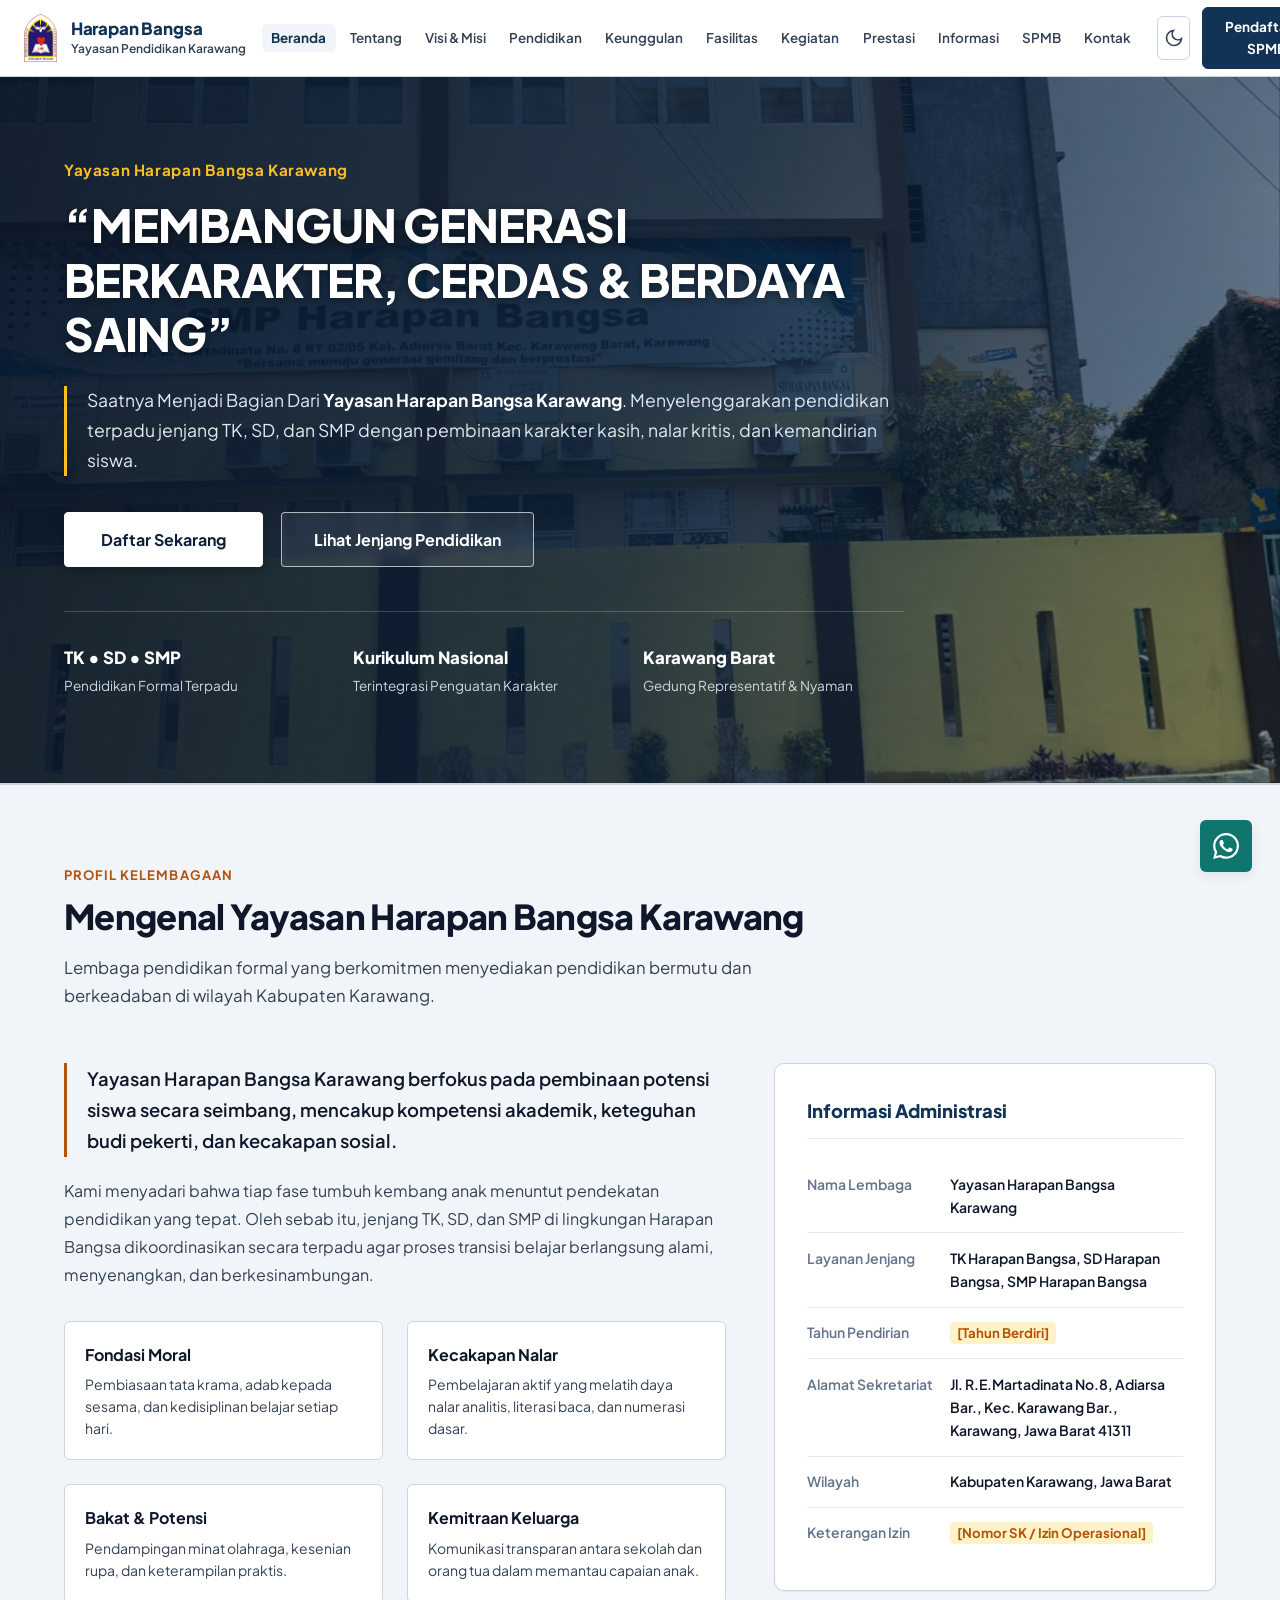
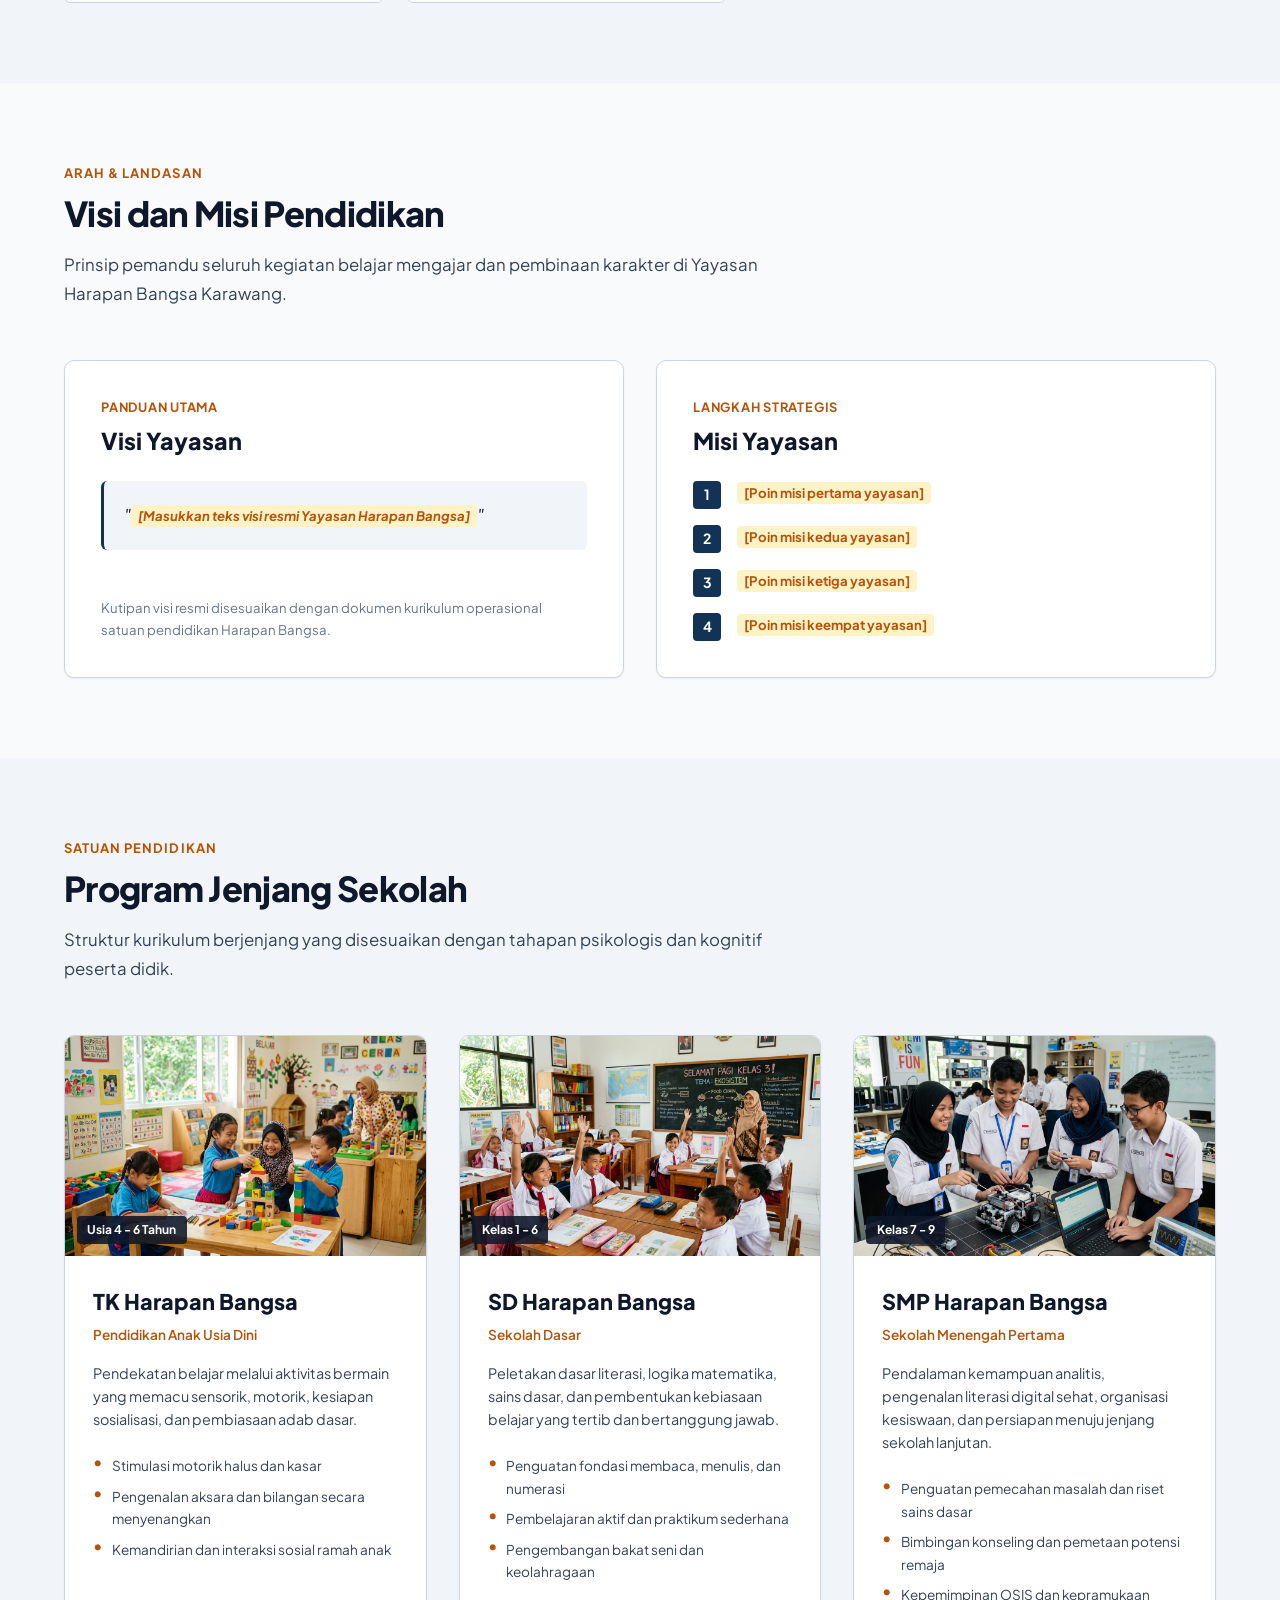
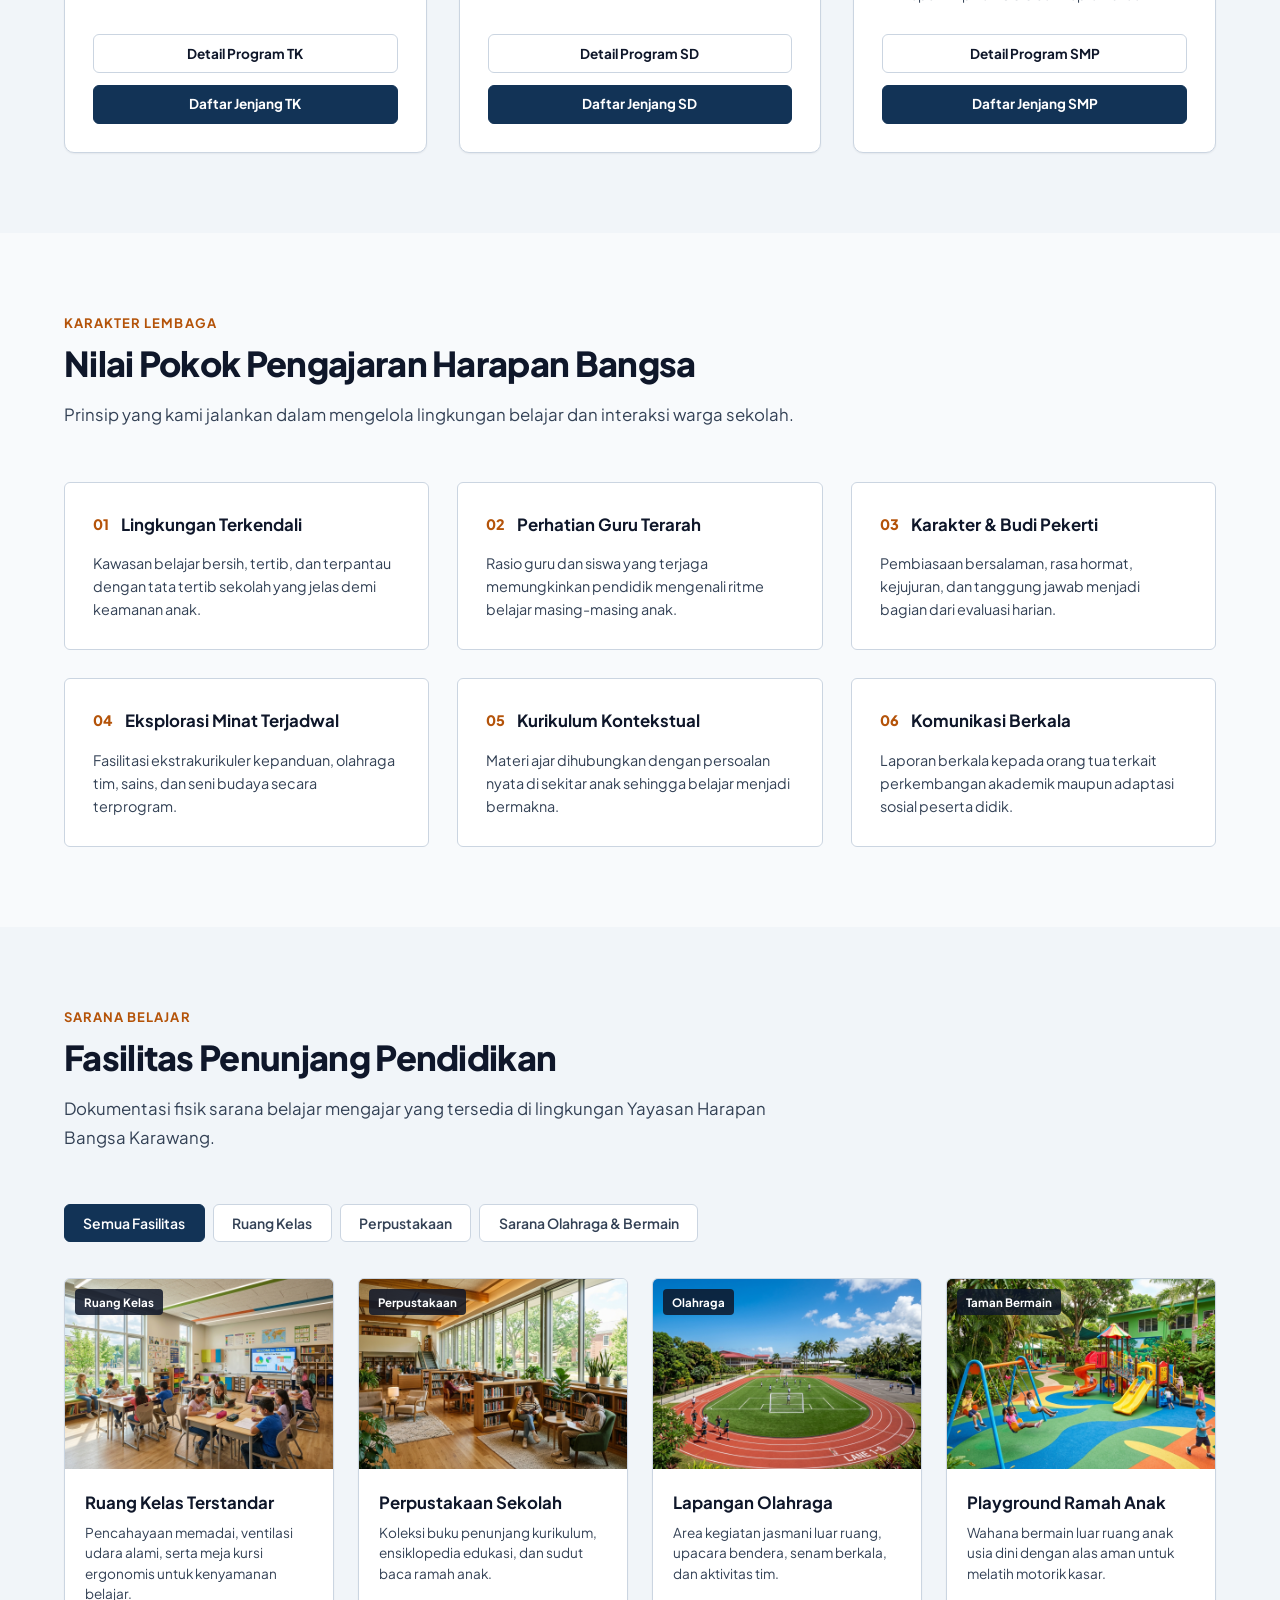
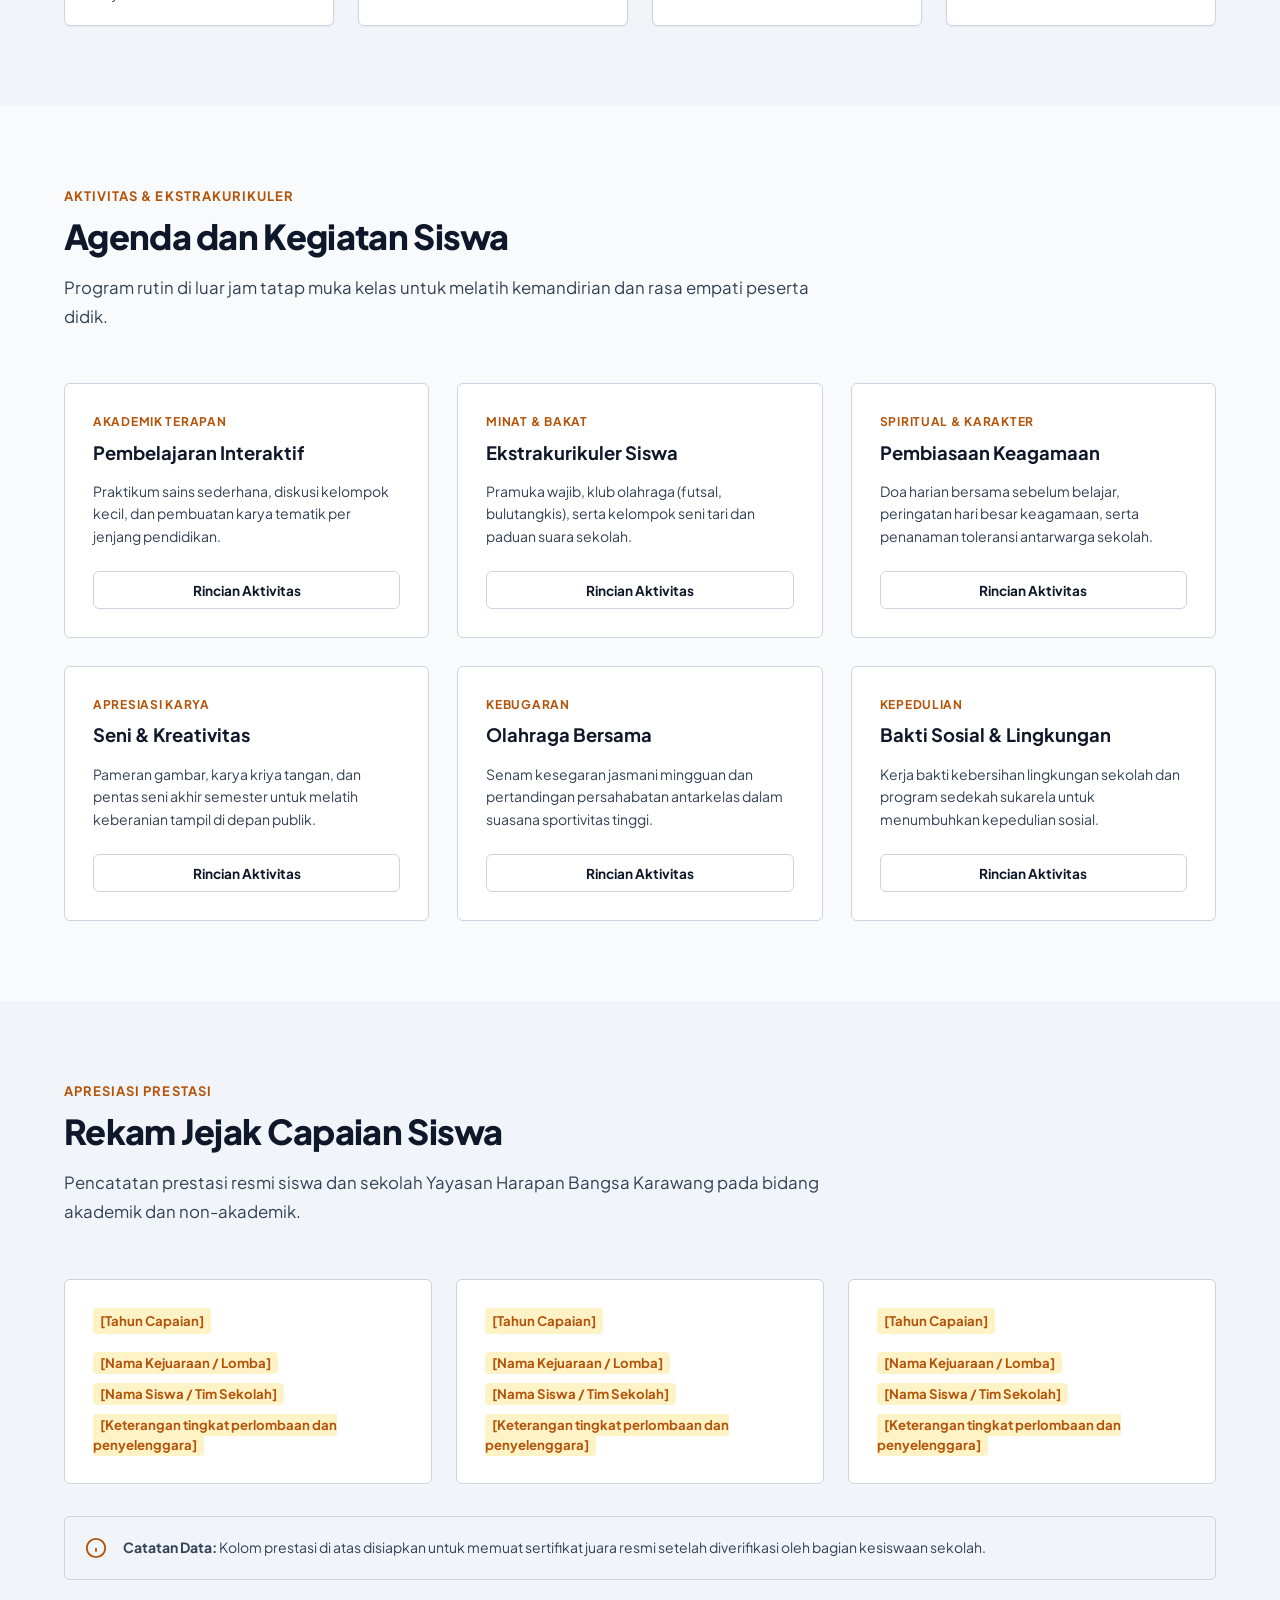
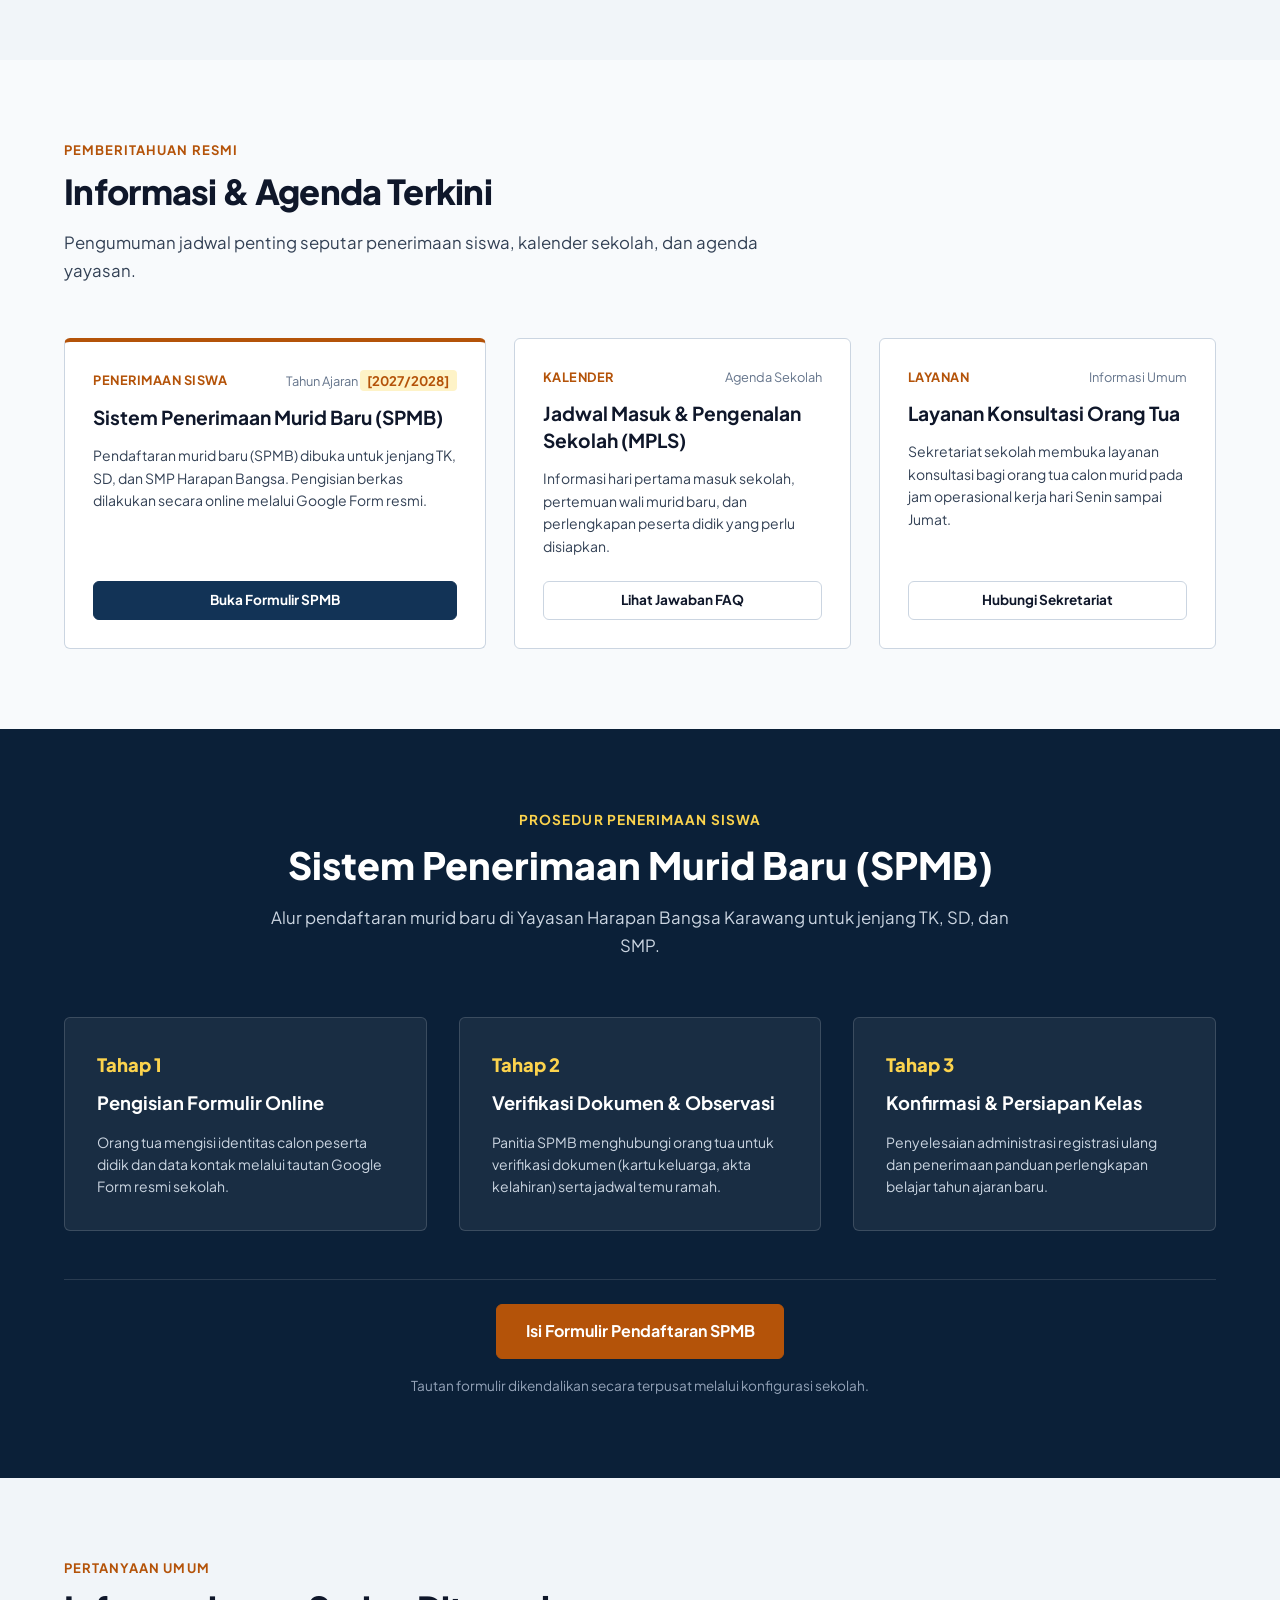
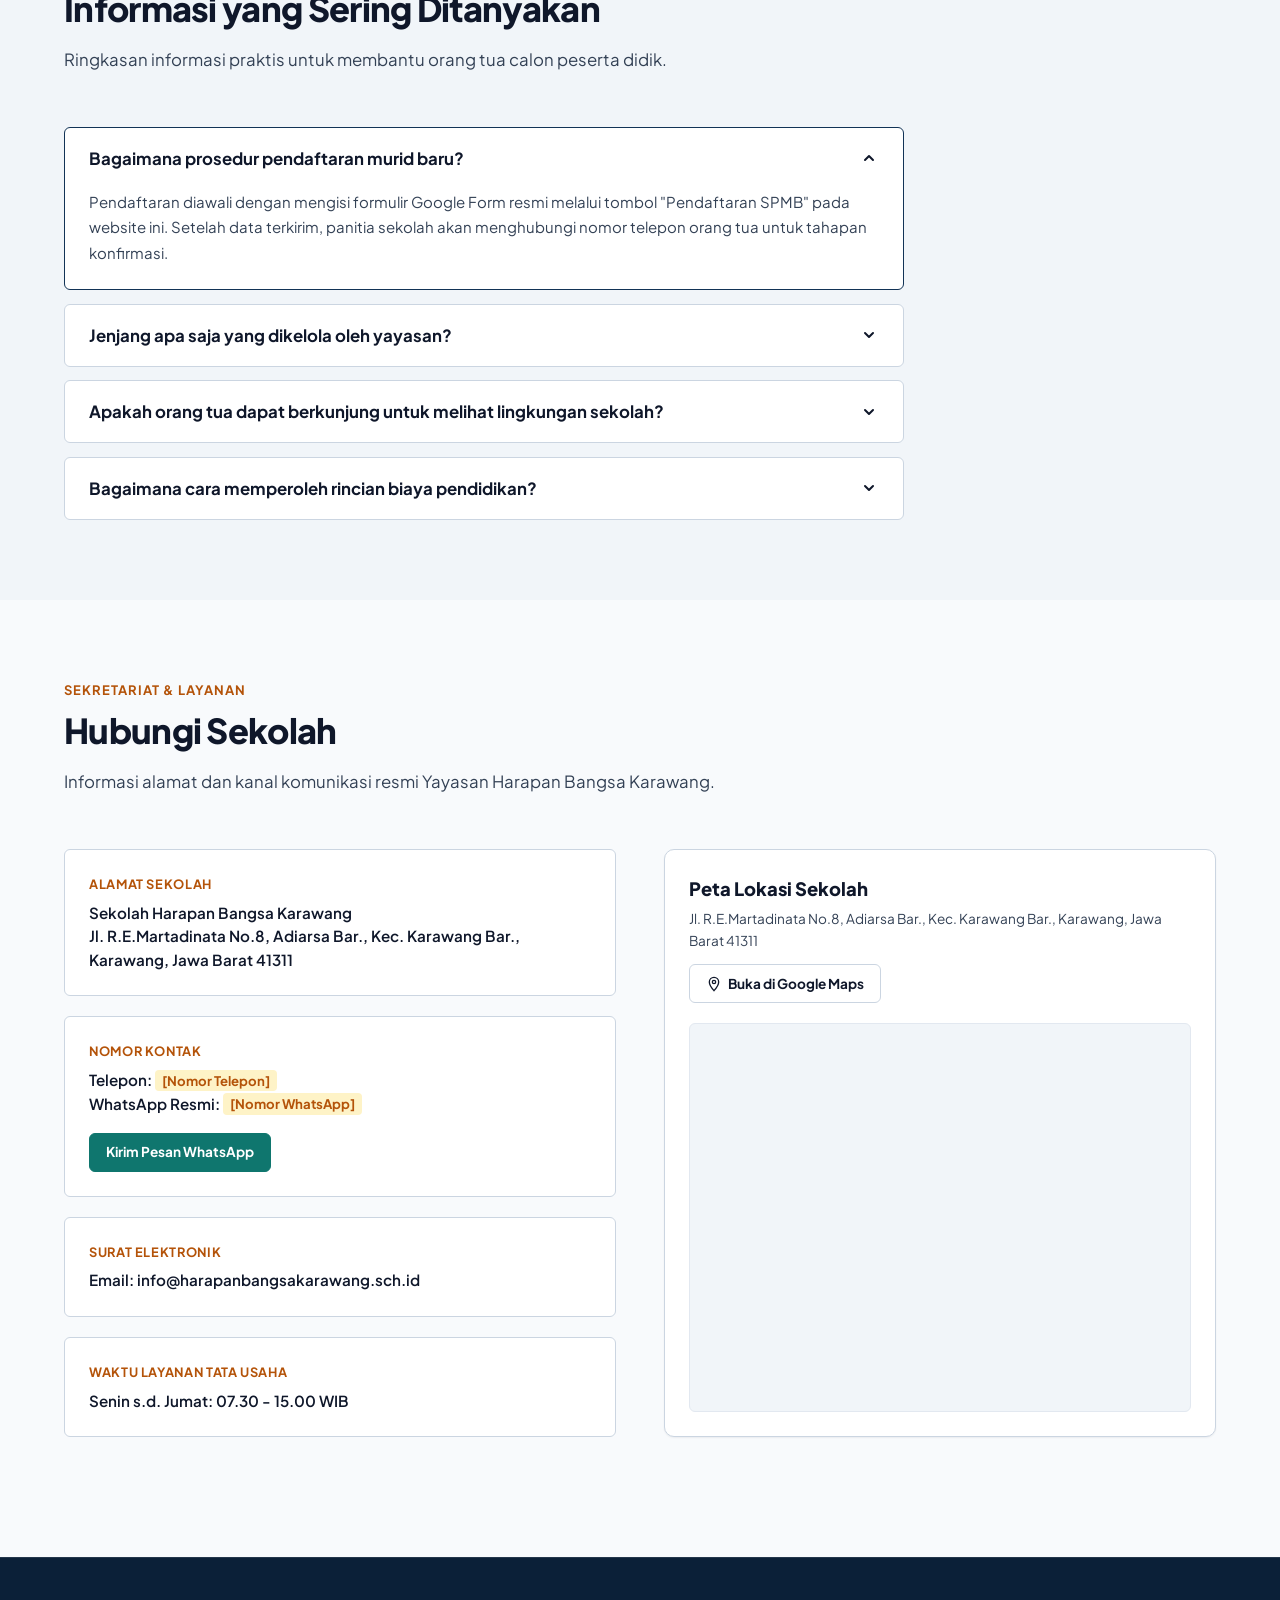
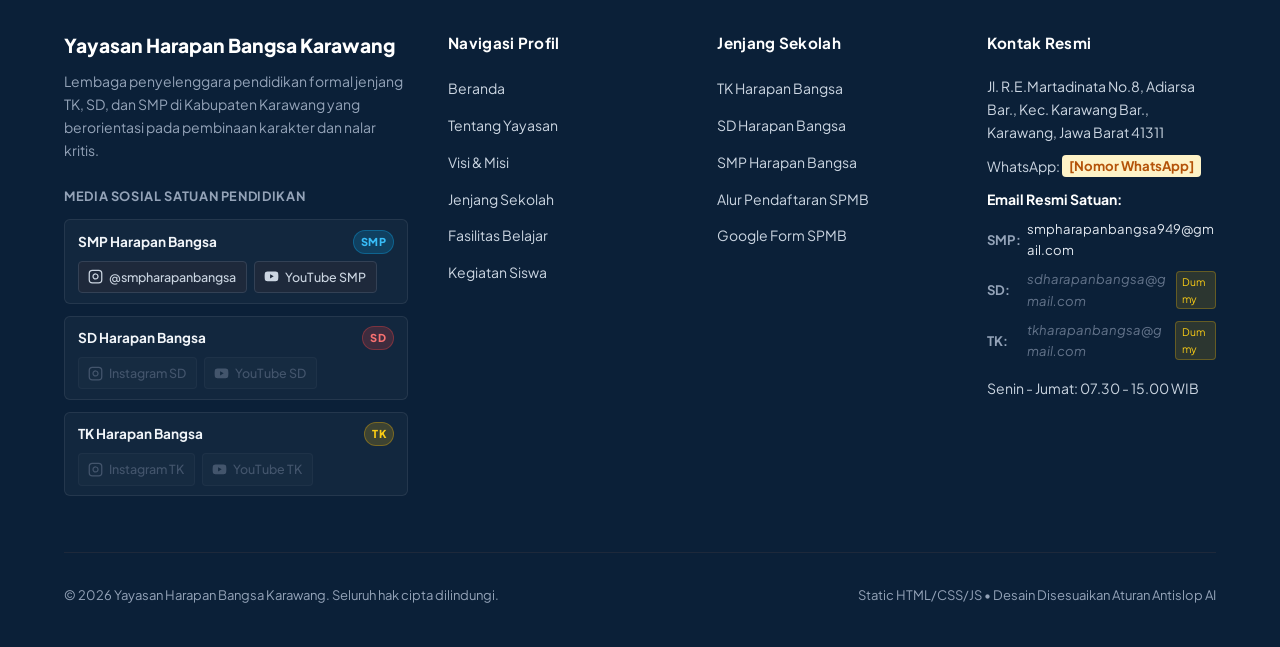
==== index.html @ 88052714 "apdet ui/ux" ====
<!DOCTYPE html>
<html lang="id" data-theme="light">
<head>
  <meta charset="UTF-8">
  <meta name="viewport" content="width=device-width, initial-scale=1.0">
  
  <!-- Primary Meta Tags -->
  <title>Yayasan Harapan Bangsa Karawang | TK, SD &amp; SMP</title>
  <meta name="title" content="Yayasan Harapan Bangsa Karawang | TK, SD &amp; SMP">
  <meta name="description" content="Website resmi Yayasan Harapan Bangsa Karawang yang menaungi pendidikan jenjang TK, SD, dan SMP. Informasi profil sekolah, kurikulum, fasilitas, dan pendaftaran murid baru (SPMB).">
  <meta name="keywords" content="Yayasan Harapan Bangsa Karawang, TK Harapan Bangsa, SD Harapan Bangsa, SMP Harapan Bangsa, Sekolah Karawang, SPMB Karawang">
  <meta name="author" content="Yayasan Harapan Bangsa Karawang">
  <meta name="robots" content="index, follow">

  <!-- Open Graph / Facebook -->
  <meta property="og:type" content="website">
  <meta property="og:url" content="./">
  <meta property="og:title" content="Yayasan Harapan Bangsa Karawang | TK, SD &amp; SMP">
  <meta property="og:description" content="Website resmi Yayasan Harapan Bangsa Karawang yang menaungi pendidikan jenjang TK, SD, dan SMP.">
  <meta property="og:image" content="https://res.cloudinary.com/niixqrky/image/upload/v1790816269/Gedung.jpg">

  <!-- Favicon (Cache Busting) -->
  <link rel="icon" type="image/svg+xml" href="favicon.svg?v=20261001c">
  <link rel="icon" type="image/png" href="favicon.png?v=20261001c">
  <link rel="shortcut icon" type="image/x-icon" href="favicon.ico?v=20261001c">
  <script>
    // Memaksa browser me-refresh favicon tab tanpa tertahan cache lama
    (function() {
      try {
        var t = new Date().getTime();
        var favicons = document.querySelectorAll("link[rel*='icon']");
        favicons.forEach(function(link) {
          var cleanHref = link.getAttribute("href").split("?")[0];
          link.setAttribute("href", cleanHref + "?v=" + t);
        });
      } catch (e) {}
    })();
  </script>

  <!-- Google Fonts: Plus Jakarta Sans -->
  <link rel="preconnect" href="https://fonts.googleapis.com">
  <link rel="preconnect" href="https://fonts.gstatic.com" crossorigin>
  <link href="https://fonts.googleapis.com/css2?family=Plus+Jakarta+Sans:wght@400;500;600;700;800&display=swap" rel="stylesheet">

  <!-- Stylesheet -->
  <link rel="stylesheet" href="css/style.css">
</head>
<body>


  <!-- Header / Navigation Bar -->
  <header class="header" id="header">
    <div class="container header-container">
      <!-- School Brand -->
      <a href="#beranda" class="brand-link" aria-label="Beranda Yayasan Harapan Bangsa Karawang">
        <img src="assets/images/logo-smp-harapan-bangsa.jpeg" alt="Logo SMP Harapan Bangsa" class="brand-logo-img">
        <div class="brand-title-group">
          <span class="brand-name">Harapan Bangsa</span>
          <span class="brand-sub">Yayasan Pendidikan Karawang</span>
        </div>
      </a>

      <!-- Navigation Menu -->
      <nav class="nav-menu" id="navMenu" aria-label="Menu Utama">
        <div class="nav-menu-links">
          <a href="#beranda" class="nav-link active">Beranda</a>
          <a href="#tentang" class="nav-link">Tentang</a>
          <a href="#visimisi" class="nav-link">Visi &amp; Misi</a>
          <a href="#pendidikan" class="nav-link">Pendidikan</a>
          <a href="#keunggulan" class="nav-link">Keunggulan</a>
          <a href="#fasilitas" class="nav-link">Fasilitas</a>
          <a href="#kegiatan" class="nav-link">Kegiatan</a>
          <a href="#prestasi" class="nav-link">Prestasi</a>
          <a href="#informasi" class="nav-link">Informasi</a>
          <a href="#pendaftaran" class="nav-link">SPMB</a>
          <a href="#kontak" class="nav-link">Kontak</a>
        </div>
        <div class="nav-menu-mobile-footer">
          <a href="https://forms.google.com/FORM-URL-DI-SINI" class="btn btn-primary btn-block" data-action="register">
            Pendaftaran SPMB Online
          </a>
          <a href="https://wa.me/XXXXXXXXXXXX" class="btn btn-whatsapp btn-block" data-action="whatsapp">
            Hubungi WhatsApp Sekolah
          </a>
        </div>
      </nav>

      <!-- Utilities & Mobile Toggle -->
      <div class="header-utilities">
        <!-- Dual Theme Toggle (R-21 & R-34) -->
        <button class="theme-toggle-btn" id="themeToggleBtn" aria-label="Ganti tema tampilan terang atau gelap" title="Ganti Tema">
          <svg class="theme-icon-light" viewBox="0 0 24 24" fill="none" stroke="currentColor" stroke-width="2" aria-hidden="true">
            <circle cx="12" cy="12" r="5"></circle>
            <line x1="12" y1="1" x2="12" y2="3"></line>
            <line x1="12" y1="21" x2="12" y2="23"></line>
            <line x1="4.22" y1="4.22" x2="5.64" y2="5.64"></line>
            <line x1="18.36" y1="18.36" x2="19.78" y2="19.78"></line>
            <line x1="1" y1="12" x2="3" y2="12"></line>
            <line x1="21" y1="12" x2="23" y2="12"></line>
            <line x1="4.22" y1="19.78" x2="5.64" y2="18.36"></line>
            <line x1="18.36" y1="5.64" x2="19.78" y2="4.22"></line>
          </svg>
          <svg class="theme-icon-dark" viewBox="0 0 24 24" fill="none" stroke="currentColor" stroke-width="2" aria-hidden="true">
            <path d="M21 12.79A9 9 0 1 1 11.21 3 7 7 0 0 0 21 12.79z"></path>
          </svg>
        </button>

        <!-- Header Registration CTA -->
        <a href="https://forms.google.com/FORM-URL-DI-SINI" class="btn btn-primary btn-sm header-cta-btn" data-action="register">
          Pendaftaran SPMB
        </a>

        <!-- Mobile Menu Toggle Button -->
        <button class="nav-toggle" id="navToggle" aria-label="Buka menu navigasi" aria-expanded="false" aria-controls="navMenu">
          <span class="nav-toggle-bar"></span>
          <span class="nav-toggle-bar"></span>
          <span class="nav-toggle-bar"></span>
        </button>
      </div>
    </div>
  </header>

  <main>
    <!-- Hero Section (Full-width Background Architecture, UBP Style) -->
    <section class="hero" id="beranda">
      <!-- Background Image Slideshow (Auto-slides every 2-3s) -->
      <div class="hero-bg-slider" id="heroBgSlider" aria-hidden="true">
        <div class="hero-bg-slide active" style="background-image: url('https://res.cloudinary.com/niixqrky/image/upload/v1790816269/Gedung.jpg'), url('assets/images/gedung.jpg');"></div>
        <div class="hero-bg-slide" style="background-image: url('https://res.cloudinary.com/niixqrky/image/upload/v1790818906/Gedung2.jpg'), url('assets/images/gedung2.jpg');"></div>
        <div class="hero-bg-slide" style="background-image: url('https://res.cloudinary.com/niixqrky/image/upload/v1790818906/Gedung3.jpg'), url('assets/images/gedung3.jpg');"></div>
      </div>
      <div class="hero-backdrop-overlay"></div>

      <div class="container">
        <div class="hero-content-wrapper">
          <div class="hero-tagline">Yayasan Harapan Bangsa Karawang</div>
          <h1 class="hero-headline">
            &ldquo;MEMBANGUN GENERASI BERKARAKTER, CERDAS &amp; BERDAYA SAING&rdquo;
          </h1>
          <div class="hero-subheadline-bar">
            <p class="hero-subheadline">
              Saatnya Menjadi Bagian Dari <strong>Yayasan Harapan Bangsa Karawang</strong>. Menyelenggarakan pendidikan terpadu jenjang TK, SD, dan SMP dengan pembinaan karakter kasih, nalar kritis, dan kemandirian siswa.
            </p>
          </div>

          <div class="hero-cta-group">
            <a href="https://forms.google.com/FORM-URL-DI-SINI" class="btn btn-hero-primary btn-lg" data-action="register">
              Daftar Sekarang
            </a>
            <a href="#pendidikan" class="btn btn-hero-secondary btn-lg">
              Lihat Jenjang Pendidikan
            </a>
          </div>

          <div class="hero-key-facts">
            <div class="key-fact-item">
              <span class="key-fact-title">TK &bull; SD &bull; SMP</span>
              <span class="key-fact-subtitle">Pendidikan Formal Terpadu</span>
            </div>
            <div class="key-fact-item">
              <span class="key-fact-title">Kurikulum Nasional</span>
              <span class="key-fact-subtitle">Terintegrasi Penguatan Karakter</span>
            </div>
            <div class="key-fact-item">
              <span class="key-fact-title">Karawang Barat</span>
              <span class="key-fact-subtitle">Gedung Representatif &amp; Nyaman</span>
            </div>
          </div>
        </div>
      </div>
    </section>

    <!-- Section 2: Tentang Yayasan -->
    <section class="section section-alt" id="tentang">
      <div class="container">
        <div class="section-header">
          <span class="section-label">Profil Kelembagaan</span>
          <h2 class="section-title">Mengenal Yayasan Harapan Bangsa Karawang</h2>
          <p class="section-desc">
            Lembaga pendidikan formal yang berkomitmen menyediakan pendidikan bermutu dan berkeadaban di wilayah Kabupaten Karawang.
          </p>
        </div>

        <div class="about-grid">
          <div class="about-narrative">
            <div class="lead-text">
              Yayasan Harapan Bangsa Karawang berfokus pada pembinaan potensi siswa secara seimbang, mencakup kompetensi akademik, keteguhan budi pekerti, dan kecakapan sosial.
            </div>
            <p class="about-body-text">
              Kami menyadari bahwa tiap fase tumbuh kembang anak menuntut pendekatan pendidikan yang tepat. Oleh sebab itu, jenjang TK, SD, dan SMP di lingkungan Harapan Bangsa dikoordinasikan secara terpadu agar proses transisi belajar berlangsung alami, menyenangkan, dan berkesinambungan.
            </p>

            <div class="about-pillars">
              <div class="pillar-item">
                <h3 class="pillar-title">Fondasi Moral</h3>
                <p class="pillar-desc">Pembiasaan tata krama, adab kepada sesama, dan kedisiplinan belajar setiap hari.</p>
              </div>
              <div class="pillar-item">
                <h3 class="pillar-title">Kecakapan Nalar</h3>
                <p class="pillar-desc">Pembelajaran aktif yang melatih daya nalar analitis, literasi baca, dan numerasi dasar.</p>
              </div>
              <div class="pillar-item">
                <h3 class="pillar-title">Bakat &amp; Potensi</h3>
                <p class="pillar-desc">Pendampingan minat olahraga, kesenian rupa, dan keterampilan praktis.</p>
              </div>
              <div class="pillar-item">
                <h3 class="pillar-title">Kemitraan Keluarga</h3>
                <p class="pillar-desc">Komunikasi transparan antara sekolah dan orang tua dalam memantau capaian anak.</p>
              </div>
            </div>
          </div>

          <!-- Official Data Card (Genuine Placeholders, R-38) -->
          <div class="official-info-card">
            <h3 class="official-card-title">Informasi Administrasi</h3>
            <table class="info-table">
              <tbody>
                <tr>
                  <th>Nama Lembaga</th>
                  <td>Yayasan Harapan Bangsa Karawang</td>
                </tr>
                <tr>
                  <th>Layanan Jenjang</th>
                  <td>TK Harapan Bangsa, SD Harapan Bangsa, SMP Harapan Bangsa</td>
                </tr>
                <tr>
                  <th>Tahun Pendirian</th>
                  <td><span class="admin-placeholder-tag">[Tahun Berdiri]</span></td>
                </tr>
                <tr>
                  <th>Alamat Sekretariat</th>
                  <td>Jl. R.E.Martadinata No.8, Adiarsa Bar., Kec. Karawang Bar., Karawang, Jawa Barat 41311</td>
                </tr>
                <tr>
                  <th>Wilayah</th>
                  <td>Kabupaten Karawang, Jawa Barat</td>
                </tr>
                <tr>
                  <th>Keterangan Izin</th>
                  <td><span class="admin-placeholder-tag">[Nomor SK / Izin Operasional]</span></td>
                </tr>
              </tbody>
            </table>
          </div>
        </div>
      </div>
    </section>

    <!-- Section 3: Visi & Misi -->
    <section class="section" id="visimisi">
      <div class="container">
        <div class="section-header">
          <span class="section-label">Arah &amp; Landasan</span>
          <h2 class="section-title">Visi dan Misi Pendidikan</h2>
          <p class="section-desc">
            Prinsip pemandu seluruh kegiatan belajar mengajar dan pembinaan karakter di Yayasan Harapan Bangsa Karawang.
          </p>
        </div>

        <div class="visi-misi-grid">
          <div class="visi-card">
            <span class="card-header-label">Panduan Utama</span>
            <h3 class="card-main-title">Visi Yayasan</h3>
            <div class="visi-content-quote">
              "<span class="admin-placeholder-tag">[Masukkan teks visi resmi Yayasan Harapan Bangsa]</span>"
            </div>
            <p class="notice-caption">
              Kutipan visi resmi disesuaikan dengan dokumen kurikulum operasional satuan pendidikan Harapan Bangsa.
            </p>
          </div>

          <div class="misi-card">
            <span class="card-header-label">Langkah Strategis</span>
            <h3 class="card-main-title">Misi Yayasan</h3>
            <div class="misi-ordered-list">
              <div class="misi-item-row">
                <span class="misi-idx">1</span>
                <span class="misi-txt"><span class="admin-placeholder-tag">[Poin misi pertama yayasan]</span></span>
              </div>
              <div class="misi-item-row">
                <span class="misi-idx">2</span>
                <span class="misi-txt"><span class="admin-placeholder-tag">[Poin misi kedua yayasan]</span></span>
              </div>
              <div class="misi-item-row">
                <span class="misi-idx">3</span>
                <span class="misi-txt"><span class="admin-placeholder-tag">[Poin misi ketiga yayasan]</span></span>
              </div>
              <div class="misi-item-row">
                <span class="misi-idx">4</span>
                <span class="misi-txt"><span class="admin-placeholder-tag">[Poin misi keempat yayasan]</span></span>
              </div>
            </div>
          </div>
        </div>
      </div>
    </section>

    <!-- Section 4: Jenjang Pendidikan -->
    <section class="section section-alt" id="pendidikan">
      <div class="container">
        <div class="section-header">
          <span class="section-label">Satuan Pendidikan</span>
          <h2 class="section-title">Program Jenjang Sekolah</h2>
          <p class="section-desc">
            Struktur kurikulum berjenjang yang disesuaikan dengan tahapan psikologis dan kognitif peserta didik.
          </p>
        </div>

        <div class="education-cards-grid">
          <!-- TK -->
          <article class="edu-card">
            <div class="edu-card-media">
              <img src="assets/images/jenjang-tk.jpg" alt="Siswa TK Harapan Bangsa" class="edu-card-img">
              <span class="edu-card-scope-badge">Usia 4 - 6 Tahun</span>
            </div>
            <div class="edu-card-body">
              <h3 class="edu-card-title">TK Harapan Bangsa</h3>
              <div class="edu-card-subtitle">Pendidikan Anak Usia Dini</div>
              <p class="edu-card-desc">
                Pendekatan belajar melalui aktivitas bermain yang memacu sensorik, motorik, kesiapan sosialisasi, dan pembiasaan adab dasar.
              </p>
              <div class="edu-card-highlights">
                <div class="edu-highlight-item">
                  <span class="edu-highlight-bullet">&bull;</span>
                  <span>Stimulasi motorik halus dan kasar</span>
                </div>
                <div class="edu-highlight-item">
                  <span class="edu-highlight-bullet">&bull;</span>
                  <span>Pengenalan aksara dan bilangan secara menyenangkan</span>
                </div>
                <div class="edu-highlight-item">
                  <span class="edu-highlight-bullet">&bull;</span>
                  <span>Kemandirian dan interaksi sosial ramah anak</span>
                </div>
              </div>
              <div class="edu-card-actions">
                <a href="jenjang/tk.html" class="btn btn-secondary btn-sm" aria-label="Lihat halaman lengkap profil dan program TK Harapan Bangsa">
                  Detail Program TK
                </a>
                <a href="https://forms.google.com/FORM-URL-DI-SINI" class="btn btn-primary btn-sm" data-action="register">
                  Daftar Jenjang TK
                </a>
              </div>
            </div>
          </article>

          <!-- SD -->
          <article class="edu-card">
            <div class="edu-card-media">
              <img src="assets/images/jenjang-sd.jpg" alt="Siswa SD Harapan Bangsa" class="edu-card-img">
              <span class="edu-card-scope-badge">Kelas 1 - 6</span>
            </div>
            <div class="edu-card-body">
              <h3 class="edu-card-title">SD Harapan Bangsa</h3>
              <div class="edu-card-subtitle">Sekolah Dasar</div>
              <p class="edu-card-desc">
                Peletakan dasar literasi, logika matematika, sains dasar, dan pembentukan kebiasaan belajar yang tertib dan bertanggung jawab.
              </p>
              <div class="edu-card-highlights">
                <div class="edu-highlight-item">
                  <span class="edu-highlight-bullet">&bull;</span>
                  <span>Penguatan fondasi membaca, menulis, dan numerasi</span>
                </div>
                <div class="edu-highlight-item">
                  <span class="edu-highlight-bullet">&bull;</span>
                  <span>Pembelajaran aktif dan praktikum sederhana</span>
                </div>
                <div class="edu-highlight-item">
                  <span class="edu-highlight-bullet">&bull;</span>
                  <span>Pengembangan bakat seni dan keolahragaan</span>
                </div>
              </div>
              <div class="edu-card-actions">
                <a href="jenjang/sd.html" class="btn btn-secondary btn-sm" aria-label="Lihat halaman lengkap profil dan program SD Harapan Bangsa">
                  Detail Program SD
                </a>
                <a href="https://forms.google.com/FORM-URL-DI-SINI" class="btn btn-primary btn-sm" data-action="register">
                  Daftar Jenjang SD
                </a>
              </div>
            </div>
          </article>

          <!-- SMP -->
          <article class="edu-card">
            <div class="edu-card-media">
              <img src="assets/images/jenjang-smp.jpg" alt="Siswa SMP Harapan Bangsa" class="edu-card-img">
              <span class="edu-card-scope-badge">Kelas 7 - 9</span>
            </div>
            <div class="edu-card-body">
              <h3 class="edu-card-title">SMP Harapan Bangsa</h3>
              <div class="edu-card-subtitle">Sekolah Menengah Pertama</div>
              <p class="edu-card-desc">
                Pendalaman kemampuan analitis, pengenalan literasi digital sehat, organisasi kesiswaan, dan persiapan menuju jenjang sekolah lanjutan.
              </p>
              <div class="edu-card-highlights">
                <div class="edu-highlight-item">
                  <span class="edu-highlight-bullet">&bull;</span>
                  <span>Penguatan pemecahan masalah dan riset sains dasar</span>
                </div>
                <div class="edu-highlight-item">
                  <span class="edu-highlight-bullet">&bull;</span>
                  <span>Bimbingan konseling dan pemetaan potensi remaja</span>
                </div>
                <div class="edu-highlight-item">
                  <span class="edu-highlight-bullet">&bull;</span>
                  <span>Kepemimpinan OSIS dan kepramukaan</span>
                </div>
              </div>
              <div class="edu-card-actions">
                <a href="jenjang/smp.html" class="btn btn-secondary btn-sm" aria-label="Lihat halaman lengkap profil dan program SMP Harapan Bangsa">
                  Detail Program SMP
                </a>
                <a href="https://forms.google.com/FORM-URL-DI-SINI" class="btn btn-primary btn-sm" data-action="register">
                  Daftar Jenjang SMP
                </a>
              </div>
            </div>
          </article>
        </div>
      </div>
    </section>

    <!-- Section 5: Keunggulan -->
    <section class="section" id="keunggulan">
      <div class="container">
        <div class="section-header">
          <span class="section-label">Karakter Lembaga</span>
          <h2 class="section-title">Nilai Pokok Pengajaran Harapan Bangsa</h2>
          <p class="section-desc">
            Prinsip yang kami jalankan dalam mengelola lingkungan belajar dan interaksi warga sekolah.
          </p>
        </div>

        <div class="values-grid">
          <div class="value-card">
            <div class="value-header">
              <span class="value-num">01</span>
              <h3 class="value-card-title">Lingkungan Terkendali</h3>
            </div>
            <p class="value-card-desc">
              Kawasan belajar bersih, tertib, dan terpantau dengan tata tertib sekolah yang jelas demi keamanan anak.
            </p>
          </div>

          <div class="value-card">
            <div class="value-header">
              <span class="value-num">02</span>
              <h3 class="value-card-title">Perhatian Guru Terarah</h3>
            </div>
            <p class="value-card-desc">
              Rasio guru dan siswa yang terjaga memungkinkan pendidik mengenali ritme belajar masing-masing anak.
            </p>
          </div>

          <div class="value-card">
            <div class="value-header">
              <span class="value-num">03</span>
              <h3 class="value-card-title">Karakter &amp; Budi Pekerti</h3>
            </div>
            <p class="value-card-desc">
              Pembiasaan bersalaman, rasa hormat, kejujuran, dan tanggung jawab menjadi bagian dari evaluasi harian.
            </p>
          </div>

          <div class="value-card">
            <div class="value-header">
              <span class="value-num">04</span>
              <h3 class="value-card-title">Eksplorasi Minat Terjadwal</h3>
            </div>
            <p class="value-card-desc">
              Fasilitasi ekstrakurikuler kepanduan, olahraga tim, sains, dan seni budaya secara terprogram.
            </p>
          </div>

          <div class="value-card">
            <div class="value-header">
              <span class="value-num">05</span>
              <h3 class="value-card-title">Kurikulum Kontekstual</h3>
            </div>
            <p class="value-card-desc">
              Materi ajar dihubungkan dengan persoalan nyata di sekitar anak sehingga belajar menjadi bermakna.
            </p>
          </div>

          <div class="value-card">
            <div class="value-header">
              <span class="value-num">06</span>
              <h3 class="value-card-title">Komunikasi Berkala</h3>
            </div>
            <p class="value-card-desc">
              Laporan berkala kepada orang tua terkait perkembangan akademik maupun adaptasi sosial peserta didik.
            </p>
          </div>
        </div>
      </div>
    </section>

    <!-- Section 6: Fasilitas Sekolah -->
    <section class="section section-alt" id="fasilitas">
      <div class="container">
        <div class="section-header">
          <span class="section-label">Sarana Belajar</span>
          <h2 class="section-title">Fasilitas Penunjang Pendidikan</h2>
          <p class="section-desc">
            Dokumentasi fisik sarana belajar mengajar yang tersedia di lingkungan Yayasan Harapan Bangsa Karawang.
          </p>
        </div>

        <div class="facilities-filter" role="tablist" aria-label="Kategori Fasilitas">
          <button class="facility-filter-btn active" data-filter="all" role="tab" aria-selected="true">Semua Fasilitas</button>
          <button class="facility-filter-btn" data-filter="kelas" role="tab" aria-selected="false">Ruang Kelas</button>
          <button class="facility-filter-btn" data-filter="perpustakaan" role="tab" aria-selected="false">Perpustakaan</button>
          <button class="facility-filter-btn" data-filter="olahraga" role="tab" aria-selected="false">Sarana Olahraga &amp; Bermain</button>
        </div>

        <div class="facilities-grid">
          <div class="facility-card" data-category="kelas">
            <div class="facility-img-wrapper">
              <img src="assets/images/fasilitas-kelas.jpg" alt="Ruang kelas Yayasan Harapan Bangsa" class="facility-img">
              <span class="facility-category-badge">Ruang Kelas</span>
            </div>
            <div class="facility-info">
              <h3 class="facility-name">Ruang Kelas Terstandar</h3>
              <p class="facility-caption">Pencahayaan memadai, ventilasi udara alami, serta meja kursi ergonomis untuk kenyamanan belajar.</p>
            </div>
          </div>

          <div class="facility-card" data-category="perpustakaan">
            <div class="facility-img-wrapper">
              <img src="assets/images/fasilitas-perpustakaan.jpg" alt="Perpustakaan sekolah" class="facility-img">
              <span class="facility-category-badge">Perpustakaan</span>
            </div>
            <div class="facility-info">
              <h3 class="facility-name">Perpustakaan Sekolah</h3>
              <p class="facility-caption">Koleksi buku penunjang kurikulum, ensiklopedia edukasi, dan sudut baca ramah anak.</p>
            </div>
          </div>

          <div class="facility-card" data-category="olahraga">
            <div class="facility-img-wrapper">
              <img src="assets/images/fasilitas-lapangan.jpg" alt="Lapangan olahraga sekolah" class="facility-img">
              <span class="facility-category-badge">Olahraga</span>
            </div>
            <div class="facility-info">
              <h3 class="facility-name">Lapangan Olahraga</h3>
              <p class="facility-caption">Area kegiatan jasmani luar ruang, upacara bendera, senam berkala, dan aktivitas tim.</p>
            </div>
          </div>

          <div class="facility-card" data-category="olahraga">
            <div class="facility-img-wrapper">
              <img src="assets/images/fasilitas-playground.jpg" alt="Area bermain anak TK" class="facility-img">
              <span class="facility-category-badge">Taman Bermain</span>
            </div>
            <div class="facility-info">
              <h3 class="facility-name">Playground Ramah Anak</h3>
              <p class="facility-caption">Wahana bermain luar ruang anak usia dini dengan alas aman untuk melatih motorik kasar.</p>
            </div>
          </div>
        </div>
      </div>
    </section>

    <!-- Section 7: Kegiatan Sekolah -->
    <section class="section" id="kegiatan">
      <div class="container">
        <div class="section-header">
          <span class="section-label">Aktivitas &amp; Ekstrakurikuler</span>
          <h2 class="section-title">Agenda dan Kegiatan Siswa</h2>
          <p class="section-desc">
            Program rutin di luar jam tatap muka kelas untuk melatih kemandirian dan rasa empati peserta didik.
          </p>
        </div>

        <div class="activities-grid">
          <div class="activity-card">
            <span class="activity-card-category">Akademik Terapan</span>
            <h3 class="activity-card-title">Pembelajaran Interaktif</h3>
            <p class="activity-card-desc">
              Praktikum sains sederhana, diskusi kelompok kecil, dan pembuatan karya tematik per jenjang pendidikan.
            </p>
            <button class="btn btn-secondary btn-sm" data-activity-info="pembelajaran" aria-label="Buka rincian kegiatan pembelajaran interaktif">
              Rincian Aktivitas
            </button>
          </div>

          <div class="activity-card">
            <span class="activity-card-category">Minat &amp; Bakat</span>
            <h3 class="activity-card-title">Ekstrakurikuler Siswa</h3>
            <p class="activity-card-desc">
              Pramuka wajib, klub olahraga (futsal, bulutangkis), serta kelompok seni tari dan paduan suara sekolah.
            </p>
            <button class="btn btn-secondary btn-sm" data-activity-info="ekskul" aria-label="Buka rincian kegiatan ekstrakurikuler">
              Rincian Aktivitas
            </button>
          </div>

          <div class="activity-card">
            <span class="activity-card-category">Spiritual &amp; Karakter</span>
            <h3 class="activity-card-title">Pembiasaan Keagamaan</h3>
            <p class="activity-card-desc">
              Doa harian bersama sebelum belajar, peringatan hari besar keagamaan, serta penanaman toleransi antarwarga sekolah.
            </p>
            <button class="btn btn-secondary btn-sm" data-activity-info="keagamaan" aria-label="Buka rincian kegiatan keagamaan">
              Rincian Aktivitas
            </button>
          </div>

          <div class="activity-card">
            <span class="activity-card-category">Apresiasi Karya</span>
            <h3 class="activity-card-title">Seni &amp; Kreativitas</h3>
            <p class="activity-card-desc">
              Pameran gambar, karya kriya tangan, dan pentas seni akhir semester untuk melatih keberanian tampil di depan publik.
            </p>
            <button class="btn btn-secondary btn-sm" data-activity-info="seni" aria-label="Buka rincian kegiatan seni dan kreativitas">
              Rincian Aktivitas
            </button>
          </div>

          <div class="activity-card">
            <span class="activity-card-category">Kebugaran</span>
            <h3 class="activity-card-title">Olahraga Bersama</h3>
            <p class="activity-card-desc">
              Senam kesegaran jasmani mingguan dan pertandingan persahabatan antarkelas dalam suasana sportivitas tinggi.
            </p>
            <button class="btn btn-secondary btn-sm" data-activity-info="olahraga" aria-label="Buka rincian kegiatan olahraga">
              Rincian Aktivitas
            </button>
          </div>

          <div class="activity-card">
            <span class="activity-card-category">Kepedulian</span>
            <h3 class="activity-card-title">Bakti Sosial &amp; Lingkungan</h3>
            <p class="activity-card-desc">
              Kerja bakti kebersihan lingkungan sekolah dan program sedekah sukarela untuk menumbuhkan kepedulian sosial.
            </p>
            <button class="btn btn-secondary btn-sm" data-activity-info="sosial" aria-label="Buka rincian kegiatan sosial">
              Rincian Aktivitas
            </button>
          </div>
        </div>
      </div>
    </section>

    <!-- Section 8: Prestasi -->
    <section class="section section-alt" id="prestasi">
      <div class="container">
        <div class="section-header">
          <span class="section-label">Apresiasi Prestasi</span>
          <h2 class="section-title">Rekam Jejak Capaian Siswa</h2>
          <p class="section-desc">
            Pencatatan prestasi resmi siswa dan sekolah Yayasan Harapan Bangsa Karawang pada bidang akademik dan non-akademik.
          </p>
        </div>

        <div class="achievements-grid">
          <div class="achievement-card">
            <span class="achievement-year-badge admin-placeholder-tag">[Tahun Capaian]</span>
            <h3 class="achievement-title"><span class="admin-placeholder-tag">[Nama Kejuaraan / Lomba]</span></h3>
            <div class="achievement-winner"><span class="admin-placeholder-tag">[Nama Siswa / Tim Sekolah]</span></div>
            <p class="achievement-notes">
              <span class="admin-placeholder-tag">[Keterangan tingkat perlombaan dan penyelenggara]</span>
            </p>
          </div>

          <div class="achievement-card">
            <span class="achievement-year-badge admin-placeholder-tag">[Tahun Capaian]</span>
            <h3 class="achievement-title"><span class="admin-placeholder-tag">[Nama Kejuaraan / Lomba]</span></h3>
            <div class="achievement-winner"><span class="admin-placeholder-tag">[Nama Siswa / Tim Sekolah]</span></div>
            <p class="achievement-notes">
              <span class="admin-placeholder-tag">[Keterangan tingkat perlombaan dan penyelenggara]</span>
            </p>
          </div>

          <div class="achievement-card">
            <span class="achievement-year-badge admin-placeholder-tag">[Tahun Capaian]</span>
            <h3 class="achievement-title"><span class="admin-placeholder-tag">[Nama Kejuaraan / Lomba]</span></h3>
            <div class="achievement-winner"><span class="admin-placeholder-tag">[Nama Siswa / Tim Sekolah]</span></div>
            <p class="achievement-notes">
              <span class="admin-placeholder-tag">[Keterangan tingkat perlombaan dan penyelenggara]</span>
            </p>
          </div>
        </div>

        <div class="admin-tip-box">
          <svg class="admin-tip-icon" width="22" height="22" viewBox="0 0 24 24" fill="none" stroke="currentColor" stroke-width="2" aria-hidden="true">
            <circle cx="12" cy="12" r="10"></circle>
            <line x1="12" y1="16" x2="12" y2="12"></line>
            <line x1="12" y1="8" x2="12.01" y2="8"></line>
          </svg>
          <div class="admin-tip-text">
            <strong>Catatan Data:</strong> Kolom prestasi di atas disiapkan untuk memuat sertifikat juara resmi setelah diverifikasi oleh bagian kesiswaan sekolah.
          </div>
        </div>
      </div>
    </section>

    <!-- Section 9: Informasi & Pengumuman -->
    <section class="section" id="informasi">
      <div class="container">
        <div class="section-header">
          <span class="section-label">Pemberitahuan Resmi</span>
          <h2 class="section-title">Informasi &amp; Agenda Terkini</h2>
          <p class="section-desc">
            Pengumuman jadwal penting seputar penerimaan siswa, kalender sekolah, dan agenda yayasan.
          </p>
        </div>

        <div class="news-grid">
          <article class="news-card news-card-featured">
            <div class="news-meta-row">
              <span class="news-category-label">Penerimaan Siswa</span>
              <span>Tahun Ajaran <span class="admin-placeholder-tag">[2027/2028]</span></span>
            </div>
            <h3 class="news-title">Sistem Penerimaan Murid Baru (SPMB)</h3>
            <p class="news-desc">
              Pendaftaran murid baru (SPMB) dibuka untuk jenjang TK, SD, dan SMP Harapan Bangsa. Pengisian berkas dilakukan secara online melalui Google Form resmi.
            </p>
            <a href="https://forms.google.com/FORM-URL-DI-SINI" class="btn btn-primary btn-sm" data-action="register">
              Buka Formulir SPMB
            </a>
          </article>

          <article class="news-card">
            <div class="news-meta-row">
              <span class="news-category-label">Kalender</span>
              <span>Agenda Sekolah</span>
            </div>
            <h3 class="news-title">Jadwal Masuk &amp; Pengenalan Sekolah (MPLS)</h3>
            <p class="news-desc">
              Informasi hari pertama masuk sekolah, pertemuan wali murid baru, dan perlengkapan peserta didik yang perlu disiapkan.
            </p>
            <a href="#faq" class="btn btn-secondary btn-sm">
              Lihat Jawaban FAQ
            </a>
          </article>

          <article class="news-card">
            <div class="news-meta-row">
              <span class="news-category-label">Layanan</span>
              <span>Informasi Umum</span>
            </div>
            <h3 class="news-title">Layanan Konsultasi Orang Tua</h3>
            <p class="news-desc">
              Sekretariat sekolah membuka layanan konsultasi bagi orang tua calon murid pada jam operasional kerja hari Senin sampai Jumat.
            </p>
            <a href="#kontak" class="btn btn-secondary btn-sm">
              Hubungi Sekretariat
            </a>
          </article>
        </div>
      </div>
    </section>

    <!-- Section 10: SPMB Roadmap -->
    <section class="ppdb-section" id="pendaftaran">
      <div class="container">
        <div class="ppdb-header">
          <div class="ppdb-tagline">Prosedur Penerimaan Siswa</div>
          <h2 class="ppdb-title">Sistem Penerimaan Murid Baru (SPMB)</h2>
          <p class="ppdb-subtitle">
            Alur pendaftaran murid baru di Yayasan Harapan Bangsa Karawang untuk jenjang TK, SD, dan SMP.
          </p>
        </div>

        <div class="ppdb-procedure-grid">
          <div class="procedure-card">
            <div class="procedure-step-num">Tahap 1</div>
            <h3 class="procedure-step-title">Pengisian Formulir Online</h3>
            <p class="procedure-step-desc">
              Orang tua mengisi identitas calon peserta didik dan data kontak melalui tautan Google Form resmi sekolah.
            </p>
          </div>

          <div class="procedure-card">
            <div class="procedure-step-num">Tahap 2</div>
            <h3 class="procedure-step-title">Verifikasi Dokumen &amp; Observasi</h3>
            <p class="procedure-step-desc">
              Panitia SPMB menghubungi orang tua untuk verifikasi dokumen (kartu keluarga, akta kelahiran) serta jadwal temu ramah.
            </p>
          </div>

          <div class="procedure-card">
            <div class="procedure-step-num">Tahap 3</div>
            <h3 class="procedure-step-title">Konfirmasi &amp; Persiapan Kelas</h3>
            <p class="procedure-step-desc">
              Penyelesaian administrasi registrasi ulang dan penerimaan panduan perlengkapan belajar tahun ajaran baru.
            </p>
          </div>
        </div>

        <div class="ppdb-cta-box">
          <a href="https://forms.google.com/FORM-URL-DI-SINI" class="btn btn-accent btn-lg" data-action="register">
            Isi Formulir Pendaftaran SPMB
          </a>
          <p class="ppdb-note-text">
            Tautan formulir dikendalikan secara terpusat melalui konfigurasi sekolah.
          </p>
        </div>
      </div>
    </section>

    <!-- Section 11: FAQ -->
    <section class="section section-alt" id="faq">
      <div class="container">
        <div class="section-header">
          <span class="section-label">Pertanyaan Umum</span>
          <h2 class="section-title">Informasi yang Sering Ditanyakan</h2>
          <p class="section-desc">
            Ringkasan informasi praktis untuk membantu orang tua calon peserta didik.
          </p>
        </div>

        <div class="faq-wrapper">
          <div class="faq-item">
            <button class="faq-question" aria-expanded="false">
              <span>Bagaimana prosedur pendaftaran murid baru?</span>
              <svg class="faq-chevron" viewBox="0 0 20 20" fill="currentColor" aria-hidden="true">
                <path fill-rule="evenodd" d="M5.293 7.293a1 1 0 011.414 0L10 10.586l3.293-3.293a1 1 0 111.414 1.414l-4 4a1 1 0 01-1.414 0l-4-4a1 1 0 010-1.414z" clip-rule="evenodd" />
              </svg>
            </button>
            <div class="faq-answer">
              <div class="faq-answer-inner">
                Pendaftaran diawali dengan mengisi formulir Google Form resmi melalui tombol "Pendaftaran SPMB" pada website ini. Setelah data terkirim, panitia sekolah akan menghubungi nomor telepon orang tua untuk tahapan konfirmasi.
              </div>
            </div>
          </div>

          <div class="faq-item">
            <button class="faq-question" aria-expanded="false">
              <span>Jenjang apa saja yang dikelola oleh yayasan?</span>
              <svg class="faq-chevron" viewBox="0 0 20 20" fill="currentColor" aria-hidden="true">
                <path fill-rule="evenodd" d="M5.293 7.293a1 1 0 011.414 0L10 10.586l3.293-3.293a1 1 0 111.414 1.414l-4 4a1 1 0 01-1.414 0l-4-4a1 1 0 010-1.414z" clip-rule="evenodd" />
              </svg>
            </button>
            <div class="faq-answer">
              <div class="faq-answer-inner">
                Yayasan Harapan Bangsa Karawang menaungi tiga satuan pendidikan: TK Harapan Bangsa (PAUD/TK usia 4-6 tahun), SD Harapan Bangsa (kelas 1-6), dan SMP Harapan Bangsa (kelas 7-9).
              </div>
            </div>
          </div>

          <div class="faq-item">
            <button class="faq-question" aria-expanded="false">
              <span>Apakah orang tua dapat berkunjung untuk melihat lingkungan sekolah?</span>
              <svg class="faq-chevron" viewBox="0 0 20 20" fill="currentColor" aria-hidden="true">
                <path fill-rule="evenodd" d="M5.293 7.293a1 1 0 011.414 0L10 10.586l3.293-3.293a1 1 0 111.414 1.414l-4 4a1 1 0 01-1.414 0l-4-4a1 1 0 010-1.414z" clip-rule="evenodd" />
              </svg>
            </button>
            <div class="faq-answer">
              <div class="faq-answer-inner">
                Ya, orang tua diperkenankan berkunjung pada hari kerja (Senin sampai Jumat) dengan mengonfirmasi terlebih dahulu kepada staf tata usaha melalui kontak WhatsApp resmi agar kunjungan tidak mengganggu jam belajar siswa.
              </div>
            </div>
          </div>

          <div class="faq-item">
            <button class="faq-question" aria-expanded="false">
              <span>Bagaimana cara memperoleh rincian biaya pendidikan?</span>
              <svg class="faq-chevron" viewBox="0 0 20 20" fill="currentColor" aria-hidden="true">
                <path fill-rule="evenodd" d="M5.293 7.293a1 1 0 011.414 0L10 10.586l3.293-3.293a1 1 0 111.414 1.414l-4 4a1 1 0 01-1.414 0l-4-4a1 1 0 010-1.414z" clip-rule="evenodd" />
              </svg>
            </button>
            <div class="faq-answer">
              <div class="faq-answer-inner">
                Rincian biaya formulir, SPP, dan seragam dapat diminta langsung kepada panitia pendaftaran melalui kontak WhatsApp resmi sekolah atau berkunjung langsung ke sekretariat tata usaha.
              </div>
            </div>
          </div>
        </div>
      </div>
    </section>

    <!-- Section 12: Kontak -->
    <section class="section" id="kontak">
      <div class="container">
        <div class="section-header">
          <span class="section-label">Sekretariat &amp; Layanan</span>
          <h2 class="section-title">Hubungi Sekolah</h2>
          <p class="section-desc">
            Informasi alamat dan kanal komunikasi resmi Yayasan Harapan Bangsa Karawang.
          </p>
        </div>

        <div class="contact-grid">
          <div class="contact-info-list">
            <div class="contact-card-box">
              <span class="contact-label-title">Alamat Sekolah</span>
              <div class="contact-value-text">
                Sekolah Harapan Bangsa Karawang<br>
                Jl. R.E.Martadinata No.8, Adiarsa Bar., Kec. Karawang Bar., Karawang, Jawa Barat 41311
              </div>
            </div>

            <div class="contact-card-box">
              <span class="contact-label-title">Nomor Kontak</span>
              <div class="contact-value-text">
                Telepon: <span class="admin-placeholder-tag">[Nomor Telepon]</span><br>
                WhatsApp Resmi: <span class="admin-placeholder-tag">[Nomor WhatsApp]</span>
              </div>
              <div style="margin-top: 0.75rem;">
                <a href="https://wa.me/XXXXXXXXXXXX" class="btn btn-whatsapp btn-sm" data-action="whatsapp">
                  Kirim Pesan WhatsApp
                </a>
              </div>
            </div>

            <div class="contact-card-box">
              <span class="contact-label-title">Surat Elektronik</span>
              <div class="contact-value-text">
                Email: info@harapanbangsakarawang.sch.id
              </div>
            </div>

            <div class="contact-card-box">
              <span class="contact-label-title">Waktu Layanan Tata Usaha</span>
              <div class="contact-value-text">
                Senin s.d. Jumat: 07.30 - 15.00 WIB
              </div>
            </div>
          </div>

          <!-- Interactive Google Maps Embed -->
          <div class="map-card-box">
            <div class="map-header">
              <div>
                <h3 class="map-title">Peta Lokasi Sekolah</h3>
                <p class="map-subtitle">
                  Jl. R.E.Martadinata No.8, Adiarsa Bar., Kec. Karawang Bar., Karawang, Jawa Barat 41311
                </p>
              </div>
              <a href="https://maps.app.goo.gl/98xcAMzhfpuxMYzk7" target="_blank" rel="noopener noreferrer" class="btn btn-secondary btn-sm map-directions-btn">
                <svg width="16" height="16" viewBox="0 0 24 24" fill="none" stroke="currentColor" stroke-width="2" aria-hidden="true">
                  <path d="M12 2C8.13 2 5 5.13 5 9c0 5.25 7 13 7 13s7-7.75 7-13c0-3.87-3.13-7-7-7z"/>
                  <circle cx="12" cy="9" r="2.5"/>
                </svg>
                Buka di Google Maps
              </a>
            </div>
            <div class="map-frame-wrapper">
              <iframe 
                src="https://maps.google.com/maps?q=-6.3155209,107.304646&amp;hl=id&amp;z=16&amp;output=embed" 
                width="100%" 
                height="100%" 
                style="border:0;" 
                allowfullscreen="" 
                loading="lazy" 
                referrerpolicy="no-referrer-when-downgrade"
                title="Peta Lokasi Sekolah Harapan Bangsa Karawang">
              </iframe>
            </div>
          </div>
        </div>
      </div>
    </section>
  </main>

  <!-- Institutional Footer -->
  <footer class="footer">
    <div class="container">
      <div class="footer-top-grid">
        <div>
          <div class="footer-brand-title">Yayasan Harapan Bangsa Karawang</div>
          <p class="footer-brand-desc">
            Lembaga penyelenggara pendidikan formal jenjang TK, SD, dan SMP di Kabupaten Karawang yang berorientasi pada pembinaan karakter dan nalar kritis.
          </p>
          <div class="footer-jenjang-socials">
            <div class="footer-subheading">Media Sosial Satuan Pendidikan</div>

            <!-- SMP Social Links (Active) -->
            <div class="jenjang-social-block">
              <div class="jenjang-social-header">
                <span class="jenjang-social-title">SMP Harapan Bangsa</span>
                <span class="jenjang-badge-tag badge-tag-smp">SMP</span>
              </div>
              <div class="jenjang-social-chips">
                <a href="https://www.instagram.com/smpharapanbangsa?stkn=Z285eXR5M2R0OXFt" target="_blank" rel="noopener noreferrer" class="social-chip chip-instagram" aria-label="Instagram SMP Harapan Bangsa">
                  <svg width="15" height="15" viewBox="0 0 24 24" fill="none" stroke="currentColor" stroke-width="2" aria-hidden="true">
                    <rect x="2" y="2" width="20" height="20" rx="5" ry="5"></rect>
                    <path d="M16 11.37A4 4 0 1 1 12.63 8 4 4 0 0 1 16 11.37z"></path>
                    <line x1="17.5" y1="6.5" x2="17.51" y2="6.5"></line>
                  </svg>
                  <span>@smpharapanbangsa</span>
                </a>
                <a href="https://youtube.com/@smpharapanbangsakarawang?si=vL2m-ycrEEQayYVH" target="_blank" rel="noopener noreferrer" class="social-chip chip-youtube" aria-label="YouTube SMP Harapan Bangsa">
                  <svg width="15" height="15" viewBox="0 0 24 24" fill="currentColor" aria-hidden="true">
                    <path d="M22.54 6.42a2.78 2.78 0 0 0-1.94-2C18.88 4 12 4 12 4s-6.88 0-8.6.46a2.78 2.78 0 0 0-1.94 2A29 29 0 0 0 1 11.75a29 29 0 0 0 .46 5.33A2.78 2.78 0 0 0 3.4 19c1.72.46 8.6.46 8.6.46s6.88 0 8.6-.46a2.78 2.78 0 0 0 1.94-2 29 29 0 0 0 .46-5.25 29 29 0 0 0-.46-5.33zM9.75 15.02l.01-6.54 5.75 3.27-5.76 3.27z"></path>
                  </svg>
                  <span>YouTube SMP</span>
                </a>
              </div>
            </div>

            <!-- SD Social Links (Placeholder) -->
            <div class="jenjang-social-block">
              <div class="jenjang-social-header">
                <span class="jenjang-social-title">SD Harapan Bangsa</span>
                <span class="jenjang-badge-tag badge-tag-sd">SD</span>
              </div>
              <div class="jenjang-social-chips">
                <span class="social-chip is-disabled" title="Akun resmi segera hadir">
                  <svg width="15" height="15" viewBox="0 0 24 24" fill="none" stroke="currentColor" stroke-width="2" aria-hidden="true">
                    <rect x="2" y="2" width="20" height="20" rx="5" ry="5"></rect>
                    <path d="M16 11.37A4 4 0 1 1 12.63 8 4 4 0 0 1 16 11.37z"></path>
                    <line x1="17.5" y1="6.5" x2="17.51" y2="6.5"></line>
                  </svg>
                  <span>Instagram SD</span>
                </span>
                <span class="social-chip is-disabled" title="Kanal resmi segera hadir">
                  <svg width="15" height="15" viewBox="0 0 24 24" fill="currentColor" aria-hidden="true">
                    <path d="M22.54 6.42a2.78 2.78 0 0 0-1.94-2C18.88 4 12 4 12 4s-6.88 0-8.6.46a2.78 2.78 0 0 0-1.94 2A29 29 0 0 0 1 11.75a29 29 0 0 0 .46 5.33A2.78 2.78 0 0 0 3.4 19c1.72.46 8.6.46 8.6.46s6.88 0 8.6-.46a2.78 2.78 0 0 0 1.94-2 29 29 0 0 0 .46-5.25 29 29 0 0 0-.46-5.33zM9.75 15.02l.01-6.54 5.75 3.27-5.76 3.27z"></path>
                  </svg>
                  <span>YouTube SD</span>
                </span>
              </div>
            </div>

            <!-- TK Social Links (Placeholder) -->
            <div class="jenjang-social-block">
              <div class="jenjang-social-header">
                <span class="jenjang-social-title">TK Harapan Bangsa</span>
                <span class="jenjang-badge-tag badge-tag-tk">TK</span>
              </div>
              <div class="jenjang-social-chips">
                <span class="social-chip is-disabled" title="Akun resmi segera hadir">
                  <svg width="15" height="15" viewBox="0 0 24 24" fill="none" stroke="currentColor" stroke-width="2" aria-hidden="true">
                    <rect x="2" y="2" width="20" height="20" rx="5" ry="5"></rect>
                    <path d="M16 11.37A4 4 0 1 1 12.63 8 4 4 0 0 1 16 11.37z"></path>
                    <line x1="17.5" y1="6.5" x2="17.51" y2="6.5"></line>
                  </svg>
                  <span>Instagram TK</span>
                </span>
                <span class="social-chip is-disabled" title="Kanal resmi segera hadir">
                  <svg width="15" height="15" viewBox="0 0 24 24" fill="currentColor" aria-hidden="true">
                    <path d="M22.54 6.42a2.78 2.78 0 0 0-1.94-2C18.88 4 12 4 12 4s-6.88 0-8.6.46a2.78 2.78 0 0 0-1.94 2A29 29 0 0 0 1 11.75a29 29 0 0 0 .46 5.33A2.78 2.78 0 0 0 3.4 19c1.72.46 8.6.46 8.6.46s6.88 0 8.6-.46a2.78 2.78 0 0 0 1.94-2 29 29 0 0 0 .46-5.25 29 29 0 0 0-.46-5.33zM9.75 15.02l.01-6.54 5.75 3.27-5.76 3.27z"></path>
                  </svg>
                  <span>YouTube TK</span>
                </span>
              </div>
            </div>
          </div>
        </div>

        <div>
          <div class="footer-column-heading">Navigasi Profil</div>
          <ul class="footer-nav-list">
            <li><a href="#beranda" class="footer-nav-link">Beranda</a></li>
            <li><a href="#tentang" class="footer-nav-link">Tentang Yayasan</a></li>
            <li><a href="#visimisi" class="footer-nav-link">Visi &amp; Misi</a></li>
            <li><a href="#pendidikan" class="footer-nav-link">Jenjang Sekolah</a></li>
            <li><a href="#fasilitas" class="footer-nav-link">Fasilitas Belajar</a></li>
            <li><a href="#kegiatan" class="footer-nav-link">Kegiatan Siswa</a></li>
          </ul>
        </div>

        <div>
          <div class="footer-column-heading">Jenjang Sekolah</div>
          <ul class="footer-nav-list">
            <li><a href="jenjang/tk.html" class="footer-nav-link">TK Harapan Bangsa</a></li>
            <li><a href="jenjang/sd.html" class="footer-nav-link">SD Harapan Bangsa</a></li>
            <li><a href="jenjang/smp.html" class="footer-nav-link">SMP Harapan Bangsa</a></li>
            <li><a href="#pendaftaran" class="footer-nav-link">Alur Pendaftaran SPMB</a></li>
            <li><a href="https://forms.google.com/FORM-URL-DI-SINI" class="footer-nav-link" data-action="register">Google Form SPMB</a></li>
          </ul>
        </div>

        <div>
          <div class="footer-column-heading">Kontak Resmi</div>
          <ul class="footer-nav-list">
            <li class="footer-nav-link">Jl. R.E.Martadinata No.8, Adiarsa Bar., Kec. Karawang Bar., Karawang, Jawa Barat 41311</li>
            <li class="footer-nav-link">WhatsApp: <span class="admin-placeholder-tag">[Nomor WhatsApp]</span></li>
            <li class="footer-nav-link">
              <span style="font-weight: 700; color: #ffffff; display: block; margin-bottom: 0.35rem;">Email Resmi Satuan:</span>
              <div class="footer-emails-list">
                <div class="footer-email-row">
                  <span class="email-unit-label">SMP:</span>
                  <a href="mailto:smpharapanbangsa949@gmail.com" class="email-val-link">smpharapanbangsa949@gmail.com</a>
                </div>
                <div class="footer-email-row">
                  <span class="email-unit-label">SD:</span>
                  <span class="email-val-link is-muted">sdharapanbangsa@gmail.com</span>
                  <span class="admin-tag-mini">Dummy</span>
                </div>
                <div class="footer-email-row">
                  <span class="email-unit-label">TK:</span>
                  <span class="email-val-link is-muted">tkharapanbangsa@gmail.com</span>
                  <span class="admin-tag-mini">Dummy</span>
                </div>
              </div>
            </li>
            <li class="footer-nav-link" style="margin-top: 0.25rem;">Senin - Jumat: 07.30 - 15.00 WIB</li>
          </ul>
        </div>
      </div>

      <div class="footer-bottom-bar">
        <div>
          &copy; 2026 Yayasan Harapan Bangsa Karawang. Seluruh hak cipta dilindungi.
        </div>
        <div>
          Static HTML/CSS/JS &bull; Desain Disesuaikan Aturan Antislop AI
        </div>
      </div>
    </div>
  </footer>

  <!-- Floating Utilities (WhatsApp & Back To Top) -->
  <div class="floating-actions">
    <button class="back-to-top-btn" id="backToTop" aria-label="Kembali ke atas halaman">
      <svg width="20" height="20" viewBox="0 0 20 20" fill="currentColor" aria-hidden="true">
        <path fill-rule="evenodd" d="M14.707 12.707a1 1 0 01-1.414 0L10 9.414l-3.293 3.293a1 1 0 01-1.414-1.414l4-4a1 1 0 011.414 0l4 4a1 1 0 010 1.414z" clip-rule="evenodd" />
      </svg>
    </button>
    <a href="https://wa.me/XXXXXXXXXXXX" class="floating-wa-btn" data-action="whatsapp" aria-label="Konsultasi sekolah via WhatsApp">
      <svg width="26" height="26" viewBox="0 0 24 24" fill="currentColor" aria-hidden="true">
        <path d="M17.472 14.382c-.297-.149-1.758-.867-2.03-.967-.273-.099-.471-.148-.67.15-.197.297-.767.966-.94 1.164-.173.199-.347.223-.644.075-.297-.15-1.255-.463-2.39-1.475-.883-.788-1.48-1.761-1.653-2.059-.173-.297-.018-.458.13-.606.134-.133.298-.347.446-.52.149-.174.198-.298.298-.497.099-.198.05-.371-.025-.52-.075-.149-.669-1.612-.916-2.207-.242-.579-.487-.5-.669-.51-.173-.008-.371-.01-.57-.01-.198 0-.52.074-.792.372-.272.297-1.04 1.016-1.04 2.479 0 1.462 1.065 2.875 1.213 3.074.149.198 2.096 3.2 5.077 4.487.709.306 1.262.489 1.694.625.712.227 1.36.195 1.871.118.571-.085 1.758-.719 2.006-1.413.248-.694.248-1.289.173-1.413-.074-.124-.272-.198-.57-.347m-5.421 7.403h-.004a9.87 9.87 0 01-5.031-1.378l-.361-.214-3.741.982.998-3.648-.235-.374a9.86 9.86 0 01-1.51-5.26c.001-5.45 4.436-9.884 9.888-9.884 2.64 0 5.122 1.03 6.988 2.898a9.825 9.825 0 012.893 6.994c-.003 5.45-4.437 9.884-9.888 9.884m8.413-18.297A11.815 11.815 0 0012.05 0C5.495 0 .16 5.335.157 11.892c0 2.096.547 4.142 1.588 5.945L.057 24l6.305-1.654a11.882 11.882 0 005.683 1.448h.005c6.554 0 11.89-5.335 11.893-11.893a11.821 11.821 0 00-3.48-8.413z"/>
      </svg>
    </a>
  </div>



  <!-- Modal 2: Detail Kegiatan Sekolah -->
  <div class="modal-overlay" id="activityModal" role="dialog" aria-modal="true" aria-labelledby="actModalTitle">
    <div class="modal-backdrop"></div>
    <div class="modal-container">
      <button class="modal-close-btn" aria-label="Tutup jendela modal">
        <svg width="20" height="20" viewBox="0 0 20 20" fill="currentColor" aria-hidden="true">
          <path fill-rule="evenodd" d="M4.293 4.293a1 1 0 011.414 0L10 8.586l4.293-4.293a1 1 0 111.414 1.414L11.414 10l4.293 4.293a1 1 0 01-1.414 1.414L10 11.414l-4.293 4.293a1 1 0 01-1.414-1.414L8.586 10 4.293 5.707a1 1 0 010-1.414z" clip-rule="evenodd" />
        </svg>
      </button>

      <div class="modal-content-body" style="padding-top: 2.5rem;">
        <span class="modal-label-badge" id="actModalCategory">Kategori Kegiatan</span>
        <h3 class="modal-header-title" id="actModalTitle">Judul Kegiatan</h3>

        <p class="modal-text-desc" id="actModalDesc">
          Deskripsi kegiatan sekolah.
        </p>

        <h4 style="font-size: 1rem; font-weight: 700; margin-bottom: 0.75rem;">Agenda Pelaksanaan Utama</h4>
        <ul class="modal-bullets-list" id="actModalPoints">
          <!-- Populated by JS -->
        </ul>

        <div>
          <a href="https://wa.me/XXXXXXXXXXXX" class="btn btn-primary" data-action="whatsapp">
            Tanyakan Rincian ke WhatsApp Sekolah
          </a>
        </div>
      </div>
    </div>
  </div>

  <!-- JavaScript -->
  <script src="js/script.js"></script>
</body>
</html>
---- css/style.css ----
/* 
 * Website Resmi Yayasan Harapan Bangsa Karawang
 * Stylesheet Utama - Institutional Education Theme (Draft without direction)
 * Dials: ENERGY 1 / RHYTHM 1 / MOTION 1
 */

:root {
  /* Core Brand Colors (2 core + 1 accent, R-29) */
  --color-primary: #123356;
  --color-primary-dark: #0b2038;
  --color-primary-light: #1b497a;
  
  --color-surface-subtle: #f1f5f9;
  --color-surface-card: #ffffff;
  --color-surface-elevated: #ffffff;
  
  --color-accent: #b45309;
  --color-accent-hover: #92400e;
  --color-accent-soft: #fef3c7;
  
  /* Text & Contrast (WCAG AA compliant, R-25) */
  --color-text-main: #0f172a;
  --color-text-muted: #334155;
  --color-text-light: #64748b;
  --color-text-inverse: #ffffff;
  
  /* Borders & Dividers */
  --color-border: #cbd5e1;
  --color-border-light: #e2e8f0;
  
  /* Backgrounds */
  --color-bg-body: #f8fafc;
  --color-bg-section-alt: #f1f5f9;
  --color-bg-footer: #0b2038;
  
  /* Focus Indicator (R-32) */
  --focus-ring: 2px solid #b45309;
  --focus-offset: 3px;
  
  /* Typography */
  --font-family: 'Plus Jakarta Sans', system-ui, -apple-system, sans-serif;
  
  /* Radius scale (Deliberate, not all pills, R-11) */
  --radius-xs: 4px;
  --radius-sm: 6px;
  --radius-md: 10px;
  --radius-lg: 14px;
  
  /* Shadows (Selective elevation, R-12) */
  --shadow-sm: 0 1px 2px rgba(15, 23, 42, 0.06);
  --shadow-md: 0 4px 12px rgba(15, 23, 42, 0.08);
  --shadow-lg: 0 12px 24px -4px rgba(15, 23, 42, 0.12);
  
  /* Spacing */
  --header-height: 76px;
  --container-max: 1200px;
  --section-padding-y: 5rem;
  
  /* Motion dial 1: hover and focus transitions only, no endless loops (R-19) */
  --transition-speed: 0.18s;
  --transition-timing: ease;
}

/* Dark Theme Variables (Fully verified dual mode, R-21 & R-34) */
[data-theme="dark"] {
  --color-primary: #38bdf8;
  --color-primary-dark: #0284c7;
  --color-primary-light: #7dd3fc;
  
  --color-surface-subtle: #0f172a;
  --color-surface-card: #1e293b;
  --color-surface-elevated: #334155;
  
  --color-accent: #f59e0b;
  --color-accent-hover: #fbbf24;
  --color-accent-soft: rgba(245, 158, 11, 0.15);
  
  --color-text-main: #f8fafc;
  --color-text-muted: #cbd5e1;
  --color-text-light: #94a3b8;
  --color-text-inverse: #0f172a;
  
  --color-border: #334155;
  --color-border-light: #1e293b;
  
  --color-bg-body: #090e17;
  --color-bg-section-alt: #0d1522;
  --color-bg-footer: #05080e;
  
  --focus-ring: 2px solid #38bdf8;
  --shadow-sm: 0 1px 3px rgba(0, 0, 0, 0.35);
  --shadow-md: 0 4px 14px rgba(0, 0, 0, 0.45);
  --shadow-lg: 0 12px 28px rgba(0, 0, 0, 0.6);
}

/* Base Reset */
*, *::before, *::after {
  box-sizing: border-box;
  margin: 0;
  padding: 0;
}

html {
  scroll-behavior: smooth;
  scroll-padding-top: calc(var(--header-height) + 16px);
  font-size: 16px;
}

body {
  font-family: var(--font-family);
  background-color: var(--color-bg-body);
  color: var(--color-text-main);
  line-height: 1.65;
  -webkit-font-smoothing: antialiased;
  overflow-x: hidden;
  transition: background-color var(--transition-speed) var(--transition-timing), color var(--transition-speed) var(--transition-timing);
}

body.body-scroll-lock {
  overflow: hidden;
}

/* Accessible focus visible (R-32) */
:focus-visible {
  outline: var(--focus-ring);
  outline-offset: var(--focus-offset);
}

a {
  color: inherit;
  text-decoration: none;
  transition: color var(--transition-speed) var(--transition-timing);
}

img, svg {
  display: block;
  max-width: 100%;
  height: auto;
}

button, input, select, textarea {
  font-family: inherit;
  font-size: inherit;
  color: inherit;
  border: none;
  background: none;
}

button {
  cursor: pointer;
}

ul, ol {
  list-style: none;
}

/* Layout Container */
.container {
  width: 100%;
  max-width: var(--container-max);
  margin-left: auto;
  margin-right: auto;
  padding-left: 1.5rem;
  padding-right: 1.5rem;
}

/* Navigation Header */
.header {
  position: sticky;
  top: 0;
  z-index: 100;
  background-color: var(--color-surface-card);
  border-bottom: 1px solid var(--color-border);
  transition: background-color var(--transition-speed) var(--transition-timing), border-color var(--transition-speed) var(--transition-timing);
}

.container.header-container {
  max-width: 1440px;
  display: grid;
  grid-template-columns: minmax(auto, 1fr) auto minmax(auto, 1fr);
  align-items: center;
  height: var(--header-height);
  gap: 1rem;
}

.brand-link {
  display: flex;
  align-items: center;
  gap: 0.85rem;
  justify-self: start;
  flex-shrink: 0;
}

.brand-logo-img {
  width: auto;
  height: 48px;
  max-width: 48px;
  object-fit: contain;
  flex-shrink: 0;
  display: block;
}

.brand-title-group {
  display: flex;
  flex-direction: column;
}

.brand-name {
  font-size: 1.05rem;
  font-weight: 800;
  color: var(--color-primary);
  line-height: 1.25;
  letter-spacing: -0.01em;
  white-space: nowrap;
}

[data-theme="dark"] .brand-name {
  color: var(--color-text-main);
}

.brand-sub {
  font-size: 0.75rem;
  font-weight: 600;
  color: var(--color-text-muted);
  white-space: nowrap;
}

/* Nav Menu (Centered in Header) */
.nav-menu {
  display: flex;
  align-items: center;
  justify-content: center;
  justify-self: center;
}

.nav-menu-links {
  display: flex;
  align-items: center;
  justify-content: center;
  gap: 0.25rem;
}

.nav-menu-mobile-footer {
  display: none;
}

.nav-link {
  font-size: 0.84rem;
  font-weight: 600;
  color: var(--color-text-muted);
  padding: 0.45rem 0.6rem;
  border-radius: var(--radius-sm);
  white-space: nowrap;
  display: inline-flex;
  align-items: center;
  line-height: 1;
  transition: color var(--transition-speed) var(--transition-timing), background-color var(--transition-speed) var(--transition-timing);
}

.nav-link:hover {
  color: var(--color-primary);
  background-color: var(--color-surface-subtle);
}

.nav-link.active {
  color: var(--color-primary);
  background-color: var(--color-surface-subtle);
  font-weight: 700;
}

[data-theme="dark"] .nav-link.active,
[data-theme="dark"] .nav-link:hover {
  color: var(--color-primary-light);
}

/* Header Utilities */
.header-utilities {
  display: flex;
  align-items: center;
  justify-content: flex-end;
  justify-self: end;
  gap: 0.75rem;
}

/* Theme Toggle Button (R-21 & R-34) */
.theme-toggle-btn {
  display: flex;
  align-items: center;
  justify-content: center;
  width: 44px;
  height: 44px;
  border: 1px solid var(--color-border);
  border-radius: var(--radius-sm);
  color: var(--color-text-muted);
  background-color: var(--color-surface-card);
  transition: background-color var(--transition-speed) var(--transition-timing), border-color var(--transition-speed) var(--transition-timing), color var(--transition-speed) var(--transition-timing);
}

.theme-toggle-btn:hover {
  color: var(--color-primary);
  border-color: var(--color-primary);
  background-color: var(--color-surface-subtle);
}

.theme-icon-light,
.theme-icon-dark {
  width: 20px;
  height: 20px;
}

[data-theme="light"] .theme-icon-light {
  display: none;
}

[data-theme="light"] .theme-icon-dark {
  display: block;
}

[data-theme="dark"] .theme-icon-light {
  display: block;
}

[data-theme="dark"] .theme-icon-dark {
  display: none;
}

/* Mobile Toggle (Accessible Animated Hamburger) */
.nav-toggle {
  display: none;
  flex-direction: column;
  justify-content: center;
  align-items: center;
  width: 44px;
  height: 44px;
  border: 1px solid var(--color-border);
  border-radius: var(--radius-sm);
  background-color: var(--color-surface-card);
  gap: 5px;
  cursor: pointer;
  padding: 0;
  transition: all var(--transition-speed) var(--transition-timing);
}

.nav-toggle-bar {
  width: 20px;
  height: 2px;
  background-color: var(--color-text-main);
  border-radius: 2px;
  transition: transform var(--transition-speed) var(--transition-timing), opacity var(--transition-speed) var(--transition-timing);
  transform-origin: center;
}

.nav-toggle[aria-expanded="true"] .nav-toggle-bar:nth-child(1) {
  transform: translateY(7px) rotate(45deg);
}

.nav-toggle[aria-expanded="true"] .nav-toggle-bar:nth-child(2) {
  opacity: 0;
  transform: scaleX(0);
}

.nav-toggle[aria-expanded="true"] .nav-toggle-bar:nth-child(3) {
  transform: translateY(-7px) rotate(-45deg);
}

/* Buttons (Contextual, no decorative arrows on everything, R-08 & R-15) */
.btn {
  display: inline-flex;
  align-items: center;
  justify-content: center;
  gap: 0.5rem;
  font-weight: 700;
  font-size: 0.9375rem;
  padding: 0.7rem 1.4rem;
  border-radius: var(--radius-sm);
  min-height: 44px;
  min-width: 44px;
  border: 1px solid transparent;
  text-align: center;
  transition: background-color var(--transition-speed) var(--transition-timing), border-color var(--transition-speed) var(--transition-timing), color var(--transition-speed) var(--transition-timing);
}

.btn-primary {
  background-color: var(--color-primary);
  color: #ffffff;
  border-color: var(--color-primary);
}

.btn-primary:hover {
  background-color: var(--color-primary-light);
  border-color: var(--color-primary-light);
  color: #ffffff;
}

[data-theme="dark"] .btn-primary {
  background-color: var(--color-primary);
  color: #090e17;
  border-color: var(--color-primary);
}

[data-theme="dark"] .btn-primary:hover {
  background-color: var(--color-primary-light);
  border-color: var(--color-primary-light);
  color: #090e17;
}

.btn-secondary {
  background-color: transparent;
  color: var(--color-text-main);
  border-color: var(--color-border);
}

.btn-secondary:hover {
  background-color: var(--color-surface-subtle);
  border-color: var(--color-text-muted);
}

.btn-accent {
  background-color: var(--color-accent);
  color: #ffffff;
  border-color: var(--color-accent);
}

.btn-accent:hover {
  background-color: var(--color-accent-hover);
  border-color: var(--color-accent-hover);
}

.btn-whatsapp {
  background-color: #0f766e;
  color: #ffffff;
  border-color: #0f766e;
}

.btn-whatsapp:hover {
  background-color: #115e59;
  border-color: #115e59;
}

.btn-sm {
  font-size: 0.85rem;
  padding: 0.45rem 1rem;
  min-height: 38px;
}

.btn-lg {
  font-size: 1rem;
  padding: 0.85rem 1.8rem;
}

.btn-block {
  width: 100%;
}

/* Sections */
.section {
  padding-top: var(--section-padding-y);
  padding-bottom: var(--section-padding-y);
}

.section-alt {
  background-color: var(--color-bg-section-alt);
}

.section-header {
  max-width: 760px;
  margin-bottom: 3.25rem;
}

.section-label {
  font-size: 0.8125rem;
  font-weight: 700;
  text-transform: uppercase;
  letter-spacing: 0.08em;
  color: var(--color-accent);
  margin-bottom: 0.5rem;
  display: block;
}

.section-title {
  font-size: 2.15rem;
  font-weight: 800;
  line-height: 1.25;
  letter-spacing: -0.02em;
  color: var(--color-text-main);
  margin-bottom: 1rem;
}

.section-desc {
  font-size: 1.05rem;
  color: var(--color-text-muted);
  line-height: 1.7;
}

/* Hero Section (UBP Karawang Architectural Style with Background Slideshow) */
.hero {
  position: relative;
  min-height: 580px;
  display: flex;
  align-items: center;
  padding-top: 5rem;
  padding-bottom: 5.5rem;
  background-color: #0b2038;
  border-bottom: 2px solid var(--color-border);
  color: #ffffff;
  overflow: hidden;
}

.hero-bg-slider {
  position: absolute;
  top: 0;
  left: 0;
  width: 100%;
  height: 100%;
  z-index: 1;
  pointer-events: none;
  overflow: hidden;
}

.hero-bg-slide {
  position: absolute;
  top: 0;
  left: 0;
  width: 100%;
  height: 100%;
  background-size: cover;
  background-position: center right;
  background-repeat: no-repeat;
  opacity: 0;
  transform: scale(1.03);
  transition: opacity 1.2s ease-in-out, transform 3.5s ease-out;
  will-change: opacity, transform;
}

.hero-bg-slide.active {
  opacity: 1;
  transform: scale(1);
}

.hero-backdrop-overlay {
  position: absolute;
  top: 0;
  left: 0;
  width: 100%;
  height: 100%;
  z-index: 2;
  background: linear-gradient(105deg, rgba(8, 22, 40, 0.95) 0%, rgba(11, 32, 56, 0.86) 52%, rgba(11, 32, 56, 0.48) 100%);
  pointer-events: none;
}

.hero-content-wrapper {
  max-width: 840px;
  position: relative;
  z-index: 3;
}

.hero-tagline {
  font-size: 0.95rem;
  font-weight: 700;
  color: #fbbf24;
  letter-spacing: 0.04em;
  margin-bottom: 1rem;
  display: inline-block;
}

.hero-headline {
  font-size: 2.85rem;
  font-weight: 800;
  line-height: 1.2;
  letter-spacing: -0.02em;
  color: #ffffff;
  margin-bottom: 1.5rem;
  text-shadow: 0 2px 10px rgba(0, 0, 0, 0.45);
}

.hero-subheadline-bar {
  border-left: 3.5px solid #fbbf24;
  padding-left: 1.25rem;
  margin-bottom: 2.25rem;
}

.hero-subheadline {
  font-size: 1.1rem;
  color: #e2e8f0;
  line-height: 1.7;
  margin-bottom: 0;
}

.hero-subheadline strong {
  color: #ffffff;
  font-weight: 700;
}

.hero-cta-group {
  display: flex;
  align-items: center;
  gap: 1.15rem;
  flex-wrap: wrap;
  margin-bottom: 2.75rem;
}

/* UBP-style Clean Hero Buttons */
.btn-hero-primary {
  background-color: #ffffff;
  color: #0b2038;
  border-color: #ffffff;
  font-weight: 700;
  padding: 0.85rem 2.25rem;
  border-radius: var(--radius-xs);
  box-shadow: 0 4px 14px rgba(0, 0, 0, 0.25);
  transition: transform var(--transition-speed) var(--transition-timing), background-color var(--transition-speed) var(--transition-timing), color var(--transition-speed) var(--transition-timing);
}

.btn-hero-primary:hover {
  background-color: #f8fafc;
  color: var(--color-accent);
  transform: translateY(-2px);
  box-shadow: 0 6px 20px rgba(0, 0, 0, 0.3);
}

.btn-hero-secondary {
  background-color: rgba(255, 255, 255, 0.08);
  color: #ffffff;
  border: 1.5px solid rgba(255, 255, 255, 0.65);
  border-radius: var(--radius-xs);
  font-weight: 700;
  padding: 0.85rem 2rem;
  backdrop-filter: blur(4px);
  transition: background-color var(--transition-speed) var(--transition-timing), border-color var(--transition-speed) var(--transition-timing), transform var(--transition-speed) var(--transition-timing);
}

.btn-hero-secondary:hover {
  background-color: rgba(255, 255, 255, 0.2);
  border-color: #ffffff;
  color: #ffffff;
  transform: translateY(-2px);
}

.hero-key-facts {
  display: grid;
  grid-template-columns: repeat(3, 1fr);
  gap: 1.75rem;
  padding-top: 2rem;
  border-top: 1px solid rgba(255, 255, 255, 0.2);
}

.hero .key-fact-item {
  display: flex;
  flex-direction: column;
}

.hero .key-fact-title {
  font-size: 1.05rem;
  font-weight: 800;
  color: #ffffff;
  margin-bottom: 0.25rem;
}

.hero .key-fact-subtitle {
  font-size: 0.85rem;
  color: #cbd5e1;
  line-height: 1.4;
}

/* About Section */
.about-grid {
  display: grid;
  grid-template-columns: 1.2fr 0.8fr;
  gap: 3rem;
  align-items: start;
}

.lead-text {
  font-size: 1.15rem;
  font-weight: 600;
  color: var(--color-text-main);
  line-height: 1.7;
  margin-bottom: 1.25rem;
  padding-left: 1.25rem;
  border-left: 3px solid var(--color-accent);
}

.about-body-text {
  color: var(--color-text-muted);
  line-height: 1.75;
  margin-bottom: 2rem;
}

.about-pillars {
  display: grid;
  grid-template-columns: repeat(2, 1fr);
  gap: 1.5rem;
}

.pillar-item {
  padding: 1.25rem;
  background-color: var(--color-surface-card);
  border: 1px solid var(--color-border);
  border-radius: var(--radius-sm);
}

.pillar-title {
  font-size: 1rem;
  font-weight: 700;
  color: var(--color-text-main);
  margin-bottom: 0.4rem;
}

.pillar-desc {
  font-size: 0.875rem;
  color: var(--color-text-muted);
  line-height: 1.55;
}

/* Official Information Box */
.official-info-card {
  background-color: var(--color-surface-card);
  border: 1px solid var(--color-border);
  border-radius: var(--radius-md);
  padding: 2rem;
  box-shadow: var(--shadow-sm);
}

.official-card-title {
  font-size: 1.15rem;
  font-weight: 800;
  color: var(--color-primary);
  margin-bottom: 1.25rem;
  padding-bottom: 0.75rem;
  border-bottom: 1px solid var(--color-border-light);
}

[data-theme="dark"] .official-card-title {
  color: var(--color-primary-light);
}

.info-table {
  width: 100%;
  border-collapse: collapse;
}

.info-table tr {
  border-bottom: 1px solid var(--color-border-light);
}

.info-table tr:last-child {
  border-bottom: none;
}

.info-table th,
.info-table td {
  padding: 0.85rem 0;
  text-align: left;
  vertical-align: top;
  font-size: 0.875rem;
}

.info-table th {
  width: 38%;
  color: var(--color-text-light);
  font-weight: 600;
}

.info-table td {
  color: var(--color-text-main);
  font-weight: 600;
}

.admin-placeholder-tag {
  background-color: var(--color-accent-soft);
  color: var(--color-accent);
  padding: 0.15rem 0.45rem;
  border-radius: var(--radius-xs);
  font-size: 0.825rem;
  font-weight: 700;
}

/* Visi & Misi Section */
.visi-misi-grid {
  display: grid;
  grid-template-columns: 1fr 1fr;
  gap: 2rem;
}

.visi-card,
.misi-card {
  background-color: var(--color-surface-card);
  border: 1px solid var(--color-border);
  border-radius: var(--radius-md);
  padding: 2.25rem;
  box-shadow: var(--shadow-sm);
  display: flex;
  flex-direction: column;
}

.card-header-label {
  font-size: 0.8rem;
  font-weight: 700;
  color: var(--color-accent);
  text-transform: uppercase;
  letter-spacing: 0.06em;
  margin-bottom: 0.25rem;
}

.card-main-title {
  font-size: 1.45rem;
  font-weight: 800;
  color: var(--color-text-main);
  margin-bottom: 1.25rem;
}

.visi-content-quote {
  font-size: 1.1rem;
  font-style: italic;
  color: var(--color-text-main);
  line-height: 1.7;
  padding: 1.25rem;
  background-color: var(--color-surface-subtle);
  border-radius: var(--radius-sm);
  border-left: 3px solid var(--color-primary);
  margin-bottom: 1.25rem;
}

.notice-caption {
  font-size: 0.825rem;
  color: var(--color-text-light);
  margin-top: auto;
}

.misi-ordered-list {
  display: flex;
  flex-direction: column;
  gap: 1rem;
}

.misi-item-row {
  display: flex;
  gap: 1rem;
  align-items: flex-start;
}

.misi-idx {
  flex-shrink: 0;
  width: 28px;
  height: 28px;
  border-radius: var(--radius-xs);
  background-color: var(--color-primary);
  color: #ffffff;
  display: flex;
  align-items: center;
  justify-content: center;
  font-size: 0.875rem;
  font-weight: 700;
}

[data-theme="dark"] .misi-idx {
  background-color: var(--color-primary);
  color: #090e17;
}

.misi-txt {
  font-size: 0.9375rem;
  color: var(--color-text-muted);
  line-height: 1.6;
}

/* Jenjang Pendidikan Section */
.education-cards-grid {
  display: grid;
  grid-template-columns: repeat(3, 1fr);
  gap: 2rem;
}

.edu-card {
  background-color: var(--color-surface-card);
  border: 1px solid var(--color-border);
  border-radius: var(--radius-md);
  overflow: hidden;
  box-shadow: var(--shadow-sm);
  display: flex;
  flex-direction: column;
  transition: border-color var(--transition-speed) var(--transition-timing);
}

.edu-card:hover {
  border-color: var(--color-primary);
}

.edu-card-media {
  position: relative;
  height: 220px;
  background-color: var(--color-surface-subtle);
}

.edu-card-img {
  width: 100%;
  height: 100%;
  object-fit: cover;
}

.edu-card-scope-badge {
  position: absolute;
  bottom: 0.75rem;
  left: 0.75rem;
  background-color: rgba(15, 23, 42, 0.88);
  color: #ffffff;
  font-size: 0.75rem;
  font-weight: 700;
  padding: 0.25rem 0.65rem;
  border-radius: var(--radius-xs);
}

.edu-card-body {
  padding: 1.75rem;
  display: flex;
  flex-direction: column;
  flex-grow: 1;
}

.edu-card-title {
  font-size: 1.35rem;
  font-weight: 800;
  color: var(--color-text-main);
  margin-bottom: 0.25rem;
}

.edu-card-subtitle {
  font-size: 0.85rem;
  font-weight: 600;
  color: var(--color-accent);
  margin-bottom: 1rem;
}

.edu-card-desc {
  font-size: 0.9rem;
  color: var(--color-text-muted);
  line-height: 1.6;
  margin-bottom: 1.5rem;
}

.edu-card-highlights {
  margin-bottom: 1.75rem;
  display: flex;
  flex-direction: column;
  gap: 0.5rem;
}

.edu-highlight-item {
  display: flex;
  align-items: flex-start;
  gap: 0.6rem;
  font-size: 0.85rem;
  color: var(--color-text-muted);
}

.edu-highlight-bullet {
  color: var(--color-accent);
  font-weight: 800;
  line-height: 1;
}

.edu-card-actions {
  margin-top: auto;
  display: flex;
  gap: 0.75rem;
  flex-direction: column;
}

/* Values & Keunggulan Section (Institutional table/cards, R-14 variation) */
.values-grid {
  display: grid;
  grid-template-columns: repeat(3, 1fr);
  gap: 1.75rem;
}

.value-card {
  background-color: var(--color-surface-card);
  border: 1px solid var(--color-border);
  border-radius: var(--radius-sm);
  padding: 1.75rem;
}

.value-header {
  display: flex;
  align-items: center;
  gap: 0.75rem;
  margin-bottom: 0.85rem;
}

.value-num {
  font-size: 0.9rem;
  font-weight: 800;
  color: var(--color-accent);
}

.value-card-title {
  font-size: 1.05rem;
  font-weight: 700;
  color: var(--color-text-main);
}

.value-card-desc {
  font-size: 0.9rem;
  color: var(--color-text-muted);
  line-height: 1.6;
}

/* Fasilitas Section */
.facilities-filter {
  display: flex;
  gap: 0.5rem;
  margin-bottom: 2.25rem;
  flex-wrap: wrap;
}

.facility-filter-btn {
  font-size: 0.875rem;
  font-weight: 600;
  padding: 0.55rem 1.15rem;
  border-radius: var(--radius-sm);
  border: 1px solid var(--color-border);
  background-color: var(--color-surface-card);
  color: var(--color-text-muted);
  transition: all var(--transition-speed) var(--transition-timing);
}

.facility-filter-btn:hover {
  border-color: var(--color-primary);
  color: var(--color-primary);
}

.facility-filter-btn.active {
  background-color: var(--color-primary);
  color: #ffffff;
  border-color: var(--color-primary);
}

[data-theme="dark"] .facility-filter-btn.active {
  background-color: var(--color-primary);
  color: #090e17;
  border-color: var(--color-primary);
}

.facilities-grid {
  display: grid;
  grid-template-columns: repeat(4, 1fr);
  gap: 1.5rem;
}

.facility-card {
  background-color: var(--color-surface-card);
  border: 1px solid var(--color-border);
  border-radius: var(--radius-sm);
  overflow: hidden;
  box-shadow: var(--shadow-sm);
}

.facility-img-wrapper {
  position: relative;
  height: 190px;
  background-color: var(--color-surface-subtle);
}

.facility-img {
  width: 100%;
  height: 100%;
  object-fit: cover;
}

.facility-category-badge {
  position: absolute;
  top: 0.65rem;
  left: 0.65rem;
  background-color: rgba(15, 23, 42, 0.85);
  color: #ffffff;
  font-size: 0.72rem;
  font-weight: 700;
  padding: 0.2rem 0.55rem;
  border-radius: var(--radius-xs);
}

.facility-info {
  padding: 1.25rem;
}

.facility-name {
  font-size: 1.05rem;
  font-weight: 700;
  color: var(--color-text-main);
  margin-bottom: 0.4rem;
}

.facility-caption {
  font-size: 0.85rem;
  color: var(--color-text-muted);
  line-height: 1.5;
}

/* Kegiatan Section */
.activities-grid {
  display: grid;
  grid-template-columns: repeat(3, 1fr);
  gap: 1.75rem;
}

.activity-card {
  background-color: var(--color-surface-card);
  border: 1px solid var(--color-border);
  border-radius: var(--radius-sm);
  padding: 1.75rem;
  display: flex;
  flex-direction: column;
}

.activity-card-category {
  font-size: 0.75rem;
  font-weight: 700;
  color: var(--color-accent);
  text-transform: uppercase;
  letter-spacing: 0.06em;
  margin-bottom: 0.35rem;
}

.activity-card-title {
  font-size: 1.15rem;
  font-weight: 700;
  color: var(--color-text-main);
  margin-bottom: 0.75rem;
}

.activity-card-desc {
  font-size: 0.875rem;
  color: var(--color-text-muted);
  line-height: 1.6;
  margin-bottom: 1.5rem;
  flex-grow: 1;
}

/* Prestasi Section */
.achievements-grid {
  display: grid;
  grid-template-columns: repeat(3, 1fr);
  gap: 1.5rem;
  margin-bottom: 2rem;
}

.achievement-card {
  background-color: var(--color-surface-card);
  border: 1px solid var(--color-border);
  border-radius: var(--radius-sm);
  padding: 1.75rem;
  display: flex;
  flex-direction: column;
}

.achievement-year-badge {
  align-self: flex-start;
  margin-bottom: 0.85rem;
}

.achievement-title {
  font-size: 1.1rem;
  font-weight: 700;
  color: var(--color-text-main);
  margin-bottom: 0.35rem;
}

.achievement-winner {
  font-size: 0.875rem;
  font-weight: 600;
  color: var(--color-primary);
  margin-bottom: 0.65rem;
}

[data-theme="dark"] .achievement-winner {
  color: var(--color-primary-light);
}

.achievement-notes {
  font-size: 0.825rem;
  color: var(--color-text-muted);
  line-height: 1.5;
}

.admin-tip-box {
  display: flex;
  align-items: flex-start;
  gap: 1rem;
  padding: 1.25rem;
  background-color: var(--color-surface-subtle);
  border: 1px solid var(--color-border);
  border-radius: var(--radius-sm);
}

.admin-tip-icon {
  flex-shrink: 0;
  color: var(--color-accent);
}

.admin-tip-text {
  font-size: 0.875rem;
  color: var(--color-text-muted);
  line-height: 1.55;
}

/* Informasi & Berita Section */
.news-grid {
  display: grid;
  grid-template-columns: 1.25fr 1fr 1fr;
  gap: 1.75rem;
}

.news-card {
  background-color: var(--color-surface-card);
  border: 1px solid var(--color-border);
  border-radius: var(--radius-sm);
  padding: 1.75rem;
  display: flex;
  flex-direction: column;
}

.news-card-featured {
  border-top: 4px solid var(--color-accent);
}

.news-meta-row {
  display: flex;
  align-items: center;
  justify-content: space-between;
  margin-bottom: 0.75rem;
  font-size: 0.8rem;
  color: var(--color-text-light);
}

.news-category-label {
  font-weight: 700;
  color: var(--color-accent);
  text-transform: uppercase;
  letter-spacing: 0.04em;
}

.news-title {
  font-size: 1.2rem;
  font-weight: 700;
  color: var(--color-text-main);
  margin-bottom: 0.85rem;
  line-height: 1.4;
}

.news-desc {
  font-size: 0.875rem;
  color: var(--color-text-muted);
  line-height: 1.6;
  margin-bottom: 1.5rem;
  flex-grow: 1;
}

/* PPDB Section (Roadmap pendaftaran resmi) */
.ppdb-section {
  background-color: var(--color-primary-dark);
  color: #ffffff;
  padding-top: 5rem;
  padding-bottom: 5rem;
}

.ppdb-header {
  text-align: center;
  max-width: 780px;
  margin-left: auto;
  margin-right: auto;
  margin-bottom: 3.5rem;
}

.ppdb-tagline {
  font-size: 0.85rem;
  font-weight: 700;
  color: #fcd34d;
  text-transform: uppercase;
  letter-spacing: 0.08em;
  margin-bottom: 0.6rem;
}

.ppdb-title {
  font-size: 2.35rem;
  font-weight: 800;
  line-height: 1.25;
  margin-bottom: 1rem;
}

.ppdb-subtitle {
  font-size: 1.05rem;
  color: #cbd5e1;
  line-height: 1.7;
}

.ppdb-procedure-grid {
  display: grid;
  grid-template-columns: repeat(3, 1fr);
  gap: 2rem;
  margin-bottom: 3rem;
}

.procedure-card {
  background-color: rgba(255, 255, 255, 0.06);
  border: 1px solid rgba(255, 255, 255, 0.15);
  border-radius: var(--radius-sm);
  padding: 2rem;
}

.procedure-step-num {
  font-size: 1.15rem;
  font-weight: 800;
  color: #fcd34d;
  margin-bottom: 0.5rem;
}

.procedure-step-title {
  font-size: 1.15rem;
  font-weight: 700;
  margin-bottom: 0.75rem;
  color: #ffffff;
}

.procedure-step-desc {
  font-size: 0.875rem;
  color: #cbd5e1;
  line-height: 1.6;
}

.ppdb-cta-box {
  text-align: center;
  padding-top: 1.5rem;
  border-top: 1px solid rgba(255, 255, 255, 0.12);
}

.ppdb-note-text {
  font-size: 0.85rem;
  color: #94a3b8;
  margin-top: 1rem;
}

/* FAQ Section */
.faq-wrapper {
  max-width: 840px;
  display: flex;
  flex-direction: column;
  gap: 0.85rem;
}

.faq-item {
  background-color: var(--color-surface-card);
  border: 1px solid var(--color-border);
  border-radius: var(--radius-sm);
  overflow: hidden;
  transition: border-color var(--transition-speed) var(--transition-timing);
}

.faq-item.active {
  border-color: var(--color-primary);
}

.faq-question {
  width: 100%;
  padding: 1.25rem 1.5rem;
  text-align: left;
  display: flex;
  align-items: center;
  justify-content: space-between;
  gap: 1rem;
  font-size: 1.05rem;
  font-weight: 700;
  color: var(--color-text-main);
}

.faq-question:hover {
  color: var(--color-primary);
}

.faq-chevron {
  width: 20px;
  height: 20px;
  flex-shrink: 0;
  transition: transform var(--transition-speed) var(--transition-timing);
}

.faq-item.active .faq-chevron {
  transform: rotate(180deg);
}

.faq-answer {
  max-height: 0;
  overflow: hidden;
  transition: max-height 0.25s var(--transition-timing);
}

.faq-answer-inner {
  padding: 0 1.5rem 1.5rem 1.5rem;
  font-size: 0.9375rem;
  color: var(--color-text-muted);
  line-height: 1.7;
}

/* Contact Section */
.contact-grid {
  display: grid;
  grid-template-columns: 1fr 1fr;
  gap: 3rem;
  margin-bottom: 2.5rem;
}

.contact-info-list {
  display: flex;
  flex-direction: column;
  gap: 1.25rem;
}

.contact-card-box {
  background-color: var(--color-surface-card);
  border: 1px solid var(--color-border);
  border-radius: var(--radius-sm);
  padding: 1.5rem;
  display: flex;
  flex-direction: column;
  gap: 0.35rem;
}

.contact-label-title {
  font-size: 0.8rem;
  font-weight: 700;
  text-transform: uppercase;
  letter-spacing: 0.05em;
  color: var(--color-accent);
}

.contact-value-text {
  font-size: 0.95rem;
  font-weight: 600;
  color: var(--color-text-main);
  line-height: 1.55;
}

.map-card-box {
  background-color: var(--color-surface-card);
  border: 1px solid var(--color-border);
  border-radius: var(--radius-md);
  padding: 1.5rem;
  display: flex;
  flex-direction: column;
  box-shadow: var(--shadow-sm);
  min-height: 480px;
}

.map-header {
  display: flex;
  justify-content: space-between;
  align-items: center;
  flex-wrap: wrap;
  gap: 0.75rem;
  margin-bottom: 1.25rem;
}

.map-title {
  font-size: 1.15rem;
  font-weight: 800;
  color: var(--color-text-main);
  margin-bottom: 0.2rem;
}

.map-subtitle {
  font-size: 0.85rem;
  color: var(--color-text-muted);
}

.map-directions-btn {
  display: inline-flex;
  align-items: center;
  gap: 0.4rem;
  white-space: nowrap;
}

.map-frame-wrapper {
  flex: 1;
  width: 100%;
  min-height: 360px;
  border-radius: var(--radius-sm);
  overflow: hidden;
  border: 1px solid var(--color-border-light);
  background-color: var(--color-surface-subtle);
}

.map-frame-wrapper iframe {
  width: 100%;
  height: 100%;
  min-height: 360px;
  border: 0;
  display: block;
}

/* Footer (Institutional & Informative) */
.footer {
  background-color: var(--color-bg-footer);
  color: #e2e8f0;
  padding-top: 4.5rem;
  padding-bottom: 2.5rem;
  border-top: 1px solid rgba(255, 255, 255, 0.1);
}

.footer-top-grid {
  display: grid;
  grid-template-columns: 1.5fr 1fr 1fr 1fr;
  gap: 2.5rem;
  margin-bottom: 3.5rem;
}

.footer-brand-title {
  font-size: 1.2rem;
  font-weight: 800;
  color: #ffffff;
  margin-bottom: 0.5rem;
}

.footer-brand-desc {
  font-size: 0.875rem;
  color: #94a3b8;
  line-height: 1.65;
  margin-bottom: 1.5rem;
}

.footer-social-row {
  display: flex;
  gap: 0.75rem;
}

.social-link-btn {
  display: flex;
  align-items: center;
  justify-content: center;
  width: 40px;
  height: 40px;
  border: 1px solid #334155;
  border-radius: var(--radius-xs);
  color: #cbd5e1;
  transition: all var(--transition-speed) var(--transition-timing);
}

.social-link-btn:hover {
  color: #ffffff;
  background-color: #1e293b;
  border-color: #64748b;
}

.footer-column-heading {
  font-size: 0.95rem;
  font-weight: 700;
  color: #ffffff;
  margin-bottom: 1.25rem;
  letter-spacing: 0.02em;
}

.footer-nav-list {
  display: flex;
  flex-direction: column;
  gap: 0.65rem;
}

.footer-nav-link {
  font-size: 0.875rem;
  color: #cbd5e1;
  transition: color var(--transition-speed) var(--transition-timing);
}

.footer-nav-link:hover {
  color: #ffffff;
}

.footer-bottom-bar {
  padding-top: 2rem;
  border-top: 1px solid #1e293b;
  display: flex;
  justify-content: space-between;
  align-items: center;
  flex-wrap: wrap;
  gap: 1rem;
  font-size: 0.8125rem;
  color: #94a3b8;
}

/* Modals (Accessible Dialogs, R-26 & R-32) */
.modal-overlay {
  display: none;
  position: fixed;
  inset: 0;
  z-index: 1000;
  align-items: center;
  justify-content: center;
  padding: 1.5rem;
}

.modal-overlay.modal-open {
  display: flex;
}

.modal-backdrop {
  position: absolute;
  inset: 0;
  background-color: rgba(15, 23, 42, 0.75);
}

.modal-container {
  position: relative;
  z-index: 1;
  background-color: var(--color-surface-card);
  border: 1px solid var(--color-border);
  border-radius: var(--radius-md);
  max-width: 680px;
  width: 100%;
  max-height: 90vh;
  overflow-y: auto;
  box-shadow: var(--shadow-lg);
}

.modal-close-btn {
  position: absolute;
  top: 1rem;
  right: 1rem;
  width: 40px;
  height: 40px;
  border-radius: var(--radius-xs);
  display: flex;
  align-items: center;
  justify-content: center;
  background-color: var(--color-surface-subtle);
  color: var(--color-text-main);
  border: 1px solid var(--color-border);
  z-index: 2;
}

.modal-close-btn:hover {
  background-color: var(--color-border);
}

.modal-media-header {
  height: 240px;
  background-color: var(--color-surface-subtle);
}

.modal-media-img {
  width: 100%;
  height: 100%;
  object-fit: cover;
}

.modal-content-body {
  padding: 2rem;
}

.modal-label-badge {
  font-size: 0.75rem;
  font-weight: 700;
  color: var(--color-accent);
  text-transform: uppercase;
  letter-spacing: 0.06em;
  margin-bottom: 0.35rem;
  display: block;
}

.modal-header-title {
  font-size: 1.5rem;
  font-weight: 800;
  color: var(--color-text-main);
  margin-bottom: 0.25rem;
}

.modal-header-subtitle {
  font-size: 0.9rem;
  color: var(--color-text-light);
  margin-bottom: 1.25rem;
}

.modal-text-desc {
  font-size: 0.95rem;
  color: var(--color-text-muted);
  line-height: 1.7;
  margin-bottom: 1.5rem;
}

.modal-meta-grid {
  display: grid;
  grid-template-columns: 1fr 1fr;
  gap: 1rem;
  padding: 1.25rem;
  background-color: var(--color-surface-subtle);
  border-radius: var(--radius-sm);
  margin-bottom: 1.5rem;
}

.modal-meta-cell {
  display: flex;
  flex-direction: column;
}

.modal-meta-tag {
  font-size: 0.75rem;
  color: var(--color-text-light);
  font-weight: 600;
  margin-bottom: 0.2rem;
}

.modal-meta-val {
  font-size: 0.9rem;
  font-weight: 700;
  color: var(--color-text-main);
}

.modal-bullets-list {
  display: flex;
  flex-direction: column;
  gap: 0.6rem;
  margin-bottom: 2rem;
}

.modal-bullet-item {
  display: flex;
  align-items: flex-start;
  gap: 0.65rem;
  font-size: 0.9rem;
  color: var(--color-text-muted);
}

.modal-bullet-symbol {
  color: var(--color-accent);
  font-weight: 800;
}

/* Floating Action (R-03 & R-26) */
.floating-actions {
  position: fixed;
  bottom: 1.75rem;
  right: 1.75rem;
  z-index: 90;
  display: flex;
  flex-direction: column;
  gap: 0.75rem;
}

.floating-wa-btn {
  display: flex;
  align-items: center;
  justify-content: center;
  width: 52px;
  height: 52px;
  border-radius: var(--radius-sm);
  background-color: #0f766e;
  color: #ffffff;
  box-shadow: var(--shadow-md);
  transition: background-color var(--transition-speed) var(--transition-timing);
}

.floating-wa-btn:hover {
  background-color: #115e59;
}

.back-to-top-btn {
  display: none;
  align-items: center;
  justify-content: center;
  width: 44px;
  height: 44px;
  border-radius: var(--radius-sm);
  background-color: var(--color-surface-card);
  color: var(--color-text-main);
  border: 1px solid var(--color-border);
  box-shadow: var(--shadow-sm);
  transition: background-color var(--transition-speed) var(--transition-timing);
}

.back-to-top-btn.is-visible {
  display: flex;
}

.back-to-top-btn:hover {
  background-color: var(--color-surface-subtle);
}

/* Responsive Layout (R-03 & antislop-layoutmobile) */

/* 1. Large Tablet / Narrow Desktop (<= 1120px) */
@media (max-width: 1120px) {
  .container.header-container {
    display: flex;
    justify-content: space-between;
    align-items: center;
  }
  
  .nav-toggle {
    display: flex;
  }
  
  .nav-menu {
    position: fixed;
    top: var(--header-height);
    left: 0;
    right: 0;
    bottom: 0;
    background-color: var(--color-surface-card);
    border-top: 1px solid var(--color-border);
    flex-direction: column;
    align-items: stretch;
    padding: 1.25rem 1.5rem 2.5rem 1.5rem;
    overflow-y: auto;
    -webkit-overflow-scrolling: touch;
    display: none;
    z-index: 99;
    box-shadow: var(--shadow-lg);
  }
  
  .nav-menu.nav-menu-open {
    display: flex;
    animation: mobileMenuSlide 0.22s ease-out forwards;
  }

  @keyframes mobileMenuSlide {
    from {
      opacity: 0;
      transform: translateY(-8px);
    }
    to {
      opacity: 1;
      transform: translateY(0);
    }
  }

  .nav-menu-links {
    display: flex;
    flex-direction: column;
    gap: 0.35rem;
  }
  
  .nav-link {
    padding: 0.8rem 1rem;
    font-size: 0.95rem;
    font-weight: 600;
    border-radius: var(--radius-sm);
    white-space: normal;
    display: flex;
    align-items: center;
  }

  .nav-link:hover,
  .nav-link:active {
    background-color: var(--color-surface-subtle);
    color: var(--color-primary);
  }

  .nav-link.active {
    background-color: var(--color-surface-subtle);
    color: var(--color-primary);
    border-left: 3px solid var(--color-accent);
  }

  .nav-menu-mobile-footer {
    display: flex;
    flex-direction: column;
    gap: 0.75rem;
    margin-top: 1.5rem;
    padding-top: 1.25rem;
    border-top: 1px solid var(--color-border-light);
  }
}

/* 2. Standard Tablet (<= 1024px) */
@media (max-width: 1024px) {
  :root {
    --section-padding-y: 3.5rem;
  }
  
  .hero-headline {
    font-size: 2.35rem;
  }
  
  .education-cards-grid {
    grid-template-columns: repeat(2, 1fr);
  }
  
  .values-grid {
    grid-template-columns: repeat(2, 1fr);
  }
  
  .facilities-grid {
    grid-template-columns: repeat(2, 1fr);
  }
  
  .activities-grid {
    grid-template-columns: repeat(2, 1fr);
  }

  .achievements-grid {
    grid-template-columns: repeat(2, 1fr);
  }

  .news-grid {
    grid-template-columns: 1fr 1fr;
  }
  
  .footer-top-grid {
    grid-template-columns: 1fr 1fr;
    gap: 2rem;
  }
}

/* 3. Small Tablet & Mobile Phone (<= 768px) */
@media (max-width: 768px) {
  :root {
    --section-padding-y: 2.75rem;
    --header-height: 66px;
  }
  
  .header-cta-btn {
    display: none;
  }

  .section-header {
    margin-bottom: 2rem;
  }

  .section-title {
    font-size: 1.65rem;
    line-height: 1.3;
  }

  .section-desc {
    font-size: 0.95rem;
    line-height: 1.6;
  }
  
  /* Hero Mobile */
  .hero {
    min-height: auto;
    padding-top: 3.5rem;
    padding-bottom: 3.5rem;
    background-position: center;
  }

  .hero-headline {
    font-size: 1.85rem;
    line-height: 1.25;
    letter-spacing: -0.02em;
    margin-bottom: 1.15rem;
  }

  .hero-subheadline-bar {
    padding-left: 1rem;
    margin-bottom: 1.75rem;
  }

  .hero-subheadline {
    font-size: 0.95rem;
    line-height: 1.6;
    margin-bottom: 0;
  }

  .hero-cta-group {
    flex-direction: column;
    align-items: stretch;
    gap: 0.75rem;
    margin-bottom: 2rem;
  }

  .hero-cta-group .btn {
    width: 100%;
    justify-content: center;
  }

  .hero-key-facts {
    grid-template-columns: 1fr;
    gap: 0.75rem;
    padding-top: 1.5rem;
  }

  .hero .key-fact-item {
    background-color: rgba(7, 21, 38, 0.75);
    padding: 0.85rem 1rem;
    border-radius: var(--radius-sm);
    border: 1px solid rgba(255, 255, 255, 0.15);
  }
  
  /* About Mobile */
  .about-grid,
  .visi-misi-grid,
  .contact-grid,
  .education-cards-grid,
  .values-grid,
  .activities-grid,
  .achievements-grid,
  .news-grid,
  .ppdb-procedure-grid,
  .footer-top-grid {
    grid-template-columns: 1fr;
    gap: 1.5rem;
  }
  
  .about-pillars {
    grid-template-columns: 1fr;
    gap: 0.85rem;
  }

  .official-info-card {
    padding: 1.25rem;
  }

  .info-table th,
  .info-table td {
    padding: 0.65rem 0;
    font-size: 0.85rem;
  }

  /* Visi Misi Mobile */
  .visi-card,
  .misi-card {
    padding: 1.35rem;
  }

  .card-main-title {
    font-size: 1.25rem;
    margin-bottom: 0.85rem;
  }

  .visi-content-quote {
    font-size: 0.95rem;
    padding: 0.85rem;
  }

  /* Education Mobile */
  .edu-card-media {
    height: 190px;
  }

  .edu-card-body {
    padding: 1.25rem;
  }

  .edu-card-title {
    font-size: 1.2rem;
  }

  .edu-card-actions {
    gap: 0.5rem;
  }

  /* Values Mobile */
  .value-card {
    padding: 1.25rem;
  }
  
  /* Facilities Mobile - Swipeable Filter */
  .facilities-filter {
    flex-wrap: nowrap;
    overflow-x: auto;
    -webkit-overflow-scrolling: touch;
    padding-bottom: 0.65rem;
    margin-bottom: 1.5rem;
    gap: 0.5rem;
    scrollbar-width: none;
  }

  .facilities-filter::-webkit-scrollbar {
    display: none;
  }

  .facility-filter-btn {
    flex-shrink: 0;
    white-space: nowrap;
    font-size: 0.82rem;
    padding: 0.45rem 0.85rem;
  }

  .facilities-grid {
    grid-template-columns: 1fr;
    gap: 1.25rem;
  }

  .facility-img-wrapper {
    height: 190px;
  }

  /* Activities & Prestasi & News Mobile */
  .activity-card,
  .achievement-card,
  .news-card {
    padding: 1.25rem;
  }

  .news-title {
    font-size: 1.1rem;
  }

  /* PPDB Mobile */
  .ppdb-section {
    padding-top: 3rem;
    padding-bottom: 3rem;
  }

  .ppdb-header {
    margin-bottom: 2rem;
  }

  .ppdb-title {
    font-size: 1.65rem;
    line-height: 1.3;
  }

  .ppdb-subtitle {
    font-size: 0.95rem;
  }

  .procedure-card {
    padding: 1.25rem;
  }

  .ppdb-cta-box .btn {
    width: 100%;
    justify-content: center;
  }

  /* FAQ Mobile */
  .faq-question {
    padding: 1rem 1.25rem;
    font-size: 0.95rem;
    gap: 0.75rem;
  }

  .faq-answer-inner {
    padding: 0 1.25rem 1.25rem 1.25rem;
    font-size: 0.875rem;
    line-height: 1.6;
  }

  /* Contact & Map Mobile */
  .contact-card-box {
    padding: 1.25rem;
  }

  .map-card-box {
    min-height: auto;
    padding: 1.25rem;
  }

  .map-header {
    flex-direction: column;
    align-items: flex-start;
    gap: 0.75rem;
  }

  .map-directions-btn {
    width: 100%;
    justify-content: center;
  }

  .map-frame-wrapper {
    min-height: 260px;
    height: 260px;
  }
  
  /* Footer Mobile */
  .footer {
    padding-top: 3.5rem;
    padding-bottom: 2rem;
  }

  .footer-bottom-bar {
    flex-direction: column;
    text-align: center;
    gap: 0.75rem;
  }
}

/* 4. Compact Smartphone (<= 600px) */
@media (max-width: 600px) {
  :root {
    --header-height: 62px;
    --section-padding-y: 2.25rem;
  }

  .container {
    padding-left: 1rem;
    padding-right: 1rem;
  }

  .header-container {
    gap: 0.5rem;
  }

  .brand-link {
    gap: 0.65rem;
    max-width: calc(100% - 95px);
  }

  .brand-logo-img {
    width: auto;
    height: 38px;
    max-width: 38px;
    object-fit: contain;
    flex-shrink: 0;
    display: block;
  }

  .brand-name {
    font-size: 0.95rem;
    white-space: nowrap;
    overflow: hidden;
    text-overflow: ellipsis;
  }

  .brand-sub {
    font-size: 0.68rem;
    white-space: nowrap;
    overflow: hidden;
    text-overflow: ellipsis;
  }

  .header-utilities {
    gap: 0.5rem;
    flex-shrink: 0;
  }

  .theme-toggle-btn {
    width: 38px;
    height: 38px;
  }

  .nav-toggle {
    width: 38px;
    height: 38px;
  }

  /* Modals on Small Screen */
  .modal-overlay {
    padding: 0.75rem;
  }

  .modal-container {
    max-height: 85vh;
  }

  .modal-media-header {
    height: 180px;
  }

  .modal-content-body {
    padding: 1.25rem;
  }

  .modal-header-title {
    font-size: 1.25rem;
  }

  .modal-meta-grid {
    grid-template-columns: 1fr;
    gap: 0.75rem;
    padding: 1rem;
  }

  /* Floating Actions on Small Screen */
  .floating-actions {
    bottom: 1rem;
    right: 1rem;
    gap: 0.5rem;
  }

  .floating-wa-btn {
    width: 46px;
    height: 46px;
  }

  .back-to-top-btn {
    width: 40px;
    height: 40px;
  }
}

/* ==========================================================================
   DETAIL JENJANG STANDALONE PAGES (TK, SD, SMP)
   ========================================================================== */
.page-hero {
  padding-top: 3.5rem;
  padding-bottom: 3.5rem;
  background-color: var(--color-surface-subtle);
  border-bottom: 1px solid var(--color-border);
}

.breadcrumb-nav {
  margin-bottom: 1.25rem;
}

.breadcrumb-list {
  display: flex;
  align-items: center;
  flex-wrap: wrap;
  gap: 0.5rem;
  list-style: none;
  font-size: 0.875rem;
  color: var(--color-text-light);
}

.breadcrumb-link {
  color: var(--color-text-muted);
  font-weight: 600;
  display: inline-flex;
  align-items: center;
  gap: 0.35rem;
  transition: color var(--transition-speed) var(--transition-timing);
}

.breadcrumb-link:hover {
  color: var(--color-primary);
}

.breadcrumb-separator {
  color: var(--color-border);
}

.breadcrumb-current {
  color: var(--color-primary);
  font-weight: 700;
}

[data-theme="dark"] .breadcrumb-current {
  color: var(--color-primary-light);
}

.page-hero-grid {
  display: grid;
  grid-template-columns: 1.15fr 0.85fr;
  gap: 3rem;
  align-items: center;
}

.page-hero-badge {
  display: inline-block;
  font-size: 0.8125rem;
  font-weight: 700;
  text-transform: uppercase;
  letter-spacing: 0.08em;
  color: var(--color-accent);
  background-color: var(--color-surface-card);
  border: 1px solid var(--color-border);
  padding: 0.35rem 0.85rem;
  border-radius: var(--radius-xs);
  margin-bottom: 1rem;
}

.page-hero-title {
  font-size: 2.5rem;
  font-weight: 800;
  line-height: 1.2;
  letter-spacing: -0.02em;
  color: var(--color-text-main);
  margin-bottom: 1rem;
}

.page-hero-lead {
  font-size: 1.125rem;
  color: var(--color-text-muted);
  line-height: 1.7;
  margin-bottom: 1.75rem;
}

.page-hero-media {
  border-radius: var(--radius-md);
  overflow: hidden;
  box-shadow: var(--shadow-md);
  border: 1px solid var(--color-border);
}

.page-hero-img {
  width: 100%;
  height: 380px;
  object-fit: cover;
  display: block;
}

.meta-spec-grid {
  display: grid;
  grid-template-columns: repeat(auto-fit, minmax(200px, 1fr));
  gap: 1rem;
  margin-bottom: 2rem;
  padding: 1.25rem;
  background-color: var(--color-surface-card);
  border: 1px solid var(--color-border);
  border-radius: var(--radius-sm);
}

.meta-spec-item {
  display: flex;
  flex-direction: column;
}

.meta-spec-label {
  font-size: 0.75rem;
  font-weight: 700;
  text-transform: uppercase;
  color: var(--color-text-light);
  letter-spacing: 0.05em;
  margin-bottom: 0.25rem;
}

.meta-spec-val {
  font-size: 0.95rem;
  font-weight: 700;
  color: var(--color-primary);
}

[data-theme="dark"] .meta-spec-val {
  color: var(--color-primary-light);
}

.curriculum-cards-grid {
  display: grid;
  grid-template-columns: repeat(3, 1fr);
  gap: 1.5rem;
  margin-top: 2rem;
}

.curriculum-card {
  background-color: var(--color-surface-card);
  border: 1px solid var(--color-border);
  border-radius: var(--radius-md);
  padding: 2rem;
  box-shadow: var(--shadow-sm);
  display: flex;
  flex-direction: column;
  transition: border-color var(--transition-speed) var(--transition-timing);
}

.curriculum-card:hover {
  border-color: var(--color-primary);
}

.curriculum-icon-box {
  width: 44px;
  height: 44px;
  border-radius: var(--radius-sm);
  background-color: var(--color-surface-subtle);
  color: var(--color-primary);
  display: flex;
  align-items: center;
  justify-content: center;
  margin-bottom: 1.25rem;
  border: 1px solid var(--color-border-light);
}

[data-theme="dark"] .curriculum-icon-box {
  color: var(--color-primary-light);
}

.curriculum-card-title {
  font-size: 1.15rem;
  font-weight: 800;
  color: var(--color-text-main);
  margin-bottom: 0.75rem;
}

.curriculum-card-desc {
  font-size: 0.95rem;
  color: var(--color-text-muted);
  line-height: 1.6;
}

.program-list-box {
  background-color: var(--color-surface-card);
  border: 1px solid var(--color-border);
  border-radius: var(--radius-md);
  padding: 2.25rem;
}

.program-grid-items {
  display: grid;
  grid-template-columns: repeat(2, 1fr);
  gap: 1.5rem;
  margin-top: 1.5rem;
}

.program-highlight-item {
  display: flex;
  gap: 1rem;
  align-items: flex-start;
}

.program-highlight-num {
  width: 32px;
  height: 32px;
  border-radius: 50%;
  background-color: var(--color-surface-subtle);
  border: 1.5px solid var(--color-primary);
  color: var(--color-primary);
  font-weight: 800;
  font-size: 0.875rem;
  display: flex;
  align-items: center;
  justify-content: center;
  flex-shrink: 0;
}

[data-theme="dark"] .program-highlight-num {
  border-color: var(--color-primary-light);
  color: var(--color-primary-light);
}

.program-highlight-title {
  font-size: 1rem;
  font-weight: 700;
  color: var(--color-text-main);
  margin-bottom: 0.25rem;
}

.program-highlight-desc {
  font-size: 0.9rem;
  color: var(--color-text-muted);
  line-height: 1.55;
}

.spmb-cta-banner {
  background-color: var(--color-primary-dark);
  border-radius: var(--radius-md);
  padding: 3rem;
  color: #ffffff;
  display: grid;
  grid-template-columns: 1.3fr 0.7fr;
  gap: 2rem;
  align-items: center;
}

.spmb-cta-title {
  font-size: 1.85rem;
  font-weight: 800;
  line-height: 1.25;
  margin-bottom: 0.75rem;
  color: #ffffff;
}

.spmb-cta-desc {
  font-size: 1.05rem;
  color: #cbd5e1;
  line-height: 1.6;
}

.spmb-cta-actions {
  display: flex;
  flex-direction: column;
  gap: 0.85rem;
}

@media (max-width: 1024px) {
  .page-hero-grid {
    grid-template-columns: 1fr;
    gap: 2rem;
  }

  .curriculum-cards-grid {
    grid-template-columns: repeat(2, 1fr);
  }

  .spmb-cta-banner {
    grid-template-columns: 1fr;
  }
}

@media (max-width: 768px) {
  .page-hero {
    padding-top: 2.25rem;
    padding-bottom: 2.25rem;
  }

  .page-hero-title {
    font-size: 1.85rem;
  }

  .page-hero-img {
    height: 230px;
  }

  .curriculum-cards-grid {
    grid-template-columns: 1fr;
  }

  .program-grid-items {
    grid-template-columns: 1fr;
    gap: 1rem;
  }

  .spmb-cta-banner {
    padding: 1.75rem;
  }

  .spmb-cta-title {
    font-size: 1.45rem;
  }
}

/* Footer Unit Social Media & Multi-Email Styles */
.footer-jenjang-socials {
  margin-top: 1.25rem;
  display: flex;
  flex-direction: column;
  gap: 0.75rem;
}

.footer-subheading {
  font-size: 0.8rem;
  font-weight: 700;
  text-transform: uppercase;
  letter-spacing: 0.05em;
  color: #94a3b8;
}

.jenjang-social-block {
  background: rgba(255, 255, 255, 0.03);
  border: 1px solid rgba(255, 255, 255, 0.08);
  border-radius: var(--radius-sm);
  padding: 0.6rem 0.8rem;
  transition: all var(--transition-speed) var(--transition-timing);
}

.jenjang-social-block:hover {
  background: rgba(255, 255, 255, 0.06);
  border-color: rgba(255, 255, 255, 0.15);
}

.jenjang-social-header {
  display: flex;
  align-items: center;
  justify-content: space-between;
  margin-bottom: 0.45rem;
}

.jenjang-badge-tag {
  font-size: 0.68rem;
  font-weight: 800;
  padding: 0.12rem 0.45rem;
  border-radius: 9999px;
  text-transform: uppercase;
  letter-spacing: 0.04em;
}

.badge-tag-smp {
  background-color: rgba(14, 165, 233, 0.2);
  color: #38bdf8;
  border: 1px solid rgba(14, 165, 233, 0.35);
}

.badge-tag-sd {
  background-color: rgba(239, 68, 68, 0.2);
  color: #f87171;
  border: 1px solid rgba(239, 68, 68, 0.35);
}

.badge-tag-tk {
  background-color: rgba(234, 179, 8, 0.2);
  color: #facc15;
  border: 1px solid rgba(234, 179, 8, 0.35);
}

.jenjang-social-title {
  font-size: 0.85rem;
  font-weight: 700;
  color: #f1f5f9;
}

.jenjang-social-chips {
  display: flex;
  flex-wrap: wrap;
  gap: 0.45rem;
}

.social-chip {
  display: inline-flex;
  align-items: center;
  gap: 0.35rem;
  padding: 0.3rem 0.6rem;
  border-radius: var(--radius-xs);
  font-size: 0.78rem;
  font-weight: 500;
  color: #cbd5e1;
  background-color: #1e293b;
  border: 1px solid #334155;
  text-decoration: none;
  transition: all var(--transition-speed) var(--transition-timing);
}

.social-chip:hover:not(.is-disabled) {
  color: #ffffff;
  transform: translateY(-1px);
}

.social-chip.chip-instagram:hover {
  background: linear-gradient(45deg, #f09433, #e6683c, #dc2743, #cc2366, #bc1888);
  border-color: transparent;
}

.social-chip.chip-youtube:hover {
  background-color: #dc2626;
  border-color: #dc2626;
}

.social-chip.is-disabled {
  opacity: 0.6;
  cursor: not-allowed;
  background-color: rgba(255, 255, 255, 0.03);
  border-color: rgba(255, 255, 255, 0.06);
  color: #64748b;
}

/* Multi-Email List */
.footer-emails-list {
  display: flex;
  flex-direction: column;
  gap: 0.45rem;
  margin-top: 0.4rem;
}

.footer-email-row {
  display: flex;
  align-items: center;
  gap: 0.4rem;
  font-size: 0.82rem;
  word-break: break-all;
}

.email-unit-label {
  font-weight: 700;
  color: #94a3b8;
  min-width: 34px;
}

.email-val-link {
  color: #e2e8f0;
  text-decoration: none;
  transition: color var(--transition-speed) var(--transition-timing);
}

.email-val-link:hover {
  color: var(--color-accent-light);
  text-decoration: underline;
}

.email-val-link.is-muted {
  color: #64748b;
  font-style: italic;
}

.admin-tag-mini {
  font-size: 0.65rem;
  padding: 0.08rem 0.35rem;
  background-color: rgba(234, 179, 8, 0.15);
  border: 1px solid rgba(234, 179, 8, 0.3);
  color: #facc15;
  border-radius: var(--radius-xs);
  font-style: normal;
}
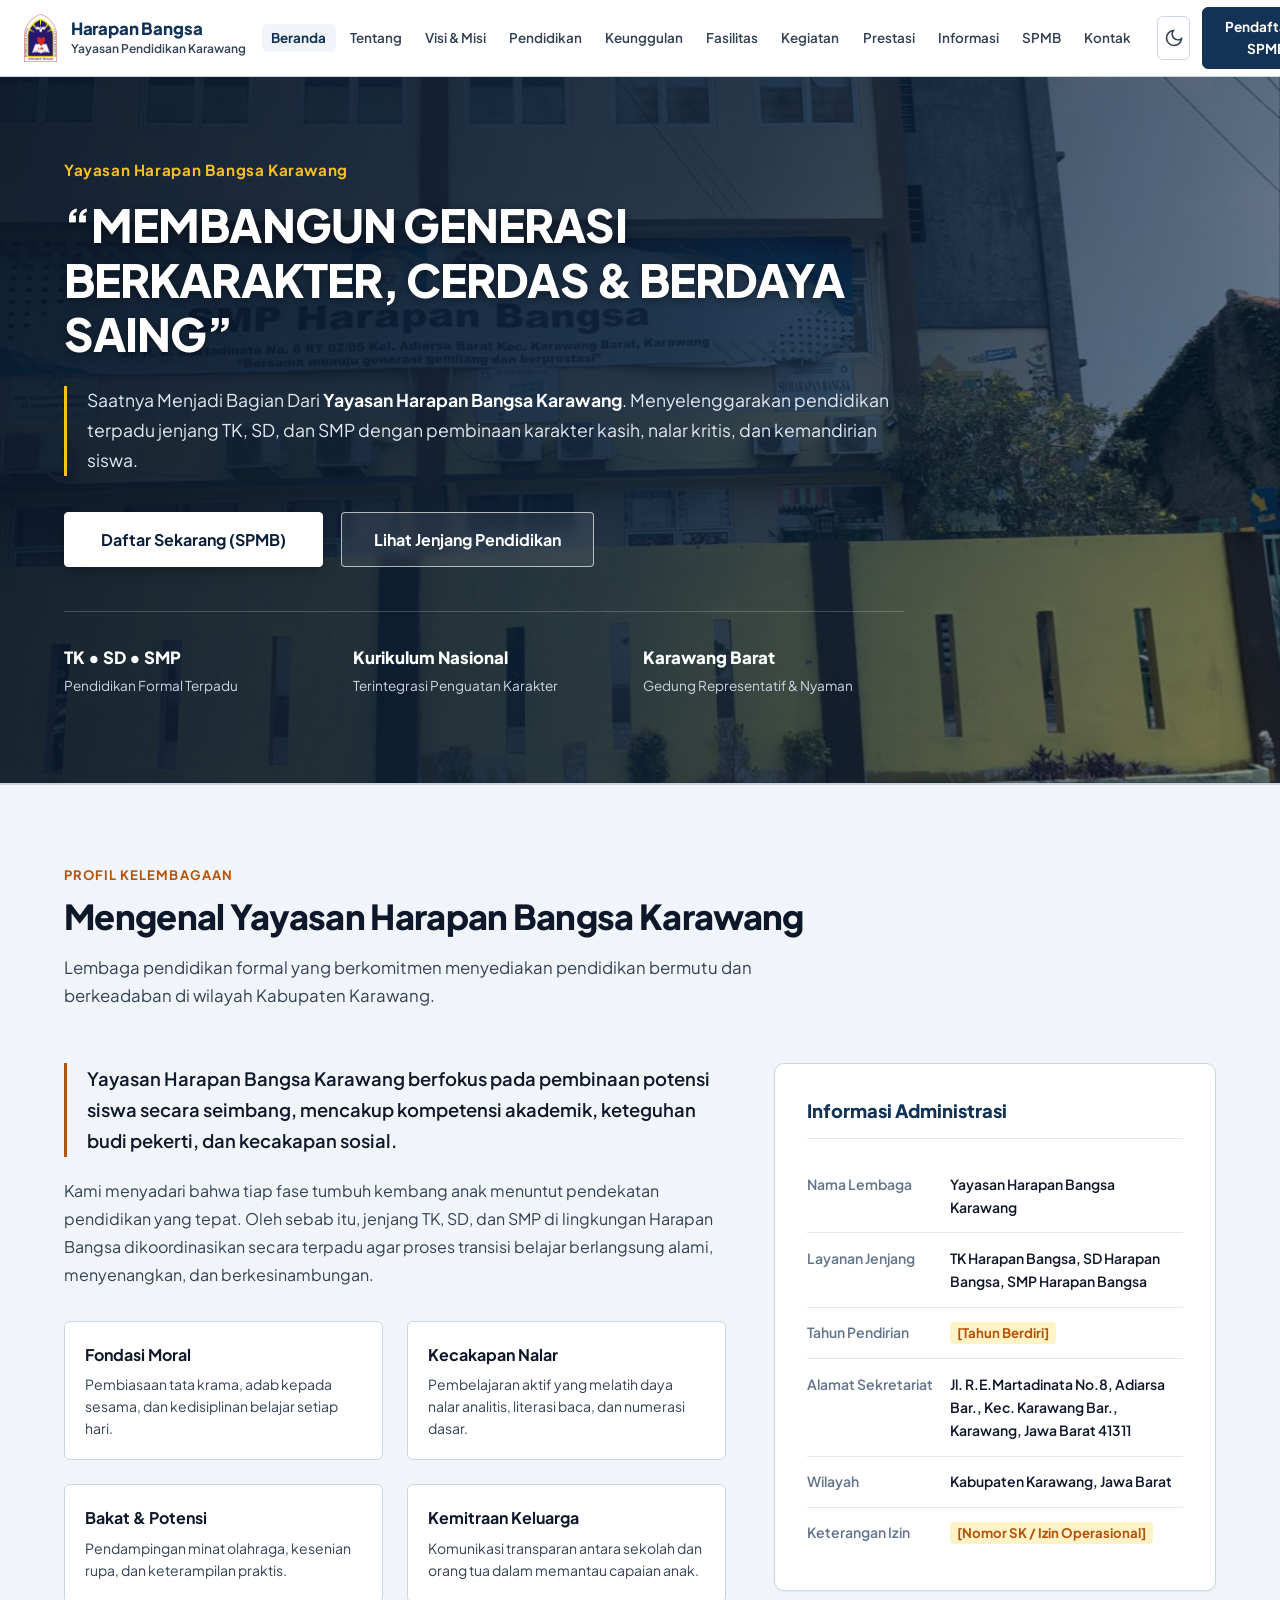
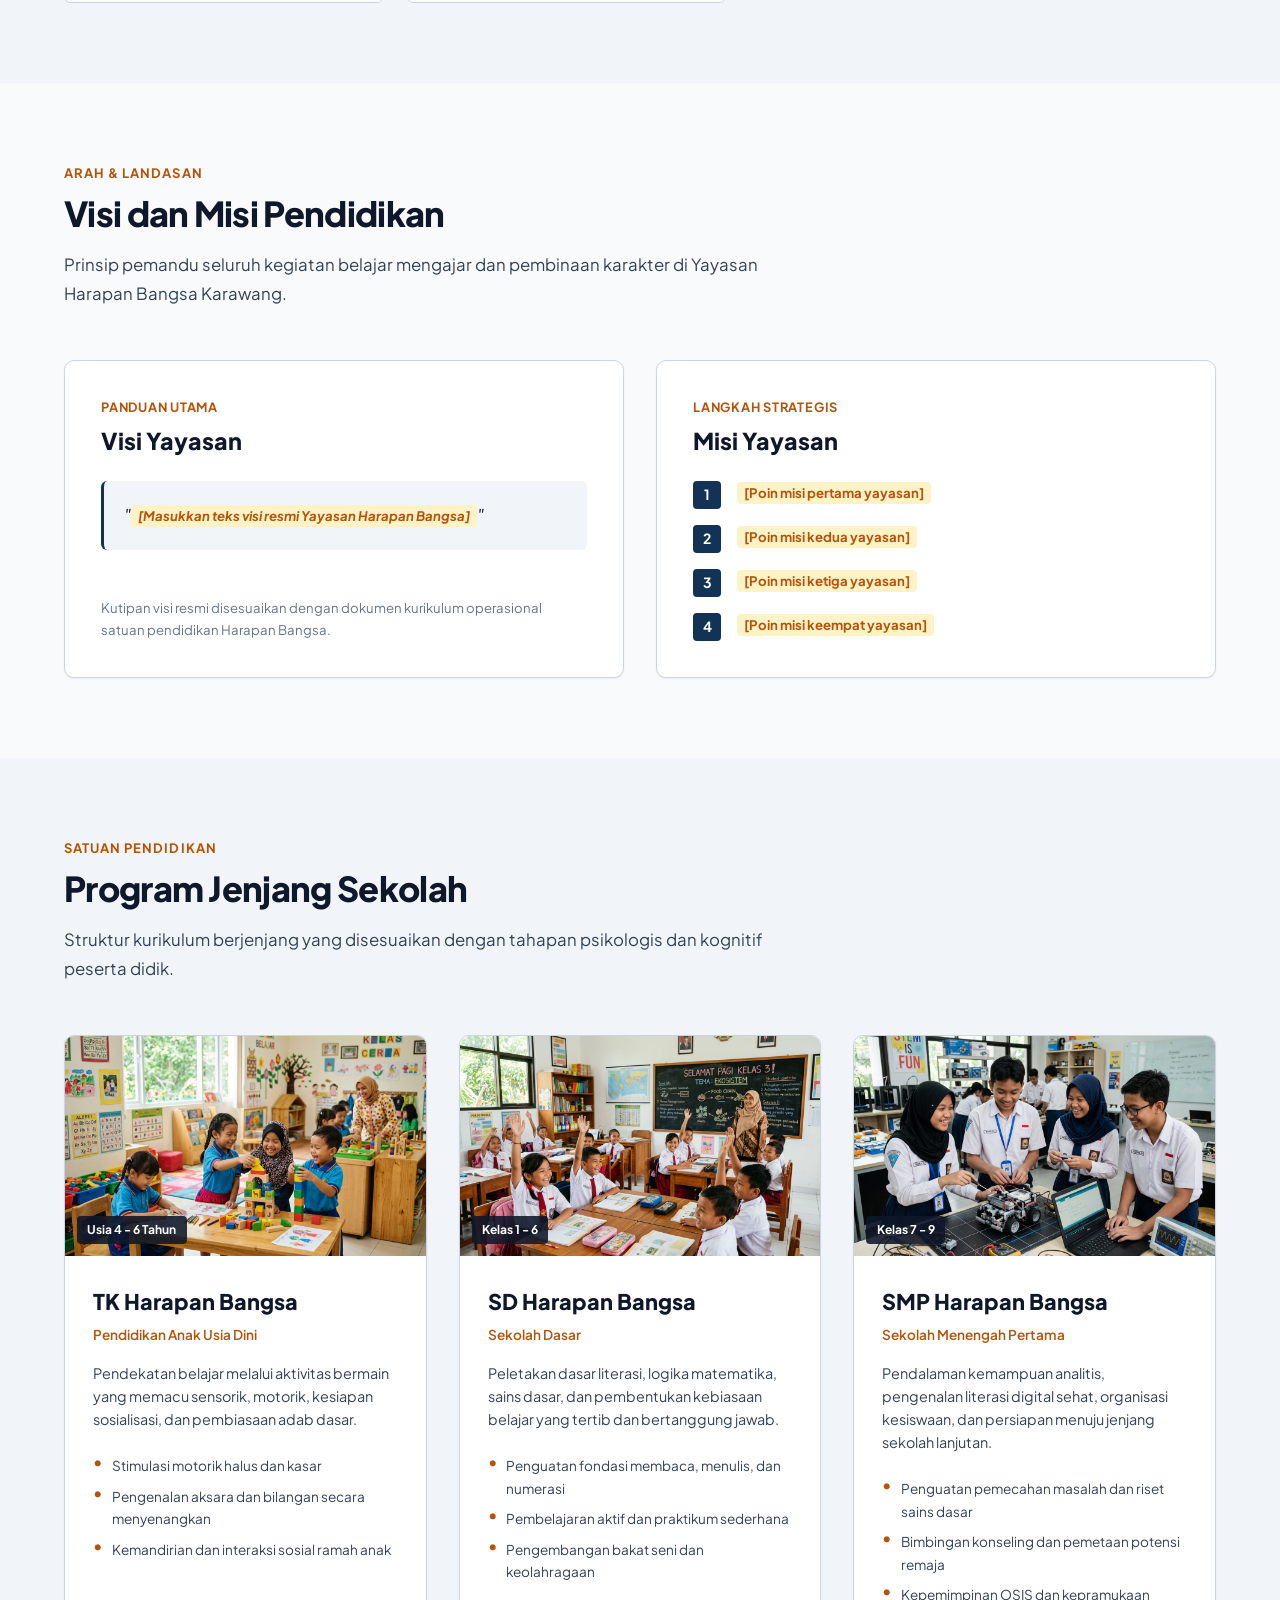
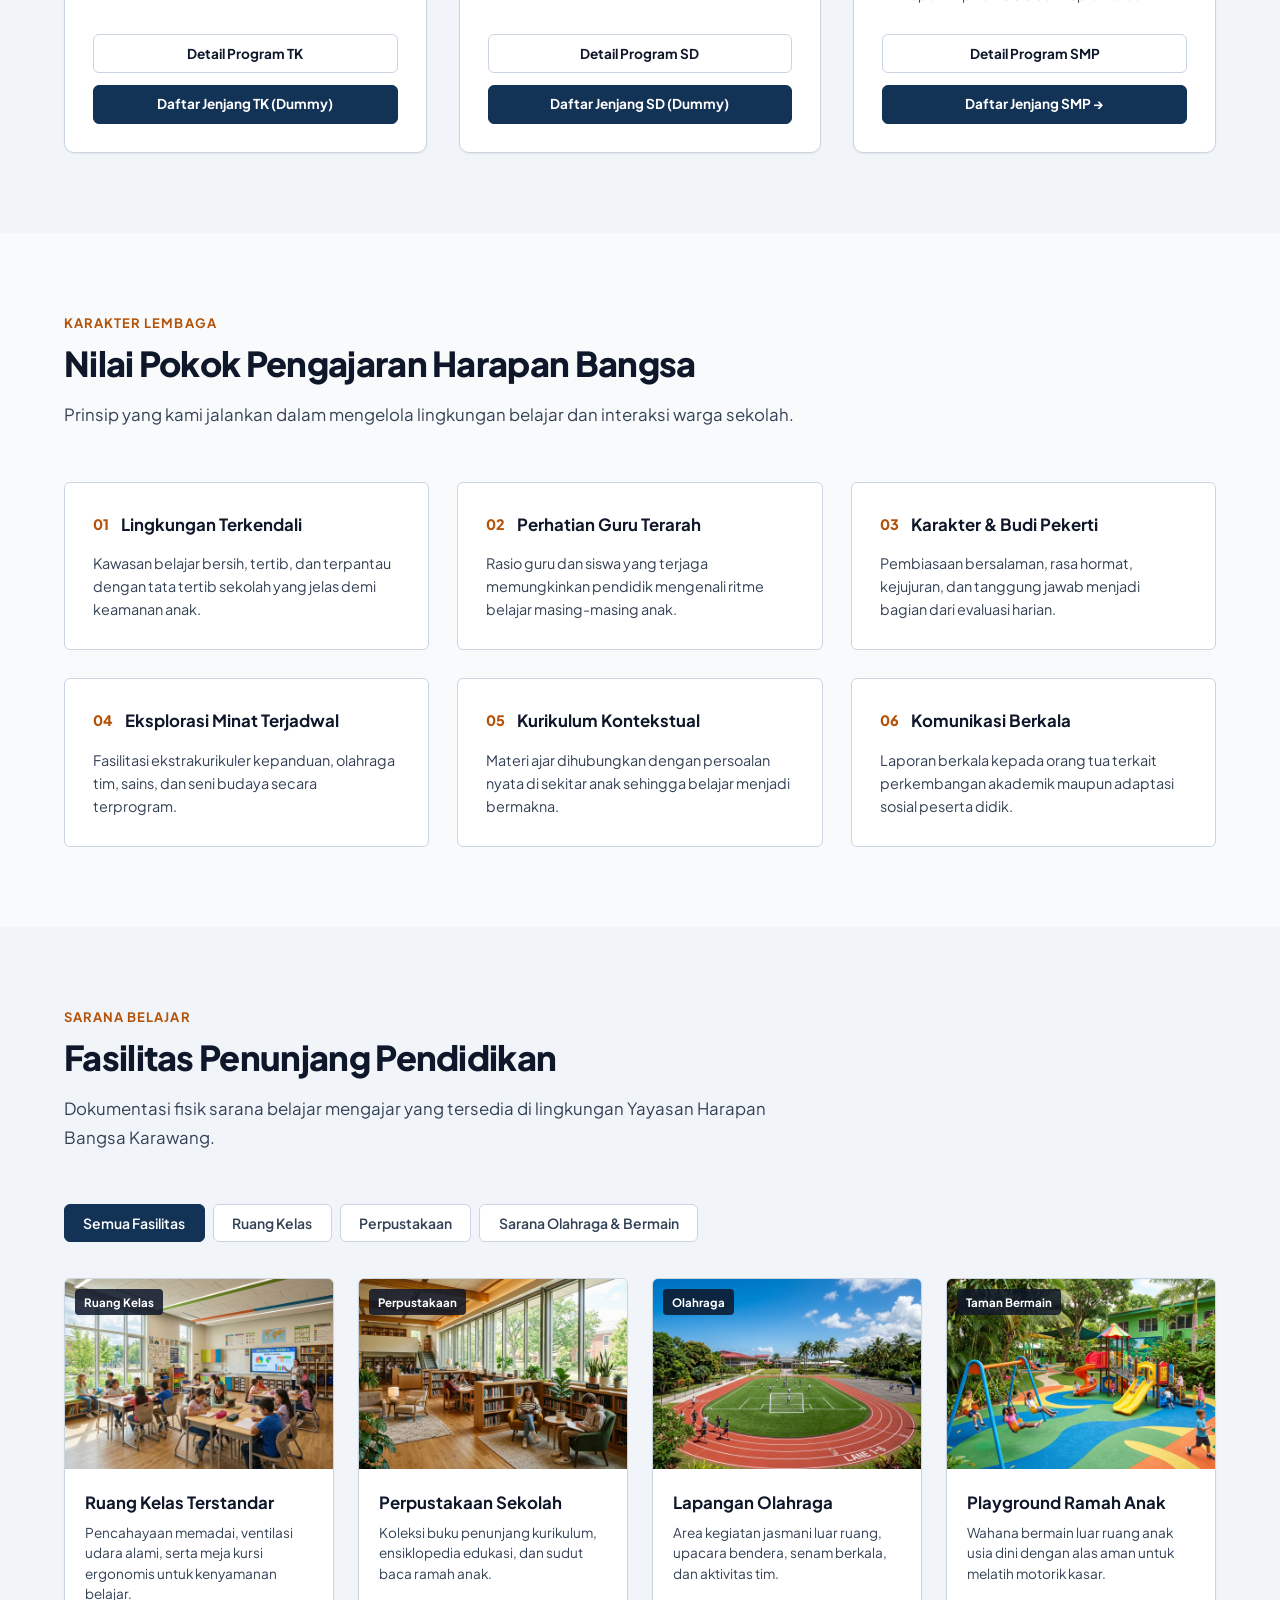
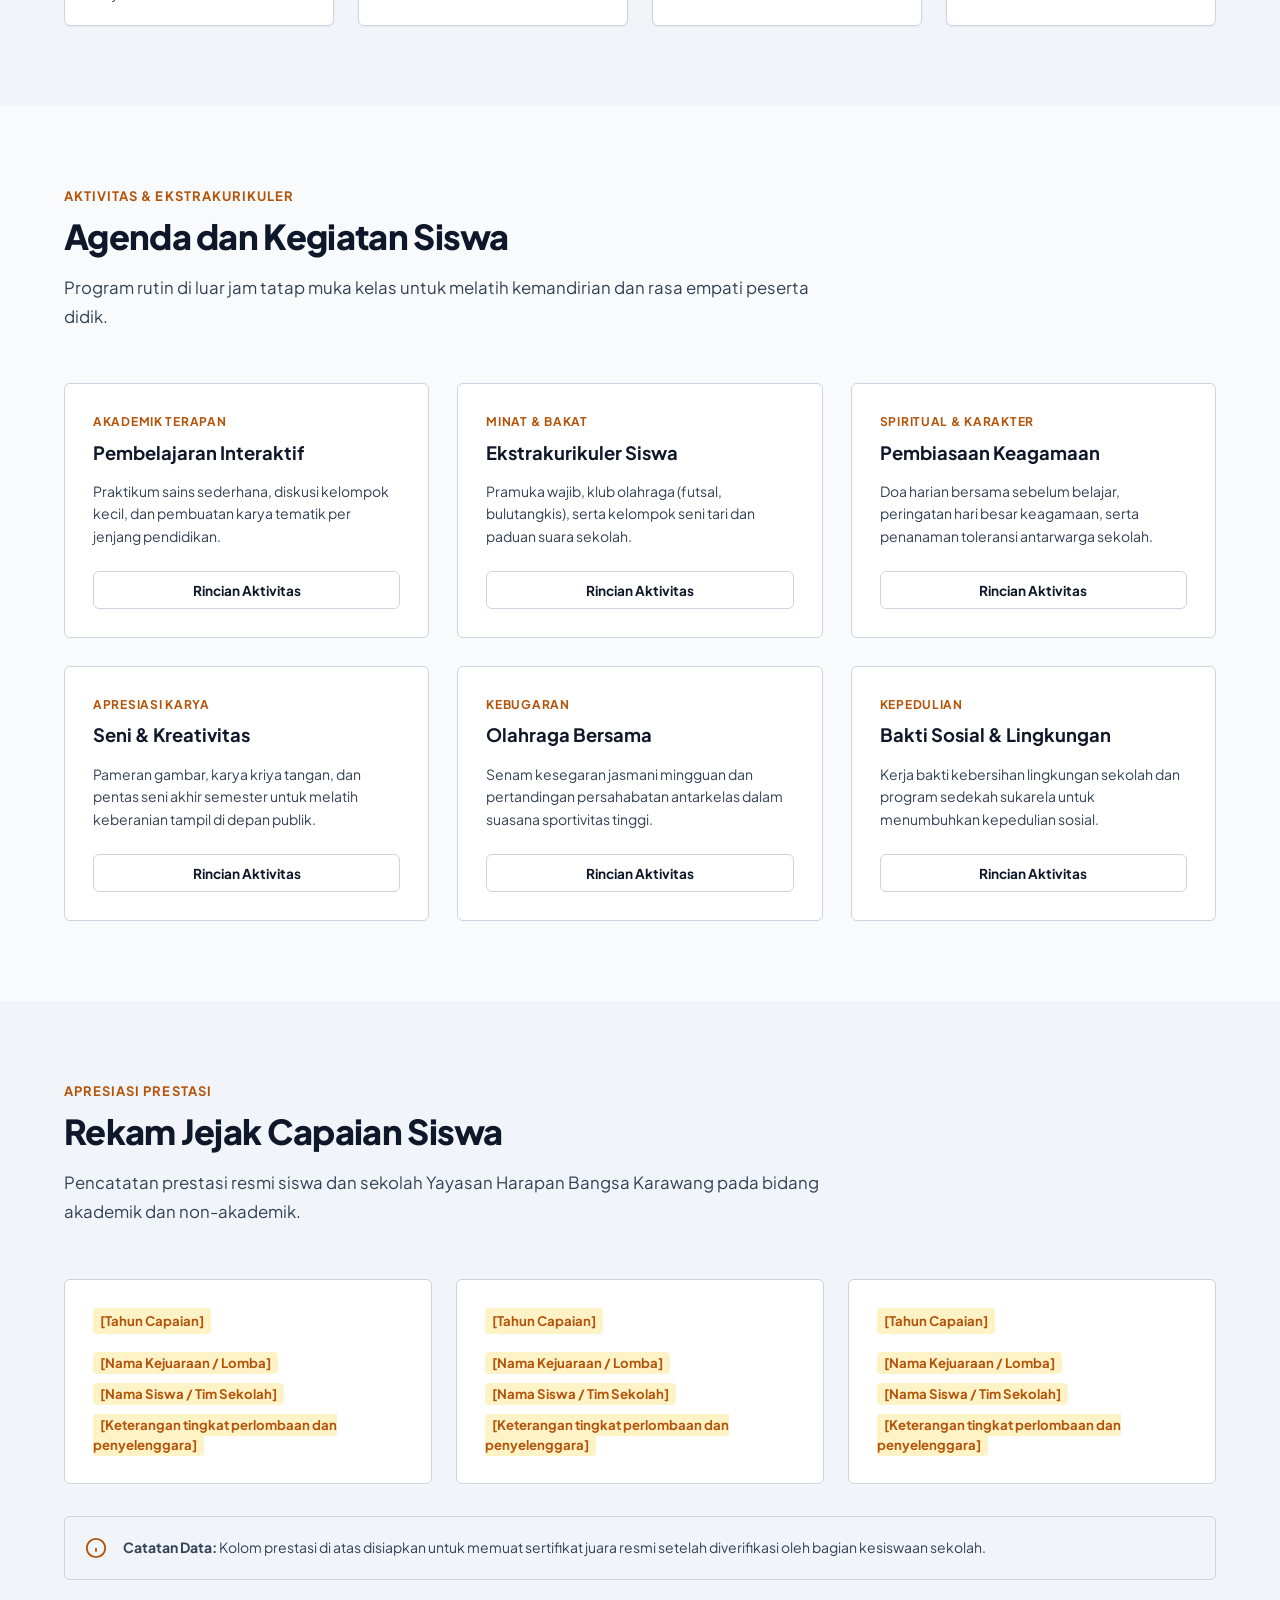
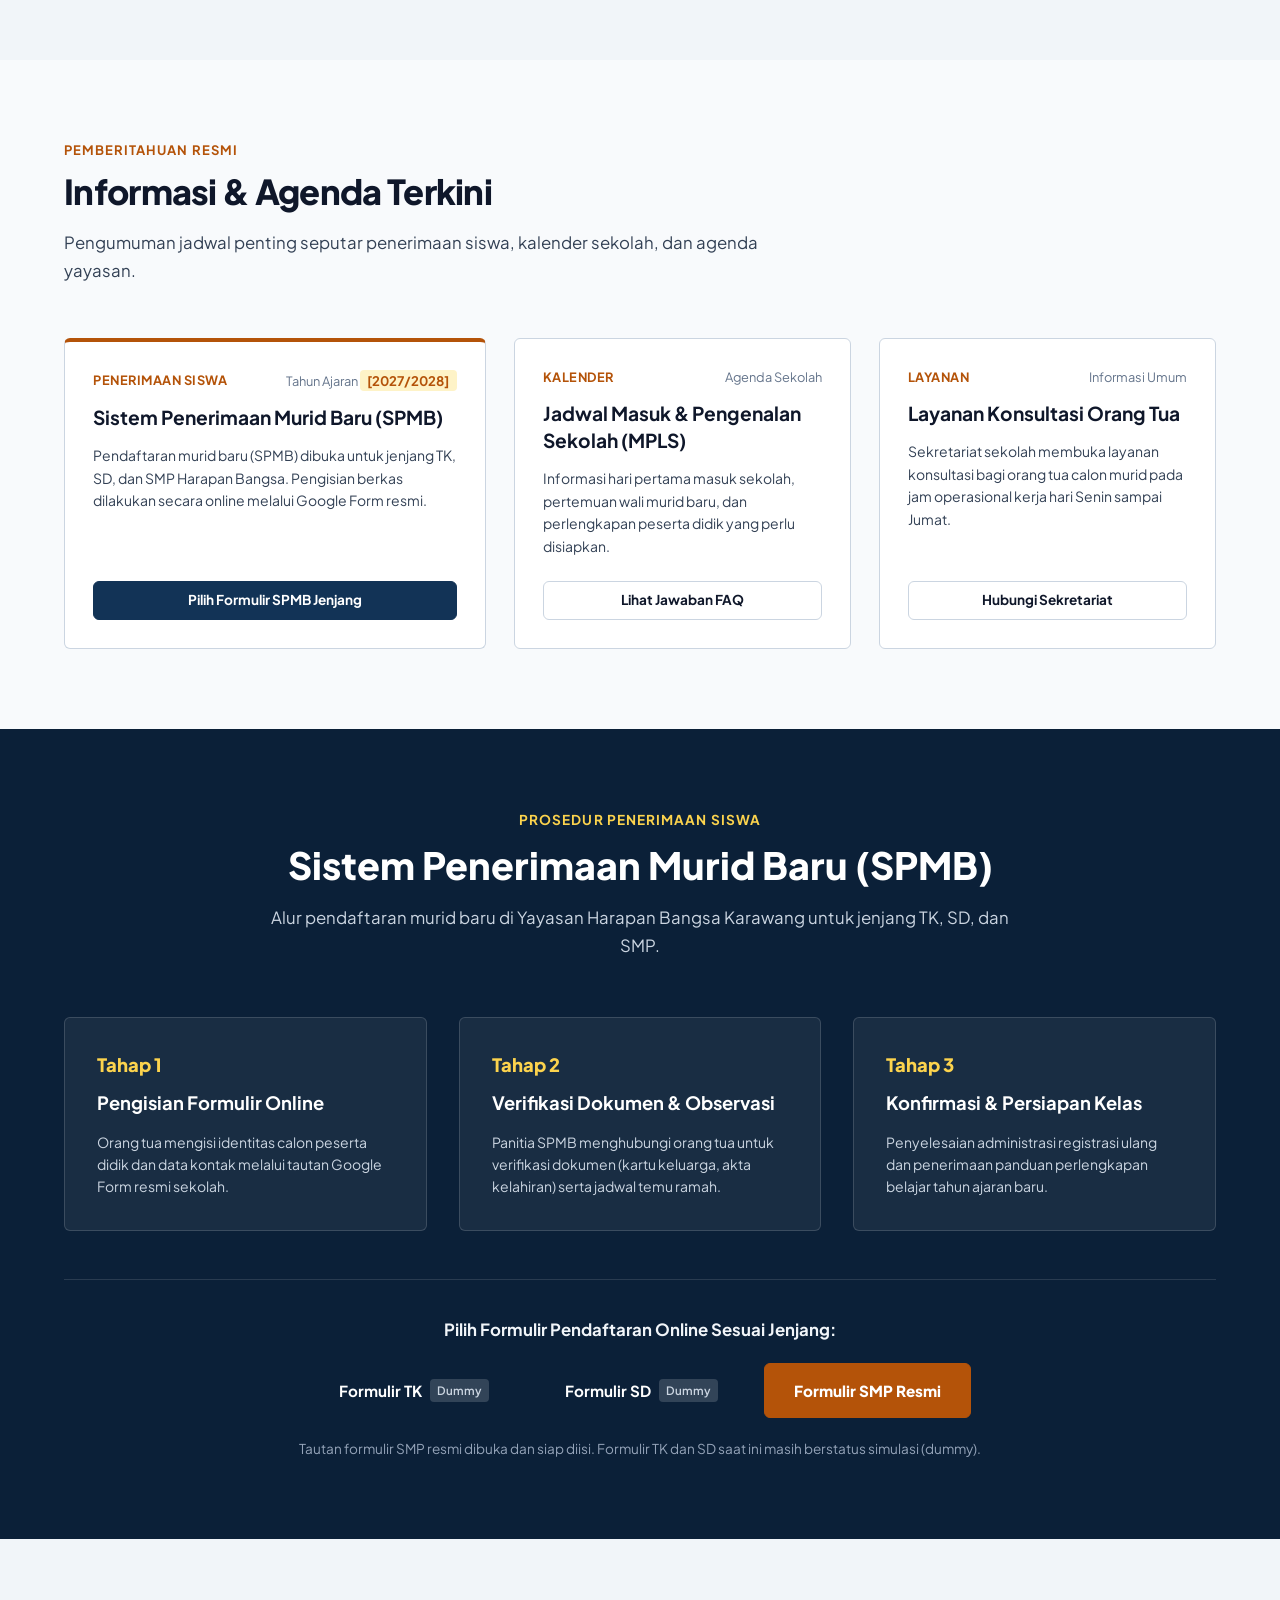
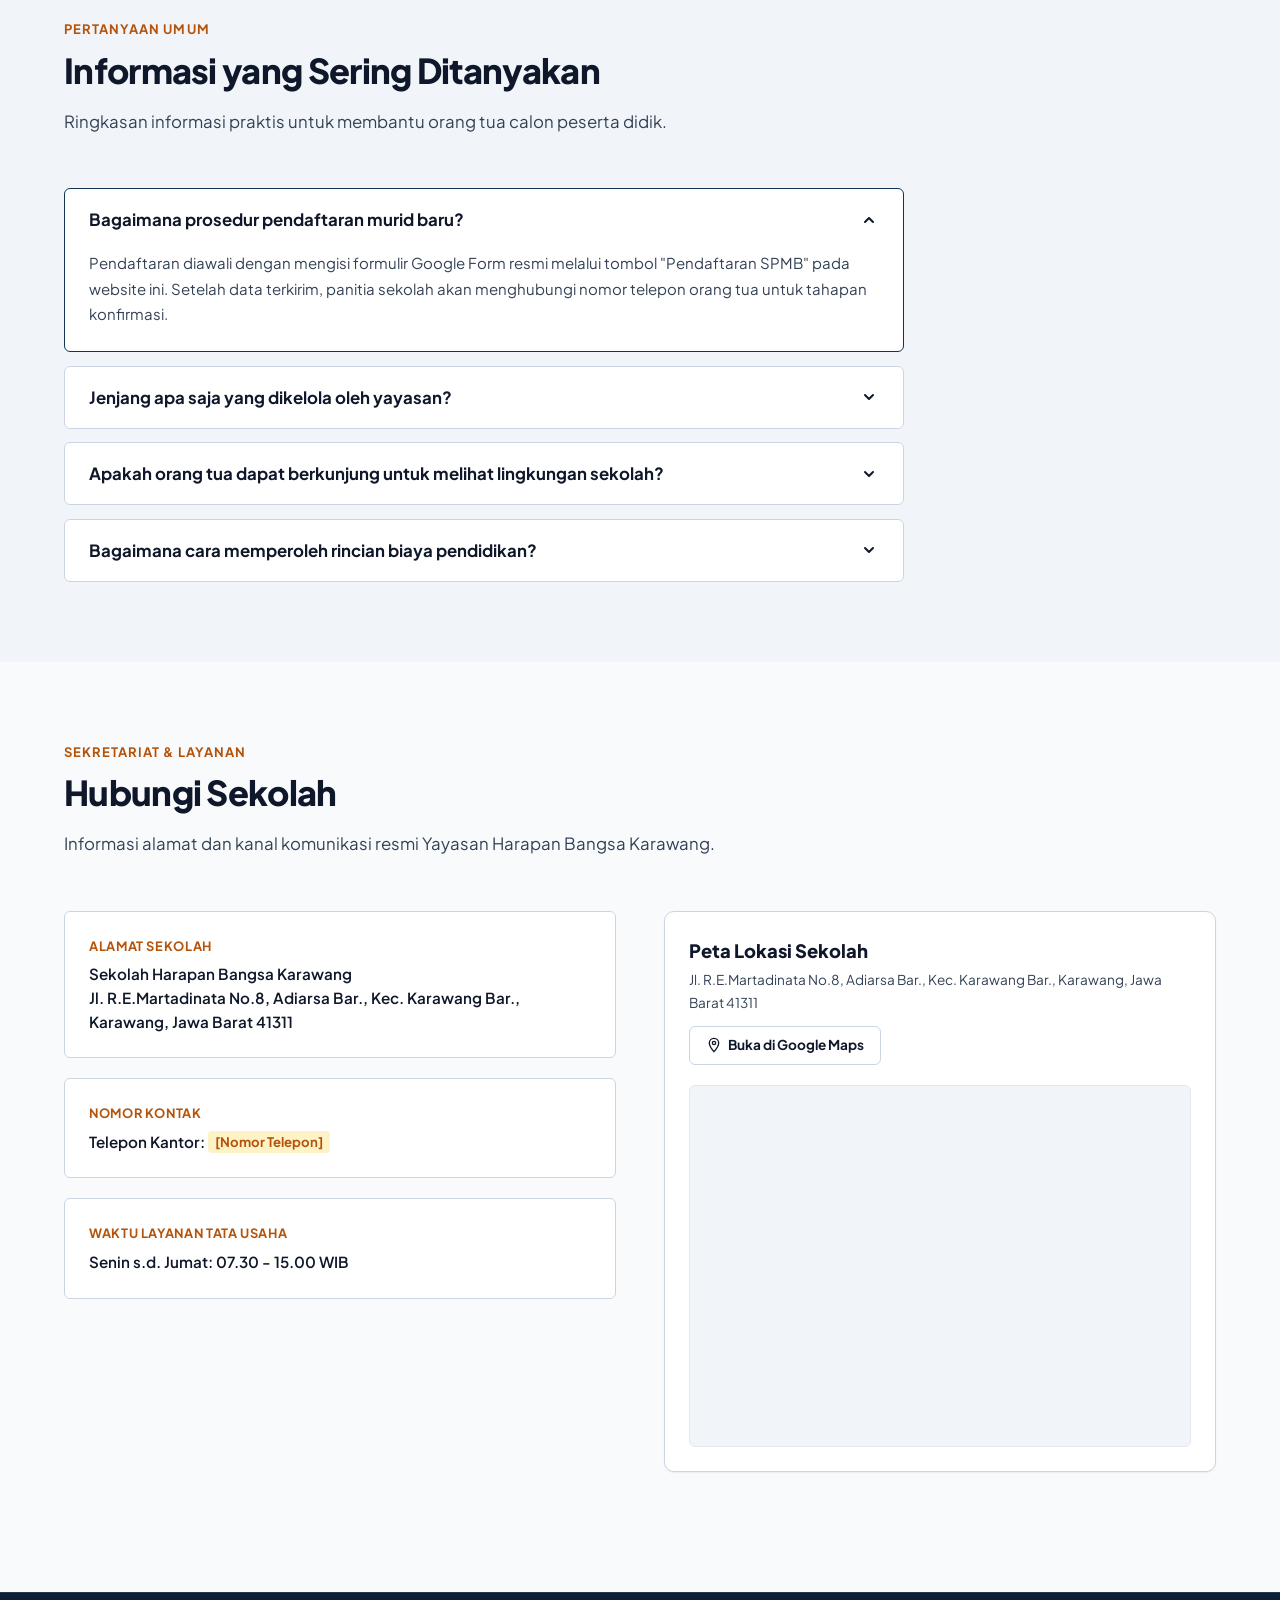
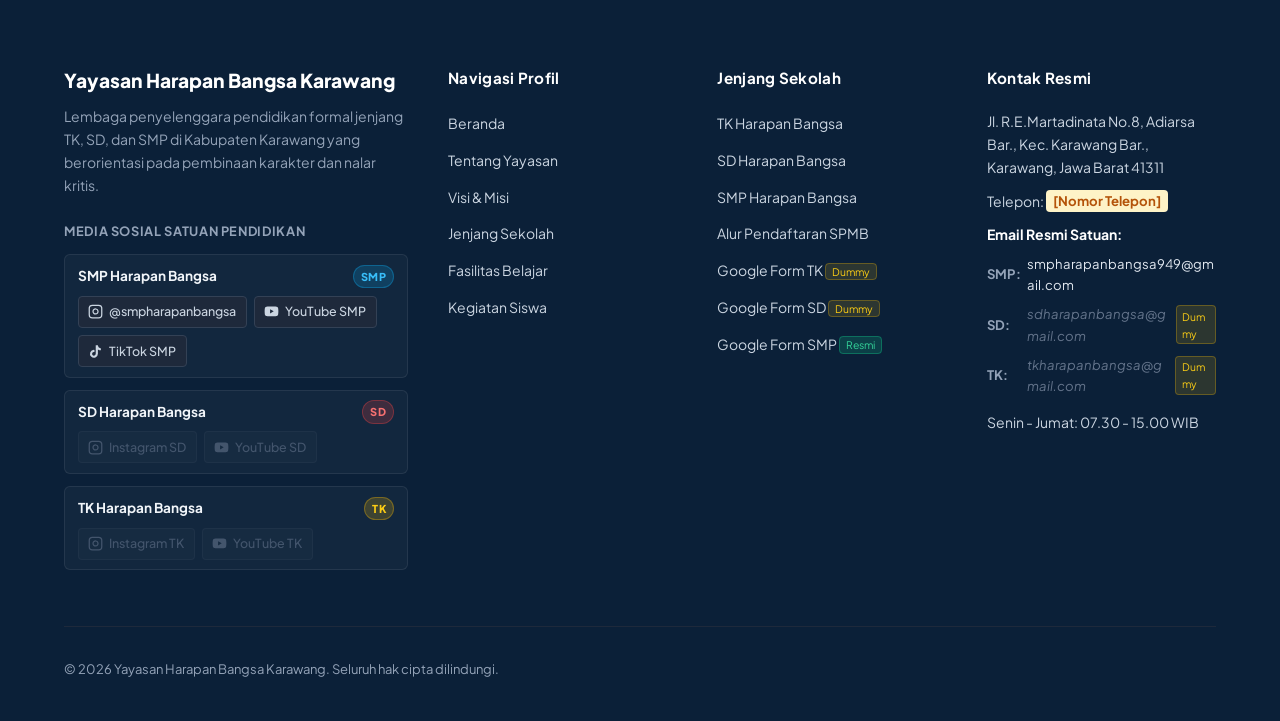
==== commit d7d96209: "apdet terbaru" ====
--- a/index.html
+++ b/index.html
@@ -76,11 +76,8 @@
           <a href="#kontak" class="nav-link">Kontak</a>
         </div>
         <div class="nav-menu-mobile-footer">
-          <a href="https://forms.google.com/FORM-URL-DI-SINI" class="btn btn-primary btn-block" data-action="register">
+          <a href="#pendaftaran" class="btn btn-primary btn-block">
             Pendaftaran SPMB Online
-          </a>
-          <a href="https://wa.me/XXXXXXXXXXXX" class="btn btn-whatsapp btn-block" data-action="whatsapp">
-            Hubungi WhatsApp Sekolah
           </a>
         </div>
       </nav>
@@ -106,7 +103,7 @@
         </button>
 
         <!-- Header Registration CTA -->
-        <a href="https://forms.google.com/FORM-URL-DI-SINI" class="btn btn-primary btn-sm header-cta-btn" data-action="register">
+        <a href="#pendaftaran" class="btn btn-primary btn-sm header-cta-btn">
           Pendaftaran SPMB
         </a>
 
@@ -144,8 +141,8 @@
           </div>
 
           <div class="hero-cta-group">
-            <a href="https://forms.google.com/FORM-URL-DI-SINI" class="btn btn-hero-primary btn-lg" data-action="register">
-              Daftar Sekarang
+            <a href="#pendaftaran" class="btn btn-hero-primary btn-lg">
+              Daftar Sekarang (SPMB)
             </a>
             <a href="#pendidikan" class="btn btn-hero-secondary btn-lg">
               Lihat Jenjang Pendidikan
@@ -337,8 +334,8 @@
                 <a href="jenjang/tk.html" class="btn btn-secondary btn-sm" aria-label="Lihat halaman lengkap profil dan program TK Harapan Bangsa">
                   Detail Program TK
                 </a>
-                <a href="https://forms.google.com/FORM-URL-DI-SINI" class="btn btn-primary btn-sm" data-action="register">
-                  Daftar Jenjang TK
+                <a href="https://docs.google.com/forms/d/e/dummy-form-tk-harapan-bangsa/viewform" class="btn btn-primary btn-sm" data-action="register-tk" data-dummy="true" data-jenjang="TK">
+                  Daftar Jenjang TK (Dummy)
                 </a>
               </div>
             </div>
@@ -374,8 +371,8 @@
                 <a href="jenjang/sd.html" class="btn btn-secondary btn-sm" aria-label="Lihat halaman lengkap profil dan program SD Harapan Bangsa">
                   Detail Program SD
                 </a>
-                <a href="https://forms.google.com/FORM-URL-DI-SINI" class="btn btn-primary btn-sm" data-action="register">
-                  Daftar Jenjang SD
+                <a href="https://docs.google.com/forms/d/e/dummy-form-sd-harapan-bangsa/viewform" class="btn btn-primary btn-sm" data-action="register-sd" data-dummy="true" data-jenjang="SD">
+                  Daftar Jenjang SD (Dummy)
                 </a>
               </div>
             </div>
@@ -411,8 +408,8 @@
                 <a href="jenjang/smp.html" class="btn btn-secondary btn-sm" aria-label="Lihat halaman lengkap profil dan program SMP Harapan Bangsa">
                   Detail Program SMP
                 </a>
-                <a href="https://forms.google.com/FORM-URL-DI-SINI" class="btn btn-primary btn-sm" data-action="register">
-                  Daftar Jenjang SMP
+                <a href="https://docs.google.com/forms/d/e/1FAIpQLSewWRQmo5NNYKYFYo50hCGS_VIiKhXM3bNNrOB65REKsDGXdQ/viewform?usp=header" class="btn btn-primary btn-sm" data-action="register-smp" data-jenjang="SMP">
+                  Daftar Jenjang SMP &rarr;
                 </a>
               </div>
             </div>
@@ -717,8 +714,8 @@
             <p class="news-desc">
               Pendaftaran murid baru (SPMB) dibuka untuk jenjang TK, SD, dan SMP Harapan Bangsa. Pengisian berkas dilakukan secara online melalui Google Form resmi.
             </p>
-            <a href="https://forms.google.com/FORM-URL-DI-SINI" class="btn btn-primary btn-sm" data-action="register">
-              Buka Formulir SPMB
+            <a href="#pendaftaran" class="btn btn-primary btn-sm">
+              Pilih Formulir SPMB Jenjang
             </a>
           </article>
 
@@ -790,12 +787,22 @@
           </div>
         </div>
 
+        <!-- Pilihan Formulir Pendaftaran SPMB Online (TK, SD, SMP) -->
         <div class="ppdb-cta-box">
-          <a href="https://forms.google.com/FORM-URL-DI-SINI" class="btn btn-accent btn-lg" data-action="register">
-            Isi Formulir Pendaftaran SPMB
-          </a>
+          <p class="ppdb-cta-prompt">Pilih Formulir Pendaftaran Online Sesuai Jenjang:</p>
+          <div class="spmb-links-row">
+            <a href="https://docs.google.com/forms/d/e/dummy-form-tk-harapan-bangsa/viewform" class="btn btn-outline-light btn-lg spmb-tier-btn" data-action="register-tk" data-dummy="true" data-jenjang="TK">
+              Formulir TK <span class="tier-tag">Dummy</span>
+            </a>
+            <a href="https://docs.google.com/forms/d/e/dummy-form-sd-harapan-bangsa/viewform" class="btn btn-outline-light btn-lg spmb-tier-btn" data-action="register-sd" data-dummy="true" data-jenjang="SD">
+              Formulir SD <span class="tier-tag">Dummy</span>
+            </a>
+            <a href="https://docs.google.com/forms/d/e/1FAIpQLSewWRQmo5NNYKYFYo50hCGS_VIiKhXM3bNNrOB65REKsDGXdQ/viewform?usp=header" class="btn btn-accent btn-lg spmb-tier-btn spmb-tier-active" data-action="register-smp" data-jenjang="SMP">
+              Formulir SMP Resmi
+            </a>
+          </div>
           <p class="ppdb-note-text">
-            Tautan formulir dikendalikan secara terpusat melalui konfigurasi sekolah.
+            Tautan formulir SMP resmi dibuka dan siap diisi. Formulir TK dan SD saat ini masih berstatus simulasi (dummy).
           </p>
         </div>
       </div>
@@ -850,7 +857,7 @@
             </button>
             <div class="faq-answer">
               <div class="faq-answer-inner">
-                Ya, orang tua diperkenankan berkunjung pada hari kerja (Senin sampai Jumat) dengan mengonfirmasi terlebih dahulu kepada staf tata usaha melalui kontak WhatsApp resmi agar kunjungan tidak mengganggu jam belajar siswa.
+                Ya, orang tua diperkenankan berkunjung pada hari kerja (Senin sampai Jumat) dengan mengonfirmasi terlebih dahulu kepada staf tata usaha agar kunjungan tidak mengganggu jam belajar siswa.
               </div>
             </div>
           </div>
@@ -864,7 +871,7 @@
             </button>
             <div class="faq-answer">
               <div class="faq-answer-inner">
-                Rincian biaya formulir, SPP, dan seragam dapat diminta langsung kepada panitia pendaftaran melalui kontak WhatsApp resmi sekolah atau berkunjung langsung ke sekretariat tata usaha.
+                Rincian biaya formulir, SPP, dan seragam dapat diminta langsung kepada panitia pendaftaran langsung ke sekretariat tata usaha sekolah pada jam operasional kerja.
               </div>
             </div>
           </div>
@@ -896,20 +903,7 @@
             <div class="contact-card-box">
               <span class="contact-label-title">Nomor Kontak</span>
               <div class="contact-value-text">
-                Telepon: <span class="admin-placeholder-tag">[Nomor Telepon]</span><br>
-                WhatsApp Resmi: <span class="admin-placeholder-tag">[Nomor WhatsApp]</span>
-              </div>
-              <div style="margin-top: 0.75rem;">
-                <a href="https://wa.me/XXXXXXXXXXXX" class="btn btn-whatsapp btn-sm" data-action="whatsapp">
-                  Kirim Pesan WhatsApp
-                </a>
-              </div>
-            </div>
-
-            <div class="contact-card-box">
-              <span class="contact-label-title">Surat Elektronik</span>
-              <div class="contact-value-text">
-                Email: info@harapanbangsakarawang.sch.id
+                Telepon Kantor: <span class="admin-placeholder-tag">[Nomor Telepon]</span>
               </div>
             </div>
 
@@ -989,6 +983,12 @@
                   </svg>
                   <span>YouTube SMP</span>
                 </a>
+                <a href="https://www.tiktok.com/@smp.harapanbangsa?is_from_webapp=1&sender_device=pc" target="_blank" rel="noopener noreferrer" class="social-chip chip-tiktok" aria-label="TikTok SMP Harapan Bangsa">
+                  <svg width="15" height="15" viewBox="0 0 24 24" fill="currentColor" aria-hidden="true">
+                    <path d="M19.59 6.69a4.83 4.83 0 0 1-3.77-4.25V2h-3.45v13.67a2.89 2.89 0 0 1-5.2 1.74 2.89 2.89 0 0 1 2.31-4.64 2.93 2.93 0 0 1 .88.13V9.4a6.84 6.84 0 0 0-1-.05A6.33 6.33 0 0 0 5 20.1a6.34 6.34 0 0 0 10.86-4.43v-7a8.16 8.16 0 0 0 4.77 1.52v-3.4a4.85 4.85 0 0 1-1.04-.1z"/>
+                  </svg>
+                  <span>TikTok SMP</span>
+                </a>
               </div>
             </div>
 
@@ -1061,7 +1061,9 @@
             <li><a href="jenjang/sd.html" class="footer-nav-link">SD Harapan Bangsa</a></li>
             <li><a href="jenjang/smp.html" class="footer-nav-link">SMP Harapan Bangsa</a></li>
             <li><a href="#pendaftaran" class="footer-nav-link">Alur Pendaftaran SPMB</a></li>
-            <li><a href="https://forms.google.com/FORM-URL-DI-SINI" class="footer-nav-link" data-action="register">Google Form SPMB</a></li>
+            <li><a href="https://docs.google.com/forms/d/e/dummy-form-tk-harapan-bangsa/viewform" class="footer-nav-link" data-action="register-tk" data-dummy="true" data-jenjang="TK">Google Form TK <span class="admin-tag-mini">Dummy</span></a></li>
+            <li><a href="https://docs.google.com/forms/d/e/dummy-form-sd-harapan-bangsa/viewform" class="footer-nav-link" data-action="register-sd" data-dummy="true" data-jenjang="SD">Google Form SD <span class="admin-tag-mini">Dummy</span></a></li>
+            <li><a href="https://docs.google.com/forms/d/e/1FAIpQLSewWRQmo5NNYKYFYo50hCGS_VIiKhXM3bNNrOB65REKsDGXdQ/viewform?usp=header" class="footer-nav-link" data-action="register-smp" data-jenjang="SMP">Google Form SMP <span class="admin-tag-mini" style="background-color: rgba(16,185,129,0.2); color: #34d399; border-color: rgba(16,185,129,0.4);">Resmi</span></a></li>
           </ul>
         </div>
 
@@ -1069,7 +1071,7 @@
           <div class="footer-column-heading">Kontak Resmi</div>
           <ul class="footer-nav-list">
             <li class="footer-nav-link">Jl. R.E.Martadinata No.8, Adiarsa Bar., Kec. Karawang Bar., Karawang, Jawa Barat 41311</li>
-            <li class="footer-nav-link">WhatsApp: <span class="admin-placeholder-tag">[Nomor WhatsApp]</span></li>
+            <li class="footer-nav-link">Telepon: <span class="admin-placeholder-tag">[Nomor Telepon]</span></li>
             <li class="footer-nav-link">
               <span style="font-weight: 700; color: #ffffff; display: block; margin-bottom: 0.35rem;">Email Resmi Satuan:</span>
               <div class="footer-emails-list">
@@ -1098,25 +1100,17 @@
         <div>
           &copy; 2026 Yayasan Harapan Bangsa Karawang. Seluruh hak cipta dilindungi.
         </div>
-        <div>
-          Static HTML/CSS/JS &bull; Desain Disesuaikan Aturan Antislop AI
-        </div>
       </div>
     </div>
   </footer>
 
-  <!-- Floating Utilities (WhatsApp & Back To Top) -->
+  <!-- Floating Utilities (Back To Top) -->
   <div class="floating-actions">
     <button class="back-to-top-btn" id="backToTop" aria-label="Kembali ke atas halaman">
       <svg width="20" height="20" viewBox="0 0 20 20" fill="currentColor" aria-hidden="true">
         <path fill-rule="evenodd" d="M14.707 12.707a1 1 0 01-1.414 0L10 9.414l-3.293 3.293a1 1 0 01-1.414-1.414l4-4a1 1 0 011.414 0l4 4a1 1 0 010 1.414z" clip-rule="evenodd" />
       </svg>
     </button>
-    <a href="https://wa.me/XXXXXXXXXXXX" class="floating-wa-btn" data-action="whatsapp" aria-label="Konsultasi sekolah via WhatsApp">
-      <svg width="26" height="26" viewBox="0 0 24 24" fill="currentColor" aria-hidden="true">
-        <path d="M17.472 14.382c-.297-.149-1.758-.867-2.03-.967-.273-.099-.471-.148-.67.15-.197.297-.767.966-.94 1.164-.173.199-.347.223-.644.075-.297-.15-1.255-.463-2.39-1.475-.883-.788-1.48-1.761-1.653-2.059-.173-.297-.018-.458.13-.606.134-.133.298-.347.446-.52.149-.174.198-.298.298-.497.099-.198.05-.371-.025-.52-.075-.149-.669-1.612-.916-2.207-.242-.579-.487-.5-.669-.51-.173-.008-.371-.01-.57-.01-.198 0-.52.074-.792.372-.272.297-1.04 1.016-1.04 2.479 0 1.462 1.065 2.875 1.213 3.074.149.198 2.096 3.2 5.077 4.487.709.306 1.262.489 1.694.625.712.227 1.36.195 1.871.118.571-.085 1.758-.719 2.006-1.413.248-.694.248-1.289.173-1.413-.074-.124-.272-.198-.57-.347m-5.421 7.403h-.004a9.87 9.87 0 01-5.031-1.378l-.361-.214-3.741.982.998-3.648-.235-.374a9.86 9.86 0 01-1.51-5.26c.001-5.45 4.436-9.884 9.888-9.884 2.64 0 5.122 1.03 6.988 2.898a9.825 9.825 0 012.893 6.994c-.003 5.45-4.437 9.884-9.888 9.884m8.413-18.297A11.815 11.815 0 0012.05 0C5.495 0 .16 5.335.157 11.892c0 2.096.547 4.142 1.588 5.945L.057 24l6.305-1.654a11.882 11.882 0 005.683 1.448h.005c6.554 0 11.89-5.335 11.893-11.893a11.821 11.821 0 00-3.48-8.413z"/>
-      </svg>
-    </a>
   </div>
 
 
@@ -1145,8 +1139,8 @@
         </ul>
 
         <div>
-          <a href="https://wa.me/XXXXXXXXXXXX" class="btn btn-primary" data-action="whatsapp">
-            Tanyakan Rincian ke WhatsApp Sekolah
+          <a href="#kontak" class="btn btn-primary" onclick="document.getElementById('activityModal').classList.remove('modal-open');document.body.classList.remove('body-scroll-lock');">
+            Hubungi Kontak Sekretariat Sekolah
           </a>
         </div>
       </div>
--- a/css/style.css
+++ b/css/style.css
@@ -424,17 +424,6 @@
 .btn-accent:hover {
   background-color: var(--color-accent-hover);
   border-color: var(--color-accent-hover);
-}
-
-.btn-whatsapp {
-  background-color: #0f766e;
-  color: #ffffff;
-  border-color: #0f766e;
-}
-
-.btn-whatsapp:hover {
-  background-color: #115e59;
-  border-color: #115e59;
 }
 
 .btn-sm {
@@ -1327,16 +1316,104 @@
   line-height: 1.6;
 }
 
+/* SPMB CTA & Links Selection */
 .ppdb-cta-box {
   text-align: center;
-  padding-top: 1.5rem;
+  padding-top: 2.25rem;
+  margin-top: 1rem;
   border-top: 1px solid rgba(255, 255, 255, 0.12);
+}
+
+.ppdb-cta-prompt {
+  font-size: 1.05rem;
+  font-weight: 700;
+  color: #f1f5f9;
+  margin-bottom: 1.25rem;
+}
+
+.spmb-links-row {
+  display: flex;
+  justify-content: center;
+  align-items: center;
+  gap: 1rem;
+  flex-wrap: wrap;
+}
+
+.spmb-tier-btn {
+  display: inline-flex;
+  align-items: center;
+  gap: 0.5rem;
+  font-size: 0.95rem;
+}
+
+.spmb-tier-btn .tier-tag {
+  font-size: 0.72rem;
+  font-weight: 600;
+  padding: 0.15rem 0.45rem;
+  border-radius: var(--radius-xs);
+  background-color: rgba(255, 255, 255, 0.16);
+  color: #cbd5e1;
+}
+
+.spmb-tier-active {
+  font-weight: 800;
 }
 
 .ppdb-note-text {
   font-size: 0.85rem;
   color: #94a3b8;
-  margin-top: 1rem;
+  margin-top: 1.25rem;
+  line-height: 1.6;
+}
+
+/* SPMB Dummy Notice Modal */
+.spmb-dummy-modal-body {
+  padding-top: 2.25rem;
+  text-align: center;
+}
+
+.spmb-modal-subtext {
+  font-size: 0.95rem;
+  color: var(--color-text-muted);
+  line-height: 1.6;
+  margin-bottom: 1.5rem;
+}
+
+.spmb-dummy-notice-box {
+  background-color: var(--color-surface);
+  border: 1px solid var(--color-border);
+  border-radius: var(--radius-sm);
+  padding: 1rem 1.25rem;
+  text-align: left;
+  font-size: 0.875rem;
+  color: var(--color-text-main);
+  line-height: 1.6;
+  margin: 1.25rem 0;
+}
+
+.spmb-dummy-notice-box strong {
+  display: block;
+  color: var(--color-primary);
+  margin-bottom: 0.35rem;
+}
+
+.spmb-dummy-notice-box p {
+  margin-bottom: 0;
+  color: var(--color-text-muted);
+}
+
+.spmb-dummy-modal-actions {
+  display: flex;
+  flex-direction: column;
+  gap: 0.75rem;
+  margin-top: 1.25rem;
+}
+
+@media (min-width: 576px) {
+  .spmb-dummy-modal-actions {
+    flex-direction: row;
+    justify-content: center;
+  }
 }
 
 /* FAQ Section */
@@ -1741,23 +1818,6 @@
   display: flex;
   flex-direction: column;
   gap: 0.75rem;
-}
-
-.floating-wa-btn {
-  display: flex;
-  align-items: center;
-  justify-content: center;
-  width: 52px;
-  height: 52px;
-  border-radius: var(--radius-sm);
-  background-color: #0f766e;
-  color: #ffffff;
-  box-shadow: var(--shadow-md);
-  transition: background-color var(--transition-speed) var(--transition-timing);
-}
-
-.floating-wa-btn:hover {
-  background-color: #115e59;
 }
 
 .back-to-top-btn {
@@ -2702,6 +2762,12 @@
   border-color: #dc2626;
 }
 
+.social-chip.chip-tiktok:hover {
+  background-color: #010101;
+  border-color: #00f2fe;
+  color: #ffffff;
+}
+
 .social-chip.is-disabled {
   opacity: 0.6;
   cursor: not-allowed;
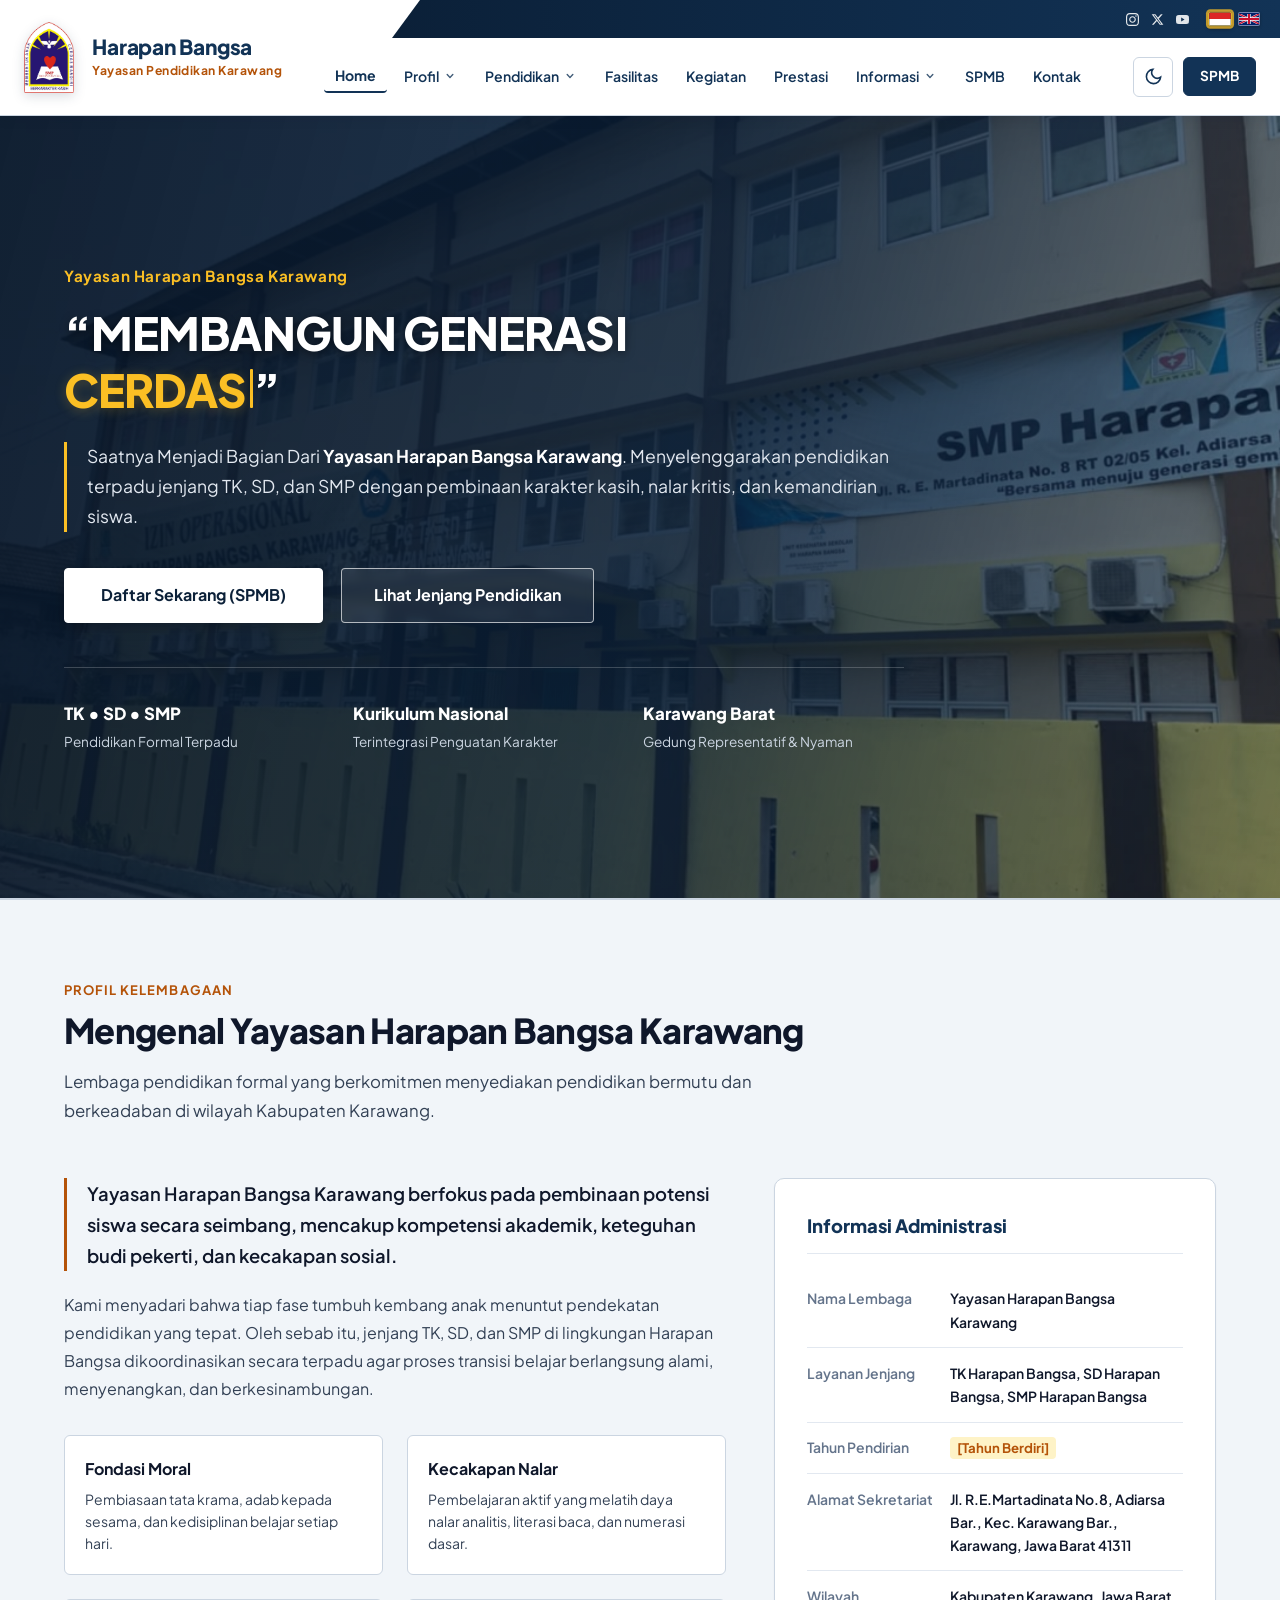
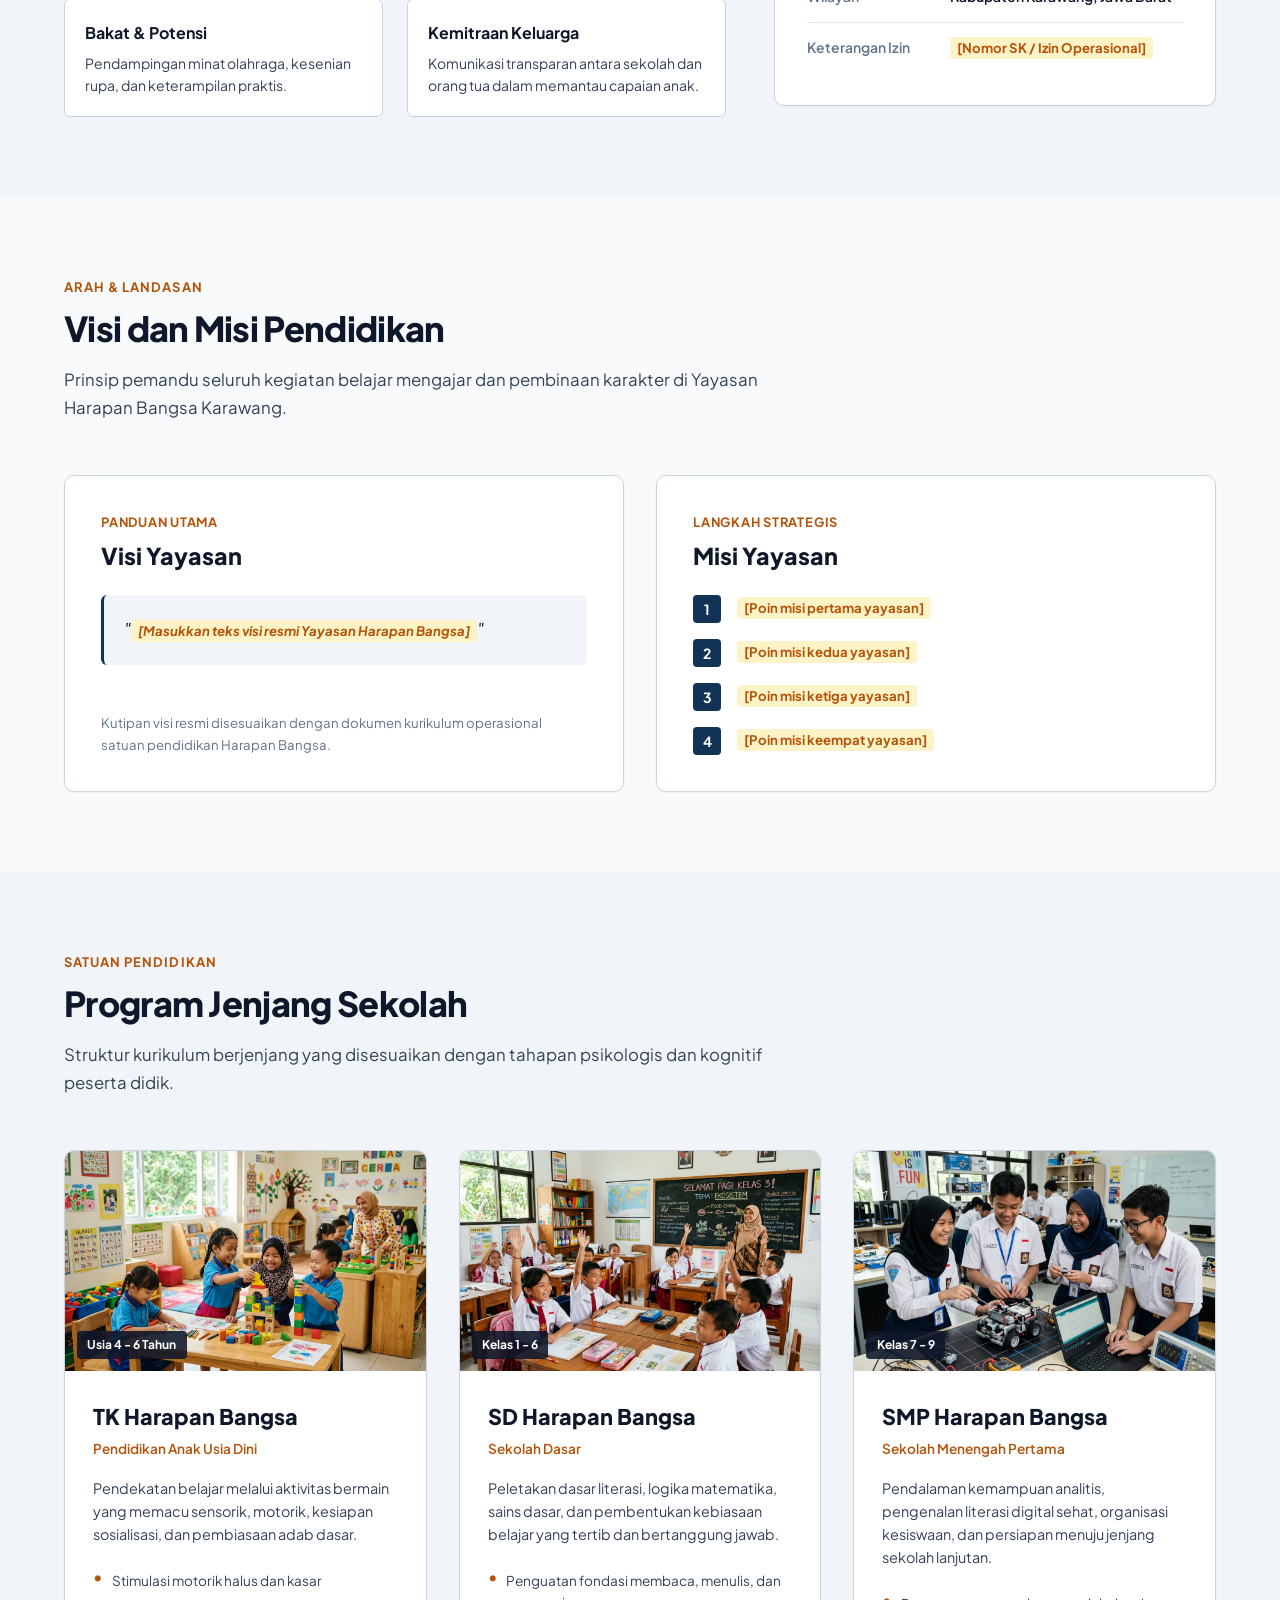
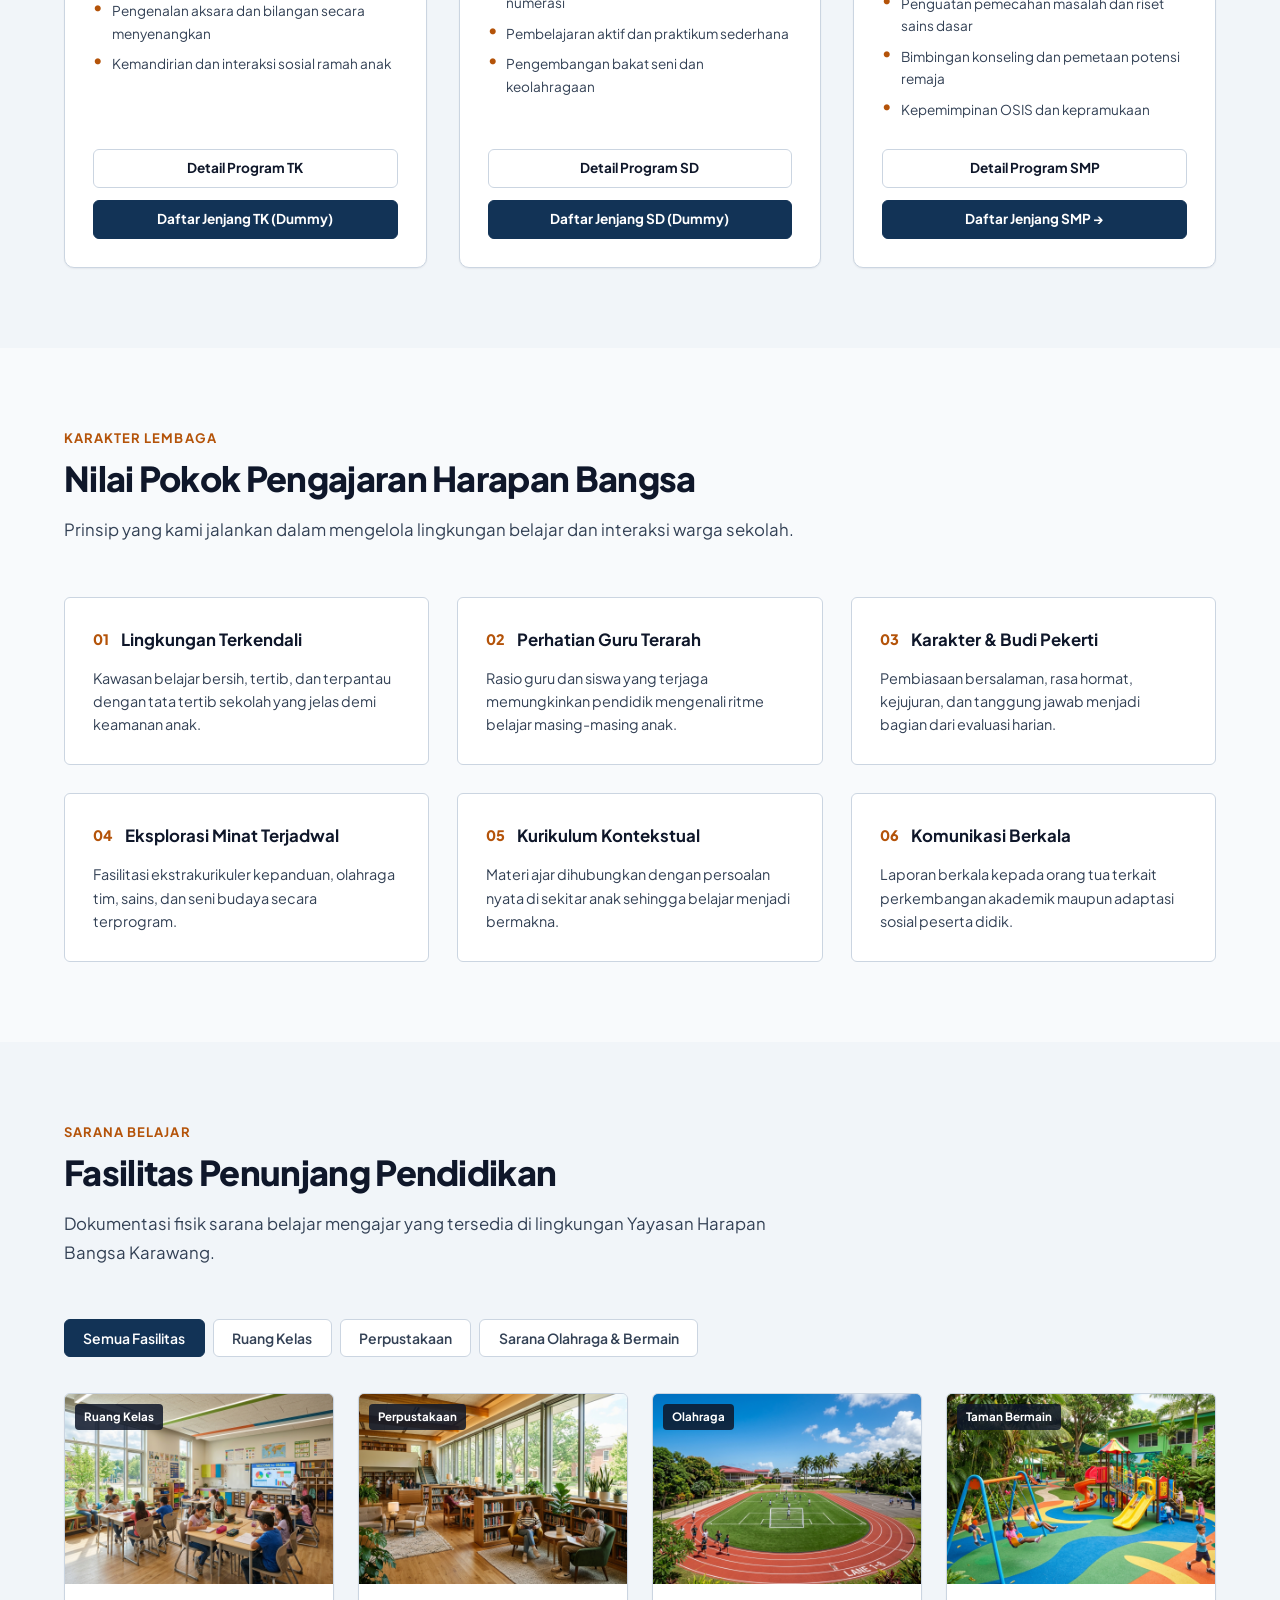
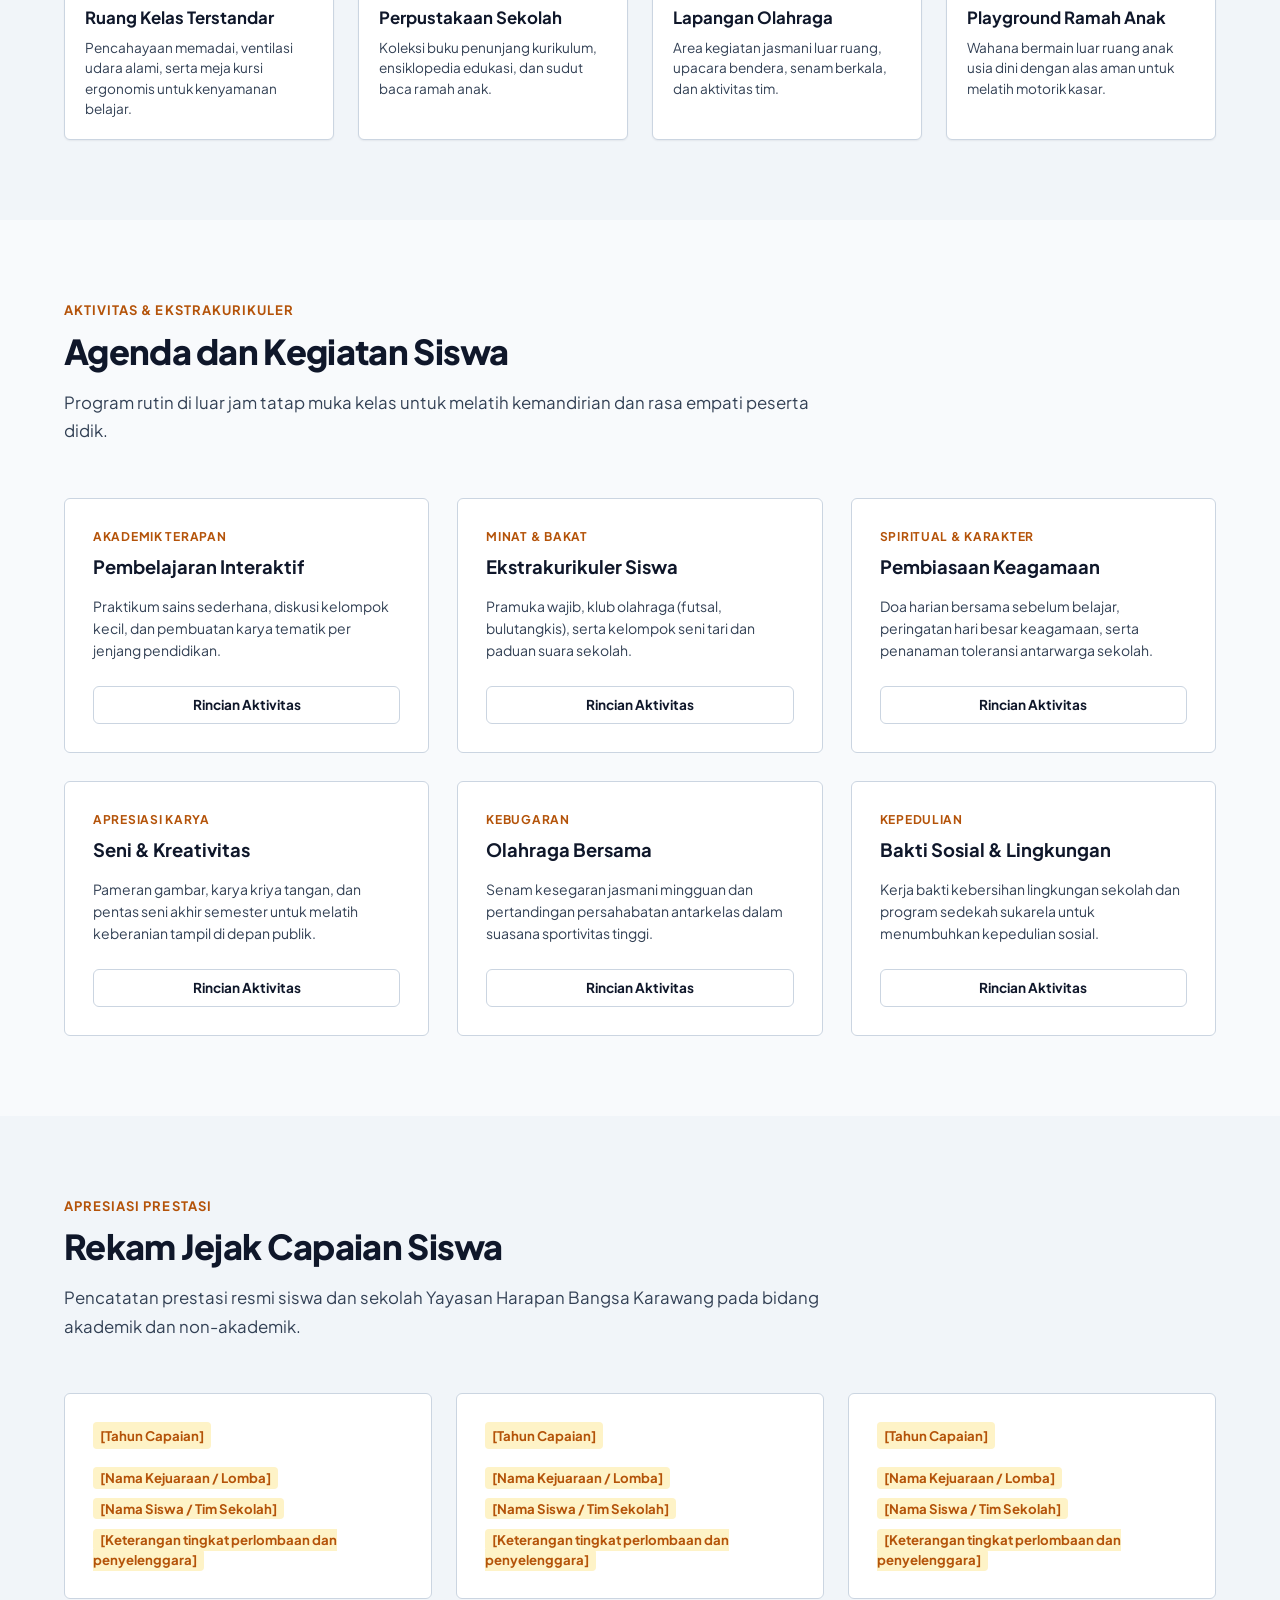
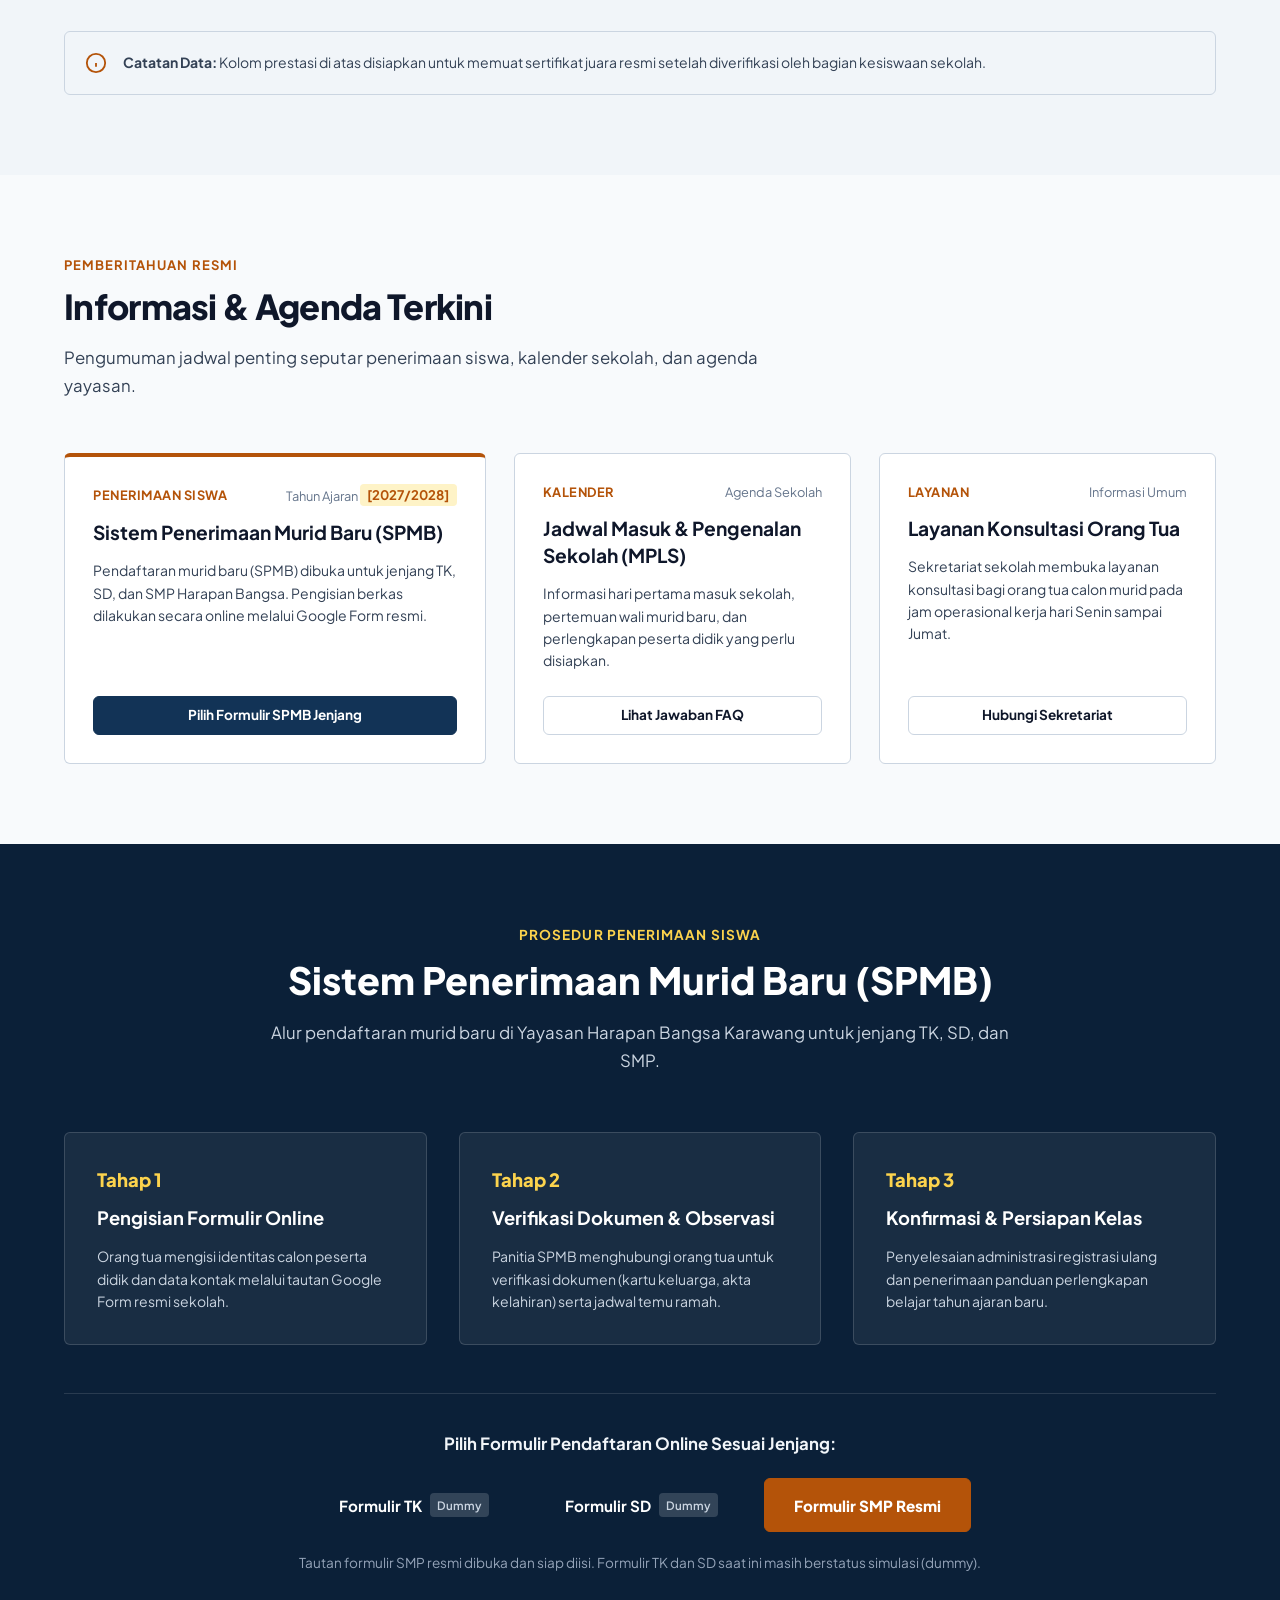
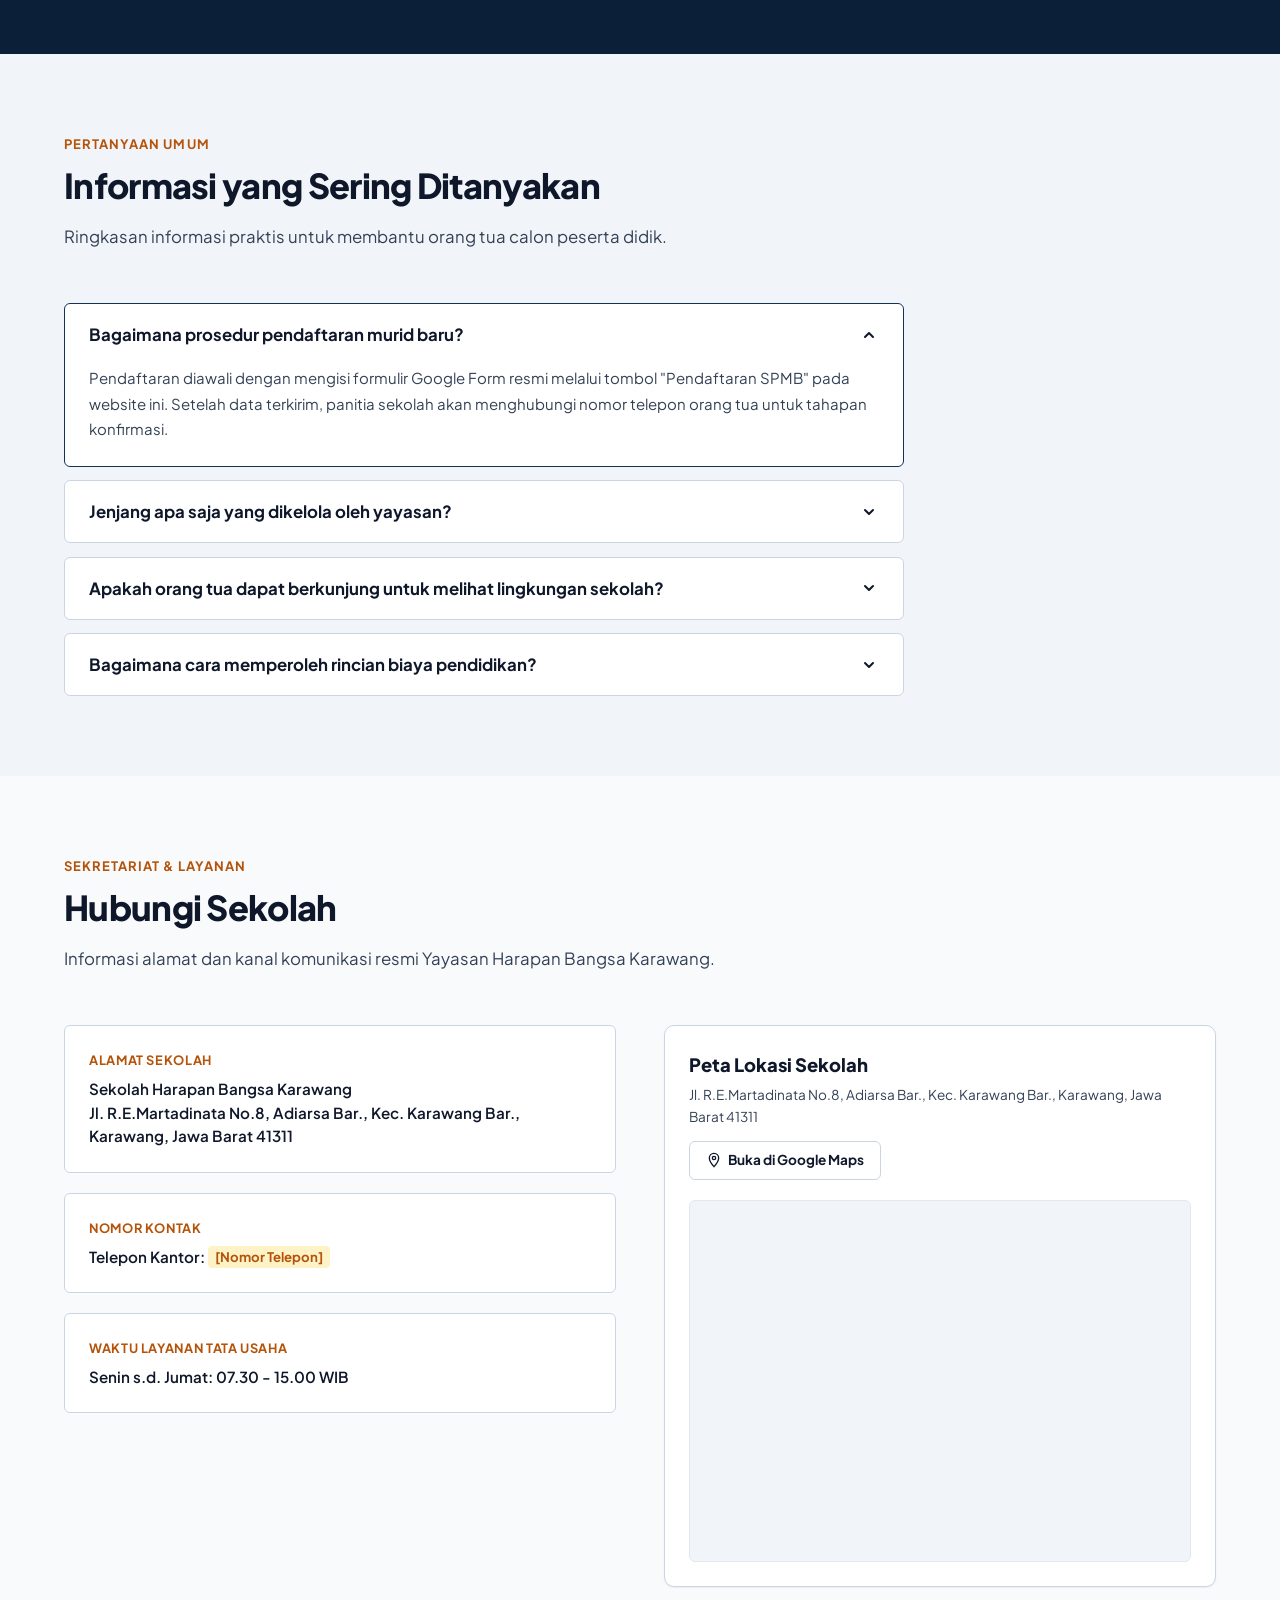
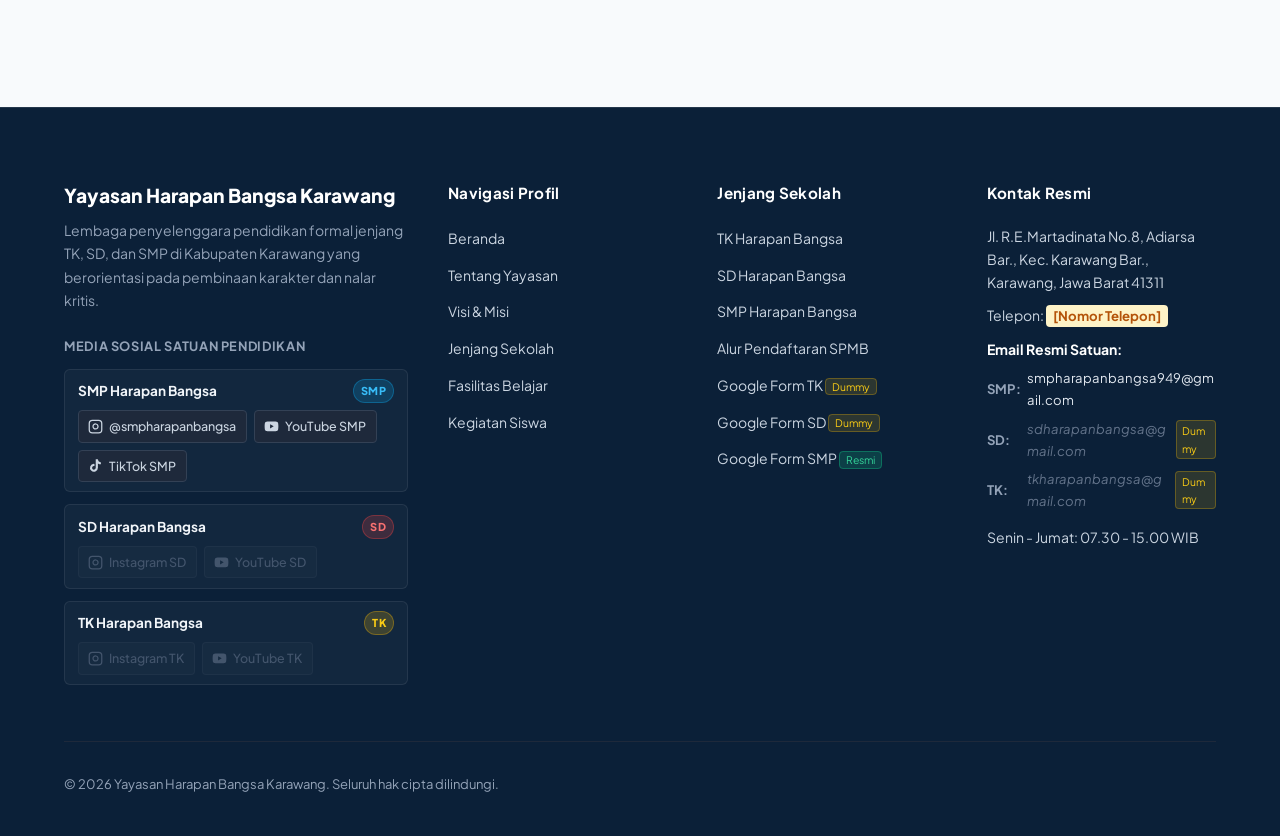
==== commit ad77c80a: "update" ====
--- a/index.html
+++ b/index.html
@@ -48,71 +48,151 @@
 <body>
 
 
-  <!-- Header / Navigation Bar -->
+  <!-- Header / Navigation Bar (UNSIKA Architectural Style) -->
   <header class="header" id="header">
-    <div class="container header-container">
-      <!-- School Brand -->
-      <a href="#beranda" class="brand-link" aria-label="Beranda Yayasan Harapan Bangsa Karawang">
-        <img src="assets/images/logo-smp-harapan-bangsa.jpeg" alt="Logo SMP Harapan Bangsa" class="brand-logo-img">
-        <div class="brand-title-group">
-          <span class="brand-name">Harapan Bangsa</span>
-          <span class="brand-sub">Yayasan Pendidikan Karawang</span>
-        </div>
-      </a>
-
-      <!-- Navigation Menu -->
-      <nav class="nav-menu" id="navMenu" aria-label="Menu Utama">
-        <div class="nav-menu-links">
-          <a href="#beranda" class="nav-link active">Beranda</a>
-          <a href="#tentang" class="nav-link">Tentang</a>
-          <a href="#visimisi" class="nav-link">Visi &amp; Misi</a>
-          <a href="#pendidikan" class="nav-link">Pendidikan</a>
-          <a href="#keunggulan" class="nav-link">Keunggulan</a>
-          <a href="#fasilitas" class="nav-link">Fasilitas</a>
-          <a href="#kegiatan" class="nav-link">Kegiatan</a>
-          <a href="#prestasi" class="nav-link">Prestasi</a>
-          <a href="#informasi" class="nav-link">Informasi</a>
-          <a href="#pendaftaran" class="nav-link">SPMB</a>
-          <a href="#kontak" class="nav-link">Kontak</a>
-        </div>
-        <div class="nav-menu-mobile-footer">
-          <a href="#pendaftaran" class="btn btn-primary btn-block">
-            Pendaftaran SPMB Online
+    <!-- Top Bar (Maroon Banner with Slanted Cut) -->
+    <div class="header-topbar">
+      <div class="topbar-wrapper">
+        <div class="topbar-left-spacer"></div>
+        <div class="topbar-slanted-banner">
+          <div class="topbar-marquee-wrap">
+            <div class="topbar-marquee-track">
+              <span class="topbar-welcome-text" data-i18n="topbar_welcome">
+                SELAMAT DATANG DI WEBSITE RESMI YAYASAN HARAPAN BANGSA KARAWANG
+              </span>
+            </div>
+          </div>
+          <div class="topbar-right-group">
+            <div class="topbar-socials" aria-label="Media Sosial Resmi">
+              <a href="https://instagram.com/[username]" target="_blank" rel="noopener noreferrer" class="topbar-social-link" title="Instagram" aria-label="Instagram">
+                <svg width="13" height="13" viewBox="0 0 24 24" fill="currentColor"><path d="M12 2.163c3.204 0 3.584.012 4.85.07 3.252.148 4.771 1.691 4.919 4.919.058 1.265.069 1.645.069 4.849 0 3.205-.012 3.584-.069 4.849-.149 3.225-1.664 4.771-4.919 4.919-1.266.058-1.644.07-4.85.07-3.204 0-3.584-.012-4.849-.07-3.26-.149-4.771-1.699-4.919-4.92-.058-1.265-.07-1.644-.07-4.849 0-3.204.013-3.583.07-4.849.149-3.227 1.664-4.771 4.919-4.919 1.266-.057 1.645-.069 4.849-.069zm0-2.163c-3.259 0-3.667.014-4.947.072-4.358.2-6.78 2.618-6.98 6.98-.059 1.281-.073 1.689-.073 4.948 0 3.259.014 3.668.072 4.948.2 4.358 2.618 6.78 6.98 6.98 1.281.058 1.689.072 4.948.072 3.259 0 3.668-.014 4.948-.072 4.354-.2 6.782-2.618 6.979-6.98.059-1.28.073-1.689.073-4.948 0-3.259-.014-3.667-.072-4.947-.196-4.354-2.617-6.78-6.979-6.98-1.281-.059-1.69-.073-4.949-.073zm0 5.838c-3.403 0-6.162 2.759-6.162 6.162s2.759 6.163 6.162 6.163 6.162-2.759 6.162-6.163c0-3.403-2.759-6.162-6.162-6.162zm0 10.162c-2.209 0-4-1.79-4-4 0-2.209 1.791-4 4-4s4 1.791 4 4c0 2.21-1.791 4-4 4zm6.406-11.845c-.796 0-1.441.645-1.441 1.44s.645 1.44 1.441 1.44c.795 0 1.439-.645 1.439-1.44s-.644-1.44-1.439-1.44z"/></svg>
+              </a>
+              <a href="https://twitter.com/[username]" target="_blank" rel="noopener noreferrer" class="topbar-social-link" title="Twitter / X" aria-label="Twitter">
+                <svg width="13" height="13" viewBox="0 0 24 24" fill="currentColor"><path d="M18.244 2.25h3.308l-7.227 8.26 8.502 11.24H16.17l-5.214-6.817L4.99 21.75H1.68l7.73-8.835L1.254 2.25H8.08l4.713 6.231zm-1.161 17.52h1.833L7.084 4.126H5.117z"/></svg>
+              </a>
+              <a href="https://youtube.com/[username]" target="_blank" rel="noopener noreferrer" class="topbar-social-link" title="YouTube" aria-label="YouTube">
+                <svg width="13" height="13" viewBox="0 0 24 24" fill="currentColor"><path d="M23.498 6.186a3.016 3.016 0 0 0-2.122-2.136C19.505 3.545 12 3.545 12 3.545s-7.505 0-9.377.505A3.017 3.017 0 0 0 .502 6.186C0 8.07 0 12 0 12s0 3.93.502 5.814a3.016 3.016 0 0 0 2.122 2.136c1.871.505 9.376.505 9.376.505s7.505 0 9.377-.505a3.015 3.015 0 0 0 2.122-2.136C24 15.93 24 12 24 12s0-3.93-.502-5.814zM9.545 15.568V8.432L15.818 12l-6.273 3.568z"/></svg>
+              </a>
+            </div>
+            <!-- Language Flags (Indonesia / English) -->
+            <div class="topbar-flags" title="Pilihan Bahasa / Select Language">
+              <button type="button" class="flag-badge flag-id active" data-lang="id" title="Bahasa Indonesia" aria-label="Bahasa Indonesia">
+                <span class="flag-stripe-red"></span>
+                <span class="flag-stripe-white"></span>
+              </button>
+              <button type="button" class="flag-badge flag-en" data-lang="en" title="English" aria-label="English">
+                <svg viewBox="0 0 60 30" width="20" height="12" class="flag-svg-en">
+                  <clipPath id="uk-clip"><path d="M0,0 v30 h60 v-30 z"/></clipPath>
+                  <g clip-path="url(#uk-clip)">
+                    <path d="M0,0 v30 h60 v-30 z" fill="#012169"/>
+                    <path d="M0,0 L60,30 M60,0 L0,30" stroke="#fff" stroke-width="6"/>
+                    <path d="M0,0 L60,30 M60,0 L0,30" stroke="#C8102E" stroke-width="4"/>
+                    <path d="M30,0 v30 M0,15 h60" stroke="#fff" stroke-width="10"/>
+                    <path d="M30,0 v30 M0,15 h60" stroke="#C8102E" stroke-width="6"/>
+                  </g>
+                </svg>
+              </button>
+            </div>
+          </div>
+        </div>
+      </div>
+    </div>
+
+    <!-- Main Navigation Bar -->
+    <div class="header-main">
+      <div class="container header-container">
+        <!-- School Brand -->
+        <a href="#beranda" class="brand-link" aria-label="Beranda Yayasan Harapan Bangsa Karawang">
+          <img src="assets/images/logo-smp-harapan-bangsa.png" alt="Logo SMP Harapan Bangsa" class="brand-logo-img">
+          <div class="brand-title-group">
+            <span class="brand-name">Harapan Bangsa</span>
+            <span class="brand-sub" data-i18n="brand_sub">Yayasan Pendidikan Karawang</span>
+          </div>
+        </a>
+
+        <!-- Navigation Menu -->
+        <nav class="nav-menu" id="navMenu" aria-label="Menu Utama">
+          <div class="nav-menu-links">
+            <a href="#beranda" class="nav-link active" data-i18n="nav_home">Home</a>
+            
+            <div class="nav-item-dropdown">
+              <a href="#tentang" class="nav-link nav-dropdown-trigger">
+                <span data-i18n="nav_profile">Profil</span> <svg class="nav-chevron" viewBox="0 0 20 20" fill="currentColor" aria-hidden="true"><path fill-rule="evenodd" d="M5.293 7.293a1 1 0 011.414 0L10 10.586l3.293-3.293a1 1 0 111.414 1.414l-4 4a1 1 0 01-1.414 0l-4-4a1 1 0 010-1.414z" clip-rule="evenodd"/></svg>
+              </a>
+              <div class="nav-dropdown-menu">
+                <a href="#tentang" class="nav-dropdown-item" data-i18n="nav_about">Tentang Sekolah</a>
+                <a href="#visimisi" class="nav-dropdown-item" data-i18n="nav_vision">Visi &amp; Misi</a>
+                <a href="#keunggulan" class="nav-dropdown-item" data-i18n="nav_advantages">Keunggulan Lembaga</a>
+              </div>
+            </div>
+
+            <div class="nav-item-dropdown">
+              <a href="#pendidikan" class="nav-link nav-dropdown-trigger">
+                <span data-i18n="nav_education">Pendidikan</span> <svg class="nav-chevron" viewBox="0 0 20 20" fill="currentColor" aria-hidden="true"><path fill-rule="evenodd" d="M5.293 7.293a1 1 0 011.414 0L10 10.586l3.293-3.293a1 1 0 111.414 1.414l-4 4a1 1 0 01-1.414 0l-4-4a1 1 0 010-1.414z" clip-rule="evenodd"/></svg>
+              </a>
+              <div class="nav-dropdown-menu">
+                <a href="jenjang/tk.html" class="nav-dropdown-item" data-i18n="nav_tk">TK Harapan Bangsa</a>
+                <a href="jenjang/sd.html" class="nav-dropdown-item" data-i18n="nav_sd">SD Harapan Bangsa</a>
+                <a href="jenjang/smp.html" class="nav-dropdown-item" data-i18n="nav_smp">SMP Harapan Bangsa</a>
+              </div>
+            </div>
+
+            <a href="#fasilitas" class="nav-link" data-i18n="nav_facilities">Fasilitas</a>
+            <a href="#kegiatan" class="nav-link" data-i18n="nav_activities">Kegiatan</a>
+            <a href="#prestasi" class="nav-link" data-i18n="nav_achievements">Prestasi</a>
+
+            <div class="nav-item-dropdown">
+              <a href="#informasi" class="nav-link nav-dropdown-trigger">
+                <span data-i18n="nav_information">Informasi</span> <svg class="nav-chevron" viewBox="0 0 20 20" fill="currentColor" aria-hidden="true"><path fill-rule="evenodd" d="M5.293 7.293a1 1 0 011.414 0L10 10.586l3.293-3.293a1 1 0 111.414 1.414l-4 4a1 1 0 01-1.414 0l-4-4a1 1 0 010-1.414z" clip-rule="evenodd"/></svg>
+              </a>
+              <div class="nav-dropdown-menu">
+                <a href="#informasi" class="nav-dropdown-item" data-i18n="nav_news">Agenda &amp; Berita</a>
+                <a href="#faq" class="nav-dropdown-item" data-i18n="nav_faq">Tanya Jawab (FAQ)</a>
+              </div>
+            </div>
+
+            <a href="#pendaftaran" class="nav-link" data-i18n="nav_spmb">SPMB</a>
+            <a href="#kontak" class="nav-link" data-i18n="nav_contact">Kontak</a>
+          </div>
+          <div class="nav-menu-mobile-footer">
+            <a href="#pendaftaran" class="btn btn-primary btn-block" data-i18n="nav_spmb_mobile">
+              Pendaftaran SPMB Online
+            </a>
+          </div>
+        </nav>
+
+        <!-- Utilities & Mobile Toggle -->
+        <div class="header-utilities">
+          <!-- Dual Theme Toggle (R-21 & R-34) -->
+          <button class="header-icon-btn theme-toggle-btn" id="themeToggleBtn" aria-label="Ganti tema tampilan terang atau gelap" title="Ganti Tema">
+            <svg class="theme-icon-light" viewBox="0 0 24 24" fill="none" stroke="currentColor" stroke-width="2" aria-hidden="true">
+              <circle cx="12" cy="12" r="5"></circle>
+              <line x1="12" y1="1" x2="12" y2="3"></line>
+              <line x1="12" y1="21" x2="12" y2="23"></line>
+              <line x1="4.22" y1="4.22" x2="5.64" y2="5.64"></line>
+              <line x1="18.36" y1="18.36" x2="19.78" y2="19.78"></line>
+              <line x1="1" y1="12" x2="3" y2="12"></line>
+              <line x1="21" y1="12" x2="23" y2="12"></line>
+              <line x1="4.22" y1="19.78" x2="5.64" y2="18.36"></line>
+              <line x1="18.36" y1="5.64" x2="19.78" y2="4.22"></line>
+            </svg>
+            <svg class="theme-icon-dark" viewBox="0 0 24 24" fill="none" stroke="currentColor" stroke-width="2" aria-hidden="true">
+              <path d="M21 12.79A9 9 0 1 1 11.21 3 7 7 0 0 0 21 12.79z"></path>
+            </svg>
+          </button>
+
+          <!-- Header Registration CTA Button -->
+          <a href="#pendaftaran" class="btn btn-primary btn-sm header-cta-btn" data-i18n="header_cta_spmb">
+            SPMB
           </a>
-        </div>
-      </nav>
-
-      <!-- Utilities & Mobile Toggle -->
-      <div class="header-utilities">
-        <!-- Dual Theme Toggle (R-21 & R-34) -->
-        <button class="theme-toggle-btn" id="themeToggleBtn" aria-label="Ganti tema tampilan terang atau gelap" title="Ganti Tema">
-          <svg class="theme-icon-light" viewBox="0 0 24 24" fill="none" stroke="currentColor" stroke-width="2" aria-hidden="true">
-            <circle cx="12" cy="12" r="5"></circle>
-            <line x1="12" y1="1" x2="12" y2="3"></line>
-            <line x1="12" y1="21" x2="12" y2="23"></line>
-            <line x1="4.22" y1="4.22" x2="5.64" y2="5.64"></line>
-            <line x1="18.36" y1="18.36" x2="19.78" y2="19.78"></line>
-            <line x1="1" y1="12" x2="3" y2="12"></line>
-            <line x1="21" y1="12" x2="23" y2="12"></line>
-            <line x1="4.22" y1="19.78" x2="5.64" y2="18.36"></line>
-            <line x1="18.36" y1="5.64" x2="19.78" y2="4.22"></line>
-          </svg>
-          <svg class="theme-icon-dark" viewBox="0 0 24 24" fill="none" stroke="currentColor" stroke-width="2" aria-hidden="true">
-            <path d="M21 12.79A9 9 0 1 1 11.21 3 7 7 0 0 0 21 12.79z"></path>
-          </svg>
-        </button>
-
-        <!-- Header Registration CTA -->
-        <a href="#pendaftaran" class="btn btn-primary btn-sm header-cta-btn">
-          Pendaftaran SPMB
-        </a>
-
-        <!-- Mobile Menu Toggle Button -->
-        <button class="nav-toggle" id="navToggle" aria-label="Buka menu navigasi" aria-expanded="false" aria-controls="navMenu">
-          <span class="nav-toggle-bar"></span>
-          <span class="nav-toggle-bar"></span>
-          <span class="nav-toggle-bar"></span>
-        </button>
+
+          <!-- Mobile Menu Toggle Button -->
+          <button class="nav-toggle" id="navToggle" aria-label="Buka menu navigasi" aria-expanded="false" aria-controls="navMenu">
+            <span class="nav-toggle-bar"></span>
+            <span class="nav-toggle-bar"></span>
+            <span class="nav-toggle-bar"></span>
+          </button>
+        </div>
       </div>
     </div>
   </header>
@@ -120,31 +200,42 @@
   <main>
     <!-- Hero Section (Full-width Background Architecture, UBP Style) -->
     <section class="hero" id="beranda">
-      <!-- Background Image Slideshow (Auto-slides every 2-3s) -->
+      <!-- Background Image Slideshow (Ken Burns Zoom + Smooth Slide Transition) -->
       <div class="hero-bg-slider" id="heroBgSlider" aria-hidden="true">
-        <div class="hero-bg-slide active" style="background-image: url('https://res.cloudinary.com/niixqrky/image/upload/v1790816269/Gedung.jpg'), url('assets/images/gedung.jpg');"></div>
-        <div class="hero-bg-slide" style="background-image: url('https://res.cloudinary.com/niixqrky/image/upload/v1790818906/Gedung2.jpg'), url('assets/images/gedung2.jpg');"></div>
-        <div class="hero-bg-slide" style="background-image: url('https://res.cloudinary.com/niixqrky/image/upload/v1790818906/Gedung3.jpg'), url('assets/images/gedung3.jpg');"></div>
+        <div class="hero-bg-slide is-active">
+          <div class="hero-bg-slide-media" style="background-image: url('https://res.cloudinary.com/niixqrky/image/upload/v1790816269/Gedung.jpg'), url('assets/images/gedung.jpg');"></div>
+        </div>
+        <div class="hero-bg-slide">
+          <div class="hero-bg-slide-media" style="background-image: url('https://res.cloudinary.com/niixqrky/image/upload/v1790818906/Gedung2.jpg'), url('assets/images/gedung2.jpg');"></div>
+        </div>
+        <div class="hero-bg-slide">
+          <div class="hero-bg-slide-media" style="background-image: url('https://res.cloudinary.com/niixqrky/image/upload/v1790818906/Gedung3.jpg'), url('assets/images/gedung3.jpg');"></div>
+        </div>
       </div>
       <div class="hero-backdrop-overlay"></div>
 
       <div class="container">
         <div class="hero-content-wrapper">
-          <div class="hero-tagline">Yayasan Harapan Bangsa Karawang</div>
-          <h1 class="hero-headline">
-            &ldquo;MEMBANGUN GENERASI BERKARAKTER, CERDAS &amp; BERDAYA SAING&rdquo;
+          <div class="hero-tagline" data-i18n="hero_tagline">Yayasan Harapan Bangsa Karawang</div>
+          <h1 class="hero-headline" aria-label="Membangun Generasi Berkarakter, Cerdas, dan Berdaya Saing">
+            <span class="hero-headline-prefix" data-i18n="hero_prefix">&ldquo;MEMBANGUN GENERASI</span>
+            <span class="hero-headline-suffix">
+              <span class="hero-typing-wrapper">
+                <span class="hero-typing-word" id="heroTypingText">BERKARAKTER</span><span class="hero-typing-cursor" aria-hidden="true"></span>
+              </span>&rdquo;
+            </span>
           </h1>
           <div class="hero-subheadline-bar">
-            <p class="hero-subheadline">
+            <p class="hero-subheadline" data-i18n-html="hero_subheadline">
               Saatnya Menjadi Bagian Dari <strong>Yayasan Harapan Bangsa Karawang</strong>. Menyelenggarakan pendidikan terpadu jenjang TK, SD, dan SMP dengan pembinaan karakter kasih, nalar kritis, dan kemandirian siswa.
             </p>
           </div>
 
           <div class="hero-cta-group">
-            <a href="#pendaftaran" class="btn btn-hero-primary btn-lg">
+            <a href="#pendaftaran" class="btn btn-hero-primary btn-lg" data-i18n="hero_btn_register">
               Daftar Sekarang (SPMB)
             </a>
-            <a href="#pendidikan" class="btn btn-hero-secondary btn-lg">
+            <a href="#pendidikan" class="btn btn-hero-secondary btn-lg" data-i18n="hero_btn_explore">
               Lihat Jenjang Pendidikan
             </a>
           </div>
@@ -152,17 +243,20 @@
           <div class="hero-key-facts">
             <div class="key-fact-item">
               <span class="key-fact-title">TK &bull; SD &bull; SMP</span>
-              <span class="key-fact-subtitle">Pendidikan Formal Terpadu</span>
+              <span class="key-fact-subtitle" data-i18n="hero_fact1_sub">Pendidikan Formal Terpadu</span>
             </div>
             <div class="key-fact-item">
-              <span class="key-fact-title">Kurikulum Nasional</span>
-              <span class="key-fact-subtitle">Terintegrasi Penguatan Karakter</span>
+              <span class="key-fact-title" data-i18n="hero_fact2_title">Kurikulum Nasional</span>
+              <span class="key-fact-subtitle" data-i18n="hero_fact2_sub">Terintegrasi Penguatan Karakter</span>
             </div>
             <div class="key-fact-item">
-              <span class="key-fact-title">Karawang Barat</span>
-              <span class="key-fact-subtitle">Gedung Representatif &amp; Nyaman</span>
-            </div>
-          </div>
+              <span class="key-fact-title" data-i18n="hero_fact3_title">Karawang Barat</span>
+              <span class="key-fact-subtitle" data-i18n="hero_fact3_sub">Gedung Representatif &amp; Nyaman</span>
+            </div>
+          </div>
+        </div>
+      </div>
+    </section>
         </div>
       </div>
     </section>
@@ -171,9 +265,9 @@
     <section class="section section-alt" id="tentang">
       <div class="container">
         <div class="section-header">
-          <span class="section-label">Profil Kelembagaan</span>
-          <h2 class="section-title">Mengenal Yayasan Harapan Bangsa Karawang</h2>
-          <p class="section-desc">
+          <span class="section-label" data-i18n="sec_about_label">Profil Kelembagaan</span>
+          <h2 class="section-title" data-i18n="sec_about_title">Mengenal Yayasan Harapan Bangsa Karawang</h2>
+          <p class="section-desc" data-i18n="sec_about_desc">
             Lembaga pendidikan formal yang berkomitmen menyediakan pendidikan bermutu dan berkeadaban di wilayah Kabupaten Karawang.
           </p>
         </div>
@@ -247,9 +341,9 @@
     <section class="section" id="visimisi">
       <div class="container">
         <div class="section-header">
-          <span class="section-label">Arah &amp; Landasan</span>
-          <h2 class="section-title">Visi dan Misi Pendidikan</h2>
-          <p class="section-desc">
+          <span class="section-label" data-i18n="sec_visimisi_label">Arah &amp; Landasan</span>
+          <h2 class="section-title" data-i18n="sec_visimisi_title">Visi dan Misi Pendidikan</h2>
+          <p class="section-desc" data-i18n="sec_visimisi_desc">
             Prinsip pemandu seluruh kegiatan belajar mengajar dan pembinaan karakter di Yayasan Harapan Bangsa Karawang.
           </p>
         </div>
@@ -296,9 +390,9 @@
     <section class="section section-alt" id="pendidikan">
       <div class="container">
         <div class="section-header">
-          <span class="section-label">Satuan Pendidikan</span>
-          <h2 class="section-title">Program Jenjang Sekolah</h2>
-          <p class="section-desc">
+          <span class="section-label" data-i18n="sec_edu_label">Satuan Pendidikan</span>
+          <h2 class="section-title" data-i18n="sec_edu_title">Program Jenjang Sekolah</h2>
+          <p class="section-desc" data-i18n="sec_edu_desc">
             Struktur kurikulum berjenjang yang disesuaikan dengan tahapan psikologis dan kognitif peserta didik.
           </p>
         </div>
@@ -1145,6 +1239,35 @@
         </div>
       </div>
     </div>
+  <!-- Quick Search Modal (UNSIKA-Style Search Feature) -->
+  <div class="modal-overlay" id="searchModal" role="dialog" aria-modal="true" aria-labelledby="searchModalTitle">
+    <div class="modal-backdrop"></div>
+    <div class="modal-container search-modal-container">
+      <button class="modal-close-btn" id="searchModalClose" aria-label="Tutup pencarian">
+        <svg width="20" height="20" viewBox="0 0 20 20" fill="currentColor" aria-hidden="true">
+          <path fill-rule="evenodd" d="M4.293 4.293a1 1 0 011.414 0L10 8.586l4.293-4.293a1 1 0 111.414 1.414L10 8.586l4.293-4.293a1 1 0 111.414 1.414L11.414 10l4.293 4.293a1 1 0 01-1.414 1.414L10 11.414l-4.293 4.293a1 1 0 01-1.414-1.414L8.586 10 4.293 5.707a1 1 0 010-1.414z" clip-rule="evenodd" />
+        </svg>
+      </button>
+      <div class="modal-content-body search-modal-body">
+        <h3 class="modal-header-title" id="searchModalTitle">Pencarian Website</h3>
+        <p class="modal-text-desc">Temukan informasi jenjang pendidikan, agenda, fasilitas, dan pendaftaran SPMB.</p>
+        <div class="search-input-wrapper">
+          <svg viewBox="0 0 24 24" fill="none" stroke="currentColor" stroke-width="2" class="search-input-icon">
+            <circle cx="11" cy="11" r="8"></circle>
+            <line x1="21" y1="21" x2="16.65" y2="16.65"></line>
+          </svg>
+          <input type="text" id="quickSearchInput" class="search-input-field" placeholder="Ketik kata kunci (misal: SMP, SPMB, Fasilitas)..." autocomplete="off">
+        </div>
+        <div class="search-quick-tags">
+          <span class="search-tag-label">Tautan Cepat:</span>
+          <a href="#pendidikan" class="search-quick-chip">Jenjang TK, SD, SMP</a>
+          <a href="#pendaftaran" class="search-quick-chip">Alur SPMB</a>
+          <a href="#fasilitas" class="search-quick-chip">Fasilitas</a>
+          <a href="#visimisi" class="search-quick-chip">Visi Misi</a>
+          <a href="#kontak" class="search-quick-chip">Kontak</a>
+        </div>
+      </div>
+    </div>
   </div>
 
   <!-- JavaScript -->
--- a/css/style.css
+++ b/css/style.css
@@ -52,7 +52,9 @@
   --shadow-lg: 0 12px 24px -4px rgba(15, 23, 42, 0.12);
   
   /* Spacing */
-  --header-height: 76px;
+  --header-height: 116px;
+  --header-topbar-height: 38px;
+  --header-main-height: 78px;
   --container-max: 1200px;
   --section-padding-y: 5rem;
   
@@ -164,80 +166,287 @@
   padding-right: 1.5rem;
 }
 
-/* Navigation Header */
+/* ========================================================
+   Navigation Header (UNSIKA Architectural Theme)
+   Top Maroon Slanted Bar + Main White Navigation
+   ======================================================== */
 .header {
   position: sticky;
   top: 0;
   z-index: 100;
   background-color: var(--color-surface-card);
+  box-shadow: 0 3px 12px rgba(15, 23, 42, 0.08);
+  transition: background-color var(--transition-speed) var(--transition-timing);
+}
+
+/* 1. Top Bar (Slanted Navy Banner - Full Width) */
+.header-topbar {
+  height: var(--header-topbar-height);
+  background-color: var(--color-surface-card);
+  overflow: hidden;
+  position: relative;
+  z-index: 2;
+  width: 100%;
+}
+
+.topbar-wrapper {
+  width: 100%;
+  max-width: 100%;
+  margin: 0;
+  display: flex;
+  align-items: stretch;
+  height: 100%;
+  padding-left: 0;
+  padding-right: 0;
+}
+
+.topbar-left-spacer {
+  width: clamp(380px, calc((100vw - 1440px) / 2 + 500px), 640px);
+  flex-shrink: 0;
+  background-color: var(--color-surface-card);
+}
+
+.topbar-slanted-banner {
+  flex: 1;
+  background: linear-gradient(90deg, #0b2038 0%, #123356 100%);
+  clip-path: polygon(28px 0%, 100% 0%, 100% 100%, 0% 100%);
+  margin-left: -28px;
+  display: flex;
+  align-items: center;
+  justify-content: space-between;
+  padding-left: 42px;
+  padding-right: clamp(1.25rem, calc((100vw - 1440px) / 2 + 1.5rem), 3.5rem);
+  color: #ffffff;
+}
+
+.topbar-marquee-wrap {
+  overflow: hidden;
+  white-space: nowrap;
+  flex: 1;
+  min-width: 0;
+  display: flex;
+  align-items: center;
+  position: relative;
+  mask-image: linear-gradient(90deg, transparent, #000 14px, #000 calc(100% - 14px), transparent);
+  -webkit-mask-image: linear-gradient(90deg, transparent, #000 14px, #000 calc(100% - 14px), transparent);
+}
+
+.topbar-marquee-track {
+  display: inline-flex;
+  align-items: center;
+  white-space: nowrap;
+  padding-left: 100%;
+  animation: topbarMarquee 24s linear infinite;
+  will-change: transform;
+}
+
+.topbar-marquee-wrap:hover .topbar-marquee-track {
+  animation-play-state: paused;
+}
+
+@keyframes topbarMarquee {
+  0% {
+    transform: translateX(0);
+  }
+  100% {
+    transform: translateX(-100%);
+  }
+}
+
+.topbar-welcome-text {
+  font-size: 0.74rem;
+  font-weight: 700;
+  color: #fbbf24;
+  letter-spacing: 0.05em;
+  text-transform: uppercase;
+  display: inline-block;
+  white-space: nowrap;
+  transition: opacity 0.25s ease;
+}
+
+@media (prefers-reduced-motion: reduce) {
+  .topbar-marquee-track {
+    animation: none !important;
+    padding-left: 0 !important;
+    transform: none !important;
+  }
+}
+
+.topbar-right-group {
+  display: flex;
+  align-items: center;
+  gap: 1.25rem;
+  flex-shrink: 0;
+}
+
+.topbar-socials {
+  display: flex;
+  align-items: center;
+  gap: 0.75rem;
+}
+
+.topbar-social-link {
+  color: rgba(255, 255, 255, 0.88);
+  display: flex;
+  align-items: center;
+  justify-content: center;
+  transition: color var(--transition-speed) var(--transition-timing), transform var(--transition-speed) var(--transition-timing);
+}
+
+.topbar-social-link:hover {
+  color: #fbbf24;
+  transform: translateY(-1px);
+}
+
+/* Flag Selector Badges (ID & EN) */
+.topbar-flags {
+  display: flex;
+  align-items: center;
+  gap: 0.45rem;
+}
+
+.flag-badge {
+  display: inline-flex;
+  width: 22px;
+  height: 14px;
+  border-radius: 2px;
+  overflow: hidden;
+  box-shadow: 0 1px 3px rgba(0, 0, 0, 0.3);
+  border: 1.5px solid rgba(255, 255, 255, 0.45);
+  cursor: pointer;
+  background: transparent;
+  padding: 0;
+  position: relative;
+  transition: transform var(--transition-speed) var(--transition-timing),
+              border-color var(--transition-speed) var(--transition-timing),
+              box-shadow var(--transition-speed) var(--transition-timing);
+}
+
+.flag-badge:hover {
+  transform: scale(1.15);
+  border-color: #fbbf24;
+}
+
+.flag-badge:focus-visible {
+  outline: 2px solid #fbbf24;
+  outline-offset: 2px;
+}
+
+.flag-badge.active {
+  border-color: #fbbf24;
+  box-shadow: 0 0 0 2px rgba(251, 191, 36, 0.75), 0 2px 4px rgba(0, 0, 0, 0.4);
+  transform: scale(1.08);
+}
+
+.flag-id {
+  flex-direction: column;
+}
+
+.flag-stripe-red {
+  height: 50%;
+  background-color: #dc2626;
+  width: 100%;
+}
+
+.flag-stripe-white {
+  height: 50%;
+  background-color: #ffffff;
+  width: 100%;
+}
+
+.flag-en {
+  background-color: #012169;
+}
+
+.flag-svg-en {
+  width: 100%;
+  height: 100%;
+  display: block;
+}
+
+/* 2. Main Navigation Bar */
+.header-main {
+  height: var(--header-main-height);
+  background-color: var(--color-surface-card);
   border-bottom: 1px solid var(--color-border);
-  transition: background-color var(--transition-speed) var(--transition-timing), border-color var(--transition-speed) var(--transition-timing);
+  display: flex;
+  align-items: center;
 }
 
 .container.header-container {
   max-width: 1440px;
-  display: grid;
-  grid-template-columns: minmax(auto, 1fr) auto minmax(auto, 1fr);
-  align-items: center;
-  height: var(--header-height);
-  gap: 1rem;
+  display: flex;
+  align-items: center;
+  justify-content: space-between;
+  width: 100%;
+  gap: 1.5rem;
 }
 
 .brand-link {
   display: flex;
   align-items: center;
-  gap: 0.85rem;
-  justify-self: start;
+  gap: 1.15rem;
   flex-shrink: 0;
+  position: relative;
+  z-index: 10;
+  margin-top: calc(-1 * var(--header-topbar-height));
+  height: calc(var(--header-main-height) + var(--header-topbar-height));
 }
 
 .brand-logo-img {
   width: auto;
-  height: 48px;
-  max-width: 48px;
+  height: 72px;
+  max-width: 72px;
   object-fit: contain;
   flex-shrink: 0;
   display: block;
+  border-radius: var(--radius-xs);
+  filter: drop-shadow(0 3px 6px rgba(11, 32, 56, 0.16));
+}
+
+[data-theme="dark"] .brand-logo-img {
+  filter: drop-shadow(0 3px 8px rgba(0, 0, 0, 0.55));
 }
 
 .brand-title-group {
   display: flex;
   flex-direction: column;
+  justify-content: center;
 }
 
 .brand-name {
-  font-size: 1.05rem;
+  font-size: 1.3rem;
   font-weight: 800;
-  color: var(--color-primary);
-  line-height: 1.25;
+  color: #123356;
+  line-height: 1.15;
   letter-spacing: -0.01em;
   white-space: nowrap;
 }
 
 [data-theme="dark"] .brand-name {
-  color: var(--color-text-main);
+  color: #f8fafc;
 }
 
 .brand-sub {
-  font-size: 0.75rem;
-  font-weight: 600;
-  color: var(--color-text-muted);
+  font-size: 0.76rem;
+  font-weight: 700;
+  color: #b45309;
+  letter-spacing: 0.04em;
   white-space: nowrap;
-}
-
-/* Nav Menu (Centered in Header) */
+  margin-top: 2px;
+}
+
+/* Navigation Menu */
 .nav-menu {
   display: flex;
   align-items: center;
   justify-content: center;
-  justify-self: center;
 }
 
 .nav-menu-links {
   display: flex;
   align-items: center;
-  justify-content: center;
-  gap: 0.25rem;
+  gap: 0.35rem;
 }
 
 .nav-menu-mobile-footer {
@@ -245,32 +454,108 @@
 }
 
 .nav-link {
+  font-size: 0.88rem;
+  font-weight: 600;
+  color: #123356;
+  padding: 0.5rem 0.7rem;
+  border-radius: var(--radius-xs);
+  white-space: nowrap;
+  display: inline-flex;
+  align-items: center;
+  gap: 0.25rem;
+  line-height: 1;
+  transition: color var(--transition-speed) var(--transition-timing), background-color var(--transition-speed) var(--transition-timing);
+}
+
+.nav-link:hover {
+  color: #b45309;
+  background-color: rgba(18, 51, 86, 0.05);
+}
+
+.nav-link.active {
+  color: #123356;
+  font-weight: 700;
+  border-bottom: 2px solid #123356;
+}
+
+[data-theme="dark"] .nav-link {
+  color: #cbd5e1;
+}
+
+[data-theme="dark"] .nav-link:hover {
+  color: #fbbf24;
+  background-color: rgba(255, 255, 255, 0.05);
+}
+
+[data-theme="dark"] .nav-link.active {
+  color: #38bdf8;
+  border-bottom-color: #38bdf8;
+}
+
+/* Nav Item Dropdown */
+.nav-item-dropdown {
+  position: relative;
+  display: inline-flex;
+  align-items: center;
+}
+
+.nav-chevron {
+  width: 14px;
+  height: 14px;
+  transition: transform var(--transition-speed) var(--transition-timing);
+  opacity: 0.8;
+}
+
+.nav-item-dropdown:hover .nav-chevron {
+  transform: rotate(180deg);
+}
+
+.nav-dropdown-menu {
+  position: absolute;
+  top: 100%;
+  left: 0;
+  min-width: 220px;
+  background-color: var(--color-surface-card);
+  border: 1px solid var(--color-border);
+  border-top: 3px solid #123356;
+  border-radius: 0 0 var(--radius-sm) var(--radius-sm);
+  box-shadow: 0 8px 24px rgba(15, 23, 42, 0.12);
+  padding: 0.4rem 0;
+  opacity: 0;
+  visibility: hidden;
+  transform: translateY(8px);
+  transition: all 0.2s cubic-bezier(0.16, 1, 0.3, 1);
+  z-index: 110;
+}
+
+.nav-item-dropdown:hover .nav-dropdown-menu,
+.nav-item-dropdown:focus-within .nav-dropdown-menu {
+  opacity: 1;
+  visibility: visible;
+  transform: translateY(0);
+}
+
+.nav-dropdown-item {
+  display: block;
+  padding: 0.6rem 1.15rem;
   font-size: 0.84rem;
   font-weight: 600;
-  color: var(--color-text-muted);
-  padding: 0.45rem 0.6rem;
-  border-radius: var(--radius-sm);
-  white-space: nowrap;
-  display: inline-flex;
-  align-items: center;
-  line-height: 1;
-  transition: color var(--transition-speed) var(--transition-timing), background-color var(--transition-speed) var(--transition-timing);
-}
-
-.nav-link:hover {
-  color: var(--color-primary);
-  background-color: var(--color-surface-subtle);
-}
-
-.nav-link.active {
-  color: var(--color-primary);
-  background-color: var(--color-surface-subtle);
-  font-weight: 700;
-}
-
-[data-theme="dark"] .nav-link.active,
-[data-theme="dark"] .nav-link:hover {
-  color: var(--color-primary-light);
+  color: var(--color-text-main);
+  text-decoration: none;
+  transition: background-color var(--transition-speed) var(--transition-timing), color var(--transition-speed) var(--transition-timing);
+}
+
+.nav-dropdown-item:hover,
+.nav-dropdown-item.active {
+  background-color: rgba(18, 51, 86, 0.06);
+  color: #123356;
+  padding-left: 1.35rem;
+}
+
+[data-theme="dark"] .nav-dropdown-item:hover,
+[data-theme="dark"] .nav-dropdown-item.active {
+  background-color: rgba(255, 255, 255, 0.06);
+  color: #fbbf24;
 }
 
 /* Header Utilities */
@@ -278,34 +563,50 @@
   display: flex;
   align-items: center;
   justify-content: flex-end;
-  justify-self: end;
-  gap: 0.75rem;
-}
-
-/* Theme Toggle Button (R-21 & R-34) */
-.theme-toggle-btn {
+  gap: 0.6rem;
+  flex-shrink: 0;
+}
+
+.header-icon-btn {
   display: flex;
   align-items: center;
   justify-content: center;
-  width: 44px;
-  height: 44px;
+  width: 40px;
+  height: 40px;
   border: 1px solid var(--color-border);
   border-radius: var(--radius-sm);
-  color: var(--color-text-muted);
+  color: #123356;
   background-color: var(--color-surface-card);
-  transition: background-color var(--transition-speed) var(--transition-timing), border-color var(--transition-speed) var(--transition-timing), color var(--transition-speed) var(--transition-timing);
-}
-
-.theme-toggle-btn:hover {
-  color: var(--color-primary);
-  border-color: var(--color-primary);
+  cursor: pointer;
+  transition: background-color var(--transition-speed) var(--transition-timing), border-color var(--transition-speed) var(--transition-timing), color var(--transition-speed) var(--transition-timing), transform var(--transition-speed) var(--transition-timing);
+}
+
+.header-icon-btn:hover {
+  color: #123356;
+  border-color: #123356;
+  background-color: rgba(18, 51, 86, 0.05);
+  transform: translateY(-1px);
+}
+
+[data-theme="dark"] .header-icon-btn {
+  color: #cbd5e1;
+}
+
+[data-theme="dark"] .header-icon-btn:hover {
+  color: #38bdf8;
+  border-color: #38bdf8;
   background-color: var(--color-surface-subtle);
+}
+
+.header-icon-svg {
+  width: 18px;
+  height: 18px;
 }
 
 .theme-icon-light,
 .theme-icon-dark {
-  width: 20px;
-  height: 20px;
+  width: 19px;
+  height: 19px;
 }
 
 [data-theme="light"] .theme-icon-light {
@@ -324,14 +625,36 @@
   display: none;
 }
 
-/* Mobile Toggle (Accessible Animated Hamburger) */
+.header-cta-btn {
+  background-color: #123356;
+  border-color: #123356;
+  color: #ffffff;
+  font-weight: 700;
+  font-size: 0.85rem;
+  padding: 0.5rem 1.15rem;
+  border-radius: var(--radius-xs);
+  min-height: 40px;
+}
+
+.header-cta-btn:hover {
+  background-color: #0b2038;
+  border-color: #0b2038;
+  color: #ffffff;
+}
+
+[data-theme="dark"] .header-cta-btn {
+  background-color: #b45309;
+  border-color: #b45309;
+}
+
+/* Mobile Toggle */
 .nav-toggle {
   display: none;
   flex-direction: column;
   justify-content: center;
   align-items: center;
-  width: 44px;
-  height: 44px;
+  width: 40px;
+  height: 40px;
   border: 1px solid var(--color-border);
   border-radius: var(--radius-sm);
   background-color: var(--color-surface-card);
@@ -342,7 +665,7 @@
 }
 
 .nav-toggle-bar {
-  width: 20px;
+  width: 18px;
   height: 2px;
   background-color: var(--color-text-main);
   border-radius: 2px;
@@ -361,6 +684,80 @@
 
 .nav-toggle[aria-expanded="true"] .nav-toggle-bar:nth-child(3) {
   transform: translateY(-7px) rotate(-45deg);
+}
+
+/* Quick Search Dialog Styling */
+.search-modal-container {
+  max-width: 580px;
+  width: 90%;
+}
+
+.search-modal-body {
+  padding: 1.75rem;
+}
+
+.search-input-wrapper {
+  position: relative;
+  margin: 1.25rem 0;
+}
+
+.search-input-icon {
+  position: absolute;
+  left: 1rem;
+  top: 50%;
+  transform: translateY(-50%);
+  width: 20px;
+  height: 20px;
+  color: var(--color-text-muted);
+}
+
+.search-input-field {
+  width: 100%;
+  padding: 0.85rem 1rem 0.85rem 2.85rem;
+  border: 1.5px solid var(--color-border);
+  border-radius: var(--radius-sm);
+  font-family: inherit;
+  font-size: 1rem;
+  background-color: var(--color-surface-card);
+  color: var(--color-text-main);
+  outline: none;
+  transition: border-color var(--transition-speed) var(--transition-timing), box-shadow var(--transition-speed) var(--transition-timing);
+}
+
+.search-input-field:focus {
+  border-color: #123356;
+  box-shadow: 0 0 0 3px rgba(18, 51, 86, 0.15);
+}
+
+.search-quick-tags {
+  display: flex;
+  flex-wrap: wrap;
+  align-items: center;
+  gap: 0.5rem;
+}
+
+.search-tag-label {
+  font-size: 0.8rem;
+  font-weight: 700;
+  color: var(--color-text-light);
+}
+
+.search-quick-chip {
+  font-size: 0.8rem;
+  padding: 0.3rem 0.65rem;
+  background-color: var(--color-surface-subtle);
+  border: 1px solid var(--color-border);
+  border-radius: var(--radius-xs);
+  color: var(--color-text-main);
+  text-decoration: none;
+  font-weight: 600;
+  transition: all var(--transition-speed) var(--transition-timing);
+}
+
+.search-quick-chip:hover {
+  background-color: #123356;
+  border-color: #123356;
+  color: #ffffff;
 }
 
 /* Buttons (Contextual, no decorative arrows on everything, R-08 & R-15) */
@@ -484,11 +881,12 @@
 /* Hero Section (UBP Karawang Architectural Style with Background Slideshow) */
 .hero {
   position: relative;
-  min-height: 580px;
-  display: flex;
-  align-items: center;
-  padding-top: 5rem;
-  padding-bottom: 5.5rem;
+  min-height: calc(100vh - var(--header-height));
+  min-height: calc(100dvh - var(--header-height));
+  display: flex;
+  align-items: center;
+  padding-top: 3.5rem;
+  padding-bottom: 3.5rem;
   background-color: #0b2038;
   border-bottom: 2px solid var(--color-border);
   color: #ffffff;
@@ -512,18 +910,79 @@
   left: 0;
   width: 100%;
   height: 100%;
+  overflow: hidden;
+  opacity: 1;
+  transform: translateX(100%);
+  transition: transform 0.85s cubic-bezier(0.25, 1, 0.5, 1);
+  will-change: transform;
+  z-index: 1;
+}
+
+.hero-bg-slide.is-active {
+  transform: translateX(0);
+  z-index: 2;
+}
+
+.hero-bg-slide.is-leaving {
+  transform: translateX(-100%);
+  z-index: 2;
+  transition: transform 0.85s cubic-bezier(0.25, 1, 0.5, 1);
+}
+
+.hero-bg-slide.no-trans {
+  transition: none !important;
+}
+
+.hero-bg-slide-media {
+  position: absolute;
+  top: 0;
+  left: 0;
+  width: 100%;
+  height: 100%;
   background-size: cover;
   background-position: center right;
   background-repeat: no-repeat;
-  opacity: 0;
-  transform: scale(1.03);
-  transition: opacity 1.2s ease-in-out, transform 3.5s ease-out;
-  will-change: opacity, transform;
-}
-
-.hero-bg-slide.active {
-  opacity: 1;
   transform: scale(1);
+  will-change: transform;
+}
+
+/* Efek Ken Burns Zoom Halus saat slide aktif (tanpa kelap-kelip) */
+.hero-bg-slide.is-active .hero-bg-slide-media {
+  animation: heroKenBurnsZoom 5.5s cubic-bezier(0.25, 1, 0.5, 1) forwards;
+}
+
+.hero-bg-slide.is-leaving .hero-bg-slide-media {
+  transform: scale(1.08);
+}
+
+@keyframes heroKenBurnsZoom {
+  0% {
+    transform: scale(1);
+  }
+  100% {
+    transform: scale(1.08);
+  }
+}
+
+@media (prefers-reduced-motion: reduce) {
+  .hero-bg-slide {
+    transition: opacity 0.6s ease !important;
+    transform: none !important;
+  }
+  .hero-bg-slide:not(.is-active) {
+    opacity: 0 !important;
+  }
+  .hero-bg-slide.is-active {
+    opacity: 1 !important;
+  }
+  .hero-bg-slide.is-leaving {
+    opacity: 0 !important;
+  }
+  .hero-bg-slide.is-active .hero-bg-slide-media,
+  .hero-bg-slide.is-leaving .hero-bg-slide-media {
+    animation: none !important;
+    transform: none !important;
+  }
 }
 
 .hero-backdrop-overlay {
@@ -555,11 +1014,58 @@
 .hero-headline {
   font-size: 2.85rem;
   font-weight: 800;
-  line-height: 1.2;
+  line-height: 1.25;
   letter-spacing: -0.02em;
   color: #ffffff;
   margin-bottom: 1.5rem;
   text-shadow: 0 2px 10px rgba(0, 0, 0, 0.45);
+  min-height: 2.5em;
+}
+
+.hero-headline-prefix {
+  display: block;
+}
+
+.hero-headline-suffix {
+  display: block;
+  min-height: 1.25em;
+}
+
+.hero-typing-wrapper {
+  display: inline-flex;
+  align-items: baseline;
+  color: #fbbf24;
+  text-shadow: 0 2px 12px rgba(251, 191, 36, 0.25);
+}
+
+.hero-typing-word {
+  display: inline;
+}
+
+.hero-typing-cursor {
+  display: inline-block;
+  width: 3px;
+  height: 0.85em;
+  background-color: #fbbf24;
+  margin-left: 3px;
+  vertical-align: -0.05em;
+  animation: heroCursorBlink 0.9s infinite ease-in-out;
+  border-radius: 1px;
+}
+
+@keyframes heroCursorBlink {
+  0%, 100% {
+    opacity: 1;
+  }
+  50% {
+    opacity: 0;
+  }
+}
+
+@media (prefers-reduced-motion: reduce) {
+  .hero-typing-cursor {
+    display: none;
+  }
 }
 
 .hero-subheadline-bar {
@@ -1846,6 +2352,11 @@
 
 /* 1. Large Tablet / Narrow Desktop (<= 1120px) */
 @media (max-width: 1120px) {
+  .brand-link {
+    margin-top: 0;
+    height: auto;
+  }
+
   .container.header-container {
     display: flex;
     justify-content: space-between;
@@ -1893,38 +2404,213 @@
   .nav-menu-links {
     display: flex;
     flex-direction: column;
+    align-items: stretch;
+    width: 100%;
     gap: 0.35rem;
   }
   
   .nav-link {
-    padding: 0.8rem 1rem;
+    width: 100%;
+    padding: 0.85rem 1.1rem;
     font-size: 0.95rem;
     font-weight: 600;
+    color: var(--color-text-main);
     border-radius: var(--radius-sm);
     white-space: normal;
     display: flex;
     align-items: center;
+    justify-content: flex-start;
+    text-align: left;
+    border-left: 3px solid transparent;
+    transition: all var(--transition-speed) var(--transition-timing);
   }
 
   .nav-link:hover,
   .nav-link:active {
-    background-color: var(--color-surface-subtle);
+    background-color: rgba(18, 51, 86, 0.05);
     color: var(--color-primary);
   }
 
   .nav-link.active {
-    background-color: var(--color-surface-subtle);
+    background-color: rgba(18, 51, 86, 0.07);
     color: var(--color-primary);
+    font-weight: 700;
     border-left: 3px solid var(--color-accent);
-  }
-
+    border-top-left-radius: 0;
+    border-bottom-left-radius: 0;
+  }
+
+  [data-theme="dark"] .nav-link {
+    color: #cbd5e1;
+  }
+
+  [data-theme="dark"] .nav-link:hover,
+  [data-theme="dark"] .nav-link:active {
+    background-color: rgba(255, 255, 255, 0.06);
+    color: #f8fafc;
+  }
+
+  [data-theme="dark"] .nav-link.active {
+    background-color: rgba(56, 189, 248, 0.12);
+    color: #38bdf8;
+    border-left: 3px solid var(--color-accent);
+  }
+
+  /* Mobile Dropdown Accordion Structure */
+  .nav-item-dropdown {
+    width: 100%;
+    display: flex;
+    flex-direction: column;
+    align-items: stretch;
+  }
+
+  .nav-item-dropdown:hover .nav-chevron {
+    transform: none; /* Matikan rotasi saat hanya hover di touch screen */
+  }
+
+  .nav-dropdown-trigger {
+    width: 100%;
+    display: flex;
+    align-items: center;
+    justify-content: space-between;
+    padding: 0.85rem 1.1rem;
+    cursor: pointer;
+  }
+
+  .nav-dropdown-trigger .nav-chevron {
+    width: 18px;
+    height: 18px;
+    opacity: 0.65;
+    transition: transform 0.22s cubic-bezier(0.16, 1, 0.3, 1), opacity 0.18s ease;
+  }
+
+  .nav-item-dropdown.is-open > .nav-dropdown-trigger {
+    background-color: rgba(18, 51, 86, 0.04);
+    color: var(--color-primary);
+    font-weight: 700;
+  }
+
+  .nav-item-dropdown.is-open > .nav-dropdown-trigger .nav-chevron {
+    transform: rotate(180deg);
+    opacity: 1;
+    color: var(--color-primary);
+  }
+
+  [data-theme="dark"] .nav-item-dropdown.is-open > .nav-dropdown-trigger {
+    background-color: rgba(255, 255, 255, 0.05);
+    color: #38bdf8;
+  }
+
+  [data-theme="dark"] .nav-item-dropdown.is-open > .nav-dropdown-trigger .nav-chevron {
+    color: #38bdf8;
+  }
+
+  .nav-dropdown-menu {
+    position: static;
+    width: calc(100% - 1.25rem);
+    box-shadow: none;
+    border: none;
+    border-left: 2px solid rgba(18, 51, 86, 0.16);
+    border-radius: 0;
+    background-color: transparent;
+    padding: 0.35rem 0 0.35rem 0.85rem;
+    margin: 0.2rem 0 0.5rem 1.1rem;
+    display: none;
+    flex-direction: column;
+    gap: 0.2rem;
+    opacity: 1;
+    visibility: visible;
+    transform: none;
+  }
+
+  [data-theme="dark"] .nav-dropdown-menu {
+    border-left-color: rgba(56, 189, 248, 0.25);
+  }
+
+  .nav-item-dropdown.is-open .nav-dropdown-menu {
+    display: flex;
+    animation: submenuExpand 0.2s cubic-bezier(0.16, 1, 0.3, 1) forwards;
+  }
+
+  @keyframes submenuExpand {
+    from {
+      opacity: 0;
+      transform: translateY(-5px);
+    }
+    to {
+      opacity: 1;
+      transform: translateY(0);
+    }
+  }
+
+  .nav-dropdown-item {
+    display: flex;
+    align-items: center;
+    width: 100%;
+    padding: 0.65rem 0.85rem;
+    font-size: 0.88rem;
+    font-weight: 500;
+    color: var(--color-text-muted);
+    border-radius: var(--radius-xs);
+    text-decoration: none;
+    transition: all var(--transition-speed) var(--transition-timing);
+  }
+
+  .nav-dropdown-item::before {
+    content: "";
+    display: inline-block;
+    width: 4px;
+    height: 4px;
+    border-radius: 50%;
+    background-color: var(--color-border);
+    margin-right: 0.6rem;
+    flex-shrink: 0;
+    transition: background-color var(--transition-speed) var(--transition-timing);
+  }
+
+  .nav-dropdown-item:hover,
+  .nav-dropdown-item:active,
+  .nav-dropdown-item.active {
+    background-color: rgba(18, 51, 86, 0.06);
+    color: var(--color-primary);
+    padding-left: 1.05rem;
+  }
+
+  .nav-dropdown-item:hover::before,
+  .nav-dropdown-item:active::before,
+  .nav-dropdown-item.active::before {
+    background-color: var(--color-accent);
+  }
+
+  [data-theme="dark"] .nav-dropdown-item {
+    color: #94a3b8;
+  }
+
+  [data-theme="dark"] .nav-dropdown-item:hover,
+  [data-theme="dark"] .nav-dropdown-item:active,
+  [data-theme="dark"] .nav-dropdown-item.active {
+    background-color: rgba(255, 255, 255, 0.06);
+    color: #38bdf8;
+  }
+
+  /* Mobile menu footer */
   .nav-menu-mobile-footer {
     display: flex;
     flex-direction: column;
     gap: 0.75rem;
-    margin-top: 1.5rem;
+    margin-top: 1.75rem;
     padding-top: 1.25rem;
     border-top: 1px solid var(--color-border-light);
+  }
+
+  .nav-menu-mobile-footer .btn {
+    width: 100%;
+    min-height: 48px;
+    font-size: 0.95rem;
+    font-weight: 700;
+    border-radius: var(--radius-sm);
+    justify-content: center;
+    box-shadow: 0 4px 14px rgba(18, 51, 86, 0.2);
   }
 }
 
@@ -1972,13 +2658,85 @@
 @media (max-width: 768px) {
   :root {
     --section-padding-y: 2.75rem;
-    --header-height: 66px;
+    --header-topbar-height: 34px;
+    --header-main-height: 66px;
+    --header-height: 100px;
   }
   
   .header-cta-btn {
     display: none;
   }
 
+  .topbar-left-spacer {
+    display: none;
+  }
+
+  .topbar-slanted-banner {
+    clip-path: none;
+    margin-left: 0;
+    padding-left: 1rem;
+    padding-right: 1rem;
+    gap: 0.75rem;
+  }
+
+  .topbar-marquee-wrap {
+    flex: 1;
+    min-width: 0;
+  }
+
+  .topbar-marquee-track {
+    animation-duration: 18s;
+  }
+
+  .topbar-welcome-text {
+    font-size: 0.68rem;
+    white-space: nowrap;
+  }
+
+  .topbar-socials {
+    display: none;
+  }
+
+  .topbar-right-group {
+    flex-shrink: 0;
+    gap: 0.5rem;
+  }
+
+  .brand-link {
+    flex: 1 1 auto;
+    min-width: 0;
+    gap: 0.85rem;
+  }
+
+  .brand-title-group {
+    min-width: 0;
+    overflow: hidden;
+  }
+
+  .brand-name {
+    font-size: 1.05rem;
+    white-space: nowrap;
+    overflow: hidden;
+    text-overflow: ellipsis;
+  }
+
+  .brand-sub {
+    font-size: 0.68rem;
+    white-space: nowrap;
+    overflow: hidden;
+    text-overflow: ellipsis;
+  }
+
+  .brand-logo-img {
+    height: 48px;
+    max-width: 48px;
+  }
+
+  .header-utilities {
+    flex-shrink: 0;
+    gap: 0.5rem;
+  }
+
   .section-header {
     margin-bottom: 2rem;
   }
@@ -1995,9 +2753,10 @@
   
   /* Hero Mobile */
   .hero {
-    min-height: auto;
-    padding-top: 3.5rem;
-    padding-bottom: 3.5rem;
+    min-height: calc(100vh - var(--header-height));
+    min-height: calc(100dvh - var(--header-height));
+    padding-top: 2.5rem;
+    padding-bottom: 2.5rem;
     background-position: center;
   }
 
@@ -2006,6 +2765,7 @@
     line-height: 1.25;
     letter-spacing: -0.02em;
     margin-bottom: 1.15rem;
+    min-height: 2.5em;
   }
 
   .hero-subheadline-bar {
@@ -2237,31 +2997,58 @@
 /* 4. Compact Smartphone (<= 600px) */
 @media (max-width: 600px) {
   :root {
-    --header-height: 62px;
+    --header-topbar-height: 32px;
+    --header-main-height: 60px;
+    --header-height: 92px;
     --section-padding-y: 2.25rem;
   }
 
   .container {
-    padding-left: 1rem;
-    padding-right: 1rem;
+    padding-left: 0.85rem;
+    padding-right: 0.85rem;
   }
 
   .header-container {
+    padding-left: 0.75rem;
+    padding-right: 0.75rem;
     gap: 0.5rem;
   }
 
+  .topbar-slanted-banner {
+    padding-left: 0.75rem;
+    padding-right: 0.75rem;
+    gap: 0.5rem;
+  }
+
+  .topbar-welcome-text {
+    font-size: 0.64rem;
+    letter-spacing: 0.03em;
+  }
+
+  .flag-badge {
+    width: 20px;
+    height: 13px;
+  }
+
   .brand-link {
-    gap: 0.65rem;
-    max-width: calc(100% - 95px);
+    gap: 0.6rem;
+    flex: 1 1 auto;
+    min-width: 0;
+    max-width: none;
   }
 
   .brand-logo-img {
-    width: auto;
-    height: 38px;
-    max-width: 38px;
+    width: 36px;
+    height: 36px;
+    max-width: 36px;
     object-fit: contain;
     flex-shrink: 0;
     display: block;
+  }
+
+  .brand-title-group {
+    min-width: 0;
+    overflow: hidden;
   }
 
   .brand-name {
@@ -2272,25 +3059,60 @@
   }
 
   .brand-sub {
-    font-size: 0.68rem;
+    font-size: 0.64rem;
     white-space: nowrap;
     overflow: hidden;
     text-overflow: ellipsis;
   }
 
   .header-utilities {
-    gap: 0.5rem;
+    gap: 0.4rem;
     flex-shrink: 0;
   }
 
-  .theme-toggle-btn {
-    width: 38px;
-    height: 38px;
-  }
-
+  .header-icon-btn,
+  .search-toggle-btn,
+  .theme-toggle-btn,
   .nav-toggle {
     width: 38px;
     height: 38px;
+    min-width: 38px;
+    min-height: 38px;
+    border-radius: var(--radius-sm);
+  }
+
+  .header-icon-btn:active,
+  .nav-toggle:active {
+    transform: scale(0.95);
+  }
+
+  .header-icon-svg {
+    width: 17px;
+    height: 17px;
+  }
+
+  .theme-icon-light,
+  .theme-icon-dark {
+    width: 17px;
+    height: 17px;
+  }
+
+  .nav-toggle-bar {
+    width: 17px;
+    height: 2px;
+  }
+
+  .nav-menu {
+    padding: 1rem 1rem 2.5rem 1rem;
+  }
+
+  .nav-link {
+    padding: 0.8rem 0.95rem;
+    font-size: 0.92rem;
+  }
+
+  .nav-dropdown-trigger {
+    padding: 0.8rem 0.95rem;
   }
 
   /* Modals on Small Screen */
@@ -2335,6 +3157,103 @@
   .back-to-top-btn {
     width: 40px;
     height: 40px;
+  }
+}
+
+/* 5. Ultra-Compact Smartphone (<= 380px, e.g. Samsung Galaxy A55 / 360px & iPhone SE) */
+@media (max-width: 380px) {
+  :root {
+    --header-topbar-height: 30px;
+    --header-main-height: 56px;
+    --header-height: 86px;
+  }
+
+  .header-container {
+    padding-left: 0.5rem;
+    padding-right: 0.5rem;
+    gap: 0.35rem;
+  }
+
+  .topbar-slanted-banner {
+    padding-left: 0.5rem;
+    padding-right: 0.5rem;
+    gap: 0.35rem;
+  }
+
+  .topbar-welcome-text {
+    font-size: 0.58rem;
+  }
+
+  .flag-badge {
+    width: 18px;
+    height: 12px;
+  }
+
+  .brand-link {
+    gap: 0.45rem;
+  }
+
+  .brand-logo-img {
+    width: 32px;
+    height: 32px;
+    max-width: 32px;
+  }
+
+  .brand-name {
+    font-size: 0.88rem;
+  }
+
+  .brand-sub {
+    font-size: 0.58rem;
+  }
+
+  .header-utilities {
+    gap: 0.3rem;
+  }
+
+  .header-icon-btn,
+  .search-toggle-btn,
+  .theme-toggle-btn,
+  .nav-toggle {
+    width: 34px;
+    height: 34px;
+    min-width: 34px;
+    min-height: 34px;
+  }
+
+  .header-icon-svg,
+  .theme-icon-light,
+  .theme-icon-dark {
+    width: 15px;
+    height: 15px;
+  }
+
+  .nav-toggle-bar {
+    width: 15px;
+    height: 2px;
+  }
+
+  .nav-menu {
+    padding: 0.85rem 0.75rem 2.5rem 0.75rem;
+  }
+
+  .nav-link {
+    padding: 0.75rem 0.85rem;
+    font-size: 0.9rem;
+  }
+
+  .nav-dropdown-trigger {
+    padding: 0.75rem 0.85rem;
+  }
+
+  .nav-dropdown-menu {
+    margin: 0.15rem 0 0.4rem 0.85rem;
+    padding: 0.25rem 0 0.25rem 0.75rem;
+  }
+
+  .nav-dropdown-item {
+    padding: 0.55rem 0.75rem;
+    font-size: 0.85rem;
   }
 }
 
@@ -2824,3 +3743,36 @@
   font-style: normal;
 }
 
+/* Language Switcher Notification Toast */
+.lang-toast {
+  position: fixed;
+  bottom: 2rem;
+  right: 2rem;
+  background-color: #0b2038;
+  color: #ffffff;
+  padding: 0.85rem 1.35rem;
+  border-radius: var(--radius-md);
+  font-size: 0.88rem;
+  font-weight: 600;
+  box-shadow: 0 10px 25px rgba(0, 0, 0, 0.28);
+  border-left: 4px solid #fbbf24;
+  z-index: 10000;
+  display: flex;
+  align-items: center;
+  gap: 0.65rem;
+  opacity: 0;
+  transform: translateY(20px);
+  pointer-events: none;
+  transition: opacity 0.3s ease, transform 0.3s ease;
+}
+
+[data-theme="dark"] .lang-toast {
+  background-color: #123356;
+  box-shadow: 0 10px 25px rgba(0, 0, 0, 0.45);
+}
+
+.lang-toast.show {
+  opacity: 1;
+  transform: translateY(0);
+}
+
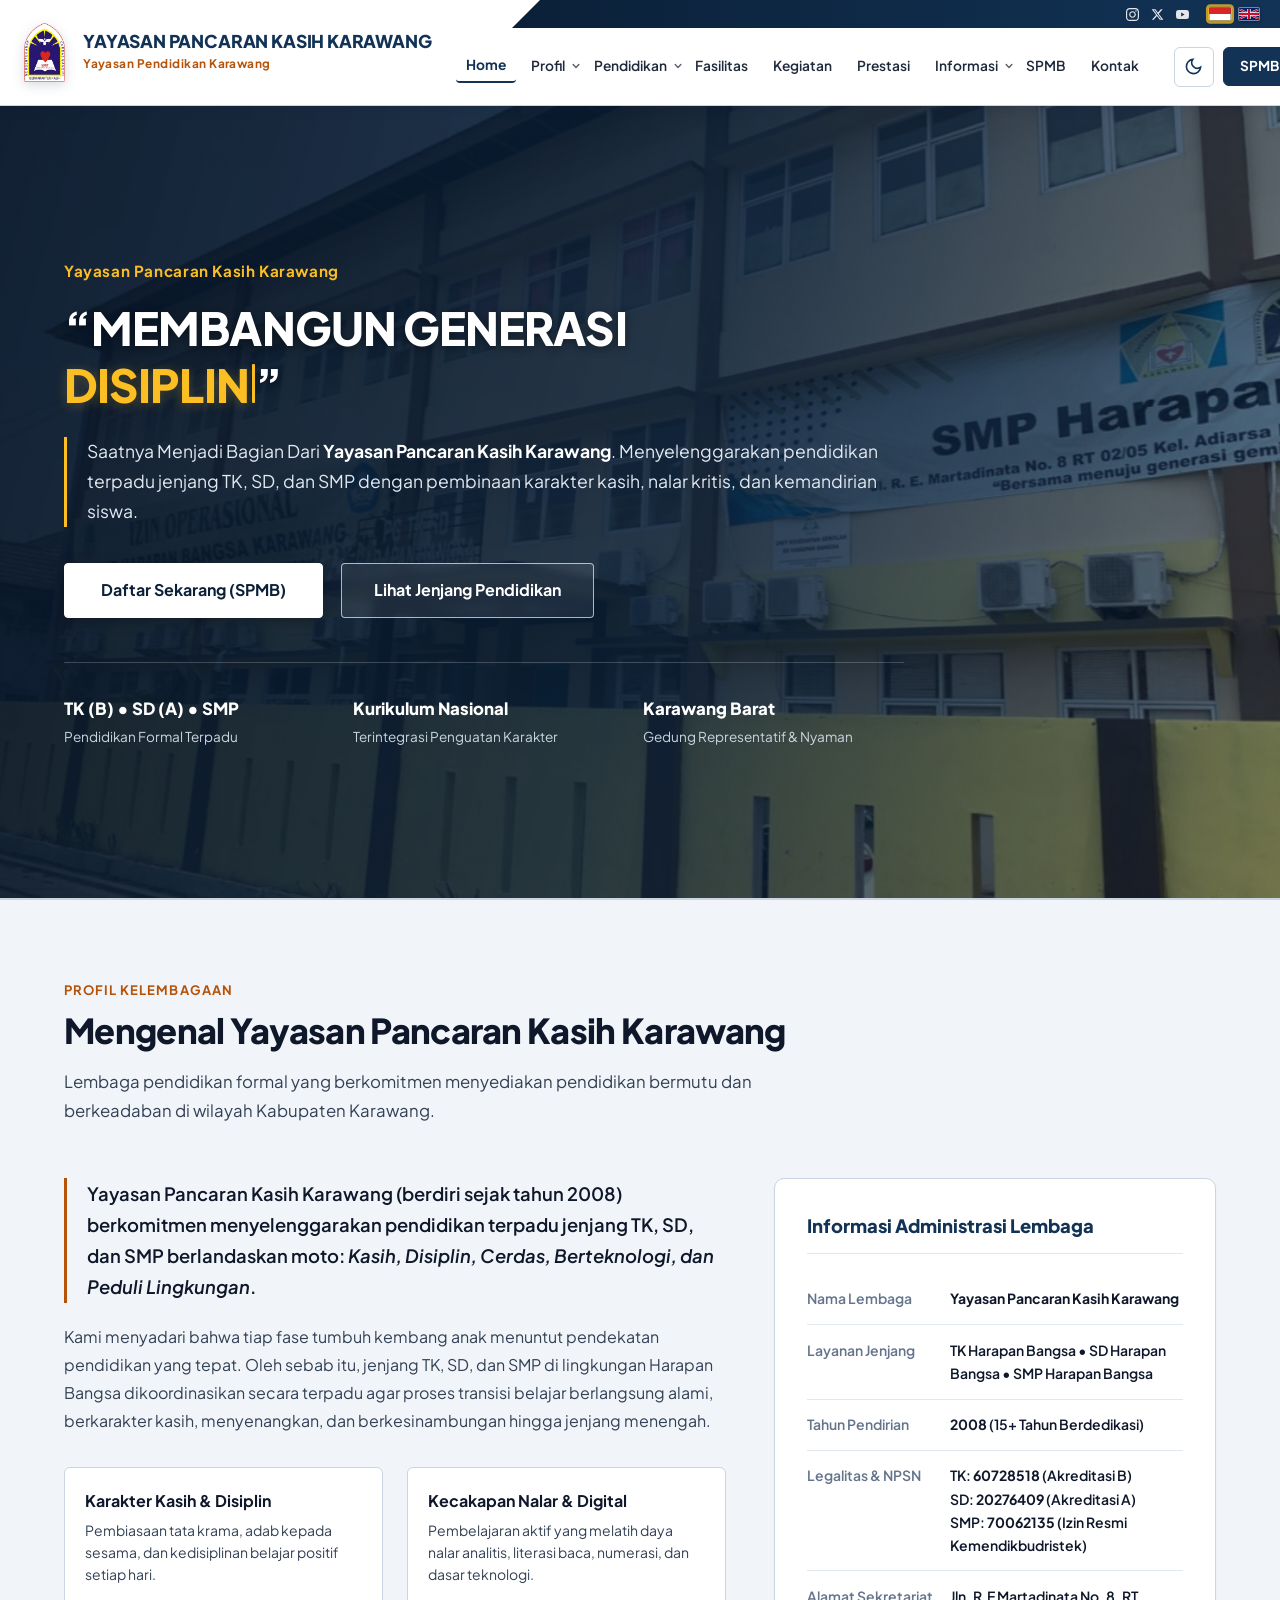
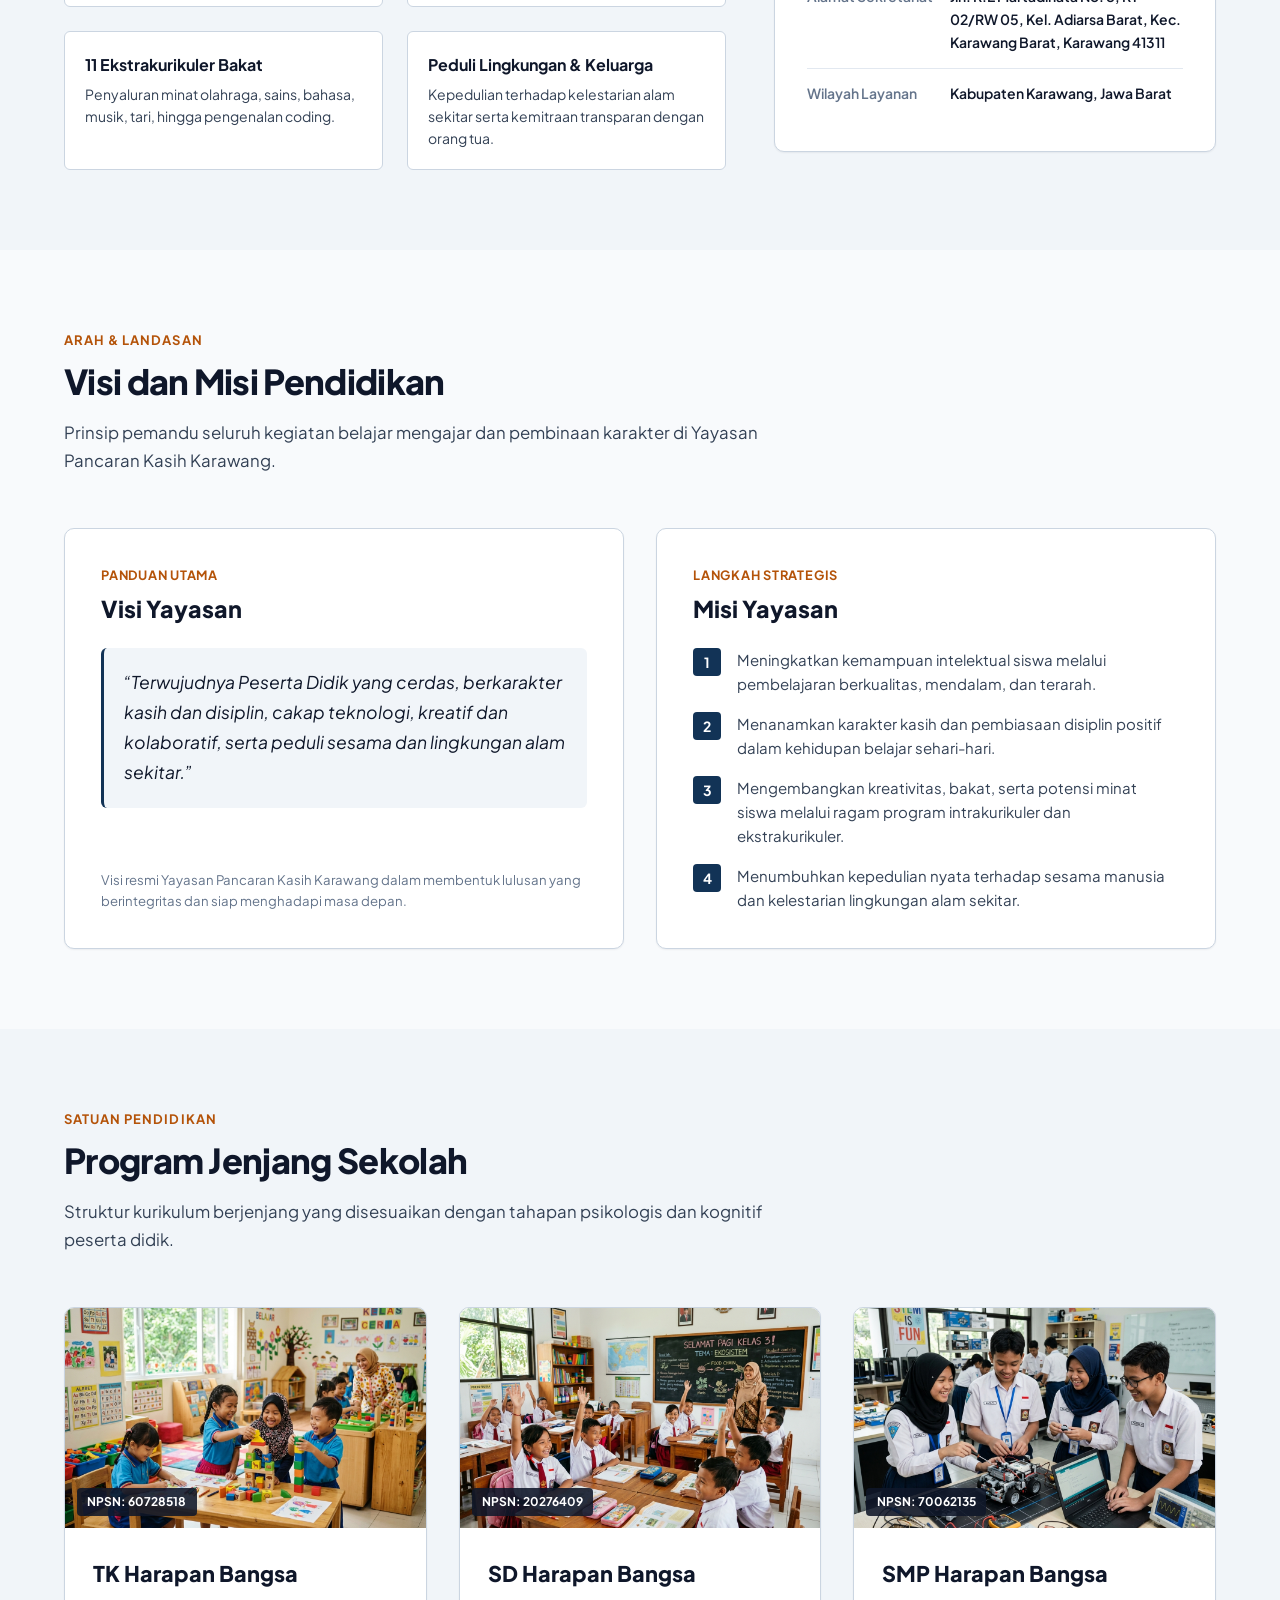
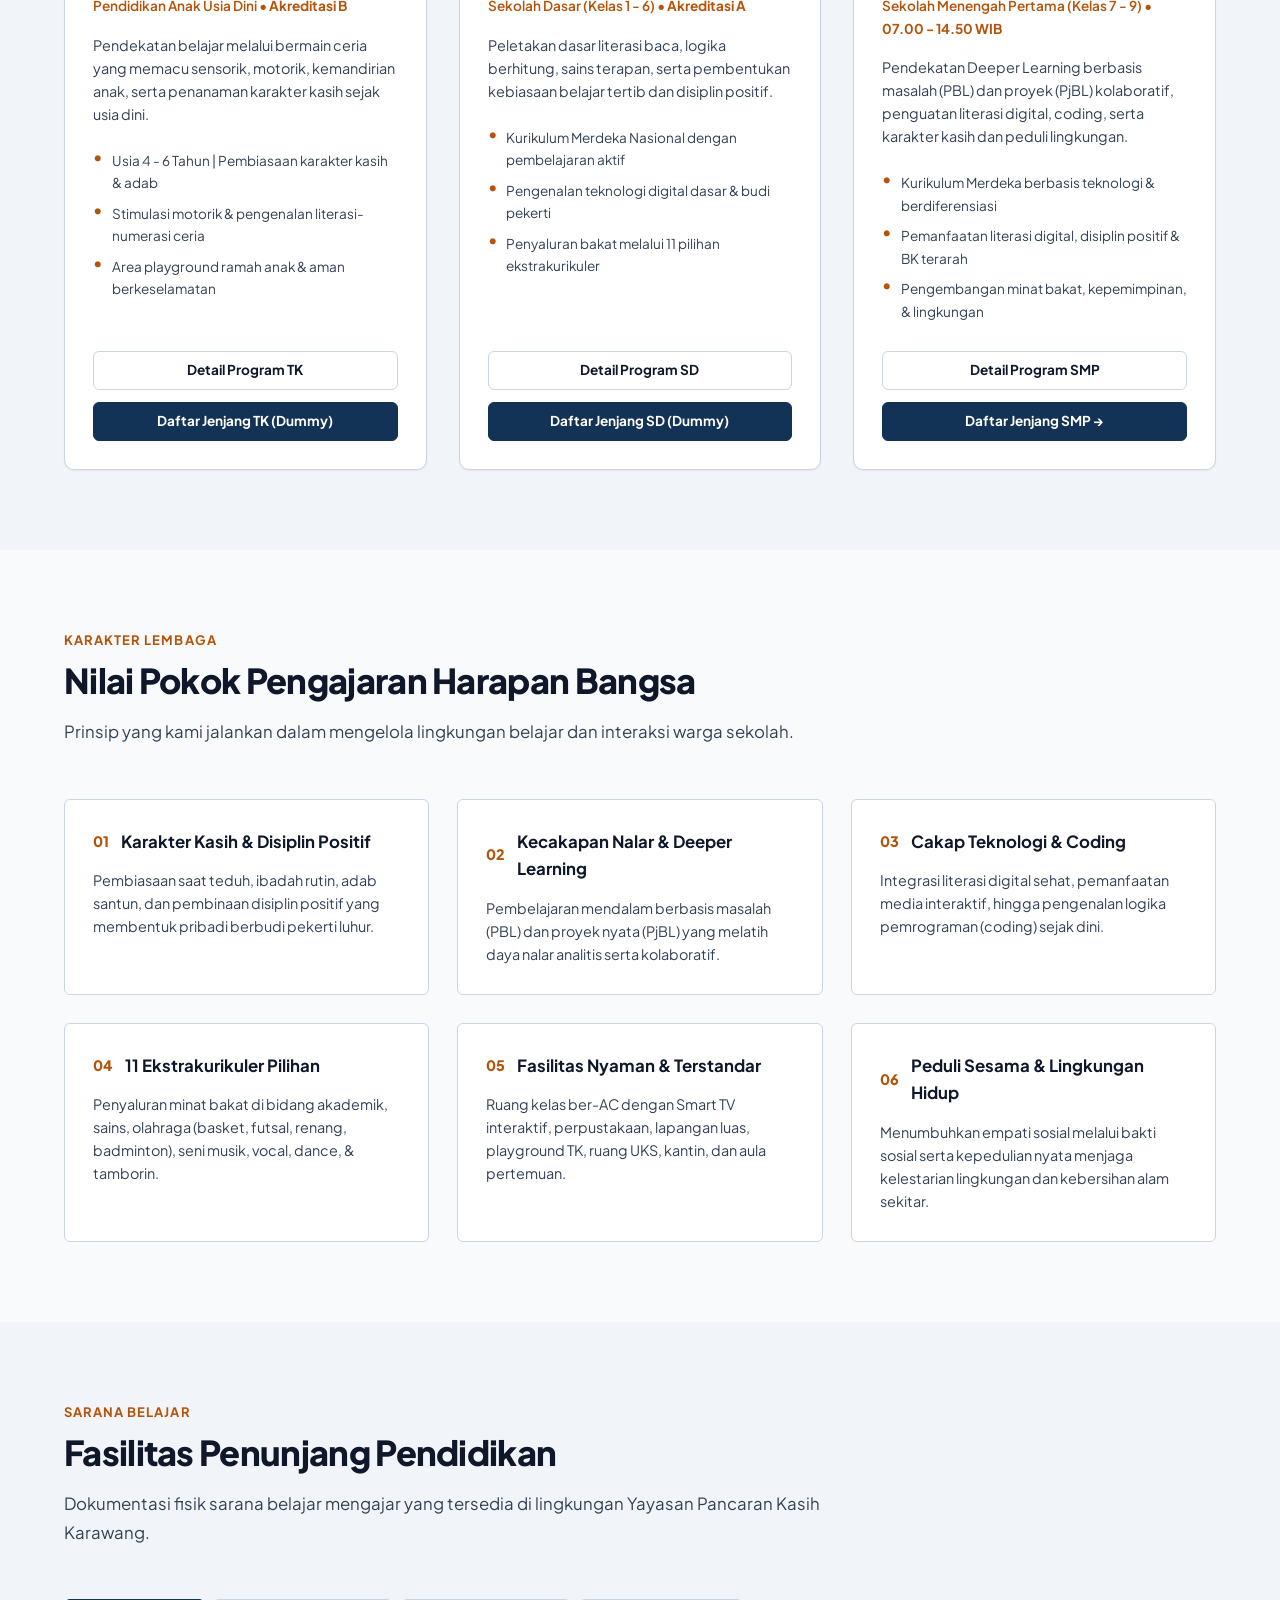
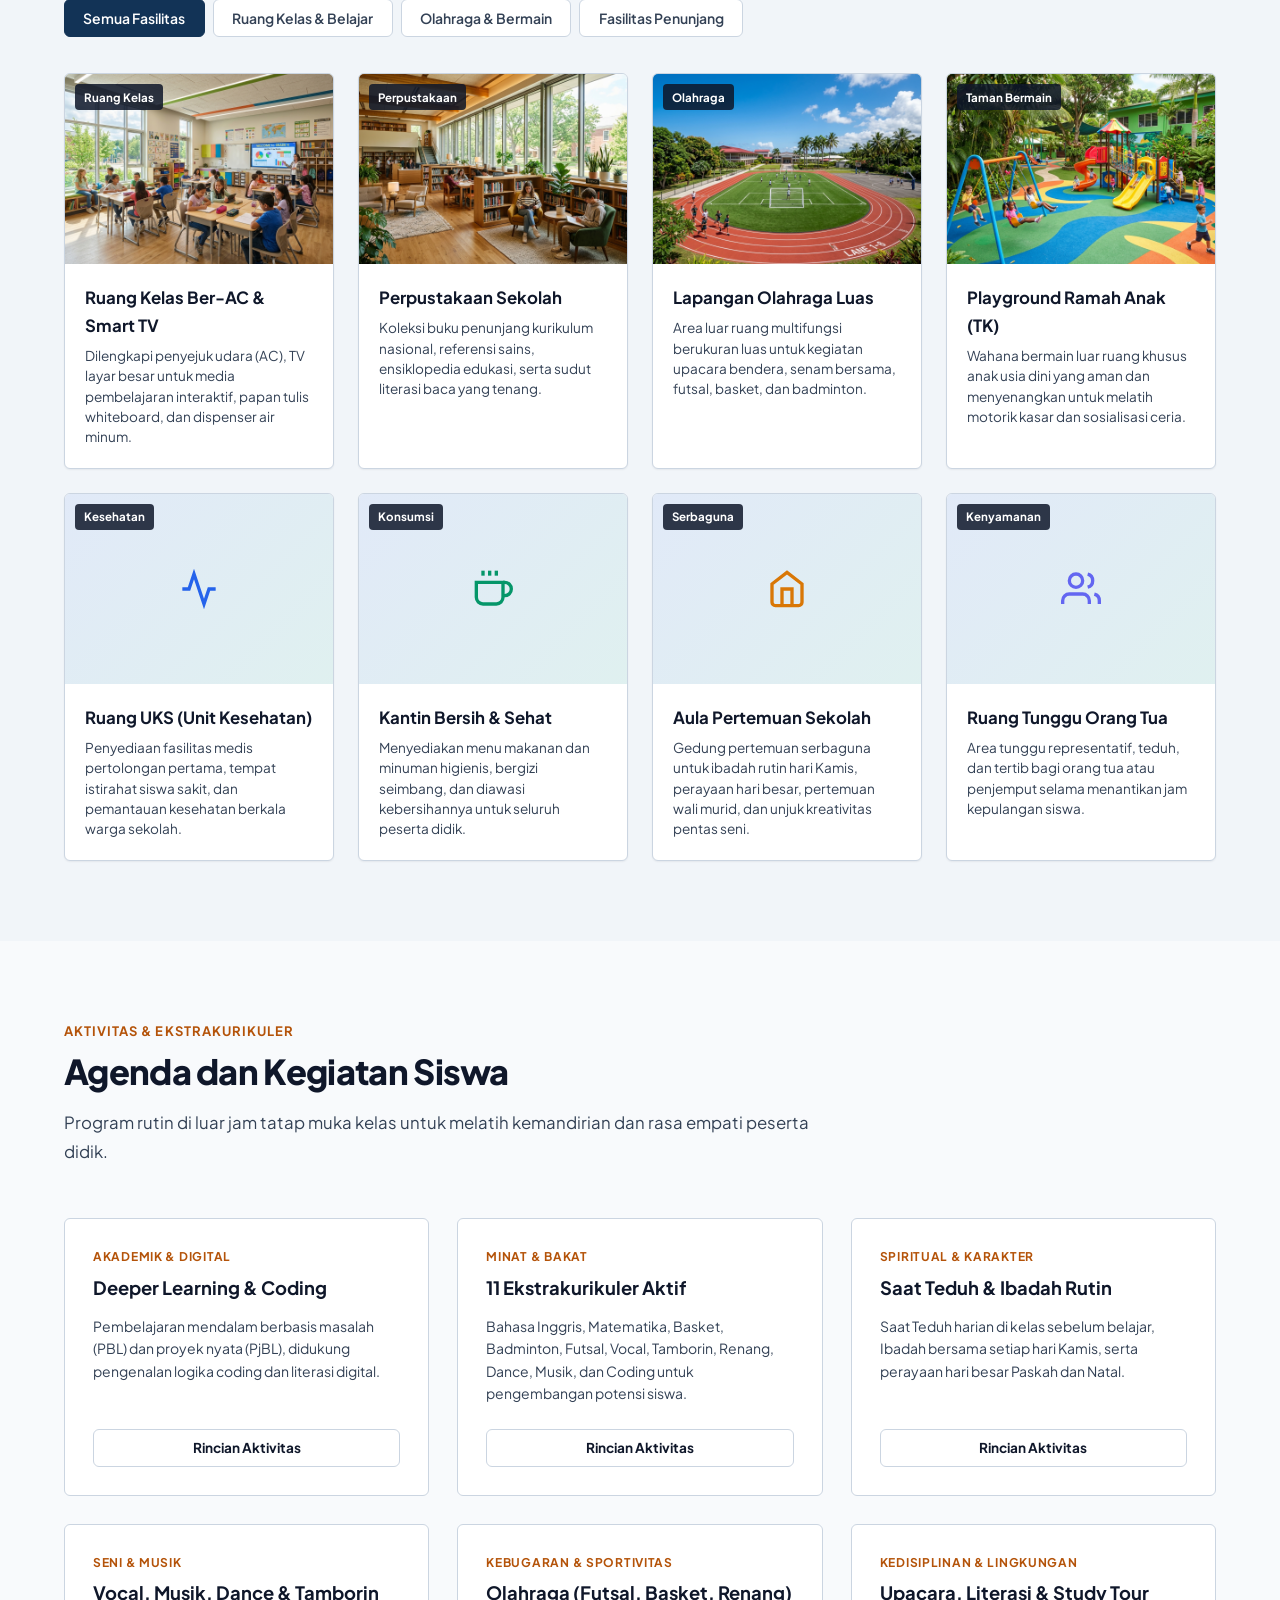
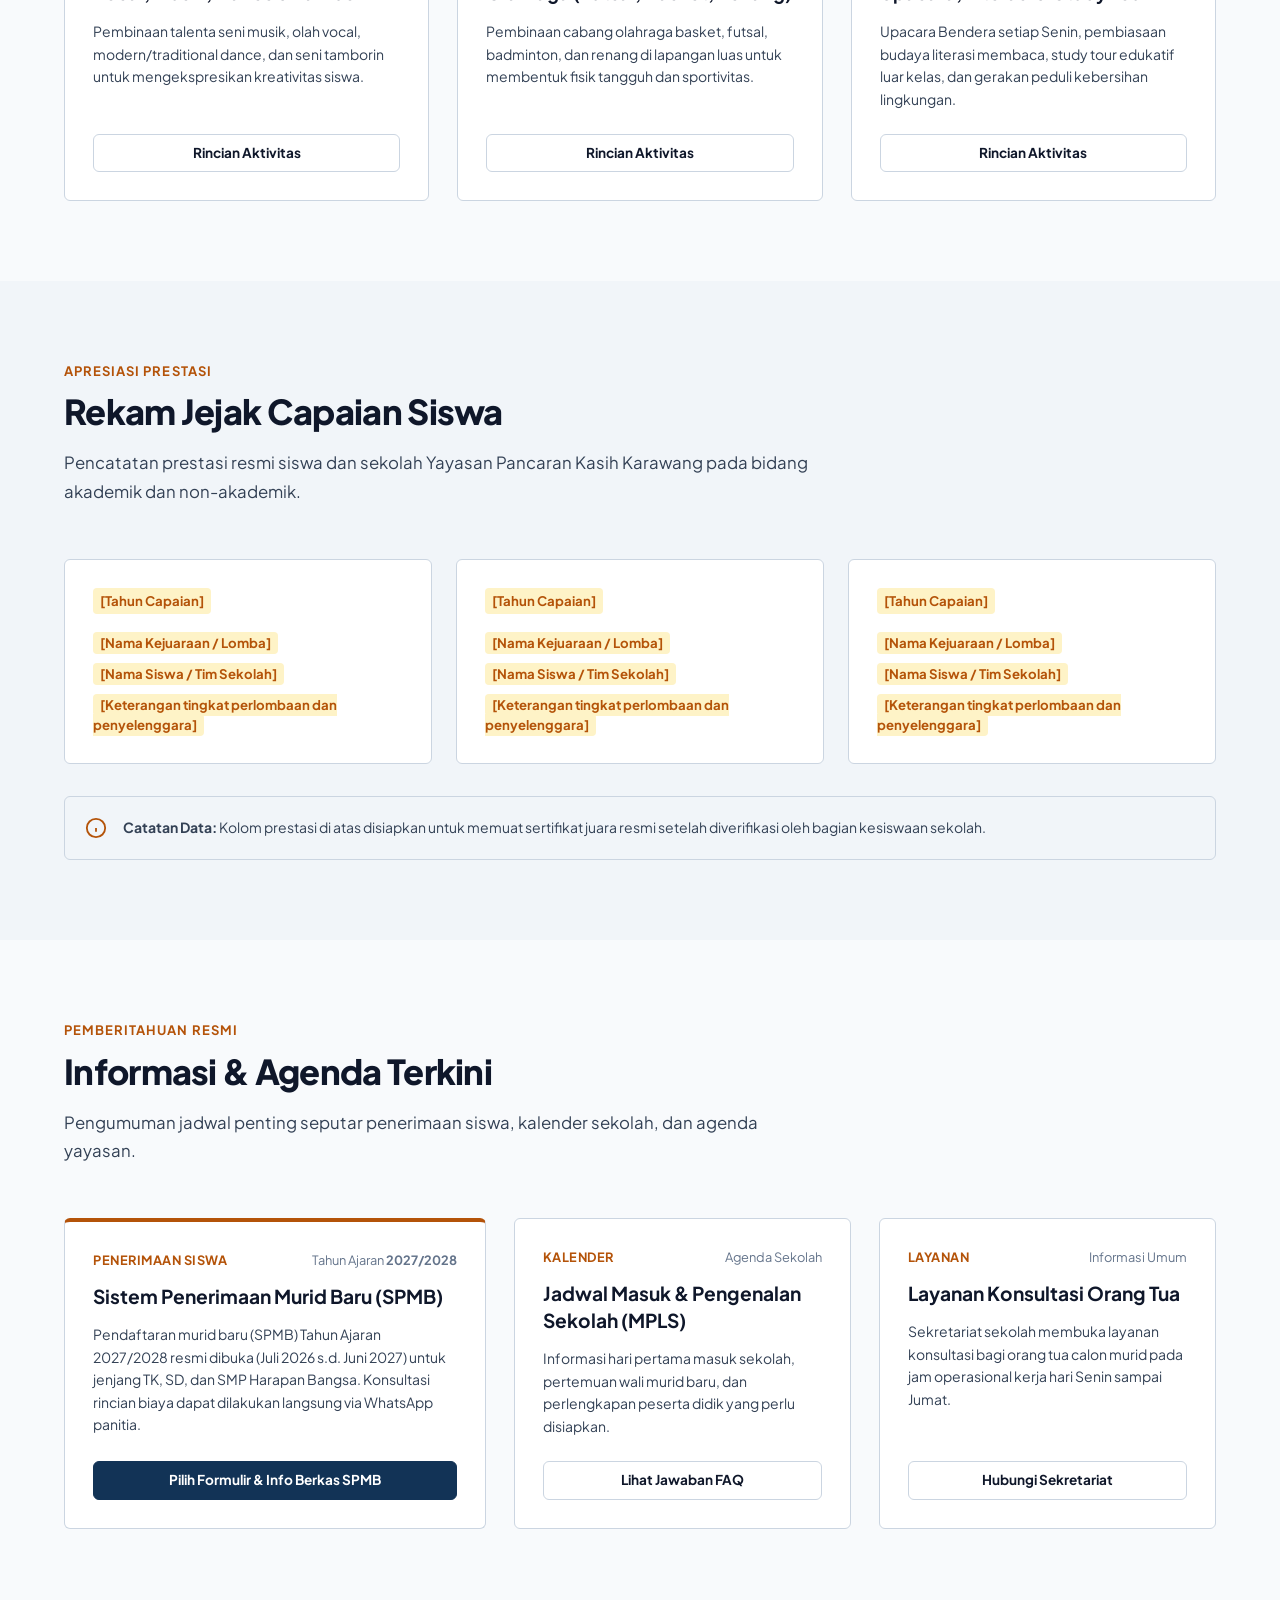
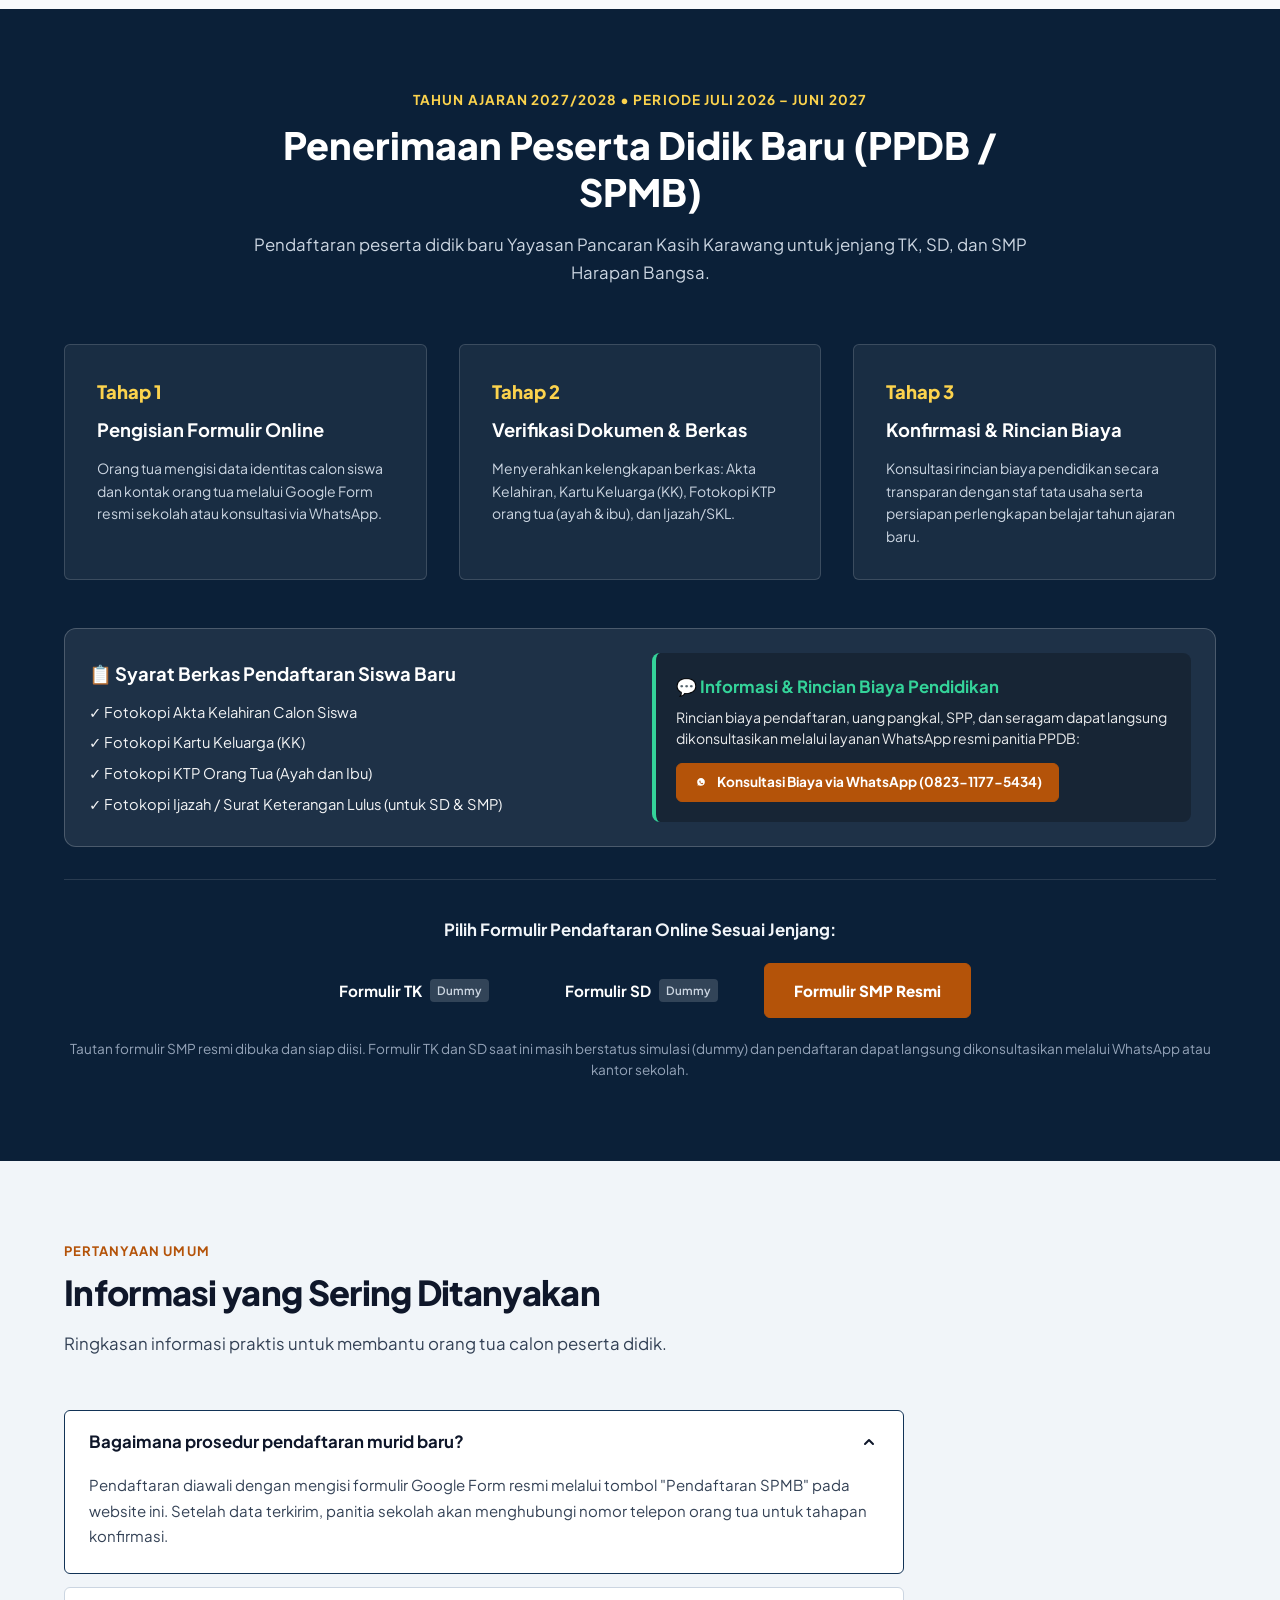
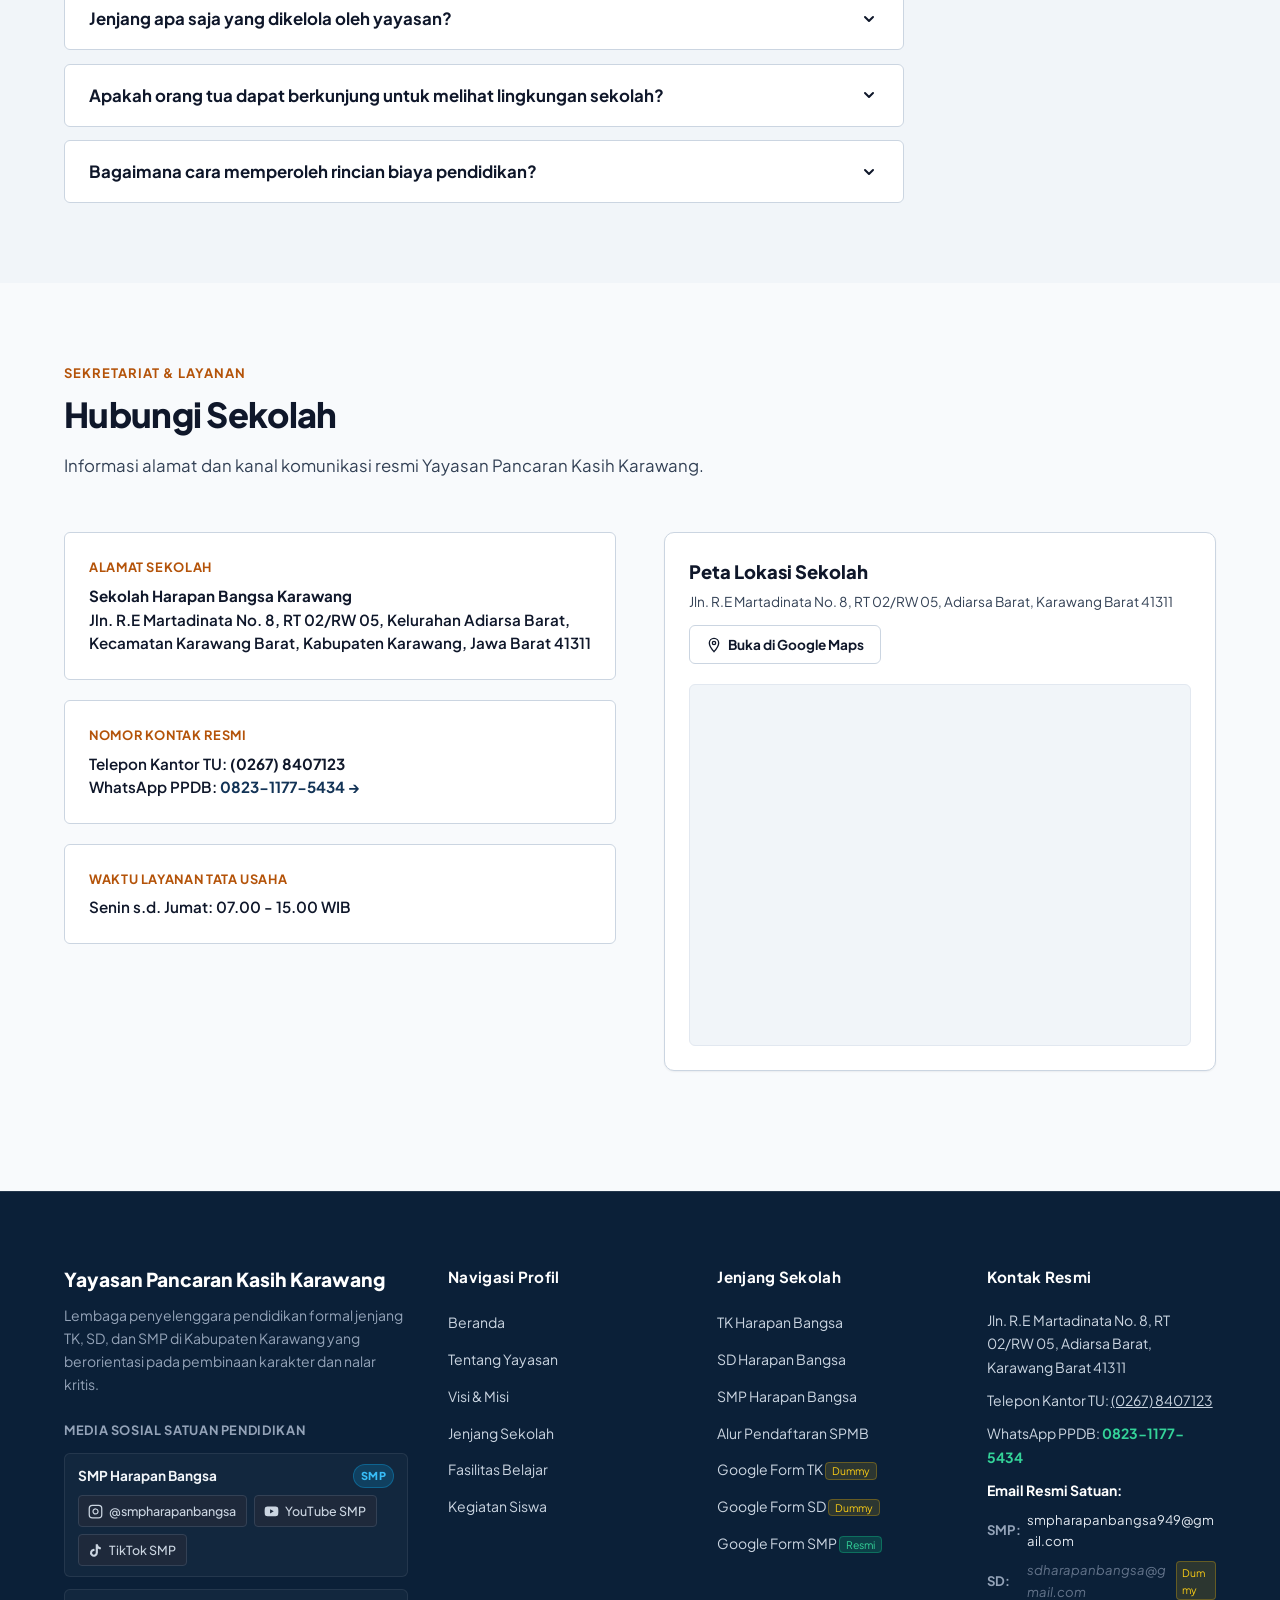
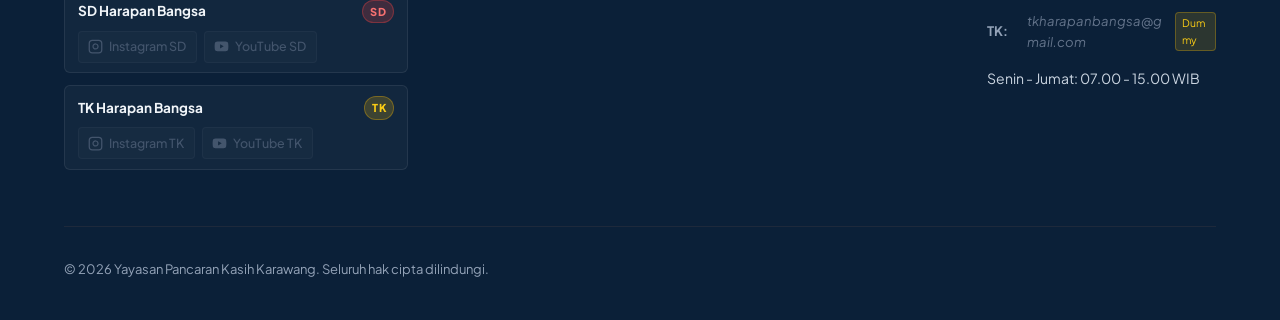
==== commit b82b4e17: "update terakhir" ====
--- a/index.html
+++ b/index.html
@@ -1,22 +1,26 @@
 <!DOCTYPE html>
 <html lang="id" data-theme="light">
+
 <head>
   <meta charset="UTF-8">
   <meta name="viewport" content="width=device-width, initial-scale=1.0">
-  
+
   <!-- Primary Meta Tags -->
-  <title>Yayasan Harapan Bangsa Karawang | TK, SD &amp; SMP</title>
-  <meta name="title" content="Yayasan Harapan Bangsa Karawang | TK, SD &amp; SMP">
-  <meta name="description" content="Website resmi Yayasan Harapan Bangsa Karawang yang menaungi pendidikan jenjang TK, SD, dan SMP. Informasi profil sekolah, kurikulum, fasilitas, dan pendaftaran murid baru (SPMB).">
-  <meta name="keywords" content="Yayasan Harapan Bangsa Karawang, TK Harapan Bangsa, SD Harapan Bangsa, SMP Harapan Bangsa, Sekolah Karawang, SPMB Karawang">
-  <meta name="author" content="Yayasan Harapan Bangsa Karawang">
+  <title>Yayasan Pancaran Kasih Karawang | TK, SD &amp; SMP</title>
+  <meta name="title" content="Yayasan Pancaran Kasih Karawang | TK, SD &amp; SMP">
+  <meta name="description"
+    content="Website resmi Yayasan Pancaran Kasih Karawang yang menaungi pendidikan jenjang TK, SD, dan SMP. Informasi profil sekolah, kurikulum, fasilitas, dan pendaftaran murid baru (SPMB).">
+  <meta name="keywords"
+    content="Yayasan Pancaran Kasih Karawang, TK Harapan Bangsa, SD Harapan Bangsa, SMP Harapan Bangsa, Sekolah Karawang, SPMB Karawang">
+  <meta name="author" content="Yayasan Pancaran Kasih Karawang">
   <meta name="robots" content="index, follow">
 
   <!-- Open Graph / Facebook -->
   <meta property="og:type" content="website">
   <meta property="og:url" content="./">
-  <meta property="og:title" content="Yayasan Harapan Bangsa Karawang | TK, SD &amp; SMP">
-  <meta property="og:description" content="Website resmi Yayasan Harapan Bangsa Karawang yang menaungi pendidikan jenjang TK, SD, dan SMP.">
+  <meta property="og:title" content="Yayasan Pancaran Kasih Karawang | TK, SD &amp; SMP">
+  <meta property="og:description"
+    content="Website resmi Yayasan Pancaran Kasih Karawang yang menaungi pendidikan jenjang TK, SD, dan SMP.">
   <meta property="og:image" content="https://res.cloudinary.com/niixqrky/image/upload/v1790816269/Gedung.jpg">
 
   <!-- Favicon (Cache Busting) -->
@@ -25,30 +29,32 @@
   <link rel="shortcut icon" type="image/x-icon" href="favicon.ico?v=20261001c">
   <script>
     // Memaksa browser me-refresh favicon tab tanpa tertahan cache lama
-    (function() {
+    (function () {
       try {
         var t = new Date().getTime();
         var favicons = document.querySelectorAll("link[rel*='icon']");
-        favicons.forEach(function(link) {
+        favicons.forEach(function (link) {
           var cleanHref = link.getAttribute("href").split("?")[0];
           link.setAttribute("href", cleanHref + "?v=" + t);
         });
-      } catch (e) {}
+      } catch (e) { }
     })();
   </script>
 
   <!-- Google Fonts: Plus Jakarta Sans -->
   <link rel="preconnect" href="https://fonts.googleapis.com">
   <link rel="preconnect" href="https://fonts.gstatic.com" crossorigin>
-  <link href="https://fonts.googleapis.com/css2?family=Plus+Jakarta+Sans:wght@400;500;600;700;800&display=swap" rel="stylesheet">
+  <link href="https://fonts.googleapis.com/css2?family=Plus+Jakarta+Sans:wght@400;500;600;700;800&display=swap"
+    rel="stylesheet">
 
   <!-- Stylesheet -->
   <link rel="stylesheet" href="css/style.css">
 </head>
+
 <body>
 
 
-  <!-- Header / Navigation Bar (UNSIKA Architectural Style) -->
+  <!-- Header / Navigation Bar -->
   <header class="header" id="header">
     <!-- Top Bar (Maroon Banner with Slanted Cut) -->
     <div class="header-topbar">
@@ -58,37 +64,52 @@
           <div class="topbar-marquee-wrap">
             <div class="topbar-marquee-track">
               <span class="topbar-welcome-text" data-i18n="topbar_welcome">
-                SELAMAT DATANG DI WEBSITE RESMI YAYASAN HARAPAN BANGSA KARAWANG
+                SELAMAT DATANG DI YAYASAN PANCARAN KASIH KARAWANG
               </span>
             </div>
           </div>
           <div class="topbar-right-group">
             <div class="topbar-socials" aria-label="Media Sosial Resmi">
-              <a href="https://instagram.com/[username]" target="_blank" rel="noopener noreferrer" class="topbar-social-link" title="Instagram" aria-label="Instagram">
-                <svg width="13" height="13" viewBox="0 0 24 24" fill="currentColor"><path d="M12 2.163c3.204 0 3.584.012 4.85.07 3.252.148 4.771 1.691 4.919 4.919.058 1.265.069 1.645.069 4.849 0 3.205-.012 3.584-.069 4.849-.149 3.225-1.664 4.771-4.919 4.919-1.266.058-1.644.07-4.85.07-3.204 0-3.584-.012-4.849-.07-3.26-.149-4.771-1.699-4.919-4.92-.058-1.265-.07-1.644-.07-4.849 0-3.204.013-3.583.07-4.849.149-3.227 1.664-4.771 4.919-4.919 1.266-.057 1.645-.069 4.849-.069zm0-2.163c-3.259 0-3.667.014-4.947.072-4.358.2-6.78 2.618-6.98 6.98-.059 1.281-.073 1.689-.073 4.948 0 3.259.014 3.668.072 4.948.2 4.358 2.618 6.78 6.98 6.98 1.281.058 1.689.072 4.948.072 3.259 0 3.668-.014 4.948-.072 4.354-.2 6.782-2.618 6.979-6.98.059-1.28.073-1.689.073-4.948 0-3.259-.014-3.667-.072-4.947-.196-4.354-2.617-6.78-6.979-6.98-1.281-.059-1.69-.073-4.949-.073zm0 5.838c-3.403 0-6.162 2.759-6.162 6.162s2.759 6.163 6.162 6.163 6.162-2.759 6.162-6.163c0-3.403-2.759-6.162-6.162-6.162zm0 10.162c-2.209 0-4-1.79-4-4 0-2.209 1.791-4 4-4s4 1.791 4 4c0 2.21-1.791 4-4 4zm6.406-11.845c-.796 0-1.441.645-1.441 1.44s.645 1.44 1.441 1.44c.795 0 1.439-.645 1.439-1.44s-.644-1.44-1.439-1.44z"/></svg>
+              <a href="https://instagram.com/[username]" target="_blank" rel="noopener noreferrer"
+                class="topbar-social-link" title="Instagram" aria-label="Instagram">
+                <svg width="13" height="13" viewBox="0 0 24 24" fill="currentColor">
+                  <path
+                    d="M12 2.163c3.204 0 3.584.012 4.85.07 3.252.148 4.771 1.691 4.919 4.919.058 1.265.069 1.645.069 4.849 0 3.205-.012 3.584-.069 4.849-.149 3.225-1.664 4.771-4.919 4.919-1.266.058-1.644.07-4.85.07-3.204 0-3.584-.012-4.849-.07-3.26-.149-4.771-1.699-4.919-4.92-.058-1.265-.07-1.644-.07-4.849 0-3.204.013-3.583.07-4.849.149-3.227 1.664-4.771 4.919-4.919 1.266-.057 1.645-.069 4.849-.069zm0-2.163c-3.259 0-3.667.014-4.947.072-4.358.2-6.78 2.618-6.98 6.98-.059 1.281-.073 1.689-.073 4.948 0 3.259.014 3.668.072 4.948.2 4.358 2.618 6.78 6.98 6.98 1.281.058 1.689.072 4.948.072 3.259 0 3.668-.014 4.948-.072 4.354-.2 6.782-2.618 6.979-6.98.059-1.28.073-1.689.073-4.948 0-3.259-.014-3.667-.072-4.947-.196-4.354-2.617-6.78-6.979-6.98-1.281-.059-1.69-.073-4.949-.073zm0 5.838c-3.403 0-6.162 2.759-6.162 6.162s2.759 6.163 6.162 6.163 6.162-2.759 6.162-6.163c0-3.403-2.759-6.162-6.162-6.162zm0 10.162c-2.209 0-4-1.79-4-4 0-2.209 1.791-4 4-4s4 1.791 4 4c0 2.21-1.791 4-4 4zm6.406-11.845c-.796 0-1.441.645-1.441 1.44s.645 1.44 1.441 1.44c.795 0 1.439-.645 1.439-1.44s-.644-1.44-1.439-1.44z" />
+                </svg>
               </a>
-              <a href="https://twitter.com/[username]" target="_blank" rel="noopener noreferrer" class="topbar-social-link" title="Twitter / X" aria-label="Twitter">
-                <svg width="13" height="13" viewBox="0 0 24 24" fill="currentColor"><path d="M18.244 2.25h3.308l-7.227 8.26 8.502 11.24H16.17l-5.214-6.817L4.99 21.75H1.68l7.73-8.835L1.254 2.25H8.08l4.713 6.231zm-1.161 17.52h1.833L7.084 4.126H5.117z"/></svg>
+              <a href="https://twitter.com/[username]" target="_blank" rel="noopener noreferrer"
+                class="topbar-social-link" title="Twitter / X" aria-label="Twitter">
+                <svg width="13" height="13" viewBox="0 0 24 24" fill="currentColor">
+                  <path
+                    d="M18.244 2.25h3.308l-7.227 8.26 8.502 11.24H16.17l-5.214-6.817L4.99 21.75H1.68l7.73-8.835L1.254 2.25H8.08l4.713 6.231zm-1.161 17.52h1.833L7.084 4.126H5.117z" />
+                </svg>
               </a>
-              <a href="https://youtube.com/[username]" target="_blank" rel="noopener noreferrer" class="topbar-social-link" title="YouTube" aria-label="YouTube">
-                <svg width="13" height="13" viewBox="0 0 24 24" fill="currentColor"><path d="M23.498 6.186a3.016 3.016 0 0 0-2.122-2.136C19.505 3.545 12 3.545 12 3.545s-7.505 0-9.377.505A3.017 3.017 0 0 0 .502 6.186C0 8.07 0 12 0 12s0 3.93.502 5.814a3.016 3.016 0 0 0 2.122 2.136c1.871.505 9.376.505 9.376.505s7.505 0 9.377-.505a3.015 3.015 0 0 0 2.122-2.136C24 15.93 24 12 24 12s0-3.93-.502-5.814zM9.545 15.568V8.432L15.818 12l-6.273 3.568z"/></svg>
+              <a href="https://youtube.com/[username]" target="_blank" rel="noopener noreferrer"
+                class="topbar-social-link" title="YouTube" aria-label="YouTube">
+                <svg width="13" height="13" viewBox="0 0 24 24" fill="currentColor">
+                  <path
+                    d="M23.498 6.186a3.016 3.016 0 0 0-2.122-2.136C19.505 3.545 12 3.545 12 3.545s-7.505 0-9.377.505A3.017 3.017 0 0 0 .502 6.186C0 8.07 0 12 0 12s0 3.93.502 5.814a3.016 3.016 0 0 0 2.122 2.136c1.871.505 9.376.505 9.376.505s7.505 0 9.377-.505a3.015 3.015 0 0 0 2.122-2.136C24 15.93 24 12 24 12s0-3.93-.502-5.814zM9.545 15.568V8.432L15.818 12l-6.273 3.568z" />
+                </svg>
               </a>
             </div>
             <!-- Language Flags (Indonesia / English) -->
             <div class="topbar-flags" title="Pilihan Bahasa / Select Language">
-              <button type="button" class="flag-badge flag-id active" data-lang="id" title="Bahasa Indonesia" aria-label="Bahasa Indonesia">
+              <button type="button" class="flag-badge flag-id active" data-lang="id" title="Bahasa Indonesia"
+                aria-label="Bahasa Indonesia">
                 <span class="flag-stripe-red"></span>
                 <span class="flag-stripe-white"></span>
               </button>
               <button type="button" class="flag-badge flag-en" data-lang="en" title="English" aria-label="English">
                 <svg viewBox="0 0 60 30" width="20" height="12" class="flag-svg-en">
-                  <clipPath id="uk-clip"><path d="M0,0 v30 h60 v-30 z"/></clipPath>
+                  <clipPath id="uk-clip">
+                    <path d="M0,0 v30 h60 v-30 z" />
+                  </clipPath>
                   <g clip-path="url(#uk-clip)">
-                    <path d="M0,0 v30 h60 v-30 z" fill="#012169"/>
-                    <path d="M0,0 L60,30 M60,0 L0,30" stroke="#fff" stroke-width="6"/>
-                    <path d="M0,0 L60,30 M60,0 L0,30" stroke="#C8102E" stroke-width="4"/>
-                    <path d="M30,0 v30 M0,15 h60" stroke="#fff" stroke-width="10"/>
-                    <path d="M30,0 v30 M0,15 h60" stroke="#C8102E" stroke-width="6"/>
+                    <path d="M0,0 v30 h60 v-30 z" fill="#012169" />
+                    <path d="M0,0 L60,30 M60,0 L0,30" stroke="#fff" stroke-width="6" />
+                    <path d="M0,0 L60,30 M60,0 L0,30" stroke="#C8102E" stroke-width="4" />
+                    <path d="M30,0 v30 M0,15 h60" stroke="#fff" stroke-width="10" />
+                    <path d="M30,0 v30 M0,15 h60" stroke="#C8102E" stroke-width="6" />
                   </g>
                 </svg>
               </button>
@@ -102,10 +123,10 @@
     <div class="header-main">
       <div class="container header-container">
         <!-- School Brand -->
-        <a href="#beranda" class="brand-link" aria-label="Beranda Yayasan Harapan Bangsa Karawang">
+        <a href="#beranda" class="brand-link" aria-label="Beranda Yayasan Pancaran Kasih Karawang">
           <img src="assets/images/logo-smp-harapan-bangsa.png" alt="Logo SMP Harapan Bangsa" class="brand-logo-img">
           <div class="brand-title-group">
-            <span class="brand-name">Harapan Bangsa</span>
+            <span class="brand-name">YAYASAN PANCARAN KASIH KARAWANG</span>
             <span class="brand-sub" data-i18n="brand_sub">Yayasan Pendidikan Karawang</span>
           </div>
         </a>
@@ -114,10 +135,15 @@
         <nav class="nav-menu" id="navMenu" aria-label="Menu Utama">
           <div class="nav-menu-links">
             <a href="#beranda" class="nav-link active" data-i18n="nav_home">Home</a>
-            
+
             <div class="nav-item-dropdown">
               <a href="#tentang" class="nav-link nav-dropdown-trigger">
-                <span data-i18n="nav_profile">Profil</span> <svg class="nav-chevron" viewBox="0 0 20 20" fill="currentColor" aria-hidden="true"><path fill-rule="evenodd" d="M5.293 7.293a1 1 0 011.414 0L10 10.586l3.293-3.293a1 1 0 111.414 1.414l-4 4a1 1 0 01-1.414 0l-4-4a1 1 0 010-1.414z" clip-rule="evenodd"/></svg>
+                <span data-i18n="nav_profile">Profil</span> <svg class="nav-chevron" viewBox="0 0 20 20"
+                  fill="currentColor" aria-hidden="true">
+                  <path fill-rule="evenodd"
+                    d="M5.293 7.293a1 1 0 011.414 0L10 10.586l3.293-3.293a1 1 0 111.414 1.414l-4 4a1 1 0 01-1.414 0l-4-4a1 1 0 010-1.414z"
+                    clip-rule="evenodd" />
+                </svg>
               </a>
               <div class="nav-dropdown-menu">
                 <a href="#tentang" class="nav-dropdown-item" data-i18n="nav_about">Tentang Sekolah</a>
@@ -128,7 +154,12 @@
 
             <div class="nav-item-dropdown">
               <a href="#pendidikan" class="nav-link nav-dropdown-trigger">
-                <span data-i18n="nav_education">Pendidikan</span> <svg class="nav-chevron" viewBox="0 0 20 20" fill="currentColor" aria-hidden="true"><path fill-rule="evenodd" d="M5.293 7.293a1 1 0 011.414 0L10 10.586l3.293-3.293a1 1 0 111.414 1.414l-4 4a1 1 0 01-1.414 0l-4-4a1 1 0 010-1.414z" clip-rule="evenodd"/></svg>
+                <span data-i18n="nav_education">Pendidikan</span> <svg class="nav-chevron" viewBox="0 0 20 20"
+                  fill="currentColor" aria-hidden="true">
+                  <path fill-rule="evenodd"
+                    d="M5.293 7.293a1 1 0 011.414 0L10 10.586l3.293-3.293a1 1 0 111.414 1.414l-4 4a1 1 0 01-1.414 0l-4-4a1 1 0 010-1.414z"
+                    clip-rule="evenodd" />
+                </svg>
               </a>
               <div class="nav-dropdown-menu">
                 <a href="jenjang/tk.html" class="nav-dropdown-item" data-i18n="nav_tk">TK Harapan Bangsa</a>
@@ -143,7 +174,12 @@
 
             <div class="nav-item-dropdown">
               <a href="#informasi" class="nav-link nav-dropdown-trigger">
-                <span data-i18n="nav_information">Informasi</span> <svg class="nav-chevron" viewBox="0 0 20 20" fill="currentColor" aria-hidden="true"><path fill-rule="evenodd" d="M5.293 7.293a1 1 0 011.414 0L10 10.586l3.293-3.293a1 1 0 111.414 1.414l-4 4a1 1 0 01-1.414 0l-4-4a1 1 0 010-1.414z" clip-rule="evenodd"/></svg>
+                <span data-i18n="nav_information">Informasi</span> <svg class="nav-chevron" viewBox="0 0 20 20"
+                  fill="currentColor" aria-hidden="true">
+                  <path fill-rule="evenodd"
+                    d="M5.293 7.293a1 1 0 011.414 0L10 10.586l3.293-3.293a1 1 0 111.414 1.414l-4 4a1 1 0 01-1.414 0l-4-4a1 1 0 010-1.414z"
+                    clip-rule="evenodd" />
+                </svg>
               </a>
               <div class="nav-dropdown-menu">
                 <a href="#informasi" class="nav-dropdown-item" data-i18n="nav_news">Agenda &amp; Berita</a>
@@ -163,9 +199,12 @@
 
         <!-- Utilities & Mobile Toggle -->
         <div class="header-utilities">
+
           <!-- Dual Theme Toggle (R-21 & R-34) -->
-          <button class="header-icon-btn theme-toggle-btn" id="themeToggleBtn" aria-label="Ganti tema tampilan terang atau gelap" title="Ganti Tema">
-            <svg class="theme-icon-light" viewBox="0 0 24 24" fill="none" stroke="currentColor" stroke-width="2" aria-hidden="true">
+          <button class="header-icon-btn theme-toggle-btn" id="themeToggleBtn"
+            aria-label="Ganti tema tampilan terang atau gelap" title="Ganti Tema">
+            <svg class="theme-icon-light" viewBox="0 0 24 24" fill="none" stroke="currentColor" stroke-width="2"
+              aria-hidden="true">
               <circle cx="12" cy="12" r="5"></circle>
               <line x1="12" y1="1" x2="12" y2="3"></line>
               <line x1="12" y1="21" x2="12" y2="23"></line>
@@ -176,7 +215,8 @@
               <line x1="4.22" y1="19.78" x2="5.64" y2="18.36"></line>
               <line x1="18.36" y1="5.64" x2="19.78" y2="4.22"></line>
             </svg>
-            <svg class="theme-icon-dark" viewBox="0 0 24 24" fill="none" stroke="currentColor" stroke-width="2" aria-hidden="true">
+            <svg class="theme-icon-dark" viewBox="0 0 24 24" fill="none" stroke="currentColor" stroke-width="2"
+              aria-hidden="true">
               <path d="M21 12.79A9 9 0 1 1 11.21 3 7 7 0 0 0 21 12.79z"></path>
             </svg>
           </button>
@@ -187,7 +227,8 @@
           </a>
 
           <!-- Mobile Menu Toggle Button -->
-          <button class="nav-toggle" id="navToggle" aria-label="Buka menu navigasi" aria-expanded="false" aria-controls="navMenu">
+          <button class="nav-toggle" id="navToggle" aria-label="Buka menu navigasi" aria-expanded="false"
+            aria-controls="navMenu">
             <span class="nav-toggle-bar"></span>
             <span class="nav-toggle-bar"></span>
             <span class="nav-toggle-bar"></span>
@@ -203,31 +244,39 @@
       <!-- Background Image Slideshow (Ken Burns Zoom + Smooth Slide Transition) -->
       <div class="hero-bg-slider" id="heroBgSlider" aria-hidden="true">
         <div class="hero-bg-slide is-active">
-          <div class="hero-bg-slide-media" style="background-image: url('https://res.cloudinary.com/niixqrky/image/upload/v1790816269/Gedung.jpg'), url('assets/images/gedung.jpg');"></div>
+          <div class="hero-bg-slide-media"
+            style="background-image: url('https://res.cloudinary.com/niixqrky/image/upload/v1790816269/Gedung.jpg'), url('assets/images/gedung.jpg');">
+          </div>
         </div>
         <div class="hero-bg-slide">
-          <div class="hero-bg-slide-media" style="background-image: url('https://res.cloudinary.com/niixqrky/image/upload/v1790818906/Gedung2.jpg'), url('assets/images/gedung2.jpg');"></div>
+          <div class="hero-bg-slide-media"
+            style="background-image: url('https://res.cloudinary.com/niixqrky/image/upload/v1790818906/Gedung2.jpg'), url('assets/images/gedung2.jpg');">
+          </div>
         </div>
         <div class="hero-bg-slide">
-          <div class="hero-bg-slide-media" style="background-image: url('https://res.cloudinary.com/niixqrky/image/upload/v1790818906/Gedung3.jpg'), url('assets/images/gedung3.jpg');"></div>
+          <div class="hero-bg-slide-media"
+            style="background-image: url('https://res.cloudinary.com/niixqrky/image/upload/v1790818906/Gedung3.jpg'), url('assets/images/gedung3.jpg');">
+          </div>
         </div>
       </div>
       <div class="hero-backdrop-overlay"></div>
 
       <div class="container">
         <div class="hero-content-wrapper">
-          <div class="hero-tagline" data-i18n="hero_tagline">Yayasan Harapan Bangsa Karawang</div>
+          <div class="hero-tagline" data-i18n="hero_tagline">Yayasan Pancaran Kasih Karawang</div>
           <h1 class="hero-headline" aria-label="Membangun Generasi Berkarakter, Cerdas, dan Berdaya Saing">
             <span class="hero-headline-prefix" data-i18n="hero_prefix">&ldquo;MEMBANGUN GENERASI</span>
             <span class="hero-headline-suffix">
               <span class="hero-typing-wrapper">
-                <span class="hero-typing-word" id="heroTypingText">BERKARAKTER</span><span class="hero-typing-cursor" aria-hidden="true"></span>
+                <span class="hero-typing-word" id="heroTypingText">BERKARAKTER</span><span class="hero-typing-cursor"
+                  aria-hidden="true"></span>
               </span>&rdquo;
             </span>
           </h1>
           <div class="hero-subheadline-bar">
             <p class="hero-subheadline" data-i18n-html="hero_subheadline">
-              Saatnya Menjadi Bagian Dari <strong>Yayasan Harapan Bangsa Karawang</strong>. Menyelenggarakan pendidikan terpadu jenjang TK, SD, dan SMP dengan pembinaan karakter kasih, nalar kritis, dan kemandirian siswa.
+              Saatnya Menjadi Bagian Dari <strong>Yayasan Pancaran Kasih Karawang</strong>. Menyelenggarakan pendidikan
+              terpadu jenjang TK, SD, dan SMP dengan pembinaan karakter kasih, nalar kritis, dan kemandirian siswa.
             </p>
           </div>
 
@@ -242,21 +291,18 @@
 
           <div class="hero-key-facts">
             <div class="key-fact-item">
-              <span class="key-fact-title">TK &bull; SD &bull; SMP</span>
+              <span class="key-fact-title">TK (B) &bull; SD (A) &bull; SMP</span>
               <span class="key-fact-subtitle" data-i18n="hero_fact1_sub">Pendidikan Formal Terpadu</span>
             </div>
             <div class="key-fact-item">
-              <span class="key-fact-title" data-i18n="hero_fact2_title">Kurikulum Nasional</span>
-              <span class="key-fact-subtitle" data-i18n="hero_fact2_sub">Terintegrasi Penguatan Karakter</span>
+              <span class="key-fact-title" data-i18n="hero_fact2_title">Kurikulum Merdeka</span>
+              <span class="key-fact-subtitle" data-i18n="hero_fact2_sub">Karakter Kasih &amp; Teknologi</span>
             </div>
             <div class="key-fact-item">
               <span class="key-fact-title" data-i18n="hero_fact3_title">Karawang Barat</span>
-              <span class="key-fact-subtitle" data-i18n="hero_fact3_sub">Gedung Representatif &amp; Nyaman</span>
-            </div>
-          </div>
-        </div>
-      </div>
-    </section>
+              <span class="key-fact-subtitle" data-i18n="hero_fact3_sub">Kelas AC &amp; Smart TV Interaktif</span>
+            </div>
+          </div>
         </div>
       </div>
     </section>
@@ -266,69 +312,79 @@
       <div class="container">
         <div class="section-header">
           <span class="section-label" data-i18n="sec_about_label">Profil Kelembagaan</span>
-          <h2 class="section-title" data-i18n="sec_about_title">Mengenal Yayasan Harapan Bangsa Karawang</h2>
+          <h2 class="section-title" data-i18n="sec_about_title">Mengenal Yayasan Pancaran Kasih Karawang</h2>
           <p class="section-desc" data-i18n="sec_about_desc">
-            Lembaga pendidikan formal yang berkomitmen menyediakan pendidikan bermutu dan berkeadaban di wilayah Kabupaten Karawang.
+            Lembaga pendidikan formal yang berkomitmen menyediakan pendidikan bermutu dan berkeadaban di wilayah
+            Kabupaten Karawang.
           </p>
         </div>
 
         <div class="about-grid">
           <div class="about-narrative">
             <div class="lead-text">
-              Yayasan Harapan Bangsa Karawang berfokus pada pembinaan potensi siswa secara seimbang, mencakup kompetensi akademik, keteguhan budi pekerti, dan kecakapan sosial.
+              Yayasan Pancaran Kasih Karawang (berdiri sejak tahun 2008) berkomitmen menyelenggarakan pendidikan terpadu
+              jenjang TK, SD, dan SMP berlandaskan moto: <em>Kasih, Disiplin, Cerdas, Berteknologi, dan Peduli Lingkungan</em>.
             </div>
             <p class="about-body-text">
-              Kami menyadari bahwa tiap fase tumbuh kembang anak menuntut pendekatan pendidikan yang tepat. Oleh sebab itu, jenjang TK, SD, dan SMP di lingkungan Harapan Bangsa dikoordinasikan secara terpadu agar proses transisi belajar berlangsung alami, menyenangkan, dan berkesinambungan.
+              Kami menyadari bahwa tiap fase tumbuh kembang anak menuntut pendekatan pendidikan yang tepat. Oleh sebab
+              itu, jenjang TK, SD, dan SMP di lingkungan Harapan Bangsa dikoordinasikan secara terpadu agar proses
+              transisi belajar berlangsung alami, berkarakter kasih, menyenangkan, dan berkesinambungan hingga jenjang menengah.
             </p>
 
             <div class="about-pillars">
               <div class="pillar-item">
-                <h3 class="pillar-title">Fondasi Moral</h3>
-                <p class="pillar-desc">Pembiasaan tata krama, adab kepada sesama, dan kedisiplinan belajar setiap hari.</p>
+                <h3 class="pillar-title">Karakter Kasih &amp; Disiplin</h3>
+                <p class="pillar-desc">Pembiasaan tata krama, adab kepada sesama, dan kedisiplinan belajar positif setiap hari.
+                </p>
               </div>
               <div class="pillar-item">
-                <h3 class="pillar-title">Kecakapan Nalar</h3>
-                <p class="pillar-desc">Pembelajaran aktif yang melatih daya nalar analitis, literasi baca, dan numerasi dasar.</p>
+                <h3 class="pillar-title">Kecakapan Nalar &amp; Digital</h3>
+                <p class="pillar-desc">Pembelajaran aktif yang melatih daya nalar analitis, literasi baca, numerasi, dan dasar teknologi.</p>
               </div>
               <div class="pillar-item">
-                <h3 class="pillar-title">Bakat &amp; Potensi</h3>
-                <p class="pillar-desc">Pendampingan minat olahraga, kesenian rupa, dan keterampilan praktis.</p>
+                <h3 class="pillar-title">11 Ekstrakurikuler Bakat</h3>
+                <p class="pillar-desc">Penyaluran minat olahraga, sains, bahasa, musik, tari, hingga pengenalan coding.</p>
               </div>
               <div class="pillar-item">
-                <h3 class="pillar-title">Kemitraan Keluarga</h3>
-                <p class="pillar-desc">Komunikasi transparan antara sekolah dan orang tua dalam memantau capaian anak.</p>
-              </div>
-            </div>
-          </div>
-
-          <!-- Official Data Card (Genuine Placeholders, R-38) -->
+                <h3 class="pillar-title">Peduli Lingkungan &amp; Keluarga</h3>
+                <p class="pillar-desc">Kepedulian terhadap kelestarian alam sekitar serta kemitraan transparan dengan orang tua.
+                </p>
+              </div>
+            </div>
+          </div>
+
+          <!-- Official Data Card -->
           <div class="official-info-card">
-            <h3 class="official-card-title">Informasi Administrasi</h3>
+            <h3 class="official-card-title">Informasi Administrasi Lembaga</h3>
             <table class="info-table">
               <tbody>
                 <tr>
                   <th>Nama Lembaga</th>
-                  <td>Yayasan Harapan Bangsa Karawang</td>
+                  <td><strong>Yayasan Pancaran Kasih Karawang</strong></td>
                 </tr>
                 <tr>
                   <th>Layanan Jenjang</th>
-                  <td>TK Harapan Bangsa, SD Harapan Bangsa, SMP Harapan Bangsa</td>
+                  <td>TK Harapan Bangsa &bull; SD Harapan Bangsa &bull; SMP Harapan Bangsa</td>
                 </tr>
                 <tr>
                   <th>Tahun Pendirian</th>
-                  <td><span class="admin-placeholder-tag">[Tahun Berdiri]</span></td>
+                  <td><strong>2008</strong> (15+ Tahun Berdedikasi)</td>
+                </tr>
+                <tr>
+                  <th>Legalitas &amp; NPSN</th>
+                  <td>
+                    TK: <strong>60728518</strong> (Akreditasi B)<br>
+                    SD: <strong>20276409</strong> (Akreditasi A)<br>
+                    SMP: <strong>70062135</strong> (Izin Resmi Kemendikbudristek)
+                  </td>
                 </tr>
                 <tr>
                   <th>Alamat Sekretariat</th>
-                  <td>Jl. R.E.Martadinata No.8, Adiarsa Bar., Kec. Karawang Bar., Karawang, Jawa Barat 41311</td>
+                  <td>Jln. R.E Martadinata No. 8, RT 02/RW 05, Kel. Adiarsa Barat, Kec. Karawang Barat, Karawang 41311</td>
                 </tr>
                 <tr>
-                  <th>Wilayah</th>
+                  <th>Wilayah Layanan</th>
                   <td>Kabupaten Karawang, Jawa Barat</td>
-                </tr>
-                <tr>
-                  <th>Keterangan Izin</th>
-                  <td><span class="admin-placeholder-tag">[Nomor SK / Izin Operasional]</span></td>
                 </tr>
               </tbody>
             </table>
@@ -344,7 +400,7 @@
           <span class="section-label" data-i18n="sec_visimisi_label">Arah &amp; Landasan</span>
           <h2 class="section-title" data-i18n="sec_visimisi_title">Visi dan Misi Pendidikan</h2>
           <p class="section-desc" data-i18n="sec_visimisi_desc">
-            Prinsip pemandu seluruh kegiatan belajar mengajar dan pembinaan karakter di Yayasan Harapan Bangsa Karawang.
+            Prinsip pemandu seluruh kegiatan belajar mengajar dan pembinaan karakter di Yayasan Pancaran Kasih Karawang.
           </p>
         </div>
 
@@ -353,10 +409,10 @@
             <span class="card-header-label">Panduan Utama</span>
             <h3 class="card-main-title">Visi Yayasan</h3>
             <div class="visi-content-quote">
-              "<span class="admin-placeholder-tag">[Masukkan teks visi resmi Yayasan Harapan Bangsa]</span>"
+              &ldquo;Terwujudnya Peserta Didik yang cerdas, berkarakter kasih dan disiplin, cakap teknologi, kreatif dan kolaboratif, serta peduli sesama dan lingkungan alam sekitar.&rdquo;
             </div>
             <p class="notice-caption">
-              Kutipan visi resmi disesuaikan dengan dokumen kurikulum operasional satuan pendidikan Harapan Bangsa.
+              Visi resmi Yayasan Pancaran Kasih Karawang dalam membentuk lulusan yang berintegritas dan siap menghadapi masa depan.
             </p>
           </div>
 
@@ -366,19 +422,19 @@
             <div class="misi-ordered-list">
               <div class="misi-item-row">
                 <span class="misi-idx">1</span>
-                <span class="misi-txt"><span class="admin-placeholder-tag">[Poin misi pertama yayasan]</span></span>
+                <span class="misi-txt">Meningkatkan kemampuan intelektual siswa melalui pembelajaran berkualitas, mendalam, dan terarah.</span>
               </div>
               <div class="misi-item-row">
                 <span class="misi-idx">2</span>
-                <span class="misi-txt"><span class="admin-placeholder-tag">[Poin misi kedua yayasan]</span></span>
+                <span class="misi-txt">Menanamkan karakter kasih dan pembiasaan disiplin positif dalam kehidupan belajar sehari-hari.</span>
               </div>
               <div class="misi-item-row">
                 <span class="misi-idx">3</span>
-                <span class="misi-txt"><span class="admin-placeholder-tag">[Poin misi ketiga yayasan]</span></span>
+                <span class="misi-txt">Mengembangkan kreativitas, bakat, serta potensi minat siswa melalui ragam program intrakurikuler dan ekstrakurikuler.</span>
               </div>
               <div class="misi-item-row">
                 <span class="misi-idx">4</span>
-                <span class="misi-txt"><span class="admin-placeholder-tag">[Poin misi keempat yayasan]</span></span>
+                <span class="misi-txt">Menumbuhkan kepedulian nyata terhadap sesama manusia dan kelestarian lingkungan alam sekitar.</span>
               </div>
             </div>
           </div>
@@ -402,33 +458,35 @@
           <article class="edu-card">
             <div class="edu-card-media">
               <img src="assets/images/jenjang-tk.jpg" alt="Siswa TK Harapan Bangsa" class="edu-card-img">
-              <span class="edu-card-scope-badge">Usia 4 - 6 Tahun</span>
+              <span class="edu-card-scope-badge">NPSN: 60728518</span>
             </div>
             <div class="edu-card-body">
               <h3 class="edu-card-title">TK Harapan Bangsa</h3>
-              <div class="edu-card-subtitle">Pendidikan Anak Usia Dini</div>
+              <div class="edu-card-subtitle">Pendidikan Anak Usia Dini &bull; <strong>Akreditasi B</strong></div>
               <p class="edu-card-desc">
-                Pendekatan belajar melalui aktivitas bermain yang memacu sensorik, motorik, kesiapan sosialisasi, dan pembiasaan adab dasar.
+                Pendekatan belajar melalui bermain ceria yang memacu sensorik, motorik, kemandirian anak, serta penanaman karakter kasih sejak usia dini.
               </p>
               <div class="edu-card-highlights">
                 <div class="edu-highlight-item">
                   <span class="edu-highlight-bullet">&bull;</span>
-                  <span>Stimulasi motorik halus dan kasar</span>
+                  <span>Usia 4 - 6 Tahun | Pembiasaan karakter kasih &amp; adab</span>
                 </div>
                 <div class="edu-highlight-item">
                   <span class="edu-highlight-bullet">&bull;</span>
-                  <span>Pengenalan aksara dan bilangan secara menyenangkan</span>
+                  <span>Stimulasi motorik &amp; pengenalan literasi-numerasi ceria</span>
                 </div>
                 <div class="edu-highlight-item">
                   <span class="edu-highlight-bullet">&bull;</span>
-                  <span>Kemandirian dan interaksi sosial ramah anak</span>
+                  <span>Area playground ramah anak &amp; aman berkeselamatan</span>
                 </div>
               </div>
               <div class="edu-card-actions">
-                <a href="jenjang/tk.html" class="btn btn-secondary btn-sm" aria-label="Lihat halaman lengkap profil dan program TK Harapan Bangsa">
+                <a href="jenjang/tk.html" class="btn btn-secondary btn-sm"
+                  aria-label="Lihat halaman lengkap profil dan program TK Harapan Bangsa">
                   Detail Program TK
                 </a>
-                <a href="https://docs.google.com/forms/d/e/dummy-form-tk-harapan-bangsa/viewform" class="btn btn-primary btn-sm" data-action="register-tk" data-dummy="true" data-jenjang="TK">
+                <a href="https://docs.google.com/forms/d/e/dummy-form-tk-harapan-bangsa/viewform"
+                  class="btn btn-primary btn-sm" data-action="register-tk" data-dummy="true" data-jenjang="TK">
                   Daftar Jenjang TK (Dummy)
                 </a>
               </div>
@@ -439,33 +497,35 @@
           <article class="edu-card">
             <div class="edu-card-media">
               <img src="assets/images/jenjang-sd.jpg" alt="Siswa SD Harapan Bangsa" class="edu-card-img">
-              <span class="edu-card-scope-badge">Kelas 1 - 6</span>
+              <span class="edu-card-scope-badge">NPSN: 20276409</span>
             </div>
             <div class="edu-card-body">
               <h3 class="edu-card-title">SD Harapan Bangsa</h3>
-              <div class="edu-card-subtitle">Sekolah Dasar</div>
+              <div class="edu-card-subtitle">Sekolah Dasar (Kelas 1 - 6) &bull; <strong>Akreditasi A</strong></div>
               <p class="edu-card-desc">
-                Peletakan dasar literasi, logika matematika, sains dasar, dan pembentukan kebiasaan belajar yang tertib dan bertanggung jawab.
+                Peletakan dasar literasi baca, logika berhitung, sains terapan, serta pembentukan kebiasaan belajar tertib dan disiplin positif.
               </p>
               <div class="edu-card-highlights">
                 <div class="edu-highlight-item">
                   <span class="edu-highlight-bullet">&bull;</span>
-                  <span>Penguatan fondasi membaca, menulis, dan numerasi</span>
+                  <span>Kurikulum Merdeka Nasional dengan pembelajaran aktif</span>
                 </div>
                 <div class="edu-highlight-item">
                   <span class="edu-highlight-bullet">&bull;</span>
-                  <span>Pembelajaran aktif dan praktikum sederhana</span>
+                  <span>Pengenalan teknologi digital dasar &amp; budi pekerti</span>
                 </div>
                 <div class="edu-highlight-item">
                   <span class="edu-highlight-bullet">&bull;</span>
-                  <span>Pengembangan bakat seni dan keolahragaan</span>
+                  <span>Penyaluran bakat melalui 11 pilihan ekstrakurikuler</span>
                 </div>
               </div>
               <div class="edu-card-actions">
-                <a href="jenjang/sd.html" class="btn btn-secondary btn-sm" aria-label="Lihat halaman lengkap profil dan program SD Harapan Bangsa">
+                <a href="jenjang/sd.html" class="btn btn-secondary btn-sm"
+                  aria-label="Lihat halaman lengkap profil dan program SD Harapan Bangsa">
                   Detail Program SD
                 </a>
-                <a href="https://docs.google.com/forms/d/e/dummy-form-sd-harapan-bangsa/viewform" class="btn btn-primary btn-sm" data-action="register-sd" data-dummy="true" data-jenjang="SD">
+                <a href="https://docs.google.com/forms/d/e/dummy-form-sd-harapan-bangsa/viewform"
+                  class="btn btn-primary btn-sm" data-action="register-sd" data-dummy="true" data-jenjang="SD">
                   Daftar Jenjang SD (Dummy)
                 </a>
               </div>
@@ -476,33 +536,35 @@
           <article class="edu-card">
             <div class="edu-card-media">
               <img src="assets/images/jenjang-smp.jpg" alt="Siswa SMP Harapan Bangsa" class="edu-card-img">
-              <span class="edu-card-scope-badge">Kelas 7 - 9</span>
+              <span class="edu-card-scope-badge">NPSN: 70062135</span>
             </div>
             <div class="edu-card-body">
               <h3 class="edu-card-title">SMP Harapan Bangsa</h3>
-              <div class="edu-card-subtitle">Sekolah Menengah Pertama</div>
+              <div class="edu-card-subtitle">Sekolah Menengah Pertama (Kelas 7 - 9) &bull; <strong>07.00 - 14.50 WIB</strong></div>
               <p class="edu-card-desc">
-                Pendalaman kemampuan analitis, pengenalan literasi digital sehat, organisasi kesiswaan, dan persiapan menuju jenjang sekolah lanjutan.
+                Pendekatan Deeper Learning berbasis masalah (PBL) dan proyek (PjBL) kolaboratif, penguatan literasi digital, coding, serta karakter kasih dan peduli lingkungan.
               </p>
               <div class="edu-card-highlights">
                 <div class="edu-highlight-item">
                   <span class="edu-highlight-bullet">&bull;</span>
-                  <span>Penguatan pemecahan masalah dan riset sains dasar</span>
+                  <span>Kurikulum Merdeka berbasis teknologi &amp; berdiferensiasi</span>
                 </div>
                 <div class="edu-highlight-item">
                   <span class="edu-highlight-bullet">&bull;</span>
-                  <span>Bimbingan konseling dan pemetaan potensi remaja</span>
+                  <span>Pemanfaatan literasi digital, disiplin positif &amp; BK terarah</span>
                 </div>
                 <div class="edu-highlight-item">
                   <span class="edu-highlight-bullet">&bull;</span>
-                  <span>Kepemimpinan OSIS dan kepramukaan</span>
+                  <span>Pengembangan minat bakat, kepemimpinan, &amp; lingkungan</span>
                 </div>
               </div>
               <div class="edu-card-actions">
-                <a href="jenjang/smp.html" class="btn btn-secondary btn-sm" aria-label="Lihat halaman lengkap profil dan program SMP Harapan Bangsa">
+                <a href="jenjang/smp.html" class="btn btn-secondary btn-sm"
+                  aria-label="Lihat halaman lengkap profil dan program SMP Harapan Bangsa">
                   Detail Program SMP
                 </a>
-                <a href="https://docs.google.com/forms/d/e/1FAIpQLSewWRQmo5NNYKYFYo50hCGS_VIiKhXM3bNNrOB65REKsDGXdQ/viewform?usp=header" class="btn btn-primary btn-sm" data-action="register-smp" data-jenjang="SMP">
+                <a href="https://docs.google.com/forms/d/e/1FAIpQLSewWRQmo5NNYKYFYo50hCGS_VIiKhXM3bNNrOB65REKsDGXdQ/viewform?usp=header"
+                  class="btn btn-primary btn-sm" data-action="register-smp" data-jenjang="SMP">
                   Daftar Jenjang SMP &rarr;
                 </a>
               </div>
@@ -527,60 +589,60 @@
           <div class="value-card">
             <div class="value-header">
               <span class="value-num">01</span>
-              <h3 class="value-card-title">Lingkungan Terkendali</h3>
+              <h3 class="value-card-title">Karakter Kasih &amp; Disiplin Positif</h3>
             </div>
             <p class="value-card-desc">
-              Kawasan belajar bersih, tertib, dan terpantau dengan tata tertib sekolah yang jelas demi keamanan anak.
+              Pembiasaan saat teduh, ibadah rutin, adab santun, dan pembinaan disiplin positif yang membentuk pribadi berbudi pekerti luhur.
             </p>
           </div>
 
           <div class="value-card">
             <div class="value-header">
               <span class="value-num">02</span>
-              <h3 class="value-card-title">Perhatian Guru Terarah</h3>
+              <h3 class="value-card-title">Kecakapan Nalar &amp; Deeper Learning</h3>
             </div>
             <p class="value-card-desc">
-              Rasio guru dan siswa yang terjaga memungkinkan pendidik mengenali ritme belajar masing-masing anak.
+              Pembelajaran mendalam berbasis masalah (PBL) dan proyek nyata (PjBL) yang melatih daya nalar analitis serta kolaboratif.
             </p>
           </div>
 
           <div class="value-card">
             <div class="value-header">
               <span class="value-num">03</span>
-              <h3 class="value-card-title">Karakter &amp; Budi Pekerti</h3>
+              <h3 class="value-card-title">Cakap Teknologi &amp; Coding</h3>
             </div>
             <p class="value-card-desc">
-              Pembiasaan bersalaman, rasa hormat, kejujuran, dan tanggung jawab menjadi bagian dari evaluasi harian.
+              Integrasi literasi digital sehat, pemanfaatan media interaktif, hingga pengenalan logika pemrograman (coding) sejak dini.
             </p>
           </div>
 
           <div class="value-card">
             <div class="value-header">
               <span class="value-num">04</span>
-              <h3 class="value-card-title">Eksplorasi Minat Terjadwal</h3>
+              <h3 class="value-card-title">11 Ekstrakurikuler Pilihan</h3>
             </div>
             <p class="value-card-desc">
-              Fasilitasi ekstrakurikuler kepanduan, olahraga tim, sains, dan seni budaya secara terprogram.
+              Penyaluran minat bakat di bidang akademik, sains, olahraga (basket, futsal, renang, badminton), seni musik, vocal, dance, &amp; tamborin.
             </p>
           </div>
 
           <div class="value-card">
             <div class="value-header">
               <span class="value-num">05</span>
-              <h3 class="value-card-title">Kurikulum Kontekstual</h3>
+              <h3 class="value-card-title">Fasilitas Nyaman &amp; Terstandar</h3>
             </div>
             <p class="value-card-desc">
-              Materi ajar dihubungkan dengan persoalan nyata di sekitar anak sehingga belajar menjadi bermakna.
+              Ruang kelas ber-AC dengan Smart TV interaktif, perpustakaan, lapangan luas, playground TK, ruang UKS, kantin, dan aula pertemuan.
             </p>
           </div>
 
           <div class="value-card">
             <div class="value-header">
               <span class="value-num">06</span>
-              <h3 class="value-card-title">Komunikasi Berkala</h3>
+              <h3 class="value-card-title">Peduli Sesama &amp; Lingkungan Hidup</h3>
             </div>
             <p class="value-card-desc">
-              Laporan berkala kepada orang tua terkait perkembangan akademik maupun adaptasi sosial peserta didik.
+              Menumbuhkan empati sosial melalui bakti sosial serta kepedulian nyata menjaga kelestarian lingkungan dan kebersihan alam sekitar.
             </p>
           </div>
         </div>
@@ -594,59 +656,120 @@
           <span class="section-label">Sarana Belajar</span>
           <h2 class="section-title">Fasilitas Penunjang Pendidikan</h2>
           <p class="section-desc">
-            Dokumentasi fisik sarana belajar mengajar yang tersedia di lingkungan Yayasan Harapan Bangsa Karawang.
+            Dokumentasi fisik sarana belajar mengajar yang tersedia di lingkungan Yayasan Pancaran Kasih Karawang.
           </p>
         </div>
 
         <div class="facilities-filter" role="tablist" aria-label="Kategori Fasilitas">
           <button class="facility-filter-btn active" data-filter="all" role="tab" aria-selected="true">Semua Fasilitas</button>
-          <button class="facility-filter-btn" data-filter="kelas" role="tab" aria-selected="false">Ruang Kelas</button>
-          <button class="facility-filter-btn" data-filter="perpustakaan" role="tab" aria-selected="false">Perpustakaan</button>
-          <button class="facility-filter-btn" data-filter="olahraga" role="tab" aria-selected="false">Sarana Olahraga &amp; Bermain</button>
+          <button class="facility-filter-btn" data-filter="kelas" role="tab" aria-selected="false">Ruang Kelas &amp; Belajar</button>
+          <button class="facility-filter-btn" data-filter="olahraga" role="tab" aria-selected="false">Olahraga &amp; Bermain</button>
+          <button class="facility-filter-btn" data-filter="penunjang" role="tab" aria-selected="false">Fasilitas Penunjang</button>
         </div>
 
         <div class="facilities-grid">
+          <!-- 1. Ruang Kelas -->
           <div class="facility-card" data-category="kelas">
             <div class="facility-img-wrapper">
-              <img src="assets/images/fasilitas-kelas.jpg" alt="Ruang kelas Yayasan Harapan Bangsa" class="facility-img">
+              <img src="assets/images/fasilitas-kelas.jpg" alt="Ruang kelas Yayasan Pancaran Kasih Karawang"
+                class="facility-img">
               <span class="facility-category-badge">Ruang Kelas</span>
             </div>
             <div class="facility-info">
-              <h3 class="facility-name">Ruang Kelas Terstandar</h3>
-              <p class="facility-caption">Pencahayaan memadai, ventilasi udara alami, serta meja kursi ergonomis untuk kenyamanan belajar.</p>
-            </div>
-          </div>
-
-          <div class="facility-card" data-category="perpustakaan">
+              <h3 class="facility-name">Ruang Kelas Ber-AC &amp; Smart TV</h3>
+              <p class="facility-caption">Dilengkapi penyejuk udara (AC), TV layar besar untuk media pembelajaran interaktif, papan tulis whiteboard, dan dispenser air minum.</p>
+            </div>
+          </div>
+
+          <!-- 2. Perpustakaan -->
+          <div class="facility-card" data-category="kelas">
             <div class="facility-img-wrapper">
               <img src="assets/images/fasilitas-perpustakaan.jpg" alt="Perpustakaan sekolah" class="facility-img">
               <span class="facility-category-badge">Perpustakaan</span>
             </div>
             <div class="facility-info">
               <h3 class="facility-name">Perpustakaan Sekolah</h3>
-              <p class="facility-caption">Koleksi buku penunjang kurikulum, ensiklopedia edukasi, dan sudut baca ramah anak.</p>
-            </div>
-          </div>
-
+              <p class="facility-caption">Koleksi buku penunjang kurikulum nasional, referensi sains, ensiklopedia edukasi, serta sudut literasi baca yang tenang.</p>
+            </div>
+          </div>
+
+          <!-- 3. Lapangan Olahraga -->
           <div class="facility-card" data-category="olahraga">
             <div class="facility-img-wrapper">
-              <img src="assets/images/fasilitas-lapangan.jpg" alt="Lapangan olahraga sekolah" class="facility-img">
+              <img src="assets/images/fasilitas-lapangan.jpg" alt="Lapangan olahraga sekolah luas" class="facility-img">
               <span class="facility-category-badge">Olahraga</span>
             </div>
             <div class="facility-info">
-              <h3 class="facility-name">Lapangan Olahraga</h3>
-              <p class="facility-caption">Area kegiatan jasmani luar ruang, upacara bendera, senam berkala, dan aktivitas tim.</p>
-            </div>
-          </div>
-
+              <h3 class="facility-name">Lapangan Olahraga Luas</h3>
+              <p class="facility-caption">Area luar ruang multifungsi berukuran luas untuk kegiatan upacara bendera, senam bersama, futsal, basket, dan badminton.</p>
+            </div>
+          </div>
+
+          <!-- 4. Playground -->
           <div class="facility-card" data-category="olahraga">
             <div class="facility-img-wrapper">
               <img src="assets/images/fasilitas-playground.jpg" alt="Area bermain anak TK" class="facility-img">
               <span class="facility-category-badge">Taman Bermain</span>
             </div>
             <div class="facility-info">
-              <h3 class="facility-name">Playground Ramah Anak</h3>
-              <p class="facility-caption">Wahana bermain luar ruang anak usia dini dengan alas aman untuk melatih motorik kasar.</p>
+              <h3 class="facility-name">Playground Ramah Anak (TK)</h3>
+              <p class="facility-caption">Wahana bermain luar ruang khusus anak usia dini yang aman dan menyenangkan untuk melatih motorik kasar dan sosialisasi ceria.</p>
+            </div>
+          </div>
+
+          <!-- 5. Ruang UKS -->
+          <div class="facility-card" data-category="penunjang">
+            <div class="facility-img-wrapper">
+              <div class="facility-img-fallback-badge">
+                <svg width="40" height="40" viewBox="0 0 24 24" fill="none" stroke="#2563eb" stroke-width="2" aria-hidden="true"><path d="M22 12h-4l-3 9L9 3l-3 9H2"/></svg>
+              </div>
+              <span class="facility-category-badge">Kesehatan</span>
+            </div>
+            <div class="facility-info">
+              <h3 class="facility-name">Ruang UKS (Unit Kesehatan)</h3>
+              <p class="facility-caption">Penyediaan fasilitas medis pertolongan pertama, tempat istirahat siswa sakit, dan pemantauan kesehatan berkala warga sekolah.</p>
+            </div>
+          </div>
+
+          <!-- 6. Kantin Sekolah -->
+          <div class="facility-card" data-category="penunjang">
+            <div class="facility-img-wrapper">
+              <div class="facility-img-fallback-badge">
+                <svg width="40" height="40" viewBox="0 0 24 24" fill="none" stroke="#059669" stroke-width="2" aria-hidden="true"><path d="M18 8h1a4 4 0 0 1 0 8h-1"/><path d="M2 8h16v9a4 4 0 0 1-4 4H6a4 4 0 0 1-4-4V8z"/><line x1="6" y1="1" x2="6" y2="4"/><line x1="10" y1="1" x2="10" y2="4"/><line x1="14" y1="1" x2="14" y2="4"/></svg>
+              </div>
+              <span class="facility-category-badge">Konsumsi</span>
+            </div>
+            <div class="facility-info">
+              <h3 class="facility-name">Kantin Bersih &amp; Sehat</h3>
+              <p class="facility-caption">Menyediakan menu makanan dan minuman higienis, bergizi seimbang, dan diawasi kebersihannya untuk seluruh peserta didik.</p>
+            </div>
+          </div>
+
+          <!-- 7. Aula Pertemuan -->
+          <div class="facility-card" data-category="penunjang">
+            <div class="facility-img-wrapper">
+              <div class="facility-img-fallback-badge">
+                <svg width="40" height="40" viewBox="0 0 24 24" fill="none" stroke="#d97706" stroke-width="2" aria-hidden="true"><path d="M3 9l9-7 9 7v11a2 2 0 0 1-2 2H5a2 2 0 0 1-2-2z"/><polyline points="9 22 9 12 15 12 15 22"/></svg>
+              </div>
+              <span class="facility-category-badge">Serbaguna</span>
+            </div>
+            <div class="facility-info">
+              <h3 class="facility-name">Aula Pertemuan Sekolah</h3>
+              <p class="facility-caption">Gedung pertemuan serbaguna untuk ibadah rutin hari Kamis, perayaan hari besar, pertemuan wali murid, dan unjuk kreativitas pentas seni.</p>
+            </div>
+          </div>
+
+          <!-- 8. Tempat Tunggu Orang Tua -->
+          <div class="facility-card" data-category="penunjang">
+            <div class="facility-img-wrapper">
+              <div class="facility-img-fallback-badge">
+                <svg width="40" height="40" viewBox="0 0 24 24" fill="none" stroke="#6366f1" stroke-width="2" aria-hidden="true"><path d="M17 21v-2a4 4 0 0 0-4-4H5a4 4 0 0 0-4 4v2"/><circle cx="9" cy="7" r="4"/><path d="M23 21v-2a4 4 0 0 0-3-3.87"/><path d="M16 3.13a4 4 0 0 1 0 7.75"/></svg>
+              </div>
+              <span class="facility-category-badge">Kenyamanan</span>
+            </div>
+            <div class="facility-info">
+              <h3 class="facility-name">Ruang Tunggu Orang Tua</h3>
+              <p class="facility-caption">Area tunggu representatif, teduh, dan tertib bagi orang tua atau penjemput selama menantikan jam kepulangan siswa.</p>
             </div>
           </div>
         </div>
@@ -666,67 +789,73 @@
 
         <div class="activities-grid">
           <div class="activity-card">
-            <span class="activity-card-category">Akademik Terapan</span>
-            <h3 class="activity-card-title">Pembelajaran Interaktif</h3>
+            <span class="activity-card-category">Akademik &amp; Digital</span>
+            <h3 class="activity-card-title">Deeper Learning &amp; Coding</h3>
             <p class="activity-card-desc">
-              Praktikum sains sederhana, diskusi kelompok kecil, dan pembuatan karya tematik per jenjang pendidikan.
-            </p>
-            <button class="btn btn-secondary btn-sm" data-activity-info="pembelajaran" aria-label="Buka rincian kegiatan pembelajaran interaktif">
+              Pembelajaran mendalam berbasis masalah (PBL) dan proyek nyata (PjBL), didukung pengenalan logika coding dan literasi digital.
+            </p>
+            <button class="btn btn-secondary btn-sm" data-activity-info="pembelajaran"
+              aria-label="Buka rincian kegiatan pembelajaran interaktif">
               Rincian Aktivitas
             </button>
           </div>
 
           <div class="activity-card">
             <span class="activity-card-category">Minat &amp; Bakat</span>
-            <h3 class="activity-card-title">Ekstrakurikuler Siswa</h3>
+            <h3 class="activity-card-title">11 Ekstrakurikuler Aktif</h3>
             <p class="activity-card-desc">
-              Pramuka wajib, klub olahraga (futsal, bulutangkis), serta kelompok seni tari dan paduan suara sekolah.
-            </p>
-            <button class="btn btn-secondary btn-sm" data-activity-info="ekskul" aria-label="Buka rincian kegiatan ekstrakurikuler">
+              Bahasa Inggris, Matematika, Basket, Badminton, Futsal, Vocal, Tamborin, Renang, Dance, Musik, dan Coding untuk pengembangan potensi siswa.
+            </p>
+            <button class="btn btn-secondary btn-sm" data-activity-info="ekskul"
+              aria-label="Buka rincian kegiatan ekstrakurikuler">
               Rincian Aktivitas
             </button>
           </div>
 
           <div class="activity-card">
             <span class="activity-card-category">Spiritual &amp; Karakter</span>
-            <h3 class="activity-card-title">Pembiasaan Keagamaan</h3>
+            <h3 class="activity-card-title">Saat Teduh &amp; Ibadah Rutin</h3>
             <p class="activity-card-desc">
-              Doa harian bersama sebelum belajar, peringatan hari besar keagamaan, serta penanaman toleransi antarwarga sekolah.
-            </p>
-            <button class="btn btn-secondary btn-sm" data-activity-info="keagamaan" aria-label="Buka rincian kegiatan keagamaan">
+              Saat Teduh harian di kelas sebelum belajar, Ibadah bersama setiap hari Kamis, serta perayaan hari besar Paskah dan Natal.
+            </p>
+            <button class="btn btn-secondary btn-sm" data-activity-info="keagamaan"
+              aria-label="Buka rincian kegiatan keagamaan">
               Rincian Aktivitas
             </button>
           </div>
 
           <div class="activity-card">
-            <span class="activity-card-category">Apresiasi Karya</span>
-            <h3 class="activity-card-title">Seni &amp; Kreativitas</h3>
+            <span class="activity-card-category">Seni &amp; Musik</span>
+            <h3 class="activity-card-title">Vocal, Musik, Dance &amp; Tamborin</h3>
             <p class="activity-card-desc">
-              Pameran gambar, karya kriya tangan, dan pentas seni akhir semester untuk melatih keberanian tampil di depan publik.
-            </p>
-            <button class="btn btn-secondary btn-sm" data-activity-info="seni" aria-label="Buka rincian kegiatan seni dan kreativitas">
+              Pembinaan talenta seni musik, olah vocal, modern/traditional dance, dan seni tamborin untuk mengekspresikan kreativitas siswa.
+            </p>
+            <button class="btn btn-secondary btn-sm" data-activity-info="seni"
+              aria-label="Buka rincian kegiatan seni dan kreativitas">
               Rincian Aktivitas
             </button>
           </div>
 
           <div class="activity-card">
-            <span class="activity-card-category">Kebugaran</span>
-            <h3 class="activity-card-title">Olahraga Bersama</h3>
+            <span class="activity-card-category">Kebugaran &amp; Sportivitas</span>
+            <h3 class="activity-card-title">Olahraga (Futsal, Basket, Renang)</h3>
             <p class="activity-card-desc">
-              Senam kesegaran jasmani mingguan dan pertandingan persahabatan antarkelas dalam suasana sportivitas tinggi.
-            </p>
-            <button class="btn btn-secondary btn-sm" data-activity-info="olahraga" aria-label="Buka rincian kegiatan olahraga">
+              Pembinaan cabang olahraga basket, futsal, badminton, dan renang di lapangan luas untuk membentuk fisik tangguh dan sportivitas.
+            </p>
+            <button class="btn btn-secondary btn-sm" data-activity-info="olahraga"
+              aria-label="Buka rincian kegiatan olahraga">
               Rincian Aktivitas
             </button>
           </div>
 
           <div class="activity-card">
-            <span class="activity-card-category">Kepedulian</span>
-            <h3 class="activity-card-title">Bakti Sosial &amp; Lingkungan</h3>
+            <span class="activity-card-category">Kedisiplinan &amp; Lingkungan</span>
+            <h3 class="activity-card-title">Upacara, Literasi &amp; Study Tour</h3>
             <p class="activity-card-desc">
-              Kerja bakti kebersihan lingkungan sekolah dan program sedekah sukarela untuk menumbuhkan kepedulian sosial.
-            </p>
-            <button class="btn btn-secondary btn-sm" data-activity-info="sosial" aria-label="Buka rincian kegiatan sosial">
+              Upacara Bendera setiap Senin, pembiasaan budaya literasi membaca, study tour edukatif luar kelas, dan gerakan peduli kebersihan lingkungan.
+            </p>
+            <button class="btn btn-secondary btn-sm" data-activity-info="sosial"
+              aria-label="Buka rincian kegiatan sosial">
               Rincian Aktivitas
             </button>
           </div>
@@ -741,7 +870,8 @@
           <span class="section-label">Apresiasi Prestasi</span>
           <h2 class="section-title">Rekam Jejak Capaian Siswa</h2>
           <p class="section-desc">
-            Pencatatan prestasi resmi siswa dan sekolah Yayasan Harapan Bangsa Karawang pada bidang akademik dan non-akademik.
+            Pencatatan prestasi resmi siswa dan sekolah Yayasan Pancaran Kasih Karawang pada bidang akademik dan
+            non-akademik.
           </p>
         </div>
 
@@ -775,13 +905,15 @@
         </div>
 
         <div class="admin-tip-box">
-          <svg class="admin-tip-icon" width="22" height="22" viewBox="0 0 24 24" fill="none" stroke="currentColor" stroke-width="2" aria-hidden="true">
+          <svg class="admin-tip-icon" width="22" height="22" viewBox="0 0 24 24" fill="none" stroke="currentColor"
+            stroke-width="2" aria-hidden="true">
             <circle cx="12" cy="12" r="10"></circle>
             <line x1="12" y1="16" x2="12" y2="12"></line>
             <line x1="12" y1="8" x2="12.01" y2="8"></line>
           </svg>
           <div class="admin-tip-text">
-            <strong>Catatan Data:</strong> Kolom prestasi di atas disiapkan untuk memuat sertifikat juara resmi setelah diverifikasi oleh bagian kesiswaan sekolah.
+            <strong>Catatan Data:</strong> Kolom prestasi di atas disiapkan untuk memuat sertifikat juara resmi setelah
+            diverifikasi oleh bagian kesiswaan sekolah.
           </div>
         </div>
       </div>
@@ -802,14 +934,14 @@
           <article class="news-card news-card-featured">
             <div class="news-meta-row">
               <span class="news-category-label">Penerimaan Siswa</span>
-              <span>Tahun Ajaran <span class="admin-placeholder-tag">[2027/2028]</span></span>
+              <span>Tahun Ajaran <strong>2027/2028</strong></span>
             </div>
             <h3 class="news-title">Sistem Penerimaan Murid Baru (SPMB)</h3>
             <p class="news-desc">
-              Pendaftaran murid baru (SPMB) dibuka untuk jenjang TK, SD, dan SMP Harapan Bangsa. Pengisian berkas dilakukan secara online melalui Google Form resmi.
+              Pendaftaran murid baru (SPMB) Tahun Ajaran 2027/2028 resmi dibuka (Juli 2026 s.d. Juni 2027) untuk jenjang TK, SD, dan SMP Harapan Bangsa. Konsultasi rincian biaya dapat dilakukan langsung via WhatsApp panitia.
             </p>
             <a href="#pendaftaran" class="btn btn-primary btn-sm">
-              Pilih Formulir SPMB Jenjang
+              Pilih Formulir &amp; Info Berkas SPMB
             </a>
           </article>
 
@@ -820,7 +952,8 @@
             </div>
             <h3 class="news-title">Jadwal Masuk &amp; Pengenalan Sekolah (MPLS)</h3>
             <p class="news-desc">
-              Informasi hari pertama masuk sekolah, pertemuan wali murid baru, dan perlengkapan peserta didik yang perlu disiapkan.
+              Informasi hari pertama masuk sekolah, pertemuan wali murid baru, dan perlengkapan peserta didik yang perlu
+              disiapkan.
             </p>
             <a href="#faq" class="btn btn-secondary btn-sm">
               Lihat Jawaban FAQ
@@ -834,7 +967,8 @@
             </div>
             <h3 class="news-title">Layanan Konsultasi Orang Tua</h3>
             <p class="news-desc">
-              Sekretariat sekolah membuka layanan konsultasi bagi orang tua calon murid pada jam operasional kerja hari Senin sampai Jumat.
+              Sekretariat sekolah membuka layanan konsultasi bagi orang tua calon murid pada jam operasional kerja hari
+              Senin sampai Jumat.
             </p>
             <a href="#kontak" class="btn btn-secondary btn-sm">
               Hubungi Sekretariat
@@ -848,10 +982,10 @@
     <section class="ppdb-section" id="pendaftaran">
       <div class="container">
         <div class="ppdb-header">
-          <div class="ppdb-tagline">Prosedur Penerimaan Siswa</div>
-          <h2 class="ppdb-title">Sistem Penerimaan Murid Baru (SPMB)</h2>
+          <div class="ppdb-tagline">Tahun Ajaran 2027/2028 &bull; Periode Juli 2026 &ndash; Juni 2027</div>
+          <h2 class="ppdb-title">Penerimaan Peserta Didik Baru (PPDB / SPMB)</h2>
           <p class="ppdb-subtitle">
-            Alur pendaftaran murid baru di Yayasan Harapan Bangsa Karawang untuk jenjang TK, SD, dan SMP.
+            Pendaftaran peserta didik baru Yayasan Pancaran Kasih Karawang untuk jenjang TK, SD, dan SMP Harapan Bangsa.
           </p>
         </div>
 
@@ -860,24 +994,54 @@
             <div class="procedure-step-num">Tahap 1</div>
             <h3 class="procedure-step-title">Pengisian Formulir Online</h3>
             <p class="procedure-step-desc">
-              Orang tua mengisi identitas calon peserta didik dan data kontak melalui tautan Google Form resmi sekolah.
+              Orang tua mengisi data identitas calon siswa dan kontak orang tua melalui Google Form resmi sekolah atau konsultasi via WhatsApp.
             </p>
           </div>
 
           <div class="procedure-card">
             <div class="procedure-step-num">Tahap 2</div>
-            <h3 class="procedure-step-title">Verifikasi Dokumen &amp; Observasi</h3>
+            <h3 class="procedure-step-title">Verifikasi Dokumen &amp; Berkas</h3>
             <p class="procedure-step-desc">
-              Panitia SPMB menghubungi orang tua untuk verifikasi dokumen (kartu keluarga, akta kelahiran) serta jadwal temu ramah.
+              Menyerahkan kelengkapan berkas: Akta Kelahiran, Kartu Keluarga (KK), Fotokopi KTP orang tua (ayah &amp; ibu), dan Ijazah/SKL.
             </p>
           </div>
 
           <div class="procedure-card">
             <div class="procedure-step-num">Tahap 3</div>
-            <h3 class="procedure-step-title">Konfirmasi &amp; Persiapan Kelas</h3>
+            <h3 class="procedure-step-title">Konfirmasi &amp; Rincian Biaya</h3>
             <p class="procedure-step-desc">
-              Penyelesaian administrasi registrasi ulang dan penerimaan panduan perlengkapan belajar tahun ajaran baru.
-            </p>
+              Konsultasi rincian biaya pendidikan secara transparan dengan staf tata usaha serta persiapan perlengkapan belajar tahun ajaran baru.
+            </p>
+          </div>
+        </div>
+
+        <!-- Persyaratan Berkas & Konsultasi Biaya Box -->
+        <div style="background: rgba(255, 255, 255, 0.08); border: 1px solid rgba(255, 255, 255, 0.2); border-radius: 12px; padding: 1.5rem; margin-bottom: 2rem; color: #ffffff;">
+          <div style="display: grid; grid-template-columns: repeat(auto-fit, minmax(280px, 1fr)); gap: 1.5rem; align-items: center;">
+            <div>
+              <h3 style="font-size: 1.15rem; font-weight: 700; color: #ffffff; margin-bottom: 0.65rem;">
+                📋 Syarat Berkas Pendaftaran Siswa Baru
+              </h3>
+              <ul style="list-style: none; padding: 0; margin: 0; display: flex; flex-direction: column; gap: 0.4rem; font-size: 0.92rem; opacity: 0.95;">
+                <li>✓ Fotokopi Akta Kelahiran Calon Siswa</li>
+                <li>✓ Fotokopi Kartu Keluarga (KK)</li>
+                <li>✓ Fotokopi KTP Orang Tua (Ayah dan Ibu)</li>
+                <li>✓ Fotokopi Ijazah / Surat Keterangan Lulus (untuk SD &amp; SMP)</li>
+              </ul>
+            </div>
+            <div style="background: rgba(0, 0, 0, 0.25); border-radius: 8px; padding: 1.25rem; border-left: 4px solid #34d399;">
+              <h4 style="font-size: 1.05rem; font-weight: 700; color: #34d399; margin-bottom: 0.4rem;">
+                💬 Informasi &amp; Rincian Biaya Pendidikan
+              </h4>
+              <p style="font-size: 0.88rem; line-height: 1.5; margin-bottom: 0.85rem; opacity: 0.9;">
+                Rincian biaya pendaftaran, uang pangkal, SPP, dan seragam dapat langsung dikonsultasikan melalui layanan WhatsApp resmi panitia PPDB:
+              </p>
+              <a href="https://wa.me/6282311775434?text=Halo%20Admin%20PPDB%20Yayasan%20Pancaran%20Kasih%20Karawang,%20saya%20ingin%20konsultasi%20mengenai%20rincian%20biaya%20dan%20pendaftaran%20siswa%20baru."
+                target="_blank" rel="noopener noreferrer" class="btn btn-accent btn-sm" style="display: inline-flex; align-items: center; gap: 0.5rem;">
+                <svg width="16" height="16" viewBox="0 0 24 24" fill="currentColor"><path d="M12.031 6.172c-3.181 0-5.767 2.586-5.768 5.766-.001 1.298.38 2.27 1.019 3.287l-.582 2.128 2.182-.573c.978.58 1.911.928 3.145.929 3.178 0 5.767-2.587 5.768-5.766.001-3.187-2.575-5.77-5.764-5.771zm3.392 8.244c-.144.405-.837.774-1.17.824-.312.045-.634.085-1.748-.378-1.425-.592-2.338-2.042-2.41-2.137-.071-.094-.572-.763-.572-1.455 0-.693.364-1.034.494-1.176.13-.143.286-.179.382-.179.096 0 .191.002.274.006.09.004.21.034.321.299.115.275.393.957.427 1.026.035.07.058.152.012.245-.047.093-.07.151-.139.233-.07.082-.147.183-.21.246-.07.07-.143.146-.062.285.082.139.363.6.782.973.541.482.996.632 1.136.702.139.07.221.058.303-.035.083-.094.353-.411.448-.553.094-.141.189-.118.318-.07.13.047.824.388.966.459.142.07.236.106.27.165.035.059.035.342-.109.747z"/></svg>
+                Konsultasi Biaya via WhatsApp (0823-1177-5434)
+              </a>
+            </div>
           </div>
         </div>
 
@@ -885,18 +1049,25 @@
         <div class="ppdb-cta-box">
           <p class="ppdb-cta-prompt">Pilih Formulir Pendaftaran Online Sesuai Jenjang:</p>
           <div class="spmb-links-row">
-            <a href="https://docs.google.com/forms/d/e/dummy-form-tk-harapan-bangsa/viewform" class="btn btn-outline-light btn-lg spmb-tier-btn" data-action="register-tk" data-dummy="true" data-jenjang="TK">
+            <a href="https://docs.google.com/forms/d/e/dummy-form-tk-harapan-bangsa/viewform"
+              class="btn btn-outline-light btn-lg spmb-tier-btn" data-action="register-tk" data-dummy="true"
+              data-jenjang="TK">
               Formulir TK <span class="tier-tag">Dummy</span>
             </a>
-            <a href="https://docs.google.com/forms/d/e/dummy-form-sd-harapan-bangsa/viewform" class="btn btn-outline-light btn-lg spmb-tier-btn" data-action="register-sd" data-dummy="true" data-jenjang="SD">
+            <a href="https://docs.google.com/forms/d/e/dummy-form-sd-harapan-bangsa/viewform"
+              class="btn btn-outline-light btn-lg spmb-tier-btn" data-action="register-sd" data-dummy="true"
+              data-jenjang="SD">
               Formulir SD <span class="tier-tag">Dummy</span>
             </a>
-            <a href="https://docs.google.com/forms/d/e/1FAIpQLSewWRQmo5NNYKYFYo50hCGS_VIiKhXM3bNNrOB65REKsDGXdQ/viewform?usp=header" class="btn btn-accent btn-lg spmb-tier-btn spmb-tier-active" data-action="register-smp" data-jenjang="SMP">
+            <a href="https://docs.google.com/forms/d/e/1FAIpQLSewWRQmo5NNYKYFYo50hCGS_VIiKhXM3bNNrOB65REKsDGXdQ/viewform?usp=header"
+              class="btn btn-accent btn-lg spmb-tier-btn spmb-tier-active" data-action="register-smp"
+              data-jenjang="SMP">
               Formulir SMP Resmi
             </a>
           </div>
           <p class="ppdb-note-text">
-            Tautan formulir SMP resmi dibuka dan siap diisi. Formulir TK dan SD saat ini masih berstatus simulasi (dummy).
+            Tautan formulir SMP resmi dibuka dan siap diisi. Formulir TK dan SD saat ini masih berstatus simulasi
+            (dummy) dan pendaftaran dapat langsung dikonsultasikan melalui WhatsApp atau kantor sekolah.
           </p>
         </div>
       </div>
@@ -918,12 +1089,16 @@
             <button class="faq-question" aria-expanded="false">
               <span>Bagaimana prosedur pendaftaran murid baru?</span>
               <svg class="faq-chevron" viewBox="0 0 20 20" fill="currentColor" aria-hidden="true">
-                <path fill-rule="evenodd" d="M5.293 7.293a1 1 0 011.414 0L10 10.586l3.293-3.293a1 1 0 111.414 1.414l-4 4a1 1 0 01-1.414 0l-4-4a1 1 0 010-1.414z" clip-rule="evenodd" />
+                <path fill-rule="evenodd"
+                  d="M5.293 7.293a1 1 0 011.414 0L10 10.586l3.293-3.293a1 1 0 111.414 1.414l-4 4a1 1 0 01-1.414 0l-4-4a1 1 0 010-1.414z"
+                  clip-rule="evenodd" />
               </svg>
             </button>
             <div class="faq-answer">
               <div class="faq-answer-inner">
-                Pendaftaran diawali dengan mengisi formulir Google Form resmi melalui tombol "Pendaftaran SPMB" pada website ini. Setelah data terkirim, panitia sekolah akan menghubungi nomor telepon orang tua untuk tahapan konfirmasi.
+                Pendaftaran diawali dengan mengisi formulir Google Form resmi melalui tombol "Pendaftaran SPMB" pada
+                website ini. Setelah data terkirim, panitia sekolah akan menghubungi nomor telepon orang tua untuk
+                tahapan konfirmasi.
               </div>
             </div>
           </div>
@@ -932,12 +1107,15 @@
             <button class="faq-question" aria-expanded="false">
               <span>Jenjang apa saja yang dikelola oleh yayasan?</span>
               <svg class="faq-chevron" viewBox="0 0 20 20" fill="currentColor" aria-hidden="true">
-                <path fill-rule="evenodd" d="M5.293 7.293a1 1 0 011.414 0L10 10.586l3.293-3.293a1 1 0 111.414 1.414l-4 4a1 1 0 01-1.414 0l-4-4a1 1 0 010-1.414z" clip-rule="evenodd" />
+                <path fill-rule="evenodd"
+                  d="M5.293 7.293a1 1 0 011.414 0L10 10.586l3.293-3.293a1 1 0 111.414 1.414l-4 4a1 1 0 01-1.414 0l-4-4a1 1 0 010-1.414z"
+                  clip-rule="evenodd" />
               </svg>
             </button>
             <div class="faq-answer">
               <div class="faq-answer-inner">
-                Yayasan Harapan Bangsa Karawang menaungi tiga satuan pendidikan: TK Harapan Bangsa (PAUD/TK usia 4-6 tahun), SD Harapan Bangsa (kelas 1-6), dan SMP Harapan Bangsa (kelas 7-9).
+                Yayasan Pancaran Kasih Karawang menaungi tiga satuan pendidikan: TK Harapan Bangsa (PAUD/TK usia 4-6
+                tahun), SD Harapan Bangsa (kelas 1-6), dan SMP Harapan Bangsa (kelas 7-9).
               </div>
             </div>
           </div>
@@ -946,12 +1124,15 @@
             <button class="faq-question" aria-expanded="false">
               <span>Apakah orang tua dapat berkunjung untuk melihat lingkungan sekolah?</span>
               <svg class="faq-chevron" viewBox="0 0 20 20" fill="currentColor" aria-hidden="true">
-                <path fill-rule="evenodd" d="M5.293 7.293a1 1 0 011.414 0L10 10.586l3.293-3.293a1 1 0 111.414 1.414l-4 4a1 1 0 01-1.414 0l-4-4a1 1 0 010-1.414z" clip-rule="evenodd" />
+                <path fill-rule="evenodd"
+                  d="M5.293 7.293a1 1 0 011.414 0L10 10.586l3.293-3.293a1 1 0 111.414 1.414l-4 4a1 1 0 01-1.414 0l-4-4a1 1 0 010-1.414z"
+                  clip-rule="evenodd" />
               </svg>
             </button>
             <div class="faq-answer">
               <div class="faq-answer-inner">
-                Ya, orang tua diperkenankan berkunjung pada hari kerja (Senin sampai Jumat) dengan mengonfirmasi terlebih dahulu kepada staf tata usaha agar kunjungan tidak mengganggu jam belajar siswa.
+                Ya, orang tua diperkenankan berkunjung pada hari kerja (Senin sampai Jumat) dengan mengonfirmasi
+                terlebih dahulu kepada staf tata usaha agar kunjungan tidak mengganggu jam belajar siswa.
               </div>
             </div>
           </div>
@@ -960,12 +1141,14 @@
             <button class="faq-question" aria-expanded="false">
               <span>Bagaimana cara memperoleh rincian biaya pendidikan?</span>
               <svg class="faq-chevron" viewBox="0 0 20 20" fill="currentColor" aria-hidden="true">
-                <path fill-rule="evenodd" d="M5.293 7.293a1 1 0 011.414 0L10 10.586l3.293-3.293a1 1 0 111.414 1.414l-4 4a1 1 0 01-1.414 0l-4-4a1 1 0 010-1.414z" clip-rule="evenodd" />
+                <path fill-rule="evenodd"
+                  d="M5.293 7.293a1 1 0 011.414 0L10 10.586l3.293-3.293a1 1 0 111.414 1.414l-4 4a1 1 0 01-1.414 0l-4-4a1 1 0 010-1.414z"
+                  clip-rule="evenodd" />
               </svg>
             </button>
             <div class="faq-answer">
               <div class="faq-answer-inner">
-                Rincian biaya formulir, SPP, dan seragam dapat diminta langsung kepada panitia pendaftaran langsung ke sekretariat tata usaha sekolah pada jam operasional kerja.
+                Rincian biaya formulir, uang pangkal, SPP, dan seragam dapat langsung dikonsultasikan melalui WhatsApp resmi panitia PPDB di <a href="https://wa.me/6282311775434" target="_blank" rel="noopener noreferrer" style="color: var(--color-primary); font-weight: 700; text-decoration: underline;">0823-1177-5434</a> atau dengan mengunjungi kantor sekretariat tata usaha sekolah pada jam operasional kerja (Senin &ndash; Jumat, 07.00 &ndash; 15.00 WIB).
               </div>
             </div>
           </div>
@@ -980,7 +1163,7 @@
           <span class="section-label">Sekretariat &amp; Layanan</span>
           <h2 class="section-title">Hubungi Sekolah</h2>
           <p class="section-desc">
-            Informasi alamat dan kanal komunikasi resmi Yayasan Harapan Bangsa Karawang.
+            Informasi alamat dan kanal komunikasi resmi Yayasan Pancaran Kasih Karawang.
           </p>
         </div>
 
@@ -989,22 +1172,23 @@
             <div class="contact-card-box">
               <span class="contact-label-title">Alamat Sekolah</span>
               <div class="contact-value-text">
-                Sekolah Harapan Bangsa Karawang<br>
-                Jl. R.E.Martadinata No.8, Adiarsa Bar., Kec. Karawang Bar., Karawang, Jawa Barat 41311
+                <strong>Sekolah Harapan Bangsa Karawang</strong><br>
+                Jln. R.E Martadinata No. 8, RT 02/RW 05, Kelurahan Adiarsa Barat, Kecamatan Karawang Barat, Kabupaten Karawang, Jawa Barat 41311
               </div>
             </div>
 
             <div class="contact-card-box">
-              <span class="contact-label-title">Nomor Kontak</span>
+              <span class="contact-label-title">Nomor Kontak Resmi</span>
               <div class="contact-value-text">
-                Telepon Kantor: <span class="admin-placeholder-tag">[Nomor Telepon]</span>
+                Telepon Kantor TU: <a href="tel:02678407123" style="color: inherit; font-weight: 700;">(0267) 8407123</a><br>
+                WhatsApp PPDB: <a href="https://wa.me/6282311775434" target="_blank" rel="noopener noreferrer" style="color: var(--color-primary); font-weight: 700;">0823-1177-5434 &rarr;</a>
               </div>
             </div>
 
             <div class="contact-card-box">
               <span class="contact-label-title">Waktu Layanan Tata Usaha</span>
               <div class="contact-value-text">
-                Senin s.d. Jumat: 07.30 - 15.00 WIB
+                Senin s.d. Jumat: 07.00 - 15.00 WIB
               </div>
             </div>
           </div>
@@ -1015,27 +1199,23 @@
               <div>
                 <h3 class="map-title">Peta Lokasi Sekolah</h3>
                 <p class="map-subtitle">
-                  Jl. R.E.Martadinata No.8, Adiarsa Bar., Kec. Karawang Bar., Karawang, Jawa Barat 41311
+                  Jln. R.E Martadinata No. 8, RT 02/RW 05, Adiarsa Barat, Karawang Barat 41311
                 </p>
               </div>
-              <a href="https://maps.app.goo.gl/98xcAMzhfpuxMYzk7" target="_blank" rel="noopener noreferrer" class="btn btn-secondary btn-sm map-directions-btn">
-                <svg width="16" height="16" viewBox="0 0 24 24" fill="none" stroke="currentColor" stroke-width="2" aria-hidden="true">
-                  <path d="M12 2C8.13 2 5 5.13 5 9c0 5.25 7 13 7 13s7-7.75 7-13c0-3.87-3.13-7-7-7z"/>
-                  <circle cx="12" cy="9" r="2.5"/>
+              <a href="https://maps.app.goo.gl/c3XeDPeuTpRbu6qq9" target="_blank" rel="noopener noreferrer"
+                class="btn btn-secondary btn-sm map-directions-btn">
+                <svg width="16" height="16" viewBox="0 0 24 24" fill="none" stroke="currentColor" stroke-width="2"
+                  aria-hidden="true">
+                  <path d="M12 2C8.13 2 5 5.13 5 9c0 5.25 7 13 7 13s7-7.75 7-13c0-3.87-3.13-7-7-7z" />
+                  <circle cx="12" cy="9" r="2.5" />
                 </svg>
                 Buka di Google Maps
               </a>
             </div>
             <div class="map-frame-wrapper">
-              <iframe 
-                src="https://maps.google.com/maps?q=-6.3155209,107.304646&amp;hl=id&amp;z=16&amp;output=embed" 
-                width="100%" 
-                height="100%" 
-                style="border:0;" 
-                allowfullscreen="" 
-                loading="lazy" 
-                referrerpolicy="no-referrer-when-downgrade"
-                title="Peta Lokasi Sekolah Harapan Bangsa Karawang">
+              <iframe src="https://maps.google.com/maps?q=-6.3155209,107.304646&amp;hl=id&amp;z=16&amp;output=embed"
+                width="100%" height="100%" style="border:0;" allowfullscreen="" loading="lazy"
+                referrerpolicy="no-referrer-when-downgrade" title="Peta Lokasi Sekolah Harapan Bangsa Karawang">
               </iframe>
             </div>
           </div>
@@ -1049,9 +1229,10 @@
     <div class="container">
       <div class="footer-top-grid">
         <div>
-          <div class="footer-brand-title">Yayasan Harapan Bangsa Karawang</div>
+          <div class="footer-brand-title">Yayasan Pancaran Kasih Karawang</div>
           <p class="footer-brand-desc">
-            Lembaga penyelenggara pendidikan formal jenjang TK, SD, dan SMP di Kabupaten Karawang yang berorientasi pada pembinaan karakter dan nalar kritis.
+            Lembaga penyelenggara pendidikan formal jenjang TK, SD, dan SMP di Kabupaten Karawang yang berorientasi pada
+            pembinaan karakter dan nalar kritis.
           </p>
           <div class="footer-jenjang-socials">
             <div class="footer-subheading">Media Sosial Satuan Pendidikan</div>
@@ -1063,23 +1244,31 @@
                 <span class="jenjang-badge-tag badge-tag-smp">SMP</span>
               </div>
               <div class="jenjang-social-chips">
-                <a href="https://www.instagram.com/smpharapanbangsa?stkn=Z285eXR5M2R0OXFt" target="_blank" rel="noopener noreferrer" class="social-chip chip-instagram" aria-label="Instagram SMP Harapan Bangsa">
-                  <svg width="15" height="15" viewBox="0 0 24 24" fill="none" stroke="currentColor" stroke-width="2" aria-hidden="true">
+                <a href="https://www.instagram.com/smpharapanbangsa?stkn=Z285eXR5M2R0OXFt" target="_blank"
+                  rel="noopener noreferrer" class="social-chip chip-instagram"
+                  aria-label="Instagram SMP Harapan Bangsa">
+                  <svg width="15" height="15" viewBox="0 0 24 24" fill="none" stroke="currentColor" stroke-width="2"
+                    aria-hidden="true">
                     <rect x="2" y="2" width="20" height="20" rx="5" ry="5"></rect>
                     <path d="M16 11.37A4 4 0 1 1 12.63 8 4 4 0 0 1 16 11.37z"></path>
                     <line x1="17.5" y1="6.5" x2="17.51" y2="6.5"></line>
                   </svg>
                   <span>@smpharapanbangsa</span>
                 </a>
-                <a href="https://youtube.com/@smpharapanbangsakarawang?si=vL2m-ycrEEQayYVH" target="_blank" rel="noopener noreferrer" class="social-chip chip-youtube" aria-label="YouTube SMP Harapan Bangsa">
+                <a href="https://youtube.com/@smpharapanbangsakarawang?si=vL2m-ycrEEQayYVH" target="_blank"
+                  rel="noopener noreferrer" class="social-chip chip-youtube" aria-label="YouTube SMP Harapan Bangsa">
                   <svg width="15" height="15" viewBox="0 0 24 24" fill="currentColor" aria-hidden="true">
-                    <path d="M22.54 6.42a2.78 2.78 0 0 0-1.94-2C18.88 4 12 4 12 4s-6.88 0-8.6.46a2.78 2.78 0 0 0-1.94 2A29 29 0 0 0 1 11.75a29 29 0 0 0 .46 5.33A2.78 2.78 0 0 0 3.4 19c1.72.46 8.6.46 8.6.46s6.88 0 8.6-.46a2.78 2.78 0 0 0 1.94-2 29 29 0 0 0 .46-5.25 29 29 0 0 0-.46-5.33zM9.75 15.02l.01-6.54 5.75 3.27-5.76 3.27z"></path>
+                    <path
+                      d="M22.54 6.42a2.78 2.78 0 0 0-1.94-2C18.88 4 12 4 12 4s-6.88 0-8.6.46a2.78 2.78 0 0 0-1.94 2A29 29 0 0 0 1 11.75a29 29 0 0 0 .46 5.33A2.78 2.78 0 0 0 3.4 19c1.72.46 8.6.46 8.6.46s6.88 0 8.6-.46a2.78 2.78 0 0 0 1.94-2 29 29 0 0 0 .46-5.25 29 29 0 0 0-.46-5.33zM9.75 15.02l.01-6.54 5.75 3.27-5.76 3.27z">
+                    </path>
                   </svg>
                   <span>YouTube SMP</span>
                 </a>
-                <a href="https://www.tiktok.com/@smp.harapanbangsa?is_from_webapp=1&sender_device=pc" target="_blank" rel="noopener noreferrer" class="social-chip chip-tiktok" aria-label="TikTok SMP Harapan Bangsa">
+                <a href="https://www.tiktok.com/@smp.harapanbangsa?is_from_webapp=1&sender_device=pc" target="_blank"
+                  rel="noopener noreferrer" class="social-chip chip-tiktok" aria-label="TikTok SMP Harapan Bangsa">
                   <svg width="15" height="15" viewBox="0 0 24 24" fill="currentColor" aria-hidden="true">
-                    <path d="M19.59 6.69a4.83 4.83 0 0 1-3.77-4.25V2h-3.45v13.67a2.89 2.89 0 0 1-5.2 1.74 2.89 2.89 0 0 1 2.31-4.64 2.93 2.93 0 0 1 .88.13V9.4a6.84 6.84 0 0 0-1-.05A6.33 6.33 0 0 0 5 20.1a6.34 6.34 0 0 0 10.86-4.43v-7a8.16 8.16 0 0 0 4.77 1.52v-3.4a4.85 4.85 0 0 1-1.04-.1z"/>
+                    <path
+                      d="M19.59 6.69a4.83 4.83 0 0 1-3.77-4.25V2h-3.45v13.67a2.89 2.89 0 0 1-5.2 1.74 2.89 2.89 0 0 1 2.31-4.64 2.93 2.93 0 0 1 .88.13V9.4a6.84 6.84 0 0 0-1-.05A6.33 6.33 0 0 0 5 20.1a6.34 6.34 0 0 0 10.86-4.43v-7a8.16 8.16 0 0 0 4.77 1.52v-3.4a4.85 4.85 0 0 1-1.04-.1z" />
                   </svg>
                   <span>TikTok SMP</span>
                 </a>
@@ -1094,7 +1283,8 @@
               </div>
               <div class="jenjang-social-chips">
                 <span class="social-chip is-disabled" title="Akun resmi segera hadir">
-                  <svg width="15" height="15" viewBox="0 0 24 24" fill="none" stroke="currentColor" stroke-width="2" aria-hidden="true">
+                  <svg width="15" height="15" viewBox="0 0 24 24" fill="none" stroke="currentColor" stroke-width="2"
+                    aria-hidden="true">
                     <rect x="2" y="2" width="20" height="20" rx="5" ry="5"></rect>
                     <path d="M16 11.37A4 4 0 1 1 12.63 8 4 4 0 0 1 16 11.37z"></path>
                     <line x1="17.5" y1="6.5" x2="17.51" y2="6.5"></line>
@@ -1103,7 +1293,9 @@
                 </span>
                 <span class="social-chip is-disabled" title="Kanal resmi segera hadir">
                   <svg width="15" height="15" viewBox="0 0 24 24" fill="currentColor" aria-hidden="true">
-                    <path d="M22.54 6.42a2.78 2.78 0 0 0-1.94-2C18.88 4 12 4 12 4s-6.88 0-8.6.46a2.78 2.78 0 0 0-1.94 2A29 29 0 0 0 1 11.75a29 29 0 0 0 .46 5.33A2.78 2.78 0 0 0 3.4 19c1.72.46 8.6.46 8.6.46s6.88 0 8.6-.46a2.78 2.78 0 0 0 1.94-2 29 29 0 0 0 .46-5.25 29 29 0 0 0-.46-5.33zM9.75 15.02l.01-6.54 5.75 3.27-5.76 3.27z"></path>
+                    <path
+                      d="M22.54 6.42a2.78 2.78 0 0 0-1.94-2C18.88 4 12 4 12 4s-6.88 0-8.6.46a2.78 2.78 0 0 0-1.94 2A29 29 0 0 0 1 11.75a29 29 0 0 0 .46 5.33A2.78 2.78 0 0 0 3.4 19c1.72.46 8.6.46 8.6.46s6.88 0 8.6-.46a2.78 2.78 0 0 0 1.94-2 29 29 0 0 0 .46-5.25 29 29 0 0 0-.46-5.33zM9.75 15.02l.01-6.54 5.75 3.27-5.76 3.27z">
+                    </path>
                   </svg>
                   <span>YouTube SD</span>
                 </span>
@@ -1118,7 +1310,8 @@
               </div>
               <div class="jenjang-social-chips">
                 <span class="social-chip is-disabled" title="Akun resmi segera hadir">
-                  <svg width="15" height="15" viewBox="0 0 24 24" fill="none" stroke="currentColor" stroke-width="2" aria-hidden="true">
+                  <svg width="15" height="15" viewBox="0 0 24 24" fill="none" stroke="currentColor" stroke-width="2"
+                    aria-hidden="true">
                     <rect x="2" y="2" width="20" height="20" rx="5" ry="5"></rect>
                     <path d="M16 11.37A4 4 0 1 1 12.63 8 4 4 0 0 1 16 11.37z"></path>
                     <line x1="17.5" y1="6.5" x2="17.51" y2="6.5"></line>
@@ -1127,7 +1320,9 @@
                 </span>
                 <span class="social-chip is-disabled" title="Kanal resmi segera hadir">
                   <svg width="15" height="15" viewBox="0 0 24 24" fill="currentColor" aria-hidden="true">
-                    <path d="M22.54 6.42a2.78 2.78 0 0 0-1.94-2C18.88 4 12 4 12 4s-6.88 0-8.6.46a2.78 2.78 0 0 0-1.94 2A29 29 0 0 0 1 11.75a29 29 0 0 0 .46 5.33A2.78 2.78 0 0 0 3.4 19c1.72.46 8.6.46 8.6.46s6.88 0 8.6-.46a2.78 2.78 0 0 0 1.94-2 29 29 0 0 0 .46-5.25 29 29 0 0 0-.46-5.33zM9.75 15.02l.01-6.54 5.75 3.27-5.76 3.27z"></path>
+                    <path
+                      d="M22.54 6.42a2.78 2.78 0 0 0-1.94-2C18.88 4 12 4 12 4s-6.88 0-8.6.46a2.78 2.78 0 0 0-1.94 2A29 29 0 0 0 1 11.75a29 29 0 0 0 .46 5.33A2.78 2.78 0 0 0 3.4 19c1.72.46 8.6.46 8.6.46s6.88 0 8.6-.46a2.78 2.78 0 0 0 1.94-2 29 29 0 0 0 .46-5.25 29 29 0 0 0-.46-5.33zM9.75 15.02l.01-6.54 5.75 3.27-5.76 3.27z">
+                    </path>
                   </svg>
                   <span>YouTube TK</span>
                 </span>
@@ -1155,23 +1350,34 @@
             <li><a href="jenjang/sd.html" class="footer-nav-link">SD Harapan Bangsa</a></li>
             <li><a href="jenjang/smp.html" class="footer-nav-link">SMP Harapan Bangsa</a></li>
             <li><a href="#pendaftaran" class="footer-nav-link">Alur Pendaftaran SPMB</a></li>
-            <li><a href="https://docs.google.com/forms/d/e/dummy-form-tk-harapan-bangsa/viewform" class="footer-nav-link" data-action="register-tk" data-dummy="true" data-jenjang="TK">Google Form TK <span class="admin-tag-mini">Dummy</span></a></li>
-            <li><a href="https://docs.google.com/forms/d/e/dummy-form-sd-harapan-bangsa/viewform" class="footer-nav-link" data-action="register-sd" data-dummy="true" data-jenjang="SD">Google Form SD <span class="admin-tag-mini">Dummy</span></a></li>
-            <li><a href="https://docs.google.com/forms/d/e/1FAIpQLSewWRQmo5NNYKYFYo50hCGS_VIiKhXM3bNNrOB65REKsDGXdQ/viewform?usp=header" class="footer-nav-link" data-action="register-smp" data-jenjang="SMP">Google Form SMP <span class="admin-tag-mini" style="background-color: rgba(16,185,129,0.2); color: #34d399; border-color: rgba(16,185,129,0.4);">Resmi</span></a></li>
+            <li><a href="https://docs.google.com/forms/d/e/dummy-form-tk-harapan-bangsa/viewform"
+                class="footer-nav-link" data-action="register-tk" data-dummy="true" data-jenjang="TK">Google Form TK
+                <span class="admin-tag-mini">Dummy</span></a></li>
+            <li><a href="https://docs.google.com/forms/d/e/dummy-form-sd-harapan-bangsa/viewform"
+                class="footer-nav-link" data-action="register-sd" data-dummy="true" data-jenjang="SD">Google Form SD
+                <span class="admin-tag-mini">Dummy</span></a></li>
+            <li><a
+                href="https://docs.google.com/forms/d/e/1FAIpQLSewWRQmo5NNYKYFYo50hCGS_VIiKhXM3bNNrOB65REKsDGXdQ/viewform?usp=header"
+                class="footer-nav-link" data-action="register-smp" data-jenjang="SMP">Google Form SMP <span
+                  class="admin-tag-mini"
+                  style="background-color: rgba(16,185,129,0.2); color: #34d399; border-color: rgba(16,185,129,0.4);">Resmi</span></a>
+            </li>
           </ul>
         </div>
 
         <div>
           <div class="footer-column-heading">Kontak Resmi</div>
           <ul class="footer-nav-list">
-            <li class="footer-nav-link">Jl. R.E.Martadinata No.8, Adiarsa Bar., Kec. Karawang Bar., Karawang, Jawa Barat 41311</li>
-            <li class="footer-nav-link">Telepon: <span class="admin-placeholder-tag">[Nomor Telepon]</span></li>
+            <li class="footer-nav-link">Jln. R.E Martadinata No. 8, RT 02/RW 05, Adiarsa Barat, Karawang Barat 41311</li>
+            <li class="footer-nav-link">Telepon Kantor TU: <a href="tel:02678407123" style="color: inherit; text-decoration: underline;">(0267) 8407123</a></li>
+            <li class="footer-nav-link">WhatsApp PPDB: <a href="https://wa.me/6282311775434" target="_blank" rel="noopener noreferrer" style="color: #34d399; font-weight: 700;">0823-1177-5434</a></li>
             <li class="footer-nav-link">
               <span style="font-weight: 700; color: #ffffff; display: block; margin-bottom: 0.35rem;">Email Resmi Satuan:</span>
               <div class="footer-emails-list">
                 <div class="footer-email-row">
                   <span class="email-unit-label">SMP:</span>
-                  <a href="mailto:smpharapanbangsa949@gmail.com" class="email-val-link">smpharapanbangsa949@gmail.com</a>
+                  <a href="mailto:smpharapanbangsa949@gmail.com"
+                    class="email-val-link">smpharapanbangsa949@gmail.com</a>
                 </div>
                 <div class="footer-email-row">
                   <span class="email-unit-label">SD:</span>
@@ -1185,14 +1391,14 @@
                 </div>
               </div>
             </li>
-            <li class="footer-nav-link" style="margin-top: 0.25rem;">Senin - Jumat: 07.30 - 15.00 WIB</li>
+            <li class="footer-nav-link" style="margin-top: 0.25rem;">Senin - Jumat: 07.00 - 15.00 WIB</li>
           </ul>
         </div>
       </div>
 
       <div class="footer-bottom-bar">
         <div>
-          &copy; 2026 Yayasan Harapan Bangsa Karawang. Seluruh hak cipta dilindungi.
+          &copy; 2026 Yayasan Pancaran Kasih Karawang. Seluruh hak cipta dilindungi.
         </div>
       </div>
     </div>
@@ -1202,7 +1408,9 @@
   <div class="floating-actions">
     <button class="back-to-top-btn" id="backToTop" aria-label="Kembali ke atas halaman">
       <svg width="20" height="20" viewBox="0 0 20 20" fill="currentColor" aria-hidden="true">
-        <path fill-rule="evenodd" d="M14.707 12.707a1 1 0 01-1.414 0L10 9.414l-3.293 3.293a1 1 0 01-1.414-1.414l4-4a1 1 0 011.414 0l4 4a1 1 0 010 1.414z" clip-rule="evenodd" />
+        <path fill-rule="evenodd"
+          d="M14.707 12.707a1 1 0 01-1.414 0L10 9.414l-3.293 3.293a1 1 0 01-1.414-1.414l4-4a1 1 0 011.414 0l4 4a1 1 0 010 1.414z"
+          clip-rule="evenodd" />
       </svg>
     </button>
   </div>
@@ -1215,7 +1423,9 @@
     <div class="modal-container">
       <button class="modal-close-btn" aria-label="Tutup jendela modal">
         <svg width="20" height="20" viewBox="0 0 20 20" fill="currentColor" aria-hidden="true">
-          <path fill-rule="evenodd" d="M4.293 4.293a1 1 0 011.414 0L10 8.586l4.293-4.293a1 1 0 111.414 1.414L11.414 10l4.293 4.293a1 1 0 01-1.414 1.414L10 11.414l-4.293 4.293a1 1 0 01-1.414-1.414L8.586 10 4.293 5.707a1 1 0 010-1.414z" clip-rule="evenodd" />
+          <path fill-rule="evenodd"
+            d="M4.293 4.293a1 1 0 011.414 0L10 8.586l4.293-4.293a1 1 0 111.414 1.414L11.414 10l4.293 4.293a1 1 0 01-1.414 1.414L10 11.414l-4.293 4.293a1 1 0 01-1.414-1.414L8.586 10 4.293 5.707a1 1 0 010-1.414z"
+            clip-rule="evenodd" />
         </svg>
       </button>
 
@@ -1233,44 +1443,49 @@
         </ul>
 
         <div>
-          <a href="#kontak" class="btn btn-primary" onclick="document.getElementById('activityModal').classList.remove('modal-open');document.body.classList.remove('body-scroll-lock');">
+          <a href="#kontak" class="btn btn-primary"
+            onclick="document.getElementById('activityModal').classList.remove('modal-open');document.body.classList.remove('body-scroll-lock');">
             Hubungi Kontak Sekretariat Sekolah
           </a>
         </div>
       </div>
     </div>
-  <!-- Quick Search Modal (UNSIKA-Style Search Feature) -->
-  <div class="modal-overlay" id="searchModal" role="dialog" aria-modal="true" aria-labelledby="searchModalTitle">
-    <div class="modal-backdrop"></div>
-    <div class="modal-container search-modal-container">
-      <button class="modal-close-btn" id="searchModalClose" aria-label="Tutup pencarian">
-        <svg width="20" height="20" viewBox="0 0 20 20" fill="currentColor" aria-hidden="true">
-          <path fill-rule="evenodd" d="M4.293 4.293a1 1 0 011.414 0L10 8.586l4.293-4.293a1 1 0 111.414 1.414L10 8.586l4.293-4.293a1 1 0 111.414 1.414L11.414 10l4.293 4.293a1 1 0 01-1.414 1.414L10 11.414l-4.293 4.293a1 1 0 01-1.414-1.414L8.586 10 4.293 5.707a1 1 0 010-1.414z" clip-rule="evenodd" />
-        </svg>
-      </button>
-      <div class="modal-content-body search-modal-body">
-        <h3 class="modal-header-title" id="searchModalTitle">Pencarian Website</h3>
-        <p class="modal-text-desc">Temukan informasi jenjang pendidikan, agenda, fasilitas, dan pendaftaran SPMB.</p>
-        <div class="search-input-wrapper">
-          <svg viewBox="0 0 24 24" fill="none" stroke="currentColor" stroke-width="2" class="search-input-icon">
-            <circle cx="11" cy="11" r="8"></circle>
-            <line x1="21" y1="21" x2="16.65" y2="16.65"></line>
+    <!-- Quick Search Modal (UNSIKA-Style Search Feature) -->
+    <div class="modal-overlay" id="searchModal" role="dialog" aria-modal="true" aria-labelledby="searchModalTitle">
+      <div class="modal-backdrop"></div>
+      <div class="modal-container search-modal-container">
+        <button class="modal-close-btn" id="searchModalClose" aria-label="Tutup pencarian">
+          <svg width="20" height="20" viewBox="0 0 20 20" fill="currentColor" aria-hidden="true">
+            <path fill-rule="evenodd"
+              d="M4.293 4.293a1 1 0 011.414 0L10 8.586l4.293-4.293a1 1 0 111.414 1.414L10 8.586l4.293-4.293a1 1 0 111.414 1.414L11.414 10l4.293 4.293a1 1 0 01-1.414 1.414L10 11.414l-4.293 4.293a1 1 0 01-1.414-1.414L8.586 10 4.293 5.707a1 1 0 010-1.414z"
+              clip-rule="evenodd" />
           </svg>
-          <input type="text" id="quickSearchInput" class="search-input-field" placeholder="Ketik kata kunci (misal: SMP, SPMB, Fasilitas)..." autocomplete="off">
-        </div>
-        <div class="search-quick-tags">
-          <span class="search-tag-label">Tautan Cepat:</span>
-          <a href="#pendidikan" class="search-quick-chip">Jenjang TK, SD, SMP</a>
-          <a href="#pendaftaran" class="search-quick-chip">Alur SPMB</a>
-          <a href="#fasilitas" class="search-quick-chip">Fasilitas</a>
-          <a href="#visimisi" class="search-quick-chip">Visi Misi</a>
-          <a href="#kontak" class="search-quick-chip">Kontak</a>
+        </button>
+        <div class="modal-content-body search-modal-body">
+          <h3 class="modal-header-title" id="searchModalTitle">Pencarian Website</h3>
+          <p class="modal-text-desc">Temukan informasi jenjang pendidikan, agenda, fasilitas, dan pendaftaran SPMB.</p>
+          <div class="search-input-wrapper">
+            <svg viewBox="0 0 24 24" fill="none" stroke="currentColor" stroke-width="2" class="search-input-icon">
+              <circle cx="11" cy="11" r="8"></circle>
+              <line x1="21" y1="21" x2="16.65" y2="16.65"></line>
+            </svg>
+            <input type="text" id="quickSearchInput" class="search-input-field"
+              placeholder="Ketik kata kunci (misal: SMP, SPMB, Fasilitas)..." autocomplete="off">
+          </div>
+          <div class="search-quick-tags">
+            <span class="search-tag-label">Tautan Cepat:</span>
+            <a href="#pendidikan" class="search-quick-chip">Jenjang TK, SD, SMP</a>
+            <a href="#pendaftaran" class="search-quick-chip">Alur SPMB</a>
+            <a href="#fasilitas" class="search-quick-chip">Fasilitas</a>
+            <a href="#visimisi" class="search-quick-chip">Visi Misi</a>
+            <a href="#kontak" class="search-quick-chip">Kontak</a>
+          </div>
         </div>
       </div>
     </div>
-  </div>
-
-  <!-- JavaScript -->
-  <script src="js/script.js"></script>
+
+    <!-- JavaScript -->
+    <script src="js/script.js"></script>
 </body>
-</html>
+
+</html>
--- a/css/style.css
+++ b/css/style.css
@@ -1,5 +1,5 @@
 /* 
- * Website Resmi Yayasan Harapan Bangsa Karawang
+ * Website Resmi Yayasan Pancaran Kasih Karawang
  * Stylesheet Utama - Institutional Education Theme (Draft without direction)
  * Dials: ENERGY 1 / RHYTHM 1 / MOTION 1
  */
@@ -52,8 +52,8 @@
   --shadow-lg: 0 12px 24px -4px rgba(15, 23, 42, 0.12);
   
   /* Spacing */
-  --header-height: 116px;
-  --header-topbar-height: 38px;
+  --header-height: 106px;
+  --header-topbar-height: 28px;
   --header-main-height: 78px;
   --container-max: 1200px;
   --section-padding-y: 5rem;
@@ -179,7 +179,7 @@
   transition: background-color var(--transition-speed) var(--transition-timing);
 }
 
-/* 1. Top Bar (Slanted Navy Banner - Full Width) */
+/* 1. Top Bar (Architectural Style with Slanted Cut) */
 .header-topbar {
   height: var(--header-topbar-height);
   background-color: var(--color-surface-card);
@@ -201,7 +201,8 @@
 }
 
 .topbar-left-spacer {
-  width: clamp(380px, calc((100vw - 1440px) / 2 + 500px), 640px);
+  display: block;
+  width: clamp(540px, calc((100vw - 1440px) / 2 + 570px), 800px);
   flex-shrink: 0;
   background-color: var(--color-surface-card);
 }
@@ -254,10 +255,10 @@
 }
 
 .topbar-welcome-text {
-  font-size: 0.74rem;
+  font-size: 0.7rem;
   font-weight: 700;
   color: #fbbf24;
-  letter-spacing: 0.05em;
+  letter-spacing: 0.04em;
   text-transform: uppercase;
   display: inline-block;
   white-space: nowrap;
@@ -385,23 +386,29 @@
 .brand-link {
   display: flex;
   align-items: center;
-  gap: 1.15rem;
+  gap: 1.1rem;
   flex-shrink: 0;
   position: relative;
   z-index: 10;
   margin-top: calc(-1 * var(--header-topbar-height));
   height: calc(var(--header-main-height) + var(--header-topbar-height));
+  text-decoration: none;
 }
 
 .brand-logo-img {
   width: auto;
-  height: 72px;
-  max-width: 72px;
+  height: 60px;
+  max-width: 60px;
   object-fit: contain;
   flex-shrink: 0;
   display: block;
   border-radius: var(--radius-xs);
   filter: drop-shadow(0 3px 6px rgba(11, 32, 56, 0.16));
+  transition: transform var(--transition-speed) var(--transition-timing);
+}
+
+.brand-link:hover .brand-logo-img {
+  transform: scale(1.03);
 }
 
 [data-theme="dark"] .brand-logo-img {
@@ -415,10 +422,10 @@
 }
 
 .brand-name {
-  font-size: 1.3rem;
+  font-size: 1.1rem;
   font-weight: 800;
   color: #123356;
-  line-height: 1.15;
+  line-height: 1.2;
   letter-spacing: -0.01em;
   white-space: nowrap;
 }
@@ -428,7 +435,7 @@
 }
 
 .brand-sub {
-  font-size: 0.76rem;
+  font-size: 0.74rem;
   font-weight: 700;
   color: #b45309;
   letter-spacing: 0.04em;
@@ -441,12 +448,14 @@
   display: flex;
   align-items: center;
   justify-content: center;
+  flex: 1 1 auto;
 }
 
 .nav-menu-links {
   display: flex;
   align-items: center;
-  gap: 0.35rem;
+  justify-content: center;
+  gap: 0.25rem;
 }
 
 .nav-menu-mobile-footer {
@@ -454,16 +463,17 @@
 }
 
 .nav-link {
-  font-size: 0.88rem;
+  font-size: 0.86rem;
   font-weight: 600;
-  color: #123356;
-  padding: 0.5rem 0.7rem;
+  color: #1e293b;
+  padding: 0.45rem 0.65rem;
   border-radius: var(--radius-xs);
   white-space: nowrap;
   display: inline-flex;
   align-items: center;
   gap: 0.25rem;
-  line-height: 1;
+  line-height: 1.2;
+  position: relative;
   transition: color var(--transition-speed) var(--transition-timing), background-color var(--transition-speed) var(--transition-timing);
 }
 
@@ -502,8 +512,11 @@
 .nav-chevron {
   width: 14px;
   height: 14px;
+  display: inline-block;
+  vertical-align: middle;
+  flex-shrink: 0;
   transition: transform var(--transition-speed) var(--transition-timing);
-  opacity: 0.8;
+  opacity: 0.75;
 }
 
 .nav-item-dropdown:hover .nav-chevron {
@@ -1560,6 +1573,15 @@
   width: 100%;
   height: 100%;
   object-fit: cover;
+}
+
+.facility-img-fallback-badge {
+  display: flex;
+  align-items: center;
+  justify-content: center;
+  width: 100%;
+  height: 100%;
+  background: linear-gradient(135deg, rgba(37, 99, 235, 0.08), rgba(16, 185, 129, 0.08));
 }
 
 .facility-category-badge {
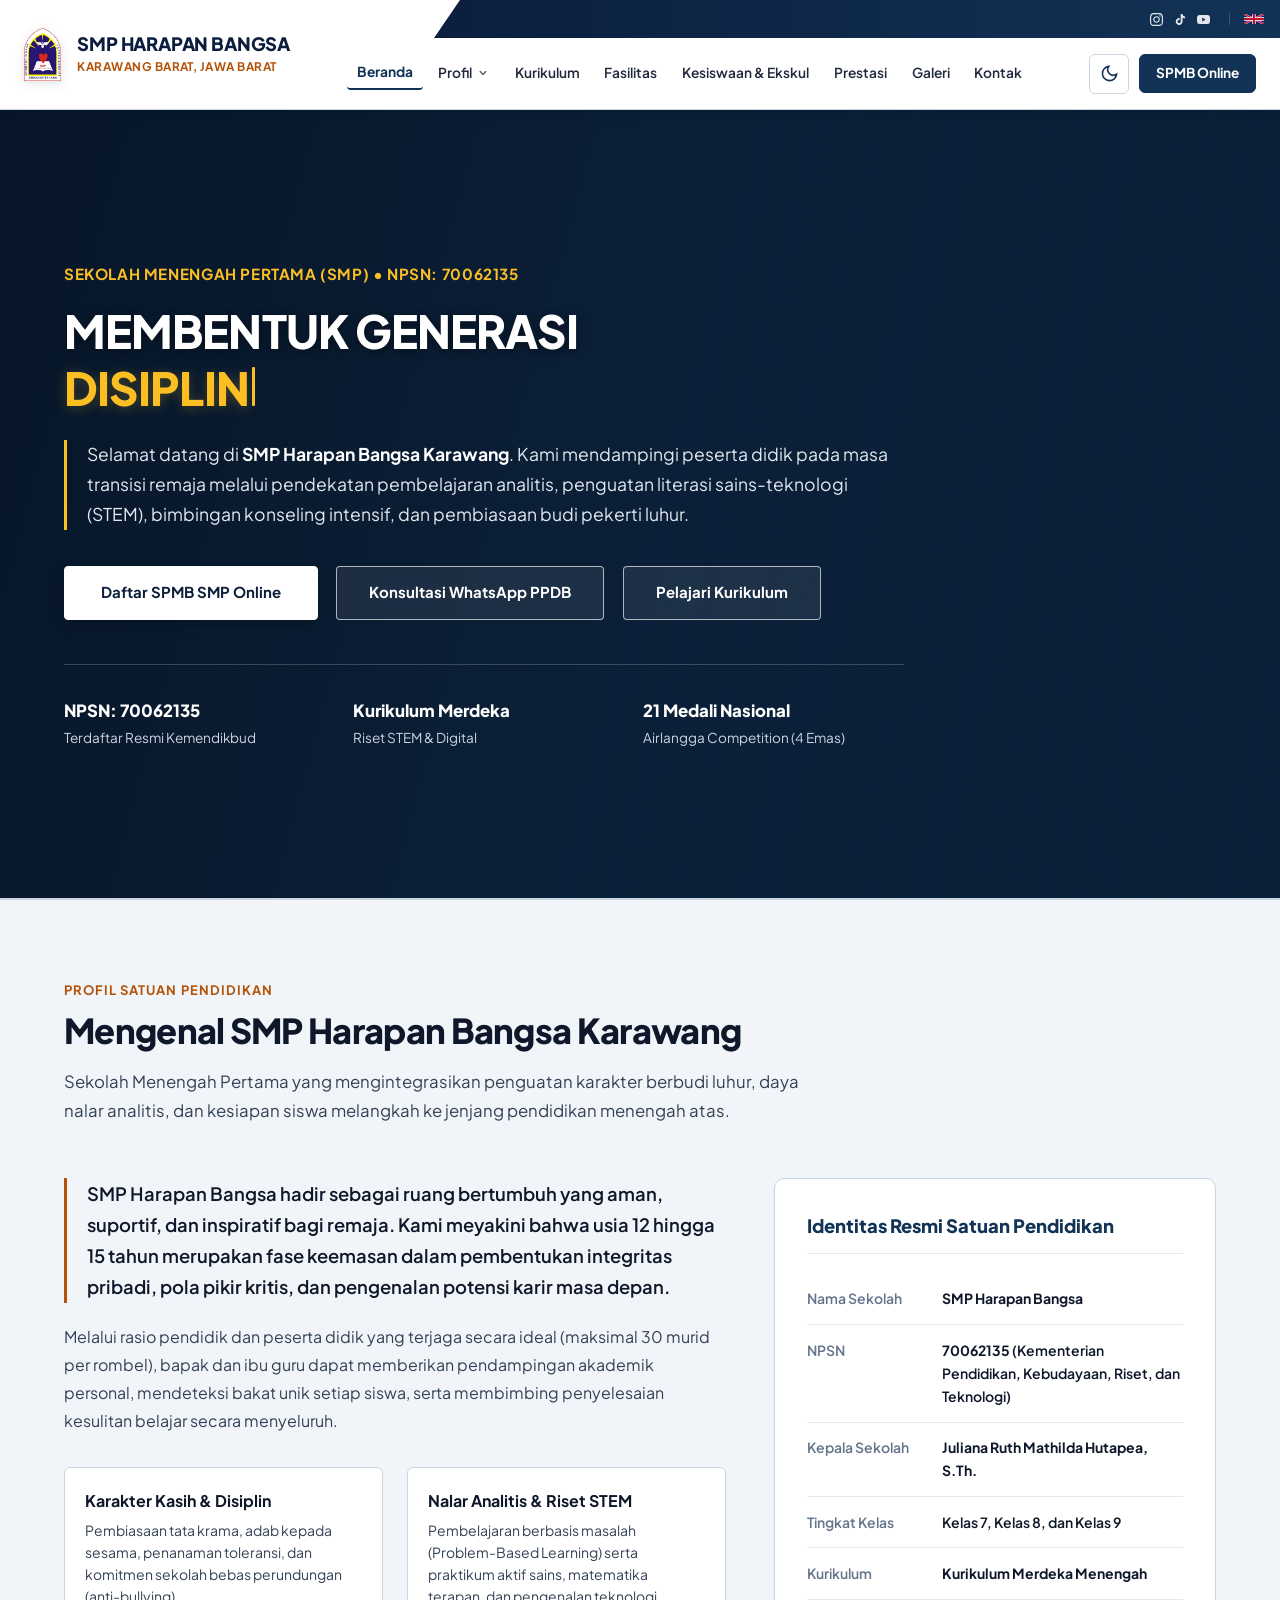
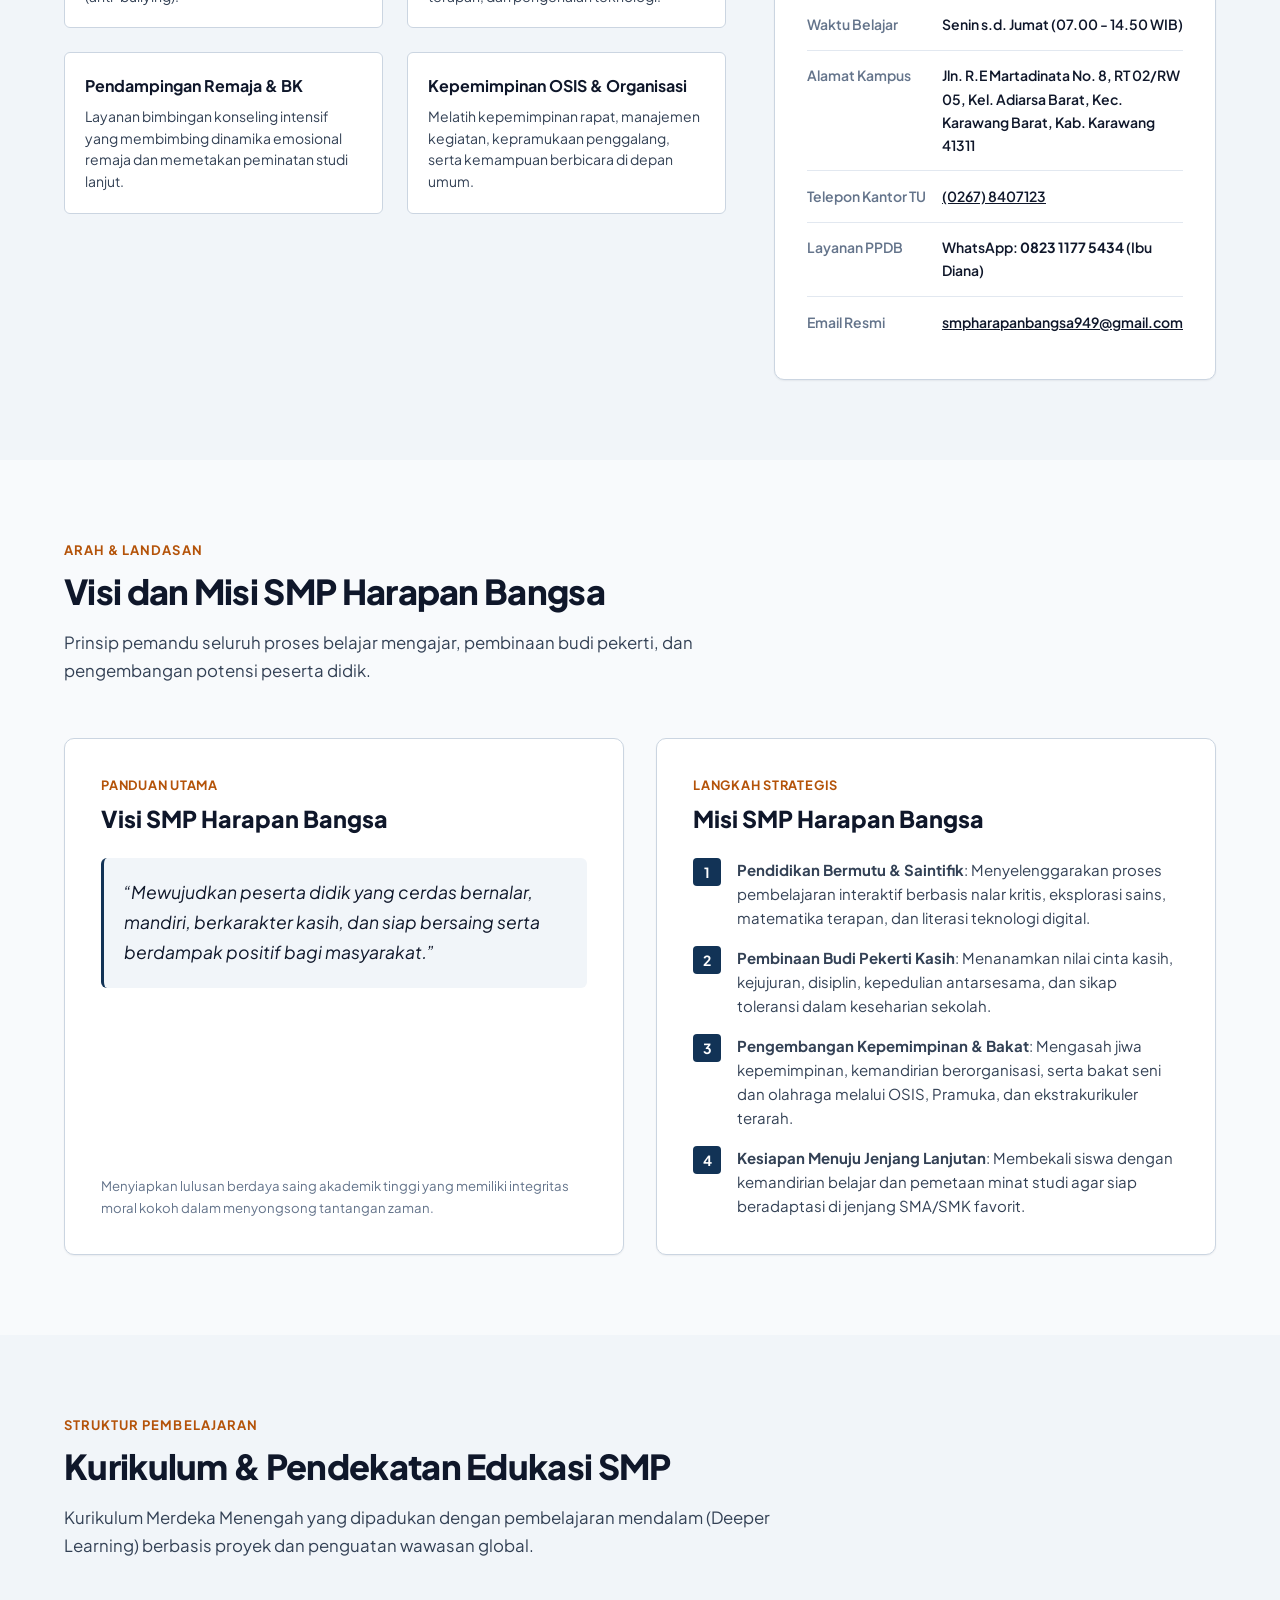
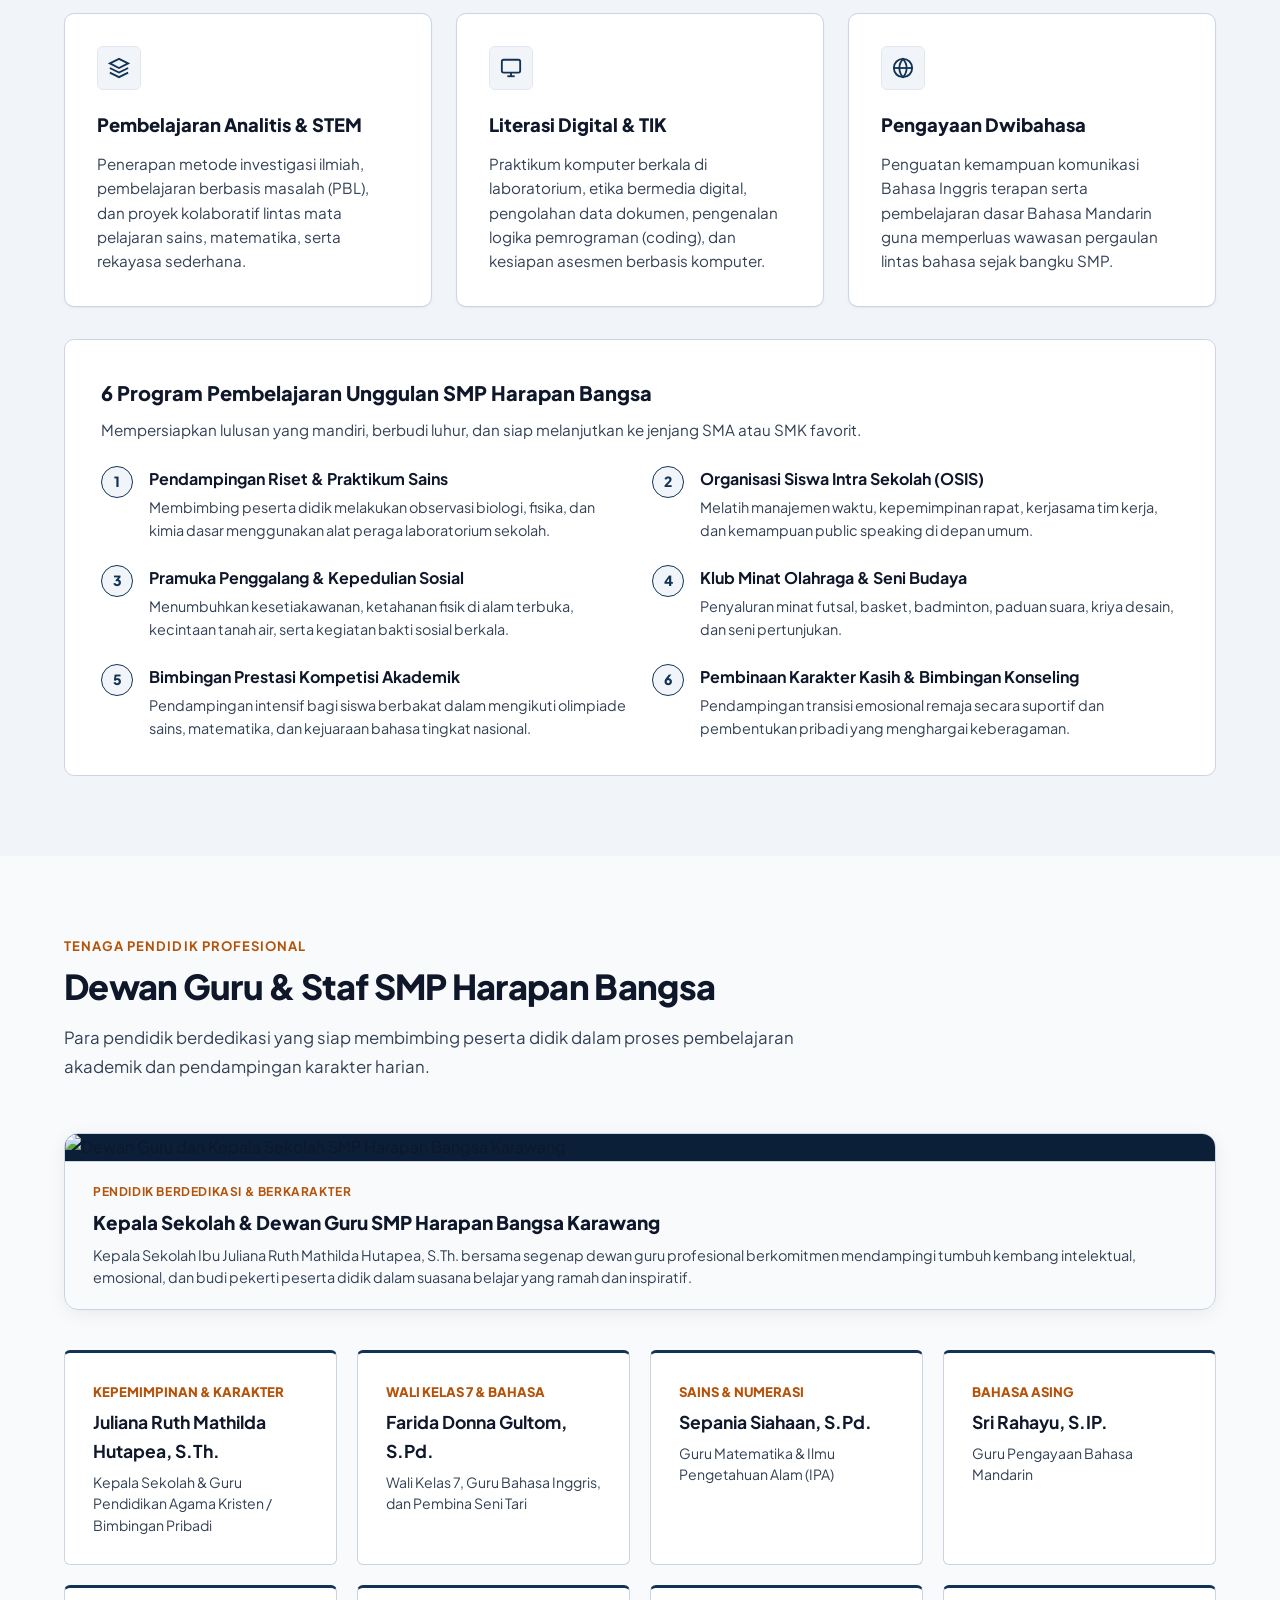
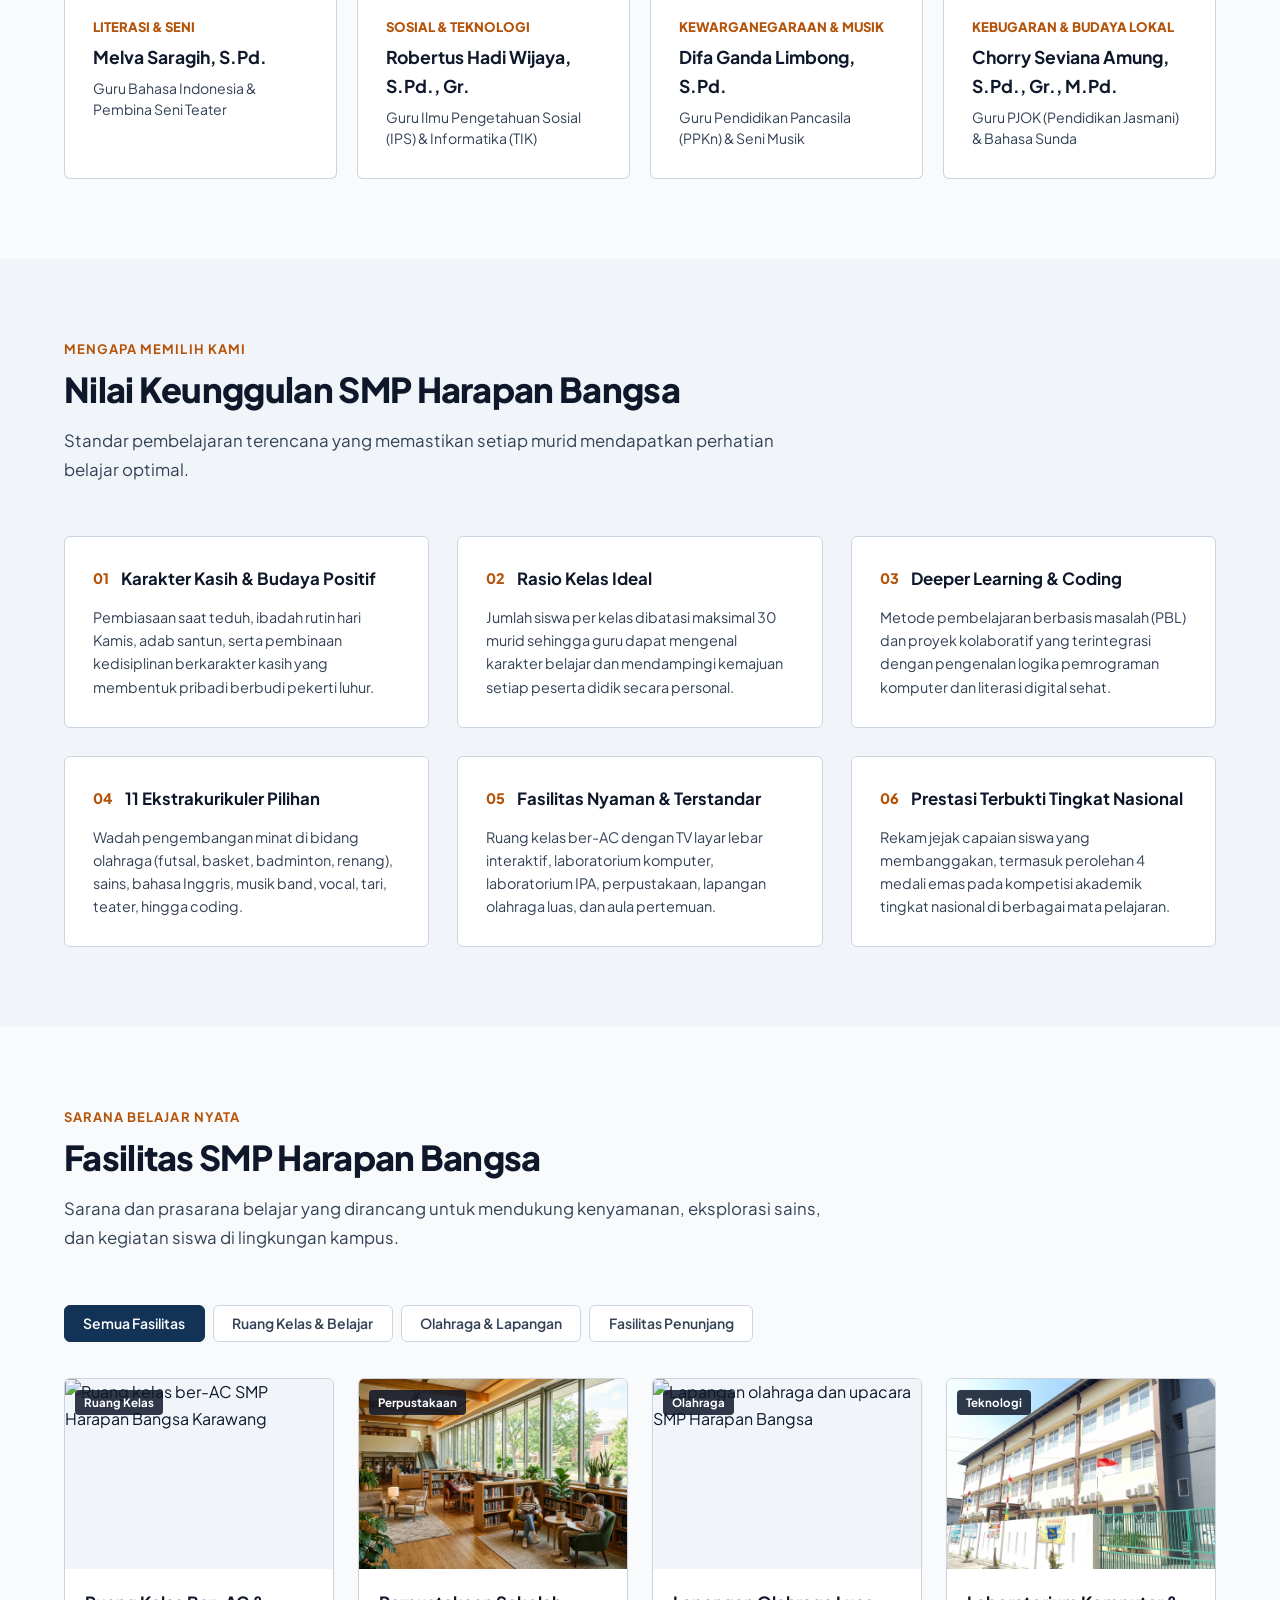
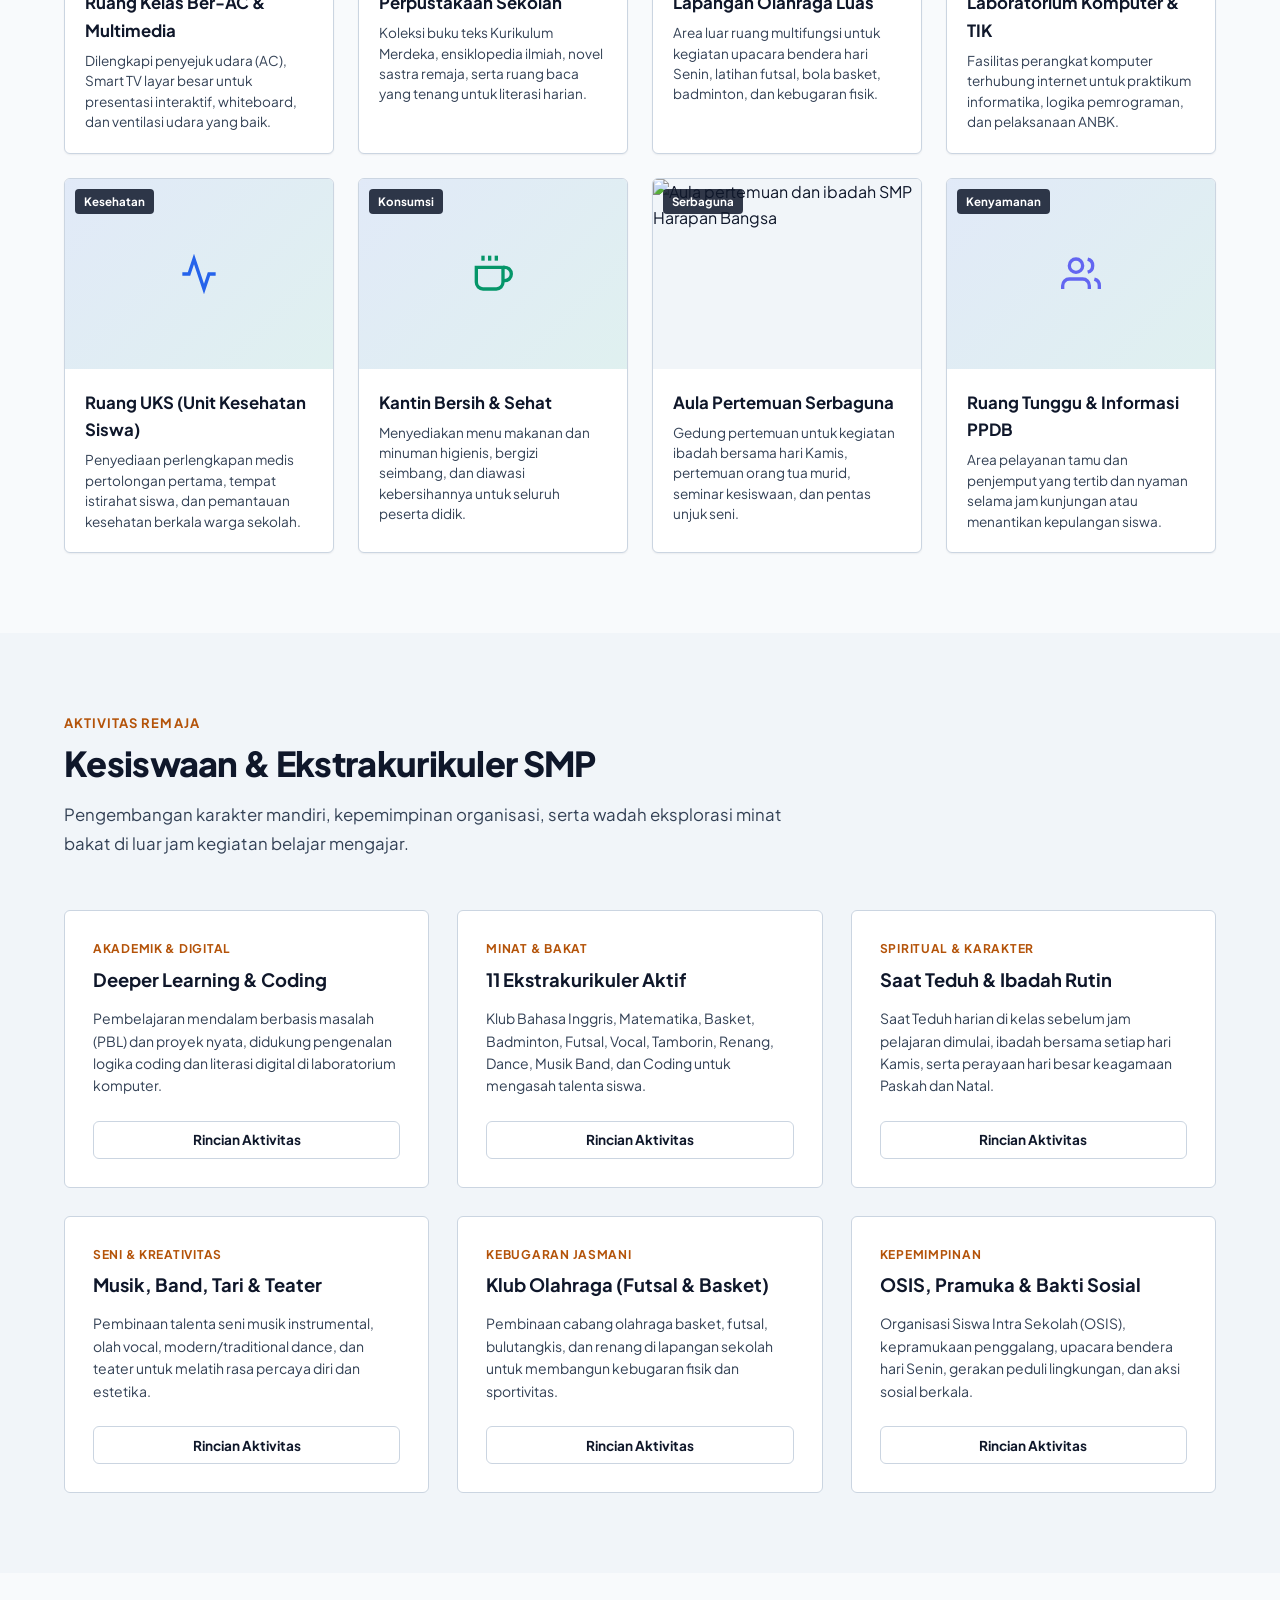
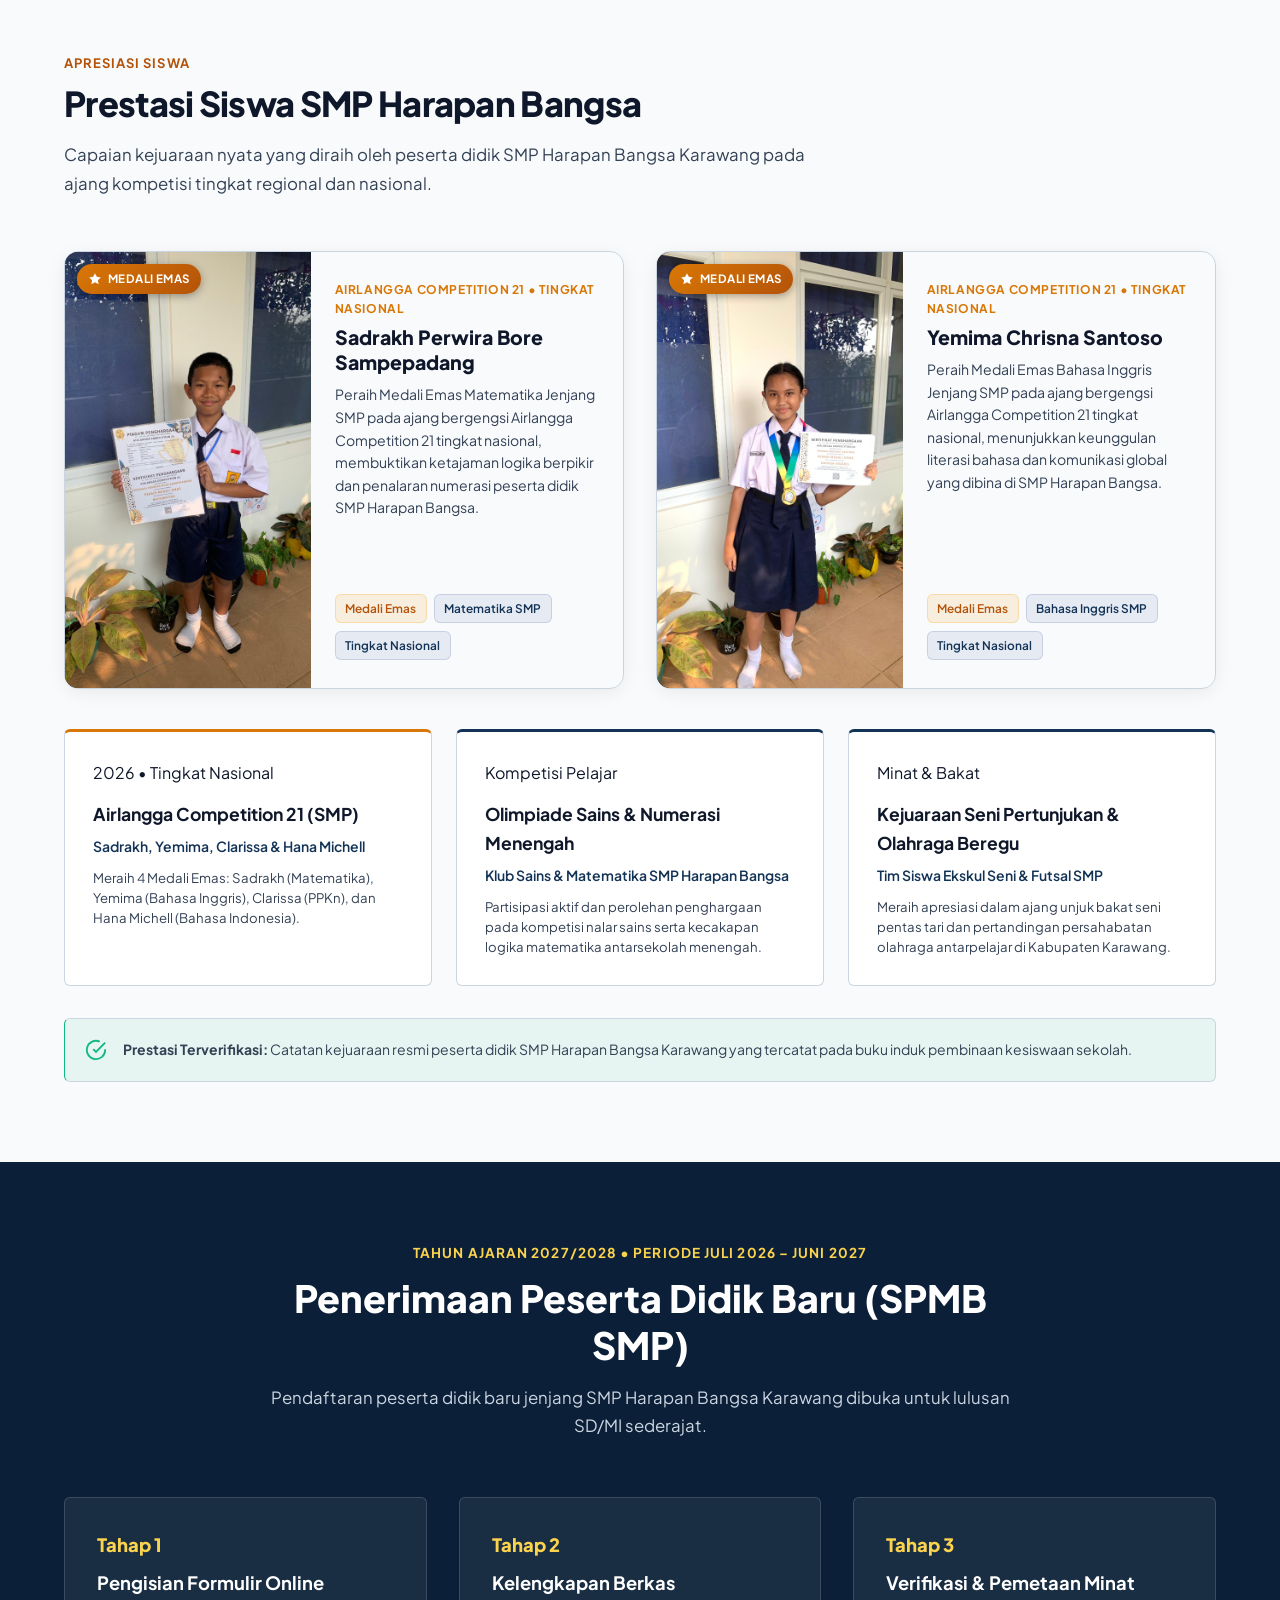
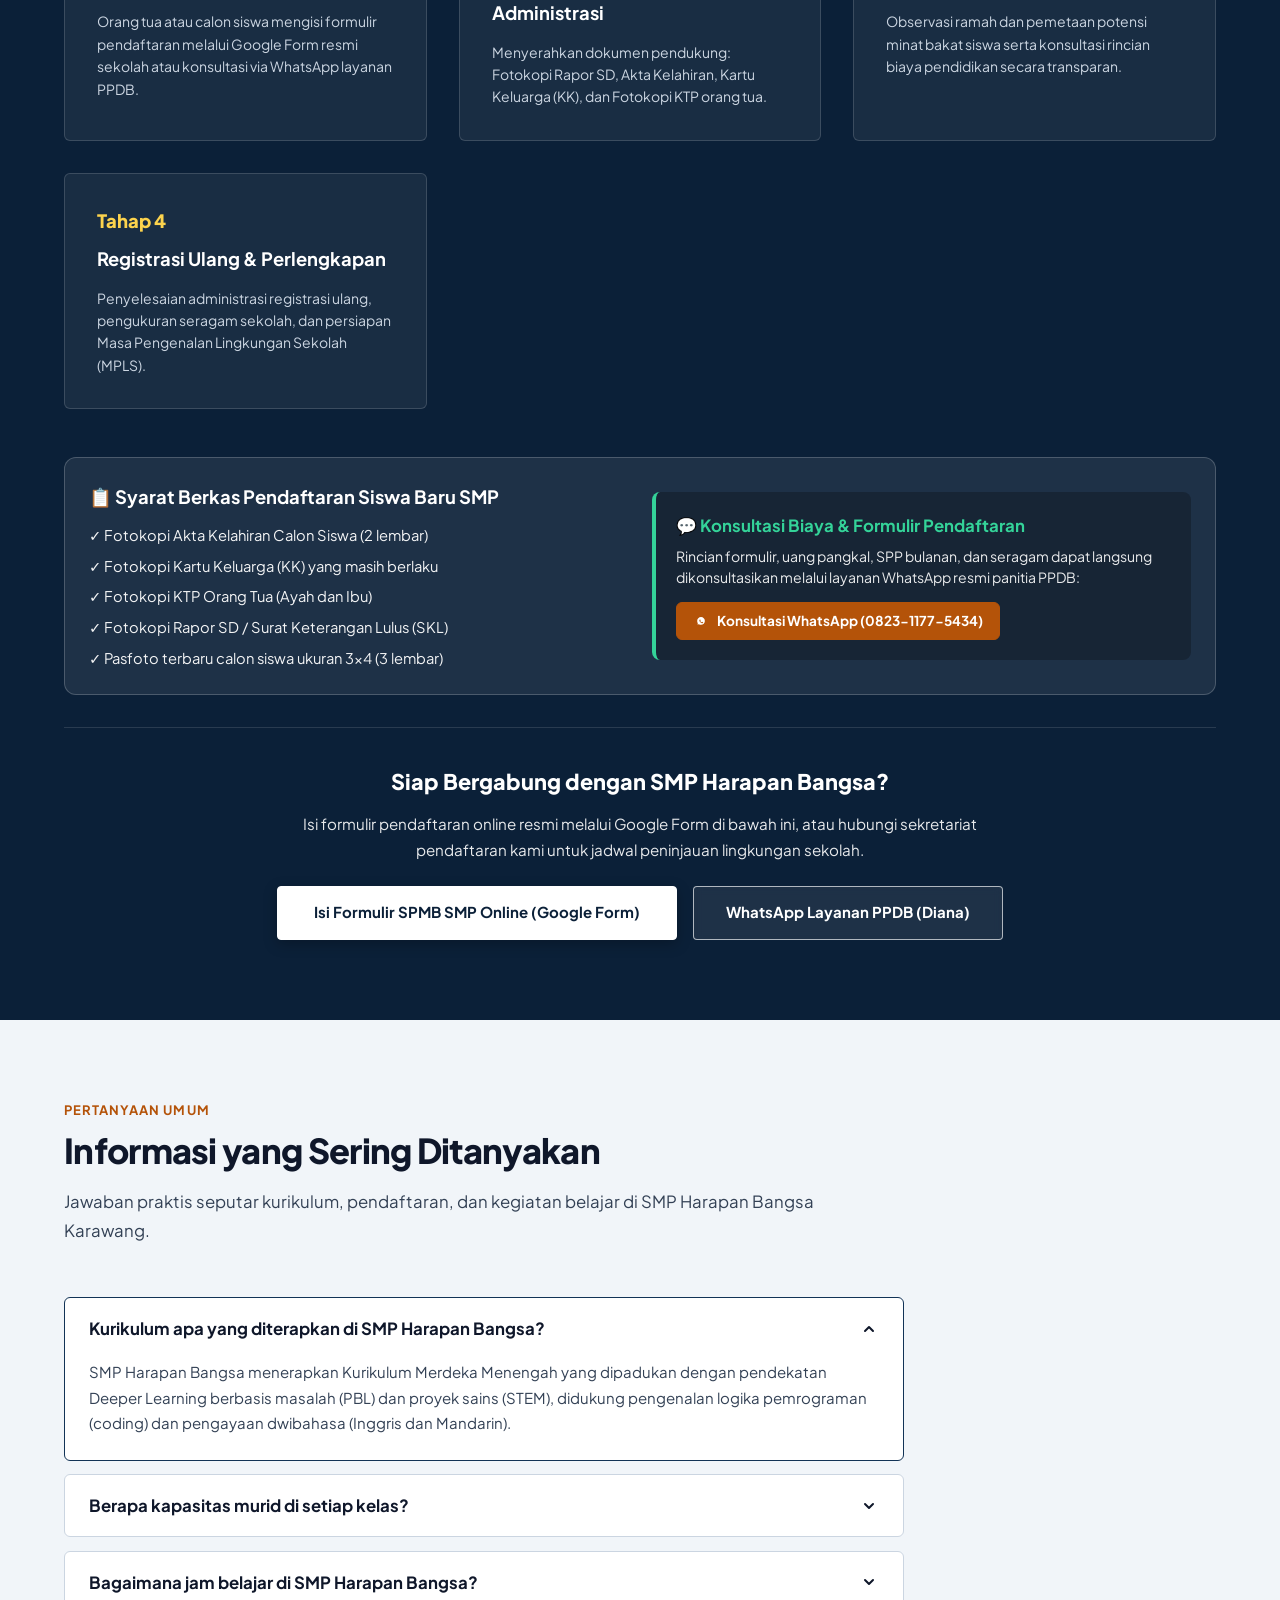
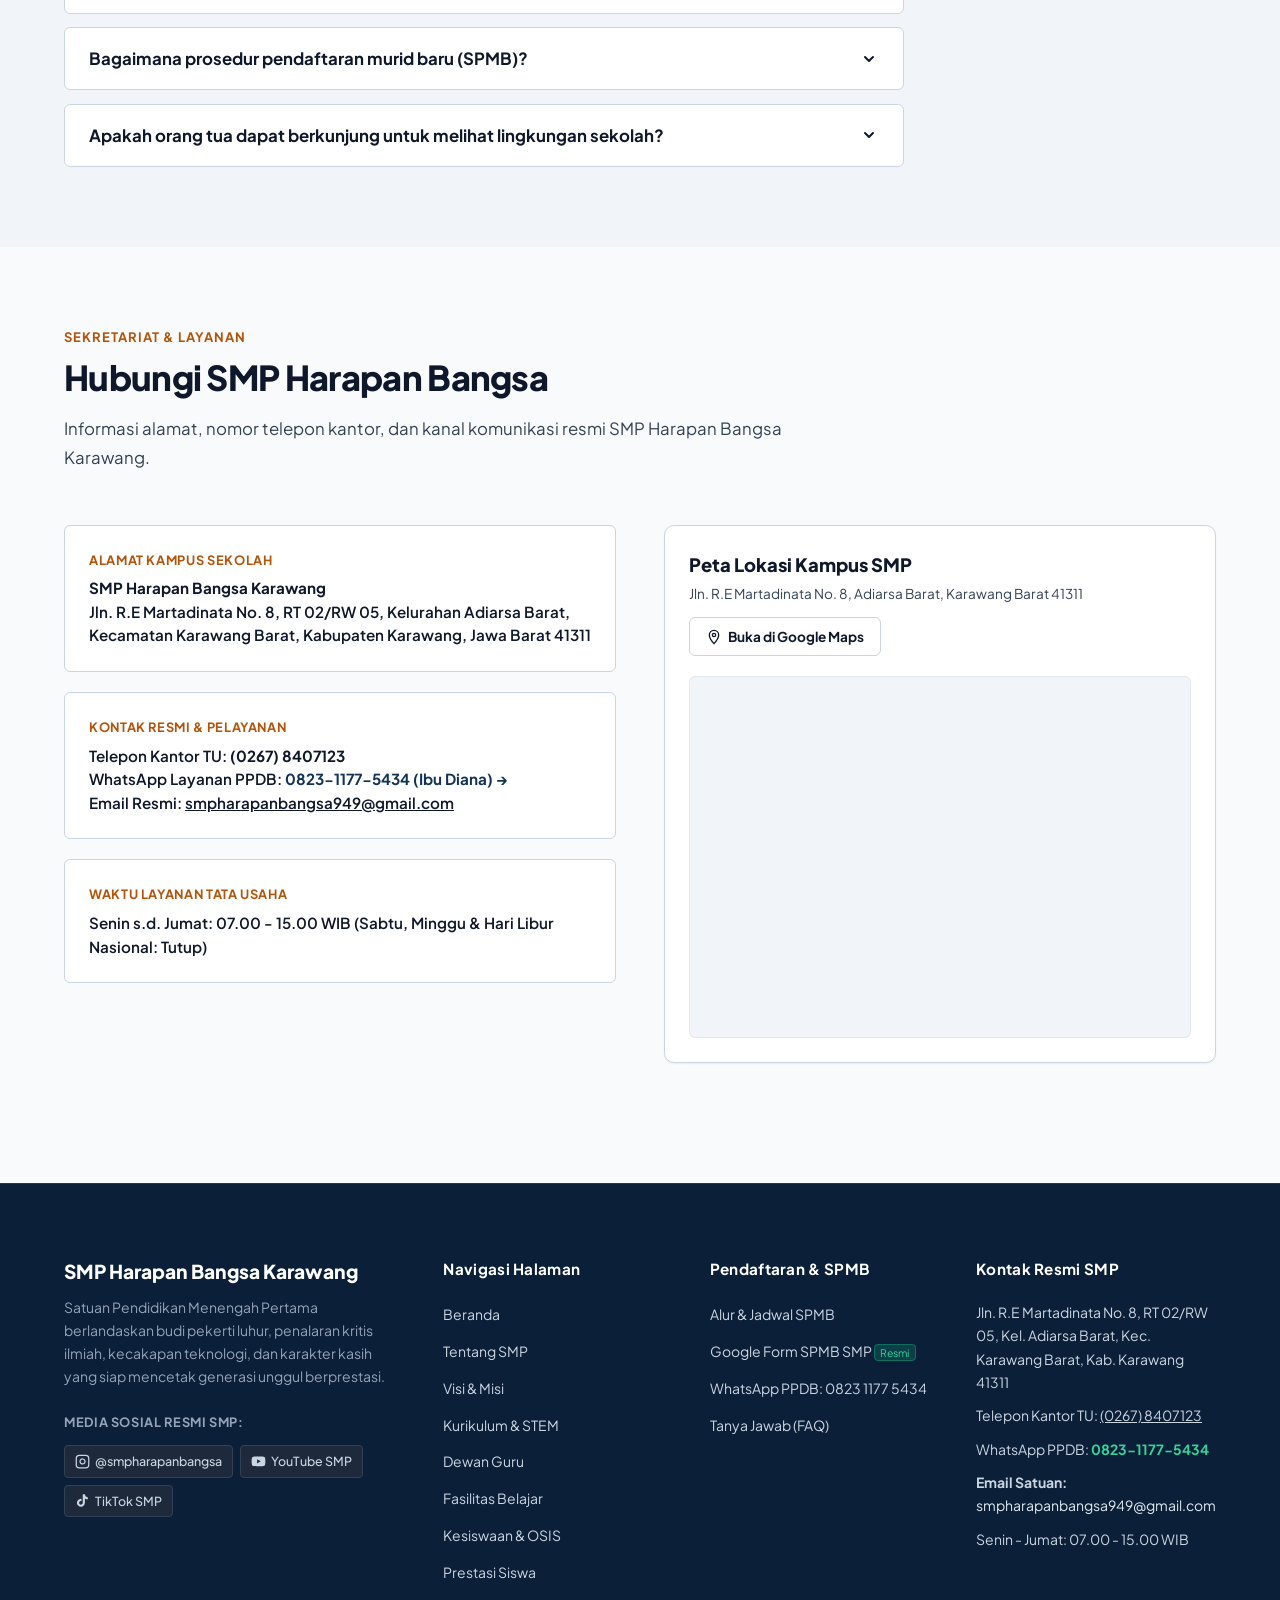
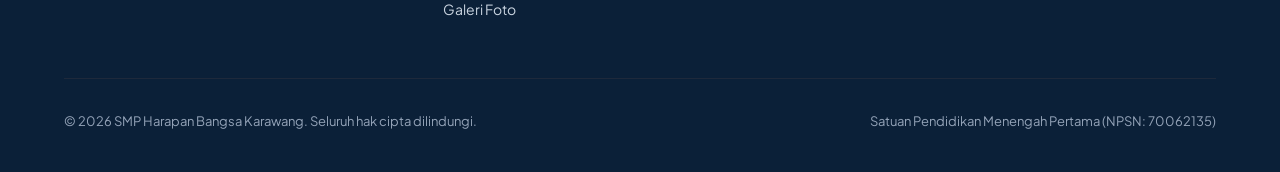
==== commit 7611717e: "SMP HARAPAN BANGSA" ====
--- a/index.html
+++ b/index.html
@@ -2,33 +2,41 @@
 <html lang="id" data-theme="light">
 
 <head>
+  <script>
+    // Prevent landing at Beranda and animating down when navigating via hash from another page
+    if (window.location.hash) {
+      if ('scrollRestoration' in history) {
+        history.scrollRestoration = 'manual';
+      }
+      document.documentElement.style.scrollBehavior = 'auto';
+    }
+  </script>
   <meta charset="UTF-8">
   <meta name="viewport" content="width=device-width, initial-scale=1.0">
 
   <!-- Primary Meta Tags -->
-  <title>Yayasan Pancaran Kasih Karawang | TK, SD &amp; SMP</title>
-  <meta name="title" content="Yayasan Pancaran Kasih Karawang | TK, SD &amp; SMP">
+  <title>SMP Harapan Bangsa Karawang | Sekolah Menengah Pertama Berkarakter Kasih &amp; Mandiri</title>
+  <meta name="title" content="SMP Harapan Bangsa Karawang | Sekolah Menengah Pertama Berkarakter Kasih &amp; Mandiri">
   <meta name="description"
-    content="Website resmi Yayasan Pancaran Kasih Karawang yang menaungi pendidikan jenjang TK, SD, dan SMP. Informasi profil sekolah, kurikulum, fasilitas, dan pendaftaran murid baru (SPMB).">
+    content="Website resmi SMP Harapan Bangsa Karawang. Informasi profil sekolah, kurikulum Merdeka Menengah, penguatan riset STEM, kepemimpinan OSIS, ekstrakurikuler, dan pendaftaran murid baru (SPMB).">
   <meta name="keywords"
-    content="Yayasan Pancaran Kasih Karawang, TK Harapan Bangsa, SD Harapan Bangsa, SMP Harapan Bangsa, Sekolah Karawang, SPMB Karawang">
-  <meta name="author" content="Yayasan Pancaran Kasih Karawang">
+    content="SMP Harapan Bangsa Karawang, SMP Karawang Barat, Sekolah Menengah Pertama Karawang, SPMB SMP Karawang, PPDB SMP Harapan Bangsa, Kurikulum Merdeka Karawang">
+  <meta name="author" content="SMP Harapan Bangsa Karawang">
   <meta name="robots" content="index, follow">
 
   <!-- Open Graph / Facebook -->
   <meta property="og:type" content="website">
   <meta property="og:url" content="./">
-  <meta property="og:title" content="Yayasan Pancaran Kasih Karawang | TK, SD &amp; SMP">
+  <meta property="og:title" content="SMP Harapan Bangsa Karawang | Membentuk Generasi Mandiri Berkarakter Kasih">
   <meta property="og:description"
-    content="Website resmi Yayasan Pancaran Kasih Karawang yang menaungi pendidikan jenjang TK, SD, dan SMP.">
-  <meta property="og:image" content="https://res.cloudinary.com/niixqrky/image/upload/v1790816269/Gedung.jpg">
+    content="Website resmi SMP Harapan Bangsa Karawang. Pendalaman kemampuan analitis, literasi sains-teknologi, kepemimpinan, dan persiapan menuju jenjang sekolah lanjutan.">
+  <meta property="og:image" content="assets/images/gedung.jpg">
 
   <!-- Favicon (Cache Busting) -->
   <link rel="icon" type="image/svg+xml" href="favicon.svg?v=20261001c">
   <link rel="icon" type="image/png" href="favicon.png?v=20261001c">
   <link rel="shortcut icon" type="image/x-icon" href="favicon.ico?v=20261001c">
   <script>
-    // Memaksa browser me-refresh favicon tab tanpa tertahan cache lama
     (function () {
       try {
         var t = new Date().getTime();
@@ -53,10 +61,9 @@
 
 <body>
 
-
-  <!-- Header / Navigation Bar -->
+    <!-- Header / Navigation Bar -->
   <header class="header" id="header">
-    <!-- Top Bar (Maroon Banner with Slanted Cut) -->
+        <!-- Top Bar (Slanted Navy Banner with Running Text) -->
     <div class="header-topbar">
       <div class="topbar-wrapper">
         <div class="topbar-left-spacer"></div>
@@ -64,28 +71,28 @@
           <div class="topbar-marquee-wrap">
             <div class="topbar-marquee-track">
               <span class="topbar-welcome-text" data-i18n="topbar_welcome">
-                SELAMAT DATANG DI YAYASAN PANCARAN KASIH KARAWANG
+                SELAMAT DATANG DI SMP HARAPAN BANGSA KARAWANG
               </span>
             </div>
           </div>
           <div class="topbar-right-group">
-            <div class="topbar-socials" aria-label="Media Sosial Resmi">
-              <a href="https://instagram.com/[username]" target="_blank" rel="noopener noreferrer"
-                class="topbar-social-link" title="Instagram" aria-label="Instagram">
+            <div class="topbar-socials" aria-label="Media Sosial Resmi SMP Harapan Bangsa">
+              <a href="https://www.instagram.com/smpharapanbangsa?stkn=Z285eXR5M2R0OXFt" target="_blank" rel="noopener noreferrer"
+                class="topbar-social-link" title="Instagram Resmi @smpharapanbangsa" aria-label="Instagram Resmi SMP Harapan Bangsa">
                 <svg width="13" height="13" viewBox="0 0 24 24" fill="currentColor">
                   <path
                     d="M12 2.163c3.204 0 3.584.012 4.85.07 3.252.148 4.771 1.691 4.919 4.919.058 1.265.069 1.645.069 4.849 0 3.205-.012 3.584-.069 4.849-.149 3.225-1.664 4.771-4.919 4.919-1.266.058-1.644.07-4.85.07-3.204 0-3.584-.012-4.849-.07-3.26-.149-4.771-1.699-4.919-4.92-.058-1.265-.07-1.644-.07-4.849 0-3.204.013-3.583.07-4.849.149-3.227 1.664-4.771 4.919-4.919 1.266-.057 1.645-.069 4.849-.069zm0-2.163c-3.259 0-3.667.014-4.947.072-4.358.2-6.78 2.618-6.98 6.98-.059 1.281-.073 1.689-.073 4.948 0 3.259.014 3.668.072 4.948.2 4.358 2.618 6.78 6.98 6.98 1.281.058 1.689.072 4.948.072 3.259 0 3.668-.014 4.948-.072 4.354-.2 6.782-2.618 6.979-6.98.059-1.28.073-1.689.073-4.948 0-3.259-.014-3.667-.072-4.947-.196-4.354-2.617-6.78-6.979-6.98-1.281-.059-1.69-.073-4.949-.073zm0 5.838c-3.403 0-6.162 2.759-6.162 6.162s2.759 6.163 6.162 6.163 6.162-2.759 6.162-6.163c0-3.403-2.759-6.162-6.162-6.162zm0 10.162c-2.209 0-4-1.79-4-4 0-2.209 1.791-4 4-4s4 1.791 4 4c0 2.21-1.791 4-4 4zm6.406-11.845c-.796 0-1.441.645-1.441 1.44s.645 1.44 1.441 1.44c.795 0 1.439-.645 1.439-1.44s-.644-1.44-1.439-1.44z" />
                 </svg>
               </a>
-              <a href="https://twitter.com/[username]" target="_blank" rel="noopener noreferrer"
-                class="topbar-social-link" title="Twitter / X" aria-label="Twitter">
+              <a href="https://www.tiktok.com/@smp.harapanbangsa?is_from_webapp=1&sender_device=pc" target="_blank" rel="noopener noreferrer"
+                class="topbar-social-link" title="TikTok Resmi @smp.harapanbangsa" aria-label="TikTok Resmi SMP Harapan Bangsa">
                 <svg width="13" height="13" viewBox="0 0 24 24" fill="currentColor">
                   <path
-                    d="M18.244 2.25h3.308l-7.227 8.26 8.502 11.24H16.17l-5.214-6.817L4.99 21.75H1.68l7.73-8.835L1.254 2.25H8.08l4.713 6.231zm-1.161 17.52h1.833L7.084 4.126H5.117z" />
+                    d="M19.59 6.69a4.83 4.83 0 0 1-3.77-4.25V2h-3.45v13.67a2.89 2.89 0 0 1-5.2 1.74 2.89 2.89 0 0 1 2.31-4.64 2.93 2.93 0 0 1 .88.13V9.4a6.84 6.84 0 0 0-1-.05A6.33 6.33 0 0 0 5 20.1a6.34 6.34 0 0 0 10.86-4.43v-7a8.16 8.16 0 0 0 4.77 1.52v-3.4a4.85 4.85 0 0 1-1.04-.1z" />
                 </svg>
               </a>
-              <a href="https://youtube.com/[username]" target="_blank" rel="noopener noreferrer"
-                class="topbar-social-link" title="YouTube" aria-label="YouTube">
+              <a href="https://youtube.com/@smpharapanbangsakarawang?si=vL2m-ycrEEQayYVH" target="_blank" rel="noopener noreferrer"
+                class="topbar-social-link" title="YouTube Resmi SMP Harapan Bangsa" aria-label="YouTube Resmi SMP Harapan Bangsa">
                 <svg width="13" height="13" viewBox="0 0 24 24" fill="currentColor">
                   <path
                     d="M23.498 6.186a3.016 3.016 0 0 0-2.122-2.136C19.505 3.545 12 3.545 12 3.545s-7.505 0-9.377.505A3.017 3.017 0 0 0 .502 6.186C0 8.07 0 12 0 12s0 3.93.502 5.814a3.016 3.016 0 0 0 2.122 2.136c1.871.505 9.376.505 9.376.505s7.505 0 9.377-.505a3.015 3.015 0 0 0 2.122-2.136C24 15.93 24 12 24 12s0-3.93-.502-5.814zM9.545 15.568V8.432L15.818 12l-6.273 3.568z" />
@@ -94,17 +101,16 @@
             </div>
             <!-- Language Flags (Indonesia / English) -->
             <div class="topbar-flags" title="Pilihan Bahasa / Select Language">
-              <button type="button" class="flag-badge flag-id active" data-lang="id" title="Bahasa Indonesia"
-                aria-label="Bahasa Indonesia">
+              <button type="button" class="flag-badge flag-id active" data-lang="id" title="Bahasa Indonesia" aria-label="Bahasa Indonesia">
                 <span class="flag-stripe-red"></span>
                 <span class="flag-stripe-white"></span>
               </button>
               <button type="button" class="flag-badge flag-en" data-lang="en" title="English" aria-label="English">
                 <svg viewBox="0 0 60 30" width="20" height="12" class="flag-svg-en">
-                  <clipPath id="uk-clip">
+                  <clipPath id="uk-clip-topbar">
                     <path d="M0,0 v30 h60 v-30 z" />
                   </clipPath>
-                  <g clip-path="url(#uk-clip)">
+                  <g clip-path="url(#uk-clip-topbar)">
                     <path d="M0,0 v30 h60 v-30 z" fill="#012169" />
                     <path d="M0,0 L60,30 M60,0 L0,30" stroke="#fff" stroke-width="6" />
                     <path d="M0,0 L60,30 M60,0 L0,30" stroke="#C8102E" stroke-width="4" />
@@ -123,75 +129,46 @@
     <div class="header-main">
       <div class="container header-container">
         <!-- School Brand -->
-        <a href="#beranda" class="brand-link" aria-label="Beranda Yayasan Pancaran Kasih Karawang">
-          <img src="assets/images/logo-smp-harapan-bangsa.png" alt="Logo SMP Harapan Bangsa" class="brand-logo-img">
+        <a href="#beranda" class="brand-link" aria-label="Beranda SMP Harapan Bangsa Karawang">
+          <img src="assets/images/logo-smp-harapan-bangsa.png" alt="Logo Resmi SMP Harapan Bangsa Karawang" class="brand-logo-img">
           <div class="brand-title-group">
-            <span class="brand-name">YAYASAN PANCARAN KASIH KARAWANG</span>
-            <span class="brand-sub" data-i18n="brand_sub">Yayasan Pendidikan Karawang</span>
+            <span class="brand-name">SMP HARAPAN BANGSA</span>
+            <span class="brand-sub" data-i18n="brand_sub">Karawang Barat, Jawa Barat</span>
           </div>
         </a>
 
         <!-- Navigation Menu -->
         <nav class="nav-menu" id="navMenu" aria-label="Menu Utama">
           <div class="nav-menu-links">
-            <a href="#beranda" class="nav-link active" data-i18n="nav_home">Home</a>
+            <a href="#beranda" class="nav-link" data-i18n="nav_home">Beranda</a>
 
             <div class="nav-item-dropdown">
               <a href="#tentang" class="nav-link nav-dropdown-trigger">
-                <span data-i18n="nav_profile">Profil</span> <svg class="nav-chevron" viewBox="0 0 20 20"
-                  fill="currentColor" aria-hidden="true">
+                <span data-i18n="nav_profile">Profil</span>
+                <svg class="nav-chevron" viewBox="0 0 20 20" fill="currentColor" aria-hidden="true">
                   <path fill-rule="evenodd"
                     d="M5.293 7.293a1 1 0 011.414 0L10 10.586l3.293-3.293a1 1 0 111.414 1.414l-4 4a1 1 0 01-1.414 0l-4-4a1 1 0 010-1.414z"
                     clip-rule="evenodd" />
                 </svg>
               </a>
               <div class="nav-dropdown-menu">
-                <a href="#tentang" class="nav-dropdown-item" data-i18n="nav_about">Tentang Sekolah</a>
+                <a href="#tentang" class="nav-dropdown-item" data-i18n="nav_about">Tentang SMP</a>
                 <a href="#visimisi" class="nav-dropdown-item" data-i18n="nav_vision">Visi &amp; Misi</a>
-                <a href="#keunggulan" class="nav-dropdown-item" data-i18n="nav_advantages">Keunggulan Lembaga</a>
-              </div>
-            </div>
-
-            <div class="nav-item-dropdown">
-              <a href="#pendidikan" class="nav-link nav-dropdown-trigger">
-                <span data-i18n="nav_education">Pendidikan</span> <svg class="nav-chevron" viewBox="0 0 20 20"
-                  fill="currentColor" aria-hidden="true">
-                  <path fill-rule="evenodd"
-                    d="M5.293 7.293a1 1 0 011.414 0L10 10.586l3.293-3.293a1 1 0 111.414 1.414l-4 4a1 1 0 01-1.414 0l-4-4a1 1 0 010-1.414z"
-                    clip-rule="evenodd" />
-                </svg>
-              </a>
-              <div class="nav-dropdown-menu">
-                <a href="jenjang/tk.html" class="nav-dropdown-item" data-i18n="nav_tk">TK Harapan Bangsa</a>
-                <a href="jenjang/sd.html" class="nav-dropdown-item" data-i18n="nav_sd">SD Harapan Bangsa</a>
-                <a href="jenjang/smp.html" class="nav-dropdown-item" data-i18n="nav_smp">SMP Harapan Bangsa</a>
-              </div>
-            </div>
-
+                <a href="#guru" class="nav-dropdown-item" data-i18n="nav_teachers">Dewan Guru &amp; Staf</a>
+              </div>
+            </div>
+
+            <a href="#akademik" class="nav-link" data-i18n="nav_academic">Kurikulum</a>
             <a href="#fasilitas" class="nav-link" data-i18n="nav_facilities">Fasilitas</a>
-            <a href="#kegiatan" class="nav-link" data-i18n="nav_activities">Kegiatan</a>
+            <a href="#kegiatan" class="nav-link" data-i18n="nav_activities">Kesiswaan</a>
             <a href="#prestasi" class="nav-link" data-i18n="nav_achievements">Prestasi</a>
-
-            <div class="nav-item-dropdown">
-              <a href="#informasi" class="nav-link nav-dropdown-trigger">
-                <span data-i18n="nav_information">Informasi</span> <svg class="nav-chevron" viewBox="0 0 20 20"
-                  fill="currentColor" aria-hidden="true">
-                  <path fill-rule="evenodd"
-                    d="M5.293 7.293a1 1 0 011.414 0L10 10.586l3.293-3.293a1 1 0 111.414 1.414l-4 4a1 1 0 01-1.414 0l-4-4a1 1 0 010-1.414z"
-                    clip-rule="evenodd" />
-                </svg>
-              </a>
-              <div class="nav-dropdown-menu">
-                <a href="#informasi" class="nav-dropdown-item" data-i18n="nav_news">Agenda &amp; Berita</a>
-                <a href="#faq" class="nav-dropdown-item" data-i18n="nav_faq">Tanya Jawab (FAQ)</a>
-              </div>
-            </div>
-
-            <a href="#pendaftaran" class="nav-link" data-i18n="nav_spmb">SPMB</a>
+            <a href="galeri.html" class="nav-link" data-i18n="nav_gallery">Galeri</a>
             <a href="#kontak" class="nav-link" data-i18n="nav_contact">Kontak</a>
           </div>
           <div class="nav-menu-mobile-footer">
-            <a href="#pendaftaran" class="btn btn-primary btn-block" data-i18n="nav_spmb_mobile">
+            <a href="https://docs.google.com/forms/d/e/1FAIpQLSewWRQmo5NNYKYFYo50hCGS_VIiKhXM3bNNrOB65REKsDGXdQ/viewform?usp=dialog"
+              target="_blank" rel="noopener noreferrer" class="btn btn-primary btn-block" data-action="register-smp"
+              data-jenjang="SMP" data-i18n="nav_spmb_mobile">
               Pendaftaran SPMB Online
             </a>
           </div>
@@ -199,8 +176,7 @@
 
         <!-- Utilities & Mobile Toggle -->
         <div class="header-utilities">
-
-          <!-- Dual Theme Toggle (R-21 & R-34) -->
+          <!-- Dual Theme Toggle -->
           <button class="header-icon-btn theme-toggle-btn" id="themeToggleBtn"
             aria-label="Ganti tema tampilan terang atau gelap" title="Ganti Tema">
             <svg class="theme-icon-light" viewBox="0 0 24 24" fill="none" stroke="currentColor" stroke-width="2"
@@ -222,8 +198,10 @@
           </button>
 
           <!-- Header Registration CTA Button -->
-          <a href="#pendaftaran" class="btn btn-primary btn-sm header-cta-btn" data-i18n="header_cta_spmb">
-            SPMB
+          <a href="https://docs.google.com/forms/d/e/1FAIpQLSewWRQmo5NNYKYFYo50hCGS_VIiKhXM3bNNrOB65REKsDGXdQ/viewform?usp=dialog"
+            target="_blank" rel="noopener noreferrer" class="btn btn-primary btn-sm header-cta-btn"
+            data-action="register-smp" data-jenjang="SMP" data-i18n="header_cta_spmb">
+            SPMB Online
           </a>
 
           <!-- Mobile Menu Toggle Button -->
@@ -238,153 +216,172 @@
     </div>
   </header>
 
+  
+
   <main>
-    <!-- Hero Section (Full-width Background Architecture, UBP Style) -->
+    <!-- Section 1: Hero Section -->
     <section class="hero" id="beranda">
-      <!-- Background Image Slideshow (Ken Burns Zoom + Smooth Slide Transition) -->
-      <div class="hero-bg-slider" id="heroBgSlider" aria-hidden="true">
+      <!-- Background Image Slideshow (Hanya Bangunan Sekolah & Lapangan Kampus) -->
+      <div class="hero-bg-slider" id="heroSlider" aria-hidden="true">
         <div class="hero-bg-slide is-active">
-          <div class="hero-bg-slide-media"
-            style="background-image: url('https://res.cloudinary.com/niixqrky/image/upload/v1790816269/Gedung.jpg'), url('assets/images/gedung.jpg');">
-          </div>
+          <div class="hero-bg-slide-media" style="background-image: url('https://res.cloudinary.com/tj778flw/image/upload/v1793326288/WhatsApp_Image_2026-10-30_at_08.16.54.jpg');"></div>
         </div>
         <div class="hero-bg-slide">
-          <div class="hero-bg-slide-media"
-            style="background-image: url('https://res.cloudinary.com/niixqrky/image/upload/v1790818906/Gedung2.jpg'), url('assets/images/gedung2.jpg');">
-          </div>
+          <div class="hero-bg-slide-media" style="background-image: url('assets/images/gedung.jpg');"></div>
         </div>
         <div class="hero-bg-slide">
-          <div class="hero-bg-slide-media"
-            style="background-image: url('https://res.cloudinary.com/niixqrky/image/upload/v1790818906/Gedung3.jpg'), url('assets/images/gedung3.jpg');">
-          </div>
+          <div class="hero-bg-slide-media" style="background-image: url('assets/images/gedung2.jpg');"></div>
+        </div>
+        <div class="hero-bg-slide">
+          <div class="hero-bg-slide-media" style="background-image: url('assets/images/gedung3.jpg');"></div>
         </div>
       </div>
       <div class="hero-backdrop-overlay"></div>
 
       <div class="container">
         <div class="hero-content-wrapper">
-          <div class="hero-tagline" data-i18n="hero_tagline">Yayasan Pancaran Kasih Karawang</div>
-          <h1 class="hero-headline" aria-label="Membangun Generasi Berkarakter, Cerdas, dan Berdaya Saing">
-            <span class="hero-headline-prefix" data-i18n="hero_prefix">&ldquo;MEMBANGUN GENERASI</span>
+          <!-- Institutional Tagline -->
+          <span class="hero-tagline">
+            SEKOLAH MENENGAH PERTAMA (SMP) &bull; NPSN: 70062135
+          </span>
+
+          <!-- Main Headline with Smooth Animated Typing Text -->
+          <h1 class="hero-headline">
+            <span class="hero-headline-prefix" data-i18n="hero_prefix">MEMBENTUK GENERASI</span>
             <span class="hero-headline-suffix">
               <span class="hero-typing-wrapper">
-                <span class="hero-typing-word" id="heroTypingText">BERKARAKTER</span><span class="hero-typing-cursor"
-                  aria-hidden="true"></span>
-              </span>&rdquo;
+                <span class="hero-typing-word" id="heroTypingText">BERKARAKTER KASIH</span>
+                <span class="hero-typing-cursor" aria-hidden="true"></span>
+              </span>
             </span>
           </h1>
+
+          <!-- Lead Subheadline with Accent Bar -->
           <div class="hero-subheadline-bar">
             <p class="hero-subheadline" data-i18n-html="hero_subheadline">
-              Saatnya Menjadi Bagian Dari <strong>Yayasan Pancaran Kasih Karawang</strong>. Menyelenggarakan pendidikan
-              terpadu jenjang TK, SD, dan SMP dengan pembinaan karakter kasih, nalar kritis, dan kemandirian siswa.
-            </p>
-          </div>
-
+              Selamat datang di <strong>SMP Harapan Bangsa Karawang</strong>. Kami mendampingi peserta didik pada masa transisi remaja melalui pendekatan pembelajaran analitis, penguatan literasi sains-teknologi (STEM), bimbingan konseling intensif, dan pembiasaan budi pekerti luhur.
+            </p>
+          </div>
+
+          <!-- Call to Action Buttons -->
           <div class="hero-cta-group">
-            <a href="#pendaftaran" class="btn btn-hero-primary btn-lg" data-i18n="hero_btn_register">
-              Daftar Sekarang (SPMB)
+            <a href="https://docs.google.com/forms/d/e/1FAIpQLSewWRQmo5NNYKYFYo50hCGS_VIiKhXM3bNNrOB65REKsDGXdQ/viewform?usp=dialog"
+              target="_blank" rel="noopener noreferrer" class="btn btn-hero-primary" data-action="register-smp"
+              data-jenjang="SMP" data-i18n="hero_btn_register">
+              Daftar SPMB SMP Online
             </a>
-            <a href="#pendidikan" class="btn btn-hero-secondary btn-lg" data-i18n="hero_btn_explore">
-              Lihat Jenjang Pendidikan
+            <a href="https://wa.me/6282311775434?text=Halo%20SMP%20Harapan%20Bangsa,%20saya%20ingin%20konsultasi%20pendaftaran%20siswa%20baru"
+              target="_blank" rel="noopener noreferrer" class="btn btn-hero-secondary">
+              Konsultasi WhatsApp PPDB
             </a>
-          </div>
-
+            <a href="#akademik" class="btn btn-hero-secondary" data-i18n="hero_btn_explore">
+              Pelajari Kurikulum
+            </a>
+          </div>
+
+          <!-- Fact Summary Grid -->
           <div class="hero-key-facts">
             <div class="key-fact-item">
-              <span class="key-fact-title">TK (B) &bull; SD (A) &bull; SMP</span>
-              <span class="key-fact-subtitle" data-i18n="hero_fact1_sub">Pendidikan Formal Terpadu</span>
+              <span class="key-fact-title">NPSN: 70062135</span>
+              <span class="key-fact-subtitle">Terdaftar Resmi Kemendikbud</span>
             </div>
             <div class="key-fact-item">
               <span class="key-fact-title" data-i18n="hero_fact2_title">Kurikulum Merdeka</span>
-              <span class="key-fact-subtitle" data-i18n="hero_fact2_sub">Karakter Kasih &amp; Teknologi</span>
+              <span class="key-fact-subtitle" data-i18n="hero_fact2_sub">Riset STEM &amp; Digital</span>
             </div>
             <div class="key-fact-item">
-              <span class="key-fact-title" data-i18n="hero_fact3_title">Karawang Barat</span>
-              <span class="key-fact-subtitle" data-i18n="hero_fact3_sub">Kelas AC &amp; Smart TV Interaktif</span>
+              <span class="key-fact-title">21 Medali Nasional</span>
+              <span class="key-fact-subtitle">Airlangga Competition (4 Emas)</span>
             </div>
           </div>
         </div>
       </div>
     </section>
 
-    <!-- Section 2: Tentang Yayasan -->
+    <!-- Section 2: Profil SMP Harapan Bangsa -->
     <section class="section section-alt" id="tentang">
       <div class="container">
         <div class="section-header">
-          <span class="section-label" data-i18n="sec_about_label">Profil Kelembagaan</span>
-          <h2 class="section-title" data-i18n="sec_about_title">Mengenal Yayasan Pancaran Kasih Karawang</h2>
+          <span class="section-label" data-i18n="sec_about_label">Profil Satuan Pendidikan</span>
+          <h2 class="section-title" data-i18n="sec_about_title">Mengenal SMP Harapan Bangsa Karawang</h2>
           <p class="section-desc" data-i18n="sec_about_desc">
-            Lembaga pendidikan formal yang berkomitmen menyediakan pendidikan bermutu dan berkeadaban di wilayah
-            Kabupaten Karawang.
+            Sekolah Menengah Pertama yang mengintegrasikan penguatan karakter berbudi luhur, daya nalar analitis, dan kesiapan siswa melangkah ke jenjang pendidikan menengah atas.
           </p>
         </div>
 
         <div class="about-grid">
           <div class="about-narrative">
             <div class="lead-text">
-              Yayasan Pancaran Kasih Karawang (berdiri sejak tahun 2008) berkomitmen menyelenggarakan pendidikan terpadu
-              jenjang TK, SD, dan SMP berlandaskan moto: <em>Kasih, Disiplin, Cerdas, Berteknologi, dan Peduli Lingkungan</em>.
+              SMP Harapan Bangsa hadir sebagai ruang bertumbuh yang aman, suportif, dan inspiratif bagi remaja. Kami meyakini bahwa usia 12 hingga 15 tahun merupakan fase keemasan dalam pembentukan integritas pribadi, pola pikir kritis, dan pengenalan potensi karir masa depan.
             </div>
             <p class="about-body-text">
-              Kami menyadari bahwa tiap fase tumbuh kembang anak menuntut pendekatan pendidikan yang tepat. Oleh sebab
-              itu, jenjang TK, SD, dan SMP di lingkungan Harapan Bangsa dikoordinasikan secara terpadu agar proses
-              transisi belajar berlangsung alami, berkarakter kasih, menyenangkan, dan berkesinambungan hingga jenjang menengah.
+              Melalui rasio pendidik dan peserta didik yang terjaga secara ideal (maksimal 30 murid per rombel), bapak dan ibu guru dapat memberikan pendampingan akademik personal, mendeteksi bakat unik setiap siswa, serta membimbing penyelesaian kesulitan belajar secara menyeluruh.
             </p>
 
             <div class="about-pillars">
               <div class="pillar-item">
                 <h3 class="pillar-title">Karakter Kasih &amp; Disiplin</h3>
-                <p class="pillar-desc">Pembiasaan tata krama, adab kepada sesama, dan kedisiplinan belajar positif setiap hari.
-                </p>
+                <p class="pillar-desc">Pembiasaan tata krama, adab kepada sesama, penanaman toleransi, dan komitmen sekolah bebas perundungan (anti-bullying).</p>
               </div>
               <div class="pillar-item">
-                <h3 class="pillar-title">Kecakapan Nalar &amp; Digital</h3>
-                <p class="pillar-desc">Pembelajaran aktif yang melatih daya nalar analitis, literasi baca, numerasi, dan dasar teknologi.</p>
+                <h3 class="pillar-title">Nalar Analitis &amp; Riset STEM</h3>
+                <p class="pillar-desc">Pembelajaran berbasis masalah (Problem-Based Learning) serta praktikum aktif sains, matematika terapan, dan pengenalan teknologi.</p>
               </div>
               <div class="pillar-item">
-                <h3 class="pillar-title">11 Ekstrakurikuler Bakat</h3>
-                <p class="pillar-desc">Penyaluran minat olahraga, sains, bahasa, musik, tari, hingga pengenalan coding.</p>
+                <h3 class="pillar-title">Pendampingan Remaja &amp; BK</h3>
+                <p class="pillar-desc">Layanan bimbingan konseling intensif yang membimbing dinamika emosional remaja dan memetakan peminatan studi lanjut.</p>
               </div>
               <div class="pillar-item">
-                <h3 class="pillar-title">Peduli Lingkungan &amp; Keluarga</h3>
-                <p class="pillar-desc">Kepedulian terhadap kelestarian alam sekitar serta kemitraan transparan dengan orang tua.
-                </p>
+                <h3 class="pillar-title">Kepemimpinan OSIS &amp; Organisasi</h3>
+                <p class="pillar-desc">Melatih kepemimpinan rapat, manajemen kegiatan, kepramukaan penggalang, serta kemampuan berbicara di depan umum.</p>
               </div>
             </div>
           </div>
 
           <!-- Official Data Card -->
           <div class="official-info-card">
-            <h3 class="official-card-title">Informasi Administrasi Lembaga</h3>
+            <h3 class="official-card-title">Identitas Resmi Satuan Pendidikan</h3>
             <table class="info-table">
               <tbody>
                 <tr>
-                  <th>Nama Lembaga</th>
-                  <td><strong>Yayasan Pancaran Kasih Karawang</strong></td>
+                  <th>Nama Sekolah</th>
+                  <td><strong>SMP Harapan Bangsa</strong></td>
                 </tr>
                 <tr>
-                  <th>Layanan Jenjang</th>
-                  <td>TK Harapan Bangsa &bull; SD Harapan Bangsa &bull; SMP Harapan Bangsa</td>
+                  <th>NPSN</th>
+                  <td><strong>70062135</strong> (Kementerian Pendidikan, Kebudayaan, Riset, dan Teknologi)</td>
                 </tr>
                 <tr>
-                  <th>Tahun Pendirian</th>
-                  <td><strong>2008</strong> (15+ Tahun Berdedikasi)</td>
+                  <th>Kepala Sekolah</th>
+                  <td><strong>Juliana Ruth Mathilda Hutapea, S.Th.</strong></td>
                 </tr>
                 <tr>
-                  <th>Legalitas &amp; NPSN</th>
-                  <td>
-                    TK: <strong>60728518</strong> (Akreditasi B)<br>
-                    SD: <strong>20276409</strong> (Akreditasi A)<br>
-                    SMP: <strong>70062135</strong> (Izin Resmi Kemendikbudristek)
-                  </td>
+                  <th>Tingkat Kelas</th>
+                  <td>Kelas 7, Kelas 8, dan Kelas 9</td>
                 </tr>
                 <tr>
-                  <th>Alamat Sekretariat</th>
-                  <td>Jln. R.E Martadinata No. 8, RT 02/RW 05, Kel. Adiarsa Barat, Kec. Karawang Barat, Karawang 41311</td>
+                  <th>Kurikulum</th>
+                  <td><strong>Kurikulum Merdeka Menengah</strong></td>
                 </tr>
                 <tr>
-                  <th>Wilayah Layanan</th>
-                  <td>Kabupaten Karawang, Jawa Barat</td>
+                  <th>Waktu Belajar</th>
+                  <td>Senin s.d. Jumat (07.00 - 14.50 WIB)</td>
+                </tr>
+                <tr>
+                  <th>Alamat Kampus</th>
+                  <td>Jln. R.E Martadinata No. 8, RT 02/RW 05, Kel. Adiarsa Barat, Kec. Karawang Barat, Kab. Karawang 41311</td>
+                </tr>
+                <tr>
+                  <th>Telepon Kantor TU</th>
+                  <td><a href="tel:02678407123" style="color: inherit; text-decoration: underline;">(0267) 8407123</a></td>
+                </tr>
+                <tr>
+                  <th>Layanan PPDB</th>
+                  <td>WhatsApp: <strong>0823 1177 5434</strong> (Ibu Diana)</td>
+                </tr>
+                <tr>
+                  <th>Email Resmi</th>
+                  <td><a href="mailto:smpharapanbangsa949@gmail.com" style="color: inherit; text-decoration: underline;">smpharapanbangsa949@gmail.com</a></td>
                 </tr>
               </tbody>
             </table>
@@ -393,48 +390,48 @@
       </div>
     </section>
 
-    <!-- Section 3: Visi & Misi -->
+    <!-- Section 3: Visi & Misi SMP -->
     <section class="section" id="visimisi">
       <div class="container">
         <div class="section-header">
           <span class="section-label" data-i18n="sec_visimisi_label">Arah &amp; Landasan</span>
-          <h2 class="section-title" data-i18n="sec_visimisi_title">Visi dan Misi Pendidikan</h2>
+          <h2 class="section-title" data-i18n="sec_visimisi_title">Visi dan Misi SMP Harapan Bangsa</h2>
           <p class="section-desc" data-i18n="sec_visimisi_desc">
-            Prinsip pemandu seluruh kegiatan belajar mengajar dan pembinaan karakter di Yayasan Pancaran Kasih Karawang.
+            Prinsip pemandu seluruh proses belajar mengajar, pembinaan budi pekerti, dan pengembangan potensi peserta didik.
           </p>
         </div>
 
         <div class="visi-misi-grid">
           <div class="visi-card">
             <span class="card-header-label">Panduan Utama</span>
-            <h3 class="card-main-title">Visi Yayasan</h3>
+            <h3 class="card-main-title">Visi SMP Harapan Bangsa</h3>
             <div class="visi-content-quote">
-              &ldquo;Terwujudnya Peserta Didik yang cerdas, berkarakter kasih dan disiplin, cakap teknologi, kreatif dan kolaboratif, serta peduli sesama dan lingkungan alam sekitar.&rdquo;
+              &ldquo;Mewujudkan peserta didik yang cerdas bernalar, mandiri, berkarakter kasih, dan siap bersaing serta berdampak positif bagi masyarakat.&rdquo;
             </div>
             <p class="notice-caption">
-              Visi resmi Yayasan Pancaran Kasih Karawang dalam membentuk lulusan yang berintegritas dan siap menghadapi masa depan.
+              Menyiapkan lulusan berdaya saing akademik tinggi yang memiliki integritas moral kokoh dalam menyongsong tantangan zaman.
             </p>
           </div>
 
           <div class="misi-card">
             <span class="card-header-label">Langkah Strategis</span>
-            <h3 class="card-main-title">Misi Yayasan</h3>
+            <h3 class="card-main-title">Misi SMP Harapan Bangsa</h3>
             <div class="misi-ordered-list">
               <div class="misi-item-row">
                 <span class="misi-idx">1</span>
-                <span class="misi-txt">Meningkatkan kemampuan intelektual siswa melalui pembelajaran berkualitas, mendalam, dan terarah.</span>
+                <span class="misi-txt"><strong>Pendidikan Bermutu &amp; Saintifik</strong>: Menyelenggarakan proses pembelajaran interaktif berbasis nalar kritis, eksplorasi sains, matematika terapan, dan literasi teknologi digital.</span>
               </div>
               <div class="misi-item-row">
                 <span class="misi-idx">2</span>
-                <span class="misi-txt">Menanamkan karakter kasih dan pembiasaan disiplin positif dalam kehidupan belajar sehari-hari.</span>
+                <span class="misi-txt"><strong>Pembinaan Budi Pekerti Kasih</strong>: Menanamkan nilai cinta kasih, kejujuran, disiplin, kepedulian antarsesama, dan sikap toleransi dalam keseharian sekolah.</span>
               </div>
               <div class="misi-item-row">
                 <span class="misi-idx">3</span>
-                <span class="misi-txt">Mengembangkan kreativitas, bakat, serta potensi minat siswa melalui ragam program intrakurikuler dan ekstrakurikuler.</span>
+                <span class="misi-txt"><strong>Pengembangan Kepemimpinan &amp; Bakat</strong>: Mengasah jiwa kepemimpinan, kemandirian berorganisasi, serta bakat seni dan olahraga melalui OSIS, Pramuka, dan ekstrakurikuler terarah.</span>
               </div>
               <div class="misi-item-row">
                 <span class="misi-idx">4</span>
-                <span class="misi-txt">Menumbuhkan kepedulian nyata terhadap sesama manusia dan kelestarian lingkungan alam sekitar.</span>
+                <span class="misi-txt"><strong>Kesiapan Menuju Jenjang Lanjutan</strong>: Membekali siswa dengan kemandirian belajar dan pemetaan minat studi agar siap beradaptasi di jenjang SMA/SMK favorit.</span>
               </div>
             </div>
           </div>
@@ -442,146 +439,209 @@
       </div>
     </section>
 
-    <!-- Section 4: Jenjang Pendidikan -->
-    <section class="section section-alt" id="pendidikan">
+    <!-- Section 4: Kurikulum & Pendekatan Edukasi SMP -->
+    <section class="section section-alt" id="akademik">
       <div class="container">
         <div class="section-header">
-          <span class="section-label" data-i18n="sec_edu_label">Satuan Pendidikan</span>
-          <h2 class="section-title" data-i18n="sec_edu_title">Program Jenjang Sekolah</h2>
-          <p class="section-desc" data-i18n="sec_edu_desc">
-            Struktur kurikulum berjenjang yang disesuaikan dengan tahapan psikologis dan kognitif peserta didik.
+          <span class="section-label">Struktur Pembelajaran</span>
+          <h2 class="section-title">Kurikulum &amp; Pendekatan Edukasi SMP</h2>
+          <p class="section-desc">
+            Kurikulum Merdeka Menengah yang dipadukan dengan pembelajaran mendalam (Deeper Learning) berbasis proyek dan penguatan wawasan global.
           </p>
         </div>
 
-        <div class="education-cards-grid">
-          <!-- TK -->
-          <article class="edu-card">
-            <div class="edu-card-media">
-              <img src="assets/images/jenjang-tk.jpg" alt="Siswa TK Harapan Bangsa" class="edu-card-img">
-              <span class="edu-card-scope-badge">NPSN: 60728518</span>
-            </div>
-            <div class="edu-card-body">
-              <h3 class="edu-card-title">TK Harapan Bangsa</h3>
-              <div class="edu-card-subtitle">Pendidikan Anak Usia Dini &bull; <strong>Akreditasi B</strong></div>
-              <p class="edu-card-desc">
-                Pendekatan belajar melalui bermain ceria yang memacu sensorik, motorik, kemandirian anak, serta penanaman karakter kasih sejak usia dini.
-              </p>
-              <div class="edu-card-highlights">
-                <div class="edu-highlight-item">
-                  <span class="edu-highlight-bullet">&bull;</span>
-                  <span>Usia 4 - 6 Tahun | Pembiasaan karakter kasih &amp; adab</span>
-                </div>
-                <div class="edu-highlight-item">
-                  <span class="edu-highlight-bullet">&bull;</span>
-                  <span>Stimulasi motorik &amp; pengenalan literasi-numerasi ceria</span>
-                </div>
-                <div class="edu-highlight-item">
-                  <span class="edu-highlight-bullet">&bull;</span>
-                  <span>Area playground ramah anak &amp; aman berkeselamatan</span>
-                </div>
-              </div>
-              <div class="edu-card-actions">
-                <a href="jenjang/tk.html" class="btn btn-secondary btn-sm"
-                  aria-label="Lihat halaman lengkap profil dan program TK Harapan Bangsa">
-                  Detail Program TK
-                </a>
-                <a href="https://docs.google.com/forms/d/e/dummy-form-tk-harapan-bangsa/viewform"
-                  class="btn btn-primary btn-sm" data-action="register-tk" data-dummy="true" data-jenjang="TK">
-                  Daftar Jenjang TK (Dummy)
-                </a>
-              </div>
-            </div>
-          </article>
-
-          <!-- SD -->
-          <article class="edu-card">
-            <div class="edu-card-media">
-              <img src="assets/images/jenjang-sd.jpg" alt="Siswa SD Harapan Bangsa" class="edu-card-img">
-              <span class="edu-card-scope-badge">NPSN: 20276409</span>
-            </div>
-            <div class="edu-card-body">
-              <h3 class="edu-card-title">SD Harapan Bangsa</h3>
-              <div class="edu-card-subtitle">Sekolah Dasar (Kelas 1 - 6) &bull; <strong>Akreditasi A</strong></div>
-              <p class="edu-card-desc">
-                Peletakan dasar literasi baca, logika berhitung, sains terapan, serta pembentukan kebiasaan belajar tertib dan disiplin positif.
-              </p>
-              <div class="edu-card-highlights">
-                <div class="edu-highlight-item">
-                  <span class="edu-highlight-bullet">&bull;</span>
-                  <span>Kurikulum Merdeka Nasional dengan pembelajaran aktif</span>
-                </div>
-                <div class="edu-highlight-item">
-                  <span class="edu-highlight-bullet">&bull;</span>
-                  <span>Pengenalan teknologi digital dasar &amp; budi pekerti</span>
-                </div>
-                <div class="edu-highlight-item">
-                  <span class="edu-highlight-bullet">&bull;</span>
-                  <span>Penyaluran bakat melalui 11 pilihan ekstrakurikuler</span>
-                </div>
-              </div>
-              <div class="edu-card-actions">
-                <a href="jenjang/sd.html" class="btn btn-secondary btn-sm"
-                  aria-label="Lihat halaman lengkap profil dan program SD Harapan Bangsa">
-                  Detail Program SD
-                </a>
-                <a href="https://docs.google.com/forms/d/e/dummy-form-sd-harapan-bangsa/viewform"
-                  class="btn btn-primary btn-sm" data-action="register-sd" data-dummy="true" data-jenjang="SD">
-                  Daftar Jenjang SD (Dummy)
-                </a>
-              </div>
-            </div>
-          </article>
-
-          <!-- SMP -->
-          <article class="edu-card">
-            <div class="edu-card-media">
-              <img src="assets/images/jenjang-smp.jpg" alt="Siswa SMP Harapan Bangsa" class="edu-card-img">
-              <span class="edu-card-scope-badge">NPSN: 70062135</span>
-            </div>
-            <div class="edu-card-body">
-              <h3 class="edu-card-title">SMP Harapan Bangsa</h3>
-              <div class="edu-card-subtitle">Sekolah Menengah Pertama (Kelas 7 - 9) &bull; <strong>07.00 - 14.50 WIB</strong></div>
-              <p class="edu-card-desc">
-                Pendekatan Deeper Learning berbasis masalah (PBL) dan proyek (PjBL) kolaboratif, penguatan literasi digital, coding, serta karakter kasih dan peduli lingkungan.
-              </p>
-              <div class="edu-card-highlights">
-                <div class="edu-highlight-item">
-                  <span class="edu-highlight-bullet">&bull;</span>
-                  <span>Kurikulum Merdeka berbasis teknologi &amp; berdiferensiasi</span>
-                </div>
-                <div class="edu-highlight-item">
-                  <span class="edu-highlight-bullet">&bull;</span>
-                  <span>Pemanfaatan literasi digital, disiplin positif &amp; BK terarah</span>
-                </div>
-                <div class="edu-highlight-item">
-                  <span class="edu-highlight-bullet">&bull;</span>
-                  <span>Pengembangan minat bakat, kepemimpinan, &amp; lingkungan</span>
-                </div>
-              </div>
-              <div class="edu-card-actions">
-                <a href="jenjang/smp.html" class="btn btn-secondary btn-sm"
-                  aria-label="Lihat halaman lengkap profil dan program SMP Harapan Bangsa">
-                  Detail Program SMP
-                </a>
-                <a href="https://docs.google.com/forms/d/e/1FAIpQLSewWRQmo5NNYKYFYo50hCGS_VIiKhXM3bNNrOB65REKsDGXdQ/viewform?usp=header"
-                  class="btn btn-primary btn-sm" data-action="register-smp" data-jenjang="SMP">
-                  Daftar Jenjang SMP &rarr;
-                </a>
-              </div>
-            </div>
-          </article>
+        <div class="curriculum-cards-grid">
+          <div class="curriculum-card">
+            <div class="curriculum-icon-box">
+              <svg width="22" height="22" viewBox="0 0 24 24" fill="none" stroke="currentColor" stroke-width="2" aria-hidden="true">
+                <polygon points="12 2 2 7 12 12 22 7 12 2"></polygon>
+                <polyline points="2 17 12 22 22 17"></polyline>
+                <polyline points="2 12 12 17 22 12"></polyline>
+              </svg>
+            </div>
+            <h3 class="curriculum-card-title">Pembelajaran Analitis &amp; STEM</h3>
+            <p class="curriculum-card-desc">
+              Penerapan metode investigasi ilmiah, pembelajaran berbasis masalah (PBL), dan proyek kolaboratif lintas mata pelajaran sains, matematika, serta rekayasa sederhana.
+            </p>
+          </div>
+
+          <div class="curriculum-card">
+            <div class="curriculum-icon-box">
+              <svg width="22" height="22" viewBox="0 0 24 24" fill="none" stroke="currentColor" stroke-width="2" aria-hidden="true">
+                <rect x="2" y="3" width="20" height="14" rx="2" ry="2"></rect>
+                <line x1="8" y1="21" x2="16" y2="21"></line>
+                <line x1="12" y1="17" x2="12" y2="21"></line>
+              </svg>
+            </div>
+            <h3 class="curriculum-card-title">Literasi Digital &amp; TIK</h3>
+            <p class="curriculum-card-desc">
+              Praktikum komputer berkala di laboratorium, etika bermedia digital, pengolahan data dokumen, pengenalan logika pemrograman (coding), dan kesiapan asesmen berbasis komputer.
+            </p>
+          </div>
+
+          <div class="curriculum-card">
+            <div class="curriculum-icon-box">
+              <svg width="22" height="22" viewBox="0 0 24 24" fill="none" stroke="currentColor" stroke-width="2" aria-hidden="true">
+                <circle cx="12" cy="12" r="10"></circle>
+                <line x1="2" y1="12" x2="22" y2="12"></line>
+                <path d="M12 2a15.3 15.3 0 0 1 4 10 15.3 15.3 0 0 1-4 10 15.3 15.3 0 0 1-4-10 15.3 15.3 0 0 1 4-10z"></path>
+              </svg>
+            </div>
+            <h3 class="curriculum-card-title">Pengayaan Dwibahasa</h3>
+            <p class="curriculum-card-desc">
+              Penguatan kemampuan komunikasi Bahasa Inggris terapan serta pembelajaran dasar Bahasa Mandarin guna memperluas wawasan pergaulan lintas bahasa sejak bangku SMP.
+            </p>
+          </div>
+        </div>
+
+        <div class="program-list-box" style="margin-top: 2rem;">
+          <h3 style="font-size: 1.25rem; font-weight: 800; color: var(--color-text-main); margin-bottom: 0.5rem;">
+            6 Program Pembelajaran Unggulan SMP Harapan Bangsa
+          </h3>
+          <p style="font-size: 0.95rem; color: var(--color-text-muted); margin-bottom: 1.5rem;">
+            Mempersiapkan lulusan yang mandiri, berbudi luhur, dan siap melanjutkan ke jenjang SMA atau SMK favorit.
+          </p>
+
+          <div class="program-grid-items">
+            <div class="program-highlight-item">
+              <span class="program-highlight-num">1</span>
+              <div>
+                <h4 class="program-highlight-title">Pendampingan Riset &amp; Praktikum Sains</h4>
+                <p class="program-highlight-desc">Membimbing peserta didik melakukan observasi biologi, fisika, dan kimia dasar menggunakan alat peraga laboratorium sekolah.</p>
+              </div>
+            </div>
+
+            <div class="program-highlight-item">
+              <span class="program-highlight-num">2</span>
+              <div>
+                <h4 class="program-highlight-title">Organisasi Siswa Intra Sekolah (OSIS)</h4>
+                <p class="program-highlight-desc">Melatih manajemen waktu, kepemimpinan rapat, kerjasama tim kerja, dan kemampuan public speaking di depan umum.</p>
+              </div>
+            </div>
+
+            <div class="program-highlight-item">
+              <span class="program-highlight-num">3</span>
+              <div>
+                <h4 class="program-highlight-title">Pramuka Penggalang &amp; Kepedulian Sosial</h4>
+                <p class="program-highlight-desc">Menumbuhkan kesetiakawanan, ketahanan fisik di alam terbuka, kecintaan tanah air, serta kegiatan bakti sosial berkala.</p>
+              </div>
+            </div>
+
+            <div class="program-highlight-item">
+              <span class="program-highlight-num">4</span>
+              <div>
+                <h4 class="program-highlight-title">Klub Minat Olahraga &amp; Seni Budaya</h4>
+                <p class="program-highlight-desc">Penyaluran minat futsal, basket, badminton, paduan suara, kriya desain, dan seni pertunjukan.</p>
+              </div>
+            </div>
+
+            <div class="program-highlight-item">
+              <span class="program-highlight-num">5</span>
+              <div>
+                <h4 class="program-highlight-title">Bimbingan Prestasi Kompetisi Akademik</h4>
+                <p class="program-highlight-desc">Pendampingan intensif bagi siswa berbakat dalam mengikuti olimpiade sains, matematika, dan kejuaraan bahasa tingkat nasional.</p>
+              </div>
+            </div>
+
+            <div class="program-highlight-item">
+              <span class="program-highlight-num">6</span>
+              <div>
+                <h4 class="program-highlight-title">Pembinaan Karakter Kasih &amp; Bimbingan Konseling</h4>
+                <p class="program-highlight-desc">Pendampingan transisi emosional remaja secara suportif dan pembentukan pribadi yang menghargai keberagaman.</p>
+              </div>
+            </div>
+          </div>
         </div>
       </div>
     </section>
 
-    <!-- Section 5: Keunggulan -->
-    <section class="section" id="keunggulan">
+    <!-- Section 5: Dewan Guru & Tenaga Kependidikan SMP -->
+    <section class="section" id="guru">
       <div class="container">
         <div class="section-header">
-          <span class="section-label">Karakter Lembaga</span>
-          <h2 class="section-title">Nilai Pokok Pengajaran Harapan Bangsa</h2>
+          <span class="section-label">Tenaga Pendidik Profesional</span>
+          <h2 class="section-title">Dewan Guru &amp; Staf SMP Harapan Bangsa</h2>
           <p class="section-desc">
-            Prinsip yang kami jalankan dalam mengelola lingkungan belajar dan interaksi warga sekolah.
+            Para pendidik berdedikasi yang siap membimbing peserta didik dalam proses pembelajaran akademik dan pendampingan karakter harian.
+          </p>
+        </div>
+
+        <!-- Banner Foto Resmi Dewan Guru (Cloudinary CDN) -->
+        <div class="guru-hero-banner">
+          <div class="guru-hero-img-wrap">
+            <img src="https://res.cloudinary.com/tj778flw/image/upload/v1793326283/WhatsApp_Image_2026-10-30_at_08.16.52_1.jpg"
+              alt="Dewan Guru dan Kepala Sekolah SMP Harapan Bangsa Karawang"
+              class="guru-hero-img" loading="lazy">
+          </div>
+          <div class="guru-hero-caption">
+            <span class="guru-hero-badge">Pendidik Berdedikasi &amp; Berkarakter</span>
+            <h3 class="guru-hero-title">Kepala Sekolah &amp; Dewan Guru SMP Harapan Bangsa Karawang</h3>
+            <p class="guru-hero-desc">
+              Kepala Sekolah Ibu Juliana Ruth Mathilda Hutapea, S.Th. bersama segenap dewan guru profesional berkomitmen mendampingi tumbuh kembang intelektual, emosional, dan budi pekerti peserta didik dalam suasana belajar yang ramah dan inspiratif.
+            </p>
+          </div>
+        </div>
+
+        <div style="display: grid; grid-template-columns: repeat(auto-fit, minmax(260px, 1fr)); gap: 1.25rem;">
+          <div class="value-card" style="border-top: 3px solid var(--color-primary);">
+            <div style="font-size: 0.82rem; font-weight: 800; color: var(--color-accent); text-transform: uppercase; margin-bottom: 0.35rem;">Kepemimpinan &amp; Karakter</div>
+            <h3 style="font-size: 1.1rem; font-weight: 700; color: var(--color-text-main); margin-bottom: 0.4rem;">Juliana Ruth Mathilda Hutapea, S.Th.</h3>
+            <p style="font-size: 0.88rem; color: var(--color-text-muted); line-height: 1.5; margin-bottom: 0;">Kepala Sekolah &amp; Guru Pendidikan Agama Kristen / Bimbingan Pribadi</p>
+          </div>
+
+          <div class="value-card" style="border-top: 3px solid var(--color-primary);">
+            <div style="font-size: 0.82rem; font-weight: 800; color: var(--color-accent); text-transform: uppercase; margin-bottom: 0.35rem;">Wali Kelas 7 &amp; Bahasa</div>
+            <h3 style="font-size: 1.1rem; font-weight: 700; color: var(--color-text-main); margin-bottom: 0.4rem;">Farida Donna Gultom, S.Pd.</h3>
+            <p style="font-size: 0.88rem; color: var(--color-text-muted); line-height: 1.5; margin-bottom: 0;">Wali Kelas 7, Guru Bahasa Inggris, dan Pembina Seni Tari</p>
+          </div>
+
+          <div class="value-card" style="border-top: 3px solid var(--color-primary);">
+            <div style="font-size: 0.82rem; font-weight: 800; color: var(--color-accent); text-transform: uppercase; margin-bottom: 0.35rem;">Sains &amp; Numerasi</div>
+            <h3 style="font-size: 1.1rem; font-weight: 700; color: var(--color-text-main); margin-bottom: 0.4rem;">Sepania Siahaan, S.Pd.</h3>
+            <p style="font-size: 0.88rem; color: var(--color-text-muted); line-height: 1.5; margin-bottom: 0;">Guru Matematika &amp; Ilmu Pengetahuan Alam (IPA)</p>
+          </div>
+
+          <div class="value-card" style="border-top: 3px solid var(--color-primary);">
+            <div style="font-size: 0.82rem; font-weight: 800; color: var(--color-accent); text-transform: uppercase; margin-bottom: 0.35rem;">Bahasa Asing</div>
+            <h3 style="font-size: 1.1rem; font-weight: 700; color: var(--color-text-main); margin-bottom: 0.4rem;">Sri Rahayu, S.IP.</h3>
+            <p style="font-size: 0.88rem; color: var(--color-text-muted); line-height: 1.5; margin-bottom: 0;">Guru Pengayaan Bahasa Mandarin</p>
+          </div>
+
+          <div class="value-card" style="border-top: 3px solid var(--color-primary);">
+            <div style="font-size: 0.82rem; font-weight: 800; color: var(--color-accent); text-transform: uppercase; margin-bottom: 0.35rem;">Literasi &amp; Seni</div>
+            <h3 style="font-size: 1.1rem; font-weight: 700; color: var(--color-text-main); margin-bottom: 0.4rem;">Melva Saragih, S.Pd.</h3>
+            <p style="font-size: 0.88rem; color: var(--color-text-muted); line-height: 1.5; margin-bottom: 0;">Guru Bahasa Indonesia &amp; Pembina Seni Teater</p>
+          </div>
+
+          <div class="value-card" style="border-top: 3px solid var(--color-primary);">
+            <div style="font-size: 0.82rem; font-weight: 800; color: var(--color-accent); text-transform: uppercase; margin-bottom: 0.35rem;">Sosial &amp; Teknologi</div>
+            <h3 style="font-size: 1.1rem; font-weight: 700; color: var(--color-text-main); margin-bottom: 0.4rem;">Robertus Hadi Wijaya, S.Pd., Gr.</h3>
+            <p style="font-size: 0.88rem; color: var(--color-text-muted); line-height: 1.5; margin-bottom: 0;">Guru Ilmu Pengetahuan Sosial (IPS) &amp; Informatika (TIK)</p>
+          </div>
+
+          <div class="value-card" style="border-top: 3px solid var(--color-primary);">
+            <div style="font-size: 0.82rem; font-weight: 800; color: var(--color-accent); text-transform: uppercase; margin-bottom: 0.35rem;">Kewarganegaraan &amp; Musik</div>
+            <h3 style="font-size: 1.1rem; font-weight: 700; color: var(--color-text-main); margin-bottom: 0.4rem;">Difa Ganda Limbong, S.Pd.</h3>
+            <p style="font-size: 0.88rem; color: var(--color-text-muted); line-height: 1.5; margin-bottom: 0;">Guru Pendidikan Pancasila (PPKn) &amp; Seni Musik</p>
+          </div>
+
+          <div class="value-card" style="border-top: 3px solid var(--color-primary);">
+            <div style="font-size: 0.82rem; font-weight: 800; color: var(--color-accent); text-transform: uppercase; margin-bottom: 0.35rem;">Kebugaran &amp; Budaya Lokal</div>
+            <h3 style="font-size: 1.1rem; font-weight: 700; color: var(--color-text-main); margin-bottom: 0.4rem;">Chorry Seviana Amung, S.Pd., Gr., M.Pd.</h3>
+            <p style="font-size: 0.88rem; color: var(--color-text-muted); line-height: 1.5; margin-bottom: 0;">Guru PJOK (Pendidikan Jasmani) &amp; Bahasa Sunda</p>
+          </div>
+        </div>
+      </div>
+    </section>
+
+    <!-- Section 6: Keunggulan SMP Harapan Bangsa -->
+    <section class="section section-alt" id="keunggulan">
+      <div class="container">
+        <div class="section-header">
+          <span class="section-label">Mengapa Memilih Kami</span>
+          <h2 class="section-title">Nilai Keunggulan SMP Harapan Bangsa</h2>
+          <p class="section-desc">
+            Standar pembelajaran terencana yang memastikan setiap murid mendapatkan perhatian belajar optimal.
           </p>
         </div>
 
@@ -589,30 +649,30 @@
           <div class="value-card">
             <div class="value-header">
               <span class="value-num">01</span>
-              <h3 class="value-card-title">Karakter Kasih &amp; Disiplin Positif</h3>
+              <h3 class="value-card-title">Karakter Kasih &amp; Budaya Positif</h3>
             </div>
             <p class="value-card-desc">
-              Pembiasaan saat teduh, ibadah rutin, adab santun, dan pembinaan disiplin positif yang membentuk pribadi berbudi pekerti luhur.
+              Pembiasaan saat teduh, ibadah rutin hari Kamis, adab santun, serta pembinaan kedisiplinan berkarakter kasih yang membentuk pribadi berbudi pekerti luhur.
             </p>
           </div>
 
           <div class="value-card">
             <div class="value-header">
               <span class="value-num">02</span>
-              <h3 class="value-card-title">Kecakapan Nalar &amp; Deeper Learning</h3>
+              <h3 class="value-card-title">Rasio Kelas Ideal</h3>
             </div>
             <p class="value-card-desc">
-              Pembelajaran mendalam berbasis masalah (PBL) dan proyek nyata (PjBL) yang melatih daya nalar analitis serta kolaboratif.
+              Jumlah siswa per kelas dibatasi maksimal 30 murid sehingga guru dapat mengenal karakter belajar dan mendampingi kemajuan setiap peserta didik secara personal.
             </p>
           </div>
 
           <div class="value-card">
             <div class="value-header">
               <span class="value-num">03</span>
-              <h3 class="value-card-title">Cakap Teknologi &amp; Coding</h3>
+              <h3 class="value-card-title">Deeper Learning &amp; Coding</h3>
             </div>
             <p class="value-card-desc">
-              Integrasi literasi digital sehat, pemanfaatan media interaktif, hingga pengenalan logika pemrograman (coding) sejak dini.
+              Metode pembelajaran berbasis masalah (PBL) dan proyek kolaboratif yang terintegrasi dengan pengenalan logika pemrograman komputer dan literasi digital sehat.
             </p>
           </div>
 
@@ -622,7 +682,7 @@
               <h3 class="value-card-title">11 Ekstrakurikuler Pilihan</h3>
             </div>
             <p class="value-card-desc">
-              Penyaluran minat bakat di bidang akademik, sains, olahraga (basket, futsal, renang, badminton), seni musik, vocal, dance, &amp; tamborin.
+              Wadah pengembangan minat di bidang olahraga (futsal, basket, badminton, renang), sains, bahasa Inggris, musik band, vocal, tari, teater, hingga coding.
             </p>
           </div>
 
@@ -632,88 +692,88 @@
               <h3 class="value-card-title">Fasilitas Nyaman &amp; Terstandar</h3>
             </div>
             <p class="value-card-desc">
-              Ruang kelas ber-AC dengan Smart TV interaktif, perpustakaan, lapangan luas, playground TK, ruang UKS, kantin, dan aula pertemuan.
+              Ruang kelas ber-AC dengan TV layar lebar interaktif, laboratorium komputer, laboratorium IPA, perpustakaan, lapangan olahraga luas, dan aula pertemuan.
             </p>
           </div>
 
           <div class="value-card">
             <div class="value-header">
               <span class="value-num">06</span>
-              <h3 class="value-card-title">Peduli Sesama &amp; Lingkungan Hidup</h3>
+              <h3 class="value-card-title">Prestasi Terbukti Tingkat Nasional</h3>
             </div>
             <p class="value-card-desc">
-              Menumbuhkan empati sosial melalui bakti sosial serta kepedulian nyata menjaga kelestarian lingkungan dan kebersihan alam sekitar.
+              Rekam jejak capaian siswa yang membanggakan, termasuk perolehan 4 medali emas pada kompetisi akademik tingkat nasional di berbagai mata pelajaran.
             </p>
           </div>
         </div>
       </div>
     </section>
 
-    <!-- Section 6: Fasilitas Sekolah -->
-    <section class="section section-alt" id="fasilitas">
+    <!-- Section 7: Fasilitas Belajar SMP -->
+    <section class="section" id="fasilitas">
       <div class="container">
         <div class="section-header">
-          <span class="section-label">Sarana Belajar</span>
-          <h2 class="section-title">Fasilitas Penunjang Pendidikan</h2>
+          <span class="section-label">Sarana Belajar Nyata</span>
+          <h2 class="section-title">Fasilitas SMP Harapan Bangsa</h2>
           <p class="section-desc">
-            Dokumentasi fisik sarana belajar mengajar yang tersedia di lingkungan Yayasan Pancaran Kasih Karawang.
+            Sarana dan prasarana belajar yang dirancang untuk mendukung kenyamanan, eksplorasi sains, dan kegiatan siswa di lingkungan kampus.
           </p>
         </div>
 
         <div class="facilities-filter" role="tablist" aria-label="Kategori Fasilitas">
           <button class="facility-filter-btn active" data-filter="all" role="tab" aria-selected="true">Semua Fasilitas</button>
           <button class="facility-filter-btn" data-filter="kelas" role="tab" aria-selected="false">Ruang Kelas &amp; Belajar</button>
-          <button class="facility-filter-btn" data-filter="olahraga" role="tab" aria-selected="false">Olahraga &amp; Bermain</button>
+          <button class="facility-filter-btn" data-filter="olahraga" role="tab" aria-selected="false">Olahraga &amp; Lapangan</button>
           <button class="facility-filter-btn" data-filter="penunjang" role="tab" aria-selected="false">Fasilitas Penunjang</button>
         </div>
 
         <div class="facilities-grid">
-          <!-- 1. Ruang Kelas -->
+          <!-- 1. Ruang Kelas Ber-AC (Cloudinary CDN) -->
           <div class="facility-card" data-category="kelas">
             <div class="facility-img-wrapper">
-              <img src="assets/images/fasilitas-kelas.jpg" alt="Ruang kelas Yayasan Pancaran Kasih Karawang"
-                class="facility-img">
+              <img src="https://res.cloudinary.com/tj778flw/image/upload/v1793326287/WhatsApp_Image_2026-10-30_at_08.16.50.jpg" alt="Ruang kelas ber-AC SMP Harapan Bangsa Karawang"
+                class="facility-img" loading="lazy">
               <span class="facility-category-badge">Ruang Kelas</span>
             </div>
             <div class="facility-info">
-              <h3 class="facility-name">Ruang Kelas Ber-AC &amp; Smart TV</h3>
-              <p class="facility-caption">Dilengkapi penyejuk udara (AC), TV layar besar untuk media pembelajaran interaktif, papan tulis whiteboard, dan dispenser air minum.</p>
+              <h3 class="facility-name">Ruang Kelas Ber-AC &amp; Multimedia</h3>
+              <p class="facility-caption">Dilengkapi penyejuk udara (AC), Smart TV layar besar untuk presentasi interaktif, whiteboard, dan ventilasi udara yang baik.</p>
             </div>
           </div>
 
           <!-- 2. Perpustakaan -->
           <div class="facility-card" data-category="kelas">
             <div class="facility-img-wrapper">
-              <img src="assets/images/fasilitas-perpustakaan.jpg" alt="Perpustakaan sekolah" class="facility-img">
+              <img src="assets/images/fasilitas-perpustakaan.jpg" alt="Perpustakaan sekolah SMP Harapan Bangsa" class="facility-img">
               <span class="facility-category-badge">Perpustakaan</span>
             </div>
             <div class="facility-info">
               <h3 class="facility-name">Perpustakaan Sekolah</h3>
-              <p class="facility-caption">Koleksi buku penunjang kurikulum nasional, referensi sains, ensiklopedia edukasi, serta sudut literasi baca yang tenang.</p>
-            </div>
-          </div>
-
-          <!-- 3. Lapangan Olahraga -->
+              <p class="facility-caption">Koleksi buku teks Kurikulum Merdeka, ensiklopedia ilmiah, novel sastra remaja, serta ruang baca yang tenang untuk literasi harian.</p>
+            </div>
+          </div>
+
+          <!-- 3. Lapangan Olahraga (Cloudinary CDN) -->
           <div class="facility-card" data-category="olahraga">
             <div class="facility-img-wrapper">
-              <img src="assets/images/fasilitas-lapangan.jpg" alt="Lapangan olahraga sekolah luas" class="facility-img">
+              <img src="https://res.cloudinary.com/tj778flw/image/upload/v1793326288/WhatsApp_Image_2026-10-30_at_08.16.54.jpg" alt="Lapangan olahraga dan upacara SMP Harapan Bangsa" class="facility-img" loading="lazy">
               <span class="facility-category-badge">Olahraga</span>
             </div>
             <div class="facility-info">
               <h3 class="facility-name">Lapangan Olahraga Luas</h3>
-              <p class="facility-caption">Area luar ruang multifungsi berukuran luas untuk kegiatan upacara bendera, senam bersama, futsal, basket, dan badminton.</p>
-            </div>
-          </div>
-
-          <!-- 4. Playground -->
-          <div class="facility-card" data-category="olahraga">
+              <p class="facility-caption">Area luar ruang multifungsi untuk kegiatan upacara bendera hari Senin, latihan futsal, bola basket, badminton, dan kebugaran fisik.</p>
+            </div>
+          </div>
+
+          <!-- 4. Laboratorium Komputer -->
+          <div class="facility-card" data-category="kelas">
             <div class="facility-img-wrapper">
-              <img src="assets/images/fasilitas-playground.jpg" alt="Area bermain anak TK" class="facility-img">
-              <span class="facility-category-badge">Taman Bermain</span>
+              <img src="assets/images/gallery/gallery-books.jpg" alt="Gedung ruang belajar dan laboratorium SMP" class="facility-img">
+              <span class="facility-category-badge">Teknologi</span>
             </div>
             <div class="facility-info">
-              <h3 class="facility-name">Playground Ramah Anak (TK)</h3>
-              <p class="facility-caption">Wahana bermain luar ruang khusus anak usia dini yang aman dan menyenangkan untuk melatih motorik kasar dan sosialisasi ceria.</p>
+              <h3 class="facility-name">Laboratorium Komputer &amp; TIK</h3>
+              <p class="facility-caption">Fasilitas perangkat komputer terhubung internet untuk praktikum informatika, logika pemrograman, dan pelaksanaan ANBK.</p>
             </div>
           </div>
 
@@ -726,8 +786,8 @@
               <span class="facility-category-badge">Kesehatan</span>
             </div>
             <div class="facility-info">
-              <h3 class="facility-name">Ruang UKS (Unit Kesehatan)</h3>
-              <p class="facility-caption">Penyediaan fasilitas medis pertolongan pertama, tempat istirahat siswa sakit, dan pemantauan kesehatan berkala warga sekolah.</p>
+              <h3 class="facility-name">Ruang UKS (Unit Kesehatan Siswa)</h3>
+              <p class="facility-caption">Penyediaan perlengkapan medis pertolongan pertama, tempat istirahat siswa, dan pemantauan kesehatan berkala warga sekolah.</p>
             </div>
           </div>
 
@@ -745,21 +805,19 @@
             </div>
           </div>
 
-          <!-- 7. Aula Pertemuan -->
+          <!-- 7. Aula Pertemuan (Cloudinary CDN) -->
           <div class="facility-card" data-category="penunjang">
             <div class="facility-img-wrapper">
-              <div class="facility-img-fallback-badge">
-                <svg width="40" height="40" viewBox="0 0 24 24" fill="none" stroke="#d97706" stroke-width="2" aria-hidden="true"><path d="M3 9l9-7 9 7v11a2 2 0 0 1-2 2H5a2 2 0 0 1-2-2z"/><polyline points="9 22 9 12 15 12 15 22"/></svg>
-              </div>
+              <img src="https://res.cloudinary.com/tj778flw/image/upload/v1793326283/WhatsApp_Image_2026-10-30_at_08.16.53.jpg" alt="Aula pertemuan dan ibadah SMP Harapan Bangsa" class="facility-img" loading="lazy">
               <span class="facility-category-badge">Serbaguna</span>
             </div>
             <div class="facility-info">
-              <h3 class="facility-name">Aula Pertemuan Sekolah</h3>
-              <p class="facility-caption">Gedung pertemuan serbaguna untuk ibadah rutin hari Kamis, perayaan hari besar, pertemuan wali murid, dan unjuk kreativitas pentas seni.</p>
-            </div>
-          </div>
-
-          <!-- 8. Tempat Tunggu Orang Tua -->
+              <h3 class="facility-name">Aula Pertemuan Serbaguna</h3>
+              <p class="facility-caption">Gedung pertemuan untuk kegiatan ibadah bersama hari Kamis, pertemuan orang tua murid, seminar kesiswaan, dan pentas unjuk seni.</p>
+            </div>
+          </div>
+
+          <!-- 8. Ruang Tunggu Orang Tua -->
           <div class="facility-card" data-category="penunjang">
             <div class="facility-img-wrapper">
               <div class="facility-img-fallback-badge">
@@ -768,22 +826,22 @@
               <span class="facility-category-badge">Kenyamanan</span>
             </div>
             <div class="facility-info">
-              <h3 class="facility-name">Ruang Tunggu Orang Tua</h3>
-              <p class="facility-caption">Area tunggu representatif, teduh, dan tertib bagi orang tua atau penjemput selama menantikan jam kepulangan siswa.</p>
+              <h3 class="facility-name">Ruang Tunggu &amp; Informasi PPDB</h3>
+              <p class="facility-caption">Area pelayanan tamu dan penjemput yang tertib dan nyaman selama jam kunjungan atau menantikan kepulangan siswa.</p>
             </div>
           </div>
         </div>
       </div>
     </section>
 
-    <!-- Section 7: Kegiatan Sekolah -->
-    <section class="section" id="kegiatan">
+    <!-- Section 8: Kesiswaan & Ekstrakurikuler -->
+    <section class="section section-alt" id="kegiatan">
       <div class="container">
         <div class="section-header">
-          <span class="section-label">Aktivitas &amp; Ekstrakurikuler</span>
-          <h2 class="section-title">Agenda dan Kegiatan Siswa</h2>
+          <span class="section-label">Aktivitas Remaja</span>
+          <h2 class="section-title">Kesiswaan &amp; Ekstrakurikuler SMP</h2>
           <p class="section-desc">
-            Program rutin di luar jam tatap muka kelas untuk melatih kemandirian dan rasa empati peserta didik.
+            Pengembangan karakter mandiri, kepemimpinan organisasi, serta wadah eksplorasi minat bakat di luar jam kegiatan belajar mengajar.
           </p>
         </div>
 
@@ -792,7 +850,7 @@
             <span class="activity-card-category">Akademik &amp; Digital</span>
             <h3 class="activity-card-title">Deeper Learning &amp; Coding</h3>
             <p class="activity-card-desc">
-              Pembelajaran mendalam berbasis masalah (PBL) dan proyek nyata (PjBL), didukung pengenalan logika coding dan literasi digital.
+              Pembelajaran mendalam berbasis masalah (PBL) dan proyek nyata, didukung pengenalan logika coding dan literasi digital di laboratorium komputer.
             </p>
             <button class="btn btn-secondary btn-sm" data-activity-info="pembelajaran"
               aria-label="Buka rincian kegiatan pembelajaran interaktif">
@@ -804,7 +862,7 @@
             <span class="activity-card-category">Minat &amp; Bakat</span>
             <h3 class="activity-card-title">11 Ekstrakurikuler Aktif</h3>
             <p class="activity-card-desc">
-              Bahasa Inggris, Matematika, Basket, Badminton, Futsal, Vocal, Tamborin, Renang, Dance, Musik, dan Coding untuk pengembangan potensi siswa.
+              Klub Bahasa Inggris, Matematika, Basket, Badminton, Futsal, Vocal, Tamborin, Renang, Dance, Musik Band, dan Coding untuk mengasah talenta siswa.
             </p>
             <button class="btn btn-secondary btn-sm" data-activity-info="ekskul"
               aria-label="Buka rincian kegiatan ekstrakurikuler">
@@ -816,7 +874,7 @@
             <span class="activity-card-category">Spiritual &amp; Karakter</span>
             <h3 class="activity-card-title">Saat Teduh &amp; Ibadah Rutin</h3>
             <p class="activity-card-desc">
-              Saat Teduh harian di kelas sebelum belajar, Ibadah bersama setiap hari Kamis, serta perayaan hari besar Paskah dan Natal.
+              Saat Teduh harian di kelas sebelum jam pelajaran dimulai, ibadah bersama setiap hari Kamis, serta perayaan hari besar keagamaan Paskah dan Natal.
             </p>
             <button class="btn btn-secondary btn-sm" data-activity-info="keagamaan"
               aria-label="Buka rincian kegiatan keagamaan">
@@ -825,10 +883,10 @@
           </div>
 
           <div class="activity-card">
-            <span class="activity-card-category">Seni &amp; Musik</span>
-            <h3 class="activity-card-title">Vocal, Musik, Dance &amp; Tamborin</h3>
+            <span class="activity-card-category">Seni &amp; Kreativitas</span>
+            <h3 class="activity-card-title">Musik, Band, Tari &amp; Teater</h3>
             <p class="activity-card-desc">
-              Pembinaan talenta seni musik, olah vocal, modern/traditional dance, dan seni tamborin untuk mengekspresikan kreativitas siswa.
+              Pembinaan talenta seni musik instrumental, olah vocal, modern/traditional dance, dan teater untuk melatih rasa percaya diri dan estetika.
             </p>
             <button class="btn btn-secondary btn-sm" data-activity-info="seni"
               aria-label="Buka rincian kegiatan seni dan kreativitas">
@@ -837,10 +895,10 @@
           </div>
 
           <div class="activity-card">
-            <span class="activity-card-category">Kebugaran &amp; Sportivitas</span>
-            <h3 class="activity-card-title">Olahraga (Futsal, Basket, Renang)</h3>
+            <span class="activity-card-category">Kebugaran Jasmani</span>
+            <h3 class="activity-card-title">Klub Olahraga (Futsal &amp; Basket)</h3>
             <p class="activity-card-desc">
-              Pembinaan cabang olahraga basket, futsal, badminton, dan renang di lapangan luas untuk membentuk fisik tangguh dan sportivitas.
+              Pembinaan cabang olahraga basket, futsal, bulutangkis, dan renang di lapangan sekolah untuk membangun kebugaran fisik dan sportivitas.
             </p>
             <button class="btn btn-secondary btn-sm" data-activity-info="olahraga"
               aria-label="Buka rincian kegiatan olahraga">
@@ -849,10 +907,10 @@
           </div>
 
           <div class="activity-card">
-            <span class="activity-card-category">Kedisiplinan &amp; Lingkungan</span>
-            <h3 class="activity-card-title">Upacara, Literasi &amp; Study Tour</h3>
+            <span class="activity-card-category">Kepemimpinan</span>
+            <h3 class="activity-card-title">OSIS, Pramuka &amp; Bakti Sosial</h3>
             <p class="activity-card-desc">
-              Upacara Bendera setiap Senin, pembiasaan budaya literasi membaca, study tour edukatif luar kelas, dan gerakan peduli kebersihan lingkungan.
+              Organisasi Siswa Intra Sekolah (OSIS), kepramukaan penggalang, upacara bendera hari Senin, gerakan peduli lingkungan, dan aksi sosial berkala.
             </p>
             <button class="btn btn-secondary btn-sm" data-activity-info="sosial"
               aria-label="Buka rincian kegiatan sosial">
@@ -863,129 +921,118 @@
       </div>
     </section>
 
-    <!-- Section 8: Prestasi -->
-    <section class="section section-alt" id="prestasi">
+    <!-- Section 9: Rekam Jejak Prestasi SMP -->
+    <section class="section" id="prestasi">
       <div class="container">
         <div class="section-header">
-          <span class="section-label">Apresiasi Prestasi</span>
-          <h2 class="section-title">Rekam Jejak Capaian Siswa</h2>
+          <span class="section-label">Apresiasi Siswa</span>
+          <h2 class="section-title">Prestasi Siswa SMP Harapan Bangsa</h2>
           <p class="section-desc">
-            Pencatatan prestasi resmi siswa dan sekolah Yayasan Pancaran Kasih Karawang pada bidang akademik dan
-            non-akademik.
+            Capaian kejuaraan nyata yang diraih oleh peserta didik SMP Harapan Bangsa Karawang pada ajang kompetisi tingkat regional dan nasional.
           </p>
         </div>
 
+        <!-- Spotlight Siswa Berprestasi (Dokumentasi Nyata) -->
+        <div class="achievers-spotlight-grid">
+          <!-- Card 1: Sadrakh Perwira Bore Sampepadang -->
+          <div class="achiever-card">
+            <div class="achiever-photo-wrap">
+              <img src="assets/images/prestasi/prestasi-sadrakh-matematika.jpg" alt="Sadrakh Perwira Bore Sampepadang peraih Medali Emas Matematika Airlangga Competition 21" class="achiever-photo" loading="lazy">
+              <div class="achiever-medal-ribbon">
+                <svg width="14" height="14" viewBox="0 0 24 24" fill="currentColor"><path d="M12 2l3.09 6.26L22 9.27l-5 4.87 1.18 6.88L12 17.77l-6.18 3.25L7 14.14 2 9.27l6.91-1.01L12 2z"/></svg>
+                <span>Medali Emas</span>
+              </div>
+            </div>
+            <div class="achiever-info">
+              <span class="achiever-comp-badge">Airlangga Competition 21 &bull; Tingkat Nasional</span>
+              <h3 class="achiever-name">Sadrakh Perwira Bore Sampepadang</h3>
+              <p class="achiever-desc">
+                Peraih Medali Emas Matematika Jenjang SMP pada ajang bergengsi Airlangga Competition 21 tingkat nasional, membuktikan ketajaman logika berpikir dan penalaran numerasi peserta didik SMP Harapan Bangsa.
+              </p>
+              <div class="achiever-tags">
+                <span class="achiever-tag gold">Medali Emas</span>
+                <span class="achiever-tag">Matematika SMP</span>
+                <span class="achiever-tag">Tingkat Nasional</span>
+              </div>
+            </div>
+          </div>
+
+          <!-- Card 2: Yemima Chrisna Santoso -->
+          <div class="achiever-card">
+            <div class="achiever-photo-wrap">
+              <img src="assets/images/prestasi/prestasi-yemima-bahasa-inggris.jpg" alt="Yemima Chrisna Santoso peraih Medali Emas Bahasa Inggris Airlangga Competition 21" class="achiever-photo" loading="lazy">
+              <div class="achiever-medal-ribbon">
+                <svg width="14" height="14" viewBox="0 0 24 24" fill="currentColor"><path d="M12 2l3.09 6.26L22 9.27l-5 4.87 1.18 6.88L12 17.77l-6.18 3.25L7 14.14 2 9.27l6.91-1.01L12 2z"/></svg>
+                <span>Medali Emas</span>
+              </div>
+            </div>
+            <div class="achiever-info">
+              <span class="achiever-comp-badge">Airlangga Competition 21 &bull; Tingkat Nasional</span>
+              <h3 class="achiever-name">Yemima Chrisna Santoso</h3>
+              <p class="achiever-desc">
+                Peraih Medali Emas Bahasa Inggris Jenjang SMP pada ajang bergengsi Airlangga Competition 21 tingkat nasional, menunjukkan keunggulan literasi bahasa dan komunikasi global yang dibina di SMP Harapan Bangsa.
+              </p>
+              <div class="achiever-tags">
+                <span class="achiever-tag gold">Medali Emas</span>
+                <span class="achiever-tag">Bahasa Inggris SMP</span>
+                <span class="achiever-tag">Tingkat Nasional</span>
+              </div>
+            </div>
+          </div>
+        </div>
+
         <div class="achievements-grid">
-          <div class="achievement-card">
-            <span class="achievement-year-badge admin-placeholder-tag">[Tahun Capaian]</span>
-            <h3 class="achievement-title"><span class="admin-placeholder-tag">[Nama Kejuaraan / Lomba]</span></h3>
-            <div class="achievement-winner"><span class="admin-placeholder-tag">[Nama Siswa / Tim Sekolah]</span></div>
+          <div class="achievement-card" style="border-top: 3px solid #d97706;">
+            <span class="achievement-year-badge">2026 &bull; Tingkat Nasional</span>
+            <h3 class="achievement-title">Airlangga Competition 21 (SMP)</h3>
+            <div class="achievement-winner">Sadrakh, Yemima, Clarissa &amp; Hana Michell</div>
             <p class="achievement-notes">
-              <span class="admin-placeholder-tag">[Keterangan tingkat perlombaan dan penyelenggara]</span>
-            </p>
-          </div>
-
-          <div class="achievement-card">
-            <span class="achievement-year-badge admin-placeholder-tag">[Tahun Capaian]</span>
-            <h3 class="achievement-title"><span class="admin-placeholder-tag">[Nama Kejuaraan / Lomba]</span></h3>
-            <div class="achievement-winner"><span class="admin-placeholder-tag">[Nama Siswa / Tim Sekolah]</span></div>
+              Meraih 4 Medali Emas: Sadrakh (Matematika), Yemima (Bahasa Inggris), Clarissa (PPKn), dan Hana Michell (Bahasa Indonesia).
+            </p>
+          </div>
+
+          <div class="achievement-card" style="border-top: 3px solid var(--color-primary);">
+            <span class="achievement-year-badge">Kompetisi Pelajar</span>
+            <h3 class="achievement-title">Olimpiade Sains &amp; Numerasi Menengah</h3>
+            <div class="achievement-winner">Klub Sains &amp; Matematika SMP Harapan Bangsa</div>
             <p class="achievement-notes">
-              <span class="admin-placeholder-tag">[Keterangan tingkat perlombaan dan penyelenggara]</span>
-            </p>
-          </div>
-
-          <div class="achievement-card">
-            <span class="achievement-year-badge admin-placeholder-tag">[Tahun Capaian]</span>
-            <h3 class="achievement-title"><span class="admin-placeholder-tag">[Nama Kejuaraan / Lomba]</span></h3>
-            <div class="achievement-winner"><span class="admin-placeholder-tag">[Nama Siswa / Tim Sekolah]</span></div>
+              Partisipasi aktif dan perolehan penghargaan pada kompetisi nalar sains serta kecakapan logika matematika antarsekolah menengah.
+            </p>
+          </div>
+
+          <div class="achievement-card" style="border-top: 3px solid var(--color-primary);">
+            <span class="achievement-year-badge">Minat &amp; Bakat</span>
+            <h3 class="achievement-title">Kejuaraan Seni Pertunjukan &amp; Olahraga Beregu</h3>
+            <div class="achievement-winner">Tim Siswa Ekskul Seni &amp; Futsal SMP</div>
             <p class="achievement-notes">
-              <span class="admin-placeholder-tag">[Keterangan tingkat perlombaan dan penyelenggara]</span>
-            </p>
-          </div>
-        </div>
-
-        <div class="admin-tip-box">
-          <svg class="admin-tip-icon" width="22" height="22" viewBox="0 0 24 24" fill="none" stroke="currentColor"
+              Meraih apresiasi dalam ajang unjuk bakat seni pentas tari dan pertandingan persahabatan olahraga antarpelajar di Kabupaten Karawang.
+            </p>
+          </div>
+        </div>
+
+        <div class="admin-tip-box" style="border-left-color: #10b981; background: rgba(16, 185, 129, 0.08); margin-top: 2rem;">
+          <svg class="admin-tip-icon" width="22" height="22" viewBox="0 0 24 24" fill="none" stroke="#10b981"
             stroke-width="2" aria-hidden="true">
-            <circle cx="12" cy="12" r="10"></circle>
-            <line x1="12" y1="16" x2="12" y2="12"></line>
-            <line x1="12" y1="8" x2="12.01" y2="8"></line>
+            <path d="M22 11.08V12a10 10 0 1 1-5.93-9.14"></path>
+            <polyline points="22 4 12 14.01 9 11.01"></polyline>
           </svg>
           <div class="admin-tip-text">
-            <strong>Catatan Data:</strong> Kolom prestasi di atas disiapkan untuk memuat sertifikat juara resmi setelah
-            diverifikasi oleh bagian kesiswaan sekolah.
+            <strong>Prestasi Terverifikasi:</strong> Catatan kejuaraan resmi peserta didik SMP Harapan Bangsa Karawang yang tercatat pada buku induk pembinaan kesiswaan sekolah.
           </div>
         </div>
       </div>
     </section>
 
-    <!-- Section 9: Informasi & Pengumuman -->
-    <section class="section" id="informasi">
-      <div class="container">
-        <div class="section-header">
-          <span class="section-label">Pemberitahuan Resmi</span>
-          <h2 class="section-title">Informasi &amp; Agenda Terkini</h2>
-          <p class="section-desc">
-            Pengumuman jadwal penting seputar penerimaan siswa, kalender sekolah, dan agenda yayasan.
-          </p>
-        </div>
-
-        <div class="news-grid">
-          <article class="news-card news-card-featured">
-            <div class="news-meta-row">
-              <span class="news-category-label">Penerimaan Siswa</span>
-              <span>Tahun Ajaran <strong>2027/2028</strong></span>
-            </div>
-            <h3 class="news-title">Sistem Penerimaan Murid Baru (SPMB)</h3>
-            <p class="news-desc">
-              Pendaftaran murid baru (SPMB) Tahun Ajaran 2027/2028 resmi dibuka (Juli 2026 s.d. Juni 2027) untuk jenjang TK, SD, dan SMP Harapan Bangsa. Konsultasi rincian biaya dapat dilakukan langsung via WhatsApp panitia.
-            </p>
-            <a href="#pendaftaran" class="btn btn-primary btn-sm">
-              Pilih Formulir &amp; Info Berkas SPMB
-            </a>
-          </article>
-
-          <article class="news-card">
-            <div class="news-meta-row">
-              <span class="news-category-label">Kalender</span>
-              <span>Agenda Sekolah</span>
-            </div>
-            <h3 class="news-title">Jadwal Masuk &amp; Pengenalan Sekolah (MPLS)</h3>
-            <p class="news-desc">
-              Informasi hari pertama masuk sekolah, pertemuan wali murid baru, dan perlengkapan peserta didik yang perlu
-              disiapkan.
-            </p>
-            <a href="#faq" class="btn btn-secondary btn-sm">
-              Lihat Jawaban FAQ
-            </a>
-          </article>
-
-          <article class="news-card">
-            <div class="news-meta-row">
-              <span class="news-category-label">Layanan</span>
-              <span>Informasi Umum</span>
-            </div>
-            <h3 class="news-title">Layanan Konsultasi Orang Tua</h3>
-            <p class="news-desc">
-              Sekretariat sekolah membuka layanan konsultasi bagi orang tua calon murid pada jam operasional kerja hari
-              Senin sampai Jumat.
-            </p>
-            <a href="#kontak" class="btn btn-secondary btn-sm">
-              Hubungi Sekretariat
-            </a>
-          </article>
-        </div>
-      </div>
-    </section>
-
-    <!-- Section 10: SPMB Roadmap -->
+        
+
+    <!-- Section 11: SPMB Online SMP -->
     <section class="ppdb-section" id="pendaftaran">
       <div class="container">
         <div class="ppdb-header">
           <div class="ppdb-tagline">Tahun Ajaran 2027/2028 &bull; Periode Juli 2026 &ndash; Juni 2027</div>
-          <h2 class="ppdb-title">Penerimaan Peserta Didik Baru (PPDB / SPMB)</h2>
+          <h2 class="ppdb-title">Penerimaan Peserta Didik Baru (SPMB SMP)</h2>
           <p class="ppdb-subtitle">
-            Pendaftaran peserta didik baru Yayasan Pancaran Kasih Karawang untuk jenjang TK, SD, dan SMP Harapan Bangsa.
+            Pendaftaran peserta didik baru jenjang SMP Harapan Bangsa Karawang dibuka untuk lulusan SD/MI sederajat.
           </p>
         </div>
 
@@ -994,23 +1041,31 @@
             <div class="procedure-step-num">Tahap 1</div>
             <h3 class="procedure-step-title">Pengisian Formulir Online</h3>
             <p class="procedure-step-desc">
-              Orang tua mengisi data identitas calon siswa dan kontak orang tua melalui Google Form resmi sekolah atau konsultasi via WhatsApp.
+              Orang tua atau calon siswa mengisi formulir pendaftaran melalui Google Form resmi sekolah atau konsultasi via WhatsApp layanan PPDB.
             </p>
           </div>
 
           <div class="procedure-card">
             <div class="procedure-step-num">Tahap 2</div>
-            <h3 class="procedure-step-title">Verifikasi Dokumen &amp; Berkas</h3>
+            <h3 class="procedure-step-title">Kelengkapan Berkas Administrasi</h3>
             <p class="procedure-step-desc">
-              Menyerahkan kelengkapan berkas: Akta Kelahiran, Kartu Keluarga (KK), Fotokopi KTP orang tua (ayah &amp; ibu), dan Ijazah/SKL.
+              Menyerahkan dokumen pendukung: Fotokopi Rapor SD, Akta Kelahiran, Kartu Keluarga (KK), dan Fotokopi KTP orang tua.
             </p>
           </div>
 
           <div class="procedure-card">
             <div class="procedure-step-num">Tahap 3</div>
-            <h3 class="procedure-step-title">Konfirmasi &amp; Rincian Biaya</h3>
+            <h3 class="procedure-step-title">Verifikasi &amp; Pemetaan Minat</h3>
             <p class="procedure-step-desc">
-              Konsultasi rincian biaya pendidikan secara transparan dengan staf tata usaha serta persiapan perlengkapan belajar tahun ajaran baru.
+              Observasi ramah dan pemetaan potensi minat bakat siswa serta konsultasi rincian biaya pendidikan secara transparan.
+            </p>
+          </div>
+
+          <div class="procedure-card">
+            <div class="procedure-step-num">Tahap 4</div>
+            <h3 class="procedure-step-title">Registrasi Ulang &amp; Perlengkapan</h3>
+            <p class="procedure-step-desc">
+              Penyelesaian administrasi registrasi ulang, pengukuran seragam sekolah, dan persiapan Masa Pengenalan Lingkungan Sekolah (MPLS).
             </p>
           </div>
         </div>
@@ -1020,74 +1075,70 @@
           <div style="display: grid; grid-template-columns: repeat(auto-fit, minmax(280px, 1fr)); gap: 1.5rem; align-items: center;">
             <div>
               <h3 style="font-size: 1.15rem; font-weight: 700; color: #ffffff; margin-bottom: 0.65rem;">
-                📋 Syarat Berkas Pendaftaran Siswa Baru
+                📋 Syarat Berkas Pendaftaran Siswa Baru SMP
               </h3>
               <ul style="list-style: none; padding: 0; margin: 0; display: flex; flex-direction: column; gap: 0.4rem; font-size: 0.92rem; opacity: 0.95;">
-                <li>✓ Fotokopi Akta Kelahiran Calon Siswa</li>
-                <li>✓ Fotokopi Kartu Keluarga (KK)</li>
+                <li>✓ Fotokopi Akta Kelahiran Calon Siswa (2 lembar)</li>
+                <li>✓ Fotokopi Kartu Keluarga (KK) yang masih berlaku</li>
                 <li>✓ Fotokopi KTP Orang Tua (Ayah dan Ibu)</li>
-                <li>✓ Fotokopi Ijazah / Surat Keterangan Lulus (untuk SD &amp; SMP)</li>
+                <li>✓ Fotokopi Rapor SD / Surat Keterangan Lulus (SKL)</li>
+                <li>✓ Pasfoto terbaru calon siswa ukuran 3x4 (3 lembar)</li>
               </ul>
             </div>
             <div style="background: rgba(0, 0, 0, 0.25); border-radius: 8px; padding: 1.25rem; border-left: 4px solid #34d399;">
               <h4 style="font-size: 1.05rem; font-weight: 700; color: #34d399; margin-bottom: 0.4rem;">
-                💬 Informasi &amp; Rincian Biaya Pendidikan
+                💬 Konsultasi Biaya &amp; Formulir Pendaftaran
               </h4>
               <p style="font-size: 0.88rem; line-height: 1.5; margin-bottom: 0.85rem; opacity: 0.9;">
-                Rincian biaya pendaftaran, uang pangkal, SPP, dan seragam dapat langsung dikonsultasikan melalui layanan WhatsApp resmi panitia PPDB:
+                Rincian formulir, uang pangkal, SPP bulanan, dan seragam dapat langsung dikonsultasikan melalui layanan WhatsApp resmi panitia PPDB:
               </p>
-              <a href="https://wa.me/6282311775434?text=Halo%20Admin%20PPDB%20Yayasan%20Pancaran%20Kasih%20Karawang,%20saya%20ingin%20konsultasi%20mengenai%20rincian%20biaya%20dan%20pendaftaran%20siswa%20baru."
+              <a href="https://wa.me/6282311775434?text=Halo%20Ibu%20Diana%20(Admin%20PPDB)%2C%20saya%20ingin%20konsultasi%20mengenai%20rincian%20biaya%20dan%20pendaftaran%20SMP%20Harapan%20Bangsa%20Karawang."
                 target="_blank" rel="noopener noreferrer" class="btn btn-accent btn-sm" style="display: inline-flex; align-items: center; gap: 0.5rem;">
                 <svg width="16" height="16" viewBox="0 0 24 24" fill="currentColor"><path d="M12.031 6.172c-3.181 0-5.767 2.586-5.768 5.766-.001 1.298.38 2.27 1.019 3.287l-.582 2.128 2.182-.573c.978.58 1.911.928 3.145.929 3.178 0 5.767-2.587 5.768-5.766.001-3.187-2.575-5.77-5.764-5.771zm3.392 8.244c-.144.405-.837.774-1.17.824-.312.045-.634.085-1.748-.378-1.425-.592-2.338-2.042-2.41-2.137-.071-.094-.572-.763-.572-1.455 0-.693.364-1.034.494-1.176.13-.143.286-.179.382-.179.096 0 .191.002.274.006.09.004.21.034.321.299.115.275.393.957.427 1.026.035.07.058.152.012.245-.047.093-.07.151-.139.233-.07.082-.147.183-.21.246-.07.07-.143.146-.062.285.082.139.363.6.782.973.541.482.996.632 1.136.702.139.07.221.058.303-.035.083-.094.353-.411.448-.553.094-.141.189-.118.318-.07.13.047.824.388.966.459.142.07.236.106.27.165.035.059.035.342-.109.747z"/></svg>
-                Konsultasi Biaya via WhatsApp (0823-1177-5434)
+                Konsultasi WhatsApp (0823-1177-5434)
               </a>
             </div>
           </div>
         </div>
 
-        <!-- Pilihan Formulir Pendaftaran SPMB Online (TK, SD, SMP) -->
-        <div class="ppdb-cta-box">
-          <p class="ppdb-cta-prompt">Pilih Formulir Pendaftaran Online Sesuai Jenjang:</p>
-          <div class="spmb-links-row">
-            <a href="https://docs.google.com/forms/d/e/dummy-form-tk-harapan-bangsa/viewform"
-              class="btn btn-outline-light btn-lg spmb-tier-btn" data-action="register-tk" data-dummy="true"
-              data-jenjang="TK">
-              Formulir TK <span class="tier-tag">Dummy</span>
+        <!-- Tombol Aksi SPMB Online Langsung -->
+        <div class="ppdb-cta-box" style="text-align: center;">
+          <h3 style="font-size: 1.35rem; font-weight: 800; color: #ffffff; margin-bottom: 0.75rem;">
+            Siap Bergabung dengan SMP Harapan Bangsa?
+          </h3>
+          <p style="font-size: 0.95rem; opacity: 0.9; margin-bottom: 1.5rem; max-width: 680px; margin-left: auto; margin-right: auto;">
+            Isi formulir pendaftaran online resmi melalui Google Form di bawah ini, atau hubungi sekretariat pendaftaran kami untuk jadwal peninjauan lingkungan sekolah.
+          </p>
+          <div style="display: flex; gap: 1rem; justify-content: center; flex-wrap: wrap;">
+            <a href="https://docs.google.com/forms/d/e/1FAIpQLSewWRQmo5NNYKYFYo50hCGS_VIiKhXM3bNNrOB65REKsDGXdQ/viewform?usp=dialog"
+              target="_blank" rel="noopener noreferrer" class="btn btn-hero-primary" data-action="register-smp"
+              data-jenjang="SMP">
+              Isi Formulir SPMB SMP Online (Google Form)
             </a>
-            <a href="https://docs.google.com/forms/d/e/dummy-form-sd-harapan-bangsa/viewform"
-              class="btn btn-outline-light btn-lg spmb-tier-btn" data-action="register-sd" data-dummy="true"
-              data-jenjang="SD">
-              Formulir SD <span class="tier-tag">Dummy</span>
+            <a href="https://wa.me/6282311775434?text=Halo%20Ibu%20Diana%20(Admin%20PPDB)%2C%20saya%20ingin%20konsultasi%20pendaftaran%20SMP%20Harapan%20Bangsa%20Karawang"
+              target="_blank" rel="noopener noreferrer" class="btn btn-hero-secondary">
+              WhatsApp Layanan PPDB (Diana)
             </a>
-            <a href="https://docs.google.com/forms/d/e/1FAIpQLSewWRQmo5NNYKYFYo50hCGS_VIiKhXM3bNNrOB65REKsDGXdQ/viewform?usp=header"
-              class="btn btn-accent btn-lg spmb-tier-btn spmb-tier-active" data-action="register-smp"
-              data-jenjang="SMP">
-              Formulir SMP Resmi
-            </a>
-          </div>
-          <p class="ppdb-note-text">
-            Tautan formulir SMP resmi dibuka dan siap diisi. Formulir TK dan SD saat ini masih berstatus simulasi
-            (dummy) dan pendaftaran dapat langsung dikonsultasikan melalui WhatsApp atau kantor sekolah.
-          </p>
+          </div>
         </div>
       </div>
     </section>
 
-    <!-- Section 11: FAQ -->
+    <!-- Section 12: FAQ -->
     <section class="section section-alt" id="faq">
       <div class="container">
         <div class="section-header">
           <span class="section-label">Pertanyaan Umum</span>
           <h2 class="section-title">Informasi yang Sering Ditanyakan</h2>
           <p class="section-desc">
-            Ringkasan informasi praktis untuk membantu orang tua calon peserta didik.
+            Jawaban praktis seputar kurikulum, pendaftaran, dan kegiatan belajar di SMP Harapan Bangsa Karawang.
           </p>
         </div>
 
         <div class="faq-wrapper">
           <div class="faq-item">
             <button class="faq-question" aria-expanded="false">
-              <span>Bagaimana prosedur pendaftaran murid baru?</span>
+              <span>Kurikulum apa yang diterapkan di SMP Harapan Bangsa?</span>
               <svg class="faq-chevron" viewBox="0 0 20 20" fill="currentColor" aria-hidden="true">
                 <path fill-rule="evenodd"
                   d="M5.293 7.293a1 1 0 011.414 0L10 10.586l3.293-3.293a1 1 0 111.414 1.414l-4 4a1 1 0 01-1.414 0l-4-4a1 1 0 010-1.414z"
@@ -1096,16 +1147,14 @@
             </button>
             <div class="faq-answer">
               <div class="faq-answer-inner">
-                Pendaftaran diawali dengan mengisi formulir Google Form resmi melalui tombol "Pendaftaran SPMB" pada
-                website ini. Setelah data terkirim, panitia sekolah akan menghubungi nomor telepon orang tua untuk
-                tahapan konfirmasi.
+                SMP Harapan Bangsa menerapkan Kurikulum Merdeka Menengah yang dipadukan dengan pendekatan Deeper Learning berbasis masalah (PBL) dan proyek sains (STEM), didukung pengenalan logika pemrograman (coding) dan pengayaan dwibahasa (Inggris dan Mandarin).
               </div>
             </div>
           </div>
 
           <div class="faq-item">
             <button class="faq-question" aria-expanded="false">
-              <span>Jenjang apa saja yang dikelola oleh yayasan?</span>
+              <span>Berapa kapasitas murid di setiap kelas?</span>
               <svg class="faq-chevron" viewBox="0 0 20 20" fill="currentColor" aria-hidden="true">
                 <path fill-rule="evenodd"
                   d="M5.293 7.293a1 1 0 011.414 0L10 10.586l3.293-3.293a1 1 0 111.414 1.414l-4 4a1 1 0 01-1.414 0l-4-4a1 1 0 010-1.414z"
@@ -1114,8 +1163,39 @@
             </button>
             <div class="faq-answer">
               <div class="faq-answer-inner">
-                Yayasan Pancaran Kasih Karawang menaungi tiga satuan pendidikan: TK Harapan Bangsa (PAUD/TK usia 4-6
-                tahun), SD Harapan Bangsa (kelas 1-6), dan SMP Harapan Bangsa (kelas 7-9).
+                Kapasitas kelas dijaga maksimal 30 murid per rombongan belajar. Rasio kelas yang ideal ini bertujuan agar guru dapat memantau perkembangan akademik dan mendampingi karakter setiap peserta didik secara mendalam.
+              </div>
+            </div>
+          </div>
+
+          <div class="faq-item">
+            <button class="faq-question" aria-expanded="false">
+              <span>Bagaimana jam belajar di SMP Harapan Bangsa?</span>
+              <svg class="faq-chevron" viewBox="0 0 20 20" fill="currentColor" aria-hidden="true">
+                <path fill-rule="evenodd"
+                  d="M5.293 7.293a1 1 0 011.414 0L10 10.586l3.293-3.293a1 1 0 111.414 1.414l-4 4a1 1 0 01-1.414 0l-4-4a1 1 0 010-1.414z"
+                  clip-rule="evenodd" />
+              </svg>
+            </button>
+            <div class="faq-answer">
+              <div class="faq-answer-inner">
+                Kegiatan belajar mengajar berlangsung dari hari Senin sampai Jumat, dimulai pukul 07.00 WIB dan berakhir pukul 14.50 WIB. Sebelum KBM dimulai, diadakan saat teduh harian di masing-masing kelas.
+              </div>
+            </div>
+          </div>
+
+          <div class="faq-item">
+            <button class="faq-question" aria-expanded="false">
+              <span>Bagaimana prosedur pendaftaran murid baru (SPMB)?</span>
+              <svg class="faq-chevron" viewBox="0 0 20 20" fill="currentColor" aria-hidden="true">
+                <path fill-rule="evenodd"
+                  d="M5.293 7.293a1 1 0 011.414 0L10 10.586l3.293-3.293a1 1 0 111.414 1.414l-4 4a1 1 0 01-1.414 0l-4-4a1 1 0 010-1.414z"
+                  clip-rule="evenodd" />
+              </svg>
+            </button>
+            <div class="faq-answer">
+              <div class="faq-answer-inner">
+                Pendaftaran diawali dengan mengisi formulir Google Form resmi melalui tombol "SPMB Online" pada website ini. Setelah formulir masuk, panitia penerimaan akan menghubungi nomor WhatsApp orang tua untuk verifikasi berkas dan jadwal konsultasi.
               </div>
             </div>
           </div>
@@ -1131,24 +1211,7 @@
             </button>
             <div class="faq-answer">
               <div class="faq-answer-inner">
-                Ya, orang tua diperkenankan berkunjung pada hari kerja (Senin sampai Jumat) dengan mengonfirmasi
-                terlebih dahulu kepada staf tata usaha agar kunjungan tidak mengganggu jam belajar siswa.
-              </div>
-            </div>
-          </div>
-
-          <div class="faq-item">
-            <button class="faq-question" aria-expanded="false">
-              <span>Bagaimana cara memperoleh rincian biaya pendidikan?</span>
-              <svg class="faq-chevron" viewBox="0 0 20 20" fill="currentColor" aria-hidden="true">
-                <path fill-rule="evenodd"
-                  d="M5.293 7.293a1 1 0 011.414 0L10 10.586l3.293-3.293a1 1 0 111.414 1.414l-4 4a1 1 0 01-1.414 0l-4-4a1 1 0 010-1.414z"
-                  clip-rule="evenodd" />
-              </svg>
-            </button>
-            <div class="faq-answer">
-              <div class="faq-answer-inner">
-                Rincian biaya formulir, uang pangkal, SPP, dan seragam dapat langsung dikonsultasikan melalui WhatsApp resmi panitia PPDB di <a href="https://wa.me/6282311775434" target="_blank" rel="noopener noreferrer" style="color: var(--color-primary); font-weight: 700; text-decoration: underline;">0823-1177-5434</a> atau dengan mengunjungi kantor sekretariat tata usaha sekolah pada jam operasional kerja (Senin &ndash; Jumat, 07.00 &ndash; 15.00 WIB).
+                Tentu. Orang tua calon siswa sangat dipersilakan berkunjung pada hari kerja (Senin sampai Jumat, 08.00 s.d. 14.00 WIB) dengan menghubungi panitia PPDB terlebih dahulu melalui WhatsApp agar dapat dipandu berkeliling kampus.
               </div>
             </div>
           </div>
@@ -1156,39 +1219,40 @@
       </div>
     </section>
 
-    <!-- Section 12: Kontak -->
+    <!-- Section 13: Kontak Resmi -->
     <section class="section" id="kontak">
       <div class="container">
         <div class="section-header">
           <span class="section-label">Sekretariat &amp; Layanan</span>
-          <h2 class="section-title">Hubungi Sekolah</h2>
+          <h2 class="section-title">Hubungi SMP Harapan Bangsa</h2>
           <p class="section-desc">
-            Informasi alamat dan kanal komunikasi resmi Yayasan Pancaran Kasih Karawang.
+            Informasi alamat, nomor telepon kantor, dan kanal komunikasi resmi SMP Harapan Bangsa Karawang.
           </p>
         </div>
 
         <div class="contact-grid">
           <div class="contact-info-list">
             <div class="contact-card-box">
-              <span class="contact-label-title">Alamat Sekolah</span>
+              <span class="contact-label-title">Alamat Kampus Sekolah</span>
               <div class="contact-value-text">
-                <strong>Sekolah Harapan Bangsa Karawang</strong><br>
+                <strong>SMP Harapan Bangsa Karawang</strong><br>
                 Jln. R.E Martadinata No. 8, RT 02/RW 05, Kelurahan Adiarsa Barat, Kecamatan Karawang Barat, Kabupaten Karawang, Jawa Barat 41311
               </div>
             </div>
 
             <div class="contact-card-box">
-              <span class="contact-label-title">Nomor Kontak Resmi</span>
+              <span class="contact-label-title">Kontak Resmi &amp; Pelayanan</span>
               <div class="contact-value-text">
                 Telepon Kantor TU: <a href="tel:02678407123" style="color: inherit; font-weight: 700;">(0267) 8407123</a><br>
-                WhatsApp PPDB: <a href="https://wa.me/6282311775434" target="_blank" rel="noopener noreferrer" style="color: var(--color-primary); font-weight: 700;">0823-1177-5434 &rarr;</a>
+                WhatsApp Layanan PPDB: <a href="https://wa.me/6282311775434" target="_blank" rel="noopener noreferrer" style="color: var(--color-primary); font-weight: 700;">0823-1177-5434 (Ibu Diana) &rarr;</a><br>
+                Email Resmi: <a href="mailto:smpharapanbangsa949@gmail.com" style="color: inherit; text-decoration: underline;">smpharapanbangsa949@gmail.com</a>
               </div>
             </div>
 
             <div class="contact-card-box">
               <span class="contact-label-title">Waktu Layanan Tata Usaha</span>
               <div class="contact-value-text">
-                Senin s.d. Jumat: 07.00 - 15.00 WIB
+                Senin s.d. Jumat: 07.00 - 15.00 WIB (Sabtu, Minggu &amp; Hari Libur Nasional: Tutup)
               </div>
             </div>
           </div>
@@ -1197,9 +1261,9 @@
           <div class="map-card-box">
             <div class="map-header">
               <div>
-                <h3 class="map-title">Peta Lokasi Sekolah</h3>
+                <h3 class="map-title">Peta Lokasi Kampus SMP</h3>
                 <p class="map-subtitle">
-                  Jln. R.E Martadinata No. 8, RT 02/RW 05, Adiarsa Barat, Karawang Barat 41311
+                  Jln. R.E Martadinata No. 8, Adiarsa Barat, Karawang Barat 41311
                 </p>
               </div>
               <a href="https://maps.app.goo.gl/c3XeDPeuTpRbu6qq9" target="_blank" rel="noopener noreferrer"
@@ -1215,7 +1279,7 @@
             <div class="map-frame-wrapper">
               <iframe src="https://maps.google.com/maps?q=-6.3155209,107.304646&amp;hl=id&amp;z=16&amp;output=embed"
                 width="100%" height="100%" style="border:0;" allowfullscreen="" loading="lazy"
-                referrerpolicy="no-referrer-when-downgrade" title="Peta Lokasi Sekolah Harapan Bangsa Karawang">
+                referrerpolicy="no-referrer-when-downgrade" title="Peta Lokasi SMP Harapan Bangsa Karawang">
               </iframe>
             </div>
           </div>
@@ -1229,176 +1293,94 @@
     <div class="container">
       <div class="footer-top-grid">
         <div>
-          <div class="footer-brand-title">Yayasan Pancaran Kasih Karawang</div>
+          <div class="footer-brand-title">SMP Harapan Bangsa Karawang</div>
           <p class="footer-brand-desc">
-            Lembaga penyelenggara pendidikan formal jenjang TK, SD, dan SMP di Kabupaten Karawang yang berorientasi pada
-            pembinaan karakter dan nalar kritis.
+            Satuan Pendidikan Menengah Pertama berlandaskan budi pekerti luhur, penalaran kritis ilmiah, kecakapan teknologi, dan karakter kasih yang siap mencetak generasi unggul berprestasi.
           </p>
           <div class="footer-jenjang-socials">
-            <div class="footer-subheading">Media Sosial Satuan Pendidikan</div>
-
-            <!-- SMP Social Links (Active) -->
-            <div class="jenjang-social-block">
-              <div class="jenjang-social-header">
-                <span class="jenjang-social-title">SMP Harapan Bangsa</span>
-                <span class="jenjang-badge-tag badge-tag-smp">SMP</span>
-              </div>
-              <div class="jenjang-social-chips">
-                <a href="https://www.instagram.com/smpharapanbangsa?stkn=Z285eXR5M2R0OXFt" target="_blank"
-                  rel="noopener noreferrer" class="social-chip chip-instagram"
-                  aria-label="Instagram SMP Harapan Bangsa">
-                  <svg width="15" height="15" viewBox="0 0 24 24" fill="none" stroke="currentColor" stroke-width="2"
-                    aria-hidden="true">
-                    <rect x="2" y="2" width="20" height="20" rx="5" ry="5"></rect>
-                    <path d="M16 11.37A4 4 0 1 1 12.63 8 4 4 0 0 1 16 11.37z"></path>
-                    <line x1="17.5" y1="6.5" x2="17.51" y2="6.5"></line>
-                  </svg>
-                  <span>@smpharapanbangsa</span>
-                </a>
-                <a href="https://youtube.com/@smpharapanbangsakarawang?si=vL2m-ycrEEQayYVH" target="_blank"
-                  rel="noopener noreferrer" class="social-chip chip-youtube" aria-label="YouTube SMP Harapan Bangsa">
-                  <svg width="15" height="15" viewBox="0 0 24 24" fill="currentColor" aria-hidden="true">
-                    <path
-                      d="M22.54 6.42a2.78 2.78 0 0 0-1.94-2C18.88 4 12 4 12 4s-6.88 0-8.6.46a2.78 2.78 0 0 0-1.94 2A29 29 0 0 0 1 11.75a29 29 0 0 0 .46 5.33A2.78 2.78 0 0 0 3.4 19c1.72.46 8.6.46 8.6.46s6.88 0 8.6-.46a2.78 2.78 0 0 0 1.94-2 29 29 0 0 0 .46-5.25 29 29 0 0 0-.46-5.33zM9.75 15.02l.01-6.54 5.75 3.27-5.76 3.27z">
-                    </path>
-                  </svg>
-                  <span>YouTube SMP</span>
-                </a>
-                <a href="https://www.tiktok.com/@smp.harapanbangsa?is_from_webapp=1&sender_device=pc" target="_blank"
-                  rel="noopener noreferrer" class="social-chip chip-tiktok" aria-label="TikTok SMP Harapan Bangsa">
-                  <svg width="15" height="15" viewBox="0 0 24 24" fill="currentColor" aria-hidden="true">
-                    <path
-                      d="M19.59 6.69a4.83 4.83 0 0 1-3.77-4.25V2h-3.45v13.67a2.89 2.89 0 0 1-5.2 1.74 2.89 2.89 0 0 1 2.31-4.64 2.93 2.93 0 0 1 .88.13V9.4a6.84 6.84 0 0 0-1-.05A6.33 6.33 0 0 0 5 20.1a6.34 6.34 0 0 0 10.86-4.43v-7a8.16 8.16 0 0 0 4.77 1.52v-3.4a4.85 4.85 0 0 1-1.04-.1z" />
-                  </svg>
-                  <span>TikTok SMP</span>
-                </a>
-              </div>
-            </div>
-
-            <!-- SD Social Links (Placeholder) -->
-            <div class="jenjang-social-block">
-              <div class="jenjang-social-header">
-                <span class="jenjang-social-title">SD Harapan Bangsa</span>
-                <span class="jenjang-badge-tag badge-tag-sd">SD</span>
-              </div>
-              <div class="jenjang-social-chips">
-                <span class="social-chip is-disabled" title="Akun resmi segera hadir">
-                  <svg width="15" height="15" viewBox="0 0 24 24" fill="none" stroke="currentColor" stroke-width="2"
-                    aria-hidden="true">
-                    <rect x="2" y="2" width="20" height="20" rx="5" ry="5"></rect>
-                    <path d="M16 11.37A4 4 0 1 1 12.63 8 4 4 0 0 1 16 11.37z"></path>
-                    <line x1="17.5" y1="6.5" x2="17.51" y2="6.5"></line>
-                  </svg>
-                  <span>Instagram SD</span>
-                </span>
-                <span class="social-chip is-disabled" title="Kanal resmi segera hadir">
-                  <svg width="15" height="15" viewBox="0 0 24 24" fill="currentColor" aria-hidden="true">
-                    <path
-                      d="M22.54 6.42a2.78 2.78 0 0 0-1.94-2C18.88 4 12 4 12 4s-6.88 0-8.6.46a2.78 2.78 0 0 0-1.94 2A29 29 0 0 0 1 11.75a29 29 0 0 0 .46 5.33A2.78 2.78 0 0 0 3.4 19c1.72.46 8.6.46 8.6.46s6.88 0 8.6-.46a2.78 2.78 0 0 0 1.94-2 29 29 0 0 0 .46-5.25 29 29 0 0 0-.46-5.33zM9.75 15.02l.01-6.54 5.75 3.27-5.76 3.27z">
-                    </path>
-                  </svg>
-                  <span>YouTube SD</span>
-                </span>
-              </div>
-            </div>
-
-            <!-- TK Social Links (Placeholder) -->
-            <div class="jenjang-social-block">
-              <div class="jenjang-social-header">
-                <span class="jenjang-social-title">TK Harapan Bangsa</span>
-                <span class="jenjang-badge-tag badge-tag-tk">TK</span>
-              </div>
-              <div class="jenjang-social-chips">
-                <span class="social-chip is-disabled" title="Akun resmi segera hadir">
-                  <svg width="15" height="15" viewBox="0 0 24 24" fill="none" stroke="currentColor" stroke-width="2"
-                    aria-hidden="true">
-                    <rect x="2" y="2" width="20" height="20" rx="5" ry="5"></rect>
-                    <path d="M16 11.37A4 4 0 1 1 12.63 8 4 4 0 0 1 16 11.37z"></path>
-                    <line x1="17.5" y1="6.5" x2="17.51" y2="6.5"></line>
-                  </svg>
-                  <span>Instagram TK</span>
-                </span>
-                <span class="social-chip is-disabled" title="Kanal resmi segera hadir">
-                  <svg width="15" height="15" viewBox="0 0 24 24" fill="currentColor" aria-hidden="true">
-                    <path
-                      d="M22.54 6.42a2.78 2.78 0 0 0-1.94-2C18.88 4 12 4 12 4s-6.88 0-8.6.46a2.78 2.78 0 0 0-1.94 2A29 29 0 0 0 1 11.75a29 29 0 0 0 .46 5.33A2.78 2.78 0 0 0 3.4 19c1.72.46 8.6.46 8.6.46s6.88 0 8.6-.46a2.78 2.78 0 0 0 1.94-2 29 29 0 0 0 .46-5.25 29 29 0 0 0-.46-5.33zM9.75 15.02l.01-6.54 5.75 3.27-5.76 3.27z">
-                    </path>
-                  </svg>
-                  <span>YouTube TK</span>
-                </span>
-              </div>
+            <div class="footer-subheading">Media Sosial Resmi SMP:</div>
+            <div class="jenjang-social-chips">
+              <a href="https://www.instagram.com/smpharapanbangsa?stkn=Z285eXR5M2R0OXFt" target="_blank"
+                rel="noopener noreferrer" class="social-chip chip-instagram"
+                aria-label="Instagram Resmi SMP Harapan Bangsa">
+                <svg width="15" height="15" viewBox="0 0 24 24" fill="none" stroke="currentColor" stroke-width="2"
+                  aria-hidden="true">
+                  <rect x="2" y="2" width="20" height="20" rx="5" ry="5"></rect>
+                  <path d="M16 11.37A4 4 0 1 1 12.63 8 4 4 0 0 1 16 11.37z"></path>
+                  <line x1="17.5" y1="6.5" x2="17.51" y2="6.5"></line>
+                </svg>
+                <span>@smpharapanbangsa</span>
+              </a>
+              <a href="https://youtube.com/@smpharapanbangsakarawang?si=vL2m-ycrEEQayYVH" target="_blank"
+                rel="noopener noreferrer" class="social-chip chip-youtube" aria-label="YouTube Resmi SMP Harapan Bangsa">
+                <svg width="15" height="15" viewBox="0 0 24 24" fill="currentColor" aria-hidden="true">
+                  <path
+                    d="M22.54 6.42a2.78 2.78 0 0 0-1.94-2C18.88 4 12 4 12 4s-6.88 0-8.6.46a2.78 2.78 0 0 0-1.94 2A29 29 0 0 0 1 11.75a29 29 0 0 0 .46 5.33A2.78 2.78 0 0 0 3.4 19c1.72.46 8.6.46 8.6.46s6.88 0 8.6-.46a2.78 2.78 0 0 0 1.94-2 29 29 0 0 0 .46-5.25 29 29 0 0 0-.46-5.33zM9.75 15.02l.01-6.54 5.75 3.27-5.76 3.27z">
+                  </path>
+                </svg>
+                <span>YouTube SMP</span>
+              </a>
+              <a href="https://www.tiktok.com/@smp.harapanbangsa?is_from_webapp=1&sender_device=pc" target="_blank"
+                rel="noopener noreferrer" class="social-chip chip-tiktok" aria-label="TikTok Resmi SMP Harapan Bangsa">
+                <svg width="15" height="15" viewBox="0 0 24 24" fill="currentColor" aria-hidden="true">
+                  <path
+                    d="M19.59 6.69a4.83 4.83 0 0 1-3.77-4.25V2h-3.45v13.67a2.89 2.89 0 0 1-5.2 1.74 2.89 2.89 0 0 1 2.31-4.64 2.93 2.93 0 0 1 .88.13V9.4a6.84 6.84 0 0 0-1-.05A6.33 6.33 0 0 0 5 20.1a6.34 6.34 0 0 0 10.86-4.43v-7a8.16 8.16 0 0 0 4.77 1.52v-3.4a4.85 4.85 0 0 1-1.04-.1z" />
+                </svg>
+                <span>TikTok SMP</span>
+              </a>
             </div>
           </div>
         </div>
 
         <div>
-          <div class="footer-column-heading">Navigasi Profil</div>
+          <div class="footer-column-heading">Navigasi Halaman</div>
           <ul class="footer-nav-list">
             <li><a href="#beranda" class="footer-nav-link">Beranda</a></li>
-            <li><a href="#tentang" class="footer-nav-link">Tentang Yayasan</a></li>
+            <li><a href="#tentang" class="footer-nav-link">Tentang SMP</a></li>
             <li><a href="#visimisi" class="footer-nav-link">Visi &amp; Misi</a></li>
-            <li><a href="#pendidikan" class="footer-nav-link">Jenjang Sekolah</a></li>
+            <li><a href="#akademik" class="footer-nav-link">Kurikulum &amp; STEM</a></li>
+            <li><a href="#guru" class="footer-nav-link">Dewan Guru</a></li>
             <li><a href="#fasilitas" class="footer-nav-link">Fasilitas Belajar</a></li>
-            <li><a href="#kegiatan" class="footer-nav-link">Kegiatan Siswa</a></li>
+            <li><a href="#kegiatan" class="footer-nav-link">Kesiswaan &amp; OSIS</a></li>
+            <li><a href="#prestasi" class="footer-nav-link">Prestasi Siswa</a></li>
+            <li><a href="galeri.html" class="footer-nav-link">Galeri Foto</a></li>
           </ul>
         </div>
 
         <div>
-          <div class="footer-column-heading">Jenjang Sekolah</div>
+          <div class="footer-column-heading">Pendaftaran &amp; SPMB</div>
           <ul class="footer-nav-list">
-            <li><a href="jenjang/tk.html" class="footer-nav-link">TK Harapan Bangsa</a></li>
-            <li><a href="jenjang/sd.html" class="footer-nav-link">SD Harapan Bangsa</a></li>
-            <li><a href="jenjang/smp.html" class="footer-nav-link">SMP Harapan Bangsa</a></li>
-            <li><a href="#pendaftaran" class="footer-nav-link">Alur Pendaftaran SPMB</a></li>
-            <li><a href="https://docs.google.com/forms/d/e/dummy-form-tk-harapan-bangsa/viewform"
-                class="footer-nav-link" data-action="register-tk" data-dummy="true" data-jenjang="TK">Google Form TK
-                <span class="admin-tag-mini">Dummy</span></a></li>
-            <li><a href="https://docs.google.com/forms/d/e/dummy-form-sd-harapan-bangsa/viewform"
-                class="footer-nav-link" data-action="register-sd" data-dummy="true" data-jenjang="SD">Google Form SD
-                <span class="admin-tag-mini">Dummy</span></a></li>
-            <li><a
-                href="https://docs.google.com/forms/d/e/1FAIpQLSewWRQmo5NNYKYFYo50hCGS_VIiKhXM3bNNrOB65REKsDGXdQ/viewform?usp=header"
-                class="footer-nav-link" data-action="register-smp" data-jenjang="SMP">Google Form SMP <span
-                  class="admin-tag-mini"
-                  style="background-color: rgba(16,185,129,0.2); color: #34d399; border-color: rgba(16,185,129,0.4);">Resmi</span></a>
-            </li>
+            <li><a href="#pendaftaran" class="footer-nav-link">Alur &amp; Jadwal SPMB</a></li>
+            <li><a href="https://docs.google.com/forms/d/e/1FAIpQLSewWRQmo5NNYKYFYo50hCGS_VIiKhXM3bNNrOB65REKsDGXdQ/viewform?usp=dialog"
+                target="_blank" rel="noopener noreferrer" class="footer-nav-link" data-action="register-smp"
+                data-jenjang="SMP">Google Form SPMB SMP <span class="admin-tag-mini"
+                  style="background-color: rgba(16,185,129,0.2); color: #34d399; border-color: rgba(16,185,129,0.4);">Resmi</span></a></li>
+            <li><a href="https://wa.me/6282311775434" target="_blank" rel="noopener noreferrer" class="footer-nav-link">WhatsApp PPDB: 0823 1177 5434</a></li>
+            <li><a href="#faq" class="footer-nav-link">Tanya Jawab (FAQ)</a></li>
           </ul>
         </div>
 
         <div>
-          <div class="footer-column-heading">Kontak Resmi</div>
+          <div class="footer-column-heading">Kontak Resmi SMP</div>
           <ul class="footer-nav-list">
-            <li class="footer-nav-link">Jln. R.E Martadinata No. 8, RT 02/RW 05, Adiarsa Barat, Karawang Barat 41311</li>
+            <li class="footer-nav-link">Jln. R.E Martadinata No. 8, RT 02/RW 05, Kel. Adiarsa Barat, Kec. Karawang Barat, Kab. Karawang 41311</li>
             <li class="footer-nav-link">Telepon Kantor TU: <a href="tel:02678407123" style="color: inherit; text-decoration: underline;">(0267) 8407123</a></li>
             <li class="footer-nav-link">WhatsApp PPDB: <a href="https://wa.me/6282311775434" target="_blank" rel="noopener noreferrer" style="color: #34d399; font-weight: 700;">0823-1177-5434</a></li>
             <li class="footer-nav-link">
-              <span style="font-weight: 700; color: #ffffff; display: block; margin-bottom: 0.35rem;">Email Resmi Satuan:</span>
-              <div class="footer-emails-list">
-                <div class="footer-email-row">
-                  <span class="email-unit-label">SMP:</span>
-                  <a href="mailto:smpharapanbangsa949@gmail.com"
-                    class="email-val-link">smpharapanbangsa949@gmail.com</a>
-                </div>
-                <div class="footer-email-row">
-                  <span class="email-unit-label">SD:</span>
-                  <span class="email-val-link is-muted">sdharapanbangsa@gmail.com</span>
-                  <span class="admin-tag-mini">Dummy</span>
-                </div>
-                <div class="footer-email-row">
-                  <span class="email-unit-label">TK:</span>
-                  <span class="email-val-link is-muted">tkharapanbangsa@gmail.com</span>
-                  <span class="admin-tag-mini">Dummy</span>
-                </div>
-              </div>
+              <strong>Email Satuan:</strong><br>
+              <a href="mailto:smpharapanbangsa949@gmail.com" class="email-val-link">smpharapanbangsa949@gmail.com</a>
             </li>
-            <li class="footer-nav-link" style="margin-top: 0.25rem;">Senin - Jumat: 07.00 - 15.00 WIB</li>
+            <li class="footer-nav-link">Senin - Jumat: 07.00 - 15.00 WIB</li>
           </ul>
         </div>
       </div>
 
       <div class="footer-bottom-bar">
         <div>
-          &copy; 2026 Yayasan Pancaran Kasih Karawang. Seluruh hak cipta dilindungi.
+          &copy; 2026 SMP Harapan Bangsa Karawang. Seluruh hak cipta dilindungi.
+        </div>
+        <div>
+          Satuan Pendidikan Menengah Pertama (NPSN: 70062135)
         </div>
       </div>
     </div>
@@ -1415,77 +1397,50 @@
     </button>
   </div>
 
-
-
-  <!-- Modal 2: Detail Kegiatan Sekolah -->
-  <div class="modal-overlay" id="activityModal" role="dialog" aria-modal="true" aria-labelledby="actModalTitle">
+  <!-- Activity Detail Modal -->
+  <div class="modal" id="activityModal" role="dialog" aria-modal="true" aria-labelledby="activityModalTitle">
     <div class="modal-backdrop"></div>
-    <div class="modal-container">
-      <button class="modal-close-btn" aria-label="Tutup jendela modal">
-        <svg width="20" height="20" viewBox="0 0 20 20" fill="currentColor" aria-hidden="true">
-          <path fill-rule="evenodd"
-            d="M4.293 4.293a1 1 0 011.414 0L10 8.586l4.293-4.293a1 1 0 111.414 1.414L11.414 10l4.293 4.293a1 1 0 01-1.414 1.414L10 11.414l-4.293 4.293a1 1 0 01-1.414-1.414L8.586 10 4.293 5.707a1 1 0 010-1.414z"
-            clip-rule="evenodd" />
-        </svg>
-      </button>
-
-      <div class="modal-content-body" style="padding-top: 2.5rem;">
-        <span class="modal-label-badge" id="actModalCategory">Kategori Kegiatan</span>
-        <h3 class="modal-header-title" id="actModalTitle">Judul Kegiatan</h3>
-
-        <p class="modal-text-desc" id="actModalDesc">
-          Deskripsi kegiatan sekolah.
-        </p>
-
-        <h4 style="font-size: 1rem; font-weight: 700; margin-bottom: 0.75rem;">Agenda Pelaksanaan Utama</h4>
-        <ul class="modal-bullets-list" id="actModalPoints">
-          <!-- Populated by JS -->
-        </ul>
-
+    <div class="modal-content">
+      <div class="modal-header">
         <div>
-          <a href="#kontak" class="btn btn-primary"
-            onclick="document.getElementById('activityModal').classList.remove('modal-open');document.body.classList.remove('body-scroll-lock');">
-            Hubungi Kontak Sekretariat Sekolah
-          </a>
-        </div>
+          <span class="modal-category" id="activityModalCategory">Kategori Aktivitas</span>
+          <h3 class="modal-title" id="activityModalTitle">Judul Kegiatan Siswa</h3>
+        </div>
+        <button class="modal-close" id="activityModalClose" aria-label="Tutup jendela informasi">&times;</button>
+      </div>
+      <div class="modal-body">
+        <p class="modal-desc" id="activityModalDesc">Deskripsi kegiatan pembelajaran dan kesiswaan SMP Harapan Bangsa.</p>
+        <div class="modal-points-wrapper">
+          <h4 class="modal-points-title">Poin Utama Aktivitas:</h4>
+          <ul class="modal-points-list" id="activityModalPoints">
+            <li>Memuat informasi aktivitas siswa...</li>
+          </ul>
+        </div>
+      </div>
+      <div class="modal-footer">
+        <button class="btn btn-secondary btn-sm" id="activityModalDismiss">Tutup</button>
+        <a href="#pendaftaran" class="btn btn-primary btn-sm" id="activityModalCta">Daftar SPMB SMP</a>
       </div>
     </div>
-    <!-- Quick Search Modal (UNSIKA-Style Search Feature) -->
-    <div class="modal-overlay" id="searchModal" role="dialog" aria-modal="true" aria-labelledby="searchModalTitle">
-      <div class="modal-backdrop"></div>
-      <div class="modal-container search-modal-container">
-        <button class="modal-close-btn" id="searchModalClose" aria-label="Tutup pencarian">
-          <svg width="20" height="20" viewBox="0 0 20 20" fill="currentColor" aria-hidden="true">
-            <path fill-rule="evenodd"
-              d="M4.293 4.293a1 1 0 011.414 0L10 8.586l4.293-4.293a1 1 0 111.414 1.414L10 8.586l4.293-4.293a1 1 0 111.414 1.414L11.414 10l4.293 4.293a1 1 0 01-1.414 1.414L10 11.414l-4.293 4.293a1 1 0 01-1.414-1.414L8.586 10 4.293 5.707a1 1 0 010-1.414z"
-              clip-rule="evenodd" />
-          </svg>
-        </button>
-        <div class="modal-content-body search-modal-body">
-          <h3 class="modal-header-title" id="searchModalTitle">Pencarian Website</h3>
-          <p class="modal-text-desc">Temukan informasi jenjang pendidikan, agenda, fasilitas, dan pendaftaran SPMB.</p>
-          <div class="search-input-wrapper">
-            <svg viewBox="0 0 24 24" fill="none" stroke="currentColor" stroke-width="2" class="search-input-icon">
-              <circle cx="11" cy="11" r="8"></circle>
-              <line x1="21" y1="21" x2="16.65" y2="16.65"></line>
-            </svg>
-            <input type="text" id="quickSearchInput" class="search-input-field"
-              placeholder="Ketik kata kunci (misal: SMP, SPMB, Fasilitas)..." autocomplete="off">
-          </div>
-          <div class="search-quick-tags">
-            <span class="search-tag-label">Tautan Cepat:</span>
-            <a href="#pendidikan" class="search-quick-chip">Jenjang TK, SD, SMP</a>
-            <a href="#pendaftaran" class="search-quick-chip">Alur SPMB</a>
-            <a href="#fasilitas" class="search-quick-chip">Fasilitas</a>
-            <a href="#visimisi" class="search-quick-chip">Visi Misi</a>
-            <a href="#kontak" class="search-quick-chip">Kontak</a>
-          </div>
-        </div>
+  </div>
+
+  <!-- JavaScript -->
+  <script src="js/script.js"></script>
+  <!-- Lightbox Modal for Gallery Images -->
+  <div class="modal" id="galleryModal" role="dialog" aria-modal="true" aria-label="Penampil Foto Layar Penuh">
+    <div class="modal-backdrop"></div>
+    <div class="modal-content modal-content-media">
+      <button class="modal-close" id="galleryModalClose" aria-label="Tutup penampil foto">&times;</button>
+      <div class="modal-media-wrap">
+        <img src="" alt="" id="galleryModalImg" class="modal-media-img">
+      </div>
+      <div class="modal-caption-wrap">
+        <h3 id="galleryModalTitle" class="modal-caption-title">Judul Foto</h3>
+        <p id="galleryModalDesc" class="modal-caption-desc">Deskripsi foto</p>
       </div>
     </div>
-
-    <!-- JavaScript -->
-    <script src="js/script.js"></script>
+  </div>
+
 </body>
 
-</html>+</html>
--- a/css/style.css
+++ b/css/style.css
@@ -9,55 +9,55 @@
   --color-primary: #123356;
   --color-primary-dark: #0b2038;
   --color-primary-light: #1b497a;
-  
+
   --color-surface-subtle: #f1f5f9;
   --color-surface-card: #ffffff;
   --color-surface-elevated: #ffffff;
-  
+
   --color-accent: #b45309;
   --color-accent-hover: #92400e;
   --color-accent-soft: #fef3c7;
-  
+
   /* Text & Contrast (WCAG AA compliant, R-25) */
   --color-text-main: #0f172a;
   --color-text-muted: #334155;
   --color-text-light: #64748b;
   --color-text-inverse: #ffffff;
-  
+
   /* Borders & Dividers */
   --color-border: #cbd5e1;
   --color-border-light: #e2e8f0;
-  
+
   /* Backgrounds */
   --color-bg-body: #f8fafc;
   --color-bg-section-alt: #f1f5f9;
   --color-bg-footer: #0b2038;
-  
+
   /* Focus Indicator (R-32) */
   --focus-ring: 2px solid #b45309;
   --focus-offset: 3px;
-  
+
   /* Typography */
   --font-family: 'Plus Jakarta Sans', system-ui, -apple-system, sans-serif;
-  
+
   /* Radius scale (Deliberate, not all pills, R-11) */
   --radius-xs: 4px;
   --radius-sm: 6px;
   --radius-md: 10px;
   --radius-lg: 14px;
-  
+
   /* Shadows (Selective elevation, R-12) */
   --shadow-sm: 0 1px 2px rgba(15, 23, 42, 0.06);
   --shadow-md: 0 4px 12px rgba(15, 23, 42, 0.08);
   --shadow-lg: 0 12px 24px -4px rgba(15, 23, 42, 0.12);
-  
+
   /* Spacing */
-  --header-height: 106px;
-  --header-topbar-height: 28px;
-  --header-main-height: 78px;
+  --header-height: 110px;
+  --header-topbar-height: 38px;
+  --header-main-height: 72px;
   --container-max: 1200px;
   --section-padding-y: 5rem;
-  
+
   /* Motion dial 1: hover and focus transitions only, no endless loops (R-19) */
   --transition-speed: 0.18s;
   --transition-timing: ease;
@@ -68,27 +68,27 @@
   --color-primary: #38bdf8;
   --color-primary-dark: #0284c7;
   --color-primary-light: #7dd3fc;
-  
+
   --color-surface-subtle: #0f172a;
   --color-surface-card: #1e293b;
   --color-surface-elevated: #334155;
-  
+
   --color-accent: #f59e0b;
   --color-accent-hover: #fbbf24;
   --color-accent-soft: rgba(245, 158, 11, 0.15);
-  
+
   --color-text-main: #f8fafc;
   --color-text-muted: #cbd5e1;
   --color-text-light: #94a3b8;
   --color-text-inverse: #0f172a;
-  
+
   --color-border: #334155;
   --color-border-light: #1e293b;
-  
+
   --color-bg-body: #090e17;
   --color-bg-section-alt: #0d1522;
   --color-bg-footer: #05080e;
-  
+
   --focus-ring: 2px solid #38bdf8;
   --shadow-sm: 0 1px 3px rgba(0, 0, 0, 0.35);
   --shadow-md: 0 4px 14px rgba(0, 0, 0, 0.45);
@@ -96,7 +96,9 @@
 }
 
 /* Base Reset */
-*, *::before, *::after {
+*,
+*::before,
+*::after {
   box-sizing: border-box;
   margin: 0;
   padding: 0;
@@ -134,13 +136,17 @@
   transition: color var(--transition-speed) var(--transition-timing);
 }
 
-img, svg {
+img,
+svg {
   display: block;
   max-width: 100%;
   height: auto;
 }
 
-button, input, select, textarea {
+button,
+input,
+select,
+textarea {
   font-family: inherit;
   font-size: inherit;
   color: inherit;
@@ -152,7 +158,8 @@
   cursor: pointer;
 }
 
-ul, ol {
+ul,
+ol {
   list-style: none;
 }
 
@@ -167,26 +174,27 @@
 }
 
 /* ========================================================
-   Navigation Header (UNSIKA Architectural Theme)
-   Top Maroon Slanted Bar + Main White Navigation
+   Clean Navigation Header (SMP Harapan Bangsa)
+   Solid Navy Topbar + Crisp White Main Navigation
    ======================================================== */
 .header {
   position: sticky;
   top: 0;
   z-index: 100;
   background-color: var(--color-surface-card);
-  box-shadow: 0 3px 12px rgba(15, 23, 42, 0.08);
+  box-shadow: 0 2px 10px rgba(15, 23, 42, 0.08);
   transition: background-color var(--transition-speed) var(--transition-timing);
 }
 
-/* 1. Top Bar (Architectural Style with Slanted Cut) */
+/* 1. Top Bar: Architectural Style with Slanted Blue Banner & Running Text */
 .header-topbar {
   height: var(--header-topbar-height);
   background-color: var(--color-surface-card);
   overflow: hidden;
   position: relative;
-  z-index: 2;
+  z-index: 10;
   width: 100%;
+  border-bottom: none;
 }
 
 .topbar-wrapper {
@@ -196,28 +204,28 @@
   display: flex;
   align-items: stretch;
   height: 100%;
-  padding-left: 0;
-  padding-right: 0;
 }
 
 .topbar-left-spacer {
   display: block;
-  width: clamp(540px, calc((100vw - 1440px) / 2 + 570px), 800px);
+  /* Shortens running text track by placing the slant neatly to the right of the brand link with generous breathing room */
+  width: clamp(460px, calc((100vw - 1440px) / 2 + 510px), 720px);
   flex-shrink: 0;
   background-color: var(--color-surface-card);
 }
 
 .topbar-slanted-banner {
   flex: 1;
-  background: linear-gradient(90deg, #0b2038 0%, #123356 100%);
-  clip-path: polygon(28px 0%, 100% 0%, 100% 100%, 0% 100%);
-  margin-left: -28px;
+  background: linear-gradient(90deg, #0b1e3d 0%, #123356 100%);
+  clip-path: polygon(26px 0%, 100% 0%, 100% 100%, 0% 100%);
+  margin-left: -26px;
   display: flex;
   align-items: center;
   justify-content: space-between;
-  padding-left: 42px;
-  padding-right: clamp(1.25rem, calc((100vw - 1440px) / 2 + 1.5rem), 3.5rem);
+  padding-left: 38px;
+  padding-right: clamp(1rem, calc((100vw - 1440px) / 2 + 1.5rem), 3rem);
   color: #ffffff;
+  min-width: 0;
 }
 
 .topbar-marquee-wrap {
@@ -228,8 +236,8 @@
   display: flex;
   align-items: center;
   position: relative;
-  mask-image: linear-gradient(90deg, transparent, #000 14px, #000 calc(100% - 14px), transparent);
-  -webkit-mask-image: linear-gradient(90deg, transparent, #000 14px, #000 calc(100% - 14px), transparent);
+  mask-image: linear-gradient(90deg, transparent, #000 16px, #000 calc(100% - 16px), transparent);
+  -webkit-mask-image: linear-gradient(90deg, transparent, #000 16px, #000 calc(100% - 16px), transparent);
 }
 
 .topbar-marquee-track {
@@ -237,7 +245,7 @@
   align-items: center;
   white-space: nowrap;
   padding-left: 100%;
-  animation: topbarMarquee 24s linear infinite;
+  animation: topbarMarquee 22s linear infinite;
   will-change: transform;
 }
 
@@ -255,14 +263,13 @@
 }
 
 .topbar-welcome-text {
-  font-size: 0.7rem;
+  font-size: 0.72rem;
   font-weight: 700;
   color: #fbbf24;
-  letter-spacing: 0.04em;
+  letter-spacing: 0.05em;
   text-transform: uppercase;
   display: inline-block;
   white-space: nowrap;
-  transition: opacity 0.25s ease;
 }
 
 @media (prefers-reduced-motion: reduce) {
@@ -276,14 +283,14 @@
 .topbar-right-group {
   display: flex;
   align-items: center;
-  gap: 1.25rem;
+  gap: 1.15rem;
   flex-shrink: 0;
 }
 
 .topbar-socials {
   display: flex;
   align-items: center;
-  gap: 0.75rem;
+  gap: 0.65rem;
 }
 
 .topbar-social-link {
@@ -299,70 +306,12 @@
   transform: translateY(-1px);
 }
 
-/* Flag Selector Badges (ID & EN) */
 .topbar-flags {
   display: flex;
   align-items: center;
-  gap: 0.45rem;
-}
-
-.flag-badge {
-  display: inline-flex;
-  width: 22px;
-  height: 14px;
-  border-radius: 2px;
-  overflow: hidden;
-  box-shadow: 0 1px 3px rgba(0, 0, 0, 0.3);
-  border: 1.5px solid rgba(255, 255, 255, 0.45);
-  cursor: pointer;
-  background: transparent;
-  padding: 0;
-  position: relative;
-  transition: transform var(--transition-speed) var(--transition-timing),
-              border-color var(--transition-speed) var(--transition-timing),
-              box-shadow var(--transition-speed) var(--transition-timing);
-}
-
-.flag-badge:hover {
-  transform: scale(1.15);
-  border-color: #fbbf24;
-}
-
-.flag-badge:focus-visible {
-  outline: 2px solid #fbbf24;
-  outline-offset: 2px;
-}
-
-.flag-badge.active {
-  border-color: #fbbf24;
-  box-shadow: 0 0 0 2px rgba(251, 191, 36, 0.75), 0 2px 4px rgba(0, 0, 0, 0.4);
-  transform: scale(1.08);
-}
-
-.flag-id {
-  flex-direction: column;
-}
-
-.flag-stripe-red {
-  height: 50%;
-  background-color: #dc2626;
-  width: 100%;
-}
-
-.flag-stripe-white {
-  height: 50%;
-  background-color: #ffffff;
-  width: 100%;
-}
-
-.flag-en {
-  background-color: #012169;
-}
-
-.flag-svg-en {
-  width: 100%;
-  height: 100%;
-  display: block;
+  gap: 0.4rem;
+  padding-left: 0.5rem;
+  border-left: 1px solid rgba(255, 255, 255, 0.18);
 }
 
 /* 2. Main Navigation Bar */
@@ -380,16 +329,17 @@
   align-items: center;
   justify-content: space-between;
   width: 100%;
-  gap: 1.5rem;
+  gap: 1.25rem;
 }
 
 .brand-link {
   display: flex;
   align-items: center;
-  gap: 1.1rem;
+  gap: 1rem;
   flex-shrink: 0;
   position: relative;
-  z-index: 10;
+  z-index: 20;
+  /* Centered across the full combined height of the running text topbar and navbar */
   margin-top: calc(-1 * var(--header-topbar-height));
   height: calc(var(--header-main-height) + var(--header-topbar-height));
   text-decoration: none;
@@ -397,22 +347,21 @@
 
 .brand-logo-img {
   width: auto;
-  height: 60px;
-  max-width: 60px;
+  height: 54px;
+  max-width: 58px;
   object-fit: contain;
   flex-shrink: 0;
   display: block;
-  border-radius: var(--radius-xs);
-  filter: drop-shadow(0 3px 6px rgba(11, 32, 56, 0.16));
+  filter: drop-shadow(0 2px 5px rgba(11, 32, 56, 0.14));
   transition: transform var(--transition-speed) var(--transition-timing);
 }
 
 .brand-link:hover .brand-logo-img {
-  transform: scale(1.03);
+  transform: scale(1.04);
 }
 
 [data-theme="dark"] .brand-logo-img {
-  filter: drop-shadow(0 3px 8px rgba(0, 0, 0, 0.55));
+  filter: drop-shadow(0 2px 6px rgba(0, 0, 0, 0.5));
 }
 
 .brand-title-group {
@@ -422,9 +371,9 @@
 }
 
 .brand-name {
-  font-size: 1.1rem;
+  font-size: 1.15rem;
   font-weight: 800;
-  color: #123356;
+  color: #0b1e3d;
   line-height: 1.2;
   letter-spacing: -0.01em;
   white-space: nowrap;
@@ -441,6 +390,7 @@
   letter-spacing: 0.04em;
   white-space: nowrap;
   margin-top: 2px;
+  text-transform: uppercase;
 }
 
 /* Navigation Menu */
@@ -972,6 +922,7 @@
   0% {
     transform: scale(1);
   }
+
   100% {
     transform: scale(1.08);
   }
@@ -982,15 +933,19 @@
     transition: opacity 0.6s ease !important;
     transform: none !important;
   }
+
   .hero-bg-slide:not(.is-active) {
     opacity: 0 !important;
   }
+
   .hero-bg-slide.is-active {
     opacity: 1 !important;
   }
+
   .hero-bg-slide.is-leaving {
     opacity: 0 !important;
   }
+
   .hero-bg-slide.is-active .hero-bg-slide-media,
   .hero-bg-slide.is-leaving .hero-bg-slide-media {
     animation: none !important;
@@ -1067,9 +1022,12 @@
 }
 
 @keyframes heroCursorBlink {
-  0%, 100% {
+
+  0%,
+  100% {
     opacity: 1;
   }
+
   50% {
     opacity: 0;
   }
@@ -2379,16 +2337,27 @@
     height: auto;
   }
 
+  .topbar-left-spacer {
+    display: none;
+  }
+
+  .topbar-slanted-banner {
+    clip-path: none;
+    margin-left: 0;
+    padding-left: 1rem;
+    padding-right: 1rem;
+  }
+
   .container.header-container {
     display: flex;
     justify-content: space-between;
     align-items: center;
   }
-  
+
   .nav-toggle {
     display: flex;
   }
-  
+
   .nav-menu {
     position: fixed;
     top: var(--header-height);
@@ -2406,7 +2375,7 @@
     z-index: 99;
     box-shadow: var(--shadow-lg);
   }
-  
+
   .nav-menu.nav-menu-open {
     display: flex;
     animation: mobileMenuSlide 0.22s ease-out forwards;
@@ -2417,6 +2386,7 @@
       opacity: 0;
       transform: translateY(-8px);
     }
+
     to {
       opacity: 1;
       transform: translateY(0);
@@ -2430,7 +2400,7 @@
     width: 100%;
     gap: 0.35rem;
   }
-  
+
   .nav-link {
     width: 100%;
     padding: 0.85rem 1.1rem;
@@ -2487,7 +2457,8 @@
   }
 
   .nav-item-dropdown:hover .nav-chevron {
-    transform: none; /* Matikan rotasi saat hanya hover di touch screen */
+    transform: none;
+    /* Matikan rotasi saat hanya hover di touch screen */
   }
 
   .nav-dropdown-trigger {
@@ -2506,24 +2477,24 @@
     transition: transform 0.22s cubic-bezier(0.16, 1, 0.3, 1), opacity 0.18s ease;
   }
 
-  .nav-item-dropdown.is-open > .nav-dropdown-trigger {
+  .nav-item-dropdown.is-open>.nav-dropdown-trigger {
     background-color: rgba(18, 51, 86, 0.04);
     color: var(--color-primary);
     font-weight: 700;
   }
 
-  .nav-item-dropdown.is-open > .nav-dropdown-trigger .nav-chevron {
+  .nav-item-dropdown.is-open>.nav-dropdown-trigger .nav-chevron {
     transform: rotate(180deg);
     opacity: 1;
     color: var(--color-primary);
   }
 
-  [data-theme="dark"] .nav-item-dropdown.is-open > .nav-dropdown-trigger {
+  [data-theme="dark"] .nav-item-dropdown.is-open>.nav-dropdown-trigger {
     background-color: rgba(255, 255, 255, 0.05);
     color: #38bdf8;
   }
 
-  [data-theme="dark"] .nav-item-dropdown.is-open > .nav-dropdown-trigger .nav-chevron {
+  [data-theme="dark"] .nav-item-dropdown.is-open>.nav-dropdown-trigger .nav-chevron {
     color: #38bdf8;
   }
 
@@ -2559,6 +2530,7 @@
       opacity: 0;
       transform: translateY(-5px);
     }
+
     to {
       opacity: 1;
       transform: translateY(0);
@@ -2641,23 +2613,23 @@
   :root {
     --section-padding-y: 3.5rem;
   }
-  
+
   .hero-headline {
     font-size: 2.35rem;
   }
-  
+
   .education-cards-grid {
     grid-template-columns: repeat(2, 1fr);
   }
-  
+
   .values-grid {
     grid-template-columns: repeat(2, 1fr);
   }
-  
+
   .facilities-grid {
     grid-template-columns: repeat(2, 1fr);
   }
-  
+
   .activities-grid {
     grid-template-columns: repeat(2, 1fr);
   }
@@ -2669,7 +2641,7 @@
   .news-grid {
     grid-template-columns: 1fr 1fr;
   }
-  
+
   .footer-top-grid {
     grid-template-columns: 1fr 1fr;
     gap: 2rem;
@@ -2684,7 +2656,7 @@
     --header-main-height: 66px;
     --header-height: 100px;
   }
-  
+
   .header-cta-btn {
     display: none;
   }
@@ -2696,9 +2668,12 @@
   .topbar-slanted-banner {
     clip-path: none;
     margin-left: 0;
-    padding-left: 1rem;
-    padding-right: 1rem;
-    gap: 0.75rem;
+    padding-left: 0.85rem;
+    padding-right: 0.85rem;
+  }
+
+  .topbar-socials {
+    display: none;
   }
 
   .topbar-marquee-wrap {
@@ -2772,7 +2747,7 @@
     font-size: 0.95rem;
     line-height: 1.6;
   }
-  
+
   /* Hero Mobile */
   .hero {
     min-height: calc(100vh - var(--header-height));
@@ -2825,7 +2800,7 @@
     border-radius: var(--radius-sm);
     border: 1px solid rgba(255, 255, 255, 0.15);
   }
-  
+
   /* About Mobile */
   .about-grid,
   .visi-misi-grid,
@@ -2840,7 +2815,7 @@
     grid-template-columns: 1fr;
     gap: 1.5rem;
   }
-  
+
   .about-pillars {
     grid-template-columns: 1fr;
     gap: 0.85rem;
@@ -2893,7 +2868,7 @@
   .value-card {
     padding: 1.25rem;
   }
-  
+
   /* Facilities Mobile - Swipeable Filter */
   .facilities-filter {
     flex-wrap: nowrap;
@@ -3002,7 +2977,7 @@
     min-height: 260px;
     height: 260px;
   }
-  
+
   /* Footer Mobile */
   .footer {
     padding-top: 3.5rem;
@@ -3798,3 +3773,922 @@
   transform: translateY(0);
 }
 
+/* ==========================================================================
+   Gallery Section & Standalone Page (Dokumentasi Visual Sekolah)
+   ========================================================================== */
+.gallery-filter-bar {
+  display: flex;
+  flex-wrap: wrap;
+  gap: 0.5rem;
+  justify-content: center;
+  margin-bottom: 2.5rem;
+}
+
+.gallery-filter-btn {
+  padding: 0.55rem 1.15rem;
+  font-size: 0.88rem;
+  font-weight: 600;
+  border-radius: var(--radius-full, 9999px);
+  border: 1px solid var(--color-border);
+  background-color: var(--color-surface);
+  color: var(--color-text);
+  cursor: pointer;
+  transition: all 0.2s ease;
+  display: inline-flex;
+  align-items: center;
+  gap: 0.4rem;
+}
+
+.gallery-filter-btn:hover {
+  background-color: var(--color-surface-subtle);
+  border-color: var(--color-primary-light, #3b82f6);
+}
+
+.gallery-filter-btn.active {
+  background-color: var(--color-primary);
+  color: #ffffff;
+  border-color: var(--color-primary);
+  box-shadow: 0 4px 12px rgba(14, 53, 94, 0.25);
+}
+
+.gallery-grid {
+  display: grid;
+  grid-template-columns: repeat(2, 1fr);
+  gap: 2rem;
+}
+
+@media (max-width: 768px) {
+  .gallery-grid {
+    grid-template-columns: 1fr;
+    gap: 1.25rem;
+  }
+}
+
+.gallery-card {
+  background-color: var(--color-surface);
+  border-radius: var(--radius-md);
+  overflow: hidden;
+  border: 1px solid var(--color-border);
+  box-shadow: var(--shadow-sm);
+  transition: transform 0.25s ease, box-shadow 0.25s ease;
+  cursor: pointer;
+  display: flex;
+  flex-direction: column;
+}
+
+.gallery-card:hover {
+  transform: translateY(-4px);
+  box-shadow: 0 12px 24px -6px rgba(0, 0, 0, 0.12), 0 4px 8px -2px rgba(0, 0, 0, 0.06);
+}
+
+.gallery-card-thumb {
+  position: relative;
+  width: 100%;
+  aspect-ratio: 16 / 10;
+  overflow: hidden;
+  background-color: #0b2038;
+}
+
+.gallery-card-thumb img {
+  width: 100%;
+  height: 100%;
+  object-fit: cover;
+  transition: transform 0.4s ease;
+  display: block;
+}
+
+.gallery-card:hover .gallery-card-thumb img {
+  transform: scale(1.05);
+}
+
+.gallery-card-badge {
+  position: absolute;
+  top: 0.75rem;
+  left: 0.75rem;
+  padding: 0.25rem 0.65rem;
+  border-radius: var(--radius-xs);
+  font-size: 0.72rem;
+  font-weight: 700;
+  text-transform: uppercase;
+  letter-spacing: 0.04em;
+  backdrop-filter: blur(8px);
+  box-shadow: 0 2px 6px rgba(0, 0, 0, 0.25);
+}
+
+.gallery-badge-sd {
+  background-color: rgba(30, 64, 175, 0.9);
+  color: #ffffff;
+}
+
+.gallery-badge-tk {
+  background-color: rgba(217, 119, 6, 0.9);
+  color: #ffffff;
+}
+
+.gallery-badge-smp {
+  background-color: rgba(13, 148, 136, 0.9);
+  color: #ffffff;
+}
+
+.gallery-badge-yayasan {
+  background-color: rgba(15, 23, 42, 0.9);
+  color: #ffffff;
+}
+
+.gallery-card-body {
+  padding: 1.35rem 1.5rem;
+  flex: 1;
+  display: flex;
+  flex-direction: column;
+}
+
+.gallery-card-title {
+  font-size: 1.18rem;
+  font-weight: 700;
+  color: var(--color-text);
+  margin-bottom: 0.4rem;
+  line-height: 1.35;
+}
+
+.gallery-card-desc {
+  font-size: 0.88rem;
+  color: var(--color-text-muted);
+  line-height: 1.55;
+  margin-bottom: 0.85rem;
+  flex: 1;
+}
+
+.gallery-card-action {
+  display: inline-flex;
+  align-items: center;
+  gap: 0.35rem;
+  font-size: 0.8rem;
+  font-weight: 600;
+  color: var(--color-accent);
+  margin-top: auto;
+}
+
+/* Lightbox Modal */
+.gallery-lightbox {
+  position: fixed;
+  inset: 0;
+  background: rgba(4, 14, 25, 0.92);
+  backdrop-filter: blur(8px);
+  z-index: 99999;
+  display: flex;
+  align-items: center;
+  justify-content: center;
+  padding: 1.5rem;
+  opacity: 0;
+  pointer-events: none;
+  transition: opacity 0.25s ease;
+}
+
+.gallery-lightbox.active {
+  opacity: 1;
+  pointer-events: auto;
+}
+
+.gallery-lightbox-content {
+  position: relative;
+  max-width: 960px;
+  width: 100%;
+  display: flex;
+  flex-direction: column;
+  align-items: center;
+}
+
+.gallery-lightbox-img-wrap {
+  position: relative;
+  max-width: 100%;
+  display: flex;
+  justify-content: center;
+}
+
+.gallery-lightbox-img {
+  max-width: 100%;
+  max-height: 72vh;
+  object-fit: contain;
+  border-radius: var(--radius-sm);
+  box-shadow: 0 25px 50px -12px rgba(0, 0, 0, 0.6);
+  background-color: #0b1522;
+}
+
+.gallery-lightbox-caption {
+  color: #ffffff;
+  margin-top: 1rem;
+  text-align: center;
+  max-width: 800px;
+}
+
+.gallery-lightbox-title {
+  font-size: 1.15rem;
+  font-weight: 700;
+  margin-bottom: 0.25rem;
+}
+
+.gallery-lightbox-desc {
+  font-size: 0.88rem;
+  color: #cbd5e1;
+  line-height: 1.5;
+}
+
+.gallery-lightbox-meta {
+  font-size: 0.76rem;
+  color: #94a3b8;
+  margin-top: 0.35rem;
+}
+
+.gallery-lightbox-close {
+  position: absolute;
+  top: -2.75rem;
+  right: 0;
+  background: transparent;
+  border: 0;
+  color: #ffffff;
+  cursor: pointer;
+  padding: 0.5rem;
+  font-size: 1.75rem;
+  line-height: 1;
+  transition: color 0.2s ease, transform 0.2s ease;
+}
+
+.gallery-lightbox-close:hover {
+  color: #fbbf24;
+  transform: scale(1.15);
+}
+
+.gallery-lightbox-nav {
+  position: absolute;
+  top: 50%;
+  transform: translateY(-50%);
+  background: rgba(15, 23, 42, 0.7);
+  border: 1px solid rgba(255, 255, 255, 0.2);
+  color: #ffffff;
+  width: 44px;
+  height: 44px;
+  border-radius: 50%;
+  display: flex;
+  align-items: center;
+  justify-content: center;
+  cursor: pointer;
+  transition: all 0.2s ease;
+}
+
+.gallery-lightbox-nav:hover {
+  background: rgba(234, 179, 8, 0.9);
+  color: #0b2038;
+  border-color: #fbbf24;
+}
+
+.gallery-lightbox-prev {
+  left: -3.5rem;
+}
+
+.gallery-lightbox-next {
+  right: -3.5rem;
+}
+
+@media (max-width: 768px) {
+  .gallery-lightbox-prev {
+    left: 0.5rem;
+  }
+
+  .gallery-lightbox-next {
+    right: 0.5rem;
+  }
+
+  .gallery-lightbox-close {
+    top: 0.5rem;
+    right: 0.5rem;
+    background: rgba(15, 23, 42, 0.7);
+    border-radius: 50%;
+    width: 36px;
+    height: 36px;
+    display: flex;
+    align-items: center;
+    justify-content: center;
+  }
+}
+
+}
+
+100% {
+  transform: translate(9px, 14px) rotate(4deg);
+}
+}
+
+@keyframes textRunPanicking {
+  0% {
+    transform: translate(-25px, 18px) rotate(-8deg) scale(1.15);
+  }
+
+  50% {
+    transform: translate(28px, -20px) rotate(10deg) scale(0.95);
+  }
+
+  100% {
+    transform: translate(-20px, -15px) rotate(-6deg) scale(1.2);
+  }
+}
+
+.disco-floating-badge {
+  position: fixed;
+  bottom: 1.5rem;
+  left: 1.5rem;
+  z-index: 9999;
+  font-family: var(--font-family);
+}
+
+.disco-btn {
+  display: inline-flex;
+  align-items: center;
+  gap: 0.5rem;
+  padding: 0.55rem 0.95rem;
+  border-radius: 9999px;
+  background: rgba(15, 23, 42, 0.88);
+  backdrop-filter: blur(10px);
+  -webkit-backdrop-filter: blur(10px);
+  color: #ffffff;
+  border: 1.5px solid rgba(255, 255, 255, 0.2);
+  box-shadow: 0 8px 24px rgba(0, 0, 0, 0.35), 0 0 16px rgba(217, 70, 239, 0.45);
+  font-size: 0.825rem;
+  font-weight: 600;
+  cursor: pointer;
+  user-select: none;
+  transition: transform 0.2s ease, box-shadow 0.2s ease, border-color 0.2s ease;
+}
+
+.disco-btn:hover {
+  transform: translateY(-2px) scale(1.02);
+  box-shadow: 0 10px 28px rgba(0, 0, 0, 0.45), 0 0 22px rgba(6, 182, 212, 0.6);
+  border-color: rgba(255, 255, 255, 0.45);
+}
+
+.disco-btn:active {
+  transform: translateY(0) scale(0.98);
+}
+
+.disco-pulse-dot {
+  width: 9px;
+  height: 9px;
+  border-radius: 50%;
+  background-color: #22c55e;
+  box-shadow: 0 0 8px #22c55e;
+  display: inline-block;
+  animation: discoPulse 1s infinite alternate;
+}
+
+.disco-pulse-dot.is-paused {
+  background-color: #94a3b8;
+  box-shadow: none;
+  animation: none;
+}
+
+@keyframes discoPulse {
+  0% {
+    transform: scale(0.85);
+    opacity: 0.6;
+  }
+
+  100% {
+    transform: scale(1.25);
+    opacity: 1;
+  }
+}
+
+.disco-emoji {
+  font-size: 1.1rem;
+  line-height: 1;
+}
+
+.disco-label {
+  letter-spacing: 0.01em;
+}
+
+.disco-status-icon {
+  font-size: 0.9rem;
+  line-height: 1;
+  background: rgba(255, 255, 255, 0.15);
+  padding: 2px 6px;
+  border-radius: 6px;
+  margin-left: 0.2rem;
+}
+
+@media (max-width: 640px) {
+  .disco-floating-badge {
+    bottom: 1rem;
+    left: 1rem;
+  }
+
+  .disco-btn {
+    padding: 0.45rem 0.75rem;
+    font-size: 0.75rem;
+  }
+}
+
+/* ========================================================
+   Modals & Lightbox Universal Styles (Zero-Leak Guarantee)
+   ======================================================== */
+.modal,
+.modal-overlay,
+.gallery-lightbox,
+.search-modal {
+  display: none !important;
+  position: fixed !important;
+  inset: 0 !important;
+  z-index: 99999 !important;
+  width: 100vw !important;
+  height: 100vh !important;
+  background-color: rgba(11, 25, 48, 0.78) !important;
+  backdrop-filter: blur(6px) !important;
+  -webkit-backdrop-filter: blur(6px) !important;
+  align-items: center !important;
+  justify-content: center !important;
+  padding: 1.25rem !important;
+  margin: 0 !important;
+  box-sizing: border-box !important;
+}
+
+.modal.modal-open,
+.modal.active,
+.modal[aria-hidden="false"],
+.modal-overlay.modal-open,
+.gallery-lightbox.active,
+.search-modal.modal-open {
+  display: flex !important;
+}
+
+.modal-backdrop {
+  position: absolute;
+  inset: 0;
+  background: transparent;
+  cursor: pointer;
+}
+
+.modal-content,
+.modal-container {
+  position: relative;
+  z-index: 10;
+  background-color: var(--color-surface-card);
+  border: 1px solid var(--color-border);
+  border-radius: var(--radius-md);
+  max-width: 640px;
+  width: 100%;
+  max-height: 88vh;
+  overflow-y: auto;
+  box-shadow: 0 20px 40px -8px rgba(11, 30, 61, 0.35);
+  display: flex;
+  flex-direction: column;
+}
+
+.modal-header {
+  display: flex;
+  justify-content: space-between;
+  align-items: flex-start;
+  padding: 1.5rem 1.75rem 1rem 1.75rem;
+  border-bottom: 1px solid var(--color-border-light);
+}
+
+.modal-category {
+  font-size: 0.76rem;
+  font-weight: 700;
+  color: var(--color-accent);
+  text-transform: uppercase;
+  letter-spacing: 0.05em;
+  display: block;
+  margin-bottom: 0.25rem;
+}
+
+.modal-title {
+  font-size: 1.25rem;
+  font-weight: 800;
+  color: var(--color-text-main);
+  line-height: 1.3;
+}
+
+.modal-body {
+  padding: 1.5rem 1.75rem;
+  color: var(--color-text-main);
+  line-height: 1.7;
+}
+
+.modal-desc {
+  font-size: 0.95rem;
+  color: var(--color-text-muted);
+  margin-bottom: 1.25rem;
+}
+
+.modal-points-wrapper {
+  background-color: var(--color-surface-subtle);
+  border-radius: var(--radius-sm);
+  padding: 1rem 1.25rem;
+  border: 1px solid var(--color-border-light);
+}
+
+.modal-points-title {
+  font-size: 0.88rem;
+  font-weight: 700;
+  margin-bottom: 0.65rem;
+  color: var(--color-text-main);
+}
+
+.modal-points-list {
+  display: flex;
+  flex-direction: column;
+  gap: 0.5rem;
+  font-size: 0.88rem;
+  color: var(--color-text-muted);
+}
+
+.modal-bullet-item {
+  display: flex;
+  align-items: flex-start;
+  gap: 0.5rem;
+}
+
+.modal-footer {
+  display: flex;
+  justify-content: flex-end;
+  gap: 0.75rem;
+  padding: 1rem 1.75rem 1.5rem 1.75rem;
+  border-top: 1px solid var(--color-border-light);
+}
+
+.modal-close {
+  width: 36px;
+  height: 36px;
+  display: flex;
+  align-items: center;
+  justify-content: center;
+  font-size: 1.5rem;
+  line-height: 1;
+  border-radius: 50%;
+  background: rgba(15, 23, 42, 0.06);
+  color: var(--color-text-main);
+  border: 0;
+  cursor: pointer;
+  flex-shrink: 0;
+  transition: all 0.2s ease;
+}
+
+.modal-close:hover {
+  background: #dc2626;
+  color: #ffffff;
+}
+
+/* Modal for media lightbox */
+.modal-content-media {
+  max-width: 820px;
+  padding: 0;
+  overflow: hidden;
+  background-color: #0b1522;
+  color: #ffffff;
+}
+
+.modal-content-media .modal-close {
+  position: absolute;
+  top: 0.75rem;
+  right: 0.75rem;
+  background: rgba(15, 23, 42, 0.75);
+  color: #ffffff;
+  z-index: 20;
+}
+
+.modal-content-media .modal-close:hover {
+  background: #dc2626;
+}
+
+.modal-media-wrap {
+  width: 100%;
+  max-height: 65vh;
+  overflow: hidden;
+  display: flex;
+  align-items: center;
+  justify-content: center;
+  background-color: #040b13;
+}
+
+.modal-media-img {
+  max-height: 65vh;
+  max-width: 100%;
+  object-fit: contain;
+}
+
+.modal-caption-wrap {
+  padding: 1.25rem 1.5rem;
+  background: #0b1522;
+}
+
+.modal-caption-title {
+  font-size: 1.1rem;
+  font-weight: 700;
+  color: #ffffff;
+  margin-bottom: 0.35rem;
+}
+
+.modal-caption-desc {
+  font-size: 0.88rem;
+  color: #cbd5e1;
+  line-height: 1.5;
+}
+
+/* Gallery Curation Box Styles */
+.gallery-curation-box {
+  background-color: var(--color-surface-card);
+  border: 2px dashed var(--color-border);
+  border-radius: var(--radius-md);
+  padding: 3.5rem 2rem;
+  text-align: center;
+  max-width: 820px;
+  margin: 0 auto;
+  display: flex;
+  flex-direction: column;
+  align-items: center;
+  box-shadow: var(--shadow-sm);
+}
+
+.gallery-curation-icon {
+  width: 76px;
+  height: 76px;
+  border-radius: 50%;
+  background-color: rgba(11, 30, 61, 0.08);
+  color: #0b1e3d;
+  display: flex;
+  align-items: center;
+  justify-content: center;
+  margin-bottom: 1.25rem;
+}
+
+[data-theme="dark"] .gallery-curation-icon {
+  background-color: rgba(56, 189, 248, 0.12);
+  color: #38bdf8;
+}
+
+.badge-curation {
+  display: inline-block;
+  font-size: 0.75rem;
+  font-weight: 700;
+  text-transform: uppercase;
+  letter-spacing: 0.06em;
+  padding: 0.25rem 0.85rem;
+  border-radius: 9999px;
+  background-color: #fef3c7;
+  color: #92400e;
+  margin-bottom: 1rem;
+}
+
+[data-theme="dark"] .badge-curation {
+  background-color: rgba(245, 158, 11, 0.15);
+  color: #fbbf24;
+}
+
+.gallery-curation-title {
+  font-size: 1.65rem;
+  font-weight: 800;
+  color: var(--color-text-main);
+  line-height: 1.35;
+  margin-bottom: 1rem;
+  max-width: 640px;
+}
+
+.gallery-curation-desc {
+  font-size: 0.98rem;
+  color: var(--color-text-muted);
+  line-height: 1.7;
+  max-width: 620px;
+  margin-bottom: 2rem;
+}
+
+.gallery-curation-actions {
+  display: flex;
+  gap: 1rem;
+  flex-wrap: wrap;
+  justify-content: center;
+  margin-bottom: 1.5rem;
+}
+
+.gallery-curation-notice {
+  font-size: 0.85rem;
+  color: var(--color-text-light);
+  line-height: 1.6;
+  max-width: 580px;
+  border-top: 1px solid var(--color-border-light);
+  padding-top: 1.25rem;
+}
+
+
+/* ==========================================================================
+   ACHIEVERS SPOTLIGHT GRID (PRESTASI SISWA)
+   ========================================================================== */
+.achievers-spotlight-grid {
+  display: grid;
+  grid-template-columns: repeat(2, 1fr);
+  gap: 2rem;
+  margin-bottom: 2.5rem;
+}
+
+@media (max-width: 860px) {
+  .achievers-spotlight-grid {
+    grid-template-columns: 1fr;
+    gap: 1.5rem;
+  }
+}
+
+.achiever-card {
+  background-color: var(--color-surface);
+  border: 1px solid var(--color-border);
+  border-radius: var(--radius-lg, 16px);
+  overflow: hidden;
+  box-shadow: 0 4px 20px -2px rgba(0, 0, 0, 0.08);
+  display: flex;
+  flex-direction: row;
+  transition: transform 0.3s ease, box-shadow 0.3s ease, border-color 0.3s ease;
+}
+
+.achiever-card:hover {
+  transform: translateY(-4px);
+  box-shadow: 0 16px 32px -4px rgba(0, 0, 0, 0.14);
+  border-color: #f59e0b;
+}
+
+@media (max-width: 580px) {
+  .achiever-card {
+    flex-direction: column;
+  }
+}
+
+.achiever-photo-wrap {
+  position: relative;
+  width: 44%;
+  min-width: 175px;
+  max-width: 250px;
+  background: #0f172a;
+  overflow: hidden;
+}
+
+@media (max-width: 580px) {
+  .achiever-photo-wrap {
+    width: 100%;
+    max-width: 100%;
+    height: 340px;
+  }
+}
+
+.achiever-photo {
+  width: 100%;
+  height: 100%;
+  object-fit: cover;
+  object-position: top center;
+  transition: transform 0.4s ease;
+  display: block;
+}
+
+.achiever-card:hover .achiever-photo {
+  transform: scale(1.04);
+}
+
+.achiever-medal-ribbon {
+  position: absolute;
+  top: 12px;
+  left: 12px;
+  display: inline-flex;
+  align-items: center;
+  gap: 0.35rem;
+  background: linear-gradient(135deg, #d97706, #b45309);
+  color: #ffffff;
+  font-size: 0.72rem;
+  font-weight: 700;
+  padding: 0.35rem 0.7rem;
+  border-radius: 9999px;
+  box-shadow: 0 2px 8px rgba(0, 0, 0, 0.35);
+  text-transform: uppercase;
+  letter-spacing: 0.04em;
+}
+
+.achiever-info {
+  padding: 1.75rem 1.5rem;
+  flex: 1;
+  display: flex;
+  flex-direction: column;
+}
+
+.achiever-comp-badge {
+  font-size: 0.75rem;
+  font-weight: 700;
+  color: #d97706;
+  text-transform: uppercase;
+  letter-spacing: 0.05em;
+  margin-bottom: 0.35rem;
+}
+
+.achiever-name {
+  font-size: 1.22rem;
+  font-weight: 800;
+  color: var(--color-text);
+  line-height: 1.3;
+  margin-bottom: 0.5rem;
+}
+
+.achiever-desc {
+  font-size: 0.88rem;
+  color: var(--color-text-muted);
+  line-height: 1.6;
+  margin-bottom: 1.25rem;
+  flex: 1;
+}
+
+.achiever-tags {
+  display: flex;
+  flex-wrap: wrap;
+  gap: 0.45rem;
+}
+
+.achiever-tag {
+  font-size: 0.74rem;
+  font-weight: 600;
+  padding: 0.25rem 0.6rem;
+  border-radius: 6px;
+  background: rgba(30, 58, 138, 0.08);
+  color: var(--color-primary);
+  border: 1px solid rgba(30, 58, 138, 0.15);
+}
+
+[data-theme="dark"] .achiever-tag {
+  background: rgba(59, 130, 246, 0.15);
+  color: #93c5fd;
+  border-color: rgba(59, 130, 246, 0.3);
+}
+
+.achiever-tag.gold {
+  background: rgba(245, 158, 11, 0.12);
+  color: #b45309;
+  border-color: rgba(245, 158, 11, 0.25);
+}
+
+[data-theme="dark"] .achiever-tag.gold {
+  background: rgba(245, 158, 11, 0.2);
+  color: #fcd34d;
+  border-color: rgba(245, 158, 11, 0.4);
+}
+
+
+/* ==========================================================================
+   DEWAN GURU GROUP BANNER
+   ========================================================================== */
+.guru-hero-banner {
+  margin-bottom: 2.5rem;
+  border-radius: var(--radius-lg, 16px);
+  overflow: hidden;
+  border: 1px solid var(--color-border);
+  box-shadow: 0 4px 20px -2px rgba(0, 0, 0, 0.08);
+  background-color: var(--color-surface);
+}
+
+.guru-hero-img-wrap {
+  position: relative;
+  width: 100%;
+  max-height: 520px;
+  overflow: hidden;
+  background-color: #0b2038;
+}
+
+.guru-hero-img {
+  width: 100%;
+  height: auto;
+  max-height: 520px;
+  object-fit: cover;
+  object-position: center 25%;
+  display: block;
+}
+
+.guru-hero-caption {
+  padding: 1.25rem 1.75rem;
+  display: flex;
+  flex-direction: column;
+  gap: 0.35rem;
+  background-color: var(--color-surface);
+  border-top: 1px solid var(--color-border);
+}
+
+.guru-hero-badge {
+  font-size: 0.75rem;
+  font-weight: 700;
+  text-transform: uppercase;
+  letter-spacing: 0.05em;
+  color: var(--color-accent);
+}
+
+.guru-hero-title {
+  font-size: 1.18rem;
+  font-weight: 800;
+  color: var(--color-text-main);
+  margin: 0;
+}
+
+.guru-hero-desc {
+  font-size: 0.9rem;
+  color: var(--color-text-muted);
+  line-height: 1.55;
+  margin: 0;
+}
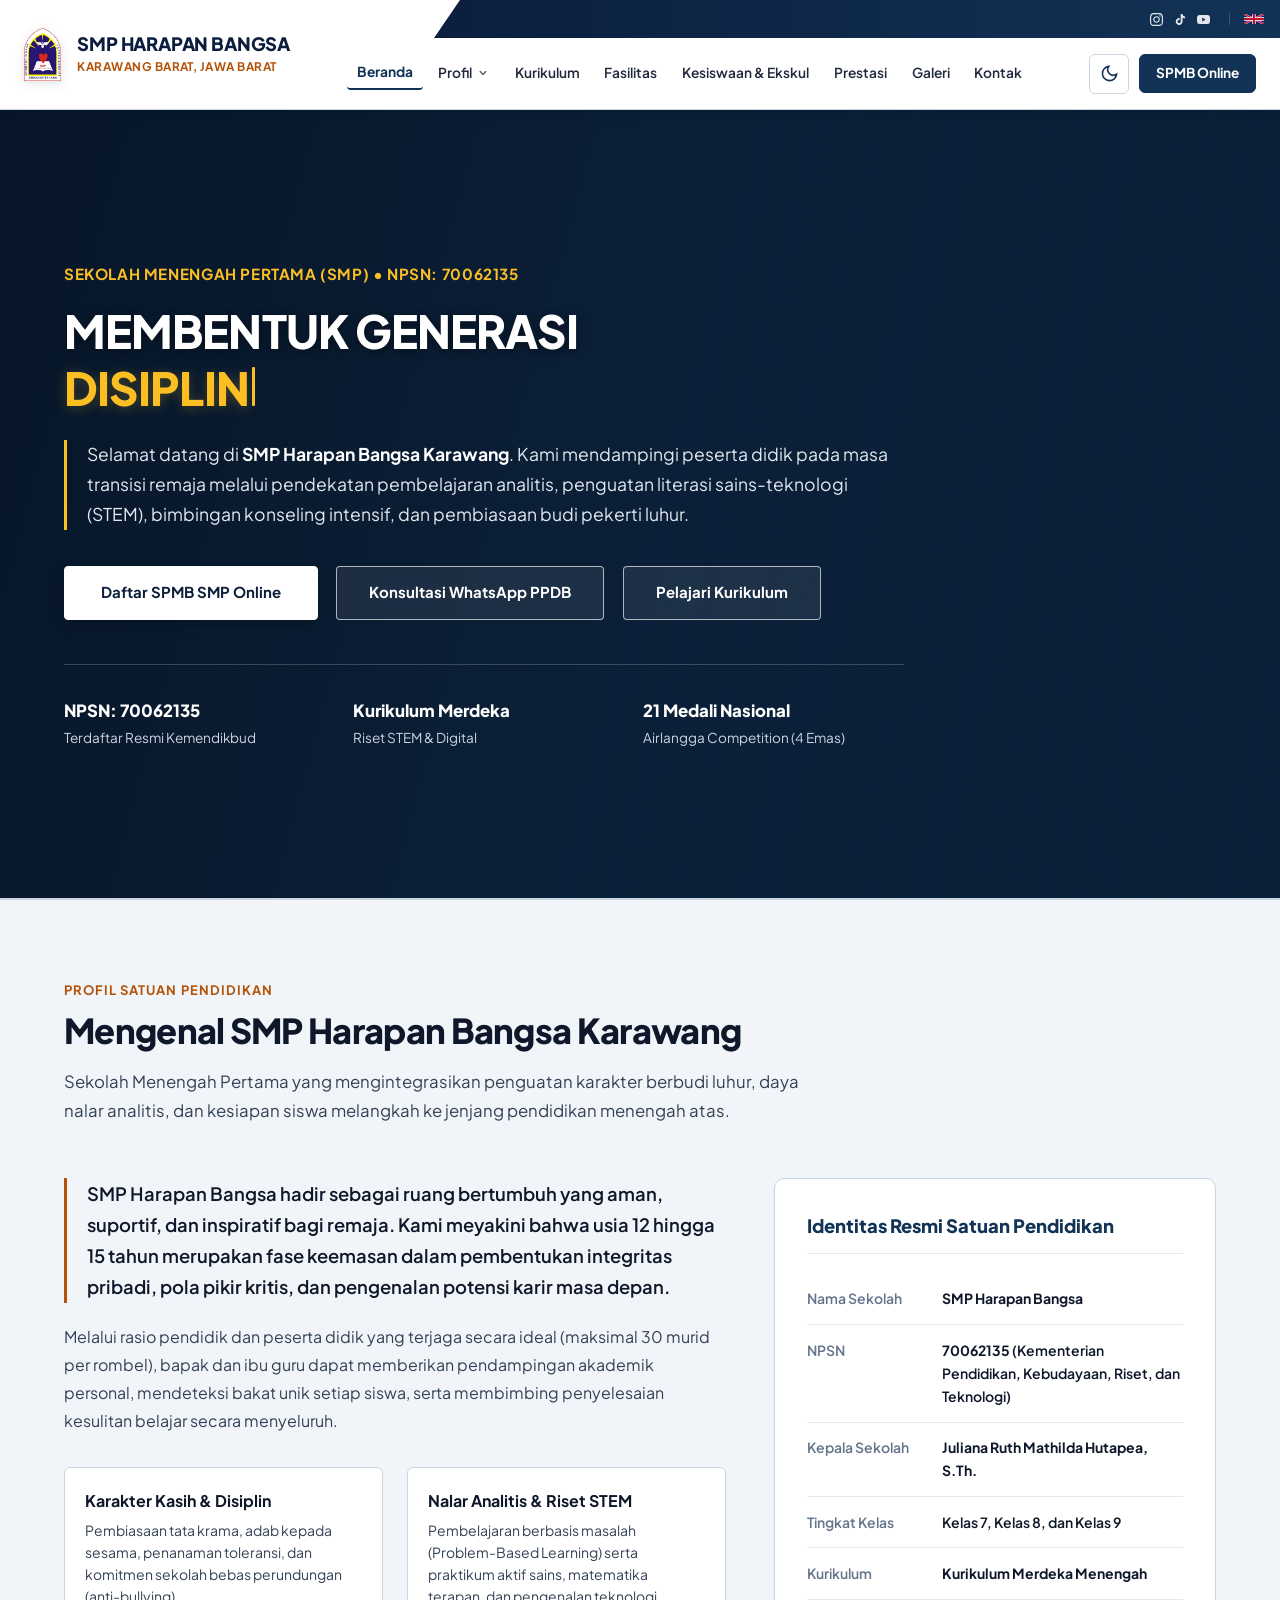
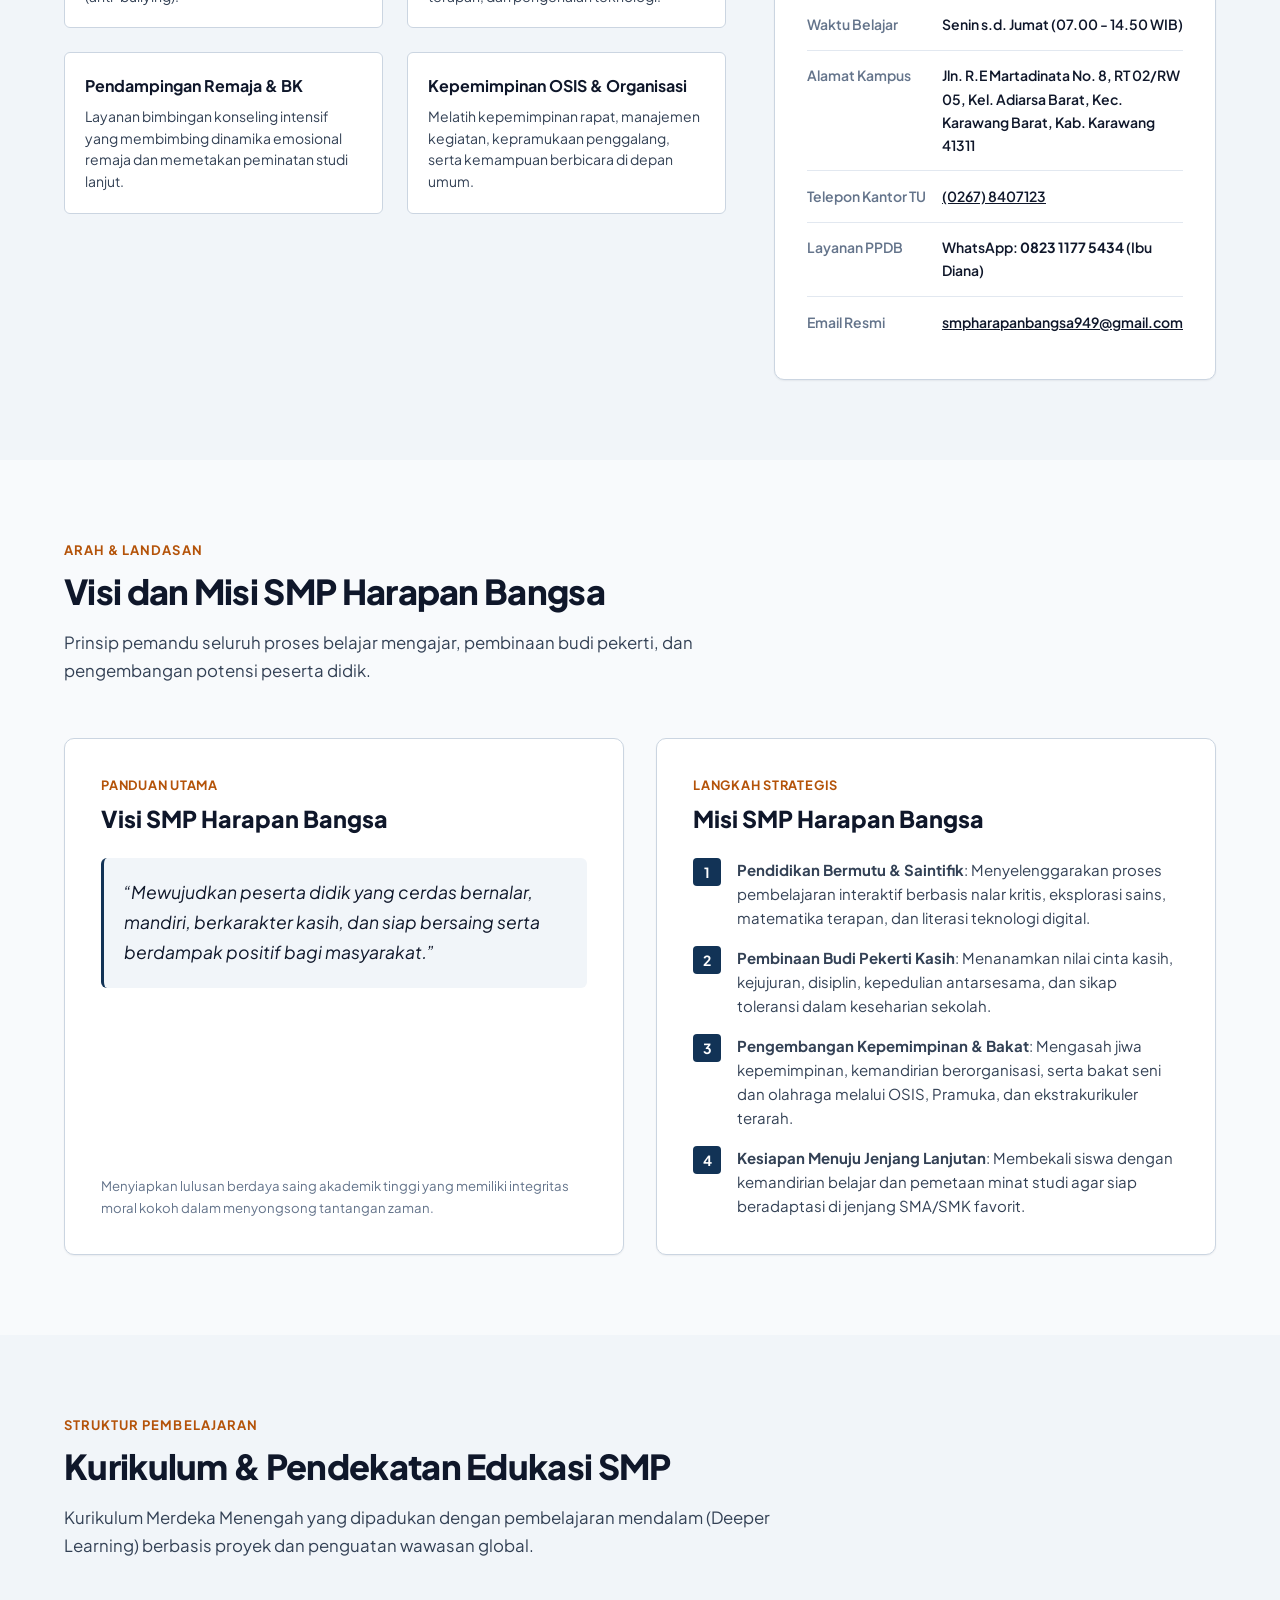
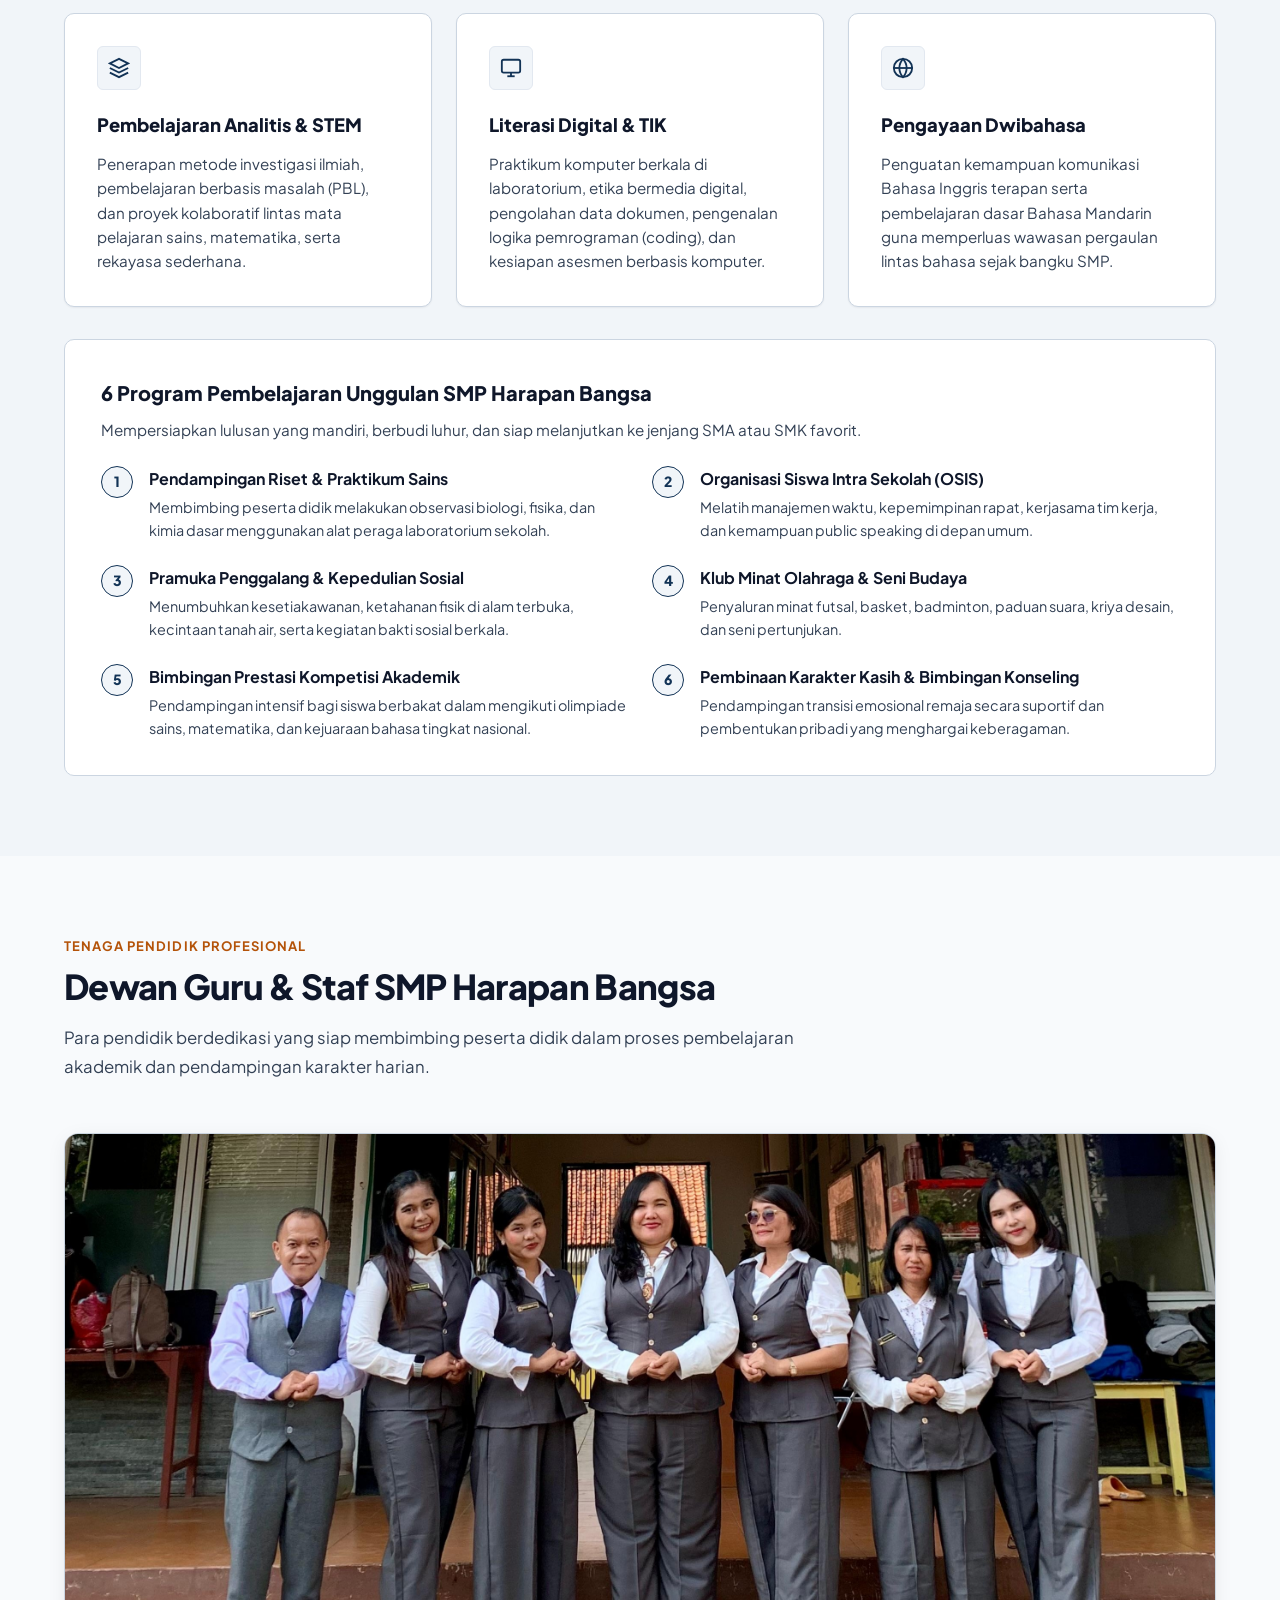
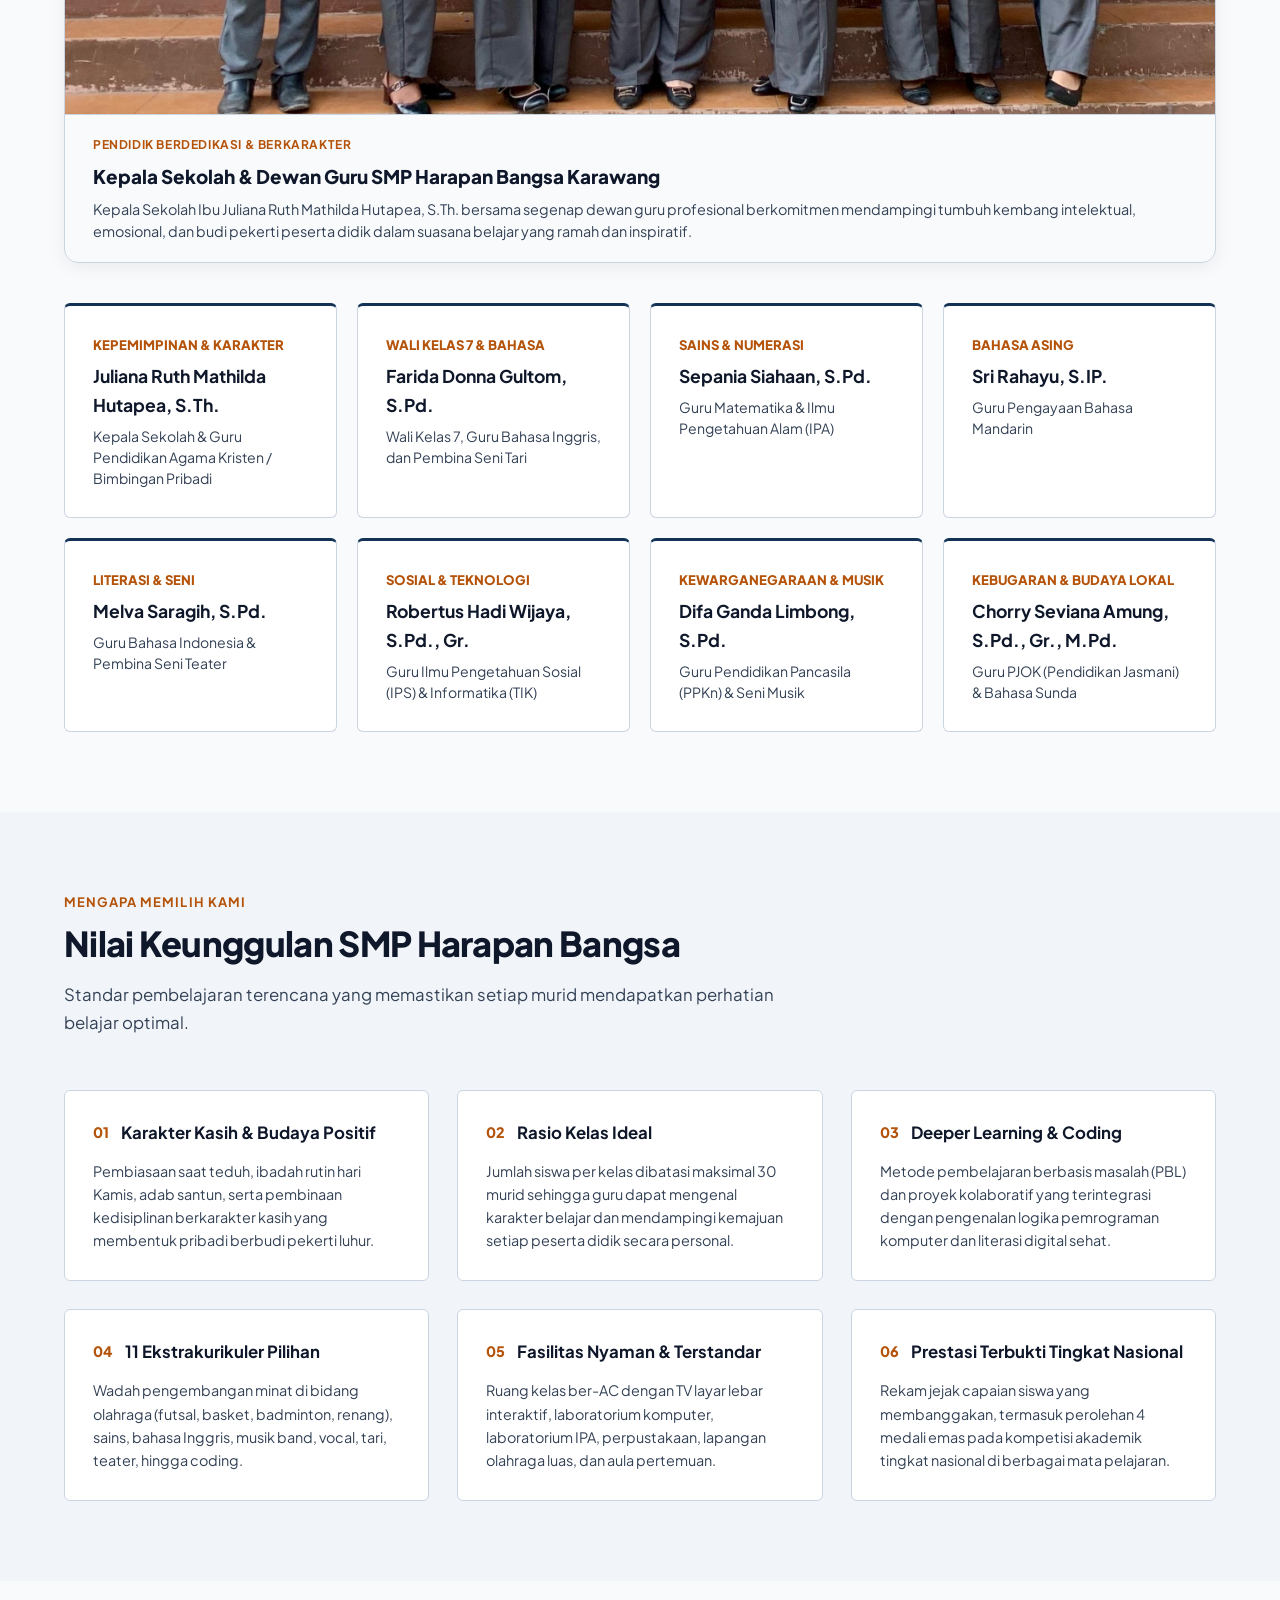
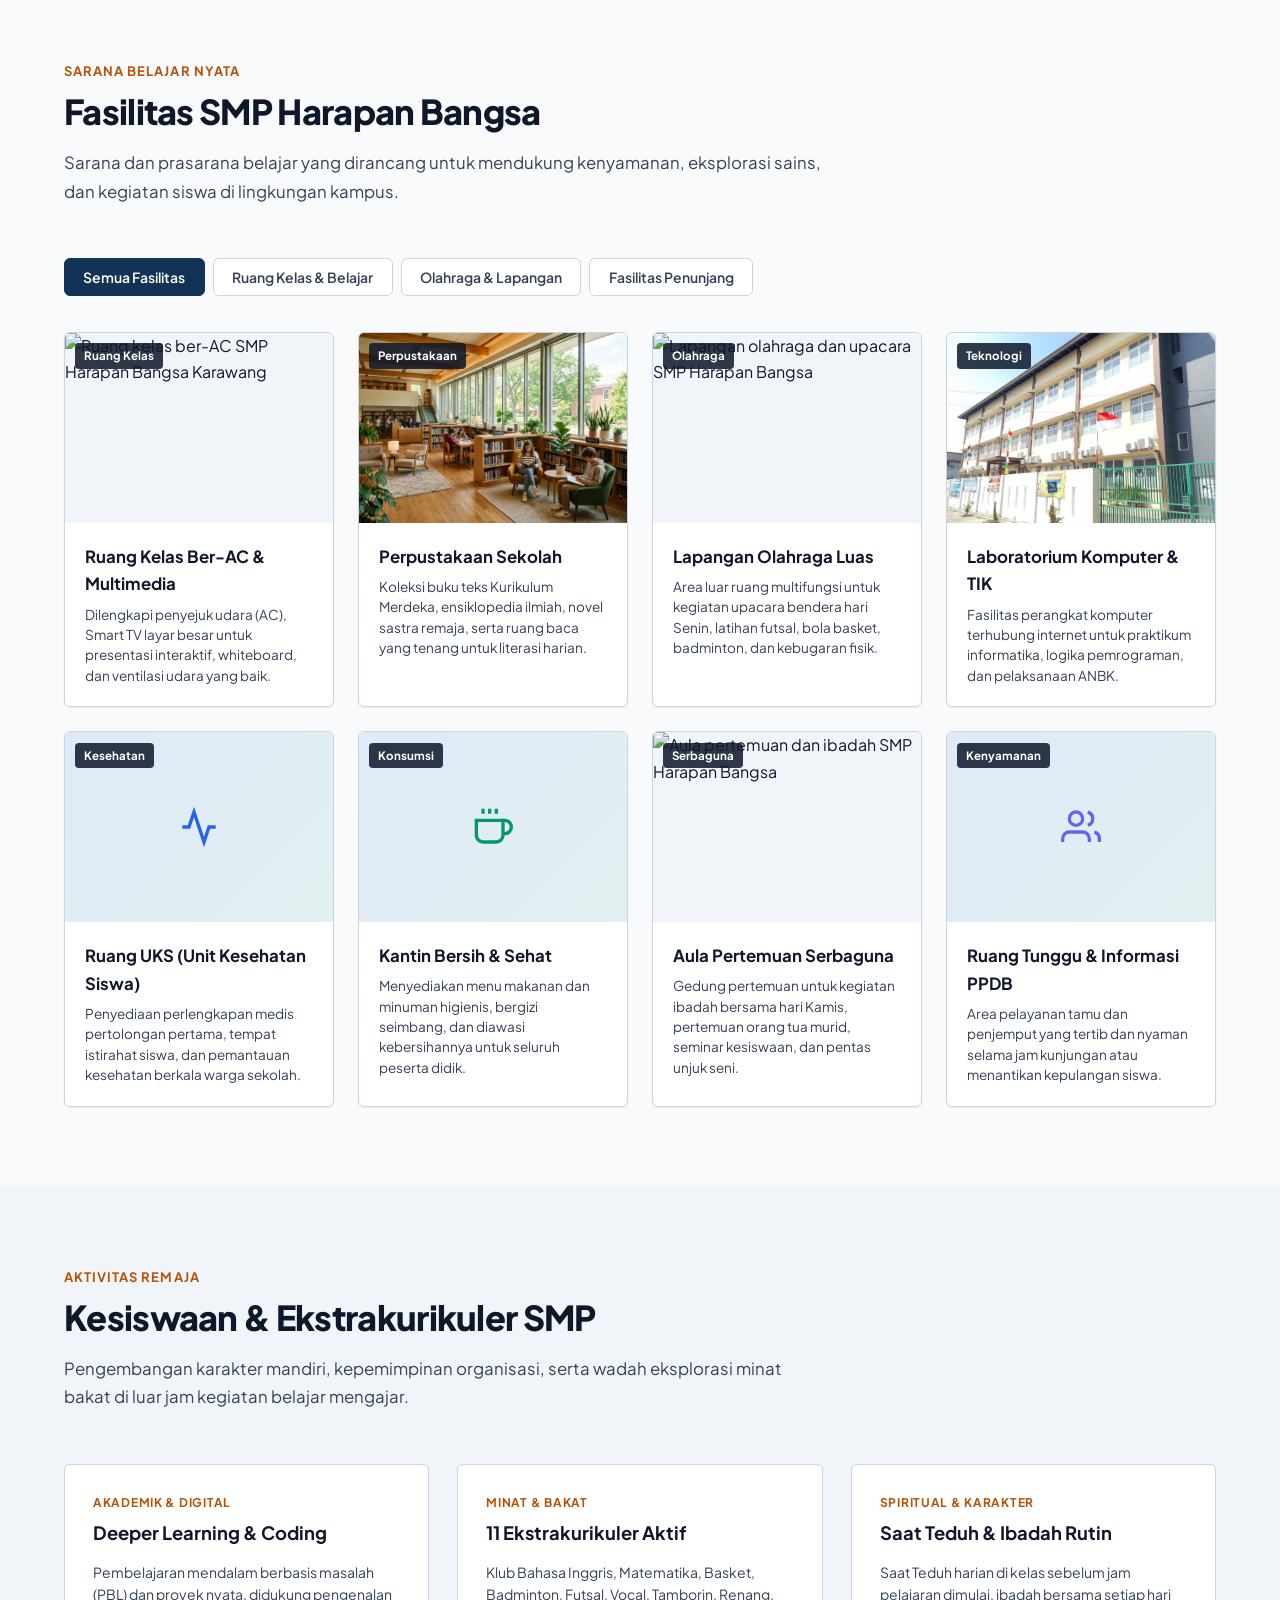
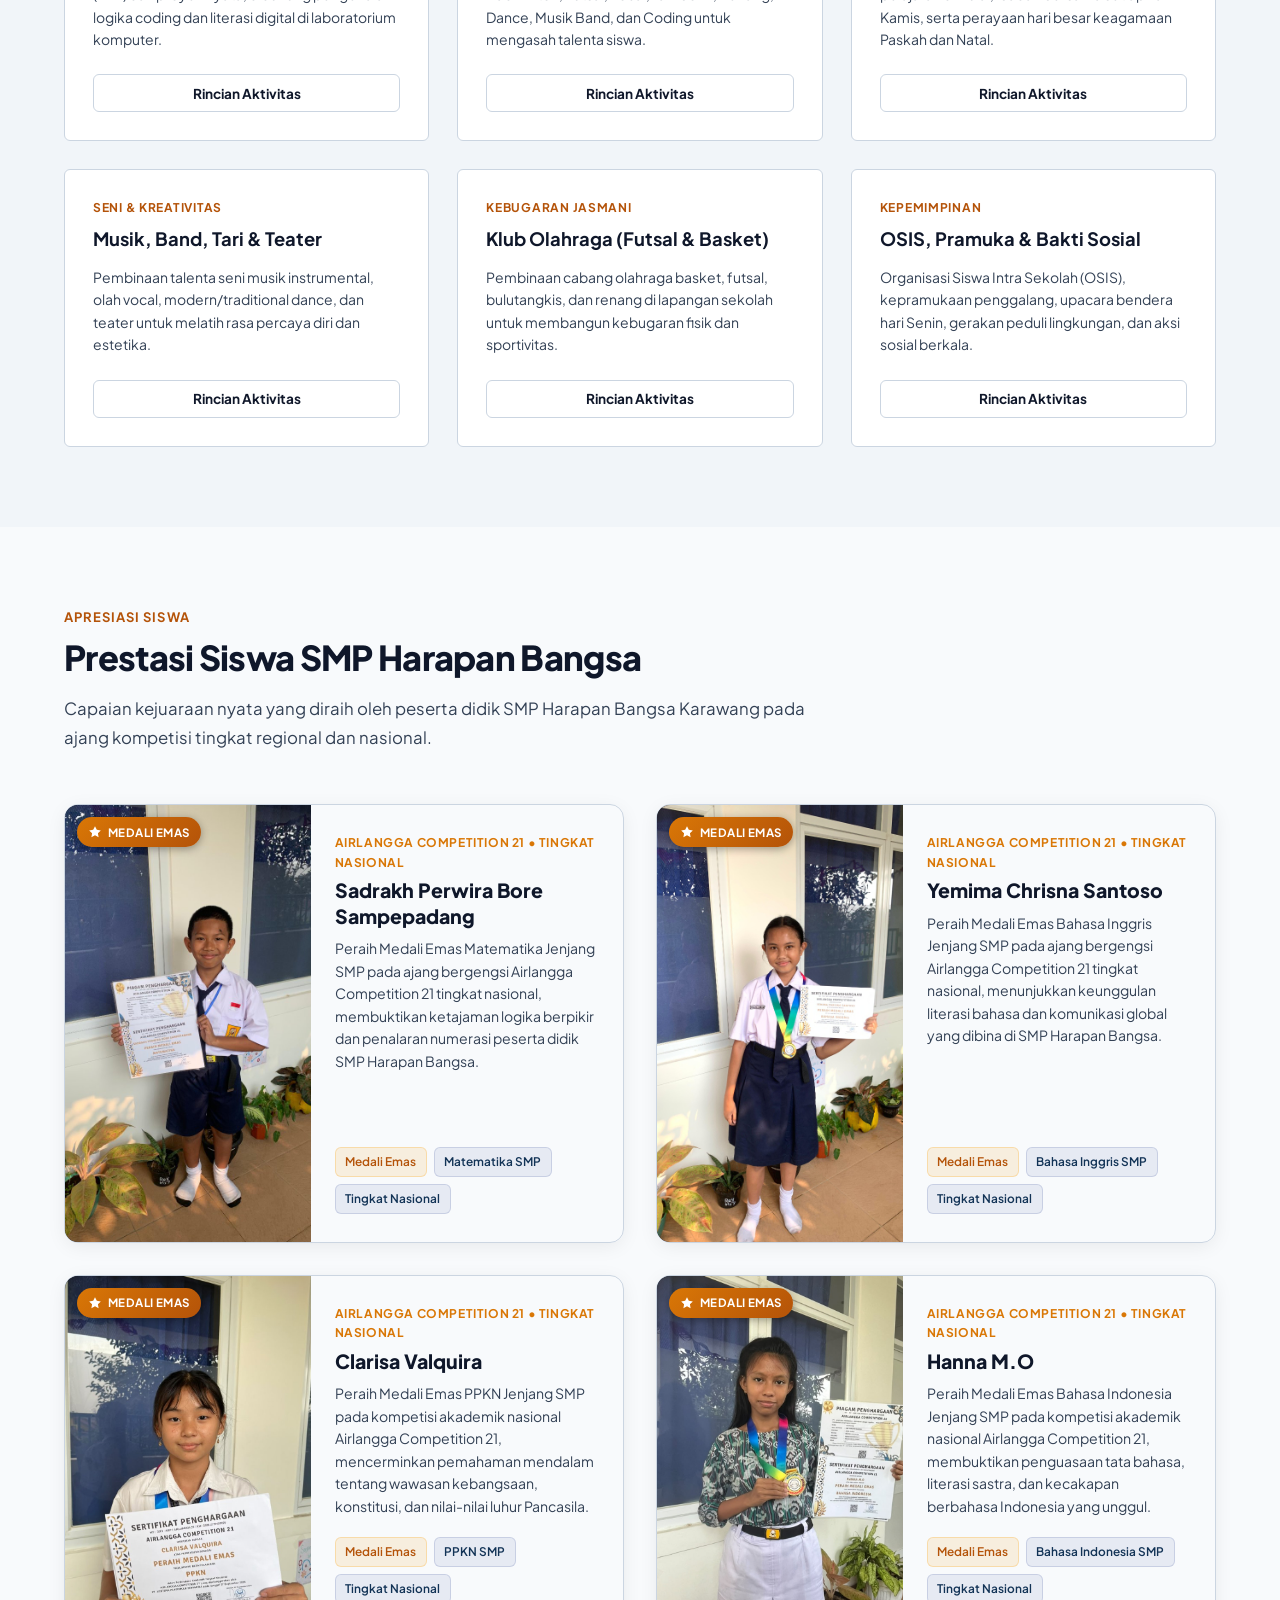
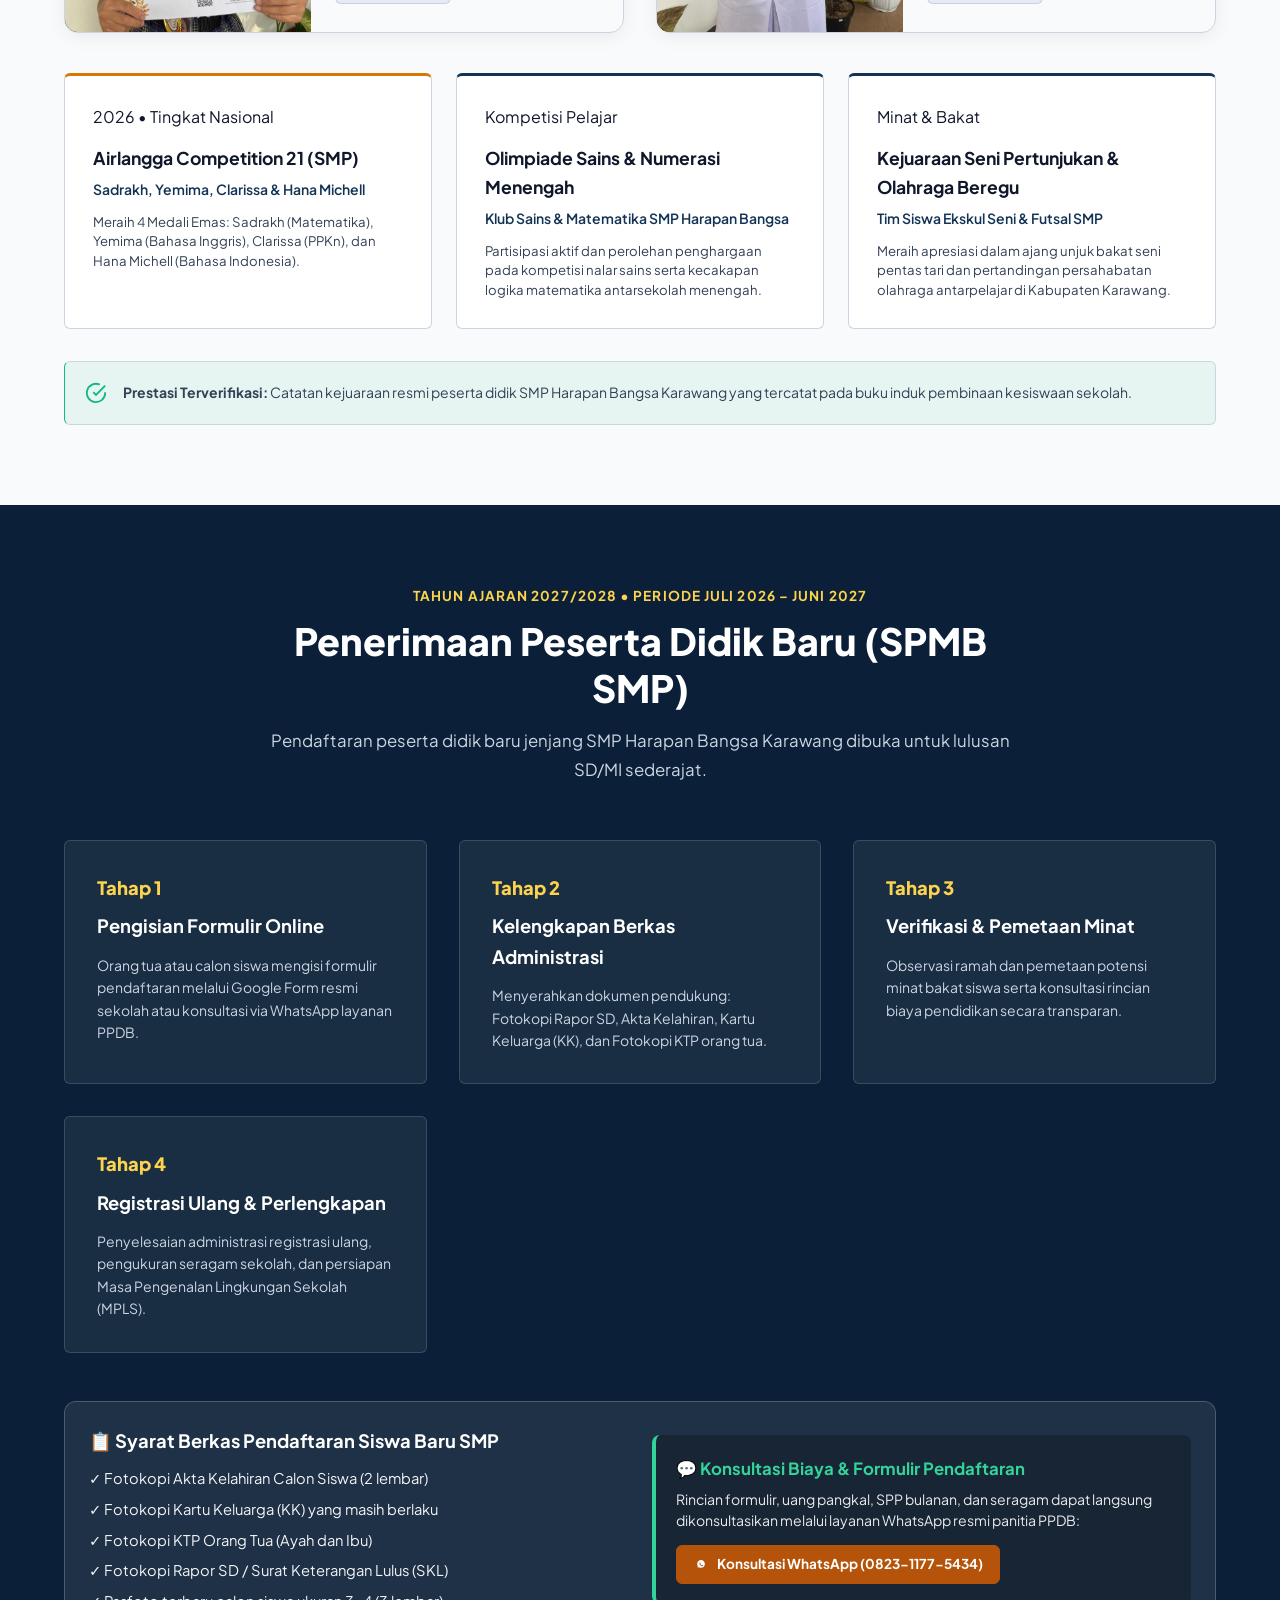
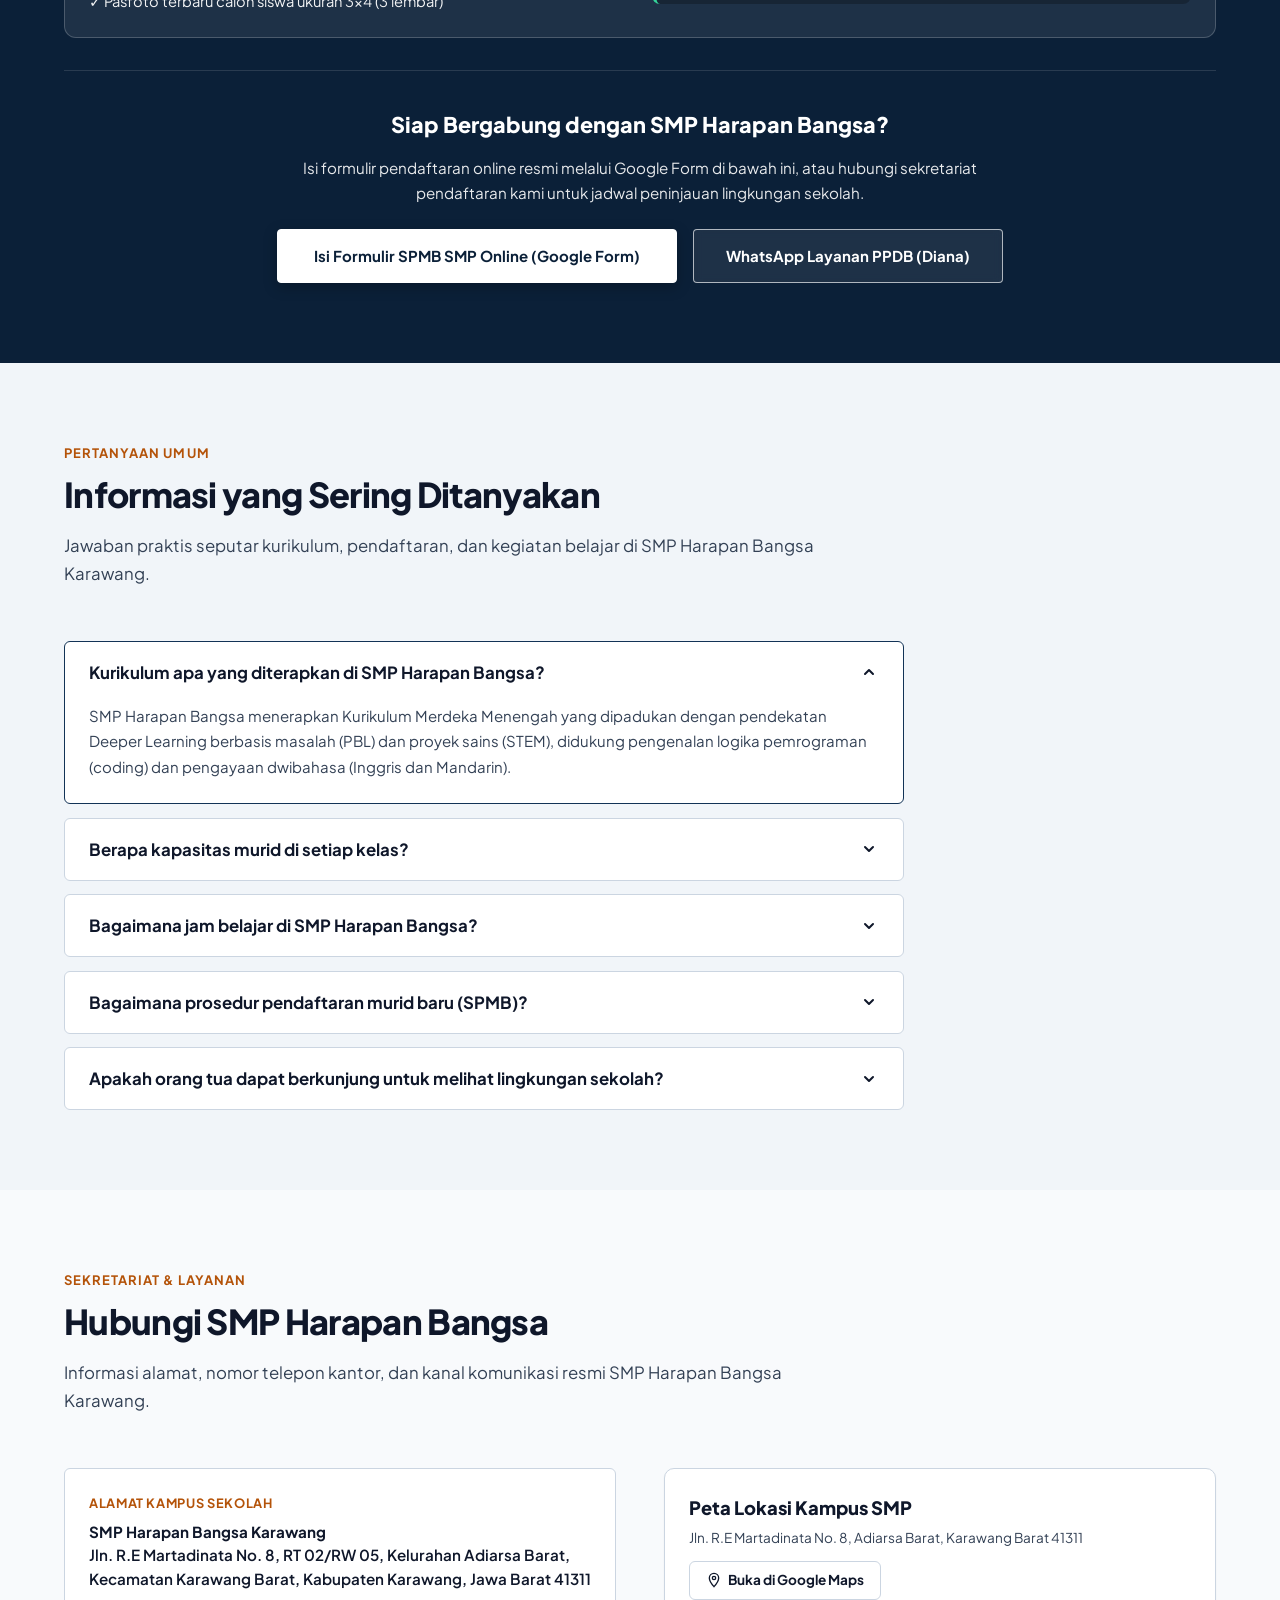
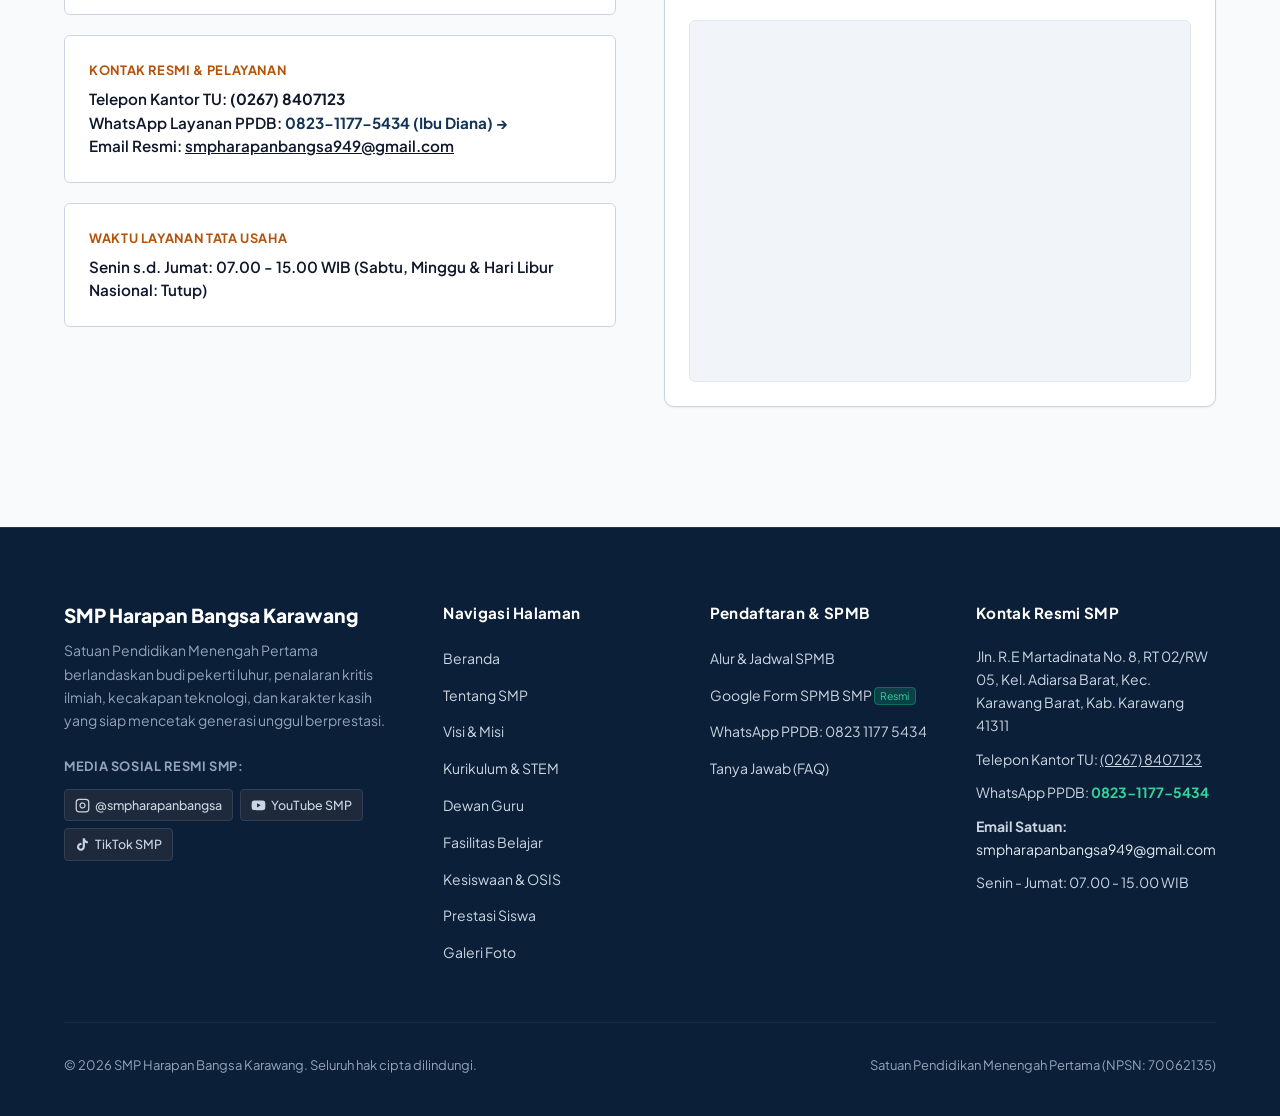
==== commit b6a7f9c3: "SMP HARAPAN BANGSA" ====
--- a/index.html
+++ b/index.html
@@ -569,7 +569,7 @@
         <!-- Banner Foto Resmi Dewan Guru (Cloudinary CDN) -->
         <div class="guru-hero-banner">
           <div class="guru-hero-img-wrap">
-            <img src="https://res.cloudinary.com/tj778flw/image/upload/v1793326283/WhatsApp_Image_2026-10-30_at_08.16.52_1.jpg"
+            <img src="assets/images/dewan-guru-smp.jpg"
               alt="Dewan Guru dan Kepala Sekolah SMP Harapan Bangsa Karawang"
               class="guru-hero-img" loading="lazy">
           </div>
@@ -975,6 +975,51 @@
               <div class="achiever-tags">
                 <span class="achiever-tag gold">Medali Emas</span>
                 <span class="achiever-tag">Bahasa Inggris SMP</span>
+                <span class="achiever-tag">Tingkat Nasional</span>
+              </div>
+            </div>
+          </div>
+          <!-- Card 3: Clarisa Valquira -->
+          <div class="achiever-card">
+            <div class="achiever-photo-wrap">
+              <img src="assets/images/prestasi/prestasi-clarisa-ppkn.jpg" alt="Clarisa Valquira peraih Medali Emas PPKN Airlangga Competition 21" class="achiever-photo" loading="lazy">
+              <div class="achiever-medal-ribbon">
+                <svg width="14" height="14" viewBox="0 0 24 24" fill="currentColor"><path d="M12 2l3.09 6.26L22 9.27l-5 4.87 1.18 6.88L12 17.77l-6.18 3.25L7 14.14 2 9.27l6.91-1.01L12 2z"/></svg>
+                <span>Medali Emas</span>
+              </div>
+            </div>
+            <div class="achiever-info">
+              <span class="achiever-comp-badge">Airlangga Competition 21 &bull; Tingkat Nasional</span>
+              <h3 class="achiever-name">Clarisa Valquira</h3>
+              <p class="achiever-desc">
+                Peraih Medali Emas PPKN Jenjang SMP pada kompetisi akademik nasional Airlangga Competition 21, mencerminkan pemahaman mendalam tentang wawasan kebangsaan, konstitusi, dan nilai-nilai luhur Pancasila.
+              </p>
+              <div class="achiever-tags">
+                <span class="achiever-tag gold">Medali Emas</span>
+                <span class="achiever-tag">PPKN SMP</span>
+                <span class="achiever-tag">Tingkat Nasional</span>
+              </div>
+            </div>
+          </div>
+
+          <!-- Card 4: Hanna M.O -->
+          <div class="achiever-card">
+            <div class="achiever-photo-wrap">
+              <img src="assets/images/prestasi/prestasi-hanna-bahasa-indonesia.jpg" alt="Hanna M.O peraih Medali Emas Bahasa Indonesia Airlangga Competition 21" class="achiever-photo" loading="lazy">
+              <div class="achiever-medal-ribbon">
+                <svg width="14" height="14" viewBox="0 0 24 24" fill="currentColor"><path d="M12 2l3.09 6.26L22 9.27l-5 4.87 1.18 6.88L12 17.77l-6.18 3.25L7 14.14 2 9.27l6.91-1.01L12 2z"/></svg>
+                <span>Medali Emas</span>
+              </div>
+            </div>
+            <div class="achiever-info">
+              <span class="achiever-comp-badge">Airlangga Competition 21 &bull; Tingkat Nasional</span>
+              <h3 class="achiever-name">Hanna M.O</h3>
+              <p class="achiever-desc">
+                Peraih Medali Emas Bahasa Indonesia Jenjang SMP pada kompetisi akademik nasional Airlangga Competition 21, membuktikan penguasaan tata bahasa, literasi sastra, dan kecakapan berbahasa Indonesia yang unggul.
+              </p>
+              <div class="achiever-tags">
+                <span class="achiever-tag gold">Medali Emas</span>
+                <span class="achiever-tag">Bahasa Indonesia SMP</span>
                 <span class="achiever-tag">Tingkat Nasional</span>
               </div>
             </div>
--- a/css/style.css
+++ b/css/style.css
@@ -4648,17 +4648,17 @@
 .guru-hero-img-wrap {
   position: relative;
   width: 100%;
-  max-height: 520px;
+  aspect-ratio: 16 / 10;
+  max-height: 580px;
   overflow: hidden;
   background-color: #0b2038;
 }
 
 .guru-hero-img {
   width: 100%;
-  height: auto;
-  max-height: 520px;
+  height: 100%;
   object-fit: cover;
-  object-position: center 25%;
+  object-position: center center;
   display: block;
 }
 
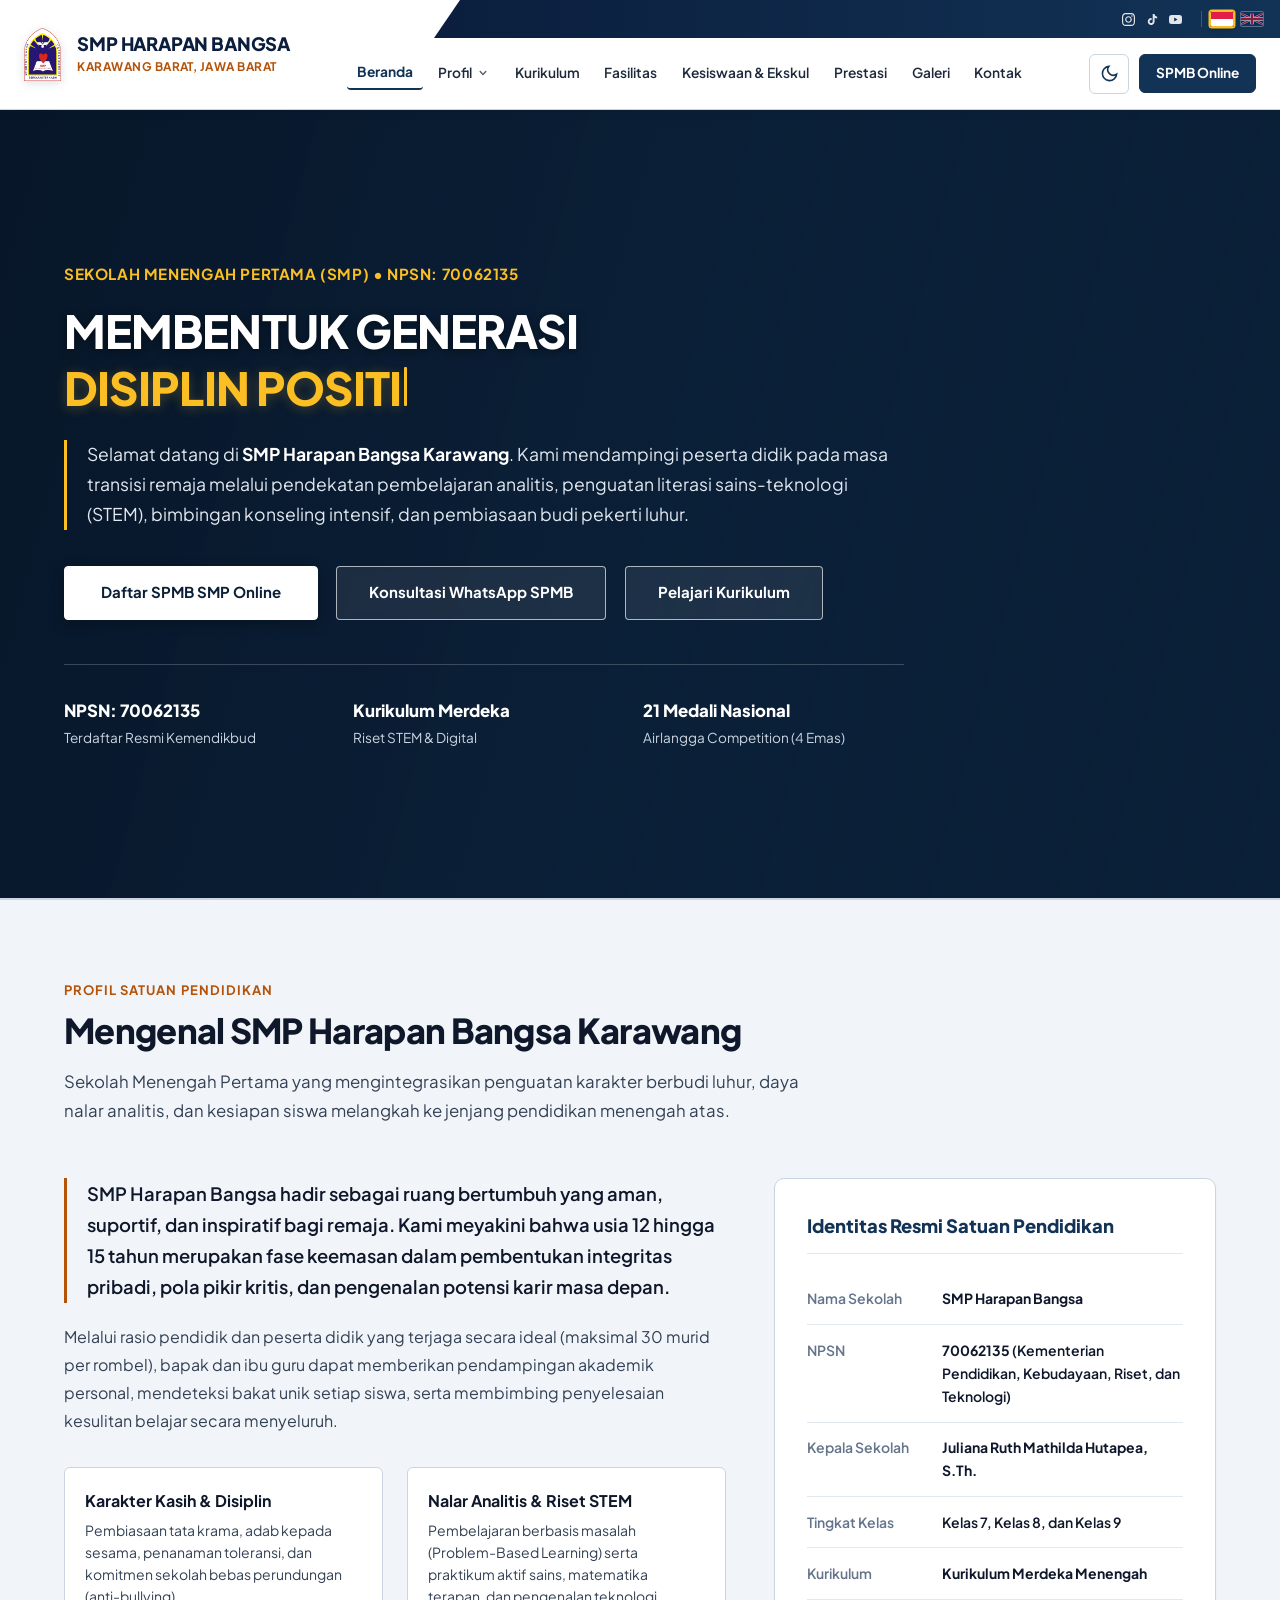
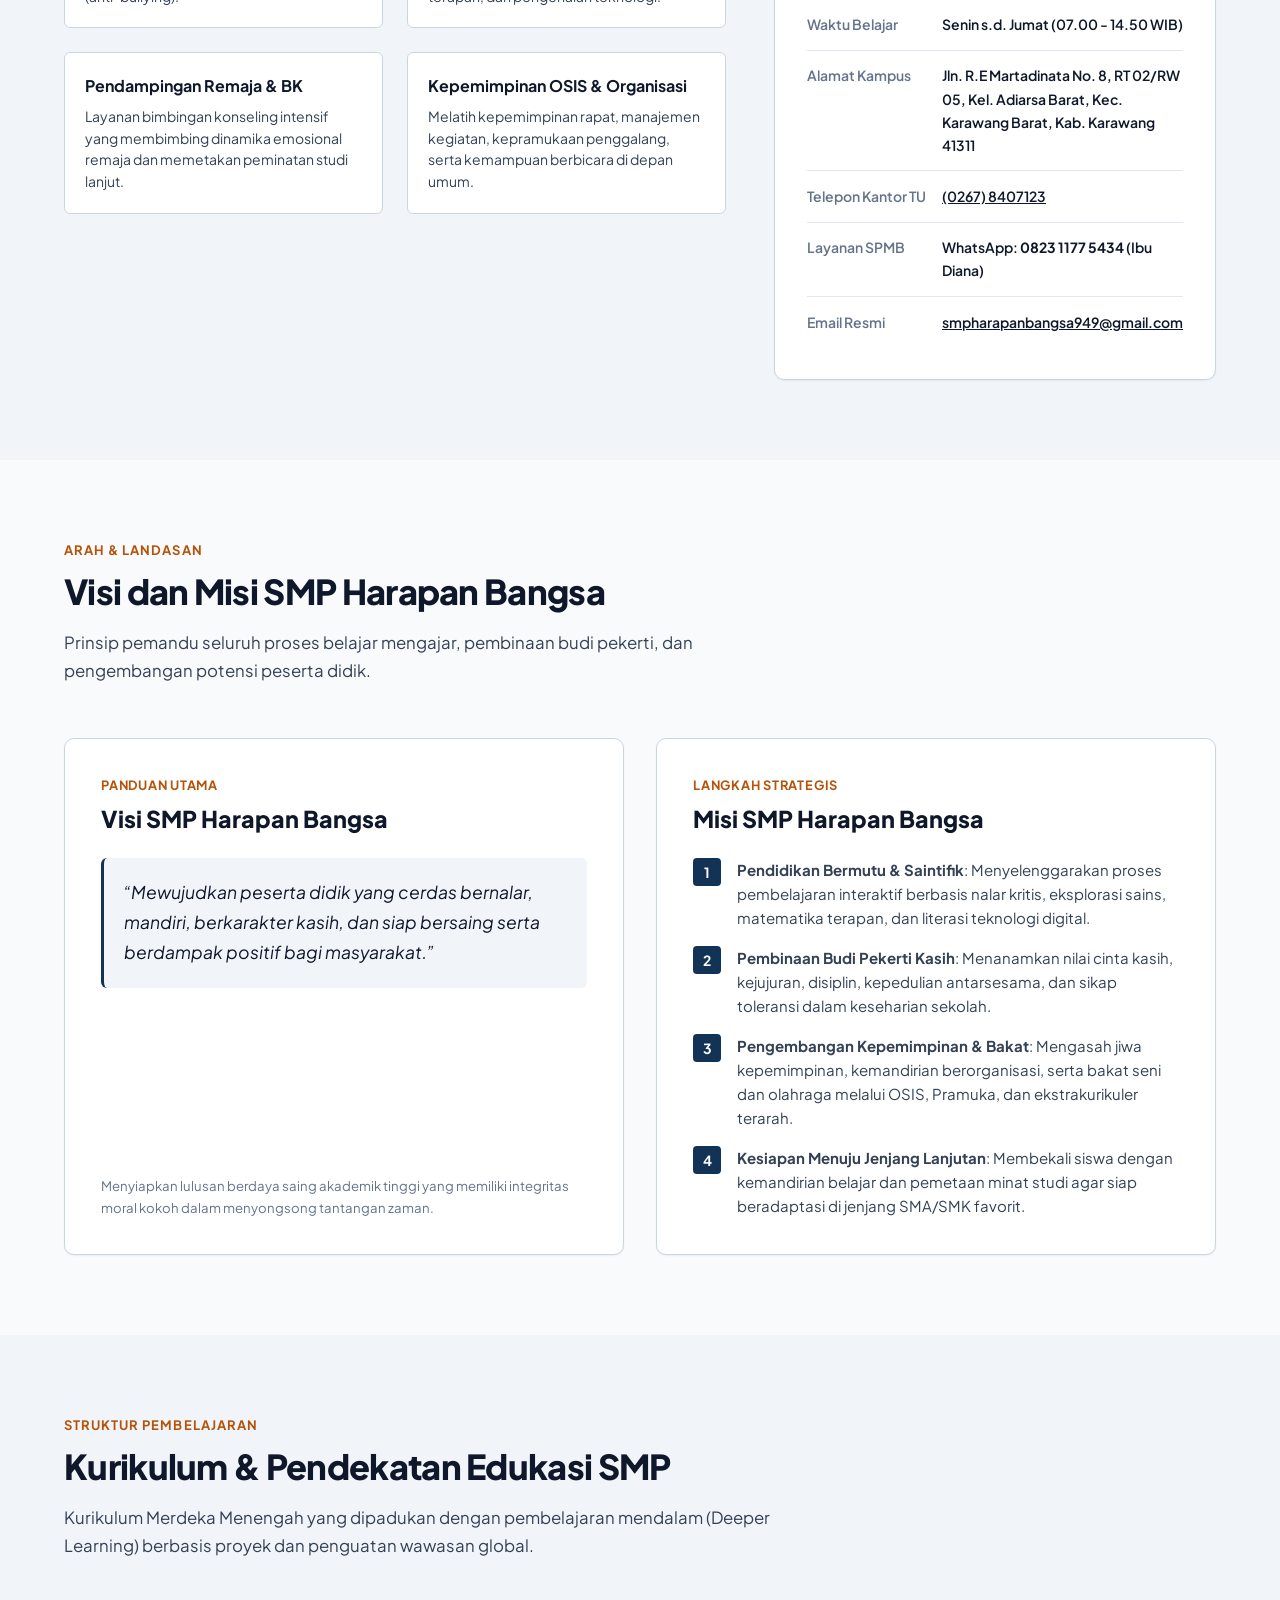
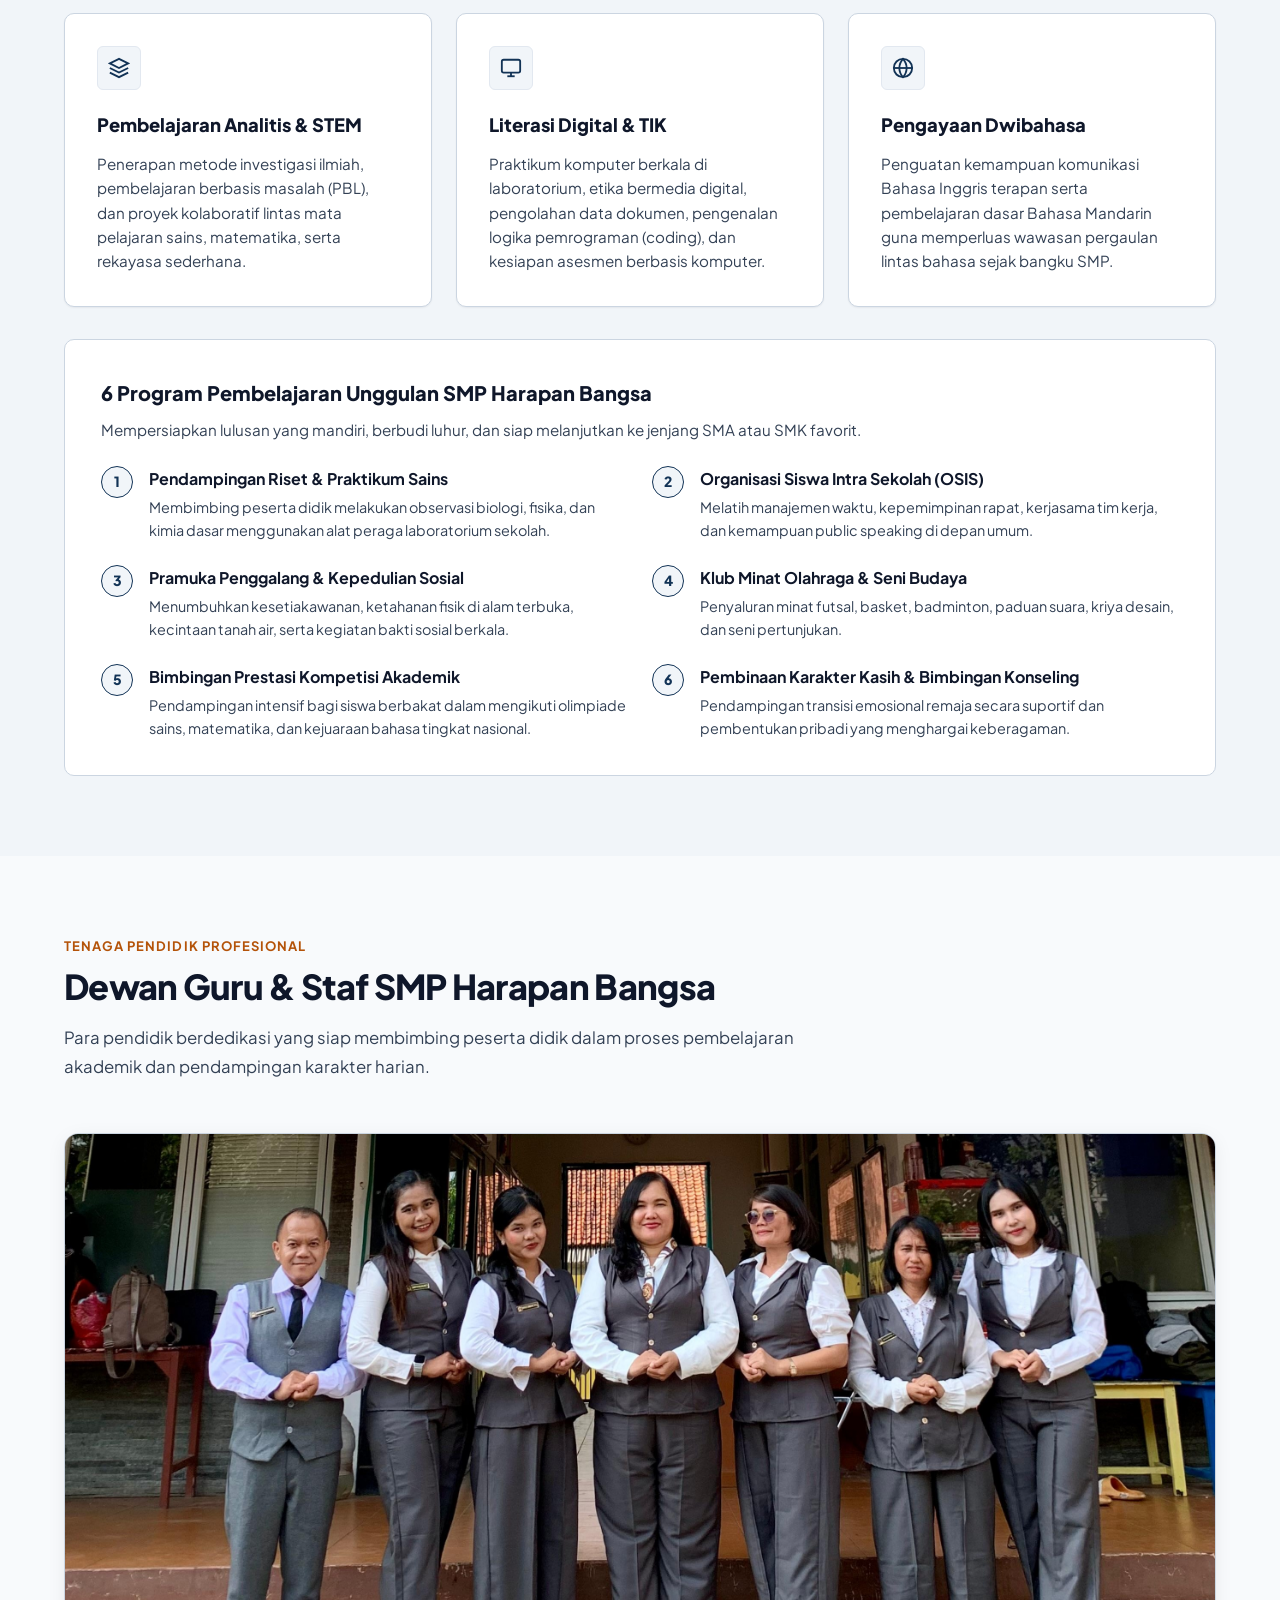
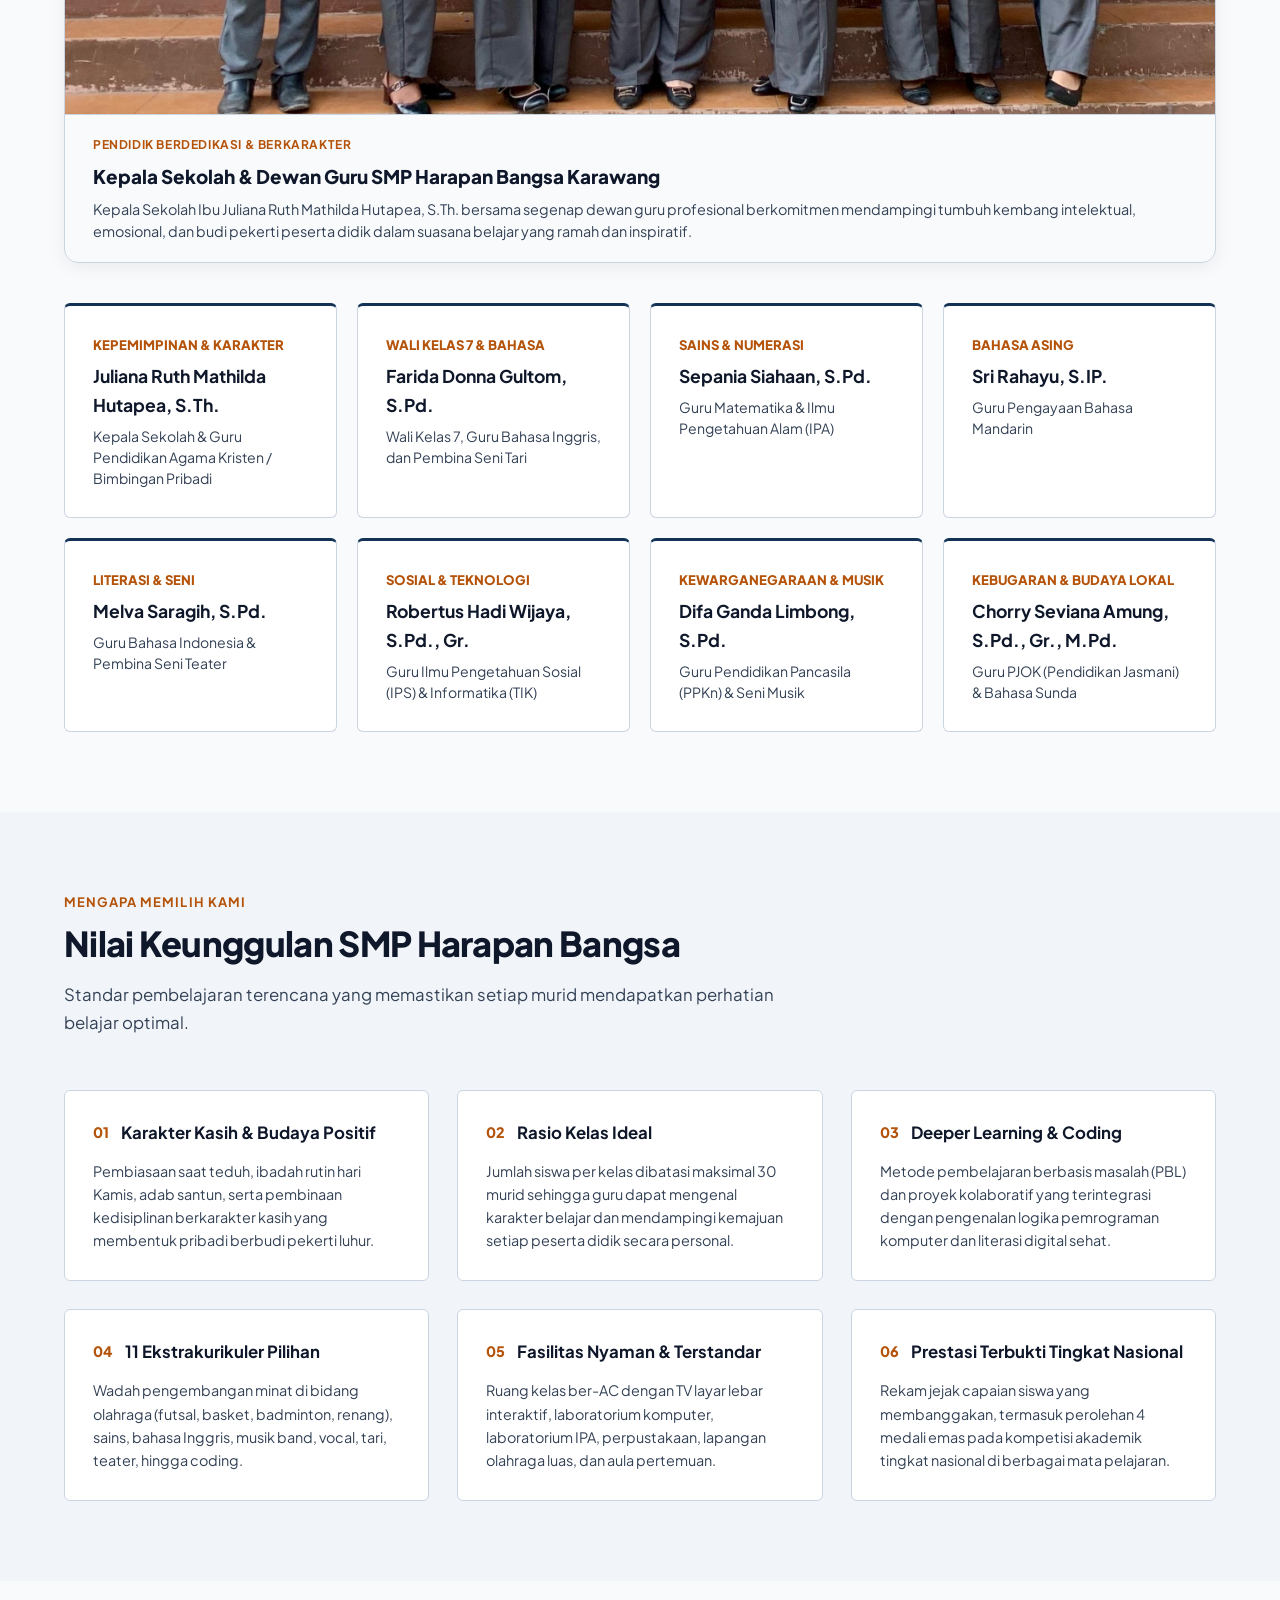
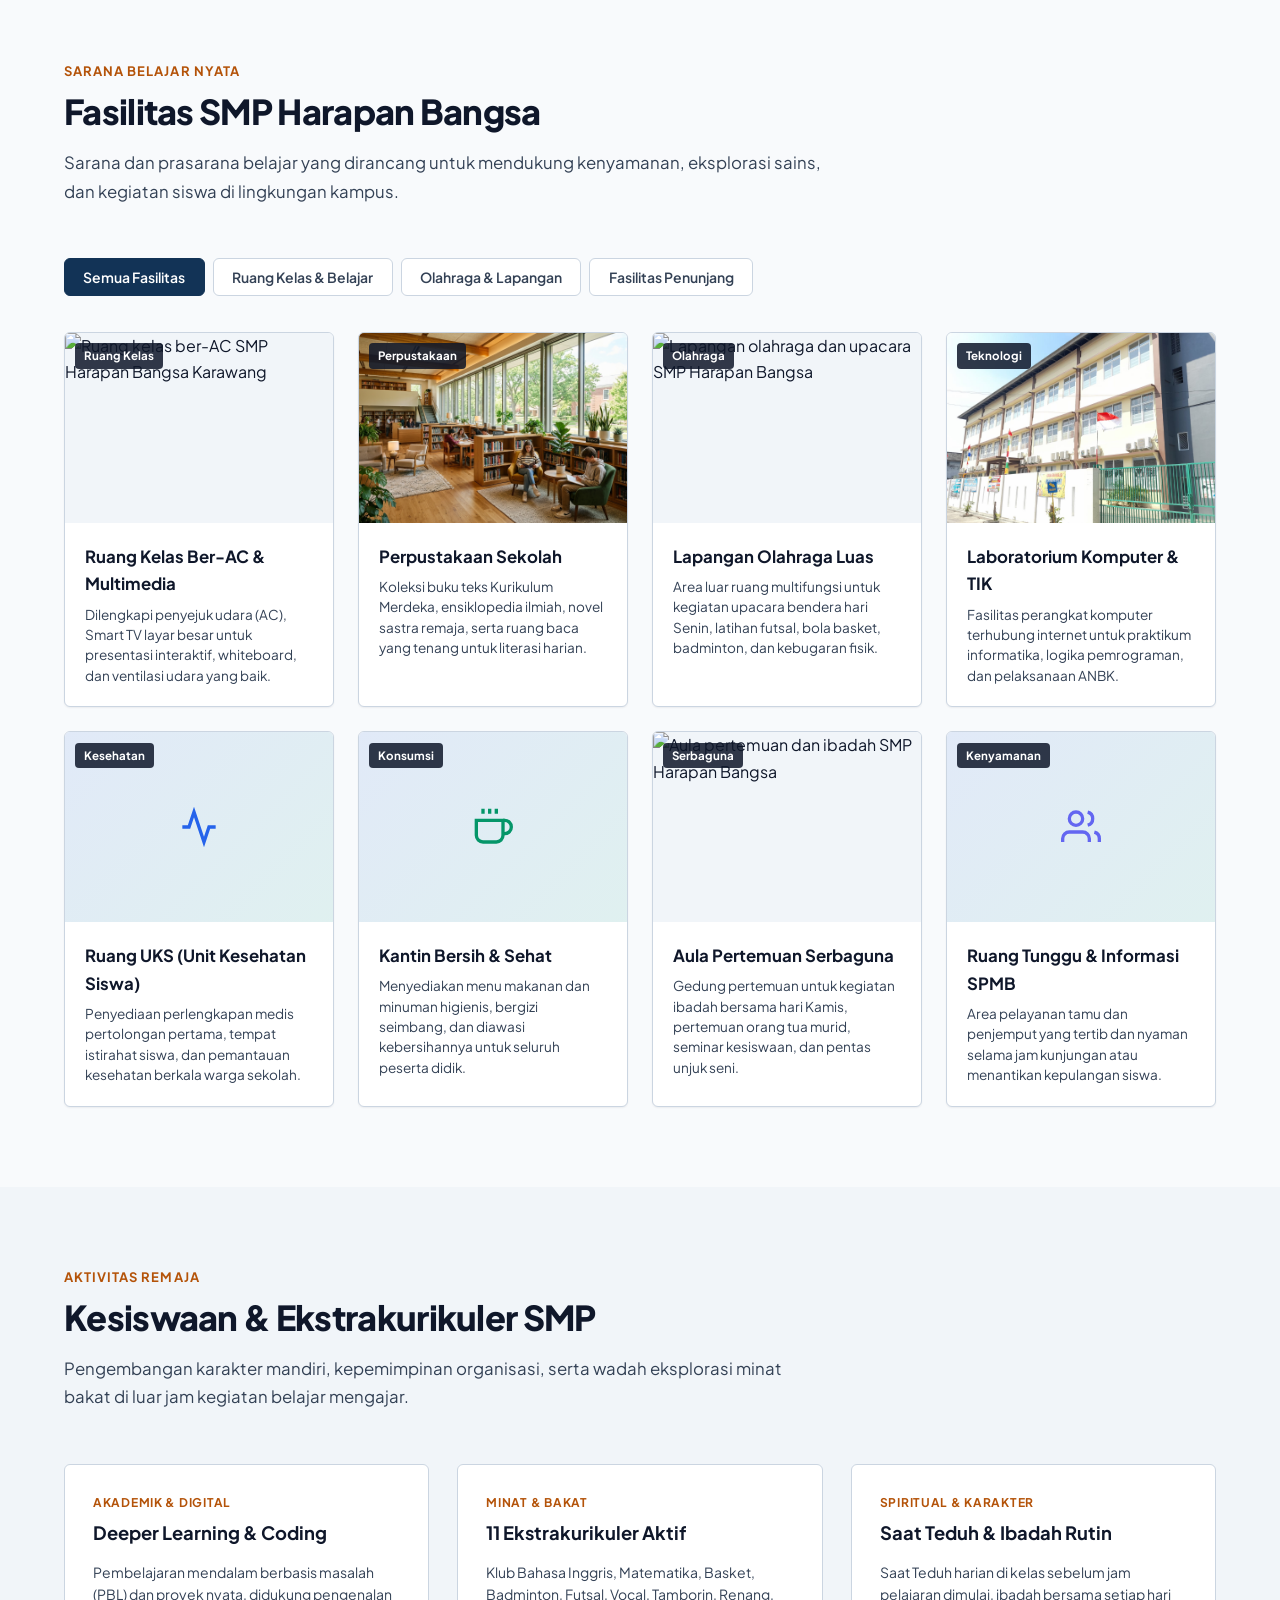
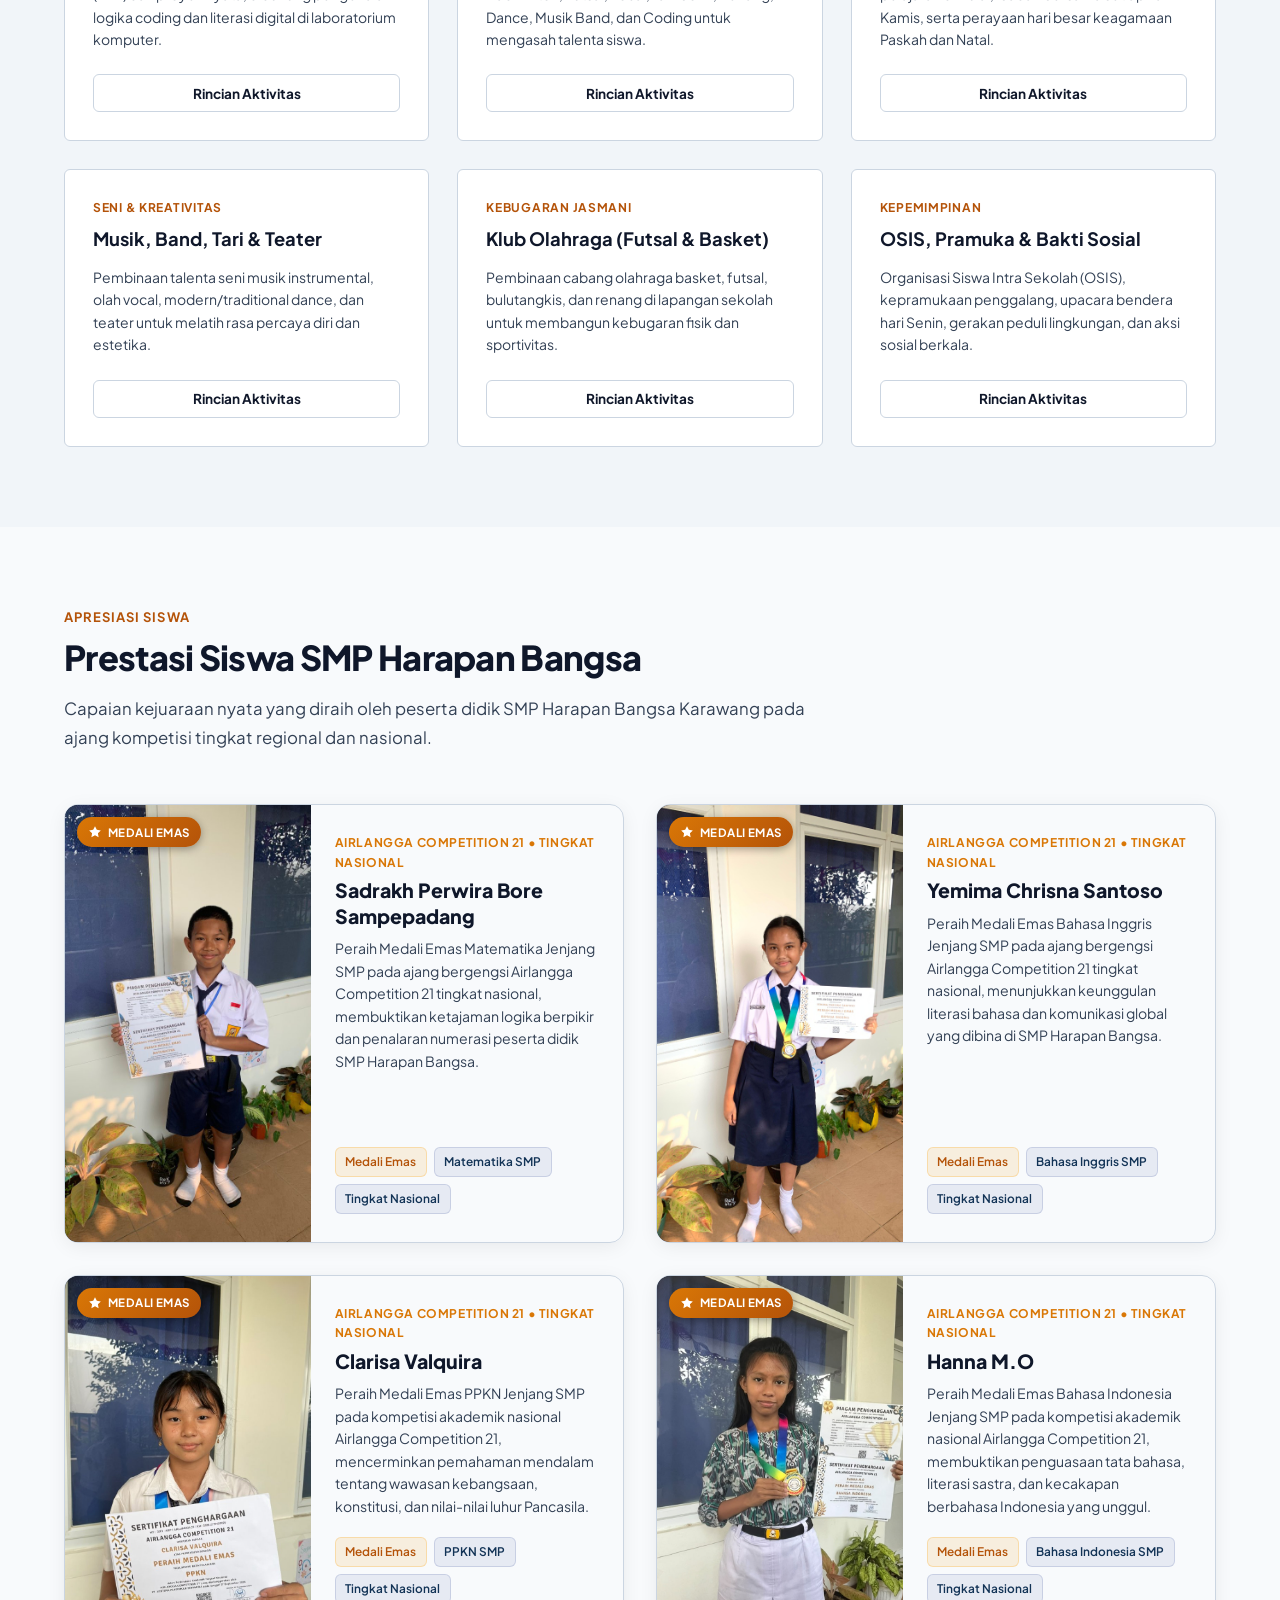
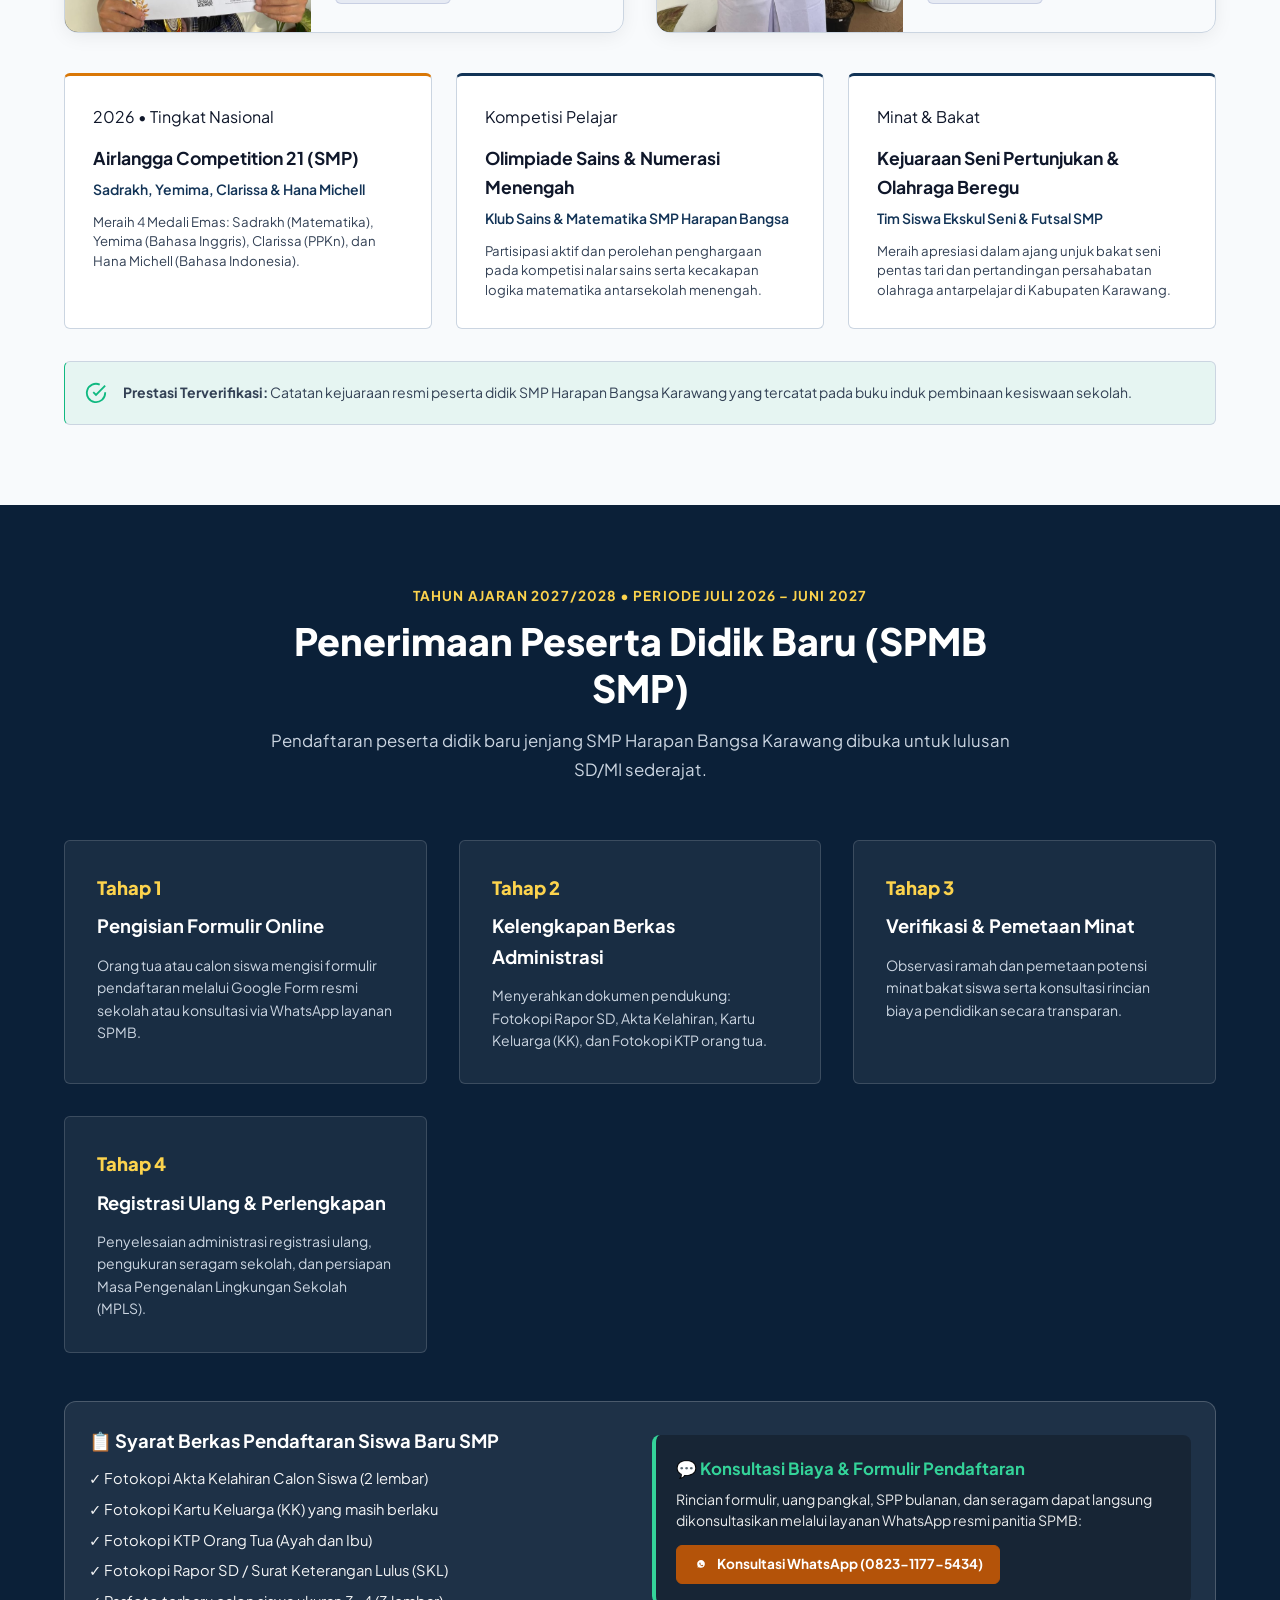
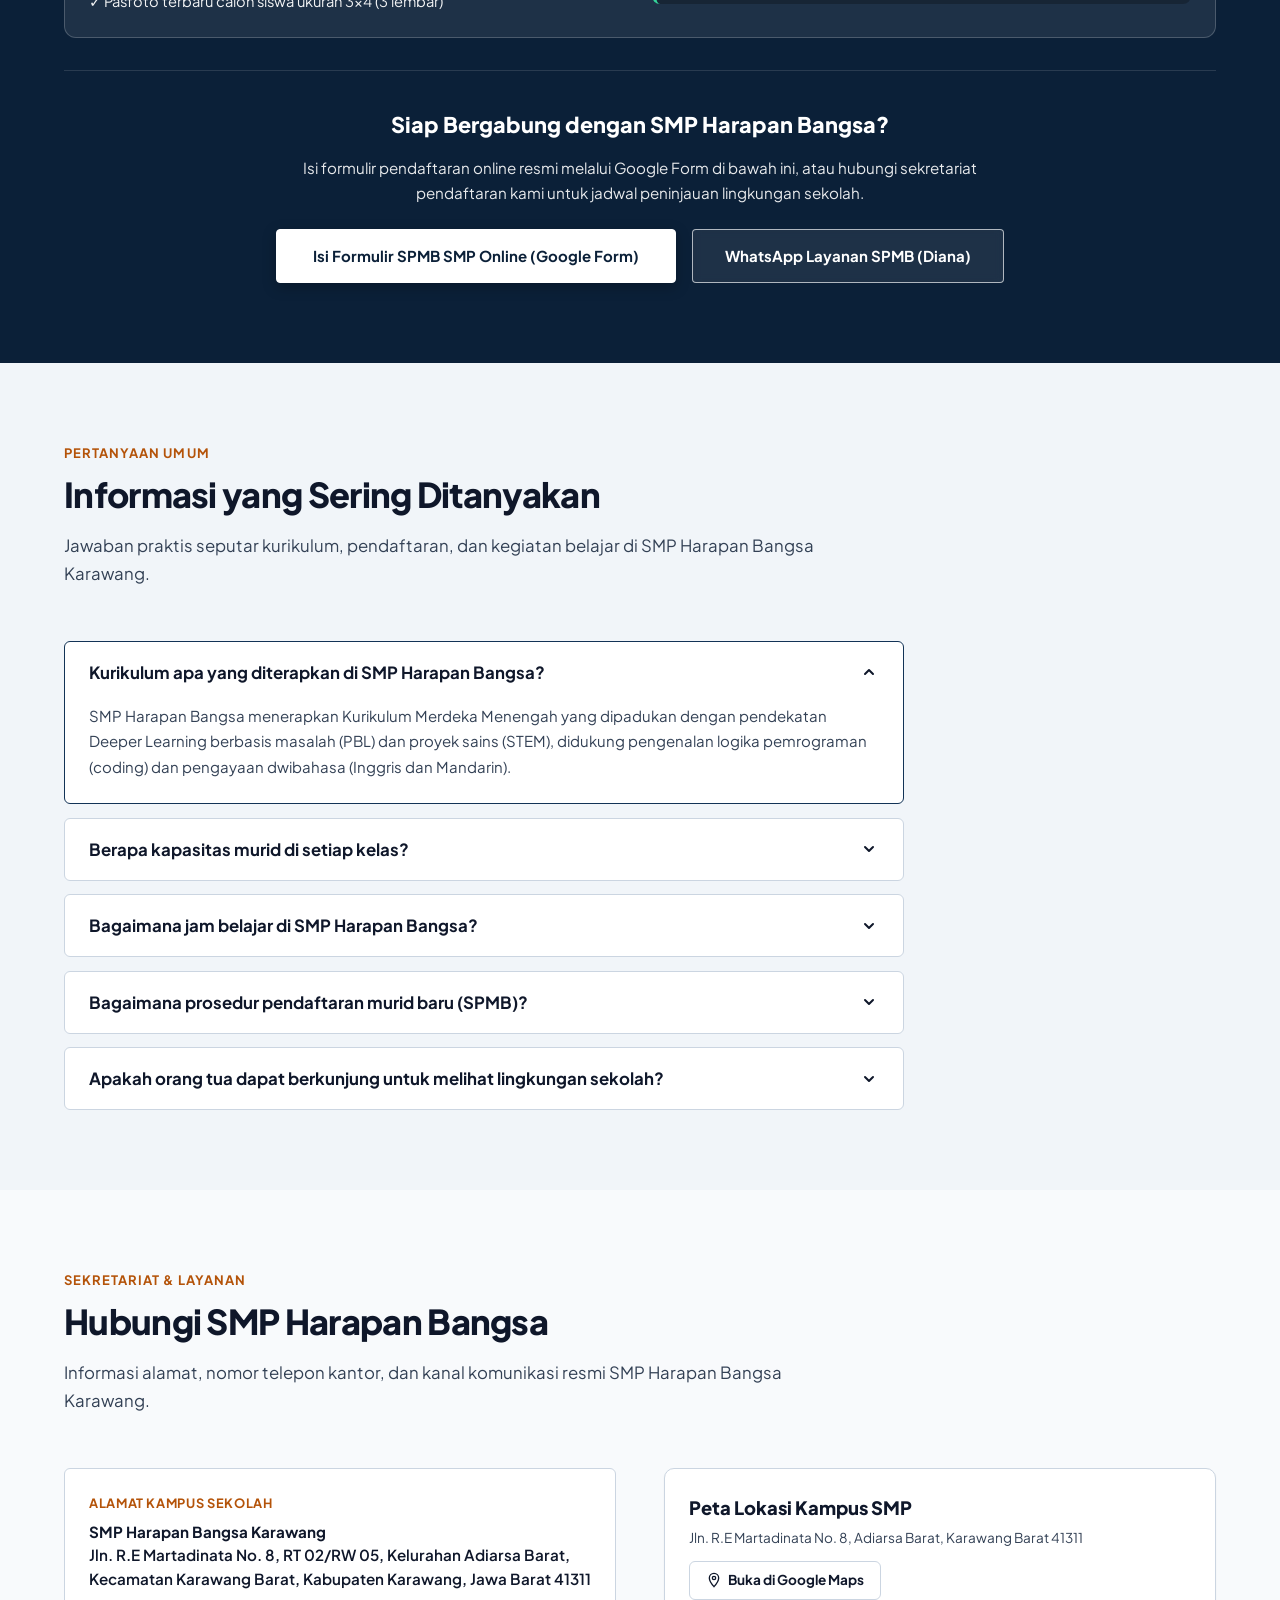
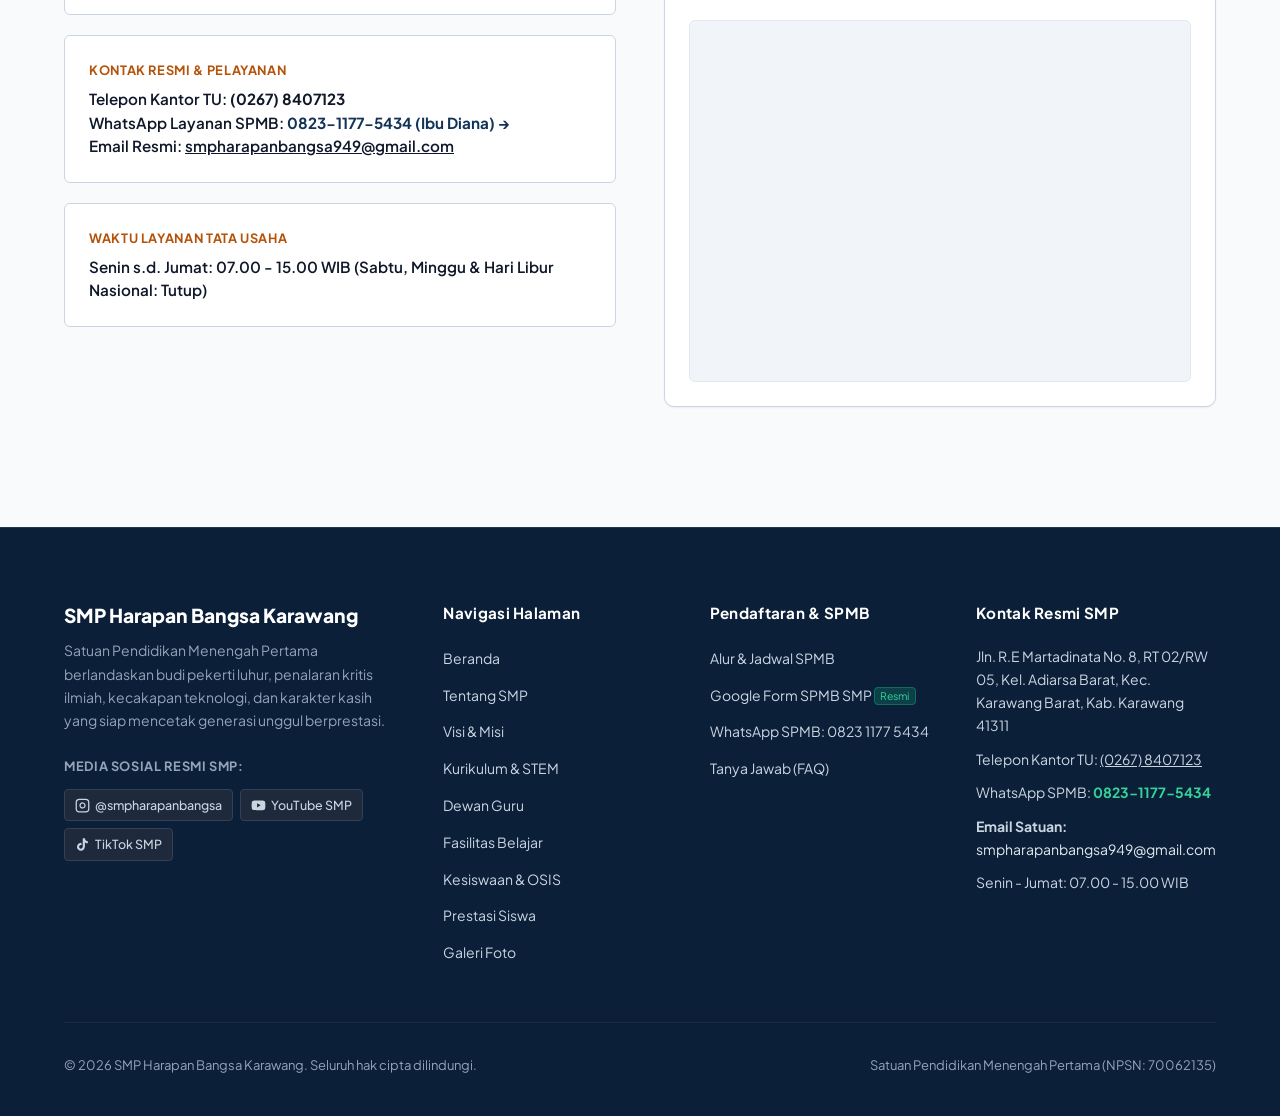
==== commit 164d8321: "Google Seach Console" ====
--- a/index.html
+++ b/index.html
@@ -20,7 +20,7 @@
   <meta name="description"
     content="Website resmi SMP Harapan Bangsa Karawang. Informasi profil sekolah, kurikulum Merdeka Menengah, penguatan riset STEM, kepemimpinan OSIS, ekstrakurikuler, dan pendaftaran murid baru (SPMB).">
   <meta name="keywords"
-    content="SMP Harapan Bangsa Karawang, SMP Karawang Barat, Sekolah Menengah Pertama Karawang, SPMB SMP Karawang, PPDB SMP Harapan Bangsa, Kurikulum Merdeka Karawang">
+    content="SMP Harapan Bangsa Karawang, SMP Karawang Barat, Sekolah Menengah Pertama Karawang, SPMB SMP Karawang, SPMB SMP Harapan Bangsa, Kurikulum Merdeka Karawang">
   <meta name="author" content="SMP Harapan Bangsa Karawang">
   <meta name="robots" content="index, follow">
 
@@ -272,7 +272,7 @@
             </a>
             <a href="https://wa.me/6282311775434?text=Halo%20SMP%20Harapan%20Bangsa,%20saya%20ingin%20konsultasi%20pendaftaran%20siswa%20baru"
               target="_blank" rel="noopener noreferrer" class="btn btn-hero-secondary">
-              Konsultasi WhatsApp PPDB
+              Konsultasi WhatsApp SPMB
             </a>
             <a href="#akademik" class="btn btn-hero-secondary" data-i18n="hero_btn_explore">
               Pelajari Kurikulum
@@ -376,7 +376,7 @@
                   <td><a href="tel:02678407123" style="color: inherit; text-decoration: underline;">(0267) 8407123</a></td>
                 </tr>
                 <tr>
-                  <th>Layanan PPDB</th>
+                  <th>Layanan SPMB</th>
                   <td>WhatsApp: <strong>0823 1177 5434</strong> (Ibu Diana)</td>
                 </tr>
                 <tr>
@@ -826,7 +826,7 @@
               <span class="facility-category-badge">Kenyamanan</span>
             </div>
             <div class="facility-info">
-              <h3 class="facility-name">Ruang Tunggu &amp; Informasi PPDB</h3>
+              <h3 class="facility-name">Ruang Tunggu &amp; Informasi SPMB</h3>
               <p class="facility-caption">Area pelayanan tamu dan penjemput yang tertib dan nyaman selama jam kunjungan atau menantikan kepulangan siswa.</p>
             </div>
           </div>
@@ -1086,7 +1086,7 @@
             <div class="procedure-step-num">Tahap 1</div>
             <h3 class="procedure-step-title">Pengisian Formulir Online</h3>
             <p class="procedure-step-desc">
-              Orang tua atau calon siswa mengisi formulir pendaftaran melalui Google Form resmi sekolah atau konsultasi via WhatsApp layanan PPDB.
+              Orang tua atau calon siswa mengisi formulir pendaftaran melalui Google Form resmi sekolah atau konsultasi via WhatsApp layanan SPMB.
             </p>
           </div>
 
@@ -1135,9 +1135,9 @@
                 💬 Konsultasi Biaya &amp; Formulir Pendaftaran
               </h4>
               <p style="font-size: 0.88rem; line-height: 1.5; margin-bottom: 0.85rem; opacity: 0.9;">
-                Rincian formulir, uang pangkal, SPP bulanan, dan seragam dapat langsung dikonsultasikan melalui layanan WhatsApp resmi panitia PPDB:
+                Rincian formulir, uang pangkal, SPP bulanan, dan seragam dapat langsung dikonsultasikan melalui layanan WhatsApp resmi panitia SPMB:
               </p>
-              <a href="https://wa.me/6282311775434?text=Halo%20Ibu%20Diana%20(Admin%20PPDB)%2C%20saya%20ingin%20konsultasi%20mengenai%20rincian%20biaya%20dan%20pendaftaran%20SMP%20Harapan%20Bangsa%20Karawang."
+              <a href="https://wa.me/6282311775434?text=Halo%20Ibu%20Diana%20(Admin%20SPMB)%2C%20saya%20ingin%20konsultasi%20mengenai%20rincian%20biaya%20dan%20pendaftaran%20SMP%20Harapan%20Bangsa%20Karawang."
                 target="_blank" rel="noopener noreferrer" class="btn btn-accent btn-sm" style="display: inline-flex; align-items: center; gap: 0.5rem;">
                 <svg width="16" height="16" viewBox="0 0 24 24" fill="currentColor"><path d="M12.031 6.172c-3.181 0-5.767 2.586-5.768 5.766-.001 1.298.38 2.27 1.019 3.287l-.582 2.128 2.182-.573c.978.58 1.911.928 3.145.929 3.178 0 5.767-2.587 5.768-5.766.001-3.187-2.575-5.77-5.764-5.771zm3.392 8.244c-.144.405-.837.774-1.17.824-.312.045-.634.085-1.748-.378-1.425-.592-2.338-2.042-2.41-2.137-.071-.094-.572-.763-.572-1.455 0-.693.364-1.034.494-1.176.13-.143.286-.179.382-.179.096 0 .191.002.274.006.09.004.21.034.321.299.115.275.393.957.427 1.026.035.07.058.152.012.245-.047.093-.07.151-.139.233-.07.082-.147.183-.21.246-.07.07-.143.146-.062.285.082.139.363.6.782.973.541.482.996.632 1.136.702.139.07.221.058.303-.035.083-.094.353-.411.448-.553.094-.141.189-.118.318-.07.13.047.824.388.966.459.142.07.236.106.27.165.035.059.035.342-.109.747z"/></svg>
                 Konsultasi WhatsApp (0823-1177-5434)
@@ -1160,9 +1160,9 @@
               data-jenjang="SMP">
               Isi Formulir SPMB SMP Online (Google Form)
             </a>
-            <a href="https://wa.me/6282311775434?text=Halo%20Ibu%20Diana%20(Admin%20PPDB)%2C%20saya%20ingin%20konsultasi%20pendaftaran%20SMP%20Harapan%20Bangsa%20Karawang"
+            <a href="https://wa.me/6282311775434?text=Halo%20Ibu%20Diana%20(Admin%20SPMB)%2C%20saya%20ingin%20konsultasi%20pendaftaran%20SMP%20Harapan%20Bangsa%20Karawang"
               target="_blank" rel="noopener noreferrer" class="btn btn-hero-secondary">
-              WhatsApp Layanan PPDB (Diana)
+              WhatsApp Layanan SPMB (Diana)
             </a>
           </div>
         </div>
@@ -1256,7 +1256,7 @@
             </button>
             <div class="faq-answer">
               <div class="faq-answer-inner">
-                Tentu. Orang tua calon siswa sangat dipersilakan berkunjung pada hari kerja (Senin sampai Jumat, 08.00 s.d. 14.00 WIB) dengan menghubungi panitia PPDB terlebih dahulu melalui WhatsApp agar dapat dipandu berkeliling kampus.
+                Tentu. Orang tua calon siswa sangat dipersilakan berkunjung pada hari kerja (Senin sampai Jumat, 08.00 s.d. 14.00 WIB) dengan menghubungi panitia SPMB terlebih dahulu melalui WhatsApp agar dapat dipandu berkeliling kampus.
               </div>
             </div>
           </div>
@@ -1289,7 +1289,7 @@
               <span class="contact-label-title">Kontak Resmi &amp; Pelayanan</span>
               <div class="contact-value-text">
                 Telepon Kantor TU: <a href="tel:02678407123" style="color: inherit; font-weight: 700;">(0267) 8407123</a><br>
-                WhatsApp Layanan PPDB: <a href="https://wa.me/6282311775434" target="_blank" rel="noopener noreferrer" style="color: var(--color-primary); font-weight: 700;">0823-1177-5434 (Ibu Diana) &rarr;</a><br>
+                WhatsApp Layanan SPMB: <a href="https://wa.me/6282311775434" target="_blank" rel="noopener noreferrer" style="color: var(--color-primary); font-weight: 700;">0823-1177-5434 (Ibu Diana) &rarr;</a><br>
                 Email Resmi: <a href="mailto:smpharapanbangsa949@gmail.com" style="color: inherit; text-decoration: underline;">smpharapanbangsa949@gmail.com</a>
               </div>
             </div>
@@ -1400,7 +1400,7 @@
                 target="_blank" rel="noopener noreferrer" class="footer-nav-link" data-action="register-smp"
                 data-jenjang="SMP">Google Form SPMB SMP <span class="admin-tag-mini"
                   style="background-color: rgba(16,185,129,0.2); color: #34d399; border-color: rgba(16,185,129,0.4);">Resmi</span></a></li>
-            <li><a href="https://wa.me/6282311775434" target="_blank" rel="noopener noreferrer" class="footer-nav-link">WhatsApp PPDB: 0823 1177 5434</a></li>
+            <li><a href="https://wa.me/6282311775434" target="_blank" rel="noopener noreferrer" class="footer-nav-link">WhatsApp SPMB: 0823 1177 5434</a></li>
             <li><a href="#faq" class="footer-nav-link">Tanya Jawab (FAQ)</a></li>
           </ul>
         </div>
@@ -1410,7 +1410,7 @@
           <ul class="footer-nav-list">
             <li class="footer-nav-link">Jln. R.E Martadinata No. 8, RT 02/RW 05, Kel. Adiarsa Barat, Kec. Karawang Barat, Kab. Karawang 41311</li>
             <li class="footer-nav-link">Telepon Kantor TU: <a href="tel:02678407123" style="color: inherit; text-decoration: underline;">(0267) 8407123</a></li>
-            <li class="footer-nav-link">WhatsApp PPDB: <a href="https://wa.me/6282311775434" target="_blank" rel="noopener noreferrer" style="color: #34d399; font-weight: 700;">0823-1177-5434</a></li>
+            <li class="footer-nav-link">WhatsApp SPMB: <a href="https://wa.me/6282311775434" target="_blank" rel="noopener noreferrer" style="color: #34d399; font-weight: 700;">0823-1177-5434</a></li>
             <li class="footer-nav-link">
               <strong>Email Satuan:</strong><br>
               <a href="mailto:smpharapanbangsa949@gmail.com" class="email-val-link">smpharapanbangsa949@gmail.com</a>
--- a/css/style.css
+++ b/css/style.css
@@ -3743,34 +3743,44 @@
 /* Language Switcher Notification Toast */
 .lang-toast {
   position: fixed;
-  bottom: 2rem;
+  bottom: 5.5rem;
   right: 2rem;
   background-color: #0b2038;
   color: #ffffff;
-  padding: 0.85rem 1.35rem;
-  border-radius: var(--radius-md);
+  padding: 0.9rem 1.45rem;
+  border-radius: var(--radius-md, 10px);
   font-size: 0.88rem;
   font-weight: 600;
-  box-shadow: 0 10px 25px rgba(0, 0, 0, 0.28);
+  box-shadow: 0 12px 28px rgba(0, 0, 0, 0.35);
   border-left: 4px solid #fbbf24;
   z-index: 10000;
   display: flex;
   align-items: center;
   gap: 0.65rem;
   opacity: 0;
-  transform: translateY(20px);
+  transform: translateY(24px) scale(0.96);
   pointer-events: none;
-  transition: opacity 0.3s ease, transform 0.3s ease;
+  transition: opacity 0.35s cubic-bezier(0.16, 1, 0.3, 1), transform 0.35s cubic-bezier(0.16, 1, 0.3, 1);
+}
+
+@media (max-width: 640px) {
+  .lang-toast {
+    bottom: 5rem;
+    right: 1rem;
+    left: 1rem;
+    justify-content: center;
+    text-align: center;
+  }
 }
 
 [data-theme="dark"] .lang-toast {
   background-color: #123356;
-  box-shadow: 0 10px 25px rgba(0, 0, 0, 0.45);
+  box-shadow: 0 12px 28px rgba(0, 0, 0, 0.55);
 }
 
 .lang-toast.show {
   opacity: 1;
-  transform: translateY(0);
+  transform: translateY(0) scale(1);
 }
 
 /* ==========================================================================
@@ -4692,3 +4702,67 @@
   line-height: 1.55;
   margin: 0;
 }
+
+
+/* Language Switcher Badges (ID & EN) */
+.flag-badge {
+  display: inline-flex;
+  flex-direction: column;
+  width: 24px;
+  height: 16px;
+  padding: 0;
+  border: 1px solid rgba(255, 255, 255, 0.45);
+  border-radius: 2px;
+  cursor: pointer;
+  background: transparent;
+  overflow: hidden;
+  transition: transform 0.2s ease, border-color 0.2s ease, box-shadow 0.2s ease, opacity 0.2s ease;
+  vertical-align: middle;
+  flex-shrink: 0;
+  opacity: 0.65;
+}
+
+.flag-badge:hover {
+  opacity: 1;
+  transform: scale(1.08);
+  border-color: #ffffff;
+}
+
+.flag-badge.active {
+  opacity: 1;
+  border-color: #fbbf24;
+  box-shadow: 0 0 0 1.5px #fbbf24, 0 2px 4px rgba(0, 0, 0, 0.3);
+}
+
+/* Indonesian Flag (Red & White) */
+.flag-badge.flag-id {
+  position: relative;
+}
+
+.flag-stripe-red {
+  display: block;
+  width: 100%;
+  height: 50%;
+  background-color: #e11d48;
+}
+
+.flag-stripe-white {
+  display: block;
+  width: 100%;
+  height: 50%;
+  background-color: #ffffff;
+}
+
+/* UK Flag SVG */
+.flag-badge.flag-en {
+  display: inline-flex;
+  align-items: center;
+  justify-content: center;
+}
+
+.flag-svg-en {
+  display: block;
+  width: 100%;
+  height: 100%;
+  object-fit: cover;
+}
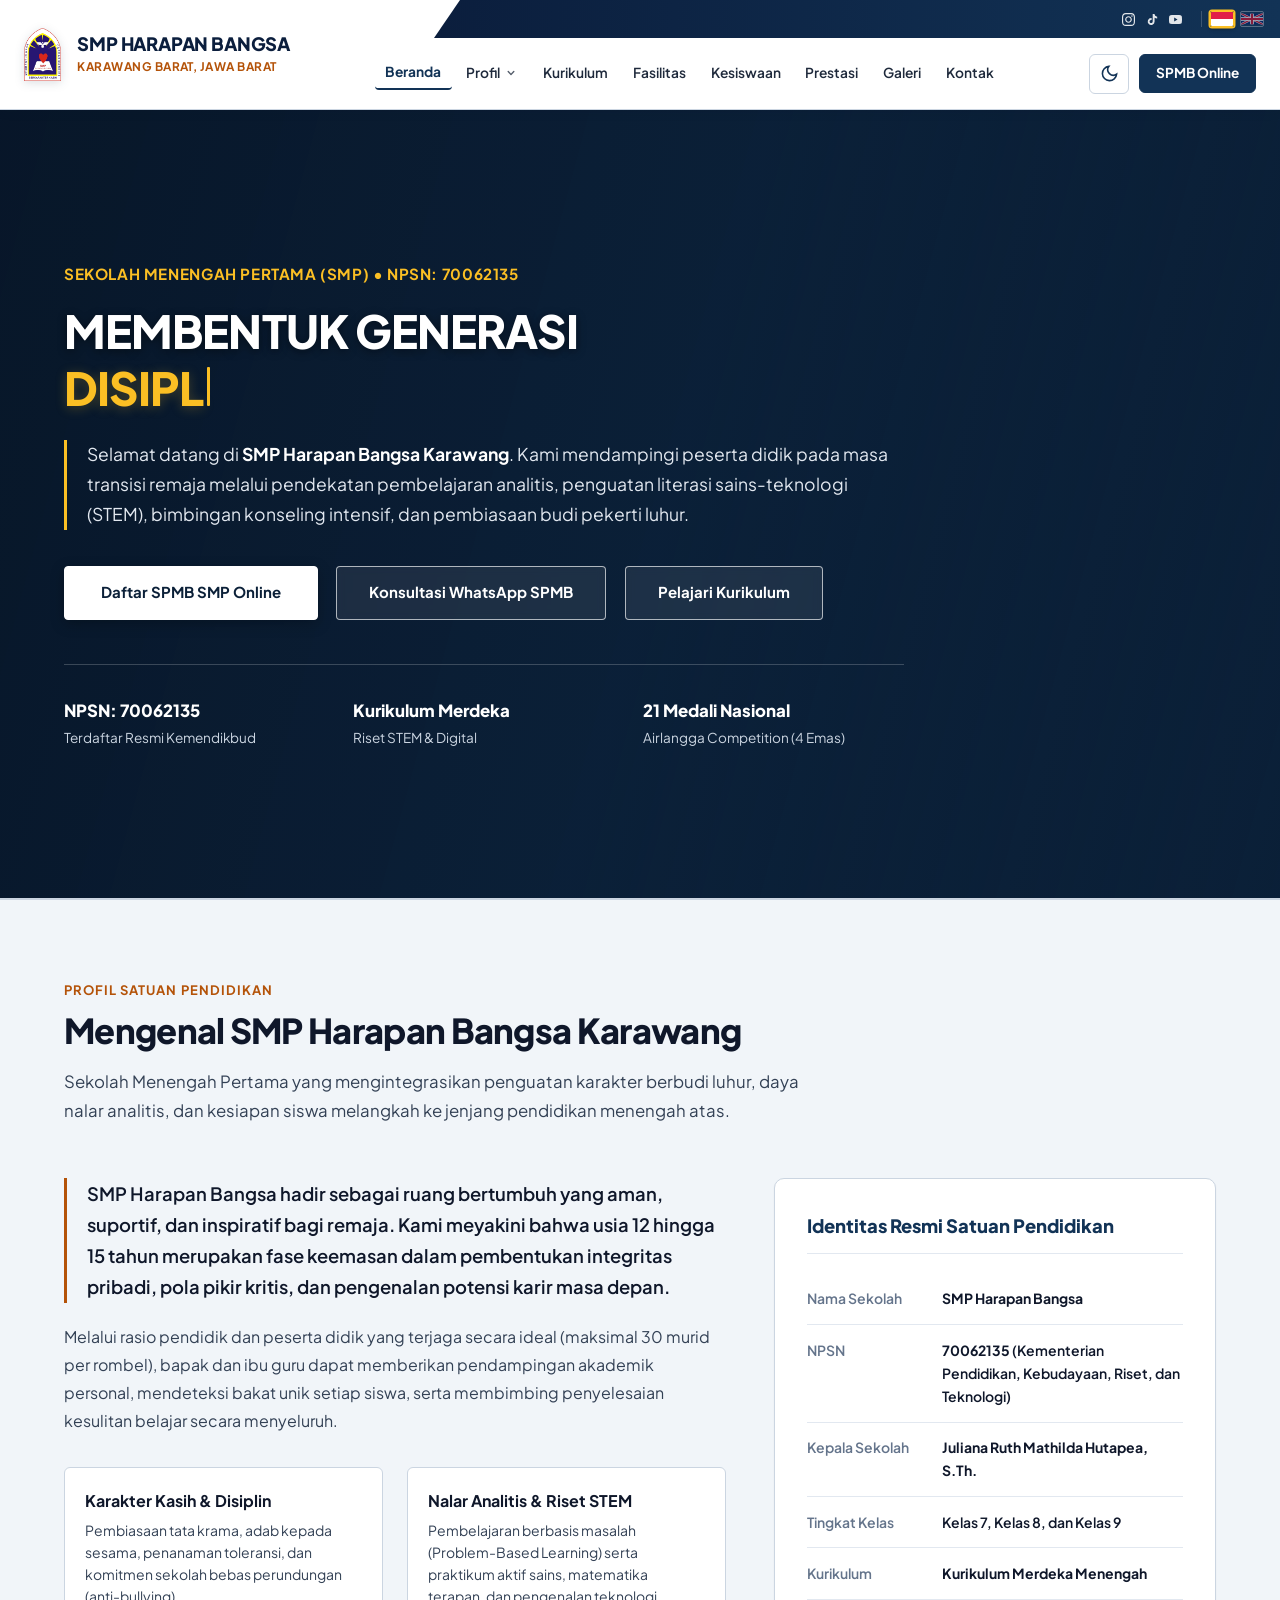
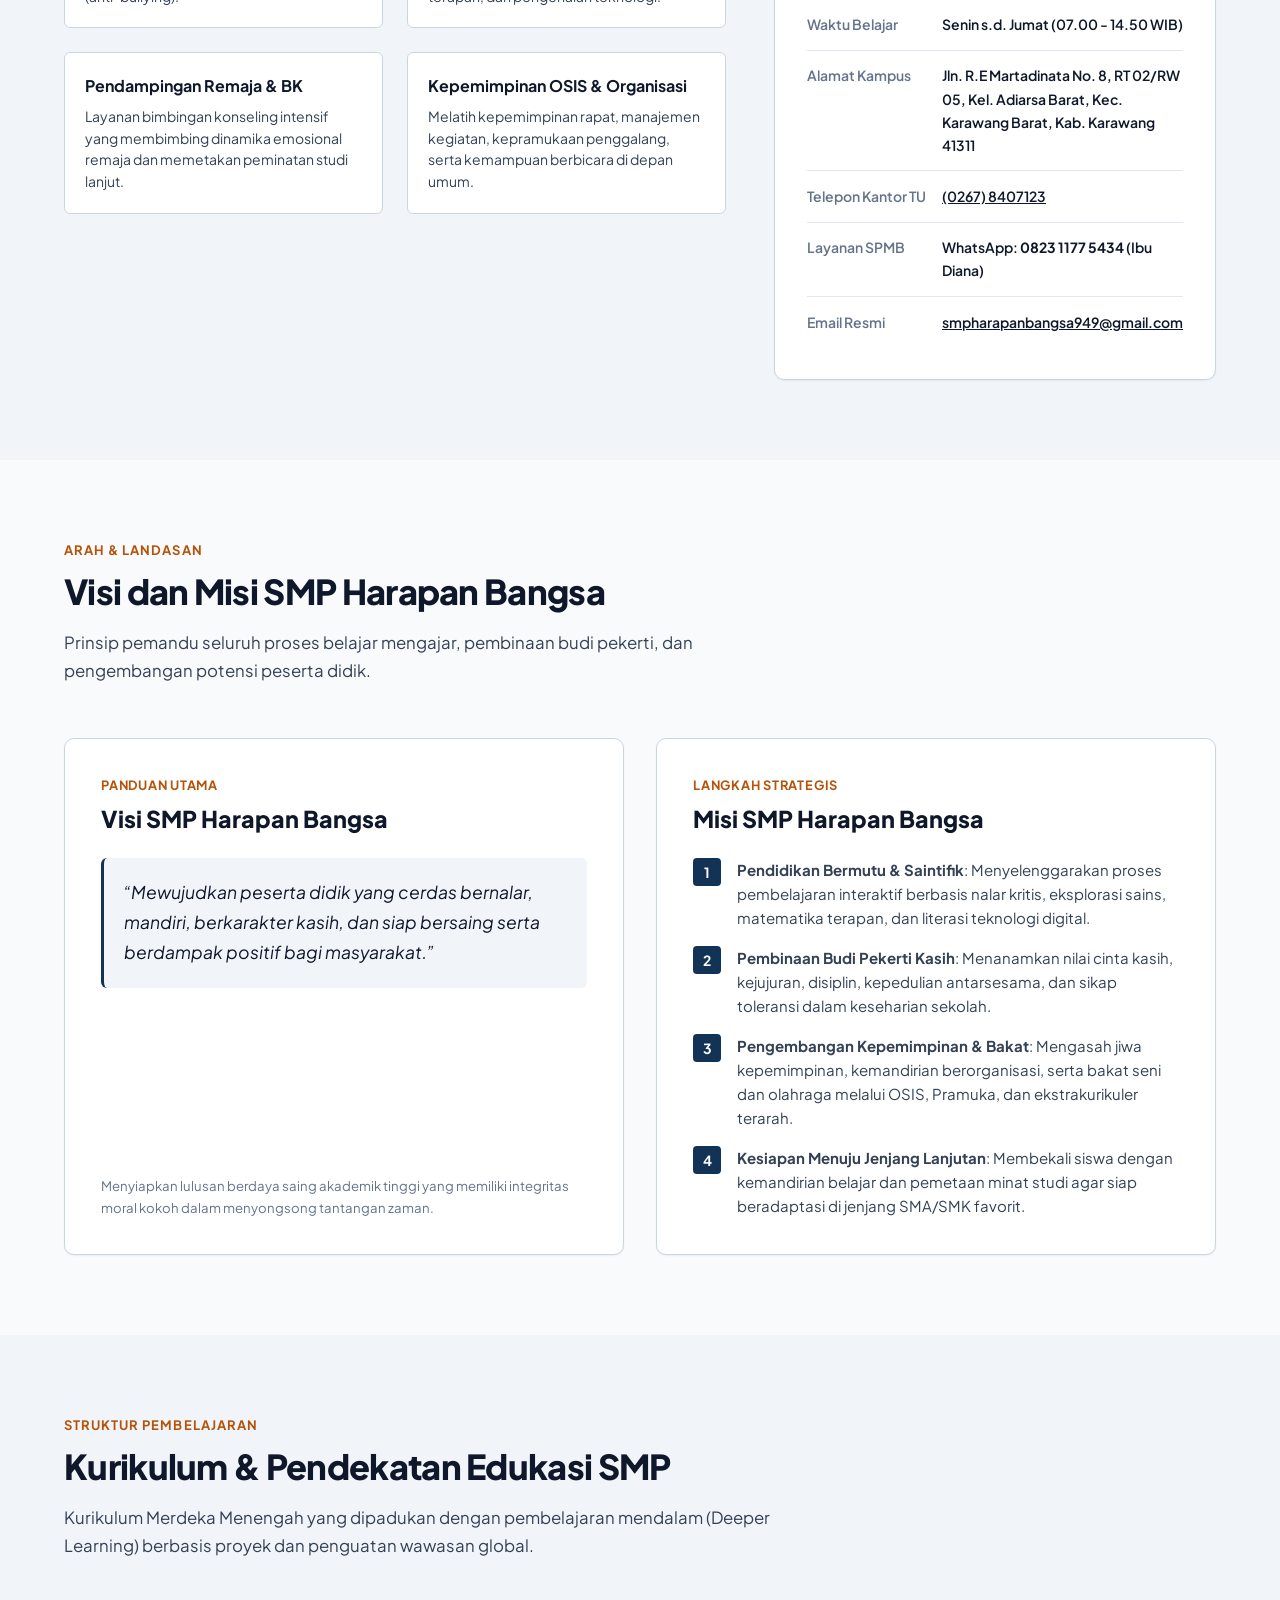
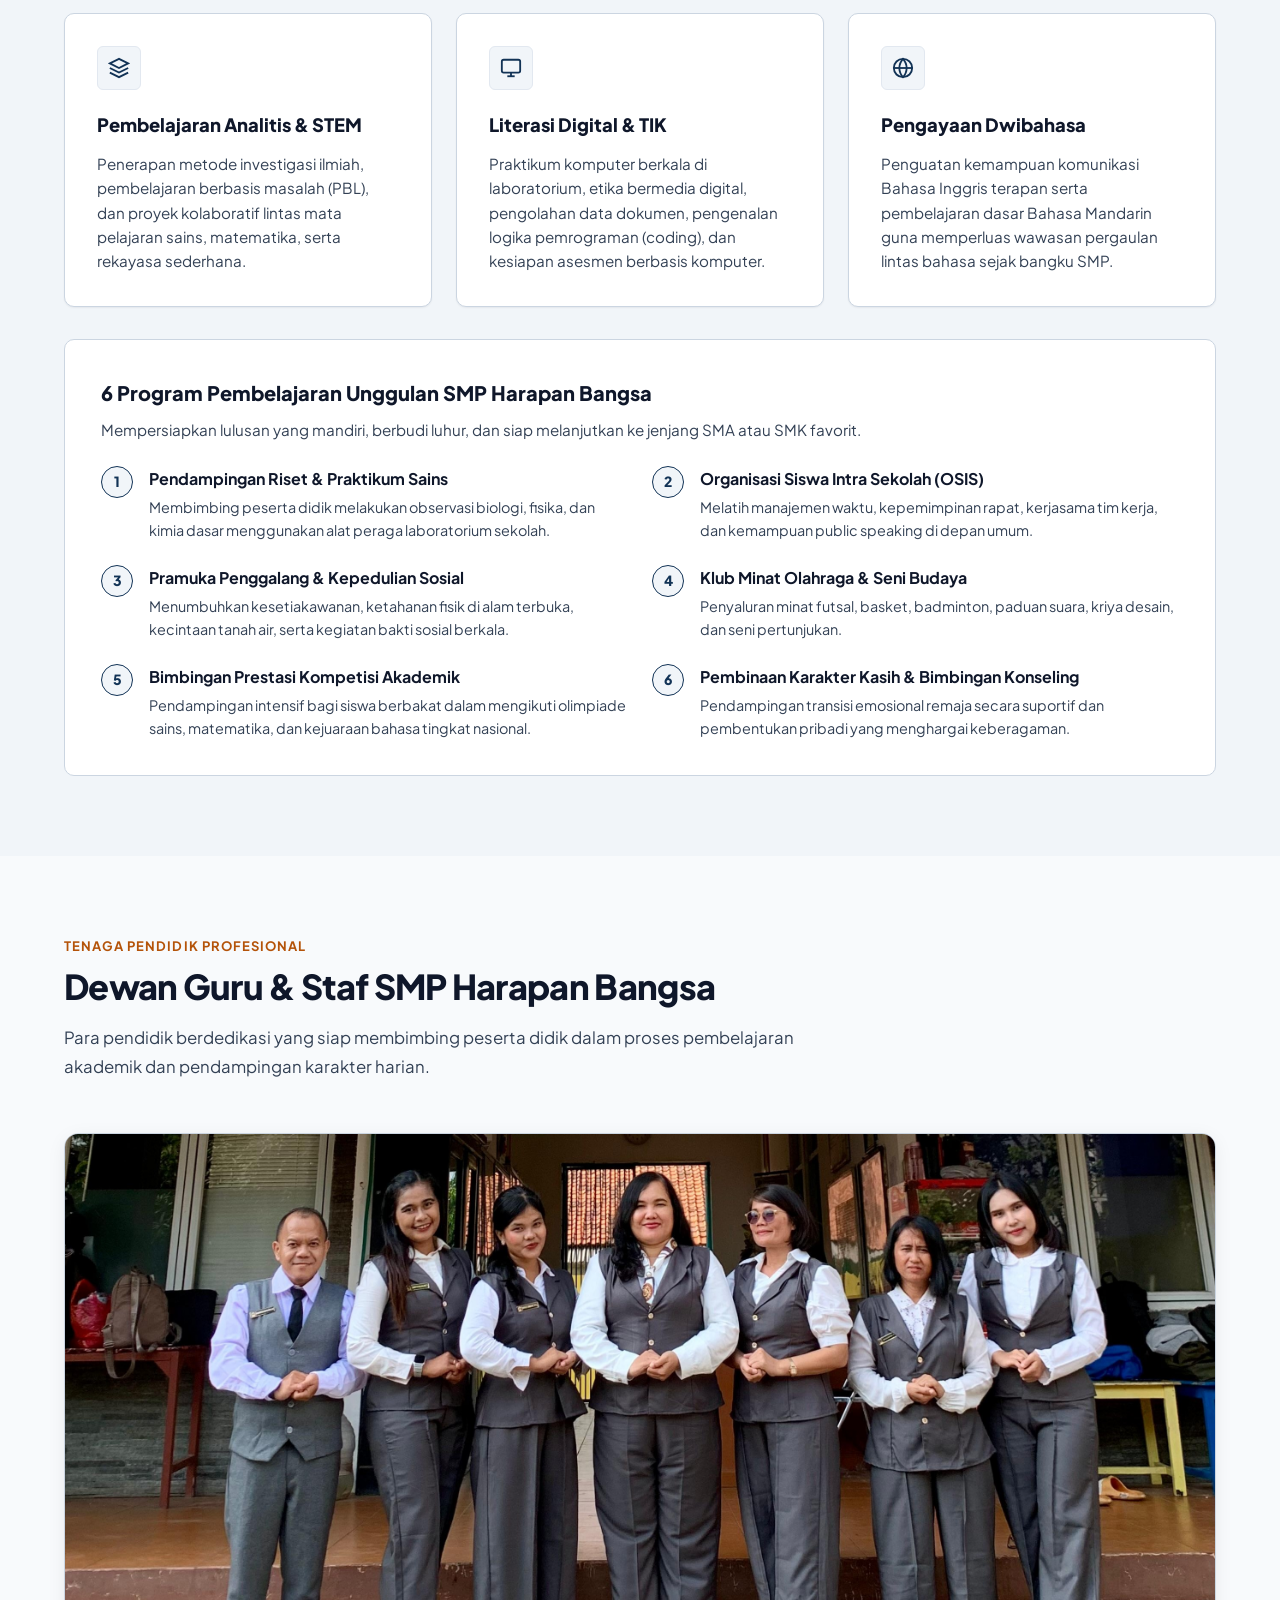
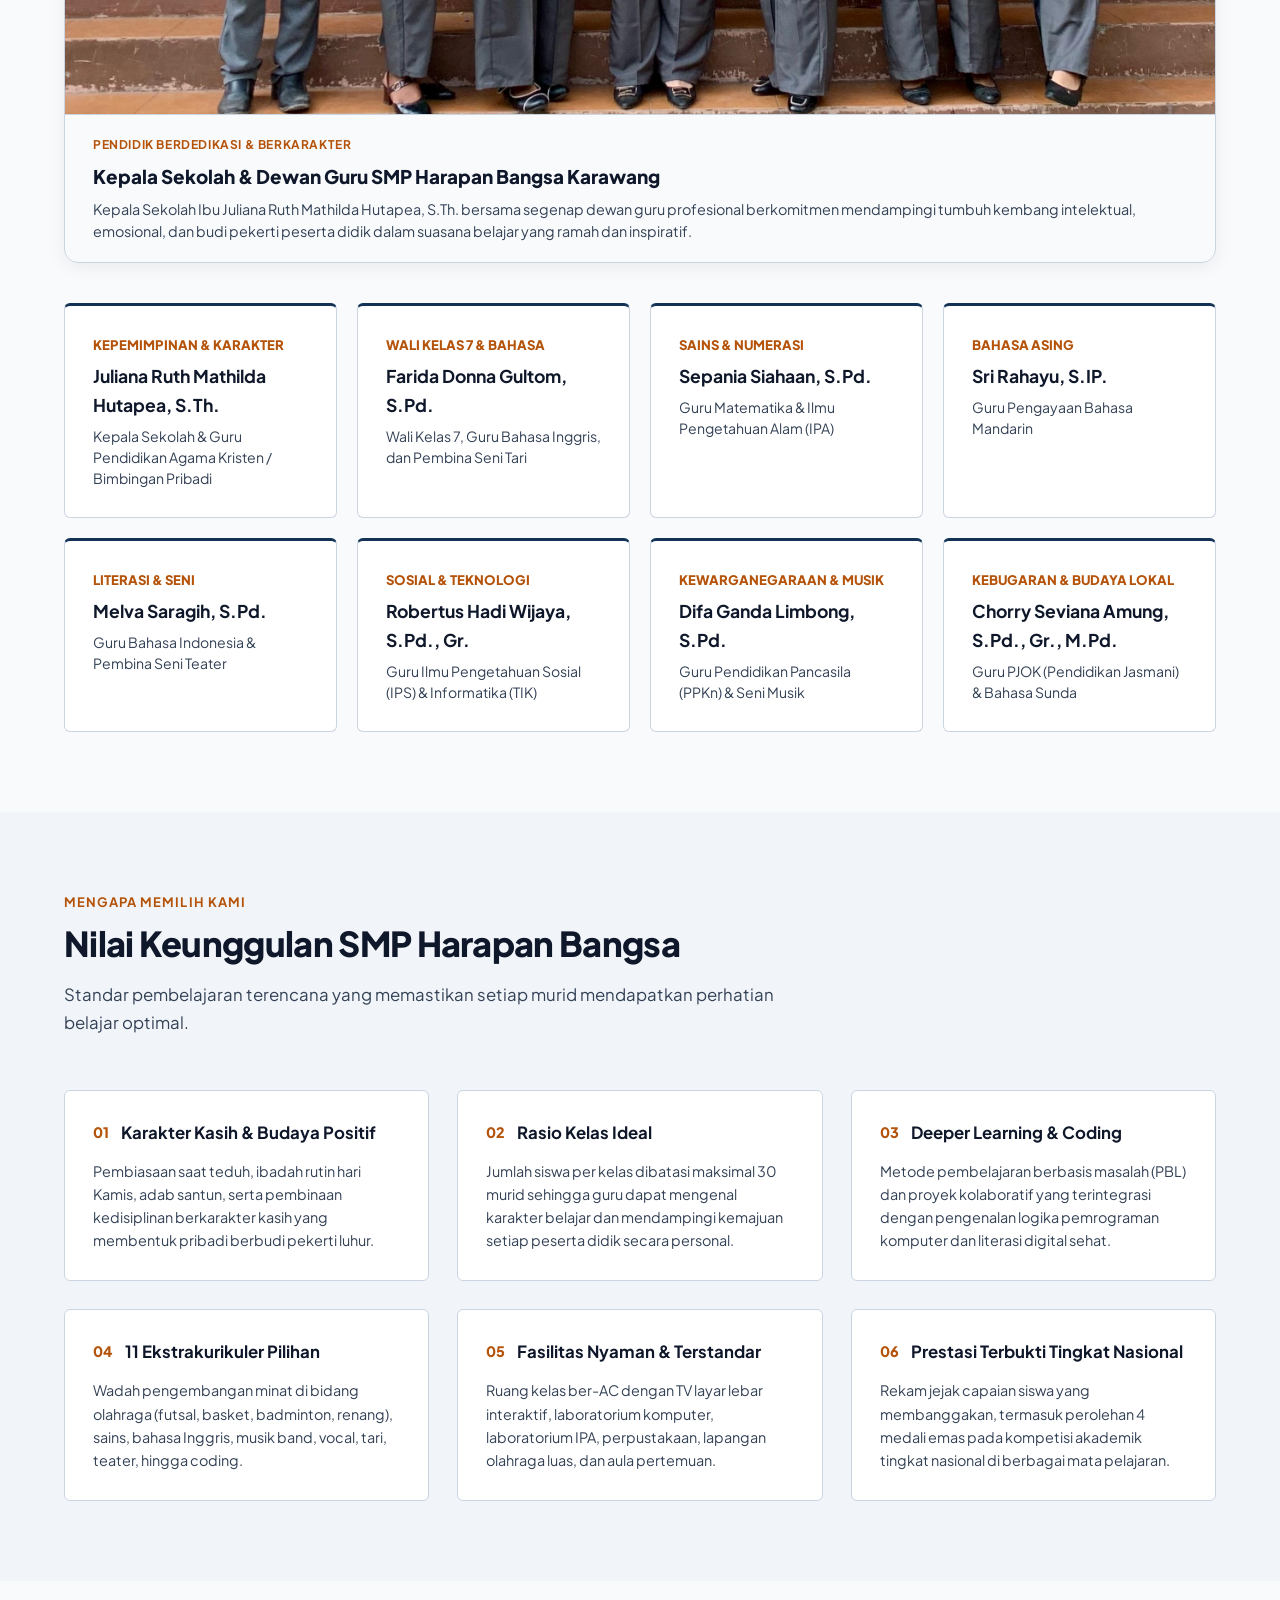
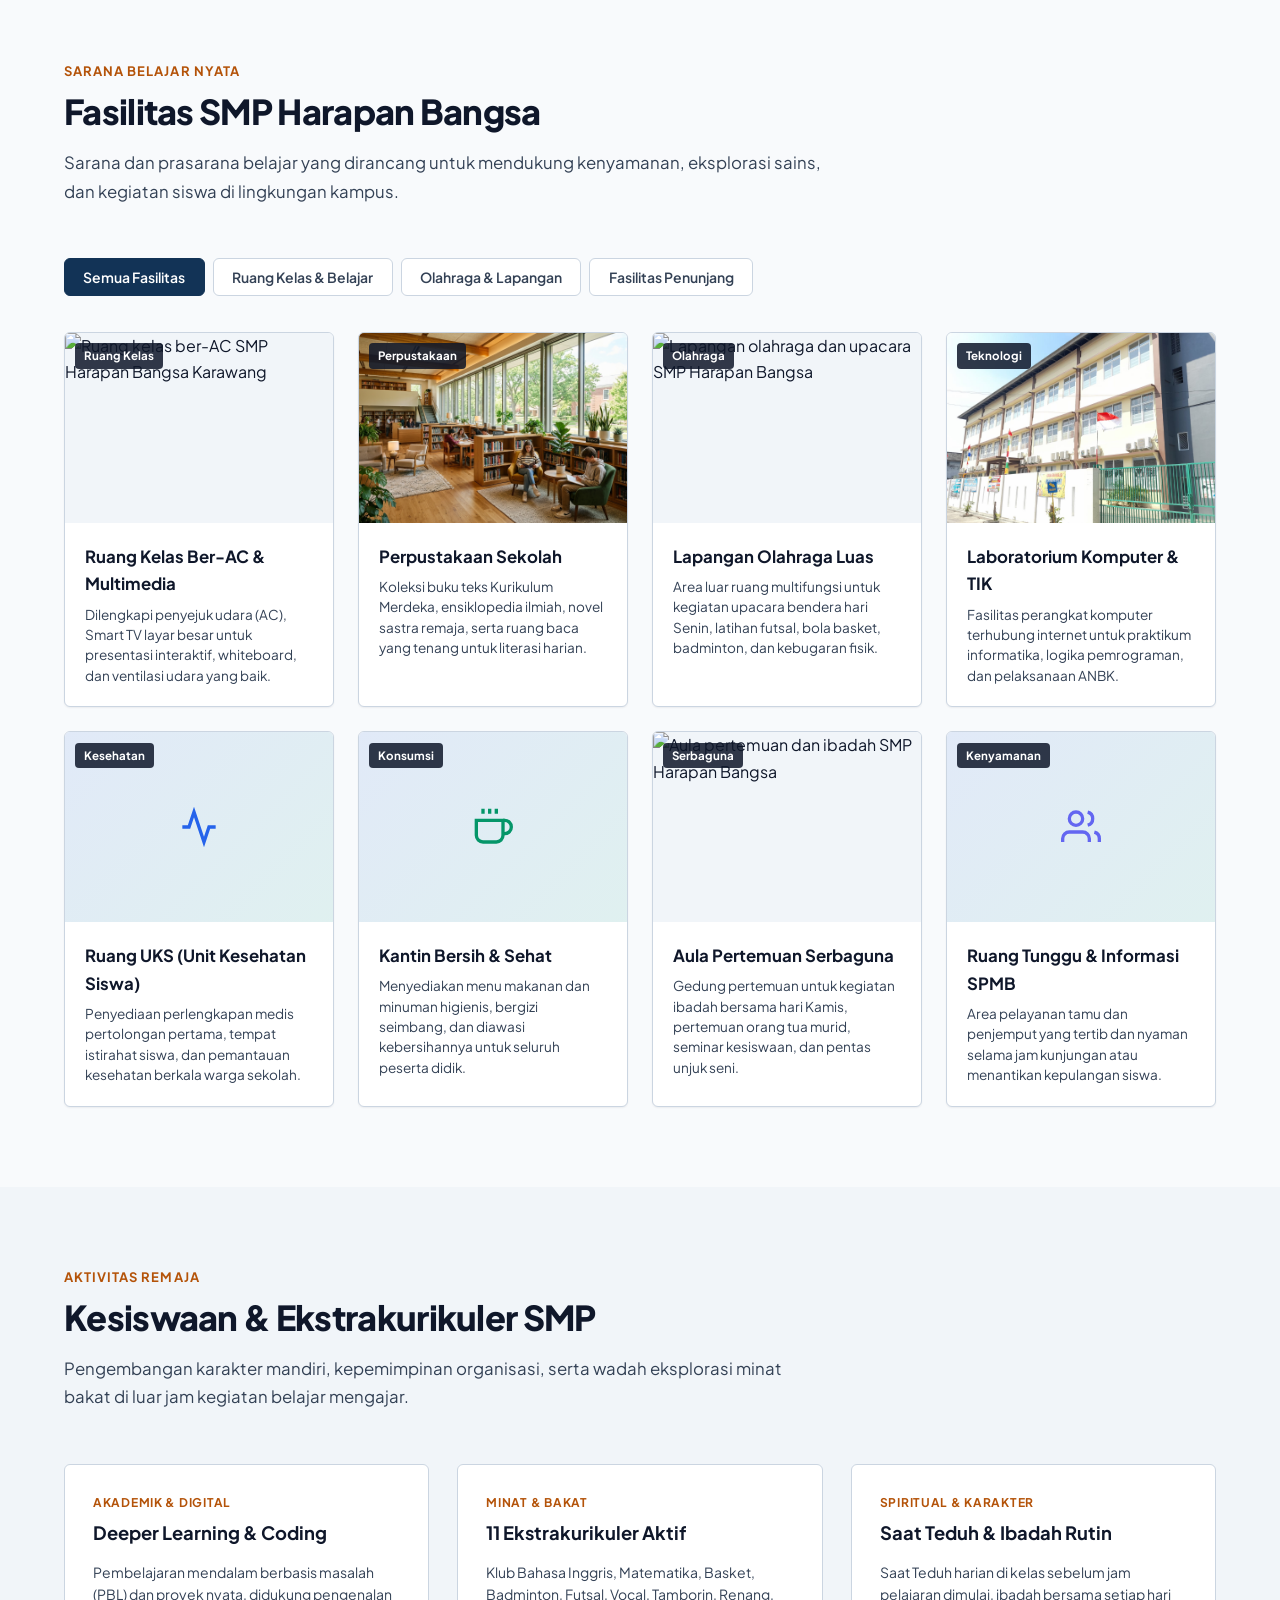
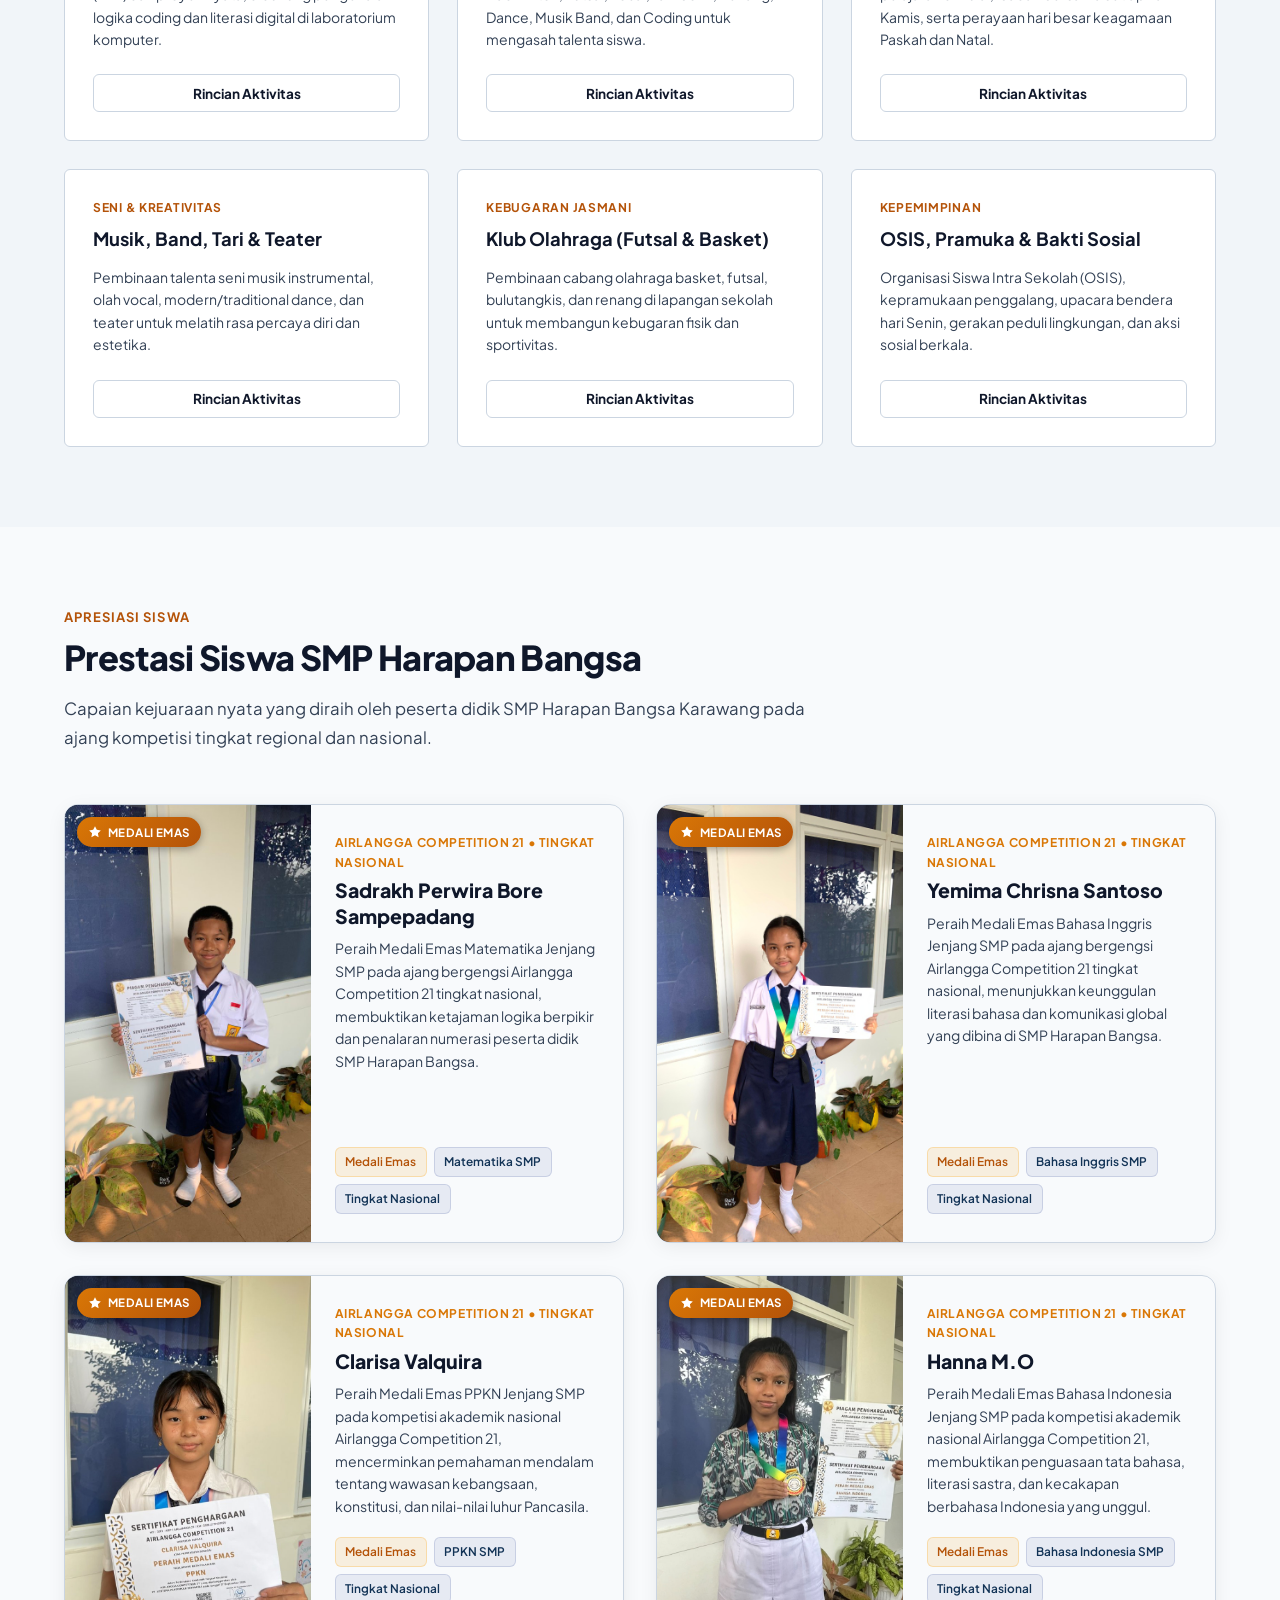
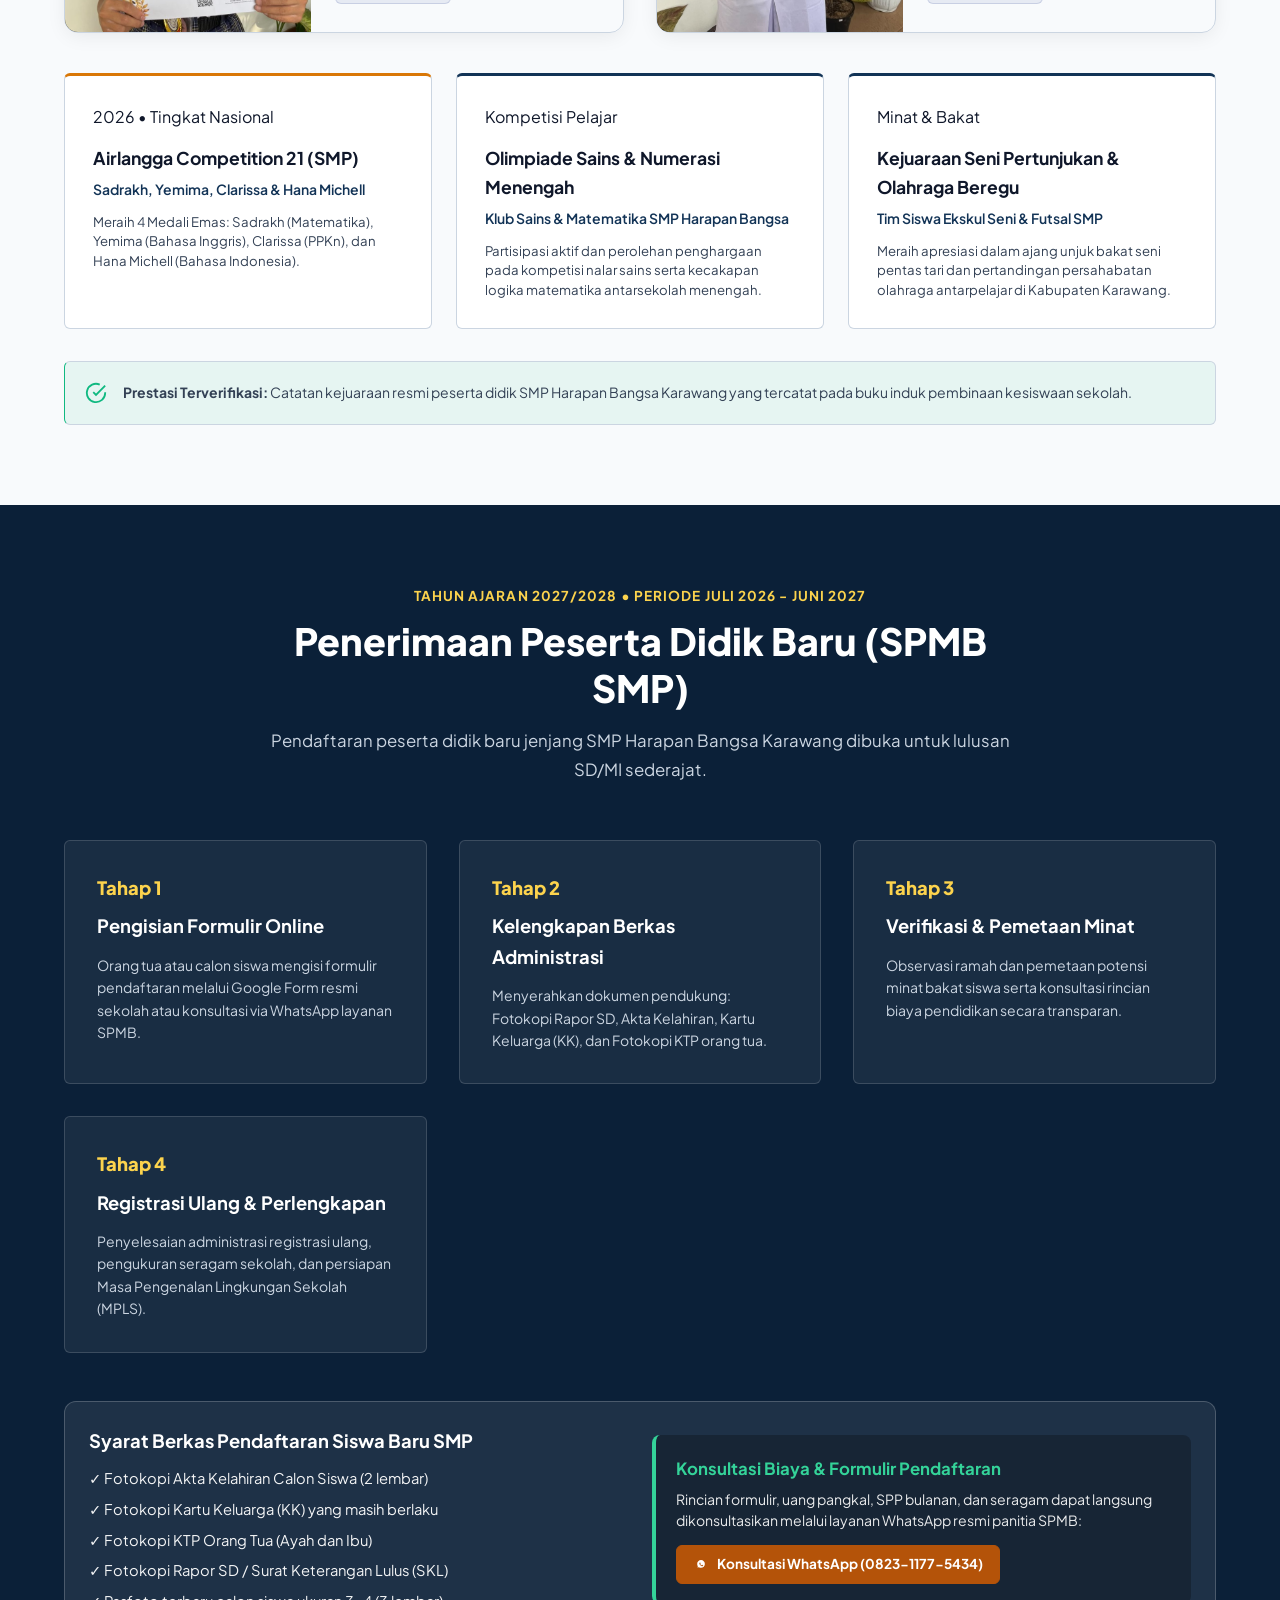
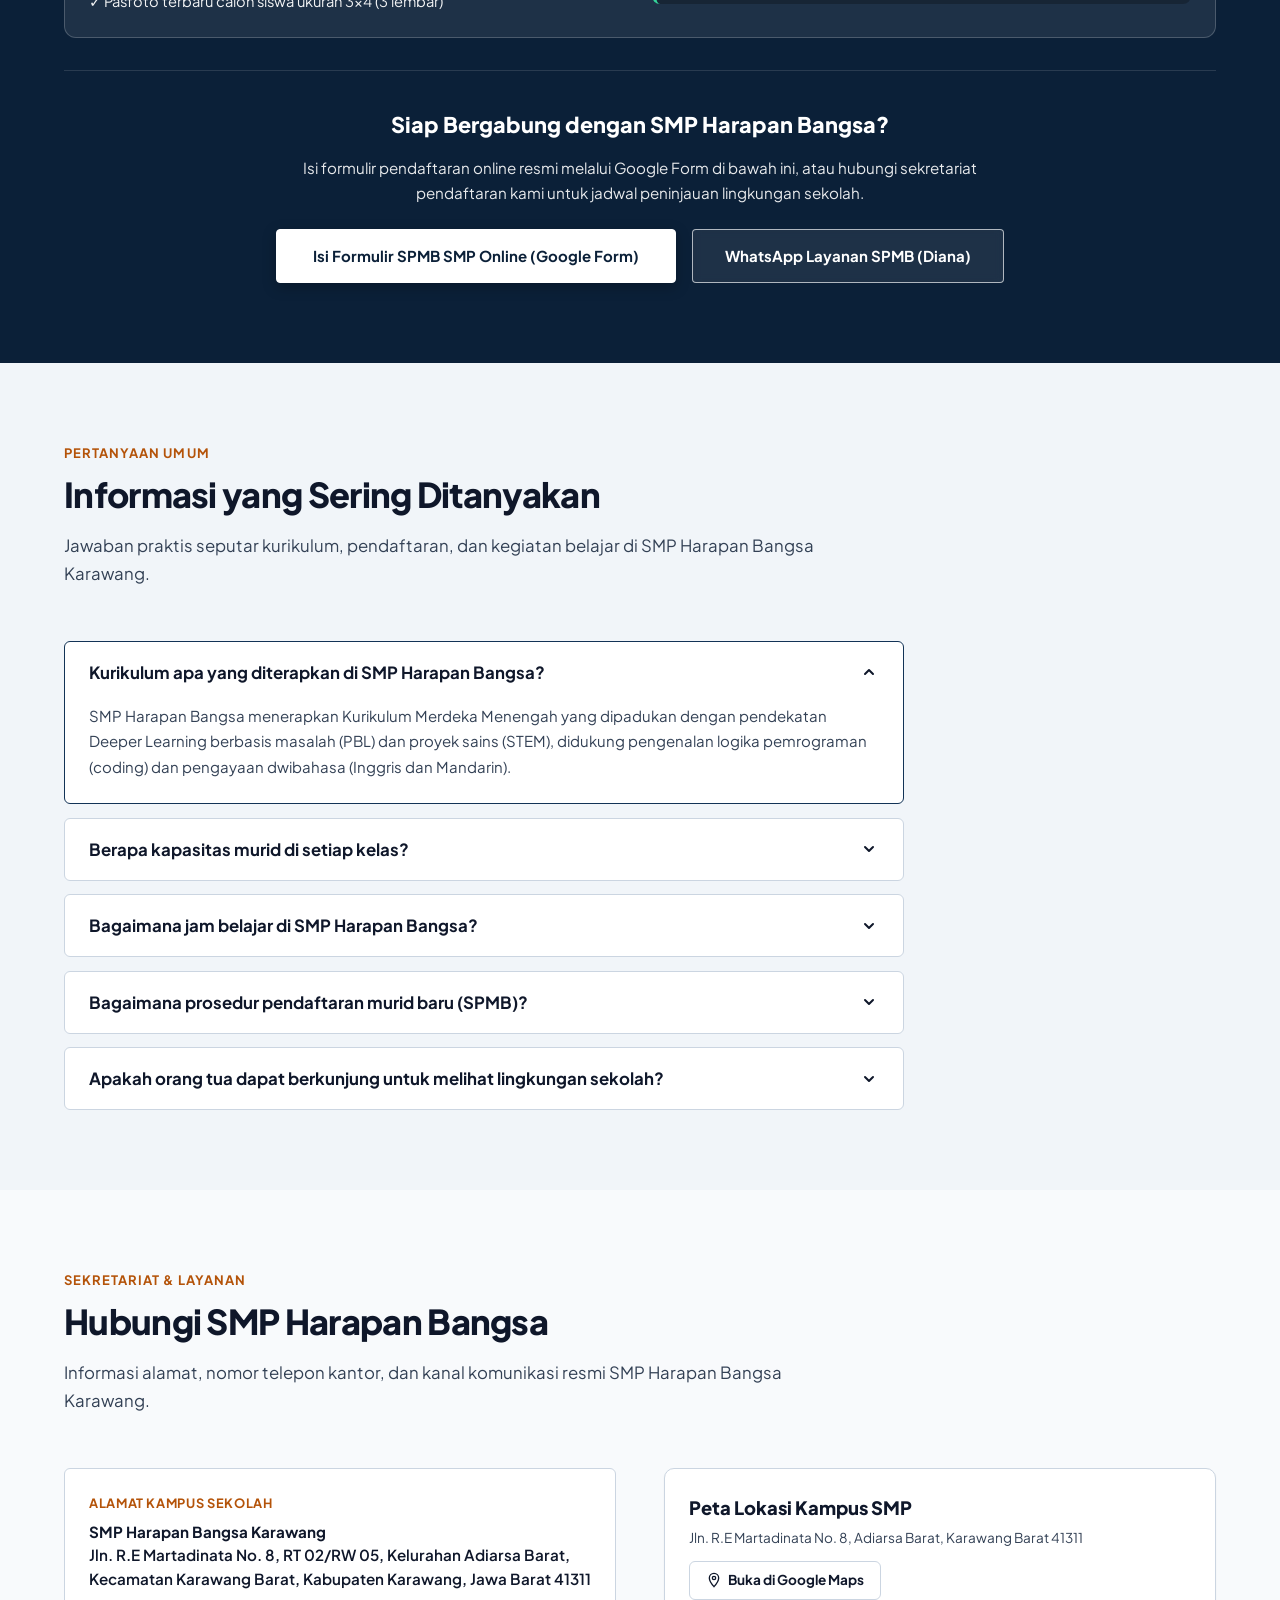
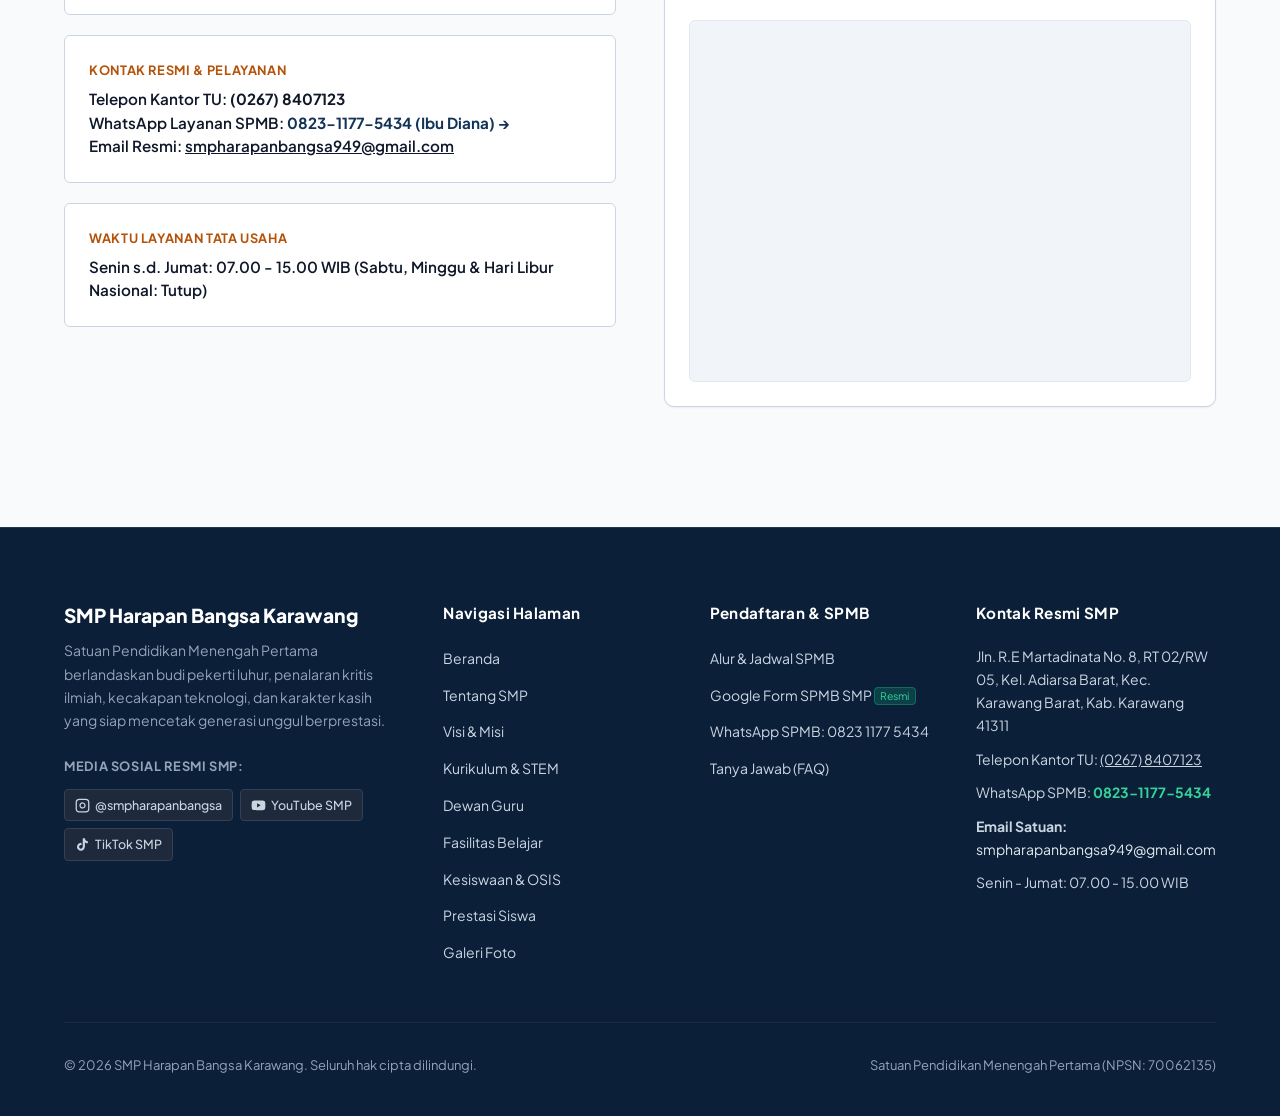
==== commit 04f6f544: "Update Fitur Bahasa Inggris" ====
--- a/index.html
+++ b/index.html
@@ -59,7 +59,7 @@
   <link rel="stylesheet" href="css/style.css">
 </head>
 
-<body>
+<body data-page="home">
 
     <!-- Header / Navigation Bar -->
   <header class="header" id="header">
@@ -76,7 +76,7 @@
             </div>
           </div>
           <div class="topbar-right-group">
-            <div class="topbar-socials" aria-label="Media Sosial Resmi SMP Harapan Bangsa">
+            <div class="topbar-socials" aria-label="Media Sosial Resmi SMP Harapan Bangsa" data-i18n-aria="topbar_socials_aria">
               <a href="https://www.instagram.com/smpharapanbangsa?stkn=Z285eXR5M2R0OXFt" target="_blank" rel="noopener noreferrer"
                 class="topbar-social-link" title="Instagram Resmi @smpharapanbangsa" aria-label="Instagram Resmi SMP Harapan Bangsa">
                 <svg width="13" height="13" viewBox="0 0 24 24" fill="currentColor">
@@ -100,7 +100,7 @@
               </a>
             </div>
             <!-- Language Flags (Indonesia / English) -->
-            <div class="topbar-flags" title="Pilihan Bahasa / Select Language">
+            <div class="topbar-flags" title="Pilihan Bahasa / Select Language" data-i18n-title="topbar_flags_title">
               <button type="button" class="flag-badge flag-id active" data-lang="id" title="Bahasa Indonesia" aria-label="Bahasa Indonesia">
                 <span class="flag-stripe-red"></span>
                 <span class="flag-stripe-white"></span>
@@ -129,8 +129,8 @@
     <div class="header-main">
       <div class="container header-container">
         <!-- School Brand -->
-        <a href="#beranda" class="brand-link" aria-label="Beranda SMP Harapan Bangsa Karawang">
-          <img src="assets/images/logo-smp-harapan-bangsa.png" alt="Logo Resmi SMP Harapan Bangsa Karawang" class="brand-logo-img">
+        <a href="#beranda" class="brand-link" aria-label="Beranda SMP Harapan Bangsa Karawang" data-i18n-aria="brand_aria">
+          <img src="assets/images/logo-smp-harapan-bangsa.png" alt="Logo Resmi SMP Harapan Bangsa Karawang" data-i18n-alt="brand_logo_alt" class="brand-logo-img">
           <div class="brand-title-group">
             <span class="brand-name">SMP HARAPAN BANGSA</span>
             <span class="brand-sub" data-i18n="brand_sub">Karawang Barat, Jawa Barat</span>
@@ -138,7 +138,7 @@
         </a>
 
         <!-- Navigation Menu -->
-        <nav class="nav-menu" id="navMenu" aria-label="Menu Utama">
+        <nav class="nav-menu" id="navMenu" aria-label="Menu Utama" data-i18n-aria="nav_main_aria">
           <div class="nav-menu-links">
             <a href="#beranda" class="nav-link" data-i18n="nav_home">Beranda</a>
 
@@ -178,7 +178,8 @@
         <div class="header-utilities">
           <!-- Dual Theme Toggle -->
           <button class="header-icon-btn theme-toggle-btn" id="themeToggleBtn"
-            aria-label="Ganti tema tampilan terang atau gelap" title="Ganti Tema">
+            aria-label="Ganti tema tampilan terang atau gelap" data-i18n-aria="theme_toggle_aria"
+            title="Ganti Tema" data-i18n-title="theme_toggle_title">
             <svg class="theme-icon-light" viewBox="0 0 24 24" fill="none" stroke="currentColor" stroke-width="2"
               aria-hidden="true">
               <circle cx="12" cy="12" r="5"></circle>
@@ -205,8 +206,8 @@
           </a>
 
           <!-- Mobile Menu Toggle Button -->
-          <button class="nav-toggle" id="navToggle" aria-label="Buka menu navigasi" aria-expanded="false"
-            aria-controls="navMenu">
+          <button class="nav-toggle" id="navToggle" aria-label="Buka menu navigasi" data-i18n-aria="nav_toggle_aria"
+            aria-expanded="false" aria-controls="navMenu">
             <span class="nav-toggle-bar"></span>
             <span class="nav-toggle-bar"></span>
             <span class="nav-toggle-bar"></span>
@@ -241,7 +242,7 @@
       <div class="container">
         <div class="hero-content-wrapper">
           <!-- Institutional Tagline -->
-          <span class="hero-tagline">
+          <span class="hero-tagline" data-i18n="hero_tagline">
             SEKOLAH MENENGAH PERTAMA (SMP) &bull; NPSN: 70062135
           </span>
 
@@ -271,7 +272,7 @@
               Daftar SPMB SMP Online
             </a>
             <a href="https://wa.me/6282311775434?text=Halo%20SMP%20Harapan%20Bangsa,%20saya%20ingin%20konsultasi%20pendaftaran%20siswa%20baru"
-              target="_blank" rel="noopener noreferrer" class="btn btn-hero-secondary">
+              target="_blank" rel="noopener noreferrer" class="btn btn-hero-secondary" data-i18n="hero_btn_wa">
               Konsultasi WhatsApp SPMB
             </a>
             <a href="#akademik" class="btn btn-hero-secondary" data-i18n="hero_btn_explore">
@@ -282,16 +283,16 @@
           <!-- Fact Summary Grid -->
           <div class="hero-key-facts">
             <div class="key-fact-item">
-              <span class="key-fact-title">NPSN: 70062135</span>
-              <span class="key-fact-subtitle">Terdaftar Resmi Kemendikbud</span>
+              <span class="key-fact-title" data-i18n="hero_fact1_title">NPSN: 70062135</span>
+              <span class="key-fact-subtitle" data-i18n="hero_fact1_sub">Terdaftar Resmi Kemendikbud</span>
             </div>
             <div class="key-fact-item">
               <span class="key-fact-title" data-i18n="hero_fact2_title">Kurikulum Merdeka</span>
               <span class="key-fact-subtitle" data-i18n="hero_fact2_sub">Riset STEM &amp; Digital</span>
             </div>
             <div class="key-fact-item">
-              <span class="key-fact-title">21 Medali Nasional</span>
-              <span class="key-fact-subtitle">Airlangga Competition (4 Emas)</span>
+              <span class="key-fact-title" data-i18n="hero_fact3_title">21 Medali Nasional</span>
+              <span class="key-fact-subtitle" data-i18n="hero_fact3_sub">Airlangga Competition (4 Emas)</span>
             </div>
           </div>
         </div>
@@ -311,76 +312,76 @@
 
         <div class="about-grid">
           <div class="about-narrative">
-            <div class="lead-text">
+            <div class="lead-text" data-i18n="about_lead">
               SMP Harapan Bangsa hadir sebagai ruang bertumbuh yang aman, suportif, dan inspiratif bagi remaja. Kami meyakini bahwa usia 12 hingga 15 tahun merupakan fase keemasan dalam pembentukan integritas pribadi, pola pikir kritis, dan pengenalan potensi karir masa depan.
             </div>
-            <p class="about-body-text">
+            <p class="about-body-text" data-i18n="about_body">
               Melalui rasio pendidik dan peserta didik yang terjaga secara ideal (maksimal 30 murid per rombel), bapak dan ibu guru dapat memberikan pendampingan akademik personal, mendeteksi bakat unik setiap siswa, serta membimbing penyelesaian kesulitan belajar secara menyeluruh.
             </p>
 
             <div class="about-pillars">
               <div class="pillar-item">
-                <h3 class="pillar-title">Karakter Kasih &amp; Disiplin</h3>
-                <p class="pillar-desc">Pembiasaan tata krama, adab kepada sesama, penanaman toleransi, dan komitmen sekolah bebas perundungan (anti-bullying).</p>
+                <h3 class="pillar-title" data-i18n="pillar1_title">Karakter Kasih &amp; Disiplin</h3>
+                <p class="pillar-desc" data-i18n="pillar1_desc">Pembiasaan tata krama, adab kepada sesama, penanaman toleransi, dan komitmen sekolah bebas perundungan (anti-bullying).</p>
               </div>
               <div class="pillar-item">
-                <h3 class="pillar-title">Nalar Analitis &amp; Riset STEM</h3>
-                <p class="pillar-desc">Pembelajaran berbasis masalah (Problem-Based Learning) serta praktikum aktif sains, matematika terapan, dan pengenalan teknologi.</p>
+                <h3 class="pillar-title" data-i18n="pillar2_title">Nalar Analitis &amp; Riset STEM</h3>
+                <p class="pillar-desc" data-i18n="pillar2_desc">Pembelajaran berbasis masalah (Problem-Based Learning) serta praktikum aktif sains, matematika terapan, dan pengenalan teknologi.</p>
               </div>
               <div class="pillar-item">
-                <h3 class="pillar-title">Pendampingan Remaja &amp; BK</h3>
-                <p class="pillar-desc">Layanan bimbingan konseling intensif yang membimbing dinamika emosional remaja dan memetakan peminatan studi lanjut.</p>
+                <h3 class="pillar-title" data-i18n="pillar3_title">Pendampingan Remaja &amp; BK</h3>
+                <p class="pillar-desc" data-i18n="pillar3_desc">Layanan bimbingan konseling intensif yang membimbing dinamika emosional remaja dan memetakan peminatan studi lanjut.</p>
               </div>
               <div class="pillar-item">
-                <h3 class="pillar-title">Kepemimpinan OSIS &amp; Organisasi</h3>
-                <p class="pillar-desc">Melatih kepemimpinan rapat, manajemen kegiatan, kepramukaan penggalang, serta kemampuan berbicara di depan umum.</p>
+                <h3 class="pillar-title" data-i18n="pillar4_title">Kepemimpinan OSIS &amp; Organisasi</h3>
+                <p class="pillar-desc" data-i18n="pillar4_desc">Melatih kepemimpinan rapat, manajemen kegiatan, kepramukaan penggalang, serta kemampuan berbicara di depan umum.</p>
               </div>
             </div>
           </div>
 
           <!-- Official Data Card -->
           <div class="official-info-card">
-            <h3 class="official-card-title">Identitas Resmi Satuan Pendidikan</h3>
+            <h3 class="official-card-title" data-i18n="official_card_title">Identitas Resmi Satuan Pendidikan</h3>
             <table class="info-table">
               <tbody>
                 <tr>
-                  <th>Nama Sekolah</th>
+                  <th data-i18n="info_school_name_label">Nama Sekolah</th>
                   <td><strong>SMP Harapan Bangsa</strong></td>
                 </tr>
                 <tr>
-                  <th>NPSN</th>
-                  <td><strong>70062135</strong> (Kementerian Pendidikan, Kebudayaan, Riset, dan Teknologi)</td>
+                  <th data-i18n="info_npsn_label">NPSN</th>
+                  <td data-i18n-html="info_npsn_val"><strong>70062135</strong> (Kementerian Pendidikan, Kebudayaan, Riset, dan Teknologi)</td>
                 </tr>
                 <tr>
-                  <th>Kepala Sekolah</th>
+                  <th data-i18n="info_principal_label">Kepala Sekolah</th>
                   <td><strong>Juliana Ruth Mathilda Hutapea, S.Th.</strong></td>
                 </tr>
                 <tr>
-                  <th>Tingkat Kelas</th>
-                  <td>Kelas 7, Kelas 8, dan Kelas 9</td>
+                  <th data-i18n="info_grades_label">Tingkat Kelas</th>
+                  <td data-i18n="info_grades_val">Kelas 7, Kelas 8, dan Kelas 9</td>
                 </tr>
                 <tr>
-                  <th>Kurikulum</th>
-                  <td><strong>Kurikulum Merdeka Menengah</strong></td>
+                  <th data-i18n="info_curriculum_label">Kurikulum</th>
+                  <td><strong data-i18n="info_curriculum_val">Kurikulum Merdeka Menengah</strong></td>
                 </tr>
                 <tr>
-                  <th>Waktu Belajar</th>
-                  <td>Senin s.d. Jumat (07.00 - 14.50 WIB)</td>
+                  <th data-i18n="info_hours_label">Waktu Belajar</th>
+                  <td data-i18n="info_hours_val">Senin s.d. Jumat (07.00 - 14.50 WIB)</td>
                 </tr>
                 <tr>
-                  <th>Alamat Kampus</th>
-                  <td>Jln. R.E Martadinata No. 8, RT 02/RW 05, Kel. Adiarsa Barat, Kec. Karawang Barat, Kab. Karawang 41311</td>
+                  <th data-i18n="info_address_label">Alamat Kampus</th>
+                  <td data-i18n="info_address_val">Jln. R.E Martadinata No. 8, RT 02/RW 05, Kel. Adiarsa Barat, Kec. Karawang Barat, Kab. Karawang 41311</td>
                 </tr>
                 <tr>
-                  <th>Telepon Kantor TU</th>
+                  <th data-i18n="info_phone_label">Telepon Kantor TU</th>
                   <td><a href="tel:02678407123" style="color: inherit; text-decoration: underline;">(0267) 8407123</a></td>
                 </tr>
                 <tr>
-                  <th>Layanan SPMB</th>
-                  <td>WhatsApp: <strong>0823 1177 5434</strong> (Ibu Diana)</td>
+                  <th data-i18n="info_spmb_label">Layanan SPMB</th>
+                  <td data-i18n-html="info_spmb_val">WhatsApp: <strong>0823 1177 5434</strong> (Ibu Diana)</td>
                 </tr>
                 <tr>
-                  <th>Email Resmi</th>
+                  <th data-i18n="info_email_label">Email Resmi</th>
                   <td><a href="mailto:smpharapanbangsa949@gmail.com" style="color: inherit; text-decoration: underline;">smpharapanbangsa949@gmail.com</a></td>
                 </tr>
               </tbody>
@@ -403,35 +404,35 @@
 
         <div class="visi-misi-grid">
           <div class="visi-card">
-            <span class="card-header-label">Panduan Utama</span>
-            <h3 class="card-main-title">Visi SMP Harapan Bangsa</h3>
-            <div class="visi-content-quote">
+            <span class="card-header-label" data-i18n="visi_badge">Panduan Utama</span>
+            <h3 class="card-main-title" data-i18n="visi_title">Visi SMP Harapan Bangsa</h3>
+            <div class="visi-content-quote" data-i18n="visi_quote">
               &ldquo;Mewujudkan peserta didik yang cerdas bernalar, mandiri, berkarakter kasih, dan siap bersaing serta berdampak positif bagi masyarakat.&rdquo;
             </div>
-            <p class="notice-caption">
+            <p class="notice-caption" data-i18n="visi_caption">
               Menyiapkan lulusan berdaya saing akademik tinggi yang memiliki integritas moral kokoh dalam menyongsong tantangan zaman.
             </p>
           </div>
 
           <div class="misi-card">
-            <span class="card-header-label">Langkah Strategis</span>
-            <h3 class="card-main-title">Misi SMP Harapan Bangsa</h3>
+            <span class="card-header-label" data-i18n="misi_badge">Langkah Strategis</span>
+            <h3 class="card-main-title" data-i18n="misi_title">Misi SMP Harapan Bangsa</h3>
             <div class="misi-ordered-list">
               <div class="misi-item-row">
                 <span class="misi-idx">1</span>
-                <span class="misi-txt"><strong>Pendidikan Bermutu &amp; Saintifik</strong>: Menyelenggarakan proses pembelajaran interaktif berbasis nalar kritis, eksplorasi sains, matematika terapan, dan literasi teknologi digital.</span>
+                <span class="misi-txt" data-i18n-html="misi_1"><strong>Pendidikan Bermutu &amp; Saintifik</strong>: Menyelenggarakan proses pembelajaran interaktif berbasis nalar kritis, eksplorasi sains, matematika terapan, dan literasi teknologi digital.</span>
               </div>
               <div class="misi-item-row">
                 <span class="misi-idx">2</span>
-                <span class="misi-txt"><strong>Pembinaan Budi Pekerti Kasih</strong>: Menanamkan nilai cinta kasih, kejujuran, disiplin, kepedulian antarsesama, dan sikap toleransi dalam keseharian sekolah.</span>
+                <span class="misi-txt" data-i18n-html="misi_2"><strong>Pembinaan Budi Pekerti Kasih</strong>: Menanamkan nilai cinta kasih, kejujuran, disiplin, kepedulian antarsesama, dan sikap toleransi dalam keseharian sekolah.</span>
               </div>
               <div class="misi-item-row">
                 <span class="misi-idx">3</span>
-                <span class="misi-txt"><strong>Pengembangan Kepemimpinan &amp; Bakat</strong>: Mengasah jiwa kepemimpinan, kemandirian berorganisasi, serta bakat seni dan olahraga melalui OSIS, Pramuka, dan ekstrakurikuler terarah.</span>
+                <span class="misi-txt" data-i18n-html="misi_3"><strong>Pengembangan Kepemimpinan &amp; Bakat</strong>: Mengasah jiwa kepemimpinan, kemandirian berorganisasi, serta bakat seni dan olahraga melalui OSIS, Pramuka, dan ekstrakurikuler terarah.</span>
               </div>
               <div class="misi-item-row">
                 <span class="misi-idx">4</span>
-                <span class="misi-txt"><strong>Kesiapan Menuju Jenjang Lanjutan</strong>: Membekali siswa dengan kemandirian belajar dan pemetaan minat studi agar siap beradaptasi di jenjang SMA/SMK favorit.</span>
+                <span class="misi-txt" data-i18n-html="misi_4"><strong>Kesiapan Menuju Jenjang Lanjutan</strong>: Membekali siswa dengan kemandirian belajar dan pemetaan minat studi agar siap beradaptasi di jenjang SMA/SMK favorit.</span>
               </div>
             </div>
           </div>
@@ -443,9 +444,9 @@
     <section class="section section-alt" id="akademik">
       <div class="container">
         <div class="section-header">
-          <span class="section-label">Struktur Pembelajaran</span>
-          <h2 class="section-title">Kurikulum &amp; Pendekatan Edukasi SMP</h2>
-          <p class="section-desc">
+          <span class="section-label" data-i18n="sec_acad_label">Struktur Pembelajaran</span>
+          <h2 class="section-title" data-i18n="sec_acad_title">Kurikulum &amp; Pendekatan Edukasi SMP</h2>
+          <p class="section-desc" data-i18n="sec_acad_desc">
             Kurikulum Merdeka Menengah yang dipadukan dengan pembelajaran mendalam (Deeper Learning) berbasis proyek dan penguatan wawasan global.
           </p>
         </div>
@@ -459,8 +460,8 @@
                 <polyline points="2 12 12 17 22 12"></polyline>
               </svg>
             </div>
-            <h3 class="curriculum-card-title">Pembelajaran Analitis &amp; STEM</h3>
-            <p class="curriculum-card-desc">
+            <h3 class="curriculum-card-title" data-i18n="curr1_title">Pembelajaran Analitis &amp; STEM</h3>
+            <p class="curriculum-card-desc" data-i18n="curr1_desc">
               Penerapan metode investigasi ilmiah, pembelajaran berbasis masalah (PBL), dan proyek kolaboratif lintas mata pelajaran sains, matematika, serta rekayasa sederhana.
             </p>
           </div>
@@ -473,8 +474,8 @@
                 <line x1="12" y1="17" x2="12" y2="21"></line>
               </svg>
             </div>
-            <h3 class="curriculum-card-title">Literasi Digital &amp; TIK</h3>
-            <p class="curriculum-card-desc">
+            <h3 class="curriculum-card-title" data-i18n="curr2_title">Literasi Digital &amp; TIK</h3>
+            <p class="curriculum-card-desc" data-i18n="curr2_desc">
               Praktikum komputer berkala di laboratorium, etika bermedia digital, pengolahan data dokumen, pengenalan logika pemrograman (coding), dan kesiapan asesmen berbasis komputer.
             </p>
           </div>
@@ -487,18 +488,18 @@
                 <path d="M12 2a15.3 15.3 0 0 1 4 10 15.3 15.3 0 0 1-4 10 15.3 15.3 0 0 1-4-10 15.3 15.3 0 0 1 4-10z"></path>
               </svg>
             </div>
-            <h3 class="curriculum-card-title">Pengayaan Dwibahasa</h3>
-            <p class="curriculum-card-desc">
+            <h3 class="curriculum-card-title" data-i18n="curr3_title">Pengayaan Dwibahasa</h3>
+            <p class="curriculum-card-desc" data-i18n="curr3_desc">
               Penguatan kemampuan komunikasi Bahasa Inggris terapan serta pembelajaran dasar Bahasa Mandarin guna memperluas wawasan pergaulan lintas bahasa sejak bangku SMP.
             </p>
           </div>
         </div>
 
         <div class="program-list-box" style="margin-top: 2rem;">
-          <h3 style="font-size: 1.25rem; font-weight: 800; color: var(--color-text-main); margin-bottom: 0.5rem;">
+          <h3 style="font-size: 1.25rem; font-weight: 800; color: var(--color-text-main); margin-bottom: 0.5rem;" data-i18n="prog_box_title">
             6 Program Pembelajaran Unggulan SMP Harapan Bangsa
           </h3>
-          <p style="font-size: 0.95rem; color: var(--color-text-muted); margin-bottom: 1.5rem;">
+          <p style="font-size: 0.95rem; color: var(--color-text-muted); margin-bottom: 1.5rem;" data-i18n="prog_box_desc">
             Mempersiapkan lulusan yang mandiri, berbudi luhur, dan siap melanjutkan ke jenjang SMA atau SMK favorit.
           </p>
 
@@ -506,48 +507,48 @@
             <div class="program-highlight-item">
               <span class="program-highlight-num">1</span>
               <div>
-                <h4 class="program-highlight-title">Pendampingan Riset &amp; Praktikum Sains</h4>
-                <p class="program-highlight-desc">Membimbing peserta didik melakukan observasi biologi, fisika, dan kimia dasar menggunakan alat peraga laboratorium sekolah.</p>
+                <h4 class="program-highlight-title" data-i18n="prog1_title">Pendampingan Riset &amp; Praktikum Sains</h4>
+                <p class="program-highlight-desc" data-i18n="prog1_desc">Membimbing peserta didik melakukan observasi biologi, fisika, dan kimia dasar menggunakan alat peraga laboratorium sekolah.</p>
               </div>
             </div>
 
             <div class="program-highlight-item">
               <span class="program-highlight-num">2</span>
               <div>
-                <h4 class="program-highlight-title">Organisasi Siswa Intra Sekolah (OSIS)</h4>
-                <p class="program-highlight-desc">Melatih manajemen waktu, kepemimpinan rapat, kerjasama tim kerja, dan kemampuan public speaking di depan umum.</p>
+                <h4 class="program-highlight-title" data-i18n="prog2_title">Organisasi Siswa Intra Sekolah (OSIS)</h4>
+                <p class="program-highlight-desc" data-i18n="prog2_desc">Melatih manajemen waktu, kepemimpinan rapat, kerjasama tim kerja, dan kemampuan public speaking di depan umum.</p>
               </div>
             </div>
 
             <div class="program-highlight-item">
               <span class="program-highlight-num">3</span>
               <div>
-                <h4 class="program-highlight-title">Pramuka Penggalang &amp; Kepedulian Sosial</h4>
-                <p class="program-highlight-desc">Menumbuhkan kesetiakawanan, ketahanan fisik di alam terbuka, kecintaan tanah air, serta kegiatan bakti sosial berkala.</p>
+                <h4 class="program-highlight-title" data-i18n="prog3_title">Pramuka Penggalang &amp; Kepedulian Sosial</h4>
+                <p class="program-highlight-desc" data-i18n="prog3_desc">Menumbuhkan kesetiakawanan, ketahanan fisik di alam terbuka, kecintaan tanah air, serta kegiatan bakti sosial berkala.</p>
               </div>
             </div>
 
             <div class="program-highlight-item">
               <span class="program-highlight-num">4</span>
               <div>
-                <h4 class="program-highlight-title">Klub Minat Olahraga &amp; Seni Budaya</h4>
-                <p class="program-highlight-desc">Penyaluran minat futsal, basket, badminton, paduan suara, kriya desain, dan seni pertunjukan.</p>
+                <h4 class="program-highlight-title" data-i18n="prog4_title">Klub Minat Olahraga &amp; Seni Budaya</h4>
+                <p class="program-highlight-desc" data-i18n="prog4_desc">Penyaluran minat futsal, basket, badminton, paduan suara, kriya desain, dan seni pertunjukan.</p>
               </div>
             </div>
 
             <div class="program-highlight-item">
               <span class="program-highlight-num">5</span>
               <div>
-                <h4 class="program-highlight-title">Bimbingan Prestasi Kompetisi Akademik</h4>
-                <p class="program-highlight-desc">Pendampingan intensif bagi siswa berbakat dalam mengikuti olimpiade sains, matematika, dan kejuaraan bahasa tingkat nasional.</p>
+                <h4 class="program-highlight-title" data-i18n="prog5_title">Bimbingan Prestasi Kompetisi Akademik</h4>
+                <p class="program-highlight-desc" data-i18n="prog5_desc">Pendampingan intensif bagi siswa berbakat dalam mengikuti olimpiade sains, matematika, dan kejuaraan bahasa tingkat nasional.</p>
               </div>
             </div>
 
             <div class="program-highlight-item">
               <span class="program-highlight-num">6</span>
               <div>
-                <h4 class="program-highlight-title">Pembinaan Karakter Kasih &amp; Bimbingan Konseling</h4>
-                <p class="program-highlight-desc">Pendampingan transisi emosional remaja secara suportif dan pembentukan pribadi yang menghargai keberagaman.</p>
+                <h4 class="program-highlight-title" data-i18n="prog6_title">Pembinaan Karakter Kasih &amp; Bimbingan Konseling</h4>
+                <p class="program-highlight-desc" data-i18n="prog6_desc">Pendampingan transisi emosional remaja secara suportif dan pembentukan pribadi yang menghargai keberagaman.</p>
               </div>
             </div>
           </div>
@@ -559,9 +560,9 @@
     <section class="section" id="guru">
       <div class="container">
         <div class="section-header">
-          <span class="section-label">Tenaga Pendidik Profesional</span>
-          <h2 class="section-title">Dewan Guru &amp; Staf SMP Harapan Bangsa</h2>
-          <p class="section-desc">
+          <span class="section-label" data-i18n="sec_guru_label">Tenaga Pendidik Profesional</span>
+          <h2 class="section-title" data-i18n="sec_guru_title">Dewan Guru &amp; Staf SMP Harapan Bangsa</h2>
+          <p class="section-desc" data-i18n="sec_guru_desc">
             Para pendidik berdedikasi yang siap membimbing peserta didik dalam proses pembelajaran akademik dan pendampingan karakter harian.
           </p>
         </div>
@@ -571,12 +572,13 @@
           <div class="guru-hero-img-wrap">
             <img src="assets/images/dewan-guru-smp.jpg"
               alt="Dewan Guru dan Kepala Sekolah SMP Harapan Bangsa Karawang"
+              data-i18n-alt="guru_img_alt"
               class="guru-hero-img" loading="lazy">
           </div>
           <div class="guru-hero-caption">
-            <span class="guru-hero-badge">Pendidik Berdedikasi &amp; Berkarakter</span>
-            <h3 class="guru-hero-title">Kepala Sekolah &amp; Dewan Guru SMP Harapan Bangsa Karawang</h3>
-            <p class="guru-hero-desc">
+            <span class="guru-hero-badge" data-i18n="guru_hero_badge">Pendidik Berdedikasi &amp; Berkarakter</span>
+            <h3 class="guru-hero-title" data-i18n="guru_hero_title">Kepala Sekolah &amp; Dewan Guru SMP Harapan Bangsa Karawang</h3>
+            <p class="guru-hero-desc" data-i18n="guru_hero_desc">
               Kepala Sekolah Ibu Juliana Ruth Mathilda Hutapea, S.Th. bersama segenap dewan guru profesional berkomitmen mendampingi tumbuh kembang intelektual, emosional, dan budi pekerti peserta didik dalam suasana belajar yang ramah dan inspiratif.
             </p>
           </div>
@@ -584,51 +586,51 @@
 
         <div style="display: grid; grid-template-columns: repeat(auto-fit, minmax(260px, 1fr)); gap: 1.25rem;">
           <div class="value-card" style="border-top: 3px solid var(--color-primary);">
-            <div style="font-size: 0.82rem; font-weight: 800; color: var(--color-accent); text-transform: uppercase; margin-bottom: 0.35rem;">Kepemimpinan &amp; Karakter</div>
+            <div style="font-size: 0.82rem; font-weight: 800; color: var(--color-accent); text-transform: uppercase; margin-bottom: 0.35rem;" data-i18n="guru1_role">Kepemimpinan &amp; Karakter</div>
             <h3 style="font-size: 1.1rem; font-weight: 700; color: var(--color-text-main); margin-bottom: 0.4rem;">Juliana Ruth Mathilda Hutapea, S.Th.</h3>
-            <p style="font-size: 0.88rem; color: var(--color-text-muted); line-height: 1.5; margin-bottom: 0;">Kepala Sekolah &amp; Guru Pendidikan Agama Kristen / Bimbingan Pribadi</p>
+            <p style="font-size: 0.88rem; color: var(--color-text-muted); line-height: 1.5; margin-bottom: 0;" data-i18n="guru1_desc">Kepala Sekolah &amp; Guru Pendidikan Agama Kristen / Bimbingan Pribadi</p>
           </div>
 
           <div class="value-card" style="border-top: 3px solid var(--color-primary);">
-            <div style="font-size: 0.82rem; font-weight: 800; color: var(--color-accent); text-transform: uppercase; margin-bottom: 0.35rem;">Wali Kelas 7 &amp; Bahasa</div>
+            <div style="font-size: 0.82rem; font-weight: 800; color: var(--color-accent); text-transform: uppercase; margin-bottom: 0.35rem;" data-i18n="guru2_role">Wali Kelas 7 &amp; Bahasa</div>
             <h3 style="font-size: 1.1rem; font-weight: 700; color: var(--color-text-main); margin-bottom: 0.4rem;">Farida Donna Gultom, S.Pd.</h3>
-            <p style="font-size: 0.88rem; color: var(--color-text-muted); line-height: 1.5; margin-bottom: 0;">Wali Kelas 7, Guru Bahasa Inggris, dan Pembina Seni Tari</p>
+            <p style="font-size: 0.88rem; color: var(--color-text-muted); line-height: 1.5; margin-bottom: 0;" data-i18n="guru2_desc">Wali Kelas 7, Guru Bahasa Inggris, dan Pembina Seni Tari</p>
           </div>
 
           <div class="value-card" style="border-top: 3px solid var(--color-primary);">
-            <div style="font-size: 0.82rem; font-weight: 800; color: var(--color-accent); text-transform: uppercase; margin-bottom: 0.35rem;">Sains &amp; Numerasi</div>
+            <div style="font-size: 0.82rem; font-weight: 800; color: var(--color-accent); text-transform: uppercase; margin-bottom: 0.35rem;" data-i18n="guru3_role">Sains &amp; Numerasi</div>
             <h3 style="font-size: 1.1rem; font-weight: 700; color: var(--color-text-main); margin-bottom: 0.4rem;">Sepania Siahaan, S.Pd.</h3>
-            <p style="font-size: 0.88rem; color: var(--color-text-muted); line-height: 1.5; margin-bottom: 0;">Guru Matematika &amp; Ilmu Pengetahuan Alam (IPA)</p>
+            <p style="font-size: 0.88rem; color: var(--color-text-muted); line-height: 1.5; margin-bottom: 0;" data-i18n="guru3_desc">Guru Matematika &amp; Ilmu Pengetahuan Alam (IPA)</p>
           </div>
 
           <div class="value-card" style="border-top: 3px solid var(--color-primary);">
-            <div style="font-size: 0.82rem; font-weight: 800; color: var(--color-accent); text-transform: uppercase; margin-bottom: 0.35rem;">Bahasa Asing</div>
+            <div style="font-size: 0.82rem; font-weight: 800; color: var(--color-accent); text-transform: uppercase; margin-bottom: 0.35rem;" data-i18n="guru4_role">Bahasa Asing</div>
             <h3 style="font-size: 1.1rem; font-weight: 700; color: var(--color-text-main); margin-bottom: 0.4rem;">Sri Rahayu, S.IP.</h3>
-            <p style="font-size: 0.88rem; color: var(--color-text-muted); line-height: 1.5; margin-bottom: 0;">Guru Pengayaan Bahasa Mandarin</p>
+            <p style="font-size: 0.88rem; color: var(--color-text-muted); line-height: 1.5; margin-bottom: 0;" data-i18n="guru4_desc">Guru Pengayaan Bahasa Mandarin</p>
           </div>
 
           <div class="value-card" style="border-top: 3px solid var(--color-primary);">
-            <div style="font-size: 0.82rem; font-weight: 800; color: var(--color-accent); text-transform: uppercase; margin-bottom: 0.35rem;">Literasi &amp; Seni</div>
+            <div style="font-size: 0.82rem; font-weight: 800; color: var(--color-accent); text-transform: uppercase; margin-bottom: 0.35rem;" data-i18n="guru5_role">Literasi &amp; Seni</div>
             <h3 style="font-size: 1.1rem; font-weight: 700; color: var(--color-text-main); margin-bottom: 0.4rem;">Melva Saragih, S.Pd.</h3>
-            <p style="font-size: 0.88rem; color: var(--color-text-muted); line-height: 1.5; margin-bottom: 0;">Guru Bahasa Indonesia &amp; Pembina Seni Teater</p>
+            <p style="font-size: 0.88rem; color: var(--color-text-muted); line-height: 1.5; margin-bottom: 0;" data-i18n="guru5_desc">Guru Bahasa Indonesia &amp; Pembina Seni Teater</p>
           </div>
 
           <div class="value-card" style="border-top: 3px solid var(--color-primary);">
-            <div style="font-size: 0.82rem; font-weight: 800; color: var(--color-accent); text-transform: uppercase; margin-bottom: 0.35rem;">Sosial &amp; Teknologi</div>
+            <div style="font-size: 0.82rem; font-weight: 800; color: var(--color-accent); text-transform: uppercase; margin-bottom: 0.35rem;" data-i18n="guru6_role">Sosial &amp; Teknologi</div>
             <h3 style="font-size: 1.1rem; font-weight: 700; color: var(--color-text-main); margin-bottom: 0.4rem;">Robertus Hadi Wijaya, S.Pd., Gr.</h3>
-            <p style="font-size: 0.88rem; color: var(--color-text-muted); line-height: 1.5; margin-bottom: 0;">Guru Ilmu Pengetahuan Sosial (IPS) &amp; Informatika (TIK)</p>
+            <p style="font-size: 0.88rem; color: var(--color-text-muted); line-height: 1.5; margin-bottom: 0;" data-i18n="guru6_desc">Guru Ilmu Pengetahuan Sosial (IPS) &amp; Informatika (TIK)</p>
           </div>
 
           <div class="value-card" style="border-top: 3px solid var(--color-primary);">
-            <div style="font-size: 0.82rem; font-weight: 800; color: var(--color-accent); text-transform: uppercase; margin-bottom: 0.35rem;">Kewarganegaraan &amp; Musik</div>
+            <div style="font-size: 0.82rem; font-weight: 800; color: var(--color-accent); text-transform: uppercase; margin-bottom: 0.35rem;" data-i18n="guru7_role">Kewarganegaraan &amp; Musik</div>
             <h3 style="font-size: 1.1rem; font-weight: 700; color: var(--color-text-main); margin-bottom: 0.4rem;">Difa Ganda Limbong, S.Pd.</h3>
-            <p style="font-size: 0.88rem; color: var(--color-text-muted); line-height: 1.5; margin-bottom: 0;">Guru Pendidikan Pancasila (PPKn) &amp; Seni Musik</p>
+            <p style="font-size: 0.88rem; color: var(--color-text-muted); line-height: 1.5; margin-bottom: 0;" data-i18n="guru7_desc">Guru Pendidikan Pancasila (PPKn) &amp; Seni Musik</p>
           </div>
 
           <div class="value-card" style="border-top: 3px solid var(--color-primary);">
-            <div style="font-size: 0.82rem; font-weight: 800; color: var(--color-accent); text-transform: uppercase; margin-bottom: 0.35rem;">Kebugaran &amp; Budaya Lokal</div>
+            <div style="font-size: 0.82rem; font-weight: 800; color: var(--color-accent); text-transform: uppercase; margin-bottom: 0.35rem;" data-i18n="guru8_role">Kebugaran &amp; Budaya Lokal</div>
             <h3 style="font-size: 1.1rem; font-weight: 700; color: var(--color-text-main); margin-bottom: 0.4rem;">Chorry Seviana Amung, S.Pd., Gr., M.Pd.</h3>
-            <p style="font-size: 0.88rem; color: var(--color-text-muted); line-height: 1.5; margin-bottom: 0;">Guru PJOK (Pendidikan Jasmani) &amp; Bahasa Sunda</p>
+            <p style="font-size: 0.88rem; color: var(--color-text-muted); line-height: 1.5; margin-bottom: 0;" data-i18n="guru8_desc">Guru PJOK (Pendidikan Jasmani) &amp; Bahasa Sunda</p>
           </div>
         </div>
       </div>
@@ -638,9 +640,9 @@
     <section class="section section-alt" id="keunggulan">
       <div class="container">
         <div class="section-header">
-          <span class="section-label">Mengapa Memilih Kami</span>
-          <h2 class="section-title">Nilai Keunggulan SMP Harapan Bangsa</h2>
-          <p class="section-desc">
+          <span class="section-label" data-i18n="sec_adv_label">Mengapa Memilih Kami</span>
+          <h2 class="section-title" data-i18n="sec_adv_title">Nilai Keunggulan SMP Harapan Bangsa</h2>
+          <p class="section-desc" data-i18n="sec_adv_desc">
             Standar pembelajaran terencana yang memastikan setiap murid mendapatkan perhatian belajar optimal.
           </p>
         </div>
@@ -649,9 +651,9 @@
           <div class="value-card">
             <div class="value-header">
               <span class="value-num">01</span>
-              <h3 class="value-card-title">Karakter Kasih &amp; Budaya Positif</h3>
-            </div>
-            <p class="value-card-desc">
+              <h3 class="value-card-title" data-i18n="adv1_title">Karakter Kasih &amp; Budaya Positif</h3>
+            </div>
+            <p class="value-card-desc" data-i18n="adv1_desc">
               Pembiasaan saat teduh, ibadah rutin hari Kamis, adab santun, serta pembinaan kedisiplinan berkarakter kasih yang membentuk pribadi berbudi pekerti luhur.
             </p>
           </div>
@@ -659,9 +661,9 @@
           <div class="value-card">
             <div class="value-header">
               <span class="value-num">02</span>
-              <h3 class="value-card-title">Rasio Kelas Ideal</h3>
-            </div>
-            <p class="value-card-desc">
+              <h3 class="value-card-title" data-i18n="adv2_title">Rasio Kelas Ideal</h3>
+            </div>
+            <p class="value-card-desc" data-i18n="adv2_desc">
               Jumlah siswa per kelas dibatasi maksimal 30 murid sehingga guru dapat mengenal karakter belajar dan mendampingi kemajuan setiap peserta didik secara personal.
             </p>
           </div>
@@ -669,9 +671,9 @@
           <div class="value-card">
             <div class="value-header">
               <span class="value-num">03</span>
-              <h3 class="value-card-title">Deeper Learning &amp; Coding</h3>
-            </div>
-            <p class="value-card-desc">
+              <h3 class="value-card-title" data-i18n="adv3_title">Deeper Learning &amp; Coding</h3>
+            </div>
+            <p class="value-card-desc" data-i18n="adv3_desc">
               Metode pembelajaran berbasis masalah (PBL) dan proyek kolaboratif yang terintegrasi dengan pengenalan logika pemrograman komputer dan literasi digital sehat.
             </p>
           </div>
@@ -679,9 +681,9 @@
           <div class="value-card">
             <div class="value-header">
               <span class="value-num">04</span>
-              <h3 class="value-card-title">11 Ekstrakurikuler Pilihan</h3>
-            </div>
-            <p class="value-card-desc">
+              <h3 class="value-card-title" data-i18n="adv4_title">11 Ekstrakurikuler Pilihan</h3>
+            </div>
+            <p class="value-card-desc" data-i18n="adv4_desc">
               Wadah pengembangan minat di bidang olahraga (futsal, basket, badminton, renang), sains, bahasa Inggris, musik band, vocal, tari, teater, hingga coding.
             </p>
           </div>
@@ -689,9 +691,9 @@
           <div class="value-card">
             <div class="value-header">
               <span class="value-num">05</span>
-              <h3 class="value-card-title">Fasilitas Nyaman &amp; Terstandar</h3>
-            </div>
-            <p class="value-card-desc">
+              <h3 class="value-card-title" data-i18n="adv5_title">Fasilitas Nyaman &amp; Terstandar</h3>
+            </div>
+            <p class="value-card-desc" data-i18n="adv5_desc">
               Ruang kelas ber-AC dengan TV layar lebar interaktif, laboratorium komputer, laboratorium IPA, perpustakaan, lapangan olahraga luas, dan aula pertemuan.
             </p>
           </div>
@@ -699,9 +701,9 @@
           <div class="value-card">
             <div class="value-header">
               <span class="value-num">06</span>
-              <h3 class="value-card-title">Prestasi Terbukti Tingkat Nasional</h3>
-            </div>
-            <p class="value-card-desc">
+              <h3 class="value-card-title" data-i18n="adv6_title">Prestasi Terbukti Tingkat Nasional</h3>
+            </div>
+            <p class="value-card-desc" data-i18n="adv6_desc">
               Rekam jejak capaian siswa yang membanggakan, termasuk perolehan 4 medali emas pada kompetisi akademik tingkat nasional di berbagai mata pelajaran.
             </p>
           </div>
@@ -713,18 +715,18 @@
     <section class="section" id="fasilitas">
       <div class="container">
         <div class="section-header">
-          <span class="section-label">Sarana Belajar Nyata</span>
-          <h2 class="section-title">Fasilitas SMP Harapan Bangsa</h2>
-          <p class="section-desc">
+          <span class="section-label" data-i18n="sec_fac_label">Sarana Belajar Nyata</span>
+          <h2 class="section-title" data-i18n="sec_fac_title">Fasilitas SMP Harapan Bangsa</h2>
+          <p class="section-desc" data-i18n="sec_fac_desc">
             Sarana dan prasarana belajar yang dirancang untuk mendukung kenyamanan, eksplorasi sains, dan kegiatan siswa di lingkungan kampus.
           </p>
         </div>
 
-        <div class="facilities-filter" role="tablist" aria-label="Kategori Fasilitas">
-          <button class="facility-filter-btn active" data-filter="all" role="tab" aria-selected="true">Semua Fasilitas</button>
-          <button class="facility-filter-btn" data-filter="kelas" role="tab" aria-selected="false">Ruang Kelas &amp; Belajar</button>
-          <button class="facility-filter-btn" data-filter="olahraga" role="tab" aria-selected="false">Olahraga &amp; Lapangan</button>
-          <button class="facility-filter-btn" data-filter="penunjang" role="tab" aria-selected="false">Fasilitas Penunjang</button>
+        <div class="facilities-filter" role="tablist" aria-label="Kategori Fasilitas" data-i18n-aria="fac_filter_aria">
+          <button class="facility-filter-btn active" data-filter="all" role="tab" aria-selected="true" data-i18n="fac_filter_all">Semua Fasilitas</button>
+          <button class="facility-filter-btn" data-filter="kelas" role="tab" aria-selected="false" data-i18n="fac_filter_class">Ruang Kelas &amp; Belajar</button>
+          <button class="facility-filter-btn" data-filter="olahraga" role="tab" aria-selected="false" data-i18n="fac_filter_sports">Olahraga &amp; Lapangan</button>
+          <button class="facility-filter-btn" data-filter="penunjang" role="tab" aria-selected="false" data-i18n="fac_filter_support">Fasilitas Penunjang</button>
         </div>
 
         <div class="facilities-grid">
@@ -732,48 +734,48 @@
           <div class="facility-card" data-category="kelas">
             <div class="facility-img-wrapper">
               <img src="https://res.cloudinary.com/tj778flw/image/upload/v1793326287/WhatsApp_Image_2026-10-30_at_08.16.50.jpg" alt="Ruang kelas ber-AC SMP Harapan Bangsa Karawang"
-                class="facility-img" loading="lazy">
-              <span class="facility-category-badge">Ruang Kelas</span>
+                data-i18n-alt="fac1_alt" class="facility-img" loading="lazy">
+              <span class="facility-category-badge" data-i18n="fac1_badge">Ruang Kelas</span>
             </div>
             <div class="facility-info">
-              <h3 class="facility-name">Ruang Kelas Ber-AC &amp; Multimedia</h3>
-              <p class="facility-caption">Dilengkapi penyejuk udara (AC), Smart TV layar besar untuk presentasi interaktif, whiteboard, dan ventilasi udara yang baik.</p>
+              <h3 class="facility-name" data-i18n="fac1_name">Ruang Kelas Ber-AC &amp; Multimedia</h3>
+              <p class="facility-caption" data-i18n="fac1_desc">Dilengkapi penyejuk udara (AC), Smart TV layar besar untuk presentasi interaktif, whiteboard, dan ventilasi udara yang baik.</p>
             </div>
           </div>
 
           <!-- 2. Perpustakaan -->
           <div class="facility-card" data-category="kelas">
             <div class="facility-img-wrapper">
-              <img src="assets/images/fasilitas-perpustakaan.jpg" alt="Perpustakaan sekolah SMP Harapan Bangsa" class="facility-img">
-              <span class="facility-category-badge">Perpustakaan</span>
+              <img src="assets/images/fasilitas-perpustakaan.jpg" alt="Perpustakaan sekolah SMP Harapan Bangsa" data-i18n-alt="fac2_alt" class="facility-img">
+              <span class="facility-category-badge" data-i18n="fac2_badge">Perpustakaan</span>
             </div>
             <div class="facility-info">
-              <h3 class="facility-name">Perpustakaan Sekolah</h3>
-              <p class="facility-caption">Koleksi buku teks Kurikulum Merdeka, ensiklopedia ilmiah, novel sastra remaja, serta ruang baca yang tenang untuk literasi harian.</p>
+              <h3 class="facility-name" data-i18n="fac2_name">Perpustakaan Sekolah</h3>
+              <p class="facility-caption" data-i18n="fac2_desc">Koleksi buku teks Kurikulum Merdeka, ensiklopedia ilmiah, novel sastra remaja, serta ruang baca yang tenang untuk literasi harian.</p>
             </div>
           </div>
 
           <!-- 3. Lapangan Olahraga (Cloudinary CDN) -->
           <div class="facility-card" data-category="olahraga">
             <div class="facility-img-wrapper">
-              <img src="https://res.cloudinary.com/tj778flw/image/upload/v1793326288/WhatsApp_Image_2026-10-30_at_08.16.54.jpg" alt="Lapangan olahraga dan upacara SMP Harapan Bangsa" class="facility-img" loading="lazy">
-              <span class="facility-category-badge">Olahraga</span>
+              <img src="https://res.cloudinary.com/tj778flw/image/upload/v1793326288/WhatsApp_Image_2026-10-30_at_08.16.54.jpg" alt="Lapangan olahraga dan upacara SMP Harapan Bangsa" data-i18n-alt="fac3_alt" class="facility-img" loading="lazy">
+              <span class="facility-category-badge" data-i18n="fac3_badge">Olahraga</span>
             </div>
             <div class="facility-info">
-              <h3 class="facility-name">Lapangan Olahraga Luas</h3>
-              <p class="facility-caption">Area luar ruang multifungsi untuk kegiatan upacara bendera hari Senin, latihan futsal, bola basket, badminton, dan kebugaran fisik.</p>
+              <h3 class="facility-name" data-i18n="fac3_name">Lapangan Olahraga Luas</h3>
+              <p class="facility-caption" data-i18n="fac3_desc">Area luar ruang multifungsi untuk kegiatan upacara bendera hari Senin, latihan futsal, bola basket, badminton, dan kebugaran fisik.</p>
             </div>
           </div>
 
           <!-- 4. Laboratorium Komputer -->
           <div class="facility-card" data-category="kelas">
             <div class="facility-img-wrapper">
-              <img src="assets/images/gallery/gallery-books.jpg" alt="Gedung ruang belajar dan laboratorium SMP" class="facility-img">
-              <span class="facility-category-badge">Teknologi</span>
+              <img src="assets/images/gallery/gallery-books.jpg" alt="Gedung ruang belajar dan laboratorium SMP" data-i18n-alt="fac4_alt" class="facility-img">
+              <span class="facility-category-badge" data-i18n="fac4_badge">Teknologi</span>
             </div>
             <div class="facility-info">
-              <h3 class="facility-name">Laboratorium Komputer &amp; TIK</h3>
-              <p class="facility-caption">Fasilitas perangkat komputer terhubung internet untuk praktikum informatika, logika pemrograman, dan pelaksanaan ANBK.</p>
+              <h3 class="facility-name" data-i18n="fac4_name">Laboratorium Komputer &amp; TIK</h3>
+              <p class="facility-caption" data-i18n="fac4_desc">Fasilitas perangkat komputer terhubung internet untuk praktikum informatika, logika pemrograman, dan pelaksanaan ANBK.</p>
             </div>
           </div>
 
@@ -783,11 +785,11 @@
               <div class="facility-img-fallback-badge">
                 <svg width="40" height="40" viewBox="0 0 24 24" fill="none" stroke="#2563eb" stroke-width="2" aria-hidden="true"><path d="M22 12h-4l-3 9L9 3l-3 9H2"/></svg>
               </div>
-              <span class="facility-category-badge">Kesehatan</span>
+              <span class="facility-category-badge" data-i18n="fac5_badge">Kesehatan</span>
             </div>
             <div class="facility-info">
-              <h3 class="facility-name">Ruang UKS (Unit Kesehatan Siswa)</h3>
-              <p class="facility-caption">Penyediaan perlengkapan medis pertolongan pertama, tempat istirahat siswa, dan pemantauan kesehatan berkala warga sekolah.</p>
+              <h3 class="facility-name" data-i18n="fac5_name">Ruang UKS (Unit Kesehatan Siswa)</h3>
+              <p class="facility-caption" data-i18n="fac5_desc">Penyediaan perlengkapan medis pertolongan pertama, tempat istirahat siswa, dan pemantauan kesehatan berkala warga sekolah.</p>
             </div>
           </div>
 
@@ -797,23 +799,23 @@
               <div class="facility-img-fallback-badge">
                 <svg width="40" height="40" viewBox="0 0 24 24" fill="none" stroke="#059669" stroke-width="2" aria-hidden="true"><path d="M18 8h1a4 4 0 0 1 0 8h-1"/><path d="M2 8h16v9a4 4 0 0 1-4 4H6a4 4 0 0 1-4-4V8z"/><line x1="6" y1="1" x2="6" y2="4"/><line x1="10" y1="1" x2="10" y2="4"/><line x1="14" y1="1" x2="14" y2="4"/></svg>
               </div>
-              <span class="facility-category-badge">Konsumsi</span>
+              <span class="facility-category-badge" data-i18n="fac6_badge">Konsumsi</span>
             </div>
             <div class="facility-info">
-              <h3 class="facility-name">Kantin Bersih &amp; Sehat</h3>
-              <p class="facility-caption">Menyediakan menu makanan dan minuman higienis, bergizi seimbang, dan diawasi kebersihannya untuk seluruh peserta didik.</p>
+              <h3 class="facility-name" data-i18n="fac6_name">Kantin Bersih &amp; Sehat</h3>
+              <p class="facility-caption" data-i18n="fac6_desc">Menyediakan menu makanan dan minuman higienis, bergizi seimbang, dan diawasi kebersihannya untuk seluruh peserta didik.</p>
             </div>
           </div>
 
           <!-- 7. Aula Pertemuan (Cloudinary CDN) -->
           <div class="facility-card" data-category="penunjang">
             <div class="facility-img-wrapper">
-              <img src="https://res.cloudinary.com/tj778flw/image/upload/v1793326283/WhatsApp_Image_2026-10-30_at_08.16.53.jpg" alt="Aula pertemuan dan ibadah SMP Harapan Bangsa" class="facility-img" loading="lazy">
-              <span class="facility-category-badge">Serbaguna</span>
+              <img src="https://res.cloudinary.com/tj778flw/image/upload/v1793326283/WhatsApp_Image_2026-10-30_at_08.16.53.jpg" alt="Aula pertemuan dan ibadah SMP Harapan Bangsa" data-i18n-alt="fac7_alt" class="facility-img" loading="lazy">
+              <span class="facility-category-badge" data-i18n="fac7_badge">Serbaguna</span>
             </div>
             <div class="facility-info">
-              <h3 class="facility-name">Aula Pertemuan Serbaguna</h3>
-              <p class="facility-caption">Gedung pertemuan untuk kegiatan ibadah bersama hari Kamis, pertemuan orang tua murid, seminar kesiswaan, dan pentas unjuk seni.</p>
+              <h3 class="facility-name" data-i18n="fac7_name">Aula Pertemuan Serbaguna</h3>
+              <p class="facility-caption" data-i18n="fac7_desc">Gedung pertemuan untuk kegiatan ibadah bersama hari Kamis, pertemuan orang tua murid, seminar kesiswaan, dan pentas unjuk seni.</p>
             </div>
           </div>
 
@@ -823,11 +825,11 @@
               <div class="facility-img-fallback-badge">
                 <svg width="40" height="40" viewBox="0 0 24 24" fill="none" stroke="#6366f1" stroke-width="2" aria-hidden="true"><path d="M17 21v-2a4 4 0 0 0-4-4H5a4 4 0 0 0-4 4v2"/><circle cx="9" cy="7" r="4"/><path d="M23 21v-2a4 4 0 0 0-3-3.87"/><path d="M16 3.13a4 4 0 0 1 0 7.75"/></svg>
               </div>
-              <span class="facility-category-badge">Kenyamanan</span>
+              <span class="facility-category-badge" data-i18n="fac8_badge">Kenyamanan</span>
             </div>
             <div class="facility-info">
-              <h3 class="facility-name">Ruang Tunggu &amp; Informasi SPMB</h3>
-              <p class="facility-caption">Area pelayanan tamu dan penjemput yang tertib dan nyaman selama jam kunjungan atau menantikan kepulangan siswa.</p>
+              <h3 class="facility-name" data-i18n="fac8_name">Ruang Tunggu &amp; Informasi SPMB</h3>
+              <p class="facility-caption" data-i18n="fac8_desc">Area pelayanan tamu dan penjemput yang tertib dan nyaman selama jam kunjungan atau menantikan kepulangan siswa.</p>
             </div>
           </div>
         </div>
@@ -838,82 +840,82 @@
     <section class="section section-alt" id="kegiatan">
       <div class="container">
         <div class="section-header">
-          <span class="section-label">Aktivitas Remaja</span>
-          <h2 class="section-title">Kesiswaan &amp; Ekstrakurikuler SMP</h2>
-          <p class="section-desc">
+          <span class="section-label" data-i18n="sec_act_label">Aktivitas Remaja</span>
+          <h2 class="section-title" data-i18n="sec_act_title">Kesiswaan &amp; Ekstrakurikuler SMP</h2>
+          <p class="section-desc" data-i18n="sec_act_desc">
             Pengembangan karakter mandiri, kepemimpinan organisasi, serta wadah eksplorasi minat bakat di luar jam kegiatan belajar mengajar.
           </p>
         </div>
 
         <div class="activities-grid">
           <div class="activity-card">
-            <span class="activity-card-category">Akademik &amp; Digital</span>
-            <h3 class="activity-card-title">Deeper Learning &amp; Coding</h3>
-            <p class="activity-card-desc">
+            <span class="activity-card-category" data-i18n="act1_cat">Akademik &amp; Digital</span>
+            <h3 class="activity-card-title" data-i18n="act1_title">Deeper Learning &amp; Coding</h3>
+            <p class="activity-card-desc" data-i18n="act1_desc">
               Pembelajaran mendalam berbasis masalah (PBL) dan proyek nyata, didukung pengenalan logika coding dan literasi digital di laboratorium komputer.
             </p>
             <button class="btn btn-secondary btn-sm" data-activity-info="pembelajaran"
-              aria-label="Buka rincian kegiatan pembelajaran interaktif">
+              aria-label="Buka rincian kegiatan pembelajaran interaktif" data-i18n-aria="act1_aria" data-i18n="act_btn_details">
               Rincian Aktivitas
             </button>
           </div>
 
           <div class="activity-card">
-            <span class="activity-card-category">Minat &amp; Bakat</span>
-            <h3 class="activity-card-title">11 Ekstrakurikuler Aktif</h3>
-            <p class="activity-card-desc">
+            <span class="activity-card-category" data-i18n="act2_cat">Minat &amp; Bakat</span>
+            <h3 class="activity-card-title" data-i18n="act2_title">11 Ekstrakurikuler Aktif</h3>
+            <p class="activity-card-desc" data-i18n="act2_desc">
               Klub Bahasa Inggris, Matematika, Basket, Badminton, Futsal, Vocal, Tamborin, Renang, Dance, Musik Band, dan Coding untuk mengasah talenta siswa.
             </p>
             <button class="btn btn-secondary btn-sm" data-activity-info="ekskul"
-              aria-label="Buka rincian kegiatan ekstrakurikuler">
+              aria-label="Buka rincian kegiatan ekstrakurikuler" data-i18n-aria="act2_aria" data-i18n="act_btn_details">
               Rincian Aktivitas
             </button>
           </div>
 
           <div class="activity-card">
-            <span class="activity-card-category">Spiritual &amp; Karakter</span>
-            <h3 class="activity-card-title">Saat Teduh &amp; Ibadah Rutin</h3>
-            <p class="activity-card-desc">
+            <span class="activity-card-category" data-i18n="act3_cat">Spiritual &amp; Karakter</span>
+            <h3 class="activity-card-title" data-i18n="act3_title">Saat Teduh &amp; Ibadah Rutin</h3>
+            <p class="activity-card-desc" data-i18n="act3_desc">
               Saat Teduh harian di kelas sebelum jam pelajaran dimulai, ibadah bersama setiap hari Kamis, serta perayaan hari besar keagamaan Paskah dan Natal.
             </p>
             <button class="btn btn-secondary btn-sm" data-activity-info="keagamaan"
-              aria-label="Buka rincian kegiatan keagamaan">
+              aria-label="Buka rincian kegiatan keagamaan" data-i18n-aria="act3_aria" data-i18n="act_btn_details">
               Rincian Aktivitas
             </button>
           </div>
 
           <div class="activity-card">
-            <span class="activity-card-category">Seni &amp; Kreativitas</span>
-            <h3 class="activity-card-title">Musik, Band, Tari &amp; Teater</h3>
-            <p class="activity-card-desc">
+            <span class="activity-card-category" data-i18n="act4_cat">Seni &amp; Kreativitas</span>
+            <h3 class="activity-card-title" data-i18n="act4_title">Musik, Band, Tari &amp; Teater</h3>
+            <p class="activity-card-desc" data-i18n="act4_desc">
               Pembinaan talenta seni musik instrumental, olah vocal, modern/traditional dance, dan teater untuk melatih rasa percaya diri dan estetika.
             </p>
             <button class="btn btn-secondary btn-sm" data-activity-info="seni"
-              aria-label="Buka rincian kegiatan seni dan kreativitas">
+              aria-label="Buka rincian kegiatan seni dan kreativitas" data-i18n-aria="act4_aria" data-i18n="act_btn_details">
               Rincian Aktivitas
             </button>
           </div>
 
           <div class="activity-card">
-            <span class="activity-card-category">Kebugaran Jasmani</span>
-            <h3 class="activity-card-title">Klub Olahraga (Futsal &amp; Basket)</h3>
-            <p class="activity-card-desc">
+            <span class="activity-card-category" data-i18n="act5_cat">Kebugaran Jasmani</span>
+            <h3 class="activity-card-title" data-i18n="act5_title">Klub Olahraga (Futsal &amp; Basket)</h3>
+            <p class="activity-card-desc" data-i18n="act5_desc">
               Pembinaan cabang olahraga basket, futsal, bulutangkis, dan renang di lapangan sekolah untuk membangun kebugaran fisik dan sportivitas.
             </p>
             <button class="btn btn-secondary btn-sm" data-activity-info="olahraga"
-              aria-label="Buka rincian kegiatan olahraga">
+              aria-label="Buka rincian kegiatan olahraga" data-i18n-aria="act5_aria" data-i18n="act_btn_details">
               Rincian Aktivitas
             </button>
           </div>
 
           <div class="activity-card">
-            <span class="activity-card-category">Kepemimpinan</span>
-            <h3 class="activity-card-title">OSIS, Pramuka &amp; Bakti Sosial</h3>
-            <p class="activity-card-desc">
+            <span class="activity-card-category" data-i18n="act6_cat">Kepemimpinan</span>
+            <h3 class="activity-card-title" data-i18n="act6_title">OSIS, Pramuka &amp; Bakti Sosial</h3>
+            <p class="activity-card-desc" data-i18n="act6_desc">
               Organisasi Siswa Intra Sekolah (OSIS), kepramukaan penggalang, upacara bendera hari Senin, gerakan peduli lingkungan, dan aksi sosial berkala.
             </p>
             <button class="btn btn-secondary btn-sm" data-activity-info="sosial"
-              aria-label="Buka rincian kegiatan sosial">
+              aria-label="Buka rincian kegiatan sosial" data-i18n-aria="act6_aria" data-i18n="act_btn_details">
               Rincian Aktivitas
             </button>
           </div>
@@ -925,9 +927,9 @@
     <section class="section" id="prestasi">
       <div class="container">
         <div class="section-header">
-          <span class="section-label">Apresiasi Siswa</span>
-          <h2 class="section-title">Prestasi Siswa SMP Harapan Bangsa</h2>
-          <p class="section-desc">
+          <span class="section-label" data-i18n="sec_ach_label">Apresiasi Siswa</span>
+          <h2 class="section-title" data-i18n="sec_ach_title">Prestasi Siswa SMP Harapan Bangsa</h2>
+          <p class="section-desc" data-i18n="sec_ach_desc">
             Capaian kejuaraan nyata yang diraih oleh peserta didik SMP Harapan Bangsa Karawang pada ajang kompetisi tingkat regional dan nasional.
           </p>
         </div>
@@ -937,22 +939,22 @@
           <!-- Card 1: Sadrakh Perwira Bore Sampepadang -->
           <div class="achiever-card">
             <div class="achiever-photo-wrap">
-              <img src="assets/images/prestasi/prestasi-sadrakh-matematika.jpg" alt="Sadrakh Perwira Bore Sampepadang peraih Medali Emas Matematika Airlangga Competition 21" class="achiever-photo" loading="lazy">
+              <img src="assets/images/prestasi/prestasi-sadrakh-matematika.jpg" alt="Sadrakh Perwira Bore Sampepadang peraih Medali Emas Matematika Airlangga Competition 21" data-i18n-alt="ach1_alt" class="achiever-photo" loading="lazy">
               <div class="achiever-medal-ribbon">
                 <svg width="14" height="14" viewBox="0 0 24 24" fill="currentColor"><path d="M12 2l3.09 6.26L22 9.27l-5 4.87 1.18 6.88L12 17.77l-6.18 3.25L7 14.14 2 9.27l6.91-1.01L12 2z"/></svg>
-                <span>Medali Emas</span>
+                <span data-i18n="medal_gold">Medali Emas</span>
               </div>
             </div>
             <div class="achiever-info">
-              <span class="achiever-comp-badge">Airlangga Competition 21 &bull; Tingkat Nasional</span>
+              <span class="achiever-comp-badge" data-i18n="comp_airlangga_nat">Airlangga Competition 21 &bull; Tingkat Nasional</span>
               <h3 class="achiever-name">Sadrakh Perwira Bore Sampepadang</h3>
-              <p class="achiever-desc">
+              <p class="achiever-desc" data-i18n="ach1_desc">
                 Peraih Medali Emas Matematika Jenjang SMP pada ajang bergengsi Airlangga Competition 21 tingkat nasional, membuktikan ketajaman logika berpikir dan penalaran numerasi peserta didik SMP Harapan Bangsa.
               </p>
               <div class="achiever-tags">
-                <span class="achiever-tag gold">Medali Emas</span>
-                <span class="achiever-tag">Matematika SMP</span>
-                <span class="achiever-tag">Tingkat Nasional</span>
+                <span class="achiever-tag gold" data-i18n="medal_gold">Medali Emas</span>
+                <span class="achiever-tag" data-i18n="ach1_tag_subj">Matematika SMP</span>
+                <span class="achiever-tag" data-i18n="tag_national">Tingkat Nasional</span>
               </div>
             </div>
           </div>
@@ -960,44 +962,44 @@
           <!-- Card 2: Yemima Chrisna Santoso -->
           <div class="achiever-card">
             <div class="achiever-photo-wrap">
-              <img src="assets/images/prestasi/prestasi-yemima-bahasa-inggris.jpg" alt="Yemima Chrisna Santoso peraih Medali Emas Bahasa Inggris Airlangga Competition 21" class="achiever-photo" loading="lazy">
+              <img src="assets/images/prestasi/prestasi-yemima-bahasa-inggris.jpg" alt="Yemima Chrisna Santoso peraih Medali Emas Bahasa Inggris Airlangga Competition 21" data-i18n-alt="ach2_alt" class="achiever-photo" loading="lazy">
               <div class="achiever-medal-ribbon">
                 <svg width="14" height="14" viewBox="0 0 24 24" fill="currentColor"><path d="M12 2l3.09 6.26L22 9.27l-5 4.87 1.18 6.88L12 17.77l-6.18 3.25L7 14.14 2 9.27l6.91-1.01L12 2z"/></svg>
-                <span>Medali Emas</span>
+                <span data-i18n="medal_gold">Medali Emas</span>
               </div>
             </div>
             <div class="achiever-info">
-              <span class="achiever-comp-badge">Airlangga Competition 21 &bull; Tingkat Nasional</span>
+              <span class="achiever-comp-badge" data-i18n="comp_airlangga_nat">Airlangga Competition 21 &bull; Tingkat Nasional</span>
               <h3 class="achiever-name">Yemima Chrisna Santoso</h3>
-              <p class="achiever-desc">
+              <p class="achiever-desc" data-i18n="ach2_desc">
                 Peraih Medali Emas Bahasa Inggris Jenjang SMP pada ajang bergengsi Airlangga Competition 21 tingkat nasional, menunjukkan keunggulan literasi bahasa dan komunikasi global yang dibina di SMP Harapan Bangsa.
               </p>
               <div class="achiever-tags">
-                <span class="achiever-tag gold">Medali Emas</span>
-                <span class="achiever-tag">Bahasa Inggris SMP</span>
-                <span class="achiever-tag">Tingkat Nasional</span>
+                <span class="achiever-tag gold" data-i18n="medal_gold">Medali Emas</span>
+                <span class="achiever-tag" data-i18n="ach2_tag_subj">Bahasa Inggris SMP</span>
+                <span class="achiever-tag" data-i18n="tag_national">Tingkat Nasional</span>
               </div>
             </div>
           </div>
           <!-- Card 3: Clarisa Valquira -->
           <div class="achiever-card">
             <div class="achiever-photo-wrap">
-              <img src="assets/images/prestasi/prestasi-clarisa-ppkn.jpg" alt="Clarisa Valquira peraih Medali Emas PPKN Airlangga Competition 21" class="achiever-photo" loading="lazy">
+              <img src="assets/images/prestasi/prestasi-clarisa-ppkn.jpg" alt="Clarisa Valquira peraih Medali Emas PPKN Airlangga Competition 21" data-i18n-alt="ach3_alt" class="achiever-photo" loading="lazy">
               <div class="achiever-medal-ribbon">
                 <svg width="14" height="14" viewBox="0 0 24 24" fill="currentColor"><path d="M12 2l3.09 6.26L22 9.27l-5 4.87 1.18 6.88L12 17.77l-6.18 3.25L7 14.14 2 9.27l6.91-1.01L12 2z"/></svg>
-                <span>Medali Emas</span>
+                <span data-i18n="medal_gold">Medali Emas</span>
               </div>
             </div>
             <div class="achiever-info">
-              <span class="achiever-comp-badge">Airlangga Competition 21 &bull; Tingkat Nasional</span>
+              <span class="achiever-comp-badge" data-i18n="comp_airlangga_nat">Airlangga Competition 21 &bull; Tingkat Nasional</span>
               <h3 class="achiever-name">Clarisa Valquira</h3>
-              <p class="achiever-desc">
+              <p class="achiever-desc" data-i18n="ach3_desc">
                 Peraih Medali Emas PPKN Jenjang SMP pada kompetisi akademik nasional Airlangga Competition 21, mencerminkan pemahaman mendalam tentang wawasan kebangsaan, konstitusi, dan nilai-nilai luhur Pancasila.
               </p>
               <div class="achiever-tags">
-                <span class="achiever-tag gold">Medali Emas</span>
-                <span class="achiever-tag">PPKN SMP</span>
-                <span class="achiever-tag">Tingkat Nasional</span>
+                <span class="achiever-tag gold" data-i18n="medal_gold">Medali Emas</span>
+                <span class="achiever-tag" data-i18n="ach3_tag_subj">PPKN SMP</span>
+                <span class="achiever-tag" data-i18n="tag_national">Tingkat Nasional</span>
               </div>
             </div>
           </div>
@@ -1005,22 +1007,22 @@
           <!-- Card 4: Hanna M.O -->
           <div class="achiever-card">
             <div class="achiever-photo-wrap">
-              <img src="assets/images/prestasi/prestasi-hanna-bahasa-indonesia.jpg" alt="Hanna M.O peraih Medali Emas Bahasa Indonesia Airlangga Competition 21" class="achiever-photo" loading="lazy">
+              <img src="assets/images/prestasi/prestasi-hanna-bahasa-indonesia.jpg" alt="Hanna M.O peraih Medali Emas Bahasa Indonesia Airlangga Competition 21" data-i18n-alt="ach4_alt" class="achiever-photo" loading="lazy">
               <div class="achiever-medal-ribbon">
                 <svg width="14" height="14" viewBox="0 0 24 24" fill="currentColor"><path d="M12 2l3.09 6.26L22 9.27l-5 4.87 1.18 6.88L12 17.77l-6.18 3.25L7 14.14 2 9.27l6.91-1.01L12 2z"/></svg>
-                <span>Medali Emas</span>
+                <span data-i18n="medal_gold">Medali Emas</span>
               </div>
             </div>
             <div class="achiever-info">
-              <span class="achiever-comp-badge">Airlangga Competition 21 &bull; Tingkat Nasional</span>
+              <span class="achiever-comp-badge" data-i18n="comp_airlangga_nat">Airlangga Competition 21 &bull; Tingkat Nasional</span>
               <h3 class="achiever-name">Hanna M.O</h3>
-              <p class="achiever-desc">
+              <p class="achiever-desc" data-i18n="ach4_desc">
                 Peraih Medali Emas Bahasa Indonesia Jenjang SMP pada kompetisi akademik nasional Airlangga Competition 21, membuktikan penguasaan tata bahasa, literasi sastra, dan kecakapan berbahasa Indonesia yang unggul.
               </p>
               <div class="achiever-tags">
-                <span class="achiever-tag gold">Medali Emas</span>
-                <span class="achiever-tag">Bahasa Indonesia SMP</span>
-                <span class="achiever-tag">Tingkat Nasional</span>
+                <span class="achiever-tag gold" data-i18n="medal_gold">Medali Emas</span>
+                <span class="achiever-tag" data-i18n="ach4_tag_subj">Bahasa Indonesia SMP</span>
+                <span class="achiever-tag" data-i18n="tag_national">Tingkat Nasional</span>
               </div>
             </div>
           </div>
@@ -1028,28 +1030,28 @@
 
         <div class="achievements-grid">
           <div class="achievement-card" style="border-top: 3px solid #d97706;">
-            <span class="achievement-year-badge">2026 &bull; Tingkat Nasional</span>
-            <h3 class="achievement-title">Airlangga Competition 21 (SMP)</h3>
-            <div class="achievement-winner">Sadrakh, Yemima, Clarissa &amp; Hana Michell</div>
-            <p class="achievement-notes">
+            <span class="achievement-year-badge" data-i18n="ach_sum1_badge">2026 &bull; Tingkat Nasional</span>
+            <h3 class="achievement-title" data-i18n="ach_sum1_title">Airlangga Competition 21 (SMP)</h3>
+            <div class="achievement-winner" data-i18n="ach_sum1_winner">Sadrakh, Yemima, Clarissa &amp; Hana Michell</div>
+            <p class="achievement-notes" data-i18n="ach_sum1_notes">
               Meraih 4 Medali Emas: Sadrakh (Matematika), Yemima (Bahasa Inggris), Clarissa (PPKn), dan Hana Michell (Bahasa Indonesia).
             </p>
           </div>
 
           <div class="achievement-card" style="border-top: 3px solid var(--color-primary);">
-            <span class="achievement-year-badge">Kompetisi Pelajar</span>
-            <h3 class="achievement-title">Olimpiade Sains &amp; Numerasi Menengah</h3>
-            <div class="achievement-winner">Klub Sains &amp; Matematika SMP Harapan Bangsa</div>
-            <p class="achievement-notes">
+            <span class="achievement-year-badge" data-i18n="ach_sum2_badge">Kompetisi Pelajar</span>
+            <h3 class="achievement-title" data-i18n="ach_sum2_title">Olimpiade Sains &amp; Numerasi Menengah</h3>
+            <div class="achievement-winner" data-i18n="ach_sum2_winner">Klub Sains &amp; Matematika SMP Harapan Bangsa</div>
+            <p class="achievement-notes" data-i18n="ach_sum2_notes">
               Partisipasi aktif dan perolehan penghargaan pada kompetisi nalar sains serta kecakapan logika matematika antarsekolah menengah.
             </p>
           </div>
 
           <div class="achievement-card" style="border-top: 3px solid var(--color-primary);">
-            <span class="achievement-year-badge">Minat &amp; Bakat</span>
-            <h3 class="achievement-title">Kejuaraan Seni Pertunjukan &amp; Olahraga Beregu</h3>
-            <div class="achievement-winner">Tim Siswa Ekskul Seni &amp; Futsal SMP</div>
-            <p class="achievement-notes">
+            <span class="achievement-year-badge" data-i18n="ach_sum3_badge">Minat &amp; Bakat</span>
+            <h3 class="achievement-title" data-i18n="ach_sum3_title">Kejuaraan Seni Pertunjukan &amp; Olahraga Beregu</h3>
+            <div class="achievement-winner" data-i18n="ach_sum3_winner">Tim Siswa Ekskul Seni &amp; Futsal SMP</div>
+            <p class="achievement-notes" data-i18n="ach_sum3_notes">
               Meraih apresiasi dalam ajang unjuk bakat seni pentas tari dan pertandingan persahabatan olahraga antarpelajar di Kabupaten Karawang.
             </p>
           </div>
@@ -1061,7 +1063,7 @@
             <path d="M22 11.08V12a10 10 0 1 1-5.93-9.14"></path>
             <polyline points="22 4 12 14.01 9 11.01"></polyline>
           </svg>
-          <div class="admin-tip-text">
+          <div class="admin-tip-text" data-i18n-html="ach_verified_tip">
             <strong>Prestasi Terverifikasi:</strong> Catatan kejuaraan resmi peserta didik SMP Harapan Bangsa Karawang yang tercatat pada buku induk pembinaan kesiswaan sekolah.
           </div>
         </div>
@@ -1074,42 +1076,42 @@
     <section class="ppdb-section" id="pendaftaran">
       <div class="container">
         <div class="ppdb-header">
-          <div class="ppdb-tagline">Tahun Ajaran 2027/2028 &bull; Periode Juli 2026 &ndash; Juni 2027</div>
-          <h2 class="ppdb-title">Penerimaan Peserta Didik Baru (SPMB SMP)</h2>
-          <p class="ppdb-subtitle">
+          <div class="ppdb-tagline" data-i18n="spmb_tagline">Tahun Ajaran 2027/2028 &bull; Periode Juli 2026 - Juni 2027</div>
+          <h2 class="ppdb-title" data-i18n="spmb_title">Penerimaan Peserta Didik Baru (SPMB SMP)</h2>
+          <p class="ppdb-subtitle" data-i18n="spmb_subtitle">
             Pendaftaran peserta didik baru jenjang SMP Harapan Bangsa Karawang dibuka untuk lulusan SD/MI sederajat.
           </p>
         </div>
 
         <div class="ppdb-procedure-grid">
           <div class="procedure-card">
-            <div class="procedure-step-num">Tahap 1</div>
-            <h3 class="procedure-step-title">Pengisian Formulir Online</h3>
-            <p class="procedure-step-desc">
+            <div class="procedure-step-num" data-i18n="spmb_step1_num">Tahap 1</div>
+            <h3 class="procedure-step-title" data-i18n="spmb_step1_title">Pengisian Formulir Online</h3>
+            <p class="procedure-step-desc" data-i18n="spmb_step1_desc">
               Orang tua atau calon siswa mengisi formulir pendaftaran melalui Google Form resmi sekolah atau konsultasi via WhatsApp layanan SPMB.
             </p>
           </div>
 
           <div class="procedure-card">
-            <div class="procedure-step-num">Tahap 2</div>
-            <h3 class="procedure-step-title">Kelengkapan Berkas Administrasi</h3>
-            <p class="procedure-step-desc">
+            <div class="procedure-step-num" data-i18n="spmb_step2_num">Tahap 2</div>
+            <h3 class="procedure-step-title" data-i18n="spmb_step2_title">Kelengkapan Berkas Administrasi</h3>
+            <p class="procedure-step-desc" data-i18n="spmb_step2_desc">
               Menyerahkan dokumen pendukung: Fotokopi Rapor SD, Akta Kelahiran, Kartu Keluarga (KK), dan Fotokopi KTP orang tua.
             </p>
           </div>
 
           <div class="procedure-card">
-            <div class="procedure-step-num">Tahap 3</div>
-            <h3 class="procedure-step-title">Verifikasi &amp; Pemetaan Minat</h3>
-            <p class="procedure-step-desc">
+            <div class="procedure-step-num" data-i18n="spmb_step3_num">Tahap 3</div>
+            <h3 class="procedure-step-title" data-i18n="spmb_step3_title">Verifikasi &amp; Pemetaan Minat</h3>
+            <p class="procedure-step-desc" data-i18n="spmb_step3_desc">
               Observasi ramah dan pemetaan potensi minat bakat siswa serta konsultasi rincian biaya pendidikan secara transparan.
             </p>
           </div>
 
           <div class="procedure-card">
-            <div class="procedure-step-num">Tahap 4</div>
-            <h3 class="procedure-step-title">Registrasi Ulang &amp; Perlengkapan</h3>
-            <p class="procedure-step-desc">
+            <div class="procedure-step-num" data-i18n="spmb_step4_num">Tahap 4</div>
+            <h3 class="procedure-step-title" data-i18n="spmb_step4_title">Registrasi Ulang &amp; Perlengkapan</h3>
+            <p class="procedure-step-desc" data-i18n="spmb_step4_desc">
               Penyelesaian administrasi registrasi ulang, pengukuran seragam sekolah, dan persiapan Masa Pengenalan Lingkungan Sekolah (MPLS).
             </p>
           </div>
@@ -1119,28 +1121,28 @@
         <div style="background: rgba(255, 255, 255, 0.08); border: 1px solid rgba(255, 255, 255, 0.2); border-radius: 12px; padding: 1.5rem; margin-bottom: 2rem; color: #ffffff;">
           <div style="display: grid; grid-template-columns: repeat(auto-fit, minmax(280px, 1fr)); gap: 1.5rem; align-items: center;">
             <div>
-              <h3 style="font-size: 1.15rem; font-weight: 700; color: #ffffff; margin-bottom: 0.65rem;">
-                📋 Syarat Berkas Pendaftaran Siswa Baru SMP
+              <h3 style="font-size: 1.15rem; font-weight: 700; color: #ffffff; margin-bottom: 0.65rem;" data-i18n="spmb_req_title">
+                Syarat Berkas Pendaftaran Siswa Baru SMP
               </h3>
               <ul style="list-style: none; padding: 0; margin: 0; display: flex; flex-direction: column; gap: 0.4rem; font-size: 0.92rem; opacity: 0.95;">
-                <li>✓ Fotokopi Akta Kelahiran Calon Siswa (2 lembar)</li>
-                <li>✓ Fotokopi Kartu Keluarga (KK) yang masih berlaku</li>
-                <li>✓ Fotokopi KTP Orang Tua (Ayah dan Ibu)</li>
-                <li>✓ Fotokopi Rapor SD / Surat Keterangan Lulus (SKL)</li>
-                <li>✓ Pasfoto terbaru calon siswa ukuran 3x4 (3 lembar)</li>
+                <li data-i18n="spmb_req_1">✓ Fotokopi Akta Kelahiran Calon Siswa (2 lembar)</li>
+                <li data-i18n="spmb_req_2">✓ Fotokopi Kartu Keluarga (KK) yang masih berlaku</li>
+                <li data-i18n="spmb_req_3">✓ Fotokopi KTP Orang Tua (Ayah dan Ibu)</li>
+                <li data-i18n="spmb_req_4">✓ Fotokopi Rapor SD / Surat Keterangan Lulus (SKL)</li>
+                <li data-i18n="spmb_req_5">✓ Pasfoto terbaru calon siswa ukuran 3x4 (3 lembar)</li>
               </ul>
             </div>
             <div style="background: rgba(0, 0, 0, 0.25); border-radius: 8px; padding: 1.25rem; border-left: 4px solid #34d399;">
-              <h4 style="font-size: 1.05rem; font-weight: 700; color: #34d399; margin-bottom: 0.4rem;">
-                💬 Konsultasi Biaya &amp; Formulir Pendaftaran
+              <h4 style="font-size: 1.05rem; font-weight: 700; color: #34d399; margin-bottom: 0.4rem;" data-i18n="spmb_fee_title">
+                Konsultasi Biaya &amp; Formulir Pendaftaran
               </h4>
-              <p style="font-size: 0.88rem; line-height: 1.5; margin-bottom: 0.85rem; opacity: 0.9;">
+              <p style="font-size: 0.88rem; line-height: 1.5; margin-bottom: 0.85rem; opacity: 0.9;" data-i18n="spmb_fee_desc">
                 Rincian formulir, uang pangkal, SPP bulanan, dan seragam dapat langsung dikonsultasikan melalui layanan WhatsApp resmi panitia SPMB:
               </p>
               <a href="https://wa.me/6282311775434?text=Halo%20Ibu%20Diana%20(Admin%20SPMB)%2C%20saya%20ingin%20konsultasi%20mengenai%20rincian%20biaya%20dan%20pendaftaran%20SMP%20Harapan%20Bangsa%20Karawang."
                 target="_blank" rel="noopener noreferrer" class="btn btn-accent btn-sm" style="display: inline-flex; align-items: center; gap: 0.5rem;">
-                <svg width="16" height="16" viewBox="0 0 24 24" fill="currentColor"><path d="M12.031 6.172c-3.181 0-5.767 2.586-5.768 5.766-.001 1.298.38 2.27 1.019 3.287l-.582 2.128 2.182-.573c.978.58 1.911.928 3.145.929 3.178 0 5.767-2.587 5.768-5.766.001-3.187-2.575-5.77-5.764-5.771zm3.392 8.244c-.144.405-.837.774-1.17.824-.312.045-.634.085-1.748-.378-1.425-.592-2.338-2.042-2.41-2.137-.071-.094-.572-.763-.572-1.455 0-.693.364-1.034.494-1.176.13-.143.286-.179.382-.179.096 0 .191.002.274.006.09.004.21.034.321.299.115.275.393.957.427 1.026.035.07.058.152.012.245-.047.093-.07.151-.139.233-.07.082-.147.183-.21.246-.07.07-.143.146-.062.285.082.139.363.6.782.973.541.482.996.632 1.136.702.139.07.221.058.303-.035.083-.094.353-.411.448-.553.094-.141.189-.118.318-.07.13.047.824.388.966.459.142.07.236.106.27.165.035.059.035.342-.109.747z"/></svg>
-                Konsultasi WhatsApp (0823-1177-5434)
+                <svg width="16" height="16" viewBox="0 0 24 24" fill="currentColor" aria-hidden="true"><path d="M12.031 6.172c-3.181 0-5.767 2.586-5.768 5.766-.001 1.298.38 2.27 1.019 3.287l-.582 2.128 2.182-.573c.978.58 1.911.928 3.145.929 3.178 0 5.767-2.587 5.768-5.766.001-3.187-2.575-5.77-5.764-5.771zm3.392 8.244c-.144.405-.837.774-1.17.824-.312.045-.634.085-1.748-.378-1.425-.592-2.338-2.042-2.41-2.137-.071-.094-.572-.763-.572-1.455 0-.693.364-1.034.494-1.176.13-.143.286-.179.382-.179.096 0 .191.002.274.006.09.004.21.034.321.299.115.275.393.957.427 1.026.035.07.058.152.012.245-.047.093-.07.151-.139.233-.07.082-.147.183-.21.246-.07.07-.143.146-.062.285.082.139.363.6.782.973.541.482.996.632 1.136.702.139.07.221.058.303-.035.083-.094.353-.411.448-.553.094-.141.189-.118.318-.07.13.047.824.388.966.459.142.07.236.106.27.165.035.059.035.342-.109.747z"/></svg>
+                <span data-i18n="spmb_fee_btn">Konsultasi WhatsApp (0823-1177-5434)</span>
               </a>
             </div>
           </div>
@@ -1148,20 +1150,20 @@
 
         <!-- Tombol Aksi SPMB Online Langsung -->
         <div class="ppdb-cta-box" style="text-align: center;">
-          <h3 style="font-size: 1.35rem; font-weight: 800; color: #ffffff; margin-bottom: 0.75rem;">
+          <h3 style="font-size: 1.35rem; font-weight: 800; color: #ffffff; margin-bottom: 0.75rem;" data-i18n="spmb_cta_title">
             Siap Bergabung dengan SMP Harapan Bangsa?
           </h3>
-          <p style="font-size: 0.95rem; opacity: 0.9; margin-bottom: 1.5rem; max-width: 680px; margin-left: auto; margin-right: auto;">
+          <p style="font-size: 0.95rem; opacity: 0.9; margin-bottom: 1.5rem; max-width: 680px; margin-left: auto; margin-right: auto;" data-i18n="spmb_cta_desc">
             Isi formulir pendaftaran online resmi melalui Google Form di bawah ini, atau hubungi sekretariat pendaftaran kami untuk jadwal peninjauan lingkungan sekolah.
           </p>
           <div style="display: flex; gap: 1rem; justify-content: center; flex-wrap: wrap;">
             <a href="https://docs.google.com/forms/d/e/1FAIpQLSewWRQmo5NNYKYFYo50hCGS_VIiKhXM3bNNrOB65REKsDGXdQ/viewform?usp=dialog"
               target="_blank" rel="noopener noreferrer" class="btn btn-hero-primary" data-action="register-smp"
-              data-jenjang="SMP">
+              data-jenjang="SMP" data-i18n="spmb_cta_form_btn">
               Isi Formulir SPMB SMP Online (Google Form)
             </a>
             <a href="https://wa.me/6282311775434?text=Halo%20Ibu%20Diana%20(Admin%20SPMB)%2C%20saya%20ingin%20konsultasi%20pendaftaran%20SMP%20Harapan%20Bangsa%20Karawang"
-              target="_blank" rel="noopener noreferrer" class="btn btn-hero-secondary">
+              target="_blank" rel="noopener noreferrer" class="btn btn-hero-secondary" data-i18n="spmb_cta_wa_btn">
               WhatsApp Layanan SPMB (Diana)
             </a>
           </div>
@@ -1173,9 +1175,9 @@
     <section class="section section-alt" id="faq">
       <div class="container">
         <div class="section-header">
-          <span class="section-label">Pertanyaan Umum</span>
-          <h2 class="section-title">Informasi yang Sering Ditanyakan</h2>
-          <p class="section-desc">
+          <span class="section-label" data-i18n="sec_faq_label">Pertanyaan Umum</span>
+          <h2 class="section-title" data-i18n="sec_faq_title">Informasi yang Sering Ditanyakan</h2>
+          <p class="section-desc" data-i18n="sec_faq_desc">
             Jawaban praktis seputar kurikulum, pendaftaran, dan kegiatan belajar di SMP Harapan Bangsa Karawang.
           </p>
         </div>
@@ -1183,7 +1185,7 @@
         <div class="faq-wrapper">
           <div class="faq-item">
             <button class="faq-question" aria-expanded="false">
-              <span>Kurikulum apa yang diterapkan di SMP Harapan Bangsa?</span>
+              <span data-i18n="faq1_q">Kurikulum apa yang diterapkan di SMP Harapan Bangsa?</span>
               <svg class="faq-chevron" viewBox="0 0 20 20" fill="currentColor" aria-hidden="true">
                 <path fill-rule="evenodd"
                   d="M5.293 7.293a1 1 0 011.414 0L10 10.586l3.293-3.293a1 1 0 111.414 1.414l-4 4a1 1 0 01-1.414 0l-4-4a1 1 0 010-1.414z"
@@ -1191,7 +1193,7 @@
               </svg>
             </button>
             <div class="faq-answer">
-              <div class="faq-answer-inner">
+              <div class="faq-answer-inner" data-i18n="faq1_a">
                 SMP Harapan Bangsa menerapkan Kurikulum Merdeka Menengah yang dipadukan dengan pendekatan Deeper Learning berbasis masalah (PBL) dan proyek sains (STEM), didukung pengenalan logika pemrograman (coding) dan pengayaan dwibahasa (Inggris dan Mandarin).
               </div>
             </div>
@@ -1199,7 +1201,7 @@
 
           <div class="faq-item">
             <button class="faq-question" aria-expanded="false">
-              <span>Berapa kapasitas murid di setiap kelas?</span>
+              <span data-i18n="faq2_q">Berapa kapasitas murid di setiap kelas?</span>
               <svg class="faq-chevron" viewBox="0 0 20 20" fill="currentColor" aria-hidden="true">
                 <path fill-rule="evenodd"
                   d="M5.293 7.293a1 1 0 011.414 0L10 10.586l3.293-3.293a1 1 0 111.414 1.414l-4 4a1 1 0 01-1.414 0l-4-4a1 1 0 010-1.414z"
@@ -1207,7 +1209,7 @@
               </svg>
             </button>
             <div class="faq-answer">
-              <div class="faq-answer-inner">
+              <div class="faq-answer-inner" data-i18n="faq2_a">
                 Kapasitas kelas dijaga maksimal 30 murid per rombongan belajar. Rasio kelas yang ideal ini bertujuan agar guru dapat memantau perkembangan akademik dan mendampingi karakter setiap peserta didik secara mendalam.
               </div>
             </div>
@@ -1215,7 +1217,7 @@
 
           <div class="faq-item">
             <button class="faq-question" aria-expanded="false">
-              <span>Bagaimana jam belajar di SMP Harapan Bangsa?</span>
+              <span data-i18n="faq3_q">Bagaimana jam belajar di SMP Harapan Bangsa?</span>
               <svg class="faq-chevron" viewBox="0 0 20 20" fill="currentColor" aria-hidden="true">
                 <path fill-rule="evenodd"
                   d="M5.293 7.293a1 1 0 011.414 0L10 10.586l3.293-3.293a1 1 0 111.414 1.414l-4 4a1 1 0 01-1.414 0l-4-4a1 1 0 010-1.414z"
@@ -1223,7 +1225,7 @@
               </svg>
             </button>
             <div class="faq-answer">
-              <div class="faq-answer-inner">
+              <div class="faq-answer-inner" data-i18n="faq3_a">
                 Kegiatan belajar mengajar berlangsung dari hari Senin sampai Jumat, dimulai pukul 07.00 WIB dan berakhir pukul 14.50 WIB. Sebelum KBM dimulai, diadakan saat teduh harian di masing-masing kelas.
               </div>
             </div>
@@ -1231,7 +1233,7 @@
 
           <div class="faq-item">
             <button class="faq-question" aria-expanded="false">
-              <span>Bagaimana prosedur pendaftaran murid baru (SPMB)?</span>
+              <span data-i18n="faq4_q">Bagaimana prosedur pendaftaran murid baru (SPMB)?</span>
               <svg class="faq-chevron" viewBox="0 0 20 20" fill="currentColor" aria-hidden="true">
                 <path fill-rule="evenodd"
                   d="M5.293 7.293a1 1 0 011.414 0L10 10.586l3.293-3.293a1 1 0 111.414 1.414l-4 4a1 1 0 01-1.414 0l-4-4a1 1 0 010-1.414z"
@@ -1239,7 +1241,7 @@
               </svg>
             </button>
             <div class="faq-answer">
-              <div class="faq-answer-inner">
+              <div class="faq-answer-inner" data-i18n="faq4_a">
                 Pendaftaran diawali dengan mengisi formulir Google Form resmi melalui tombol "SPMB Online" pada website ini. Setelah formulir masuk, panitia penerimaan akan menghubungi nomor WhatsApp orang tua untuk verifikasi berkas dan jadwal konsultasi.
               </div>
             </div>
@@ -1247,7 +1249,7 @@
 
           <div class="faq-item">
             <button class="faq-question" aria-expanded="false">
-              <span>Apakah orang tua dapat berkunjung untuk melihat lingkungan sekolah?</span>
+              <span data-i18n="faq5_q">Apakah orang tua dapat berkunjung untuk melihat lingkungan sekolah?</span>
               <svg class="faq-chevron" viewBox="0 0 20 20" fill="currentColor" aria-hidden="true">
                 <path fill-rule="evenodd"
                   d="M5.293 7.293a1 1 0 011.414 0L10 10.586l3.293-3.293a1 1 0 111.414 1.414l-4 4a1 1 0 01-1.414 0l-4-4a1 1 0 010-1.414z"
@@ -1255,7 +1257,7 @@
               </svg>
             </button>
             <div class="faq-answer">
-              <div class="faq-answer-inner">
+              <div class="faq-answer-inner" data-i18n="faq5_a">
                 Tentu. Orang tua calon siswa sangat dipersilakan berkunjung pada hari kerja (Senin sampai Jumat, 08.00 s.d. 14.00 WIB) dengan menghubungi panitia SPMB terlebih dahulu melalui WhatsApp agar dapat dipandu berkeliling kampus.
               </div>
             </div>
@@ -1268,9 +1270,9 @@
     <section class="section" id="kontak">
       <div class="container">
         <div class="section-header">
-          <span class="section-label">Sekretariat &amp; Layanan</span>
-          <h2 class="section-title">Hubungi SMP Harapan Bangsa</h2>
-          <p class="section-desc">
+          <span class="section-label" data-i18n="sec_contact_label">Sekretariat &amp; Layanan</span>
+          <h2 class="section-title" data-i18n="sec_contact_title">Hubungi SMP Harapan Bangsa</h2>
+          <p class="section-desc" data-i18n="sec_contact_desc">
             Informasi alamat, nomor telepon kantor, dan kanal komunikasi resmi SMP Harapan Bangsa Karawang.
           </p>
         </div>
@@ -1278,16 +1280,16 @@
         <div class="contact-grid">
           <div class="contact-info-list">
             <div class="contact-card-box">
-              <span class="contact-label-title">Alamat Kampus Sekolah</span>
-              <div class="contact-value-text">
+              <span class="contact-label-title" data-i18n="contact_addr_label">Alamat Kampus Sekolah</span>
+              <div class="contact-value-text" data-i18n-html="contact_addr_val">
                 <strong>SMP Harapan Bangsa Karawang</strong><br>
                 Jln. R.E Martadinata No. 8, RT 02/RW 05, Kelurahan Adiarsa Barat, Kecamatan Karawang Barat, Kabupaten Karawang, Jawa Barat 41311
               </div>
             </div>
 
             <div class="contact-card-box">
-              <span class="contact-label-title">Kontak Resmi &amp; Pelayanan</span>
-              <div class="contact-value-text">
+              <span class="contact-label-title" data-i18n="contact_channels_label">Kontak Resmi &amp; Pelayanan</span>
+              <div class="contact-value-text" data-i18n-html="contact_channels_val">
                 Telepon Kantor TU: <a href="tel:02678407123" style="color: inherit; font-weight: 700;">(0267) 8407123</a><br>
                 WhatsApp Layanan SPMB: <a href="https://wa.me/6282311775434" target="_blank" rel="noopener noreferrer" style="color: var(--color-primary); font-weight: 700;">0823-1177-5434 (Ibu Diana) &rarr;</a><br>
                 Email Resmi: <a href="mailto:smpharapanbangsa949@gmail.com" style="color: inherit; text-decoration: underline;">smpharapanbangsa949@gmail.com</a>
@@ -1295,8 +1297,8 @@
             </div>
 
             <div class="contact-card-box">
-              <span class="contact-label-title">Waktu Layanan Tata Usaha</span>
-              <div class="contact-value-text">
+              <span class="contact-label-title" data-i18n="contact_hours_label">Waktu Layanan Tata Usaha</span>
+              <div class="contact-value-text" data-i18n-html="contact_hours_val">
                 Senin s.d. Jumat: 07.00 - 15.00 WIB (Sabtu, Minggu &amp; Hari Libur Nasional: Tutup)
               </div>
             </div>
@@ -1306,8 +1308,8 @@
           <div class="map-card-box">
             <div class="map-header">
               <div>
-                <h3 class="map-title">Peta Lokasi Kampus SMP</h3>
-                <p class="map-subtitle">
+                <h3 class="map-title" data-i18n="map_title">Peta Lokasi Kampus SMP</h3>
+                <p class="map-subtitle" data-i18n="map_subtitle">
                   Jln. R.E Martadinata No. 8, Adiarsa Barat, Karawang Barat 41311
                 </p>
               </div>
@@ -1318,13 +1320,13 @@
                   <path d="M12 2C8.13 2 5 5.13 5 9c0 5.25 7 13 7 13s7-7.75 7-13c0-3.87-3.13-7-7-7z" />
                   <circle cx="12" cy="9" r="2.5" />
                 </svg>
-                Buka di Google Maps
+                <span data-i18n="map_btn">Buka di Google Maps</span>
               </a>
             </div>
             <div class="map-frame-wrapper">
               <iframe src="https://maps.google.com/maps?q=-6.3155209,107.304646&amp;hl=id&amp;z=16&amp;output=embed"
                 width="100%" height="100%" style="border:0;" allowfullscreen="" loading="lazy"
-                referrerpolicy="no-referrer-when-downgrade" title="Peta Lokasi SMP Harapan Bangsa Karawang">
+                referrerpolicy="no-referrer-when-downgrade" title="Peta Lokasi SMP Harapan Bangsa Karawang" data-i18n-title="map_iframe_title">
               </iframe>
             </div>
           </div>
@@ -1339,11 +1341,11 @@
       <div class="footer-top-grid">
         <div>
           <div class="footer-brand-title">SMP Harapan Bangsa Karawang</div>
-          <p class="footer-brand-desc">
+          <p class="footer-brand-desc" data-i18n="footer_brand_desc">
             Satuan Pendidikan Menengah Pertama berlandaskan budi pekerti luhur, penalaran kritis ilmiah, kecakapan teknologi, dan karakter kasih yang siap mencetak generasi unggul berprestasi.
           </p>
           <div class="footer-jenjang-socials">
-            <div class="footer-subheading">Media Sosial Resmi SMP:</div>
+            <div class="footer-subheading" data-i18n="footer_socials_heading">Media Sosial Resmi SMP:</div>
             <div class="jenjang-social-chips">
               <a href="https://www.instagram.com/smpharapanbangsa?stkn=Z285eXR5M2R0OXFt" target="_blank"
                 rel="noopener noreferrer" class="social-chip chip-instagram"
@@ -1378,53 +1380,53 @@
         </div>
 
         <div>
-          <div class="footer-column-heading">Navigasi Halaman</div>
+          <div class="footer-column-heading" data-i18n="footer_col_nav">Navigasi Halaman</div>
           <ul class="footer-nav-list">
-            <li><a href="#beranda" class="footer-nav-link">Beranda</a></li>
-            <li><a href="#tentang" class="footer-nav-link">Tentang SMP</a></li>
-            <li><a href="#visimisi" class="footer-nav-link">Visi &amp; Misi</a></li>
-            <li><a href="#akademik" class="footer-nav-link">Kurikulum &amp; STEM</a></li>
-            <li><a href="#guru" class="footer-nav-link">Dewan Guru</a></li>
-            <li><a href="#fasilitas" class="footer-nav-link">Fasilitas Belajar</a></li>
-            <li><a href="#kegiatan" class="footer-nav-link">Kesiswaan &amp; OSIS</a></li>
-            <li><a href="#prestasi" class="footer-nav-link">Prestasi Siswa</a></li>
-            <li><a href="galeri.html" class="footer-nav-link">Galeri Foto</a></li>
+            <li><a href="#beranda" class="footer-nav-link" data-i18n="footer_nav_home">Beranda</a></li>
+            <li><a href="#tentang" class="footer-nav-link" data-i18n="footer_nav_about">Tentang SMP</a></li>
+            <li><a href="#visimisi" class="footer-nav-link" data-i18n="footer_nav_vision">Visi &amp; Misi</a></li>
+            <li><a href="#akademik" class="footer-nav-link" data-i18n="footer_nav_academic">Kurikulum &amp; STEM</a></li>
+            <li><a href="#guru" class="footer-nav-link" data-i18n="footer_nav_teachers">Dewan Guru</a></li>
+            <li><a href="#fasilitas" class="footer-nav-link" data-i18n="footer_nav_facilities">Fasilitas Belajar</a></li>
+            <li><a href="#kegiatan" class="footer-nav-link" data-i18n="footer_nav_activities">Kesiswaan &amp; OSIS</a></li>
+            <li><a href="#prestasi" class="footer-nav-link" data-i18n="footer_nav_achievements">Prestasi Siswa</a></li>
+            <li><a href="galeri.html" class="footer-nav-link" data-i18n="footer_nav_gallery">Galeri Foto</a></li>
           </ul>
         </div>
 
         <div>
-          <div class="footer-column-heading">Pendaftaran &amp; SPMB</div>
+          <div class="footer-column-heading" data-i18n="footer_col_spmb">Pendaftaran &amp; SPMB</div>
           <ul class="footer-nav-list">
-            <li><a href="#pendaftaran" class="footer-nav-link">Alur &amp; Jadwal SPMB</a></li>
+            <li><a href="#pendaftaran" class="footer-nav-link" data-i18n="footer_spmb_flow">Alur &amp; Jadwal SPMB</a></li>
             <li><a href="https://docs.google.com/forms/d/e/1FAIpQLSewWRQmo5NNYKYFYo50hCGS_VIiKhXM3bNNrOB65REKsDGXdQ/viewform?usp=dialog"
                 target="_blank" rel="noopener noreferrer" class="footer-nav-link" data-action="register-smp"
-                data-jenjang="SMP">Google Form SPMB SMP <span class="admin-tag-mini"
-                  style="background-color: rgba(16,185,129,0.2); color: #34d399; border-color: rgba(16,185,129,0.4);">Resmi</span></a></li>
-            <li><a href="https://wa.me/6282311775434" target="_blank" rel="noopener noreferrer" class="footer-nav-link">WhatsApp SPMB: 0823 1177 5434</a></li>
-            <li><a href="#faq" class="footer-nav-link">Tanya Jawab (FAQ)</a></li>
+                data-jenjang="SMP"><span data-i18n="footer_spmb_gform">Google Form SPMB SMP</span> <span class="admin-tag-mini"
+                  style="background-color: rgba(16,185,129,0.2); color: #34d399; border-color: rgba(16,185,129,0.4);" data-i18n="footer_spmb_official">Resmi</span></a></li>
+            <li><a href="https://wa.me/6282311775434" target="_blank" rel="noopener noreferrer" class="footer-nav-link" data-i18n="footer_spmb_wa">WhatsApp SPMB: 0823 1177 5434</a></li>
+            <li><a href="#faq" class="footer-nav-link" data-i18n="footer_spmb_faq">Tanya Jawab (FAQ)</a></li>
           </ul>
         </div>
 
         <div>
-          <div class="footer-column-heading">Kontak Resmi SMP</div>
+          <div class="footer-column-heading" data-i18n="footer_col_contact">Kontak Resmi SMP</div>
           <ul class="footer-nav-list">
-            <li class="footer-nav-link">Jln. R.E Martadinata No. 8, RT 02/RW 05, Kel. Adiarsa Barat, Kec. Karawang Barat, Kab. Karawang 41311</li>
-            <li class="footer-nav-link">Telepon Kantor TU: <a href="tel:02678407123" style="color: inherit; text-decoration: underline;">(0267) 8407123</a></li>
-            <li class="footer-nav-link">WhatsApp SPMB: <a href="https://wa.me/6282311775434" target="_blank" rel="noopener noreferrer" style="color: #34d399; font-weight: 700;">0823-1177-5434</a></li>
+            <li class="footer-nav-link" data-i18n="footer_contact_addr">Jln. R.E Martadinata No. 8, RT 02/RW 05, Kel. Adiarsa Barat, Kec. Karawang Barat, Kab. Karawang 41311</li>
+            <li class="footer-nav-link"><span data-i18n="footer_contact_phone_lbl">Telepon Kantor TU:</span> <a href="tel:02678407123" style="color: inherit; text-decoration: underline;">(0267) 8407123</a></li>
+            <li class="footer-nav-link"><span data-i18n="footer_contact_wa_lbl">WhatsApp SPMB:</span> <a href="https://wa.me/6282311775434" target="_blank" rel="noopener noreferrer" style="color: #34d399; font-weight: 700;">0823-1177-5434</a></li>
             <li class="footer-nav-link">
-              <strong>Email Satuan:</strong><br>
+              <strong data-i18n="footer_contact_email_lbl">Email Satuan:</strong><br>
               <a href="mailto:smpharapanbangsa949@gmail.com" class="email-val-link">smpharapanbangsa949@gmail.com</a>
             </li>
-            <li class="footer-nav-link">Senin - Jumat: 07.00 - 15.00 WIB</li>
+            <li class="footer-nav-link" data-i18n="footer_contact_hours">Senin - Jumat: 07.00 - 15.00 WIB</li>
           </ul>
         </div>
       </div>
 
       <div class="footer-bottom-bar">
-        <div>
+        <div data-i18n="footer_copyright">
           &copy; 2026 SMP Harapan Bangsa Karawang. Seluruh hak cipta dilindungi.
         </div>
-        <div>
+        <div data-i18n="footer_npsn_note">
           Satuan Pendidikan Menengah Pertama (NPSN: 70062135)
         </div>
       </div>
@@ -1433,7 +1435,7 @@
 
   <!-- Floating Utilities (Back To Top) -->
   <div class="floating-actions">
-    <button class="back-to-top-btn" id="backToTop" aria-label="Kembali ke atas halaman">
+    <button class="back-to-top-btn" id="backToTop" aria-label="Kembali ke atas halaman" data-i18n-aria="back_to_top_aria">
       <svg width="20" height="20" viewBox="0 0 20 20" fill="currentColor" aria-hidden="true">
         <path fill-rule="evenodd"
           d="M14.707 12.707a1 1 0 01-1.414 0L10 9.414l-3.293 3.293a1 1 0 01-1.414-1.414l4-4a1 1 0 011.414 0l4 4a1 1 0 010 1.414z"
@@ -1448,23 +1450,23 @@
     <div class="modal-content">
       <div class="modal-header">
         <div>
-          <span class="modal-category" id="activityModalCategory">Kategori Aktivitas</span>
-          <h3 class="modal-title" id="activityModalTitle">Judul Kegiatan Siswa</h3>
-        </div>
-        <button class="modal-close" id="activityModalClose" aria-label="Tutup jendela informasi">&times;</button>
+          <span class="modal-category" id="activityModalCategory" data-i18n="modal_cat_default">Kategori Aktivitas</span>
+          <h3 class="modal-title" id="activityModalTitle" data-i18n="modal_title_default">Judul Kegiatan Siswa</h3>
+        </div>
+        <button class="modal-close" id="activityModalClose" aria-label="Tutup jendela informasi" data-i18n-aria="modal_close_aria">&times;</button>
       </div>
       <div class="modal-body">
-        <p class="modal-desc" id="activityModalDesc">Deskripsi kegiatan pembelajaran dan kesiswaan SMP Harapan Bangsa.</p>
+        <p class="modal-desc" id="activityModalDesc" data-i18n="modal_desc_default">Deskripsi kegiatan pembelajaran dan kesiswaan SMP Harapan Bangsa.</p>
         <div class="modal-points-wrapper">
-          <h4 class="modal-points-title">Poin Utama Aktivitas:</h4>
+          <h4 class="modal-points-title" data-i18n="modal_points_title">Poin Utama Aktivitas:</h4>
           <ul class="modal-points-list" id="activityModalPoints">
             <li>Memuat informasi aktivitas siswa...</li>
           </ul>
         </div>
       </div>
       <div class="modal-footer">
-        <button class="btn btn-secondary btn-sm" id="activityModalDismiss">Tutup</button>
-        <a href="#pendaftaran" class="btn btn-primary btn-sm" id="activityModalCta">Daftar SPMB SMP</a>
+        <button class="btn btn-secondary btn-sm" id="activityModalDismiss" data-i18n="modal_close_btn">Tutup</button>
+        <a href="#pendaftaran" class="btn btn-primary btn-sm" id="activityModalCta" data-i18n="modal_cta_spmb">Daftar SPMB SMP</a>
       </div>
     </div>
   </div>
@@ -1472,16 +1474,16 @@
   <!-- JavaScript -->
   <script src="js/script.js"></script>
   <!-- Lightbox Modal for Gallery Images -->
-  <div class="modal" id="galleryModal" role="dialog" aria-modal="true" aria-label="Penampil Foto Layar Penuh">
+  <div class="modal" id="galleryModal" role="dialog" aria-modal="true" aria-label="Penampil Foto Layar Penuh" data-i18n-aria="gal_modal_aria">
     <div class="modal-backdrop"></div>
     <div class="modal-content modal-content-media">
-      <button class="modal-close" id="galleryModalClose" aria-label="Tutup penampil foto">&times;</button>
+      <button class="modal-close" id="galleryModalClose" aria-label="Tutup penampil foto" data-i18n-aria="gal_modal_close_aria">&times;</button>
       <div class="modal-media-wrap">
         <img src="" alt="" id="galleryModalImg" class="modal-media-img">
       </div>
       <div class="modal-caption-wrap">
-        <h3 id="galleryModalTitle" class="modal-caption-title">Judul Foto</h3>
-        <p id="galleryModalDesc" class="modal-caption-desc">Deskripsi foto</p>
+        <h3 id="galleryModalTitle" class="modal-caption-title" data-i18n="gal_modal_title_default">Judul Foto</h3>
+        <p id="galleryModalDesc" class="modal-caption-desc" data-i18n="gal_modal_desc_default">Deskripsi foto</p>
       </div>
     </div>
   </div>
